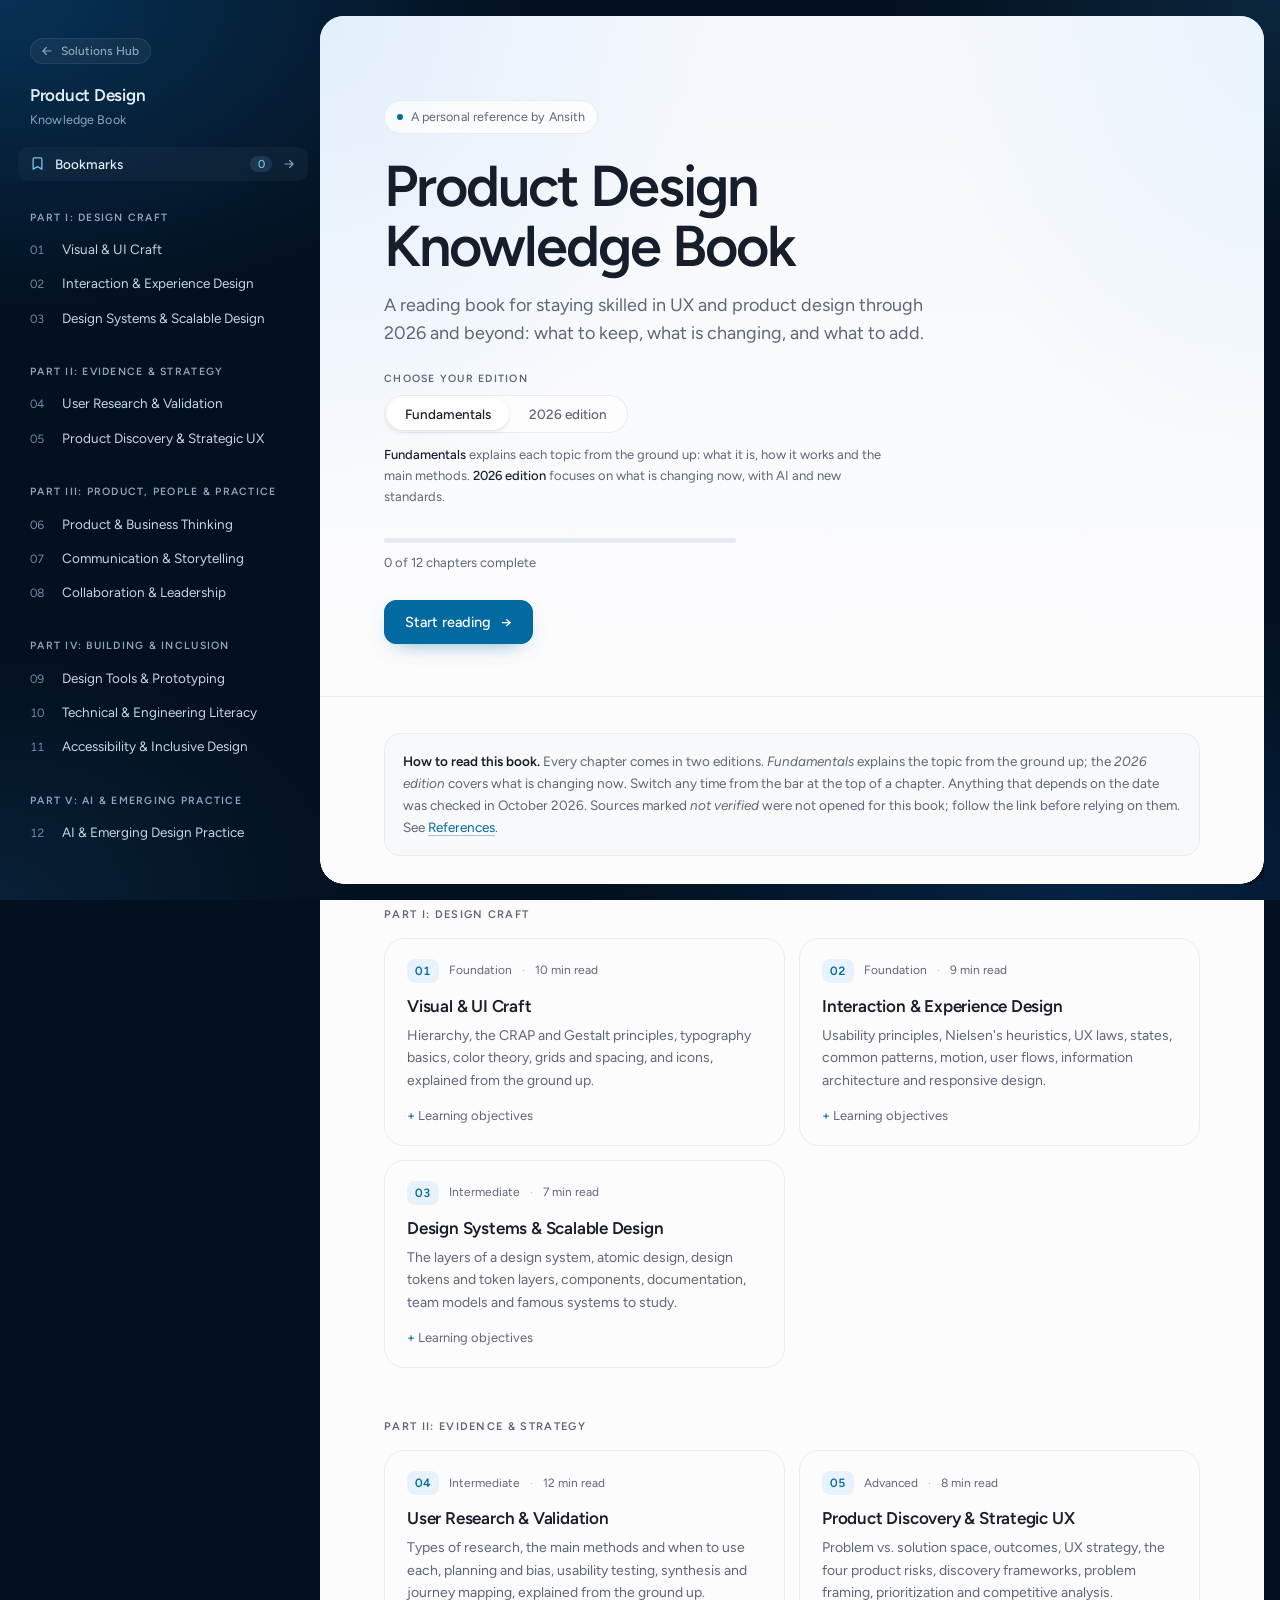
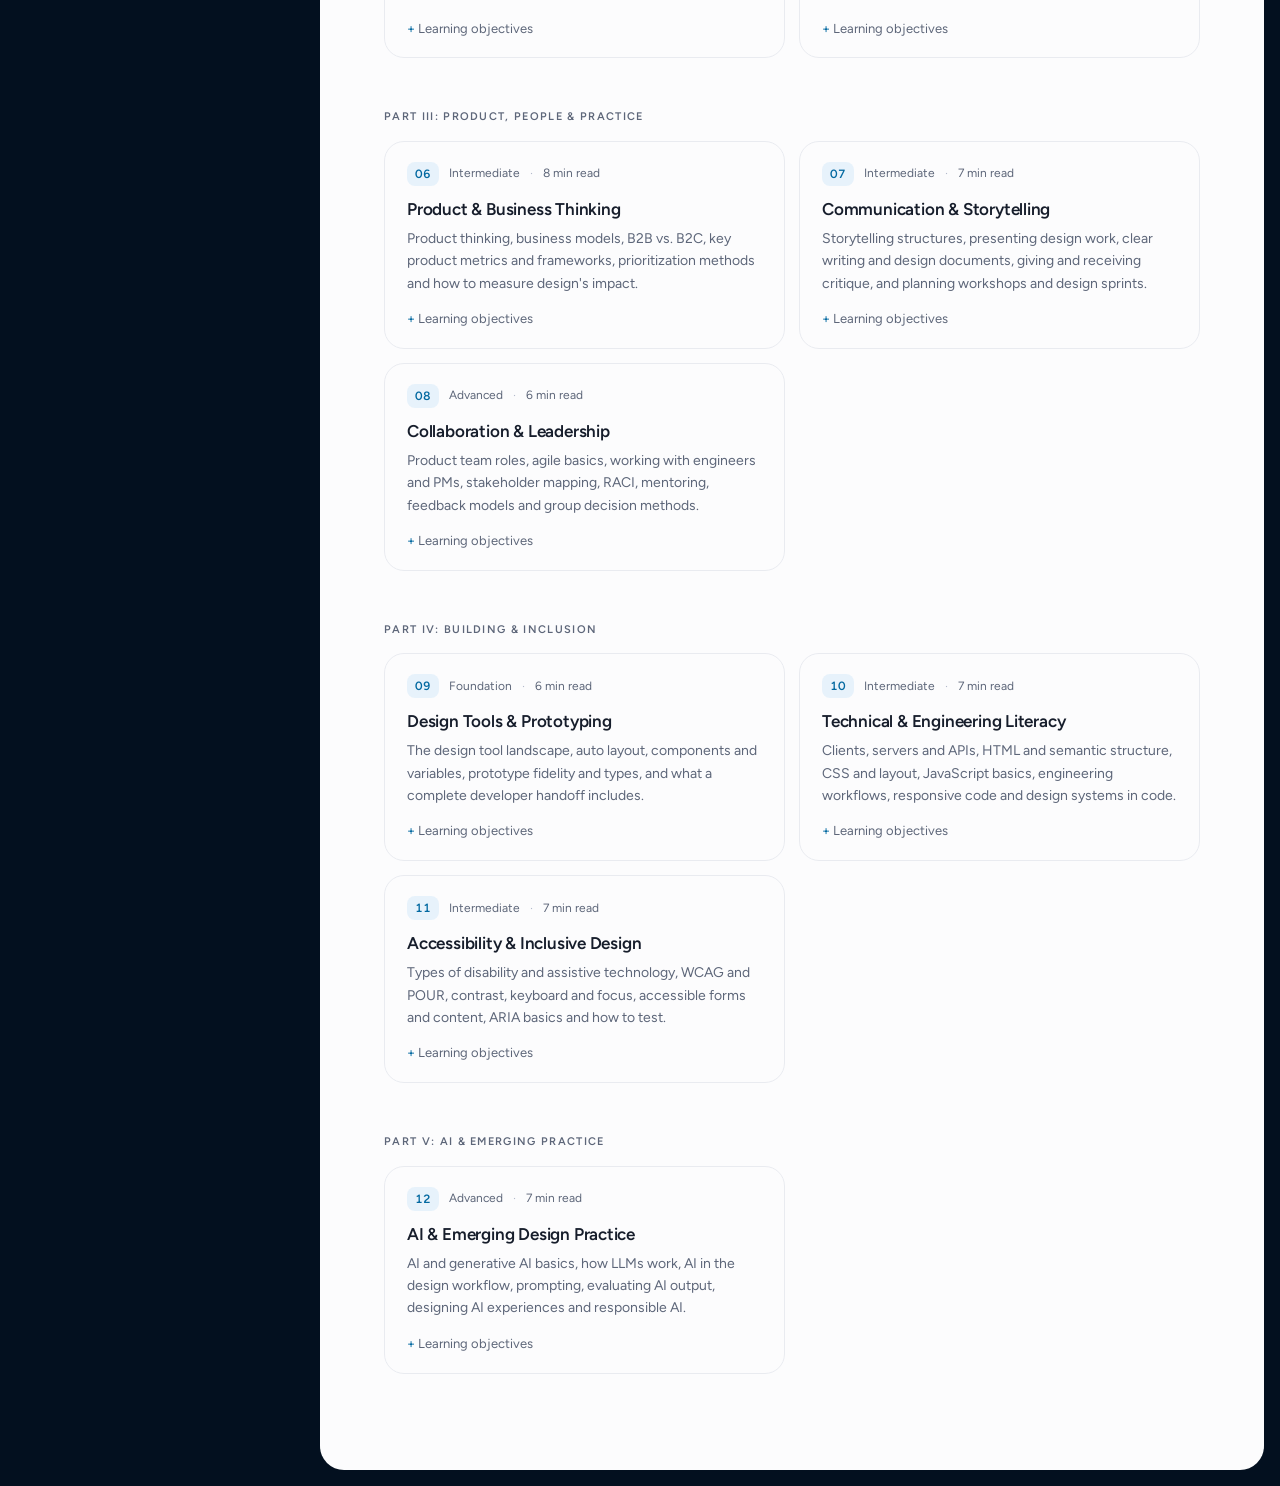
==== Product Design Workbook/product-design.html @ cf9ffddc "Add files via upload" ====
<!doctype html>
<html lang="en">
<head>
<meta charset="utf-8">
<meta name="viewport" content="width=device-width, initial-scale=1">
<title>Product Design Knowledge Book</title>
<meta name="description" content="A personal, research-backed reference for growing from strong execution to senior product design judgment.">
<link rel="preconnect" href="https://fonts.googleapis.com">
<link rel="preconnect" href="https://fonts.gstatic.com" crossorigin>
<link href="https://fonts.googleapis.com/css2?family=Figtree:ital,wght@0,300..800;1,300..800&display=swap" rel="stylesheet">
  <script type="module">(function(){const e=document.createElement("link").relList;if(e&&e.supports&&e.supports("modulepreload"))return;for(const i of document.querySelectorAll('link[rel="modulepreload"]'))s(i);new MutationObserver(i=>{for(const o of i)if(o.type==="childList")for(const r of o.addedNodes)r.tagName==="LINK"&&r.rel==="modulepreload"&&s(r)}).observe(document,{childList:!0,subtree:!0});function t(i){const o={};return i.integrity&&(o.integrity=i.integrity),i.referrerPolicy&&(o.referrerPolicy=i.referrerPolicy),i.crossOrigin==="use-credentials"?o.credentials="include":i.crossOrigin==="anonymous"?o.credentials="omit":o.credentials="same-origin",o}function s(i){if(i.ep)return;i.ep=!0;const o=t(i);fetch(i.href,o)}})();/*CH_START*/const CH_MD={"./content/modules/01-visual-ui-craft.md":`Here's a test. Open the last screen you designed and ask yourself: *could someone generate this in thirty seconds?*

In 2026 the honest answer is often yes. Anyone with an AI tool can now produce a clean, tidy, perfectly aligned interface. NN/g's 2026 outlook puts it bluntly: decent-looking UI is getting cheap, so surface polish is easy to replace, and what's harder to automate is taste, context, critical thinking and judgment.[[ref:nng-state-ux-2026]]

That doesn't make visual design less important. It changes what you're being paid for. Nobody needs you to nudge pixels. They need you to look at five good-looking options and know *which one is right for this product and why*, then direct the work until it is.

So this chapter isn't a tour of visual design basics (you know those). It's about turning what you already do by feel into something you can explain, repeat and teach. We'll go through the five skills in your list: composition, typography, color, layout and icons. For each: how the pros think, what's shifting in 2026, and one thing to try.

:::pull
Production is getting cheap. Judgment is not. Learn the craft well enough to direct it, critique it and defend it.
:::

:::definition Craft vs. taste
**Craft** is executing: aligning, spacing, building a palette that holds up. **Taste** is judging: knowing which of five acceptable options is right here, and being able to say why. AI is catching up on craft fast. Taste is the part you train on purpose.
:::

## 1. Composition: hierarchy

Most "this looks off" feedback is really "I don't know where to look." Fixing that isn't about styling. It's about deciding what matters most, then making the screen agree with you.

### The five-pass method

Try this on any screen, yours or inherited.

1. **Write the job.** One sentence: what is the person here to do? For a billing page: *"See what I owe and pay it."* If you can't write it, the problem isn't visual yet.
2. **Rank everything.** Sort every element into three tiers. Tier 1 is what they came for (one or two things, max). Tier 2 supports the decision. Tier 3 is everything else: metadata, help, rarely used controls.
3. **Give weight to match the rank.** Use the levers in order of strength: size and position, then weight and contrast, then space, then color, then containers. Color comes late because it works best when everything else is quiet.
4. **Squint and subtract.** Blur the screen. What stands out? Now remove one thing (a border, a divider, a shadow) and look again. Keep going until it gets worse, then put the last thing back.
5. **Stress it.** Long names, empty values, errors, another language. A hierarchy that only survives perfect sample data isn't one.

:::example Before and after: an invoices table (hypothetical)
**Before.** A 14px title. Six equally loud filter dropdowns. Two filled buttons ("Export" and "New invoice") fighting each other. Bold column headers, borders on every row, and five saturated status colors. Everything is Tier 1, so nothing is.

**After, in order.** (1) Title up to 28px. (2) One filled button, "New invoice"; "Export" becomes a text button. (3) Six dropdowns collapse into search plus one "Filters" control. (4) Row borders go; 12px of padding and one hairline under the header do the work. (5) Headers become small, regular and muted. (6) Status becomes a dot plus a label, with color only for *overdue*. (7) Amounts right-aligned with tabular numerals.

Nothing was added. About twenty lines of decoration were removed, and the overdue rows now pop because they're the only colored thing on the page.
:::

### Grouping rules to work by

- **2:1 spacing.** Space *between* groups should be roughly double the space *inside* a group. A label 4px above its input means the gap between fields should be 16 to 24px. This one rule fixes a huge share of "messy" forms.
- **Labels belong to the nearest control.** A label equidistant from two fields is ambiguous.
- **Look-alikes promise the same behavior.** If two items look identical and one navigates while the other opens a menu, you've made a false promise.
- **Containers are noise.** Every card or border is something the eye has to process. Add one only when spacing and alignment can't do the job.

:::warning Common trap: more emphasis, not less
When something feels unclear, the instinct is to make it bolder, bigger or more colorful. Nine times out of ten the fix is to *demote everything else*. If you want one thing to stand out, make the others quieter.
:::

### Density is a decision

| Context | What people need | So you design for |
| --- | --- | --- |
| Checkout, onboarding | Confidence, few mistakes | Low density, one decision per view, big targets |
| Daily pro tools (inbox, console) | Speed, scanning | Compact rows, keyboard shortcuts, persistent context |
| Data analysis | Comparing many values | Dense tables, aligned numbers, minimal decoration |
| Reading | Comprehension | Narrow column, generous line height |

If your users vary a lot, offer a density setting and define it in tokens (say 40px rows vs 32px) so the whole system shifts together.

### 2026 shift: sameness

Shared component libraries and generative tools pull everyone toward the same safe look. NN/g notes UI is getting cheaper to produce partly *because* of design systems and standard components, so differentiation moves elsewhere.[[ref:nng-state-ux-2026]] Your edge is specificity: a point of view about density, tone and behavior that fits one product.

Meanwhile, platform styles are moving. Apple introduced Liquid Glass in 2025 (a translucent material across iOS 26 and sibling platforms) and Google introduced Material 3 Expressive.[[ref:apple-hig-materials]][[ref:material3]] Early reaction to Liquid Glass focused on legibility over busy backgrounds. As I understand Apple's guidance (confirm it in the HIG), glass belongs to the floating control layer, not to content, and you should test legibility over real backgrounds in light and dark.

:::exercise Try it: rebuild five, critique five (a weekend)
Pick five interfaces you admire. Recreate each from scratch, measuring spacing and type as you go. Then write three sentences per screen: the first, second and third read; one decision you wouldn't have made; one you'd steal. Recreating forces you to see decisions you'd otherwise skim past.
:::

## 2. Typography: a system

Type is most of your interface, so a small typographic system does more than any amount of tweaking.

### Build the scale first

Choose a handful of sizes related by a ratio (1.2 or 1.25 are friendly) and name them by role, not by pixel.

| Step | Ratio 1.2 | Ratio 1.25 | Typical role |
| --- | --- | --- | --- |
| -1 | 13.3px | 12.8px | Caption, helper text |
| 0 | 16px | 16px | Body |
| 1 | 19.2px | 20px | Lead, small heading |
| 2 | 23px | 25px | Section heading |
| 3 | 27.6px | 31.3px | Page heading |
| 4 | 33.2px | 39.1px | Display |

Dense tools usually compress this (12, 13, 14, 16, 20, 24, 32). The right scale is the smallest one that gives you the roles you need. Ship it as tokens so nobody types a raw size.

\`\`\`css
:root {
  --text-caption: 0.8125rem;  /* 13px */
  --text-body:    1rem;       /* 16px */
  --text-h3:      1.5rem;     /* 24px */
  --text-h1:      2.5rem;     /* 40px */
  --leading-tight: 1.15;
  --leading-body:  1.6;
}
\`\`\`

### The numbers worth memorizing

- **Line length:** about 45 to 75 characters for reading. Longer and the eye gets lost on the return.
- **Line height:** around 1.5 to 1.7 for body, 1.1 to 1.3 for headings. Big text needs tighter leading because the gaps look bigger.
- **Heading spacing:** roughly twice as much space above a heading as below, so it clearly belongs to what follows.
- **Weights:** separate levels with weight (regular, medium, semibold) before adding more sizes. Avoid thin weights for small text.
- **Numbers in data:** use tabular figures (\`font-variant-numeric: tabular-nums\`) and right-align numeric columns, or comparisons turn into guesswork.

### Fluid type, with the math

Fluid type scales smoothly between a minimum and maximum. To go from 16px at a 320px viewport to 18px at 1,280px:

- Slope = (18 − 16) ÷ (1280 − 320) = 0.2083vw
- Intercept = 16 − (0.002083 × 320) = 15.333px ≈ 0.958rem
- Result: \`font-size: clamp(1rem, 0.958rem + 0.208vw, 1.125rem);\`

Quick check: at 320px you get 15.333 + 0.667 = 16px; at 1,280px, 15.333 + 2.667 = 18px. Keep the bounds and intercept in \`rem\` so users' text-size settings still work, which WCAG expects (text resizable to 200 percent, SC 1.4.4).[[ref:wcag22]]

:::warning Common trap: fixed-height text boxes
WCAG 2.2 also needs content to reflow at 320 CSS px (SC 1.4.10) and survive user text-spacing overrides (SC 1.4.12: line height 1.5, paragraph spacing 2×, letter spacing 0.12em, word spacing 0.16em).[[ref:wcag22]] Fixed heights on text containers are what break first. Let things grow, and test at 200% zoom.
:::

### Choosing a typeface

Skip "I like it." Score candidates on: legibility at 12 to 14px (can you tell I, l and 1 apart?), weights available, tabular figures, language coverage, personality, file size, and licensing. For product UI a single neutral sans with a good range is usually enough. If you're unsure, use the system font and put brand expression into color, spacing and voice. Custom fonts also cost bytes and layout shift: load only what you use, prefer a variable font, use \`font-display: swap\`, and pick a fallback with similar metrics.

### 2026 shift: type tech

- One **variable font** file gives you many weights and widths, which fits fluid type neatly.
- CSS keeps getting better at wrapping (\`text-wrap: balance\` for headings, \`text-wrap: pretty\` for paragraphs). Support moves quickly, so check Baseline before relying on anything.[[ref:webdev-baseline]]
- **Localization is typography.** Translations often run 20 to 40 percent longer; CJK scripts need more line height; Arabic and Hebrew mirror the layout. Use logical properties (start/end, not left/right) and test with pseudo-localized strings.

:::exercise Try it: stress-test your type (half a day)
Write your type tokens, then break them four ways: 200% zoom, WCAG text-spacing overrides, strings 40% longer, and a right-to-left layout. Fix the rule behind each failure, not just the screen.
:::

## 3. Color: roles and contrast

If you pick colors as swatches, you'll fight them forever. Pick them as **roles** and the rest gets easier.

### Think in roles

Name colors by what they do (\`text-muted\`, \`surface-raised\`, \`accent\`, \`danger\`), not what they look like (\`gray-200\`, \`blue-600\`). Roles let you theme, add dark mode and rebrand without redesigning every screen. A solid product palette is mostly neutrals, one accent for actions and location, and status colors that are always paired with an icon or label. In the Design Tokens format a role looks like this (shape only; tools vary):[[ref:dtcg-2025]]

\`\`\`json
{ "color": { "text": {
    "primary": { "$type": "color", "$value": "{color.neutral.900}" },
    "muted":   { "$type": "color", "$value": "{color.neutral.600}" } } } }
\`\`\`

### Contrast with real numbers

WCAG 2 wants 4.5:1 for normal text, 3:1 for large text and for UI components (SC 1.4.3 and 1.4.11), and never color alone to carry meaning (SC 1.4.1).[[ref:wcag22]] Intuition fails here, so check. I computed these against white:

| Color | Ratio | Text (4.5:1)? | UI or large (3:1)? |
| --- | --- | --- | --- |
| #1e2533 (near-black) | 15.3:1 | Yes | Yes |
| #5b6478 (muted gray) | 5.9:1 | Yes | Yes |
| #767676 (lightest neutral gray that passes) | 4.5:1 | Barely | Yes |
| #9ca3af | 2.5:1 | **No** | **No** |
| #e4e4e7 (common divider) | 1.3:1 | No | No |
| #16a34a (typical "success" green) | 3.3:1 | **No** | Yes |
| #15803d (darker green) | 5.0:1 | Yes | Yes |
| #d97706 (amber) | 3.2:1 | **No** | Yes |
| #b45309 (darker amber) | 5.0:1 | Yes | Yes |

Three takeaways. Popular mid-tones (bright green, amber) often fail as text on white, so you need darker variants for text. A decorative divider can sit below 3:1, but a border that *defines* an input is a component and needs 3:1. And ratios depend on the pair: a color that passes on white can fail on a tinted surface, so always check the real background.

:::warning Common trap: "APCA is replacing WCAG 2 contrast"
It isn't, as of this writing. The W3C's WCAG 3.0 draft (dated 10 September 2026) says WCAG 3 does not replace WCAG 2 and still marks the contrast method as to be determined.[[ref:wcag3-draft]] Adrian Roselli's April 2026 summary says APCA was removed from the July 2023 draft and nothing is decided; his advice is to keep meeting WCAG 2 and document any exception with legal advice.[[ref:roselli-wcag3]] Build to WCAG 2.2; treat APCA as an extra check.
:::

### Build scales in OKLCH

HSL lies about brightness: two colors with the same HSL lightness can look wildly different. **OKLCH** (lightness, chroma, hue) keeps lightness perceptually even, so step 600 of every hue has similar contrast. That makes systematic scales practical, and the Design Tokens spec supports OKLCH and Display P3 directly.[[ref:dtcg-2025]]

A workable recipe: pick a hue and chroma; set 10 lightness steps (say 97% down to 25%); reduce chroma at the extremes; check contrast against *your actual surfaces*; then map steps to roles.

\`\`\`css
:root {
  --accent-100: oklch(0.95 0.04 260);
  --accent-600: oklch(0.55 0.20 260);
  --accent-700: oklch(0.48 0.20 260);
  --color-accent-solid: var(--accent-600);
  --color-accent-text:  var(--accent-700);
  --color-accent-subtle: var(--accent-100);
}
\`\`\`

Those values show the structure; always verify real ratios with a checker.

### Dark mode, status, data

- **Dark mode is its own palette.** Use dark grays (not pure black), build elevation with *lighter* surfaces, reduce accent saturation a bit, and recheck contrast. Inverting a light palette looks bad.
- **Status colors** need an icon and label, and not too many of them. Keep the normal state neutral so exceptions stand out.
- **Color blindness:** roughly 8 percent of men of Northern European descent have some form, mostly red-green. Differences in *lightness* survive best. If the design still works in grayscale, it works for most people.
- **Text over images or glass** is the classic failure. Put text on a solid or scrimmed panel and test against the worst-case background.
- **Charts:** use 5 to 8 distinct categorical colors, a steady lightness ramp for sequential data, and gray out everything except what you want people to notice. Label directly when you can.

:::exercise Try it: audit a palette (1 to 2 hours)
List every text and component color in a product and every surface it sits on. Compute a ratio for each pair in a spreadsheet. Count failures by role. Fix the roles, not the screens, then re-run and compare.
:::

## 4. Layout and grids

### One spacing scale

Pick a base unit (4 or 8px) and allow only a few steps.

| Token | Value | Use |
| --- | --- | --- |
| space-1 | 4px | Icon to label |
| space-2 | 8px | Inside compact controls |
| space-3 | 12px | Control padding |
| space-4 | 16px | Default gap, card padding |
| space-5 | 24px | Between groups |
| space-6 | 32px | Between sections |
| space-7 | 48px | Page padding |

Two habits make it stick: use the same token for the same relationship every time, and separate *inset* (padding inside a container) from *stack* (gaps between siblings) in your naming. That stops the bug where changing one padding silently shifts a gap somewhere else.

### Grids, intrinsically

On a 1,200px area with a 12-column grid and 24px gutters, each column is (1200 − 11×24) ÷ 12 = 78px. Nine columns is 894px; three is 282px. You rarely compute this by hand since CSS Grid does it, but the numbers expose designs that only work at one width.

\`\`\`css
/* responsive cards, no breakpoints */
.cards { display: grid; gap: var(--space-4);
         grid-template-columns: repeat(auto-fill, minmax(18rem, 1fr)); }

/* app shell: nav | main | optional panel */
.shell { display: grid; min-height: 100vh;
         grid-template-columns: 17rem minmax(0, 1fr); }
.shell:has(.panel) { grid-template-columns: 17rem minmax(0, 1fr) 20rem; }
\`\`\`

\`minmax(0, 1fr)\` is the quiet hero: it stops wide content (a table, a long word) from blowing out the column.

### Container-aware components

Instead of asking "how wide is the screen?", ask "how much room does *this component* have?"

\`\`\`css
.card-wrap { container-type: inline-size; }
.card { display: grid; gap: var(--space-3); }
@container (min-width: 28rem) { .card { grid-template-columns: 8rem 1fr; } }
\`\`\`

The same card goes two-column in a wide area and stacks in a sidebar. When you spec a component now, list its *container* width ranges the way you used to list breakpoints. (Container style queries reached Baseline Newly available in May 2026 per web.dev's digest.[[ref:webdev-baseline]])

### Tables that work

- **Align** text left, numbers right, and only fixed-width things (checkboxes, icons) centered.
- **Row height:** about 32px compact, 40 default, 48 to 56 comfortable; offer a density toggle for heavy users.
- **Separate** with whitespace and a single hairline under the header before you reach for a full grid of borders.
- **Sticky header and first column** for large data.
- **Never** hide the only way to do something behind hover; it fails on touch and keyboard.
- **States:** empty, loading (skeleton rows that match the layout), error, "no results" (offer to clear filters).
- **Small screens:** scroll horizontally with a sticky identifier column if people compare; use stacked cards if they look things up.

### Forms and small screens

One column beats two for almost every form. Labels go above fields, errors next to or under them (and linked in code). On phones, remember thumb reach (primary actions low), keyboards that cover half the screen, safe-area insets, and WCAG 2.2's 24 by 24 CSS px minimum target (platform guidance for touch is bigger, often 44 to 48).[[ref:wcag22]]

:::exercise Try it: spec a layout in words and code (2 hours)
Take a dense screen. Write its grid, spacing tokens, container width ranges and what changes at each. Build it with Grid and one container query. Test at 320, 768, 1,280 and 1,920px, with longer text and at 200% zoom. Note what your spec missed.
:::

## 5. Icons and illustration

### Icons as a family

If you maintain a set, specify these so they behave like one:

| Property | Typical spec |
| --- | --- |
| Grid | 24px canvas, 2px safe margin |
| Stroke | One weight (1.5 or 2px), one cap and join style |
| Corners | One or two radii, used consistently |
| States | Outline by default, filled for active |
| Sizes | 16, 20, 24, 32; redraw detail rather than scaling |

Prefer familiar metaphors (magnifier, house, gear), test unfamiliar ones with five people ("what does this mean?"), and add a label when they fail. Icon-only buttons need an accessible name, and a visible tooltip on hover *and* keyboard focus. Even a 20px icon should have a target of at least 24 by 24 CSS px.

\`\`\`html
<button type="button" aria-label="Delete invoice 1042">
  <svg aria-hidden="true" focusable="false" width="20" height="20">…</svg>
</button>
\`\`\`

**Icon, label or both?** Universal actions (close, search) can be icon-only. Most other actions want both. Navigation wants labels first. Status always wants icon plus text.

### Art direction

For product work, spot illustrations (empty states, onboarding, confirmations) earn their keep. A one-page art direction brief should answer: what job the image does, exact palette, line weight and shape language, perspective, how people are depicted, tone (three words and three anti-words), and five dos and don'ts. For empty states let the drawing clarify, but put the value in the words: what will appear here, why it matters, what to do first.

### 2026 shift: generated art

Generating one image is trivial; generating a hundred that feel like one brand is hard. The skill becomes **art direction**: define the style tightly, then reject what drifts. Set rules early: where generated assets are allowed, log the tool, prompt, date and license for each, decide when you disclose, review for stereotypes, and always write alt text that conveys function. Also avoid defaulting to sparkles for anything AI; NN/g notes users are tired of low-value AI features, and generic AI iconography signals exactly that.[[ref:nng-state-ux-2026]]

:::exercise Try it: write a style guide a model could follow (2 hours)
Write a one-page art direction guide, use it to generate ten images, and count how many you'd ship. Revise the guide until at least seven of ten work. The guide is the deliverable.
:::

## Putting it together

Here's how the five skills combine on a B2B "Access and permissions" page. It starts with an 18px title, bordered cells, six role badges in six colors, two filled buttons, light-gray icon-only row actions (#9ca3af, 2.5:1) and 56px rows showing 9 users.

1. **Composition.** Job: find a person and change their access. One filled button ("Invite"); export goes in a menu; add search.
2. **Type.** Title to 28px; table text 14px at 1.4; headers 13px, muted; numbers right-aligned and tabular.
3. **Color.** Six badge colors become one neutral style, with a tint for "Admin" only (the risky role). Row icons move from 2.5:1 to a muted text color at 5.9:1, with visible focus.
4. **Layout.** 44px rows (32px compact option), no cell borders, sticky header; now 13 rows fit instead of 9.
5. **Icons.** "Edit" and "Remove" get labels; the rest hide in a menu, with names like "Remove Dana Whitfield".
6. **States.** Empty, loading, no results, error, each designed.
7. **Check.** Contrast audit, keyboard-only pass, 200% zoom, 320px width (cards below 640px).

No new library, no new style. The gains came from hierarchy, density and contrast. That's the pattern you'll see in most good redesigns.

## Where to go deeper

- **Accessibility as craft.** Contrast, target size, focus visibility, reflow and motion are visual decisions. WCAG 2.2 added minimum target size (SC 2.5.8) and focus-not-obscured (SC 2.4.11). Chapter [[ch:11]] goes deep.
- **Front-end literacy.** If you can write \`clamp()\` and a grid template, you can spec precisely. Figma's State of the Designer 2026 reports designers' participation in development rising, though I only saw that through secondary coverage of a gated report.[[ref:figma-sotd-2026]] See [[ch:10]].
- **A weekly critique habit.** Write one short critique a week. It's the fastest way to turn taste into something explainable.

## Your next four weeks

| Week | Focus | You'll have |
| --- | --- | --- |
| 1 | Rebuild five interfaces, critique them | Five short write-ups |
| 2 | Type scale and an OKLCH palette | Tokens in CSS, light and dark, with a contrast table |
| 3 | One dense table and one container-query component | A prototype tested at three widths |
| 4 | Redesign one real screen end to end | Before and after with a decision log |

## Quick check

:::check Knowledge check 1
A stakeholder wants a translucent glass panel behind body text because a competitor has one. What do you check first?
---
Legibility and contrast over the *range* of backgrounds that can appear behind the text, in light and dark, against WCAG ratios (4.5:1 for normal text), not just one screenshot. Also whether the content sits in the functional layer or the content layer (platform guidance, as I understand it, reserves glass for floating controls and navigation; confirm in the HIG). If it can't be reliably legible, propose a solid or lightly tinted surface and explain the cost.
:::

:::check Knowledge check 2
A teammate says "WCAG 3 uses APCA now, so we can drop 4.5:1." What's wrong?
---
As of the 10 September 2026 Working Draft, WCAG 3 does not replace WCAG 2 and its contrast method is still undecided; APCA was removed from the July 2023 draft. WCAG 2.2 is what you can be held to, so keep meeting it and treat APCA as an additional check, with documented decisions.
:::

## Further reading

:::reading Sources to open next
- NN/g, *State of UX 2026* for the taste-and-judgment argument.[[ref:nng-state-ux-2026]]
- W3C, *WCAG 2.2* for the normative contrast, target-size, reflow and text-spacing criteria.[[ref:wcag22]]
- W3C *WCAG 3.0 draft* and Adrian Roselli's April 2026 summary for the contrast status.[[ref:wcag3-draft]][[ref:roselli-wcag3]]
- Apple HIG (materials), Material 3 and web.dev Baseline for platform guidance.[[ref:apple-hig-materials]][[ref:material3]][[ref:webdev-baseline]]
:::
`,"./content/fundamentals/01-visual-ui-craft.md":`Some screens feel calm and obvious. Others feel cluttered even when you can't say why. The difference is rarely talent or taste. It's a small set of principles that good visual designers apply, often without thinking.

This edition explains those principles from the ground up: composition and hierarchy, typography, color, layout and grids, and icons and illustration. You've used most of these for years; the goal here is to give you the *vocabulary and reasons* behind them, so you can apply them on purpose and explain them to others.

:::pull
Visual design isn't decoration. It's how a screen tells people what matters, what belongs together and what to do next.
:::

## What visual design does

Visual design in a product has four jobs:

1. **Guide attention:** make the most important thing noticeable first.
2. **Show structure:** make it obvious which things belong together.
3. **Communicate meaning:** use color, shape and type consistently so they carry information (this is a button, that's an error).
4. **Set the tone:** calm or energetic, serious or playful, premium or friendly.

When a design "looks good" but people can't find what they need, it has done job 4 and failed jobs 1 to 3.

## Composition: the core principles

### Hierarchy

**Hierarchy** is the order in which people notice things. Every screen has one, whether you designed it or not. The tools for creating it:

| Lever | How it creates emphasis |
| --- | --- |
| Size | Bigger things are seen first |
| Weight | Bold text stands out from regular |
| Color and contrast | High-contrast or colorful elements pop against muted ones |
| Position | Top and left (in left-to-right languages) are seen early |
| Space | An element with lots of space around it draws the eye |
| Shape and style | A filled button stands out from outlined ones |

A useful exercise: for any screen, write down the **first, second and third read**. If you can't, or if five things compete for first place, the hierarchy needs work.

### Contrast

**Contrast** is difference. Differences in size, weight, color, shape or space are what make hierarchy visible. Without contrast, everything looks equally important, which means nothing is. The trick is to use *strong* contrast for the few things that matter and *little* contrast everywhere else.

### Alignment

**Alignment** means placing elements along shared edges or centers. Aligned elements feel organized and intentional; misaligned ones feel careless, even if people can't say why. Most interfaces use left alignment for text and controls, because it gives the eye a consistent starting point for each line.

### Proximity

**Proximity** means items placed close together look related. It's the cheapest way to group things: no boxes, no lines, just space. A rule of thumb: the space between groups should be clearly bigger than the space within a group.

### Repetition and consistency

**Repetition** means using the same styles for the same kinds of things. If every primary button looks the same, people learn the pattern once and recognize it everywhere. Inconsistency forces people to re-learn.

:::definition The CRAP principles
A popular memory aid from Robin Williams's *The Non-Designer's Design Book*: **C**ontrast, **R**epetition, **A**lignment, **P**roximity. Four principles that fix most layout problems.
:::

### Balance and whitespace

**Balance** is how visual weight is distributed. *Symmetrical* balance (mirrored) feels formal and stable; *asymmetrical* balance (different elements with equal visual weight) feels more dynamic and is common in interfaces.

**Whitespace** (or negative space) is the empty space between and around elements. It's not wasted space. It improves readability, creates grouping and makes important things stand out. *Micro* whitespace is between lines and letters; *macro* whitespace is between sections.

### Gestalt principles

Gestalt psychology describes how people perceive groups and patterns. The most useful in UI:

| Principle | What it means | UI example |
| --- | --- | --- |
| Proximity | Close items look related | A label right above its input |
| Similarity | Similar-looking items look related | All links share one color |
| Common region | Items in a shared container look related | A card groups its content |
| Continuity | The eye follows lines and curves | A row of aligned icons reads as a set |
| Closure | We complete incomplete shapes | Icons that suggest a shape with few lines |
| Figure–ground | We separate objects from background | A modal over a dimmed page |
| Common fate | Things moving together look related | Items that animate together |

:::exercise Try it: name the reads (15 minutes)
Pick three apps you use daily. For one screen in each, write the first, second and third thing your eye lands on, and which lever (size, weight, color, position, space) causes each. You'll start seeing hierarchy everywhere.
:::

## Typography

Most interfaces are mostly text, so typography is a big part of visual design.

### Anatomy and vocabulary

- **Typeface vs. font:** a typeface is the design (for example Helvetica); a font is a specific style and weight of it (Helvetica Bold 16).
- **Baseline:** the invisible line letters sit on.
- **x-height:** the height of lowercase letters like "x." A taller x-height makes text look bigger and read better at small sizes.
- **Ascenders and descenders:** the parts that rise above (b, d, h) or drop below (g, p, y).
- **Leading (line height):** the vertical space between lines.
- **Tracking:** uniform spacing between all letters; **kerning:** spacing between specific pairs.
- **Measure:** line length.

### Kinds of typefaces

| Classification | Features | Typical use |
| --- | --- | --- |
| Serif | Small strokes at the ends of letters | Editorial, long reading, traditional brands |
| Sans-serif | No serifs, cleaner forms | Interfaces, modern brands |
| Monospace | Every character the same width | Code, data |
| Display | Decorative, expressive | Headlines, branding only |

Most product interfaces use a sans-serif for clarity at small sizes on screens.

### Legibility vs. readability

- **Legibility** is how easily individual letters can be told apart (is that an "l" or an "I"?).
- **Readability** is how easily blocks of text can be read, which depends on size, line length, line height, contrast and layout.

You can have a legible typeface set in an unreadable way: tiny, light gray, with lines 150 characters long.

### The settings that matter

- **Size:** body text on screens is commonly around 16px; smaller for captions, larger for headings.
- **Line height:** about 1.4 to 1.7 times the font size for body text; tighter for headings.
- **Line length:** roughly 45 to 75 characters per line for comfortable reading.
- **Weight:** use a few weights (regular, medium, bold) to create levels. Very thin weights are hard to read at small sizes.
- **Alignment:** left-aligned text is easiest to read in most languages. Centered text works for short headlines, not paragraphs. Justified text can create uneven gaps on screens.

### Type scales

A **type scale** is a set of predefined sizes, often based on a ratio (each step is, for example, 1.25 times the previous). It keeps sizes consistent and creates clear levels:

| Role | Example size |
| --- | --- |
| Caption | 13px |
| Body | 16px |
| Subheading | 20px |
| Heading | 25px |
| Page title | 31px |
| Display | 39px |

### Pairing typefaces

If you use two typefaces, they should be clearly different (for example a serif heading with a sans-serif body) but share some quality (similar proportions or mood). Most products are best with one family in a few weights. More than two families usually looks messy.

## Color

### The basics of color

Every color can be described by three properties:

- **Hue:** the color itself (red, blue, green).
- **Saturation (chroma):** how intense or muted it is.
- **Value (lightness):** how light or dark it is.

Lightness differences matter most for readability and hierarchy. Two colors with different hues but similar lightness can be hard to tell apart, especially for people with color vision deficiencies.

### Color models you'll meet

| Model | What it is | Where you see it |
| --- | --- | --- |
| RGB / HEX | Mixes red, green and blue light | Screens, CSS (\`#3451d1\`) |
| HSL | Hue, saturation, lightness | Easier to reason about in CSS |
| OKLCH | Perceptual lightness, chroma, hue | Modern CSS; lightness steps look even |
| CMYK | Cyan, magenta, yellow, black ink | Print |

### Color harmonies

The **color wheel** arranges hues in a circle. Harmonies are combinations that tend to look pleasing:

- **Monochromatic:** shades of one hue. Calm and cohesive.
- **Analogous:** neighbors on the wheel (blue, blue-green, green). Harmonious, low contrast.
- **Complementary:** opposites (blue and orange). High contrast, energetic; use one as the accent.
- **Split-complementary:** one hue plus the two neighbors of its complement. Contrast with less tension.
- **Triadic:** three evenly spaced hues. Vibrant; hard to balance in UI.

In product design you usually build from **neutrals** (grays) plus **one primary/accent color**, plus **status colors** for success, warning, error and info.

### The 60-30-10 rule

A classic guideline from interior design: about 60 percent dominant color (often a neutral background), 30 percent secondary (surfaces, text), 10 percent accent (buttons, highlights). It's a rule of thumb, not a law, but it stops interfaces from becoming rainbows.

### Meaning and culture

Colors carry associations (red for danger or error, green for success), but meanings vary by culture and context. Never rely on color alone to communicate something: pair it with text, an icon or a pattern.

### Contrast and accessibility

Text needs enough contrast against its background. The Web Content Accessibility Guidelines (WCAG) require a contrast ratio of at least **4.5:1** for normal text and **3:1** for large text and for important interface elements like input borders and icons.[[ref:wcag22]] Black on white is 21:1; a light gray like #9ca3af on white is only about 2.5:1, which fails.

:::warning Common trap: light gray text
Light gray text looks elegant in a mockup and becomes unreadable on a real screen in sunlight. Keep body text dark and secondary text at least 4.5:1.
:::

### Building a UI palette

1. Start with a **neutral scale** (8 to 10 grays from near-white to near-black).
2. Choose a **primary color** for actions and the current location.
3. Add **status colors**: success, warning, error, info, each with a strong and a subtle version.
4. Define colors by **role** (background, surface, text, muted text, border, primary, danger) rather than by appearance, so you can change a theme later.
5. **Test contrast** for every text–background pair.

## Layout and grids

### What a grid is

A **grid** is an invisible structure of columns and spaces that helps you align elements consistently. Its parts:

- **Columns:** vertical sections where content sits.
- **Gutters:** the spaces between columns.
- **Margins:** the space between the outer columns and the edge of the screen.
- **Rows and modules:** horizontal divisions and the cells they create (in modular grids).

### Types of grids

| Grid | Description | Good for |
| --- | --- | --- |
| Manuscript | One large column | Articles, long reading |
| Column | Several equal columns (12 is common because it divides into 2, 3, 4 and 6) | Most websites and apps |
| Modular | Columns plus rows, creating cells | Galleries, dashboards, card layouts |
| Hierarchical | Irregular, based on content importance | Editorial and marketing pages |
| Baseline | Horizontal lines that text sits on | Consistent vertical rhythm |

### Spacing systems

Most design systems use a **base unit**, commonly 4 or 8 pixels, and only use multiples of it (4, 8, 12, 16, 24, 32...). This "8-point grid" makes spacing consistent and easy to hand off. Instead of debating whether something should be 13 or 15 pixels apart, you choose between 12 and 16.

### Responsive layout

Screens vary from narrow phones to wide monitors. **Responsive design** adapts the layout to the available space:

- **Breakpoints:** widths at which the layout changes (for example from one column to two).
- **Fluid layouts:** elements stretch and shrink between breakpoints.
- **Mobile-first:** design the smallest screen first, then add complexity for larger ones. It forces you to prioritize.

### Reading patterns

Eye-tracking research has described common scanning patterns, such as the **F-pattern** (people scan the top and left of text-heavy pages) and the **Z-pattern** (on sparse pages, the eye zigzags from top left to bottom right). Treat these as tendencies, not rules: good hierarchy shapes how people scan.

## Icons and illustration

### Kinds of icons

- **Outlined (line) icons:** light, modern; common in interfaces.
- **Filled (solid) icons:** heavier, easier to see small; often used for the "selected" state.
- **Two-tone and duotone:** two colors or shades for depth.
- **Glyphs:** simple symbols, often in a font or system set.

### Principles for good icons

1. **Recognizable:** use familiar metaphors (magnifier for search, trash can for delete).
2. **Consistent:** same size, stroke width, corner style and level of detail across the set.
3. **Simple:** remove details that disappear at small sizes.
4. **Labeled when unclear:** many icons are ambiguous. Pair them with text unless the meaning is universal.
5. **Accessible:** icon-only buttons need a text label for screen readers.

Icons usually sit on a pixel grid (24 by 24 is common) with "keylines" (guide shapes) so circles, squares and rectangles look equally heavy.

### Illustration

Illustration in products is used for **empty states** (nothing here yet), **onboarding**, **errors** and **marketing**. Good illustration clarifies or sets tone; it doesn't just fill space. Common styles include flat, line, isometric (3D-looking on a diagonal grid), hand-drawn and abstract. Whatever the style, consistency matters more than which style you pick.

## A quick visual critique

When reviewing a screen, walk through:

1. **Hierarchy:** is the most important thing seen first?
2. **Grouping:** do related things sit together, separated from unrelated things?
3. **Alignment:** are edges lined up?
4. **Consistency:** do similar things look the same?
5. **Contrast:** is text readable, and do important actions stand out?
6. **Color:** is color used with purpose, and never as the only signal?
7. **Typography:** sensible sizes, line lengths and line heights?
8. **Whitespace:** is there room to breathe?

## Key terms

| Term | Plain meaning |
| --- | --- |
| Hierarchy | The order in which things are noticed |
| Whitespace | Empty space that separates and emphasizes |
| Gestalt | How people perceive groups and patterns |
| x-height | Height of lowercase letters; affects apparent size |
| Leading | Line height |
| Measure | Line length |
| Type scale | A set of consistent font sizes |
| Hue, saturation, value | The three properties of a color |
| Contrast ratio | A measure of text readability against its background |
| Gutter | Space between grid columns |
| 8-point grid | Spacing in multiples of 8 (or 4) |

## Quick check

:::check Knowledge check 1
A form looks messy, but nothing is misaligned. What's the most likely culprit?
---
Proximity. If labels sit the same distance from the field above as from their own field, and gaps between fields equal gaps within a field, grouping is unclear. Make the space between groups clearly larger than within groups.
:::

:::check Knowledge check 2
Why is the 12-column grid so common?
---
Twelve divides evenly into 2, 3, 4 and 6, so you can create halves, thirds, quarters and sixths, which gives lots of layout flexibility.
:::

:::check Knowledge check 3
Your error messages use red text only. What's wrong?
---
Color alone carries the meaning, so people with color vision deficiencies (and anyone in poor lighting) may miss it. Add an icon and clear text, and check the red meets contrast requirements.
:::

## Further reading

:::reading Sources to open next
- W3C, *WCAG 2.2* for contrast and text requirements.[[ref:wcag22]]
- Material Design 3 for a complete example of a type, color and layout system.[[ref:material3]]
- NN/g, *10 Usability Heuristics*, especially consistency and aesthetic design.[[ref:nng-heuristics]]
- Robin Williams, *The Non-Designer's Design Book*, and Ellen Lupton, *Thinking with Type* (books).
:::
`,"./content/modules/02-interaction-experience-design.md":`Think about the last feature you shipped. How many screens did you design? Now count the *states*: empty, loading, partial, error, offline, no permission, first use, returning use.

If you're like most of us, the screens are in the portfolio and the states are in the backlog as "edge cases." But real users meet your product in the edges far more often than in the happy path.

That's the secret of interaction design: **the quality of a product lives in the parts nobody screenshots.** And in 2026 there's a second reason this matters. More products now include AI that acts on someone's behalf, so the "interface" increasingly includes delegating, waiting, approving and undoing. NN/g's outlook says experience now spans content, system behavior and logic, not just the screen.[[ref:nng-state-ux-2026]]

This chapter covers patterns and states, motion, flows, information architecture and responsive design. Then it adds the skill that's missing from most skill lists: designing AI interactions.

:::pull
A screen is a snapshot. A product is everything that happens between snapshots.
:::

## 1. Patterns and states

### The ideas that never expire

A few concepts from decades of HCI research still explain most usability problems:

- **Mental models.** People guess how something works from how it looks and behaves. When the product's model and theirs differ, the "user error" is your design's fault.
- **Signifiers.** An affordance is what something *allows*; a signifier is the cue that says so. A flat, borderless element can be clickable, but is anything telling people? Most "unclear UI" is missing signifiers.
- **Feedback.** Every action needs a visible, timely response. No response means people repeat the action or assume it failed.
- **Recoverability.** Prefer undo to confirmation dialogs. A confirm dialog interrupts everyone to protect against rare mistakes; undo protects without costing the careful majority anything.

NN/g's ten heuristics are a handy checklist for all this, with their own caveat: rules of thumb from expert evaluation, not laws.[[ref:nng-heuristics]] The same goes for the "Laws of UX" collection. Fitts's law is a well-supported model of pointing time; Miller's "7 plus or minus 2" is routinely misused to justify menu sizes it was never about.[[ref:laws-of-ux]]

### The state checklist

Every component and screen has more states than the happy path. Keep this list near your canvas:

:::framework The state checklist
**Empty** (nothing yet) · **loading** (including slow and partial) · **populated** · **stale or partial** (some data failed) · **error** (with a way forward) · **success** (with a next step) · **disabled** (with a reason) · **no permission** · **offline** · **first use vs. returning use**. For forms add **pristine, focused, valid, invalid, submitting**.
:::

:::example A purchase-order table, six states
*Empty:* explains what an order is and offers "Create order." *Loading:* a skeleton shaped like the final rows. *Partial:* rows that loaded plus a banner for the part that didn't. *Error:* says what failed and offers retry. *No permission:* names the role that can see this and how to request access. *Offline:* cached rows with a "last updated" time. Six decisions, none of them in the typical mockup.
:::

### Choosing patterns well

Know the standard patterns well enough to **adopt** them (usually), **adapt** them (when context changes the trade-offs) and **reject** them (rarely, with evidence). Familiar patterns carry learning your users already paid for.

- **Navigation.** Side nav scales to many destinations; tabs suit a few peer views; a command palette serves expert keyboard users and complements (never replaces) visible navigation.
- **Forms.** Visible labels, validation *after* a field is finished, errors that say what to do, smart defaults. Fewer fields beat prettier fields.
- **Progressive disclosure.** Show what most people need first. Great when done well; terrible when it hides what people need.
- **Selection controls.** Radios for few exclusive options, checkboxes for independent ones, dropdowns for long lists, toggles for *immediate* effects only.
- **Feedback surfaces.** Inline for local issues, toasts for brief confirmation (with undo), banners for page-level states, modals only when you truly must block.

:::decision Adopt, adapt or reject?
Adopt the standard unless you can name the specific reason it fails here. Adapt when volume, expertise, device or regulation changes the trade-offs, and write down *which* trade-off changed. Reject only with evidence from your own users.
:::

:::warning Common trap: dark patterns
Defaults, wording and visual weight can steer people against their interests (forced continuity, hidden cancel buttons, confirmshaming). Beyond being unethical, it's increasingly regulated and it burns trust. A quick test: could you comfortably explain this choice to the person it affects?
:::

:::exercise Try it: complete the matrix (1 hour)
Take one feature you know. List every state from the checklist and describe what the person sees and can do. Circle the three that have no design at all, and design them.
:::

## 2. Motion

Motion earns its place by doing one of four jobs:

- **Orientation:** shows where something came from or went.
- **Feedback:** confirms an action registered.
- **Continuity:** keeps the mental model intact across a change (a card expanding into its detail view).
- **Attention:** points at an important change, sparingly.

Decoration is a fifth job, and the one to be suspicious of.

A micro-interaction has four parts: a trigger, a rule, feedback and a loop or end state (tap a heart; the count changes, the icon fills, you can undo). Useful starting points: most UI transitions feel right between roughly 100 and 300ms; ease-out for things entering, ease-in for things leaving; shorter for small elements, longer for big ones. Tune by eye on real devices, not by law.

### Motion and accessibility

Motion can genuinely harm. WCAG 2.2 says auto-moving content lasting over five seconds needs pause/stop/hide (SC 2.2.2), nothing should flash more than three times a second (SC 2.3.1), and at AAA, interaction-triggered motion should be disableable (SC 2.3.3).[[ref:wcag22]] In practice: respect the OS reduced-motion setting (swap big movement for a fade or nothing), and never use animation as the *only* way to convey something.

### 2026 shifts

- **The browser can do more natively.** Same-document view transitions, scroll-driven animations and richer CSS animation are shipping, with uneven support. web.dev's January 2026 digest notes \`:active-view-transition\` reaching Baseline Newly available.[[ref:webdev-baseline]] Page-to-page continuity is getting cheap, so the question becomes *should we*, not *can we*.
- **Waiting is a design problem.** Streaming text, long-running agent tasks and "thinking" states need honest feedback. Fake typing delays and spinning sparkles feel modern but hide whether the system is working. Show real progress and what the system is doing.

:::exercise Try it: motion with a reason (1 hour)
List five animations in a product you use. For each, name which of the four jobs it does and whether it still works with reduced motion. Cut any that do no job. Then spec one micro-interaction (trigger, rule, feedback, end state, duration, easing, reduced-motion version) in a sentence a developer can build from.
:::

## 3. User flows

A **task flow** is the steps to finish a task (system view). A **user flow** adds the person's decisions and entry points. A **wireflow** places screens along the path. A **service blueprint** adds everything behind the screen. Pick the lightest one that answers your question.

A flow is only useful if it goes beyond the happy path:

- **Entry points:** link, notification, search, empty state?
- **Decision points:** where do they choose, and what do they need to know?
- **Failure and recovery:** what if a step fails, times out or is declined?
- **Exits and re-entry:** can they leave and come back without losing work?
- **Roles:** does someone else have to act?

:::framework Flow review questions
Is there one clear goal? Is the shortest path the one most people take? What's the first thing that can go wrong, and then what? Where does the person need info they don't have yet? What happens to work in progress if they stop? What do they see when they return? Which step could disappear entirely?
:::

### 2026 shifts

- **Flows now contain AI steps,** which fail in new ways: confident wrong answers, refusals, timeouts, answers to the wrong question. Draw those branches and decide what people can do (edit, retry, escalate, ignore).
- **Flows are less linear.** People start in a chat or search box and land deep in the product, so key destinations need to work as entry points with enough context.
- **Handoffs between agent and person are the design:** what's pre-filled, what needs checking, what the person sees on arrival.

:::exercise Try it: the unhappy flow (1 hour)
Take a flow with an approval step. Draw the happy path in one color and every failure, rejection and timeout in another. Count them. Design the screen for the most likely failure and write the one sentence the person sees.
:::

## 4. Information architecture

IA is how things are organized, grouped and labeled so people can find and understand them. Four ingredients get confused constantly: **organization** (how things group), **labeling** (the words), **navigation** (how you move) and **search** (how you retrieve without browsing).

Start from people's mental models, not the org chart. Three methods cover most needs: **card sorting** (how do people group these?), **tree testing** (can they find things in this proposed structure with the visuals stripped away?) and **first-click testing**. Tree testing is the most direct way to check a structure before you build it. Most findability problems turn out to be labeling problems.

### 2026 shifts

- **Content is read by people *and* models.** Clear headings, consistent labels and structured content help both. IA blends into content strategy: what are the entities, and how do they relate?
- **Asking joins browsing.** A search or command box that understands intent doesn't remove the need for structure; it exposes structural problems faster, because people ask for the things your navigation hides.
- **Complex products need IA the most.** In enterprise software, deciding what the objects are, how they relate and what they're called shapes the entire product. Get the model wrong and no UI fixes it.

:::exercise Try it: test a structure (half a day)
Write 12 realistic tasks ("Where would you find last month's invoices?"). Run a tree test with at least 15 people. Record success, directness and where people went wrong. Fix the three worst labels and test again.
:::

## 5. Responsive design

Responsive makes one layout flex across sizes; adaptive changes the experience for the context (device, input, connection, preferences). The ideas that carry most of the weight:

- **Content-driven breakpoints** over device presets.
- **Input modes are not screen sizes.** Touch has no hover, pointer is precise, keyboard needs visible focus.
- **Target size.** WCAG 2.2 sets a 24 by 24 CSS px minimum (SC 2.5.8); touch guidance is larger, often 44 to 48px.[[ref:wcag22]]
- **Progressive enhancement:** the core works everywhere; extras layer on.

WCAG 2.2 also added requirements that touch interaction design directly: dragging needs a non-drag alternative (SC 2.5.7), focus must not be completely hidden by sticky content (SC 2.4.11), don't make people re-enter information (SC 3.3.7), and don't require a cognitive test to log in (SC 3.3.8).[[ref:wcag22]]

### 2026 shifts

- **Components adapt to their container.** Container queries let one component work in a sidebar, a modal and a full page, so design component behavior at several container widths, not only page widths.[[ref:webdev-baseline]]
- **Preferences are context.** Reduced motion, contrast, color scheme, text size and forced-colors modes are all signals to respect.
- **Adaptive can mean generated.** If parts of an interface get assembled on the fly, the components and rules underneath matter more than any single layout (see [[ch:03]]).

:::exercise Try it: three inputs (1 hour)
Take a screen with a hover interaction. Redesign it so it works for touch (no hover), keyboard (clear focus, logical order) and pointer. Document each in a small table, then test with keyboard only and with a phone.
:::

## 6. Designing AI interactions

If your skills list was written a few years ago, this is the missing row. NN/g calls 2026 a year of AI fatigue: users are tired of low-value AI features, companies using AI thoughtfully are expected to beat those adding it everywhere, and trust is named as a major design problem, built through transparency, user control, consistency and support when the system fails.[[ref:nng-state-ux-2026]] That reads like a brief.

| User's question | What they need | Design levers |
| --- | --- | --- |
| Is it right? | Calibrated trust | Citations, uncertainty cues, easy verification |
| What's it doing? | Visibility | Progress, plans shown before acting, activity logs |
| Can I stop or change it? | Control | Stop, pause, edit, undo, approval before risky actions |
| What if it fails? | Recovery | Clear errors, manual fallback, escalation to a person |
| Who's responsible? | Clarity | Show what was generated and what was changed |

### Patterns worth knowing

- **Suggest by default; act with permission,** and make the scope of any action obvious.
- **Approval checkpoints.** Practitioner writing frames agent work as a loop of delegate, monitor, approve, interrupt, refine, with approval at the *risky* moments (not every step) and a stop control always within reach.[[ref:agent-ux-practitioner]] Treat that as one useful framing, not a standard.
- **Show the plan, then the result,** with a way to roll back.
- **Citations and provenance** wherever answers come from sources.
- **Honest limits:** say what it can't do and offer the next best thing.

### Generative interfaces

Some products let an AI choose or assemble UI at runtime. One practitioner taxonomy sorts this into three degrees: picking from a pre-built component set (predictable, testable), emitting a declarative description the product renders (flexible but inspectable), and generating arbitrary UI code (powerful, needs sandboxing and a clear security model).[[ref:agent-ux-practitioner]] Protocols for connecting agents to tools and interfaces are young and vendor-driven, so learn the concepts and watch which ones settle. The design consequence is the same either way: a constrained, accessible component library is the guardrail.

### Evals: designing behavior

You can't judge an AI feature from a mockup. You judge it across many inputs. That's why "evals" (structured tests of output quality against a rubric) became part of product work. Product Talk frames AI evals as a new discovery habit, moving teams from vibe checks to systematic quality control.[[ref:product-talk]] You can contribute by writing the rubric: what does a good answer look like for this user and task, what failures are unacceptable, what tone fits. A rubric is a design artifact.

:::decision Should this feature use AI at all?
Can occasional errors be tolerated or recovered from? Is there enough variety that fixed rules would fail? Would a person actually choose this over a simple control? Can we show, check or undo the result? If most answers are no, a deterministic design is the better product.
:::

:::warning Common trap: bolt-on AI
A chat box added because competitors have one rarely solves a problem. Start from the user's task, find where it's slow, error-prone or tedious, and apply AI *there*, with the control and recovery patterns above.
:::

:::exercise Try it: design an agent approval flow (half a day)
A user says "clean up my overdue invoices." Design (1) the plan shown first, (2) which actions need explicit approval and why, (3) progress while it runs, (4) the summary afterward, (5) how they reverse a mistake. Then write a five-line rubric for judging the assistant's work.
:::

## Case: a delete action

Let's put the chapter together on one deceptively small feature. A SaaS app lets admins delete a project. The first design is a red button and a confirmation dialog that says "Are you sure?" Here's how a more careful pass goes.

**Step 1: What's actually at stake?** Deleting a project removes tasks, files and comments for 14 people. It's high-impact. But is it irreversible? That's a product decision, and it changes everything. If the team can keep deleted projects for 30 days, you can design for *recovery* instead of *fear*.

**Step 2: Choose the pattern.** With a 30-day recovery window you can drop the scary dialog entirely. Delete moves the project to a "Recently deleted" area and shows a toast: *"Project 'Q4 Launch' deleted. Undo."* The toast stays long enough to read and act (several seconds, and it's keyboard reachable). Fewer interruptions, same safety.

**Step 3: If it truly is irreversible**, the dialog earns its place, but make it informative: *"Delete 'Q4 Launch'? This permanently removes 312 tasks, 48 files and 14 members' access. This can't be undone."* The button says **Delete project**, not "Yes" or "OK". For very high stakes, ask the person to type the project name, which is friction on purpose, only here.

**Step 4: Draw the states.**

| State | What the person sees |
| --- | --- |
| Default | Delete in an overflow menu, not next to Save |
| No permission | Delete hidden or disabled with "Only owners can delete projects" |
| Loading | Button shows progress and is disabled so a double-click can't fire twice |
| Partial failure | "Deleted 310 of 312 tasks. 2 couldn't be removed. Retry?" |
| Error | Says what failed and what to do next |
| Offline | Delete is disabled with an explanation, or queued with a clear label |
| Success | Toast with Undo; focus moves somewhere sensible (not lost) |

**Step 5: Motion and keyboard.** The deleted row collapses over ~200ms (not instantly, so people see what changed), respecting reduced motion by fading instead. After deletion, keyboard focus lands on the next item in the list. If focus vanishes, a keyboard user has to start from the top of the page.

**Step 6: Write the words.** Labels, toast and error text are interaction design. "Couldn't delete 2 tasks because they're locked by an integration. Retry or unlock them in Settings" beats "Something went wrong."

Notice what happened: one "simple" button became a decision about reversibility, a pattern choice, seven states, a focus rule and microcopy. That's the real job.

## Mistakes to memorize

| Mistake | What happens | Fix |
| --- | --- | --- |
| Confirm everything | People click through without reading | Undo for reversible actions; confirm only the irreversible |
| Disabled buttons with no reason | People are stuck and guess | Explain why, or keep it enabled and show the error |
| Validate on every keystroke | Errors appear before people finish typing | Validate on blur or submit |
| Placeholders as labels | The label disappears while typing | Visible labels, placeholders for examples |
| Hover-only controls | Fails on touch and keyboard | Show on focus too; never hide the only path |
| Toasts for critical info | Gone before it's read | Use inline or banner messages for anything important |
| Infinite scroll for goals | People can't reach the footer or return to a spot | Pagination or "load more" when location matters |
| Modals stacked on modals | Focus and context get lost | One layer; use a page or side panel for complex tasks |
| Custom widgets that look native | Keyboard and screen readers break | Use native elements or follow the ARIA patterns |

## A 20-minute flow review

Take any flow and ask these in order:

1. **What's the goal, in one sentence?** If there are two, it's two flows.
2. **How many steps does the *typical* person take?** Count clicks, fields and decisions.
3. **Where do people need information they don't have yet?** Move that information earlier.
4. **What can go wrong at each step?** Write the message for the most likely failure.
5. **What happens if they stop halfway?** Is work saved? Can they resume?
6. **Who else must act, and how do they find out?** Notifications, assignments, permissions.
7. **Which step could be removed or automated?** Defaults and smart prefill beat extra fields.
8. **What does the person see after success?** A next step, not a dead end.

## Where to go deeper

- **Content design / UX writing.** Labels, errors, empty states and AI responses are all words.
- **Accessible interaction patterns:** keyboard operation, focus management and the ARIA Authoring Practices patterns for tabs, comboboxes and dialogs (see [[ch:11]]).[[ref:aria-apg]]
- **Prototyping real behavior,** including with AI coding tools (see [[ch:09]]).
- **Evaluating AI behavior:** rubrics, failure cases, small evals (see [[ch:04]]).

## Your next four weeks

| Week | Focus | You'll have |
| --- | --- | --- |
| 1 | States and patterns: matrix plus a form audit | A matrix for one real feature |
| 2 | Flows with failure paths, plus an IA tree test | Annotated flows and a test report |
| 3 | Motion and responsive behavior with keyboard and reduced-motion support | A small prototype that passes a keyboard-only test |
| 4 | One AI feature with approvals and an eval rubric | A prototype, a rubric and a one-page rationale |

## Quick check

:::check Knowledge check 1
A teammate wants a confirmation dialog on every delete. What do you suggest?
---
Undo for reversible deletes (a short-lived "Deleted. Undo" message), and a confirmation dialog only for irreversible or high-impact actions with clear wording about what will be lost. Confirming everything trains people to click through without reading and adds friction for the careful majority.
:::

:::check Knowledge check 2
An AI assistant can send emails for the user. Where do you put approval, and why not everywhere?
---
Before any externally visible, hard-to-reverse action (sending, deleting, paying), with the full content and recipients shown first, and a stop control always available. Not at every low-risk step, because constant approvals train people to click through and defeat the point of delegating. Scale oversight to risk and reversibility.
:::

## Further reading

:::reading Sources to open next
- NN/g, *State of UX 2026* on trust as a design problem for AI.[[ref:nng-state-ux-2026]]
- NN/g, *10 Usability Heuristics* for evaluation.[[ref:nng-heuristics]]
- W3C, *WCAG 2.2* and the *ARIA Authoring Practices Guide* for accessible interaction.[[ref:wcag22]][[ref:aria-apg]]
- Product Talk on evals and discovery with AI.[[ref:product-talk]]
:::
`,"./content/fundamentals/02-interaction-experience-design.md":`You press a button and nothing happens. You press it again. Now you've ordered two pizzas.

That tiny failure is an interaction design problem. Interaction design (IxD) is about how a product *behaves*: what happens when people act, how the system responds, and how they find their way around. Visual design decides how a button looks; interaction design decides what it does, what it says while it's doing it, and what happens if it fails.

This edition covers the foundations: the principles behind usable interactions, common patterns, motion, user flows, information architecture and responsive design.

:::pull
Good interaction design is invisible. People only notice it when it's missing.
:::

## What interaction design is

Interaction design shapes the dialogue between a person and a product. Every interaction is a little loop: the person **acts**, the system **responds**, the person **interprets** the response and decides what to do next. Interaction design makes each step of that loop clear.

It's closely related to **user experience (UX) design**, which covers the whole experience (including research, content and service), and **UI design**, which focuses on the visual interface. In practice the roles overlap, but the question interaction design asks is always: *how does it work, and does that make sense to people?*

### The five dimensions

A common framework describes interaction design in five dimensions:

1. **Words:** labels, instructions, messages.
2. **Visual representations:** icons, images, typography.
3. **Physical objects or space:** the device and how it's held or used (mouse, touch, voice).
4. **Time:** animation, sound, how long things take.
5. **Behavior:** how the system reacts to actions.

## Principles of usable design

Most of these come from Don Norman's *The Design of Everyday Things* and Jakob Nielsen's usability heuristics.[[ref:nng-heuristics]]

### Affordances and signifiers

An **affordance** is what an object allows you to do: a button affords pressing, a slider affords dragging. A **signifier** is the cue that tells you so: a raised shape, an underline, a cursor change. Many usability problems happen because something *can* be done but nothing *signals* it.

### Feedback

Every action should get a clear, timely response. Clicked a button? It should change state. Submitted a form? Show progress, then confirmation. Without feedback, people repeat actions or assume something broke.

### Mapping

**Mapping** is the relationship between controls and their effects. Good mapping feels natural: a volume slider that goes up to increase volume, a scroll direction that matches the content movement.

### Constraints

**Constraints** limit what people can do to prevent errors. Disabling a "Next" button until required fields are filled, or only allowing dates in the future for a booking, are constraints.

### Consistency

Similar things should look and behave the same, inside your product and with platform conventions. **Jakob's law** puts it simply: people spend most of their time on *other* products, so they expect yours to work the same way.

### Conceptual models

A **conceptual model** is how the product works, as the designer intended. A **mental model** is how users *think* it works. Good design makes these match. When they don't, users make "mistakes" that are really design failures.

### Nielsen's ten heuristics

A widely used checklist for evaluating interfaces:

| Heuristic | In plain language |
| --- | --- |
| Visibility of system status | Always show what's happening |
| Match with the real world | Use familiar words and concepts |
| User control and freedom | Provide undo and easy exits |
| Consistency and standards | Follow conventions |
| Error prevention | Stop mistakes before they happen |
| Recognition over recall | Show options instead of making people remember |
| Flexibility and efficiency | Shortcuts for experts, simplicity for beginners |
| Aesthetic and minimalist design | Remove what doesn't help |
| Help with errors | Clear messages that explain how to fix it |
| Help and documentation | Easy to find when needed |

### Laws worth knowing

| Law | What it says | Design implication |
| --- | --- | --- |
| Fitts's law | Time to hit a target depends on its size and distance | Make important targets large and close |
| Hick's law | More choices take longer to decide | Reduce or group options |
| Jakob's law | Users expect your product to work like others | Follow familiar patterns |
| Miller's law | Working memory is limited | Chunk information (but "7±2" is often misused) |
| Tesler's law | Complexity can't be removed, only moved | Decide who handles it: the system or the user |

The Laws of UX site collects these with sources.[[ref:laws-of-ux]] Treat them as helpful rules of thumb, not physics.

## Designing every state

Every component and screen exists in several **states**. Designers often draw only the "populated, everything works" version, but users spend lots of time in the others.

| State | Example |
| --- | --- |
| Empty | No projects yet |
| Loading | Fetching data |
| Partial | Some data loaded, some failed |
| Error | Something went wrong |
| Success | Action completed |
| Disabled | Not available right now (say why) |
| Hover / focus / active | Interactive feedback |
| No permission | User can't access this |
| Offline | No connection |

Designing all the states is one of the clearest signs of a thorough interaction designer.

## Common interaction patterns

**Design patterns** are reusable solutions to common problems. Using familiar patterns means people already know how to use your product.

### Navigation patterns

- **Top navigation bar:** a few main sections, common on websites.
- **Sidebar navigation:** many sections, common in apps and dashboards.
- **Tabs:** switch between a few related views on the same page.
- **Bottom tab bar:** main destinations on mobile apps.
- **Breadcrumbs:** show where you are in a hierarchy and let you go back up.
- **Hamburger menu:** hides navigation behind an icon; saves space but reduces discoverability.
- **Search:** essential when there's lots of content.

### Input and form patterns

- **Text fields** with visible labels (placeholders disappear when typing, so they shouldn't be labels).
- **Radio buttons** for one choice from a few; **checkboxes** for multiple independent choices.
- **Dropdowns** for long lists; **segmented controls** for a few views.
- **Toggles** for on/off settings that take effect immediately.
- **Steppers and sliders** for numbers within a range.
- **Inline validation:** check input after the user finishes a field, and explain how to fix errors.

### Feedback patterns

- **Inline messages:** next to the thing they're about.
- **Toasts / snackbars:** brief messages that disappear, good for confirming an action (with Undo).
- **Banners:** page-level messages that stay until dismissed.
- **Modals (dialogs):** block the page until the user responds; use sparingly.
- **Progress indicators:** spinners for short waits, progress bars for longer, skeleton screens to show the shape of content while loading.

### Disclosure patterns

- **Progressive disclosure:** show the basics first and reveal advanced options when needed.
- **Accordions:** expandable sections.
- **Tooltips:** short help on hover or focus.

### Error prevention and recovery

- **Undo** is usually better than "Are you sure?" dialogs.
- **Confirmation dialogs** are for irreversible, high-impact actions.
- **Good error messages** say what happened, why and how to fix it, in plain language.

:::example Writing a good error message
Bad: "Error 422." Better: "Something went wrong." Best: "That email is already registered. Log in instead, or use a different email."
:::

## Motion and micro-interactions

### Why motion matters

Animation isn't just decoration. It helps people understand what's happening:

- **Feedback:** a button press animation confirms the tap.
- **Orientation:** a panel sliding in from the right shows where it came from.
- **Continuity:** a thumbnail expanding into a full image keeps context.
- **Attention:** a subtle pulse highlights something new.

### Micro-interactions

A **micro-interaction** is a small, single-purpose interaction, like liking a post or toggling a setting. Dan Saffer's model breaks it into four parts:

1. **Trigger:** what starts it (a tap, or a system event).
2. **Rules:** what happens.
3. **Feedback:** how the user knows what happened.
4. **Loops and modes:** what happens over time or on repeat.

### Timing and easing

- Most interface animations feel right between roughly **100 and 300 milliseconds**. Faster feels instant; slower feels sluggish.
- **Easing** describes acceleration. *Ease-out* (fast start, slow end) feels natural for things appearing; *ease-in* for things leaving. *Linear* movement often feels mechanical.
- Bigger movements can be a little longer than small ones.

### Motion and accessibility

Some people get dizzy or distracted by motion. Respect the operating system's "reduce motion" setting, avoid flashing content, and never rely on animation alone to communicate something.[[ref:wcag22]]

## User flows

### What a user flow is

A **user flow** is the path a user takes to complete a task: the steps, screens and decisions from start to finish.

| Type | Shows | Use it for |
| --- | --- | --- |
| Task flow | A single linear path | Simple tasks |
| User flow | Paths including decisions and branches | Most features |
| Wireflow | Flow plus wireframes of each screen | Communicating with teams |
| Screen flow | Sequence of actual screens | Detailed handoff |

### Flow diagram basics

Common notation: **rectangles** for screens or steps, **diamonds** for decisions, **arrows** for movement, and start/end points. Start with the user's **entry point** (where do they come from?), mark the **decisions**, and include the **failure paths** (what if payment fails?).

### Good flows

- Have one clear goal.
- Use the fewest steps that still feel safe.
- Ask for information when it's needed, not all up front.
- Let users go back without losing work.
- End with clear confirmation and a next step.

## Information architecture

### What IA is

**Information architecture (IA)** is how content and features are organized, structured and labeled so people can find and understand them. If interaction design is how things work, IA is where things live and what they're called.

IA has four main parts:

1. **Organization systems:** how content is grouped.
2. **Labeling systems:** the words used.
3. **Navigation systems:** how people move around.
4. **Search systems:** how people find things directly.

### Ways to organize content

- **Alphabetical, chronological, geographical:** objective, good for known items.
- **By topic or subject:** most common.
- **By task:** organized around what users want to do ("Pay a bill").
- **By audience:** "For students," "For teachers."
- **Hybrid:** combinations, which can get confusing if not handled carefully.

### Hierarchies: broad vs. deep

A **broad** structure has many top-level items and few levels; a **deep** one has few top-level items and many levels. Too broad overwhelms; too deep hides things. Most products aim for a balance.

### Labels

Most findability problems are labeling problems. Use the words your users use, not internal jargon. "Billing" beats "Revenue operations."

### IA research methods

- **Card sorting:** users group content into categories (open: they name groups; closed: you provide them).
- **Tree testing:** users try to find items in a text-only hierarchy.
- **First-click testing:** where do users click first for a task?

### Sitemaps

A **sitemap** is a diagram of the product's structure: pages and how they nest. It's the IA's blueprint, made before designing individual screens.

## Responsive and adaptive design

### Responsive vs. adaptive

- **Responsive design** uses one flexible layout that adjusts fluidly to any screen size.
- **Adaptive design** uses several fixed layouts designed for specific screen sizes or contexts.

Most modern web products are responsive with a few breakpoints.

### Key ideas

- **Breakpoints:** where the layout changes. Choose them based on when *content* stops fitting, not on specific devices.
- **Mobile-first:** design for small screens first; it forces you to prioritize.
- **Fluid grids and flexible images:** sizes in percentages or relative units.
- **Touch vs. mouse:** touch targets need to be larger (at least 24 by 24 CSS pixels per WCAG, and platform guides recommend about 44 to 48 for touch), and hover doesn't exist on touch screens.[[ref:wcag22]]
- **Content priority:** on smaller screens, decide what to show, hide, collapse or move.

### Common responsive patterns

- **Mostly fluid:** columns reflow and stack at narrower widths.
- **Column drop:** columns stack one by one as the screen narrows.
- **Layout shifter:** the layout changes more substantially at breakpoints.
- **Off-canvas:** navigation or panels slide in from the side on small screens.

## Key terms

| Term | Plain meaning |
| --- | --- |
| Affordance | What an object lets you do |
| Signifier | The cue that shows what's possible |
| Feedback | The system's response to an action |
| Mental model | How users think something works |
| Design pattern | A reusable solution to a common problem |
| Progressive disclosure | Showing advanced options only when needed |
| Micro-interaction | A small, single-purpose interaction |
| Easing | How an animation accelerates and decelerates |
| User flow | The path to complete a task |
| Information architecture | How content is organized and labeled |
| Breakpoint | A width where the layout changes |

## Quick check

:::check Knowledge check 1
A "Save" button gives no response when clicked. Which principle is broken, and what's the fix?
---
Feedback (and visibility of system status). Show a pressed state, a progress indicator while saving and a confirmation when done, or an error with a way to retry.
:::

:::check Knowledge check 2
When should you use a confirmation dialog instead of undo?
---
For irreversible, high-impact actions where undo isn't possible (like permanently deleting an account). For reversible actions, undo is better because it doesn't interrupt everyone.
:::

:::check Knowledge check 3
What's the difference between card sorting and tree testing?
---
Card sorting helps *create* a structure by learning how users group content. Tree testing *evaluates* a structure by checking whether users can find items in it.
:::

## Further reading

:::reading Sources to open next
- NN/g, *10 Usability Heuristics*.[[ref:nng-heuristics]]
- Laws of UX for the psychological principles behind patterns.[[ref:laws-of-ux]]
- W3C, *ARIA Authoring Practices Guide* for accessible interaction patterns.[[ref:aria-apg]]
- Don Norman, *The Design of Everyday Things*, and Dan Saffer, *Microinteractions* (books).
:::
`,"./content/modules/03-design-systems-scalable-design.md":`Picture a product with 400 screens and a designer who needs a button. If there's no system, they open the last file and copy one. That one was copied from another one, which was tweaked by someone in a hurry. Six months later you have 14 almost-identical buttons, three grays that are *nearly* the same, and nobody dares touch any of it.

A design system is how you stop that from happening, and it's the main thing that separates "designs great screens" from "makes a product that stays great as it grows." It's also where mid-level designers become senior ones, because the work shifts from drawing the thing to designing the *decisions behind* the thing.

2026 adds a twist. NN/g's outlook says UI is getting cheaper to produce thanks to design systems and standard components, which pushes differentiation elsewhere.[[ref:nng-state-ux-2026]] And your system now has a new kind of user: AI tools that read your docs and generate UI from them. We'll get to that. First, the fundamentals.

:::pull
A design system is a product. Its customers are the people who build your product, and it needs users, a roadmap, quality and support like any other.
:::

## 1. Thinking in systems

### What's in a design system

People use the term loosely. Here's a useful breakdown:

- **Foundations and tokens:** the smallest decisions (color, type, spacing, radius, elevation, motion) stored as named values.
- **Components:** reusable building blocks (button, input, table, dialog) with defined states, behavior and accessibility.
- **Patterns:** component combinations that solve a recurring problem (filter bar, settings page, empty state).
- **Guidelines:** when to use what, voice, accessibility rules, do and don't.
- **Code and tooling:** libraries, design files and pipelines.
- **Governance and people:** who decides, who contributes, how change happens.

A system without that last one is a style guide that's quietly going out of date.

:::definition Atomic thinking
Brad Frost's *Atomic Design* describes UI as atoms (a label, an input), molecules (a labeled input), organisms (a form section), templates and pages.[[ref:atomic-design]] Use it as a mental model for composition, not a rigid folder structure. Arguing over whether something is a molecule or an organism is a time sink.
:::

### Habits of system thinkers

- **Hunt for accidental variation.** Audit a real product: how many button styles, grays and spacing values exist? The audit *is* your business case.
- **Name things by purpose.** \`color-text-danger\` survives a rebrand; \`red-500\` doesn't.
- **Prefer a few strong components to many weak ones.** Every component is something you must maintain, document, test and support.
- **Design for composition.** Components with slots and variants outlast components that try to anticipate every case.
- **Optimize for adoption.** The system wins when teams choose it because it's the fastest *good* option.

:::exercise Try it: audit before you design (2 hours)
Screenshot ten screens from one product. Catalogue every distinct button, text style, gray and spacing value. Group the duplicates. Write one page: what the variation costs, and what to standardize first.
:::

## 2. Building and maintaining

### Tokens in three layers

Design tokens are named, platform-neutral decisions. They work best layered:

- **Primitive** tokens: raw values, like \`blue-600\` or \`space-4\`.
- **Semantic** tokens: meaning, referencing primitives, like \`color-action-primary\`.
- **Component** tokens: specific to one component, like \`button-primary-background\`.

Components should use semantic or component tokens, never primitives. That's what lets you retheme, add dark mode and support multiple brands without touching a component.

\`\`\`json
{
  "color": {
    "action": { "primary": { "$type": "color", "$value": "{color.blue.600}" } }
  }
}
\`\`\`

**There's now a standard format.** The Design Tokens Community Group (a W3C Community Group) published the first stable Design Tokens Specification, 2025.10, on 28 October 2025: a vendor-neutral format with theming and multi-brand support, color support including Display P3 and Oklch, and relationships like aliases and inheritance. Reference implementations include Style Dictionary, Tokens Studio and Terrazzo, and the announcement names support or work in Figma, Sketch, Penpot, Framer, Supernova, zeroheight and others.[[ref:dtcg-2025]] One nuance: its own report says it's a community group spec, not a W3C Standard on the Standards Track. Read "standard" as "stable shared format."

:::decision Where to start with tokens
Start with semantic color roles, a spacing scale, a type scale and radii. Add motion and elevation later. Don't tokenize every number: a token earns its place by being reused and needing to change in one place.
:::

### Reusable components

- **A clear API.** Props and variants that map to real decisions, with few boolean flags. If a component needs a long list of options, it's probably two components.
- **Every state designed *and* built:** default, hover, focus, active, disabled, loading, error, empty.
- **Accessibility inside.** Keyboard behavior, focus management, roles and names, contrast, reduced motion. If the component ships without these, every team using it pays.
- **Docs people actually read:** purpose, anatomy, variants, usage rules, live examples.
- **Tests:** visual regression and accessibility checks so a change doesn't silently break forty screens.

Many teams build on headless primitives (libraries that supply behavior and accessibility without styling) or on a copy-in model where components live in your repo. Both trade control against upgrade effort, so choose based on your engineering capacity.

### Governance

Three operating models, popularized in writing by Nathan Curtis and others: **solitary** (one person builds for themselves), **centralized** (a dedicated team owns it) and **federated** (a core team plus contributors across product teams). Most mature systems end up hybrid. Whatever you choose, you need a clear way to **request and contribute**, **versioning and deprecation** (so teams can plan), and a **decision record** so debates don't repeat.

:::framework How to measure a system
Track adoption and outcomes, not component count. Useful signals: share of product UI built from system components; detached or overridden instances; time to build a new screen; accessibility defects; contribution requests and time to resolve; team satisfaction. Pair numbers with stories, like "this release removed a month of duplicate work."
:::

### Build, adopt or extend?

Mature systems like Material, Carbon, Polaris, Primer, Spectrum and Fluent show good patterns. Adopting is fast but constraining; building is slow but fits. A common middle path: adopt a solid foundation, then layer your tokens and a few product-specific components on top.

### 2026 shifts

- **Tokens are becoming portable.** With a stable shared format and growing tool support, a token file moves between design tools and code with less custom glue. Learn how a pipeline works end to end (source of truth, transformation, output per platform).[[ref:dtcg-2025]]
- **Design files and code are converging.** Variables with modes in design tools mirror tokens with themes in code. The closer your file mirrors your code, the less gets lost.
- **Documentation is now a product feature.** Docs need to be accurate and structured, because tools read them too.

:::exercise Try it: a mini system in a week
Define semantic tokens (at least eight color roles, plus spacing, type and radius). Build three components (button, text input, alert) with all states in your design tool *and* in code or a prototype. Document each in a page. Rebrand by changing only the primitive layer and log what broke.
:::

## 3. Strategic craft decisions

This is the judgment part, and the part NN/g's outlook expects to matter more: discernment and strategy over artifact production.[[ref:nng-state-ux-2026]]

| Decision | Case for consistency | Case for flexibility |
| --- | --- | --- |
| Add a variant or component | Fewer things to learn and maintain | A real, recurring need is unmet |
| Allow overrides | Everything stays aligned | Teams ship without waiting |
| Strict accessibility rules | Fewer defects and less legal risk | Some bespoke interactions need judgment |
| Opinionated defaults | Fast adoption | Harder to fit unusual products |

### Breaking the system well

1. **State the need.** What user problem does the standard component not solve?
2. **Look for an existing answer.** Is there a variant or pattern that nearly fits?
3. **Estimate the full cost.** Design, build, test, document, maintain, plus the confusion of a second way to do the same thing.
4. **Decide scope.** One-off, product-specific, or promoted to the system?
5. **Record it.** A short decision note ends repeat debates and shows which exceptions deserve to become features.

:::example A hypothetical decision
A team needs a date range picker with comparison periods; the system only has a single-date picker. Option one: a one-off. Option two: contribute a range picker. Three other products will need it within a year, so they contribute it, with accessibility and keyboard behavior done once. The decision note records why, so the next "similar but not quite" request starts from the same logic.
:::

### Thinking at scale

- **A decision multiplied across a thousand screens is a big decision.** Default spacing or corner radius is a product-wide change; review it like one.
- **Constraints are features.** A system that allows anything protects nothing.
- **Maintenance is the cost people forget.** When generating variants becomes cheap, the *maintenance* cost of those variants doesn't shrink.

:::exercise Try it: write a decision record (1 hour)
Pick a component request. Write one page: need, alternatives, cost estimate, decision, scope and review date. Show it to someone and see if they'd have decided the same.
:::

## 4. Systems in the age of AI

AI tools generate UI quickly, and teams increasingly point them at their design system. That creates a new type of consumer, and a new failure mode.

### What goes wrong

A PayPal engineering post describes AI-generated components with invented prop names and hardcoded hex values where a token belonged.[[ref:paypal-ai-docs]] That's what you should expect from a model that doesn't *know* your system: output that looks plausible and quietly breaks consistency, accessibility and theming.

### What makes a system AI-ready

- **Semantic, consistent naming.** A model follows \`color-text-danger\` far more reliably than \`red-3\`.
- **Constraints you can check:** lint rules, type definitions and tests that fail on hardcoded values or invented props.
- **Machine-readable docs.** Structured descriptions of components, props, rules and anti-patterns in formats tools can fetch. Emerging approaches include Model Context Protocol (MCP) servers that let an agent query tokens and components before writing code, \`llms.txt\`-style files and agent instruction files. A July 2026 study, which I only saw through a German-language secondary source, reportedly found MCP servers in 19 of 20 design systems examined, instruction files in 18 and an \`llms.txt\` in 14. Treat those figures as indicative.[[ref:drweb-ds-agents]]
- **Great examples.** Complete, correct usage examples are among the most effective context you can provide.
- **Accessible by default.** If the component is accessible, generated usage inherits it; if not, generation multiplies the defect.

:::warning Common trap: letting speed erase the system
When a screen takes seconds to produce, it's tempting to skip the system and generate bespoke UI. The bill arrives later as inconsistency, accessibility debt and maintenance. The system is the guardrail that lets teams move fast without drifting.
:::

Your new responsibilities: write docs as if a tool will read them; define rules as *checks*, not just guidelines; review generated output against the system and log repeat mistakes as doc or constraint fixes; and understand the toolchain well enough to talk to engineers about how the system is exposed to tools.

:::exercise Try it: test your system with an AI tool (half a day)
Give an AI coding or design tool your mini system's docs and ask for five screens. Record every deviation: invented props, hardcoded values, missing states, accessibility failures. For each, decide whether the fix is better docs, a stricter constraint or a missing component. Update the system and run it again.
:::

## Case: building a button

A button looks trivial, which is exactly why it's the best way to see what a system really involves.

**1. Decide the API before the look.** What decisions does a button actually vary on? Usually: *emphasis* (primary, secondary, tertiary), *size* (small, medium, large), *tone* (default, danger), and *state*. Notice what's *not* a prop: color, because color comes from tone and emphasis through tokens. A clean API might be:

\`\`\`tsx
<Button emphasis="primary" size="md" tone="default" loading={false} disabled={false}>
  Save changes
</Button>
\`\`\`

**2. Count the states.** Default, hover, focus, active, disabled, loading. Each needs a visual treatment *and* a behavior. Loading, for example, should keep the button's width (no layout jump), announce the change to assistive tech and prevent double submission.

**3. Wire it to tokens.**

| Part | Token it uses |
| --- | --- |
| Background (primary) | \`button-primary-background\` → \`color-action-primary\` → \`blue-600\` |
| Text on primary | \`button-primary-text\` → \`color-text-on-action\` |
| Focus ring | \`focus-ring-color\`, \`focus-ring-offset\` (checked on every surface) |
| Padding (md) | \`space-inset-control-md\` |
| Radius | \`radius-control\` |
| Disabled | Reduced contrast *plus* \`cursor: not-allowed\` and an explanation elsewhere |

If you rebrand by editing only \`blue-600\`, every primary button changes and nothing else is touched. That's the payoff of three token layers.

**4. Bake in accessibility.** It's a real \`button\`; Enter and Space work; the focus ring has at least 3:1 contrast against its surroundings; the minimum target is 24 by 24 CSS px (usually much more); an icon-only variant requires an \`aria-label\`; and the loading state announces itself.

**5. Document it for humans and machines.** One page covering: purpose ("Use for the main action on a screen"), anatomy, variants with live examples, **when not to use it** ("Don't place two primary buttons in one view"), content guidance ("Start with a verb: *Save changes*, not *OK*"), accessibility notes and the changelog. Add a machine-readable description of props and allowed values so tools can't invent new ones.

**6. Test it.** Visual regression across states and themes, an automated accessibility check, a keyboard test and a quick test in a screen reader. These checks run on every change, so a "small tweak" to padding can't silently break forty screens.

**7. Decide how it will change.** Add a variant? Open a request with the problem, not the pixels. Deprecate one? Publish a migration note and a date. A button has a lifecycle, like any product.

That's one component. Now multiply by thirty and you see why a system is a product with a team, not a Figma page.

## System smells

| Smell | What it usually means | What to do |
| --- | --- | --- |
| Teams detach components constantly | The component doesn't fit real needs | Interview the teams; add the missing variant or slot |
| Nobody knows which button to use | Docs say *what*, not *when* | Add usage rules and a decision guide |
| 30 colors named \`gray-something\` | No semantic layer | Introduce roles and migrate gradually |
| A "temporary" override is three years old | No process for exceptions | Add a review date and an owner to every override |
| Design file and code disagree | No single source of truth | Pick one source (often tokens in code) and sync from it |
| Contributions pile up unreviewed | No clear bar or owner | Publish a contribution guide and a review SLA |
| System releases break products | Weak versioning and tests | Semantic versioning, visual tests, migration notes |
| AI tools invent props | Docs aren't machine-readable | Provide structured specs and lint rules |

## Selling the system

Systems often fail politically, not technically. A short case that lands with leadership:

1. **The cost today:** the audit result (e.g. "we have 14 button styles and 3 date pickers"), plus the time teams spend rebuilding.
2. **The risk:** inconsistency, accessibility defects and slow onboarding for new designers and engineers.
3. **The proposal:** a small first version covering the 10 most-used components and the tokens behind them.
4. **The measure:** time to build a new screen, accessibility defects, share of UI built from the system.
5. **The ask:** a named owner, a small team and a quarter to prove it.

Start small, ship something useful quickly and let adoption make your case. Systems built in isolation for a year before anyone uses them rarely survive.

## Where to go deeper

- **Front-end fluency.** HTML, CSS custom properties and enough of a component framework to read a component's API (see [[ch:10]]).
- **Accessibility engineering:** keyboard patterns, focus management, roles and names (see [[ch:11]]).
- **Documentation and writing.** Usage guidance is most of the daily work of a system.
- **Product thinking for internal products:** roadmaps, adoption metrics and a business case (see [[ch:06]]).
- **Automation:** token pipelines, visual regression, release pipelines.

## Your next four weeks

| Week | Focus | You'll have |
| --- | --- | --- |
| 1 | Audit a product and make the case | A one-page audit with counts and a plan |
| 2 | Token architecture in the DTCG format | A token file and a rebrand test |
| 3 | Three accessible components with docs | Components in design and code, keyboard-tested |
| 4 | Governance plus an AI test | A contribution guide, two decision records, and before/after deviation counts |

## Quick check

:::check Knowledge check 1
Why should components use semantic tokens rather than primitives?
---
Semantic tokens carry meaning and point to primitives, so you can change a theme, add dark mode or rebrand by changing the mapping, without editing components. A component using \`blue-600\` directly is tied to one appearance and must be edited everywhere if the brand changes.
:::

:::check Knowledge check 2
A team asks for a bespoke component the system doesn't have. What do you do before saying yes or no?
---
Clarify the user need, check whether an existing variant nearly fits, estimate the full cost (design, build, test, document, maintain, plus the confusion of a second way), decide whether it's a one-off, product-specific or system-level, and record the decision. If other teams will need it, contribute it once, properly designed and tested.
:::

## Further reading

:::reading Sources to open next
- Design Tokens Community Group, the 2025.10 announcement and format module.[[ref:dtcg-2025]]
- Brad Frost, *Atomic Design*.[[ref:atomic-design]]
- Style Dictionary docs for how a token pipeline works.[[ref:style-dictionary]]
- NN/g, *State of UX 2026* on why systems and judgment matter now.[[ref:nng-state-ux-2026]]
- PayPal Engineering on AI-generated components and documentation.[[ref:paypal-ai-docs]]
:::
`,"./content/fundamentals/03-design-systems-scalable-design.md":`Imagine ten designers and forty engineers building one product without any shared rules. Within a year you'd have a dozen button styles, five ways to show an error and three slightly different blues. Users would feel it as "this product is a bit messy," and every new screen would take longer than the last.

A **design system** is the fix: a shared set of decisions, components and guidelines that lets many people build one coherent product. This edition explains what a design system is, what it contains, how tokens and components work, how systems are run, and what the famous examples teach.

:::pull
A design system turns a thousand small decisions into a few shared ones, so teams can spend their energy on problems that are actually new.
:::

## What a design system is

A design system is a **single source of truth** for how a product looks and behaves, made of reusable parts and the rules for using them. It serves two audiences: designers (in a design tool) and engineers (in code), and it works best when those two stay in sync.

### Guide, library or system?

| Term | What it is |
| --- | --- |
| Brand guidelines | Logo, brand colors, tone for marketing |
| Style guide | Visual rules: colors, type, spacing |
| Component / pattern library | A collection of reusable UI pieces (in design and/or code) |
| Design system | All of the above plus principles, documentation, code, governance and the team that maintains it |

A design system is more than a component library because it includes *how and why* to use things, and *who* keeps it alive.

### Why teams build one

- **Consistency:** the product feels like one product.
- **Speed:** teams assemble screens from tested parts instead of starting from scratch.
- **Quality:** accessibility and edge cases are solved once, in the component.
- **Shared language:** designers and engineers say "secondary button" and mean the same thing.
- **Easier change:** update a color once and it changes everywhere.

## The layers of a design system

### 1. Principles

Short statements that guide decisions when rules run out. For example: "Clarity over cleverness," "Accessible by default." Good principles help people choose between two valid options.

### 2. Foundations

The basic visual building blocks: color, typography, spacing, grid, elevation (shadows), radius (corner roundness), iconography, motion. These are usually stored as **design tokens**.

### 3. Components

Reusable UI elements: buttons, inputs, checkboxes, cards, modals, tables, navigation. Each component has variants, states, behavior and accessibility built in.

### 4. Patterns

Combinations of components that solve common problems: a login form, a search with filters, an empty state, a settings page.

### 5. Documentation and guidelines

When and how to use each piece, with examples and "do and don't."

### 6. Tools and code

The design library (for example in Figma) and the code library (for example in React), plus the pipelines that keep them in sync.

### 7. Governance

The processes and people: who owns the system, how changes are proposed and approved, how releases work.

## Atomic design

Brad Frost's **Atomic Design** is a popular way to think about building interfaces from small to large, borrowing terms from chemistry:[[ref:atomic-design]]

| Level | Description | Example |
| --- | --- | --- |
| Atoms | The smallest elements | A label, an input, a button |
| Molecules | Simple groups of atoms | A search field (label + input + button) |
| Organisms | Complex sections | A header (logo + navigation + search) |
| Templates | Page-level layouts with placeholders | A product page layout |
| Pages | Templates with real content | The actual product page |

It's a mental model, not a strict rule. Its main lesson: build small, reusable pieces and compose them into bigger ones.

## Design tokens

### What tokens are

**Design tokens** are named values that store design decisions: a color, a font size, a spacing amount, a shadow. Instead of writing \`#3451d1\` everywhere, you use a name like \`color-primary\`.

\`\`\`css
:root {
  --color-primary: #3451d1;
  --space-4: 16px;
  --radius-md: 8px;
}
.button { background: var(--color-primary); padding: var(--space-4); border-radius: var(--radius-md); }
\`\`\`

Tokens let design and code share the same values, and they let you change a decision in one place.

### Token layers

Most mature systems use three layers:

| Layer | Also called | Example | Purpose |
| --- | --- | --- | --- |
| Primitive | Global, core, base | \`blue-600: #3451d1\` | The raw palette of available values |
| Semantic | Alias, purpose | \`color-action-primary: {blue-600}\` | What a value is *for* |
| Component | Specific | \`button-primary-bg: {color-action-primary}\` | What a specific component uses |

Why bother with layers? Imagine a rebrand from blue to green. If buttons use \`blue-600\` directly, you must find and change every usage. If they use \`color-action-primary\`, you change one mapping and everything updates. The same mechanism powers **themes** like dark mode: the semantic names stay, the values they point to change.

### Naming tokens

Good token names describe purpose, not appearance. \`text-danger\` is better than \`red-text\`, because the color might change but the purpose won't. A common naming structure is *category–property–variant–state*, for example \`color-background-surface-hover\`.

### Tokens across platforms

Tools such as Style Dictionary transform a single token file into outputs for different platforms (CSS for web, Swift for iOS, Kotlin for Android).[[ref:style-dictionary]] The Design Tokens Community Group publishes a shared format so tokens can move between tools.[[ref:dtcg-2025]]

## Components in depth

### Anatomy

Every component has parts. A button might have a container, label, optional icon and focus ring. Documenting the anatomy helps everyone talk about the same parts.

### Variants

Variants are different versions for different purposes:

- **Emphasis / hierarchy:** primary, secondary, tertiary (text).
- **Size:** small, medium, large.
- **Tone / intent:** default, danger, success.

### States

Interactive components need designed states: default, hover, focus, pressed (active), disabled, loading, and where relevant selected, error and read-only.

### Properties (props)

In code and in modern design tools, components have **properties** you set: \`variant="primary"\`, \`size="md"\`, \`disabled\`. Well-designed components have properties that map to real decisions, and not too many of them.

### Accessibility built in

Components should handle keyboard use, focus visibility, screen reader labels and color contrast, so every team that uses them gets accessibility for free.

### Composition and slots

Flexible components allow content to be placed inside them (**slots**), so one card component can hold text, an image or a list, instead of needing a separate component for every combination.

## Documentation

Documentation is where many systems succeed or fail. A typical component page includes:

1. **Overview:** what it is and when to use it.
2. **When not to use it** (and what to use instead).
3. **Anatomy.**
4. **Variants and states,** with live examples.
5. **Behavior:** interactions, responsiveness.
6. **Content guidelines:** how to write labels and messages.
7. **Accessibility notes.**
8. **Do and don't examples.**
9. **Code usage and properties.**
10. **Changelog.**

## Running a design system

### Team models

Nathan Curtis and others describe common ways teams organize:

| Model | How it works | Pros | Cons |
| --- | --- | --- | --- |
| Solitary | One team builds a system for itself | Fast, simple | Others may not adopt it |
| Centralized | A dedicated team owns and builds it | High quality, clear ownership | Can become a bottleneck |
| Federated | Designers from many teams contribute | Broad input, shared ownership | Slower decisions, needs coordination |
| Hybrid | A core team plus contributors | Balance of quality and reach | Needs clear processes |

### Contribution

Teams should be able to propose new components or changes. A good process: describe the problem, check whether something existing fits, review with the system team, design and build to the system's standards, document, release.

### Versioning and releases

Systems in code usually use **semantic versioning**: \`MAJOR.MINOR.PATCH\`. A *patch* fixes bugs, a *minor* release adds features without breaking things, a *major* release includes breaking changes and needs a migration guide.

### Measuring success

- **Adoption:** how much of the product uses system components.
- **Consistency:** fewer one-off styles and detached components.
- **Efficiency:** time to design and build new features.
- **Quality:** fewer accessibility and UI bugs.
- **Satisfaction:** do designers and engineers like using it?

## Famous design systems to study

| System | Company | Known for |
| --- | --- | --- |
| Material Design | Google | Comprehensive guidance, motion, theming |
| Human Interface Guidelines | Apple | Platform conventions for iOS, macOS and more |
| Carbon | IBM | Enterprise, data-heavy interfaces |
| Polaris | Shopify | Merchant-focused admin, strong content guidance |
| Fluent | Microsoft | Cross-platform consistency |
| Primer | GitHub | Developer-focused UI |
| Spectrum | Adobe | Creative tools, accessibility |
| Lightning | Salesforce | Enterprise CRM, early token pioneer |

Studying how these document components and explain decisions is one of the best ways to learn.[[ref:material3]]

## When (and when not) to build one

**Build or formalize a system when:** several teams build the same product, inconsistency is slowing you down, or you're rebuilding the product anyway.

**Start small when:** you're a small team or early product. A few tokens and five well-built components beat a giant system nobody uses.

**Adopt an existing one when:** speed matters more than uniqueness, or you lack people to maintain your own. Many teams start with an existing system and customize the tokens.

## Key terms

| Term | Plain meaning |
| --- | --- |
| Design system | Shared decisions, components, guidelines and the team that maintains them |
| Design token | A named value for a design decision |
| Primitive token | A raw value like \`blue-600\` |
| Semantic token | A value named by purpose, like \`color-action-primary\` |
| Component | A reusable UI element |
| Variant | A version of a component for a purpose |
| Slot | A place inside a component where other content goes |
| Atomic design | Building UI from atoms to pages |
| Governance | How a system is owned and changed |
| Semantic versioning | MAJOR.MINOR.PATCH release numbering |

## Quick check

:::check Knowledge check 1
Why do components use semantic tokens instead of primitive ones?
---
So you can change the underlying value (for a rebrand or dark mode) by changing one mapping, without editing every component. Semantic names describe purpose, which stays stable while appearance changes.
:::

:::check Knowledge check 2
What's the difference between a component library and a design system?
---
A component library is a collection of reusable UI pieces. A design system also includes principles, foundations, documentation, code, governance and the people who maintain it.
:::

:::check Knowledge check 3
In atomic design, is a search bar (label, input and button) an atom, molecule or organism?
---
A molecule: a simple group of atoms working together. A whole header containing the search bar, logo and navigation would be an organism.
:::

## Further reading

:::reading Sources to open next
- Brad Frost, *Atomic Design*.[[ref:atomic-design]]
- Design Tokens Community Group, the stable token format.[[ref:dtcg-2025]]
- Style Dictionary documentation.[[ref:style-dictionary]]
- Material Design 3 as a complete reference system.[[ref:material3]]
:::
`,"./content/modules/04-user-research-validation.md":`Here's a research story that happens every week somewhere. A team runs five interviews. Every participant says "yes, I'd definitely use that." The team ships. Almost nobody uses it.

What went wrong? The participants weren't lying. People are just bad at predicting their own behavior, and the team asked questions that invited polite agreement. The research *felt* like evidence and wasn't.

Good research is mostly about *not fooling yourself*. And in 2026 there's a new way to fool yourself: AI tools that transcribe, tag and summarize in minutes, and even "synthetic users" who answer questions for you without existing. NN/g's January 2026 outlook argues research becomes *more* important in an AI-heavy world, partly because user insight shapes how AI systems are trained and customized.[[ref:nng-state-ux-2026]]

This chapter takes you through methods, usability testing, synthesis and journey mapping, then adds two skills your list doesn't have: using AI in research responsibly, and researching AI products.

:::pull
Research isn't a phase you finish. It's the habit of finding out you're wrong as cheaply and early as possible.
:::

## 1. Choosing the right method

The most common research mistake is picking the method first. Start with the question and the decision it will inform. NN/g's classic framing puts methods on two axes: **attitudinal vs. behavioral** (what people say vs. what they do) and **qualitative vs. quantitative** (why and how vs. how many).[[ref:nng-methods]]

| Your question | Reach for |
| --- | --- |
| What problems and needs exist, and why? | Interviews, field studies, diary studies |
| How many people, how big is it? | Surveys, analytics |
| Can people use this? | Usability testing |
| Does the structure make sense? | Card sorting, tree testing |
| Which version performs better? | A/B tests |
| What do people actually do at scale? | Product analytics, session data |

### Interviews

The principles popularized by Rob Fitzpatrick's *The Mom Test* are worth tattooing somewhere: ask about their life, not your idea; ask about specific past events, not opinions about the future; and talk less.[[ref:mom-test]]

- Prefer "Tell me about the last time you..." to "Would you ever...?"
- Follow up on concrete examples.
- Treat compliments and "I'd definitely use that" as noise.
- Record with consent and note what you *saw* as well as what was said.
- If nothing surprised you, you probably asked about what you already believed.

### Surveys and their limits

Common failures: leading questions, double-barreled questions ("fast and reliable?"), unbalanced scales and unrepresentative samples. Pilot everything, keep it short, and decide beforehand which decision each question informs.

### Sampling and bias

Who you talk to caps what you can claim. Name your target group, recruit for the *behaviors* that define it, and be honest about who's missing. The usual suspects: confirmation bias (seeing what fits your belief), leading questions and social desirability (answers people think you want), sampling and survivorship bias (only hearing from people who stayed or are easy to reach) and researcher effects (your tone and reactions).

:::warning Common trap: "five users is enough"
NN/g's argument is about iterative qualitative testing with a small group of one user type, but it often gets stretched into a license for one small study about everything.[[ref:nng-five-users]] Use small samples to find problems iteratively, bigger ones to *measure*, and more groups when you have more kinds of users.
:::

### Ethics and privacy

Get informed consent that says what you record, how it's stored and who sees it. Minimize personal data and pay people fairly. If you use AI tools for transcription or analysis, you're sending participant data to a third party: check your policy, your consent wording and local law first.

:::exercise Try it: a one-page research plan (1 hour)
For a real question, write: the decision this informs, research questions, method and why, participants (who, how many, how recruited), interview guide or tasks, analysis approach, risks and report date. Then ask yourself: if the result came back the opposite, would we do anything differently? If not, rewrite the question.
:::

## 2. Usability testing

Usability testing watches real people try realistic tasks to find where the design fails. A solid test has:

- **Tasks written as goals**, not instructions: "You want to know what you owe this month," not "Click Billing."
- **Think-aloud** with minimal prompting in moderated sessions.
- **Success criteria defined beforehand.**
- **Observation first, interpretation later.**

Moderated sessions give depth and let you probe; unmoderated ones give scale and speed with less context.

### What to measure

- **Task success** (with or without help).
- **Time and errors**, when you need comparison.
- **Severity** of problems, usually by frequency, impact and persistence.
- **Standardized questionnaires** like the System Usability Scale (SUS) and Single Ease Question (SEQ), read against benchmarks and your own baseline, not as pass/fail.

### Turning findings into action

A list of observations isn't a result. Keep three layers separate: **observation** ("three of five missed the filter"), **interpretation** ("it doesn't look like a button") and **recommendation** ("make it a labeled control").

### 2026 shifts

- **Unmoderated and AI-moderated testing is cheaper.** Great for narrow, well-specified tasks. Check what the moderation actually did; a script that can't follow up misses the "why."
- **Prototypes are more realistic.** A working prototype is quick to build now, which improves validity, but a polished one invites feedback on polish and hides weak ideas.
- **You're testing behavior, not screens.** For AI features a test needs varied inputs and bad outcomes, not one demo path.

:::exercise Try it: five sessions (a week)
Write four tasks, run moderated sessions with five people from your target group, record with consent and write observations only after each. Afterwards group by task, rate severity and present the top three problems with evidence and a recommendation each.
:::

## 3. Synthesis

Synthesis is turning raw material into something decision-ready. A useful chain:

**Observation** → **Pattern** (across people) → **Insight** (why it matters) → **Recommendation.**

Skip steps and you get the classic failure: a deck of quotes and a list of opinions. A good insight is specific, backed by multiple pieces of evidence, explains behavior and implies a decision.

### Methods worth knowing

- **Affinity mapping:** group observations bottom-up. Resist sorting into categories you already had.
- **Thematic analysis:** a more rigorous way to code data and develop themes. Braun and Clarke's *reflexive* approach treats the researcher's interpretation as part of the method.
- **Jobs to be done:** frame needs as progress someone wants to make in a circumstance, not demographics or features.
- **Personas, carefully:** useful when built from real patterns, fiction when invented from assumptions.

:::framework Label the strength of every insight
**Strong:** observed across multiple participants *and* corroborated by a second source (analytics, another method). **Moderate:** across several participants in one method. **Weak:** one or two participants, or stated opinion. Say it in the deck. It's the single best habit for keeping stakeholders honest about what you know.
:::

:::exercise Try it: an evidence trail (2 hours)
Take your five sessions and produce five insights. Link each to the exact quotes or clips behind it and label its strength. Give them to a colleague and ask them to challenge one. Revise.
:::

## 4. Journey mapping

A journey map shows a person's experience over time as they pursue a goal: stages, actions, thoughts, emotions, touchpoints, and where the problems and opportunities lie. NN/g describes it as organizing user actions into a timeline with a lane of thoughts and emotions.[[ref:nng-journey-mapping]] Cousins include empathy maps, experience maps and **service blueprints**, which add the back-stage actions and systems behind each step.

What makes a map *useful*:

- **It's grounded in research.** If the emotions line is invented, the map is decoration.
- **It has one actor and a defined scope.** "The customer's journey" is too broad to act on.
- **It ends in decisions:** prioritized opportunities with owners.
- **It stays alive.** A map printed once and hung on a wall has already expired.

### 2026 shifts

Journeys now include chats, assistants and tools where your product is one step. Map those, and map where control moves between person and system. Also calibrate emotional low points with quantitative data (drop-off, support volume) rather than guessing.

:::exercise Try it: map one real journey (a day)
Pick one goal and one actor. Use at least five real sources (interviews, support tickets, analytics). Build the map and mark the evidence for each emotion. Choose the top three opportunities and say what you'd test first.
:::

## 5. Using AI in research

### Where AI helps

Transcription, first-pass coding and tagging, summarizing long transcripts, drafting interview guides, finding examples across large sets of notes. For well-defined, deductive tasks (apply this codebook to these transcripts), evidence points to moderate-to-good agreement with human coders. A 2026 systematic review of 30 studies, which I saw only in a secondary summary, reported agreement ranging from moderate to substantial (Cohen's kappa roughly 0.40 to 0.91, median about 0.72) and big time savings, with trouble on cultural nuance and context-dependent coding.[[ref:llm-coding-evidence]] Treat those numbers as indicative: the evidence base is small. The same summary found agreement lower for open-ended, inductive coding than for coding against a fixed codebook, and that humans still produced richer codes and theme synthesis. (Human coders also often agree with each other only moderately, so the benchmark isn't perfect either.)

### Where it fails

Some vendors sell "synthetic users": AI-generated participants who answer your questions. NN/g tested this directly by re-running three earlier studies, using ChatGPT and a dedicated synthetic-user product. What they found:

- Synthetic users were **overly agreeable** (they said they'd finished courses real learners hadn't).
- They produced **long lists of needs with no priority** ("synthetic users seem to care about everything").
- Their concept feedback was **favorable but vague**.
- Value was mostly limited to desk-research-style questions like describing a typical workday.

NN/g's recommendations: use them only to *supplement* real research (desk research, preparing studies, piloting an interview guide, drafting proto-personas), treat the output as hypotheses, disclose when findings are synthetic, avoid them for niche populations and low-maturity organizations that might mistake them for the real thing.[[ref:nng-synthetic-users]]

:::warning The risk is organizational, not technical
The danger isn't that a synthetic user is wrong. It's that a cheap, instant, confident answer replaces the slower, more uncomfortable work of talking to real people, especially in teams that already struggle to fund research.
:::

### A responsible protocol

1. **Decide what AI may do.** Transcription and first-pass tagging: usually fine. Final insights and decisions: no.
2. **Protect participants.** Check consent language, data handling and vendor terms; strip identifiers where possible.
3. **Keep the evidence trail.** Every AI theme must link back to underlying quotes, or it's unverified.
4. **Verify.** Spot-check quotes against recordings; models can paraphrase, merge or invent.
5. **Pilot and compare.** Code a sample both ways and note where they differ.
6. **Watch for sycophancy and sameness.** Models drift toward agreeable, average answers. Hunt for the outlier and the contradiction.
7. **Disclose** what AI did and what humans did.

:::exercise Try it: the comparison experiment (half a day)
Take five transcripts. Code them yourself first, no AI. Then have an AI tool code the same ones with the same codebook. Compare: what did it miss, add or get wrong, and where were its quotes inaccurate? Write a one-page protocol for how your team will and won't use AI in analysis.
:::

## 6. Researching AI products

AI features change what research needs to look at:

- **Trust and calibration.** Do people over-trust or under-trust it? Do they check its work? Study the behavior, not the stated attitude.
- **Failure modes.** Collect and categorize real failures: wrong, refused, unsafe, right for a different question, slow. Decide which matter most to users.
- **Wizard-of-Oz tests.** Simulate the feature with a person or scripted prototype before building it, to learn whether the interaction is worthwhile.
- **Longitudinal behavior.** Novelty fades. Does use persist past week one, and where does it quietly stop?
- **Evals as research.** Systematic evaluation against a rubric is becoming a core product habit; Product Talk frames AI evals as a new discovery habit.[[ref:product-talk]] Researchers are well placed to write the rubric, collect representative inputs and review results with real users.

## Case: five onboarding sessions

Let's follow a small study from question to insight so you can see how the pieces connect.

**The decision.** A product team is deciding whether to ship a new in-app onboarding checklist or keep the old product tour. Time to decide: two weeks.

**The questions.** (1) Can new admins complete setup without help? (2) Where do they hesitate? (3) Does the checklist change what they do first?

**The plan.** Moderated usability sessions with five new admins from the target segment (recruited from a waitlist, not colleagues), 40 minutes each, with a prototype that has real data. Tasks are goals: *"You've just signed up for your team. Get your first project ready for two colleagues."* Success is defined beforehand: invites sent and one project created without hints.

**What happens.** Sessions are recorded with consent. The note-taker logs observations in a shared sheet: time, what happened, and a direct quote if there is one. No interpretations yet.

| Observation | Participants | Strength so far |
| --- | --- | --- |
| Skipped "Connect calendar" without reading it | 4 of 5 | Moderate |
| Said "I'll do that later" about integrations, then forgot | 3 of 5 | Moderate |
| Completed "Invite team" in under 30 seconds | 5 of 5 | Strong for this task |
| Looked for progress indicator, found none | 3 of 5 | Moderate |
| Asked "what happens if I skip this?" | 4 of 5 | Moderate |

**From observation to insight.** The team groups observations and writes insights, each with a recommendation and a strength:

1. *Admins treat optional-looking steps as skippable and rarely return to them.* (Moderate; supported by skipping, "later" quotes and no revisits within the session.) → Mark the two steps that affect core value as required, and say *why*.
2. *People can't tell how much is left.* (Moderate.) → Add a visible progress indicator and a "~3 min left" estimate.
3. *Inviting teammates is easy and satisfying.* (Strong for this task.) → Keep it early, it creates momentum.

**What they don't claim.** Five people can't tell you what percentage of all admins will skip calendar connection. The report says so: *"These are qualitative findings. To measure the effect, we recommend an A/B test with activation as the primary metric."* That sentence is what makes the research trustworthy.

**The outcome.** The team ships the checklist with required steps and progress, plus an experiment. One decision, informed by evidence, with honest limits.

## A research plan template

\`\`\`text
Decision this informs:   [what will we do differently depending on the answer?]
Research questions:      [2 to 4, specific and answerable]
Method and why:          [method; why it fits these questions]
Participants:            [who, how many, how recruited, who is excluded]
Materials:               [prototype, guide, tasks, consent form]
Success measures:        [what counts as success, defined in advance]
Analysis plan:           [how you will code and synthesize; who reviews]
Risks and limits:        [bias, sample, prototype fidelity, AI tools used]
Timeline and owner:      [dates; who reports to whom]
What would change my mind: [the result that would make us choose differently]
\`\`\`

That last line is the underrated one. If nothing could change your mind, you're not researching, you're confirming.

## Better interview questions

| Instead of... | Ask... | Why |
| --- | --- | --- |
| "Would you use a feature that does X?" | "Tell me about the last time you needed to do X." | Past behavior beats predictions |
| "Do you like this design?" | "What would you do next? What did you expect to happen?" | Opinions are cheap; expectations are informative |
| "Is the navigation clear?" | "Where would you look to find your invoices?" | Tasks reveal problems; ratings hide them |
| "Don't you think it's too complicated?" | "How did that feel?" | Leading questions get agreement |
| "How much would you pay?" | "What are you paying for this today, and what else did you consider?" | Hypothetical pricing is unreliable |
| (silence is awkward, so you fill it) | (wait three more seconds) | People often say the real thing after a pause |

## Common research mistakes

- **Recruiting friends and colleagues.** They're polite and they know too much. Recruit the real segment.
- **Testing with a prototype that only has one path.** People stay on the rails; real use doesn't. Add realistic data and dead ends.
- **Helping too soon.** If they're stuck, wait. Where they struggle is the finding.
- **Reporting opinions as findings.** "People hated it" isn't a finding. "Four of five abandoned at step 3 and said X" is.
- **Skipping the evidence trail.** Every insight should link to quotes and clips.
- **Presenting too many findings.** Five clear, prioritized insights beat thirty. Rank by severity and decision impact.
- **Treating research as a one-off.** Even one hour a week of customer contact beats a big study once a year.

## Where to go deeper

- **Quant literacy:** sampling, confidence intervals, effect size, and why a small difference in a big sample might not matter.
- **Product analytics:** funnels, retention and event data (see [[ch:06]]).
- **Research operations:** recruitment, consent, repositories, tooling, so research can happen weekly, not just in crisis.
- **Facilitation and storytelling:** evidence only changes decisions when stakeholders feel it (see [[ch:07]]).
- **Accessibility research:** include people who use assistive technology as participants (see [[ch:11]]).

## Your next four weeks

| Week | Focus | You'll have |
| --- | --- | --- |
| 1 | A research plan and five interviews | Plan plus evidence-linked insights |
| 2 | Five usability sessions | Severity-rated findings and recommendations |
| 3 | Synthesis with strength labels, then a journey map | An insight deck and an evidence-backed map |
| 4 | The AI comparison experiment, plus a failure taxonomy for an AI feature | A one-page protocol and a rubric |

## Quick check

:::check Knowledge check 1
A stakeholder wants to replace the next round of interviews with synthetic users to save time. What do you say?
---
Explain the evidence: NN/g's re-runs found synthetic users overly agreeable, shallow and unreliable on concept feedback, and they recommend them only as a supplement for desk research, preparation, piloting guides and proto-personas, with disclosure. Offer a cheaper real alternative (fewer, shorter, targeted interviews), and use synthetic users to sharpen hypotheses that you then test with people.
:::

:::check Knowledge check 2
Your AI tool produced the theme "Users are frustrated by onboarding." What do you do before it goes in a report?
---
Trace it to evidence: find the actual quotes and behaviors, verify them against recordings, check how many participants it covers and look for contradictions. Then rewrite it as a specific insight (what happened, for whom, why it matters), label its strength and note that AI produced the first-pass theme.
:::

## Further reading

:::reading Sources to open next
- NN/g, *When to Use Which UX Research Methods*.[[ref:nng-methods]]
- NN/g, *Why You Only Need to Test with 5 Users* (and its caveats).[[ref:nng-five-users]]
- NN/g, the article testing synthetic users against three real studies.[[ref:nng-synthetic-users]]
- NN/g, *Journey Mapping 101*.[[ref:nng-journey-mapping]]
- Rob Fitzpatrick, *The Mom Test*.[[ref:mom-test]]
- Product Talk for continuous discovery and AI evals.[[ref:product-talk]]
:::
`,"./content/fundamentals/04-user-research-validation.md":`Every product decision is a bet about people. *They'll understand this label. They need this feature. They'll pay for this plan.* User research is how you check those bets before you spend months building on them.

This edition explains user research from the ground up: what it is, the different kinds, the main methods and when to use each, how to run a usability test, how to turn notes into insights, and what journey maps are for. If you want what's changing in 2026 (AI in research, synthetic users and so on), flip to the *2026 edition* at the top.

:::pull
Research doesn't tell you what to build. It tells you what's true about the people you're building for, so your decisions stop being guesses.
:::

## What user research is

User research is the systematic study of the people who use (or might use) a product: their goals, behaviors, contexts, needs and frustrations. "Systematic" is the key word. Chatting with a friend about your app is not research. Deciding what you need to learn, choosing a method that can answer it, talking to the right people and analyzing what you find honestly: that's research.

It answers three big kinds of question:

- **What's the problem?** Who are our users, what are they trying to do, and where does it hurt? (*generative* or *exploratory* research)
- **Does our solution work?** Can people use this design, and where do they get stuck? (*evaluative* research)
- **How much, how many, how often?** How common is this behavior, and did our change make a difference? (*quantitative* or *measurement* research)

:::definition User research vs. market research
**Market research** asks who will buy and how many (segments, demand, pricing). **User research** asks how people behave and why (tasks, mental models, pain points). They overlap, but a market survey saying "70 percent want faster checkout" won't tell you *why* checkout feels slow.
:::

## Four ways to classify methods

There are dozens of research methods. You don't need to memorize them all. You need to understand the dimensions they vary on, so you can pick the right one. NN/g's well-known landscape uses two axes, and a couple more are worth adding.[[ref:nng-methods]]

### 1. Attitudinal vs. behavioral

- **Attitudinal** methods capture what people *say*: their opinions, beliefs and stated preferences. Surveys and interviews are mostly attitudinal.
- **Behavioral** methods capture what people *do*. Usability tests, analytics and field observation are behavioral.

This distinction matters because people's words and actions often differ. Someone may say they always read the terms before signing up, then click "accept" in half a second. When the two disagree, behavior usually wins.

### 2. Qualitative vs. quantitative

- **Qualitative** research gathers rich, non-numerical data from a small number of people to understand *why* and *how*. Output: observations, quotes, themes.
- **Quantitative** research gathers numerical data from many people to understand *how many* and *how much*. Output: percentages, averages, comparisons.

Qualitative tells you the story; quantitative tells you how big the story is. Good teams use both.

### 3. Generative vs. evaluative

- **Generative** research happens early. You don't have a solution yet; you're exploring the problem space.
- **Evaluative** research tests something that exists: a sketch, prototype or live product.

### 4. Context of use

- **Natural** context: watching people in their real environment (field studies, analytics).
- **Scripted** context: you give people specific tasks (usability tests).
- **Decontextualized:** questions without the product in front of them (interviews, surveys).

:::framework Choosing a method in one sentence
Ask: *Do I need to know what people do or what they think? Do I need depth or numbers? Am I exploring a problem or testing a solution?* The answers point to the method.
:::

## The core methods, explained

### User interviews

**What:** a one-on-one conversation (usually 30 to 60 minutes) to understand someone's experiences, goals and pain points.

**When:** early, to understand a problem space, and any time you need to know *why*.

**How it works:** you prepare a discussion guide with open questions, then follow the conversation where it's interesting. The best questions ask about real past events: "Tell me about the last time you planned a trip." Avoid hypothetical futures ("Would you use...?") because people are poor at predicting their own behavior. Rob Fitzpatrick's *The Mom Test* is a short, practical guide to this.[[ref:mom-test]]

**Watch out for:** leading questions, talking too much, and treating compliments as evidence.

### Field studies

**What:** observing and interviewing people *where they actually do the work*: at their desk, in a warehouse, in a clinic.

**When:** you need to understand workflows, workarounds and environment, especially in complex or professional settings.

**Why it's powerful:** you see the sticky note on the monitor with a password, the spreadsheet that really runs the process, the interruption every four minutes. People rarely mention these in interviews because they've stopped noticing them.

### Diary studies

**What:** participants record experiences over days or weeks, through short entries, photos or prompts.

**When:** the behavior happens over time or at unpredictable moments (a habit, a recurring task, a long purchase decision).

**Trade-off:** rich longitudinal data, but participants drop off and need nudging.

### Surveys

**What:** a structured set of questions sent to many people.

**When:** you need to measure how common something is, or compare groups. Not great for discovering problems you haven't thought of.

**How to do it well:** keep it short; ask one thing per question; use balanced scales; pilot it with a few people first; and decide in advance what decision each question informs. A badly worded survey produces precise-looking nonsense.

### Card sorting

**What:** participants group topics or features into categories that make sense to them.

**Types:** *open* (participants create and name the groups) and *closed* (you provide the categories).

**When:** designing or restructuring navigation and information architecture.

### Tree testing

**What:** participants try to find items in a text-only version of your navigation (the "tree"), without any visual design.

**When:** after card sorting or before building navigation, to check whether a structure works.

**Why it's useful:** it isolates the structure and labels from visual design, so you know whether problems come from the words and hierarchy.

### Usability testing

**What:** watching people attempt realistic tasks with a design to find where it fails. It's the most common evaluative method, so it gets its own section below.

### A/B testing

**What:** showing two versions to different random groups of real users and comparing a metric (like completion rate).

**When:** you have enough traffic and want to measure which version performs better.

**Limitation:** it tells you *which* version won, not *why*. Pair it with qualitative research.

### Analytics

**What:** data on how people actually use a live product: page views, funnels, retention, events.

**When:** to find *where* problems are (where people drop off) and to measure change over time.

**Limitation:** it shows what happened, never why. A drop-off is a question, not an answer.

### Heuristic evaluation

**What:** experts review an interface against established usability principles, such as NN/g's ten heuristics.[[ref:nng-heuristics]]

**When:** a quick, cheap check before user testing. It finds obvious problems but isn't a substitute for watching real users.

| Method | Says/Does | Qual/Quant | Best moment |
| --- | --- | --- | --- |
| Interviews | Says | Qual | Early, understanding the problem |
| Field studies | Does + says | Qual | Early, complex workflows |
| Diary studies | Does + says | Qual | Behavior over time |
| Surveys | Says | Quant | Measuring prevalence |
| Card sorting | Says | Both | Designing navigation |
| Tree testing | Does | Quant | Validating navigation |
| Usability testing | Does | Mostly qual | Testing a design |
| A/B testing | Does | Quant | Comparing versions live |
| Analytics | Does | Quant | Finding and measuring problems |

## Planning a study

Most research goes wrong before the first session, at the planning stage. A good plan answers:

1. **What decision will this inform?** If no decision depends on it, don't run it.
2. **What are the research questions?** Specific and answerable: "Why do new admins abandon setup at the integration step?" not "What do users think?"
3. **Which method, and why?** Match it to the questions using the dimensions above.
4. **Who are the participants?** Recruit people who match the behaviors you care about, not just whoever's available. Colleagues and friends are almost always the wrong participants: they're polite and know too much.
5. **How many?** For qualitative problem-finding, small numbers (often five to eight per distinct user group) reveal most major issues. NN/g's well-known argument for testing with five users is about *iterative* qualitative testing of one group, not a rule for every study.[[ref:nng-five-users]] For measurement, you need far more.
6. **What will you do with the results,** and by when?

### Bias: the enemy of good research

Research can mislead you in predictable ways:

- **Confirmation bias:** noticing evidence that supports what you already believe.
- **Leading questions:** "Don't you find this confusing?" invites a yes.
- **Social desirability:** people give the answers they think are "good."
- **Sampling bias:** you only hear from people who are easy to reach or already love the product.
- **The observer effect:** people behave differently when watched.

You can't remove bias entirely, but naming it and designing around it (neutral questions, the right participants, more than one method) reduces it a lot.

### Ethics and consent

Participants are doing you a favor. Tell them what you're recording and why, how the data will be stored, and that they can stop at any time. Get written consent, pay them fairly, and protect personal information.

## Usability testing in depth

Usability testing is the workhorse of design research, so it's worth understanding properly.

### The basic setup

A participant tries to complete realistic tasks with your design while you observe. In a **moderated** test you're present (in person or remote) and can ask follow-up questions. In an **unmoderated** test, software gives the tasks and records the session, which is faster and cheaper but loses the chance to ask "why."

### Writing good tasks

Tasks should be **goals**, not instructions:

- Bad: "Click on Settings, then Billing, then Download invoice."
- Good: "Your accountant needs last month's invoice. Get it for them."

The bad version tests whether people can follow directions. The good one tests whether your design makes sense.

### Think-aloud

Ask participants to say what they're thinking as they work. "I'm looking for... I expected this to... hmm, that's not what I wanted." It's the closest you get to seeing inside someone's head. Your job is mostly to stay quiet. When they get stuck, resist helping; where they struggle *is* the finding.

### What to measure

- **Task success:** did they complete it, with or without help?
- **Time on task and errors:** useful when comparing versions.
- **Severity:** how bad is each problem? A common way to rate it combines frequency (how many hit it), impact (how badly it blocks them) and persistence (does it keep happening).
- **Questionnaires:** standard ones like the System Usability Scale (SUS, a 10-question score) and the Single Ease Question (SEQ, "How easy was this task?" on a 1 to 7 scale) let you compare over time.

### Reporting findings

Keep three things separate:

- **Observation:** "Four of five participants didn't notice the filter button."
- **Interpretation:** "It doesn't look clickable."
- **Recommendation:** "Make it a labeled button."

Mixing them up ("users hate the filter") makes findings easy to argue with and hard to act on.

:::example A tiny usability test, start to finish
**Goal:** check if new users can create their first project. **Tasks:** two goal-based tasks. **Participants:** five people who recently signed up for similar tools. **Sessions:** 30 minutes, moderated, recorded with consent. **Finding:** four of five looked for "New project" in the sidebar, but it's only in the top-right corner. **Recommendation:** add the action to the sidebar where people expect it. Total cost: one day. Value: fixed a problem every new user would have hit.
:::

## Synthesis: notes to insights

After sessions you have pages of notes, quotes and recordings. **Synthesis** turns that pile into something you can act on.

### The chain

**Observation** (what happened) → **Pattern** (it happened across several people) → **Insight** (why it matters) → **Recommendation** (what to do).

An *insight* isn't just a summary. "Users found onboarding confusing" is a summary. "New users skip optional-looking steps and rarely return, so the two steps that unlock core value get missed" is an insight: specific, explains behavior, implies a decision.

### Common synthesis methods

- **Affinity mapping:** write each observation on a note, then group similar notes and name the groups. Bottom-up: let the groups emerge instead of forcing your existing categories.
- **Thematic analysis:** a more rigorous version where you "code" the data (label each relevant bit) and develop themes from the codes.
- **Personas:** fictional-but-research-based profiles representing key user types. Useful when they're built from real patterns; misleading when invented from assumptions.
- **Jobs to be done (JTBD):** frames needs as the progress someone is trying to make in a situation. "When I'm closing the month, I want to see what's unpaid so I can chase it before the deadline."

:::framework How confident are we?
Label each insight: **strong** (seen across many participants and backed by another source like analytics), **moderate** (several participants, one method) or **weak** (one or two people, or stated opinion). Being honest about confidence makes people trust your research more, not less.
:::

## Journey mapping

A **customer journey map** shows the end-to-end experience of someone trying to achieve a goal, over time.[[ref:nng-journey-mapping]]

### What's in one

- **Actor:** whose journey (one persona or user type).
- **Scenario and goal:** what they're trying to do.
- **Phases:** the big stages (for example: discover, sign up, set up, use, renew).
- **Actions:** what they do in each phase.
- **Thoughts and emotions:** what they're thinking and feeling, often drawn as a line going up and down.
- **Touchpoints:** where they interact with you (website, email, support, app).
- **Opportunities:** where you could make things better.

### Related maps

| Map | What it shows | Use it for |
| --- | --- | --- |
| Empathy map | What a user says, thinks, does and feels | Building shared understanding quickly |
| Journey map | One person's experience over time | Finding pain points across a journey |
| Experience map | A general human experience, not tied to a product | Seeing the bigger context |
| Service blueprint | The journey plus everything behind the scenes (staff, systems) | Fixing operational and handoff problems |

### Making maps useful

A journey map based on guesses is a nice poster and nothing more. Build it from research (interviews, support tickets, analytics), keep the scope narrow (one actor, one goal), and end with prioritized opportunities and owners.

## A research cycle

1. **Frame:** what decision, what questions?
2. **Choose:** method, participants, sample size.
3. **Prepare:** guide or tasks, consent, prototype.
4. **Collect:** run sessions; take notes on what you see, not what you conclude.
5. **Synthesize:** observations → patterns → insights → recommendations.
6. **Share:** short, prioritized, with evidence and confidence labels.
7. **Act and measure:** change the design, then check whether it helped.

Then repeat. The most effective teams don't do one big study a year; they talk to users a little, often.

## Key terms

| Term | Plain meaning |
| --- | --- |
| Generative research | Exploring a problem before you have a solution |
| Evaluative research | Testing a solution that exists |
| Attitudinal | What people say |
| Behavioral | What people do |
| Moderated test | A researcher is present during the session |
| Think-aloud | Participants narrate their thoughts while working |
| Affinity mapping | Grouping observations to find patterns |
| Persona | A research-based profile of a user type |
| Journey map | A timeline of someone's experience toward a goal |
| SUS | A standard 10-question usability score |

## Quick check

:::check Knowledge check 1
You want to know why people abandon your signup form. Which methods would you combine, and why?
---
Analytics to see *where* they drop off (behavioral, quantitative), then usability tests or interviews to understand *why* (qualitative). Analytics finds the problem; qualitative research explains it.
:::

:::check Knowledge check 2
What's wrong with the task "Click the Billing tab and download your invoice"?
---
It's an instruction, not a goal, so it tests whether people can follow directions rather than whether the design is understandable. Rewrite it as a goal: "Your accountant needs last month's invoice. Get it for them."
:::

:::check Knowledge check 3
Card sorting or tree testing: which do you use to *check* a navigation structure you've already drafted?
---
Tree testing. Card sorting helps you *create* groupings from users' mental models; tree testing checks whether people can find things in a structure you've already proposed.
:::

## Further reading

:::reading Sources to open next
- NN/g, *When to Use Which User-Experience Research Methods*.[[ref:nng-methods]]
- NN/g, *Why You Only Need to Test with 5 Users* (and what it doesn't mean).[[ref:nng-five-users]]
- NN/g, *Journey Mapping 101*.[[ref:nng-journey-mapping]]
- Rob Fitzpatrick, *The Mom Test*.[[ref:mom-test]]
- NN/g, *10 Usability Heuristics*.[[ref:nng-heuristics]]
:::
`,"./content/modules/05-product-discovery-strategic-ux.md":`A designer spends six weeks on a beautiful onboarding flow. It ships and metrics barely move. Turns out nobody was dropping off at onboarding. They were leaving two weeks later, when they hit the first real task and couldn't figure out how to do it.

The craft was great. The *problem* was wrong.

That's what discovery and strategy are for: deciding what's worth designing *before* you pay to design it. It's also the least automatable part of the job. NN/g's 2026 outlook says the practitioners who'll do best are "deep thinkers" who understand user problems and link them to business goals, and it warns against "design theater" that produces artifacts without results.[[ref:nng-state-ux-2026]]

This chapter covers UX strategy, continuous discovery, competitive analysis and market awareness, then adds three things your skill list leaves out: metrics fluency, strategy for AI products and the art of making your case. (Flows, journey maps and IA are taught in depth in [[ch:04]] and [[ch:02]]; here we focus on how to use them *strategically*.)

:::pull
A beautiful solution to the wrong problem is the most expensive kind of design.
:::

## 1. UX strategy

### Strategy is a plan

A strategy isn't a list of goals or a vision statement. Richard Rumelt's *Good Strategy / Bad Strategy* gives it a "kernel" of three parts: a **diagnosis** of the challenge, a **guiding policy** for dealing with it, and **coherent actions** that carry out the policy. For UX: what's actually going wrong or possible (diagnosis), what approach will we take *and what will we refuse to do* (policy), and what specific work follows (actions).

In practice, a UX strategy is a short, argued document that answers: who is this for, what problem are we solving for them, why will our approach win, how will we know, and what are we *not* doing.

:::framework A one-page UX strategy
**Context** (what we know and how). **Diagnosis** (the core problem, in a sentence). **Target users and their job.** **Approach** (guiding policy, including what we won't do). **Bets** (3 to 5 pieces of work, ordered, each tied to an outcome). **Measures** (leading and lagging). **Risks and assumptions** (what must be true, and how we'll test it). A strategy that can't say what it excludes isn't one yet.
:::

### Discovery vs. delivery

**Discovery** decides what to build and why: find problems, frame them, test ideas cheaply. **Delivery** builds and ships. Teams that only deliver ship fast in the wrong direction; teams that only discover never ship. Run them in parallel.

Marty Cagan's four risks give you a lens for any idea: **value** (will people want it?), **usability** (can they use it?), **feasibility** (can we build it?) and **viability** (does it work for the business?). Discovery exists to cut those risks before you commit.[[ref:svpg-risks]] Designers own usability and lean heavily into value, but strong ones help the team face all four.

### Continuous discovery

Teresa Torres's *Continuous Discovery Habits* describes a **product trio** (typically PM, designer, engineer) talking to customers *every week* and keeping an **opportunity solution tree** current: a desired outcome at the top, customer opportunities (needs, pains, desires) beneath it, then solutions, then assumption tests that decide which solution to pursue.[[ref:product-talk]] Its power is making learning a habit instead of a project. The cadence is the hard part; one vendor claim that fewer than one in five teams sustain a weekly rhythm is unverified, but it matches common experience.

:::definition Outcome vs. output
An **output** is something you make (a feature, a screen). An **outcome** is a change in behavior or result that matters (more people finish setup, fewer support contacts). Strategy and discovery organize around outcomes; roadmaps made of outputs ask the team to deliver, not learn.
:::

### Framing and prioritizing

- **Write the problem without the solution.** "Users need a dashboard" is a solution; "New admins can't tell whether setup is complete" is a problem.
- **Ask why until you hit something a user would recognize.**
- **Use "how might we"** to open the space without assuming an answer.
- **Describe the situation:** who, in what circumstance, trying to achieve what.
- **Write down the assumptions** in your framing and test the riskiest first.

Frameworks like RICE or impact-effort give you a shared vocabulary, not an answer. Their weakness is false precision: scores are guesses. Use them to make assumptions visible, and always ask what you're *not* doing.

:::exercise Try it: write a strategy memo (2 hours)
For a product you know, write one page using the framework above, including one thing the team should stop or not start. Share it with a PM or engineer and ask where they disagree. The disagreement is the useful part.
:::

:::exercise Try it: build an opportunity solution tree (2 hours)
Pick an outcome. List five opportunities drawn from *research*, not ideas. Under the top one, add three solutions. For the most promising, list the assumptions that must be true and design the cheapest test for the riskiest.
:::

## 2. Competitive analysis

### It's not a feature checklist

Competitive analysis answers: how do people solve this today, what do they like and dislike, where are the gaps, and where do we want to differ. Competitors include **direct** rivals, **indirect** ones (different approach, same job) and **substitutes**, including spreadsheets, email and doing nothing. For many B2B products, the biggest competitor is the existing workflow.

### A method that works

1. **Define the question.** "How do competitors handle admin onboarding?" is answerable; "analyze competitors" isn't.
2. **Choose the set:** a handful of direct, two or three indirect, and the status quo.
3. **Collect consistently:** walkthroughs, heuristics, pricing and packaging, positioning, reviews, support content.
4. **Capture what they do *and* why you think they do it.**
5. **End with implications:** what's table stakes, where's the gap, what do we copy, adapt or ignore?

:::warning Common trap: copying a feature isn't copying a strategy
A competitor's feature is the visible end of decisions about customers, pricing, data and architecture that you can't see. Ask what problem it solves for *them*, and whether you share it.
:::

AI tools can summarize competitor sites, reviews and release notes in minutes. That makes collection cheap and interpretation valuable. Verify what AI says against the source, because summaries can be wrong, stale or invented, and use the time you save to walk through their product yourself and talk to their customers.

:::exercise Try it: a teardown with implications (half a day)
Pick one competitor and one flow. Walk it end to end, capturing screenshots and decisions. Write a page: what they do, why you think so, where it works and fails, three implications for you. Mark which statements are observed and which are your inference.
:::

## 3. Market awareness

A designer who understands the business makes better decisions and gets taken more seriously. The essentials:

- **Customers and segments.** In B2B the user, buyer and decision-maker are often three different people. A design for "users" in general serves nobody well.
- **Positioning.** What category are we in, what do we do better, for whom? April Dunford's *Obviously Awesome* is a clear treatment.
- **Business model and pricing:** free trials, seats, usage-based pricing and upgrade paths all shape design.
- **Go-to-market.** Product-led (try it yourself) and sales-led (guided) need different onboarding, proof and interfaces.
- **Unit economics, at a basic level:** acquisition cost, retention, lifetime value, and why a small change in activation or churn can beat a new feature.
- **Industry dynamics:** regulation, procurement, integrations, incumbents.

### The 2026 job market

NN/g's State of UX 2026 describes a boom after the pandemic, a sharp contraction around 2023 and 2024 and an uneven stabilization since, with senior and generalist roles recovering faster than entry-level ones and organizations demanding "breadth and judgment, not just artifacts."[[ref:nng-state-ux-2026]] A small sample of job postings I reviewed in October 2026 showed some segments asking for designers who can build working prototypes, often with AI coding tools, and favoring senior hires. Job boards are noisy, so treat that as a signal to investigate, not a statistic.

Also be careful with numbers repeated across blogs about 2026 design careers. Several are attributed inconsistently across articles and come from gated reports, so trace them to the original or discount them.[[ref:figma-sotd-2026]]

## 4. Flows, journeys and IA

You learned these as craft in [[ch:04]] and [[ch:02]]. Their *strategic* uses are different:

- **Journey maps at strategy level** show where the experience breaks across the whole relationship, including parts you don't own (sales, support, billing). The best discoveries often sit *between* teams.
- **Service blueprints** expose operational cost: every manual step behind a screen is a cost, a risk and an opportunity.
- **IA for complex products** is domain modeling. Deciding what the objects are, how they relate and what they're called shapes the whole product. Get the model wrong and no interface fixes it.

## 5. Metrics fluency

### Metrics design can move

- **Activation:** share of new users reaching first meaningful value.
- **Task success and time:** how well the product supports a key job.
- **Retention and engagement:** whether people come back, and how deeply.
- **Support contacts and error rates:** often the most honest signal of design problems.
- **Satisfaction (SUS, SEQ, NPS):** used carefully and in context.

Google's HEART framework (happiness, engagement, adoption, retention, task success) is a common way to connect product goals to user-centered metrics. Pair a **leading** measure (behavior you can move fast) with a **lagging** one (the business result).

### Experiments

A/B tests compare versions with real users and can settle what opinion can't. They need enough traffic, a clear hypothesis, a primary metric chosen in advance and patience. They tell you *what* performed better, never *why*, so pair them with qualitative work.

### Talking in business terms

State the problem in terms the business already tracks, the evidence, the change, the expected effect and how you'll check. "This step loses 30 percent of people and users tell us pricing is unclear; we'll simplify the summary and measure completion and support contacts" beats "the page is confusing." (That 30 percent is illustrative, not real data.)

:::exercise Try it: turn a design change into a measurable bet (1 hour)
Pick an improvement you believe in. Write the hypothesis ("If we..., then..., because..."), the primary metric and its baseline, how long you'd run it, what would make you stop and what you'll do if it fails. If you can't name the baseline, finding it is step one.
:::

## 6. Strategy for AI products

AI features aren't just features with a smarter engine. They change the strategy:

- **Quality is probabilistic.** A feature can be good on average and terrible for one user or case. Define "good enough" and measure it.
- **Cost scales with use.** Each interaction can carry real cost, which affects pricing, limits and defaults.
- **Models are shared infrastructure.** If your edge is model access, competitors can match it. Durable advantage tends to come from data, workflow integration, distribution, trust and design.
- **Trust is the product.** NN/g says it's built through transparency, user control, consistency and support when systems fail.[[ref:nng-state-ux-2026]]
- **Fatigue is real.** NN/g calls 2026 a year of AI fatigue, with users tired of low-value AI features and "AI slop."[[ref:nng-state-ux-2026]]

:::decision An AI feature checklist
**Problem:** is there a real, frequent, painful user problem, or are we adding AI because we can? **Fit:** is a probabilistic answer acceptable, and can people check or undo it? **Quality:** how will we measure good output (rubric, eval set, human review)? **Risk:** what's the worst plausible failure and who bears it? **Cost:** what does each use cost and does pricing support it? **Differentiation:** what makes it hard to copy? **Fallback:** what does the person do when it fails?
:::

Product Talk treats AI evals as part of continuous discovery: moving from informal vibe checks to systematic evaluation so teams can see whether a change helped or hurt quality.[[ref:product-talk]] As a designer, help define the rubric, the representative inputs and the review process, and treat failure cases as discovery material.

### Prototype fast, validate well

AI coding and design tools let you build a convincing prototype in hours. That's a real advantage for discovery. It's also a trap: a polished prototype can draw enthusiastic reactions to an unvalidated idea, because people respond to finish, not value. Test whether people would *use* it, *pay* for it or *change behavior*, not whether it looks good.

:::warning Fast is not the same as validated
Speed of building doesn't shrink what you don't know about users. It lets you ask your questions earlier, but you still have to ask them, and get answers from real people.
:::

## 7. Making your case

Strategy nobody understands changes nothing.

- **Write.** Short decision memos (context, options, recommendation, risks) travel further than decks.
- **Tell it with evidence.** Combine a number, a quote and a clip. Each persuades a different person.
- **Know the decision-maker's problem** and frame your recommendation as a solution to *their* goal.
- **Offer options.** Two or three paths with trade-offs and a recommendation beat a single proposal to accept or reject.
- **Be explicit about uncertainty:** what you know, believe and are guessing. It builds credibility over time.

## Case: from request to bet

Let's walk one idea through the whole chapter. The request from the VP of Sales: *"Customers keep asking for a dashboard. Can design build one?"*

**Step 1: Turn the solution into a problem.** "A dashboard" is a solution. Ask: what are customers trying to do when they ask for it? In five short calls with customers and two with account managers, a pattern emerges: *admins can't quickly tell which teams haven't adopted the product, so they can't justify the renewal to their own boss.*

**Step 2: Write the diagnosis.** *"Admins have no fast way to see adoption by team, which makes renewal conversations hard and hides at-risk accounts."* That's a sentence a team can argue with, which is exactly what makes it useful.

**Step 3: Pick the outcome.** Not "ship a dashboard," but *"increase the share of admins who can show adoption to their stakeholders, measured by exports or shares of the adoption view per account per quarter."* Plus a business tie: renewal rate for accounts that use the view.

**Step 4: Map the opportunity solution tree.**

\`\`\`text
Outcome: more admins can demonstrate adoption to stakeholders
├── Opportunity A: "I can't see which teams are inactive"
│   ├── Solution 1: Adoption-by-team table with last-active dates
│   └── Solution 2: Weekly email summary to admins
├── Opportunity B: "My boss wants a number, not a tool"
│   └── Solution 3: One-click exportable adoption report
└── Opportunity C: "I find out about drop-off too late"
    └── Solution 4: Alert when a team goes inactive for 14 days
\`\`\`

**Step 5: Surface assumptions for the most promising solution (Solution 3).** What must be true? *Desirability:* admins actually share reports. *Usability:* they can find and generate it. *Feasibility:* we have clean adoption data per team. *Viability:* it improves renewals enough to justify the work.

**Step 6: Test the riskiest assumption cheaply.** The riskiest is probably desirability: *would admins really share this?* A quick test: build a static, hand-made version of the report for five customers and email it. Measure whether they forward it or reply with changes. Cost: two days. If three of five share it within a week, move on. If none do, the dashboard would have been a costly miss.

**Step 7: Decide and write it down.** The memo says: problem, evidence, three options with trade-offs, recommendation (ship the exportable report first, defer the live dashboard) and what we'll measure. The VP gets an answer to their *goal*, not just their request.

Notice what design contributed: framing, talking to users, structuring options, designing a minimum test and writing the case. Not a single screen was drawn until step 6.

## A strategy memo template

\`\`\`text
TITLE:           [what this memo decides]
CONTEXT:         [what we know; 3 to 5 bullets, with sources]
DIAGNOSIS:       [the core problem or opportunity, one sentence]
WHO IT'S FOR:    [target users and their job to be done]
APPROACH:        [guiding policy; what we will NOT do]
BETS:            [1. ...  2. ...  3. ...  each with the outcome it moves]
MEASURES:        [leading and lagging, with baselines]
RISKS:           [assumptions and how we'll test them]
OPTIONS:         [A, B, C with trade-offs; recommendation]
DECISION NEEDED: [who decides, by when]
\`\`\`

## Positioning in one table

When you synthesize a teardown, put it in a form people can use:

| Dimension | Us | Competitor A | Competitor B | The status quo (spreadsheets) |
| --- | --- | --- | --- | --- |
| Who it's built for | Admins at mid-size teams | Enterprise IT | Individuals | Anyone |
| Time to first value | ~10 min | Days (needs setup) | Minutes | Hours, manual |
| Where they're strong | Ease, speed | Governance | Price | Familiarity, flexibility |
| Where they're weak | Reporting depth | Complexity | No team features | Errors, no history |
| What it means for us | Lean into speed; close the reporting gap | Don't compete on governance yet | Watch if they add teams | Easiest "competitor" to beat on reliability |

The last row is the whole point: every comparison should end in a decision.

## Discovery questions

- "Tell me about the last time you tried to [do the job]. What happened?"
- "What did you do before you found this?" (the real competitor)
- "What's the worst part of how you do this today?"
- "If this problem went away tomorrow, what would change for you?"
- "Who else is involved, and who has to say yes?"
- "What have you tried that didn't work?" (reveals what *not* to build)
- "What would make you stop using this?" (reveals risk)

## Where to go deeper

- **Product sense:** judging, with reasons, whether an idea is valuable, feasible and viable. Practice by critiquing products out loud.
- **Technical literacy:** knowing what's cheap, expensive or impossible, including what AI models can and can't do (see [[ch:10]]).
- **Financial literacy:** the unit economics of your products (see [[ch:06]]).
- **Writing and facilitation,** the most leveraged soft skills (see [[ch:07]]).
- **Ethics:** dark patterns, bias, privacy and safety are part of strategy now (see [[ch:12]]).

## Your next four weeks

| Week | Focus | You'll have |
| --- | --- | --- |
| 1 | Problem framing and a one-page strategy | A memo reviewed by a PM |
| 2 | An opportunity solution tree plus a competitive teardown | A tree with one test designed, and a marked-up teardown |
| 3 | Metrics and a measurable bet | A hypothesis with baseline and decision rule |
| 4 | An AI product bet with an eval rubric | A memo: problem, risks, rubric, test plan |

## Quick check

:::check Knowledge check 1
A stakeholder wants an AI chat assistant "because everyone has one." How do you respond?
---
Reframe from solution to problem: which user task is painful, frequent and suited to a probabilistic answer? Ask what would make it valuable and hard to copy, how quality would be measured, how users could check, correct or recover from errors, and what each use costs. If the case is weak, propose a smaller test or a non-AI improvement. NN/g notes users are experiencing fatigue from low-value AI features, which supports being selective.
:::

:::check Knowledge check 2
Your AI-assisted prototype got enthusiastic reactions in five sessions. Is the idea validated?
---
Not necessarily. People may be reacting to polish, and stated enthusiasm is weak evidence of behavior. Check whether participants match the real target group, whether they did something that cost them (switched, paid, committed time, gave real data) and what they did unprompted. Design a test of the riskiest assumption about value and viability, and label the current evidence moderate or weak.
:::

## Further reading

:::reading Sources to open next
- NN/g, *State of UX 2026* for the market and AI context.[[ref:nng-state-ux-2026]]
- Teresa Torres and Product Talk on continuous discovery and AI evals.[[ref:product-talk]]
- SVPG, *The Four Big Risks*.[[ref:svpg-risks]]
- Richard Rumelt, *Good Strategy / Bad Strategy* and April Dunford, *Obviously Awesome* (books).
- NN/g, *When to Use Which UX Research Methods*.[[ref:nng-methods]]
:::
`,"./content/fundamentals/05-product-discovery-strategic-ux.md":`Most failed products weren't badly designed. They were well-designed answers to questions nobody was asking.

**Product discovery** is the work of figuring out *what* to build before you build it. **UX strategy** is the plan that connects what users need with what the business is trying to achieve. Together they decide whether all the design work that follows is pointed in the right direction.

This edition explains the foundations: what strategy and discovery are, the frameworks teams use, how to frame problems, how to analyze competitors and markets, and how journeys and information architecture feed into strategy.

:::pull
Design answers "how should this work?" Strategy and discovery answer the earlier, harder questions: "should this exist, and for whom?"
:::

## Key ideas first

### Problem space vs. solution space

- The **problem space** is everything about the users, their needs and the situation, independent of any solution.
- The **solution space** is all the ways you might address those needs.

Teams often jump straight into the solution space ("let's build a dashboard") without understanding the problem space. Discovery keeps you there long enough to understand what you're solving.

### Outputs, outcomes and impact

| Term | What it is | Example |
| --- | --- | --- |
| Output | Something you make | A new onboarding flow |
| Outcome | A change in user behavior | More new users complete setup |
| Impact | A business result | Higher retention and revenue |

Good strategy is organized around **outcomes**, because outputs only matter if they change something.

### Discovery vs. delivery

**Discovery** is learning what to build: research, framing, ideation and testing ideas cheaply. **Delivery** is building and shipping. Modern teams run them in parallel ("dual-track"), so learning feeds building continuously.

## What UX strategy is

UX strategy is a plan that aligns user needs, business goals and design decisions over time. Jaime Levy's work on UX strategy describes it as combining business strategy, value innovation, validated user research and killer UX design. In practice, a UX strategy answers:

1. **Who** are we designing for?
2. **What** problems or goals do they have?
3. **Why** will our approach work better than alternatives?
4. **How** will we measure success?
5. **What** are we deliberately *not* doing?

### The kernel of good strategy

Richard Rumelt's *Good Strategy / Bad Strategy* describes three parts every good strategy has:

- **Diagnosis:** what's actually going on and why it matters.
- **Guiding policy:** the overall approach to dealing with it.
- **Coherent actions:** specific steps that work together.

"Bad strategy" is often just a list of goals ("increase engagement!") with no diagnosis or plan.

### Vision, strategy, roadmap

| Term | Time frame | Answers |
| --- | --- | --- |
| Vision | Years | Where are we going and why? |
| Strategy | Months to a year | How will we get there? |
| Roadmap | Weeks to months | What will we work on, in what order? |

## The four product risks

Marty Cagan's framework says every product idea carries four risks:[[ref:svpg-risks]]

| Risk | Question | Usually owned by |
| --- | --- | --- |
| Value | Will people want it, buy it or use it? | Product, design |
| Usability | Can people figure out how to use it? | Design |
| Feasibility | Can we build it with our time, skills and tech? | Engineering |
| Viability | Does it work for the business (cost, legal, sales)? | Product, business |

Discovery is the process of reducing these risks *before* committing to build.

## Discovery frameworks

### The Double Diamond

The Design Council's **Double Diamond** shows two rounds of diverging (exploring widely) and converging (narrowing down):

1. **Discover:** research to understand the problem broadly.
2. **Define:** narrow down to a clear problem statement.
3. **Develop:** generate many possible solutions.
4. **Deliver:** test, refine and ship the best one.

### Design thinking

Stanford d.school's design thinking process has five stages: **Empathize, Define, Ideate, Prototype, Test.** It's not strictly linear; teams loop back as they learn.

### Continuous discovery

Teresa Torres's *Continuous Discovery Habits* argues discovery should happen every week, not as a big project.[[ref:product-talk]] Key practices:

- A **product trio** (product manager, designer, engineer) shares discovery work.
- The trio **talks to customers weekly.**
- Work is organized around a clear **desired outcome.**
- Teams map what they learn in an **opportunity solution tree.**
- Ideas are tested through small **assumption tests.**

### The opportunity solution tree

\`\`\`text
Desired outcome (e.g. increase week-2 retention)
├── Opportunity: users don't see value quickly
│   ├── Solution: guided first project
│   └── Solution: templates
└── Opportunity: users forget to come back
    ├── Solution: weekly digest email
    └── Solution: reminders for unfinished work
\`\`\`

**Opportunities** are user needs, pain points or desires (from research). **Solutions** are ideas that address them. Below solutions you list the **assumptions** each depends on and how you'll test them.

### Jobs to be done (JTBD)

JTBD says people "hire" products to make progress in a particular situation. A job statement often looks like: *"When [situation], I want to [motivation], so I can [outcome]."* For example: "When I'm preparing for a client meeting, I want to see the latest project status, so I can answer questions confidently." JTBD helps you see that your real competition may be a spreadsheet, a phone call or doing nothing.

### Lean UX and assumptions

**Lean UX** (Jeff Gothelf and Josh Seiden) treats ideas as hypotheses to test quickly:

> *We believe that [doing this] for [these people] will achieve [this outcome]. We'll know we're right when we see [this signal].*

## Framing problems well

### Problem statements

A good problem statement describes the user, the need and the insight, without proposing a solution:

> *New admins (user) need to know whether their setup is complete (need) because they can't invite their team until it is, and they don't know what's left (insight).*

### "How might we" questions

Turn problems into open questions that invite ideas: *"How might we help new admins see what's left in setup?"* Not too broad ("How might we improve onboarding?") and not too narrow ("How might we add a progress bar?").

### The five whys

Ask "why?" repeatedly to get from a symptom to a root cause. "Users don't finish setup." Why? "They get stuck at integrations." Why? "They don't know which account to connect." That's something you can design for.

## Prioritization basics

Teams always have more ideas than capacity. Common frameworks:

| Framework | How it works |
| --- | --- |
| Impact vs. effort | Plot ideas on a 2×2; start with high impact, low effort |
| RICE | Reach × Impact × Confidence ÷ Effort |
| MoSCoW | Must have, Should have, Could have, Won't have (now) |
| Kano model | Classifies features as basic expectations, performance features or delighters |
| Value vs. complexity | Similar to impact/effort, with business value |

These don't give you the answer. They make your assumptions visible so the team can discuss them.

## Competitive analysis

### Why do it

To understand how people solve the problem today, what competitors do well and badly, where the gaps are, and how to position your product.

### Types of competitors

- **Direct:** same solution for the same users (two project management tools).
- **Indirect:** different solution for the same need (a project tool vs. a shared spreadsheet).
- **Substitutes:** completely different ways of getting the job done, including doing nothing.

### Methods

- **Feature comparison matrix:** what each product offers.
- **UX teardown:** walk through key flows and document the experience step by step.
- **Heuristic review:** evaluate competitors against usability principles.
- **SWOT:** Strengths, Weaknesses, Opportunities, Threats.
- **Review mining:** read app store reviews, forums and social posts to learn what users love and hate.
- **Positioning map:** plot competitors on two dimensions (for example "simple ↔ powerful" and "individuals ↔ teams") to find gaps.

### A simple process

1. Define what you want to learn.
2. Choose 3 to 6 competitors, including at least one indirect.
3. Gather information consistently (same tasks, same criteria).
4. Summarize patterns: what's standard, what's missing, what's done well.
5. End with **implications** for your product. Analysis without implications is just a report.

## Market and customer awareness

### Market basics

- **TAM, SAM, SOM:** Total addressable market (everyone who could use something like this), serviceable addressable market (those you can reach), serviceable obtainable market (those you can realistically win).
- **Segments:** groups of customers with similar needs or traits (by company size, industry, role, behavior).
- **Personas and segments** are related: segments are business groupings; personas are research-based portraits of user types.

### Positioning

**Positioning** is how you want your product to be understood relative to alternatives: for whom, solving what, and why better. April Dunford's *Obviously Awesome* lays out a practical process: identify competitive alternatives, your unique attributes, the value they enable, the customers who care most and the market category that makes your value obvious.

### Business models (briefly)

How a product makes money shapes design: **subscription** (monthly or yearly), **freemium** (free tier plus paid upgrades), **usage-based** (pay per use), **transactional** (fee per purchase), **advertising** (free for users, paid by advertisers). [[ch:06]] goes deeper.

## Journeys and IA in strategy

### Journey maps as strategic tools

A journey map shows a user's experience across phases, touchpoints and emotions. Strategically, maps reveal **where the biggest pain points are across the whole experience**, including parts your team doesn't own (sales, support, billing). They help teams prioritize.

### Service blueprints

A **service blueprint** extends a journey map with layers for what happens behind the scenes: frontstage actions (what employees do that customers see), backstage actions (what they don't see) and support processes (systems). It's essential for products where the experience depends on operations.

### IA as strategy

For complex products, information architecture is a strategic decision: what are the core objects (projects, tasks, invoices), how do they relate, and what do we call them? Getting this model right early makes everything after easier.

## A discovery cycle

1. **Set the outcome:** what change are we trying to create?
2. **Understand:** research users, data and competitors.
3. **Frame:** write problem statements and opportunities.
4. **Ideate:** generate multiple solutions.
5. **Identify assumptions:** what must be true for each idea?
6. **Test cheaply:** prototypes, interviews, fake doors, small experiments.
7. **Decide:** build, change or drop.
8. **Measure:** did the outcome move?

## Key terms

| Term | Plain meaning |
| --- | --- |
| Problem space | Understanding users and needs before solutions |
| Outcome | A change in behavior you want to create |
| Product trio | PM, designer and engineer doing discovery together |
| Opportunity solution tree | A map from outcome to opportunities to solutions to tests |
| Jobs to be done | The progress people want to make in a situation |
| How might we | An open question that invites solutions |
| RICE | A prioritization score: reach, impact, confidence, effort |
| Positioning | How your product is understood relative to alternatives |
| Service blueprint | A journey map plus behind-the-scenes processes |

## Quick check

:::check Knowledge check 1
"Add a dashboard" is a request from sales. Is that a problem or a solution, and what do you do?
---
It's a solution. Find the underlying problem by asking what users are trying to do and why. You might learn that admins can't see team adoption, and a dashboard is only one of several ways to solve that.
:::

:::check Knowledge check 2
Which of Cagan's four risks is about whether people can figure out how to use the product?
---
Usability risk. Value is whether they want it; feasibility is whether we can build it; viability is whether it works for the business.
:::

:::check Knowledge check 3
Why include indirect competitors and substitutes in a competitive analysis?
---
Because users often solve the problem in other ways (spreadsheets, email, doing nothing). Your real competition is whatever they use today, not just products that look like yours.
:::

## Further reading

:::reading Sources to open next
- SVPG, *The Four Big Risks*.[[ref:svpg-risks]]
- Teresa Torres and Product Talk on continuous discovery.[[ref:product-talk]]
- NN/g, *When to Use Which User-Experience Research Methods*.[[ref:nng-methods]]
- Richard Rumelt, *Good Strategy / Bad Strategy*; April Dunford, *Obviously Awesome*; Jeff Gothelf and Josh Seiden, *Lean UX* (books).
:::
`,"./content/modules/06-product-business-thinking.md":`In a design review, someone asks: "How will this help the business?" The room goes quiet, and the designer says something like "it'll improve the experience."

That answer is true and useless. Compare it with: "Setup completion is 62 percent today and most drop-offs happen at the integration step. This change targets that step. If it works, activation goes up, which is what we're measured on this quarter."

Same design, completely different conversation. The second designer understands the chain **design → product → business → outcome**, and that fluency is one of the biggest things separating a UI/UX designer from a strong *product* designer. You don't need to become a PM or an accountant. You need to follow the money and the metric from your pixel to the result, and say where you're guessing.

This chapter builds on [[ch:05]] (strategy and discovery) and goes deeper on the numbers: product thinking, business models, metrics, prioritization, proving design's impact and positioning yourself.

:::pull
You don't need to own the business. You need to speak it well enough that your design decisions are part of the conversation, not a footnote to it.
:::

## 1. Product thinking

Product thinking starts from the outcome and the problem, not the feature. A product thinker asks: Who has this problem, and how do we know? What behavior would change if we solved it? What would that do for the business? What's the smallest thing we could do to find out?

It shows up in small moments. You push back on "add a filter" with "what are people trying to find?" You propose a metric before building. You notice the exciting feature solves a problem nobody reported.

### Build product sense out loud

"Product sense" is the knack for judging quickly, with reasons, whether an idea is valuable, usable, feasible and viable (the four risks from [[ch:05]]). Practice with products you use:

1. Who is it for, and what job do they hire it for?
2. How does it make money? What makes customers pay, stay or leave?
3. What's the riskiest assumption behind its latest feature?
4. What would you test first?

:::framework A product-thinking checklist for any feature request
**Who** has the problem, and how do we know? **What** behavior are we trying to change? **Why now,** and why this over the alternatives (including doing nothing)? **How will we know** it worked (metric plus baseline)? **What's the smallest test?** **What does it cost** (build, maintain, complexity), and what are we *not* doing to afford it?
:::

### 2026 shifts

- **Building is cheaper, so deciding is scarcer.** AI tools make working software faster to produce, which raises the cost of building the *wrong* thing, because teams can now build a lot of it.
- **Roles overlap more.** One secondary survey summary reported that 65 percent of designers say they do more work overlapping with product or engineering; I couldn't verify the original report, so treat it as a signal.[[ref:musemind-ai-ux]] NN/g says organizations will ask more of each role, demanding "breadth and judgment, not just artifacts."[[ref:nng-state-ux-2026]]
- **"Design theater" is the failure mode.** NN/g warns against artifacts without results.[[ref:nng-state-ux-2026]] The antidote: tie every artifact to a decision and an outcome.

:::exercise Try it: rewrite three requests as problems (1 hour)
Take three backlog items. For each: write the problem without the solution, the behavior to change, the metric to watch and the cheapest test. Ask a PM which one they would've pushed back on anyway.
:::

## 2. How the money works

You should be able to explain, in a few sentences, for your own product:

- **Who pays** (user, buyer, advertiser) and **how** (subscription, usage, transaction, license, ads).
- **What grows revenue:** more customers, higher price, more usage, more products per customer.
- **What drives cost:** acquisition, delivery, support, infrastructure and, for AI features, the cost of each model call.
- **How customers arrive and stay:** self-serve, sales-led, partners.

### The vocabulary of the room

| Term | Meaning | Why a designer cares |
| --- | --- | --- |
| Activation | Share of new users reaching first value | Onboarding is design's biggest growth lever |
| Retention | Share who keep coming back | A product people leave can't grow |
| Churn | Customers or revenue lost over time | Usability and unmet needs show up here |
| ARR / MRR | Annual / monthly recurring revenue | How subscription businesses are measured |
| Net revenue retention | Revenue from existing customers incl. expansion and loss | In B2B, expansion depends on adoption |
| CAC / LTV | Cost to acquire / lifetime value of a customer | Clear value and onboarding lower CAC; retention raises LTV |
| Gross margin | Revenue minus cost of delivering it | Crucial for AI features with real per-use cost |

### B2B vs. B2C: who decides?

In B2B the **user**, **buyer** and **decision-maker** are often different people. A gorgeous experience for people who don't choose the product, or a feature only the buyer sees in a demo, can both fail. Procurement, security reviews, integrations and admin controls are *product features* that win or lose deals. In consumer products the user usually decides, so attention and habit matter more.

### 2026 shifts

- **AI changes unit economics.** Each use of an AI feature can have real cost, which shapes pricing, limits and defaults. A design that encourages heavy, low-value use of an expensive feature can hurt margin. Ask engineering what a typical interaction costs.
- **Pricing is shifting toward usage and outcomes** in many products, which makes design choices (what's metered, how usage is shown, what happens at a limit) part of the business model.

:::exercise Try it: draw your product's money map (1 hour)
On one page, show how money enters and leaves: who pays for what, how customers arrive, where they leave, and the three costs that matter most. Mark where design decisions influence each arrow, then check it with someone in product or finance.
:::

## 3. Metrics and analytics

### What to be able to read

- **Funnels:** the steps to a goal and where people drop. A drop is a *question*, not an answer.
- **Cohorts and retention curves:** compare people who started at the same time. A curve that flattens means a core finds lasting value; one that falls to zero doesn't.
- **Events:** what the product records. Design the events you'll want to know about when you design the feature, not after.
- **Segments:** averages hide what matters. Split by new vs. returning, small vs. large customers, device, plan.
- **Distributions:** a few heavy users can distort a mean. Medians and percentiles are often more honest.

### Don't get fooled

- **Correlation isn't causation.** People who use feature X retain better, but they may be the more engaged people who'd have stayed anyway.
- **Small samples are noisy.** Small differences in small groups are often chance.
- **Pick the metric before the test.** Hunting for one that moved after the fact finds noise.
- **Significant isn't important.** A tiny effect in a huge sample can be significant and still not matter.

### Experiments and traps

A/B tests are the strongest tool for measuring a change, with classic pitfalls: stopping when the result looks good ("peeking"), running too short, ignoring novelty effects, testing many metrics until one moves. A test tells you *what* happened, not *why*, so pair it with qualitative work.

:::warning Common trap: numbers that look precise
Dashboards present tidy numbers built on definitions, filters and tracking that can be wrong. Before you quote a metric, ask how it's defined, when tracking was last verified, who's excluded and what the sample is.
:::

### 2026 shifts

- **AI can query and summarize your data fast.** That lowers the cost of getting an answer and raises the risk of a confident wrong one. Check the logic behind AI analysis and compare against a number you already trust.
- **AI products need quality metrics, not only usage:** accepted vs. edited vs. rejected outputs, task success, complaints, plus structured evaluations (see [[ch:02]] and [[ch:04]]).

:::exercise Try it: interrogate a metric (1 hour)
Pick a number your team cites constantly. Find out how it's defined, tracked and what it excludes. Write down one thing it can't tell you, then one qualitative question that would explain a movement in it.
:::

## 4. Prioritization frameworks

| Framework | How it works | Best for | Main weakness |
| --- | --- | --- | --- |
| Impact vs. effort | Plot on a 2x2 | Quick team alignment | Subjective axes |
| ICE | Impact, confidence, ease | Ranking experiments fast | Scores are guesses |
| RICE | Reach, impact, confidence, effort | Comparing bigger initiatives | False precision |
| Kano | Basic, performance or delight | Understanding expectations | Needs research input |
| MoSCoW | Must / should / could / won't | Scoping a fixed release | Everything becomes a "must" |
| Cost of delay | What waiting costs per unit time | Time-sensitive calls | Hard to estimate |

The key insight: frameworks don't produce answers, they make assumptions **visible and arguable**. The conversation about *why* reach is high or confidence is low is where the value lives.

- **Anchor on an outcome.** You can't rank work without knowing what you're trying to achieve.
- **Make confidence honest.** Low confidence means the next step is discovery, not building.
- **Count the cost of complexity.** Every feature has a maintenance cost and a cognitive cost for users.
- **Keep a "not now" list.** A priority list without one is a wish list.
- **Record the decision and why.**

:::exercise Try it: rank with the assumptions showing (1 hour)
Take six backlog items and score them with RICE. Then rewrite each score as a sentence stating the assumption behind reach, impact and confidence. Find the two scores you trust least and design a cheap test for each.
:::

## 5. Proving design's impact

### The famous claim, with care

The most-cited evidence is the McKinsey Design Index (2018): an analysis of financial data and design actions across about 300 public companies, in which top-quartile design performers outperformed industry benchmarks on growth, in McKinsey's summary by as much as two to one.[[ref:mckinsey-design]] Use it carefully. It's a correlation, parts of the data were self-reported, and well-run companies may simply invest in design *and* everything else. A 2019 Fortune piece discusses the debate, including that design sits on the balance sheet as a cost, not an investment.[[ref:fortune-design-value]] Exact figures differ between summaries, so check the original before quoting.

You'll persuade more by showing *your own* contribution credibly.

### Measuring your impact

1. **Start with a baseline.** Before changing anything, record the current number (completion, time on task, support contacts, error rate, conversion).
2. **Pick the right kind of measure:** behavioral, efficiency, quality, satisfaction or commercial.
3. **Compare fairly.** Before/after, or better, test vs. control. Note anything else that changed.
4. **Convert to money where credible:** time saved × people × loaded hourly cost; support contacts avoided × cost per contact; conversion lift on a known base. State your assumptions.
5. **Be honest about attribution.** Many things move a metric. Say what you contributed, with what confidence, and what you don't know.

:::example A hypothetical impact statement (numbers are illustrative)
"Task success for integration setup rose from 62 percent to 81 percent in moderated tests with eight participants. Support contacts about setup fell by roughly a third over the next quarter, but a documentation update shipped in the same period, so I attribute part, not all, of that to the redesign. At about 400 setups a month and an estimated cost per support contact of X, the saving is Y a month; assumptions are listed below."
:::

Also know your organization's design maturity. NN/g's UX maturity model describes stages from ignored to integrated. In a low-maturity organization, your first win is often small and measurable, one that builds trust, not a transformation.

NN/g notes that UI is getting cheaper to produce, so surface-level work is easily replaceable and judgment, context and critical thinking are what's harder to automate.[[ref:nng-state-ux-2026]] Showing impact makes that judgment *visible*. Expect more pressure to justify design headcount with evidence tied to outcomes.

:::exercise Try it: write one impact case (1 hour)
Choose a past project. Write half a page: problem and baseline, what you did, how you measured, the change, what else may have contributed, and the money translation with assumptions. No baseline? Write how you'd get one next time.
:::

## 6. Strategic positioning

Positioning is how you frame your work and yourself so that others understand its value and scope. It happens at three levels: the **discipline** (explain design in outcomes the business cares about, not process), the **work** (introduce each project with problem, stakes and result, not artifacts) and **you** (your scope, your point of view, your visibility).

### How scope grows

Levels differ less in craft than in the kind of problem and the amount of ambiguity. A rough pattern, which varies by company:

| Level | Typical scope | What changes |
| --- | --- | --- |
| Early career | A well-defined task or component | Executes with guidance |
| Mid-level | A feature or flow, end to end | Works independently within a feature |
| Senior | A problem area across features | Frames the problem, aligns people, defines success |
| Staff and principal | An area of the product or a cross-team problem | Shapes strategy, raises the bar for others |

Uxcel's skills article, as you summarized it, associates product thinking and business fluency with senior roles and progression. That's plausible and matches common experience, but it's a vendor's own analysis, so treat it as supporting rather than proof.

### Practical moves

- **Volunteer for the ambiguous problem,** not just the well-specified one.
- **Write the decision memo** others will use.
- **Connect every update to an outcome.**
- **Teach and share.** Credibility comes from helping others.
- **Keep an impact log** with numbers and dates. You'll need it for reviews and portfolios.

:::exercise Try it: your positioning statement (30 minutes)
In three sentences: who you help, what problem you solve for them, what you're known for. Then rewrite three recent projects as problem, action and measured result. Ask a colleague whether the statement matches how they'd describe you.
:::

## Case: design to money

Let's follow one change from a design idea to a number a finance person would respect. All figures are illustrative.

**The situation.** A B2B tool has a self-serve trial. 1,000 teams start a trial each month. 40 percent complete setup; of those, 25 percent convert to a paid plan at $100 per month. The design team believes the integration step in setup is confusing.

**Step 1: Build the funnel.** Draw it with numbers:

| Stage | Teams per month | Conversion from previous |
| --- | --- | --- |
| Start trial | 1,000 | — |
| Complete setup | 400 | 40% |
| Become paying | 100 | 25% |

At $100 a month, that's $10,000 of new monthly recurring revenue per month.

**Step 2: Find the leak.** Analytics shows 35 percent of people who start setup stop at the integration step, and user tests show why (they don't know which account to connect). So the leak is specific and the cause has evidence.

**Step 3: Write the hypothesis.** *"If we clarify the integration step with account previews and examples, then setup completion will rise from 40 to 46 percent, because fewer people will stall at integration."*

**Step 4: Estimate the prize.** 6 percentage points more completing setup is 60 more teams. At the same 25 percent paid conversion that's 15 more paying teams, or $1,500 of new MRR per month. Over a year, a cohort that keeps paying could bring roughly $18,000 in annual run-rate per month of cohort (before churn). The exact model isn't the point; stating assumptions is.

**Step 5: Count the cost.** Two weeks of design and engineering. Compare cost to benefit. Is a payback of a few months reasonable? Is there a cheaper test?

**Step 6: Run a test.** An experiment with half the traffic on the new step, setup completion as the primary metric and trial-to-paid conversion as a guardrail. Decide in advance: *"We ship if completion rises by at least 3 points with no drop in conversion; otherwise we iterate."*

**Step 7: Report honestly.** "Completion rose from 40 to 45 percent (95 percent confidence interval 43 to 47); conversion was flat within noise; shipping to everyone. Estimated added MRR: about $1,250 per month, with the assumptions listed." If the result is flat, say so, and what you learned.

You didn't need to be a finance expert. You needed a funnel, one hypothesis, a plain estimate and honesty.

## Interrogating a metric

For any number someone shows you, ask:

1. **What exactly is counted?** (users, sessions, accounts, events)
2. **Over what time window, and compared to what?**
3. **Who's excluded?** (internal users, free tier, certain regions)
4. **How is it tracked, and when was that last checked?**
5. **What's the sample size?**
6. **What else changed during that time?** (releases, campaigns, seasonality)
7. **What decision would this number change?** If none, why are we looking at it?

## Prioritizing in practice

Imagine six candidates and you're asked to rank them. A good conversation goes:

1. **State the outcome** you're optimizing this quarter (say, activation).
2. **List candidates** with the assumption behind each ("Reach: all new users. Impact: moderate. Confidence: low, based on one interview.").
3. **Score together,** and note disagreements, which are the most valuable output.
4. **Mark low-confidence items for discovery,** not building.
5. **Ask what's missing:** something small and high-leverage that wasn't on the list?
6. **Agree on a "not now" list** and say why.
7. **Write it down** and revisit when evidence changes.

## Showing your impact

A simple structure that works:

| Part | What to write |
| --- | --- |
| Problem | What was wrong, for whom, with evidence |
| Baseline | The number before (and where it came from) |
| What I did | Your specific contribution, not "we" for everything |
| Result | The change, with how it was measured |
| Attribution | What else contributed; your honest share |
| What I'd do next | Shows judgment and humility |

Use numbers where you can, and say "estimated" where you're estimating.

## Where to go deeper

- **Finance basics:** how a budget, a forecast and a P&L work, enough to read them.
- **Pricing and packaging:** how plans, limits and trials shape experience.
- **Data fluency:** reading simple queries and dashboards, and asking sharper questions of data teams.
- **Writing for decisions:** one-page memos with options and a recommendation (see [[ch:07]]).

## Your next four weeks

| Week | Focus | You'll have |
| --- | --- | --- |
| 1 | Rewrite requests as problems; draw the money map | Three rewrites reviewed by a PM; a one-page map |
| 2 | Interrogate a metric; read a funnel and a cohort | A note on what the metric can't tell you |
| 3 | Rank with assumptions visible | A ranked list with a not-now list and two tests |
| 4 | An impact case and a positioning statement | A one-page case and a statement agreed with your manager |

## Quick check

:::check Knowledge check 1
A teammate says "users who use feature X retain better, so push everyone to use it." What's the problem?
---
It's correlation, not causation: more engaged people may both use X and retain. Test causation with an experiment (promote X to a random subset and compare retention), check whether the relationship holds in comparable segments, and use qualitative research to learn why X helps those who use it. Don't make a big product change based on correlation alone.
:::

:::check Knowledge check 2
You're asked to prove a redesign "worked," but you have no baseline. What now?
---
Be honest about what you can and can't show. Reconstruct a baseline if possible (old analytics, support tickets, archived test results), run a comparison with the old version if it still exists, and set up measurement now for the future. Present what you know with its limits and don't claim credit for changes you can't attribute.
:::

## Further reading

:::reading Sources to open next
- NN/g, *State of UX 2026* on roles and expectations.[[ref:nng-state-ux-2026]]
- McKinsey's *The Business Value of Design*, read with the caveats above, and the Fortune piece on the debate.[[ref:mckinsey-design]][[ref:fortune-design-value]]
- Product Talk for assumption testing, experiments and AI evals.[[ref:product-talk]]
- SVPG on product risks.[[ref:svpg-risks]]
:::
`,"./content/fundamentals/06-product-business-thinking.md":`A great interface that doesn't help the business survive won't be around long, and neither will the team that built it. Product designers who understand how the business works make better decisions, get invited into earlier conversations and can explain why their work matters.

This edition explains the basics from the ground up: what product thinking is, how companies make money, the metrics that matter, how teams prioritize, how to measure design's impact and how to position your work.

:::pull
Design → product → business → outcome. A strong product designer can trace a line through all four.
:::

## Product thinking

### What it is

**Product thinking** is approaching design as a way to solve real problems that create value for users *and* the business. It means asking:

- **Who** is this for, and what problem do they have?
- **Why** does it matter to them, and to us?
- **What** outcome are we trying to change?
- **How** will we know if it worked?
- **What** should we *not* build?

A UI designer focused only on the screen asks, "How should this look?" A product thinker first asks, "Should this exist, and what should it achieve?"

### The product triangle

Good products sit where three things overlap:

- **Desirable:** users want it.
- **Viable:** the business can sustain it.
- **Feasible:** the team can build it.

Designers are often strongest on desirability. Product thinking means caring about the other two as well.

### Features vs. outcomes

A **feature** is something the product does. An **outcome** is a change in what users do (or in business results). Teams that celebrate shipping features ("we launched 12 things!") without checking outcomes often build a lot that nobody uses.

### The product lifecycle

Products go through stages, and good design decisions differ by stage:

| Stage | Focus | Design priority |
| --- | --- | --- |
| Introduction | Finding product–market fit | Learning fast, core value |
| Growth | Acquiring and activating users | Onboarding, scalability |
| Maturity | Retaining and expanding | Efficiency, depth, polish |
| Decline | Managing or reinventing | Simplification, migration |

## How businesses make money

### Business models

| Model | How it works | Design implications |
| --- | --- | --- |
| Subscription (SaaS) | Recurring monthly or yearly fee | Retention is everything; onboarding and ongoing value matter |
| Freemium | Free tier plus paid upgrades | Clear upgrade moments without annoying free users |
| Usage-based | Pay for what you use | Usage visibility, limits, cost predictability |
| Transactional | Fee or margin per sale | Conversion and trust at checkout |
| Marketplace | Commission between buyers and sellers | Trust and value for both sides |
| Advertising | Free to users, paid by advertisers | Engagement, balanced against user trust |
| License / one-time | Pay once | Strong first impression, upgrade paths |

### B2B vs. B2C

- **B2C (business to consumer):** individuals choose, pay and use. Emotional appeal and simplicity matter a lot.
- **B2B (business to business):** companies buy for their employees. The **buyer** (who pays), the **decision-maker** (who approves) and the **user** (who uses it daily) are often different people. Admin tools, permissions, security and integrations matter as much as the core experience.

### Go-to-market

- **Product-led growth (PLG):** users discover, try and adopt the product themselves (free trials, freemium). Design drives growth.
- **Sales-led growth:** sales teams find and close customers, often with demos. Design supports trust, evaluation and onboarding after purchase.

### Unit economics basics

- **CAC (customer acquisition cost):** how much it costs to win a customer.
- **LTV (lifetime value):** how much revenue a customer brings over time.
- A healthy business usually needs LTV comfortably higher than CAC.
- **Gross margin:** revenue minus the direct cost of delivering the product.

Design affects all of these: clear value lowers CAC (more conversions), and good experiences raise LTV (customers stay longer).

## Metrics and analytics literacy

### Why metrics matter for designers

Metrics turn "I think this is better" into "this improved completion by 8 percent." They help you find problems, prioritize and prove impact.

### Common product metrics

| Metric | What it measures |
| --- | --- |
| Acquisition | How many new users or signups arrive |
| Activation | How many reach a first meaningful moment of value |
| Retention | How many keep coming back over time |
| Churn | How many leave (the opposite of retention) |
| Engagement | How often and how deeply people use the product |
| Conversion rate | Percentage who complete a goal (sign up, buy) |
| ARPU | Average revenue per user |
| MRR / ARR | Monthly or annual recurring revenue |
| NPS | Net Promoter Score: how likely users are to recommend |
| CSAT | Customer satisfaction score |
| Task success / time on task | Usability measures |

### Frameworks for choosing metrics

**AARRR ("pirate metrics")** by Dave McClure tracks the customer lifecycle: **Acquisition, Activation, Retention, Referral, Revenue.**

**HEART** from Google is designed for user experience:

| Dimension | Example signal |
| --- | --- |
| Happiness | Satisfaction surveys |
| Engagement | Sessions per week |
| Adoption | New users of a feature |
| Retention | Users still active after 30 days |
| Task success | Completion rate, errors |

HEART is paired with **Goals → Signals → Metrics**: define the goal, the behavior that would show it, then the number you'll track.

**North Star metric:** one key metric that best captures the value users get (for example "weekly active teams creating projects"). It aligns teams around one direction.

### Reading data

- **Funnels** show the steps to a goal and where people drop off.
- **Cohorts** group users by when they started, to compare behavior over time.
- **Retention curves** show what percentage of a cohort is still active over time. A curve that flattens means some users found lasting value.
- **Segments** split data by user type, plan, device or region.

### Leading vs. lagging indicators

- **Lagging** metrics show results after the fact (revenue, churn).
- **Leading** metrics predict them earlier (activation, weekly engagement).

Design work usually moves leading metrics first.

### Avoiding common mistakes

- **Correlation isn't causation.** Two things moving together doesn't mean one caused the other.
- **Vanity metrics** (total signups, page views) look good but don't show real value.
- **Averages hide differences.** Look at segments and distributions.
- **Small samples are noisy.**

### A/B testing basics

An **A/B test** shows version A to one random group and version B to another, then compares a metric. Key ideas: define a hypothesis and primary metric first, run until you have enough data, and don't stop the test the moment it looks good. A test tells you *which* version performed better, not *why*.

## Prioritization frameworks

| Framework | How it works | Good for |
| --- | --- | --- |
| Impact / effort matrix | Plot on a 2×2: quick wins, big bets, fill-ins, money pits | Fast team alignment |
| RICE | (Reach × Impact × Confidence) ÷ Effort | Comparing many ideas |
| ICE | Impact × Confidence × Ease | Fast scoring of experiments |
| MoSCoW | Must, Should, Could, Won't | Scoping a release |
| Kano | Basic, performance and delight features | Understanding user expectations |
| Cost of delay | What waiting costs | Time-sensitive decisions |
| Opportunity scoring | Importance vs. current satisfaction | Finding underserved needs |

### How RICE works

- **Reach:** how many people it affects in a time period (for example 500 users per month).
- **Impact:** how much it affects each person (often scored 0.25, 0.5, 1, 2, 3).
- **Confidence:** how sure you are (100%, 80%, 50%).
- **Effort:** person-months of work.

Score = (Reach × Impact × Confidence) ÷ Effort. Higher means a better bet. The value is less in the number and more in discussing the assumptions behind it.

### The Kano model

| Category | If present | If absent |
| --- | --- | --- |
| Basic (must-be) | Expected, little delight | Strong dissatisfaction |
| Performance | More is better | Less is worse |
| Delighters | Pleasant surprise | Not missed |

Over time, delighters become expected basics (think of how mobile check-in moved from novelty to standard).

## Design ROI and impact

### Why measure design's impact

Design is often seen as a cost. Showing its impact helps secure investment, prioritize work and earn a seat in decisions.

### What design can improve

- **Revenue:** higher conversion, upgrades, retention.
- **Cost:** fewer support tickets, less rework, faster development with a design system.
- **Efficiency:** time saved for users (especially in internal and B2B tools).
- **Risk:** fewer errors, better accessibility compliance.
- **Satisfaction:** higher NPS, CSAT and usability scores.

### A simple way to calculate impact

1. **Baseline:** measure before the change (for example, 40% complete setup).
2. **Change:** measure after (for example, 46%).
3. **Translate to value:** 6 extra points × 1,000 trials a month = 60 more activated users; if 25% of activated users pay $100 a month, that's 15 new customers, or $1,500 a month in new recurring revenue (illustrative numbers).
4. **Compare with cost:** design and build time.
5. **Be honest about attribution:** what else changed at the same time?

### Evidence from industry

McKinsey's 2018 "Business Value of Design" research analyzed about 300 public companies and reported that those with strong design practices outperformed industry benchmarks on growth.[[ref:mckinsey-design]] It's widely cited, but it shows correlation, not proof that design caused the growth, so use it as supporting context rather than your main argument.

### UX maturity

Organizations differ in how much they value and use design. NN/g describes stages from "absent" (UX is ignored) to "user-driven" (UX is part of every decision). Knowing where your organization is helps you choose realistic goals.

## Strategic positioning

### Positioning your work

Present your work in terms of problems and outcomes, not just deliverables:

- Weak: "I redesigned the settings page."
- Strong: "Support tickets about permissions were our top category; I redesigned the permissions page, and tickets dropped by about a third."

### Positioning yourself

As you grow, your scope expands:

| Level | Typical scope |
| --- | --- |
| Junior | Tasks and screens, with guidance |
| Mid-level | Features and flows, independently |
| Senior | Problem areas across features; shapes direction |
| Staff / principal | Product areas or cross-team problems; influences strategy |

Positioning yourself means being clear about the problems you solve, the impact you've had and the kind of work you want to grow into.

## Key terms

| Term | Plain meaning |
| --- | --- |
| Product thinking | Designing for user and business outcomes, not just screens |
| Business model | How a company makes money |
| B2B / B2C | Selling to businesses / to consumers |
| PLG | Growth driven by the product itself |
| CAC / LTV | Cost to win a customer / value of a customer over time |
| Activation | Reaching a first meaningful moment of value |
| Retention / churn | Staying / leaving |
| HEART | Google's UX metrics framework |
| North Star metric | The single key metric for user value |
| RICE | A prioritization score |
| Kano model | Basic, performance and delight features |
| ROI | Return on investment |

## Quick check

:::check Knowledge check 1
Total signups went up 50%, but revenue didn't change. What might be happening?
---
Signups may be a vanity metric here. New users might not be activating or converting to paid. Look at activation, retention and conversion for the new signups, and check where the extra traffic came from.
:::

:::check Knowledge check 2
In B2B, why might a beautiful experience for daily users still fail to win a deal?
---
Because the buyer and decision-maker are often different people with different needs (security, admin controls, integrations, price). The product has to satisfy them too.
:::

:::check Knowledge check 3
A feature scores high on reach and impact but has 30% confidence. What should you do?
---
Low confidence means you're mostly guessing. Before building, run discovery or a cheap test to raise confidence. Then re-score.
:::

## Further reading

:::reading Sources to open next
- McKinsey, *The Business Value of Design* (read with care: correlational).[[ref:mckinsey-design]]
- SVPG on product risks.[[ref:svpg-risks]]
- Product Talk on outcomes and discovery.[[ref:product-talk]]
- Kerry Rodden et al.'s HEART framework paper (Google), and *Lean Analytics* by Alistair Croll and Benjamin Yoskovitz (books and papers).
:::
`,"./content/modules/07-communication-storytelling.md":`Two designers pitch the same idea in the same meeting. Designer A walks through a ten-slide double diamond: research, ideation, wireframes, iterations. Designer B opens with "I need a decision today: A or B? Here's the evidence, here's what I recommend, here's what could go wrong."

Same idea. B gets the green light in fifteen minutes. A gets "let's circle back."

Communication isn't a soft add-on to design. It's how your thinking becomes other people's action, and a good designer who explains decisions clearly will often have more influence than a great one who can't. Decisions get made in meetings, documents and chat threads you may not even be in. Your words have to work without you.

We'll cover presenting, writing, critique and facilitation. And we'll deal with something new: how to communicate well when AI can draft anything, and your audience may wonder who made what.

:::pull
In any presentation, document or critique, your job is to make the next decision easier for the other person. If it doesn't, it isn't finished.
:::

## 1. Presenting

### Know what it's for

Every presentation does one of a few jobs: **inform**, **align**, **get a decision**, **get feedback** or **inspire**. Decide which before you open the slides, and say it in the first thirty seconds: "I need a decision today on A vs. B" changes how everyone listens.

### A structure for decisions

1. **Context and goal:** what we're trying to achieve and why now.
2. **The problem, with evidence:** a number, a quote or a short clip.
3. **Options considered:** two or three, with trade-offs.
4. **Recommendation and why,** in terms the audience cares about.
5. **Risks and unknowns,** and how we'd learn.
6. **The ask and next steps:** the decision you need, who does what, by when.

This follows the "answer first" habit, often called the pyramid principle: lead with the conclusion, then support it, instead of making people wait through your journey.

:::framework Present decisions, not process
Portfolio habit says show the whole process. Stakeholders mostly want the **decision and its reasoning**. Show process only where it makes the recommendation credible (the evidence that changed your mind). Keep the full story for people who ask.
:::

### Storytelling with evidence

A story is a person with a goal, an obstacle and a result. Use it to *carry* evidence, not replace it.

- **Combine a number, a quote and a visual.** Number for scale, quote for a person, visual for the problem. Each persuades a different listener.
- **Show a person, not a persona.** Ninety seconds of one participant struggling beats a slide of statistics.
- **Name the stakes.** What happens if we do nothing?
- **Be honest about uncertainty.** Say the strength of the evidence (see [[ch:04]]) and what would change your mind.

### Delivery

Lead with the point. Fewer slides, fewer words (if the slide could be read, put it in a document). Rehearse the first minute and answers to the three hardest questions. Invite disagreement early: "What would make this a bad idea?" Remote: share one link in advance and check in every few minutes.

### 2026 shifts

- **Anyone can make a polished deck.** Polish no longer signals thinking. Clarity of the problem and quality of the recommendation do.
- **Meeting notes and summaries are automatic,** so your words get compressed. Say your key point plainly and repeat it.
- **Say what's generated.** If you include AI-generated imagery, summaries or prototypes, flag it where it matters, especially where the audience could mistake generated content for observed fact.

:::exercise Try it: the two-minute decision brief (30 minutes)
Pick a design decision. Record yourself giving it in two minutes using the six parts above. Play it back and write the one sentence the audience should remember. Can't find it? Rewrite. Then deliver it to a colleague and ask what they'd have asked next.
:::

## 2. Written communication

Teams are more distributed, work is more asynchronous and written records outlast conversations. Good writing scales: one clear memo informs ten people and is still there next quarter.

### Principles

- **Start with what you need.** First line: purpose and ask.
- **One point per paragraph, short sentences, plain words.**
- **Write for someone who wasn't there.**
- **Make it skimmable:** headings, short lists, bold for the decision (not decoration).
- **Link, don't paste,** and say what to look at.

### The documents you'll write

| Document | Purpose | Key contents |
| --- | --- | --- |
| Decision memo | Get or record a decision | Context, options, recommendation, risks, decider |
| Spec or handoff note | Let others build | Behavior, states, edge cases, content, acceptance criteria |
| Project brief | Align before work starts | Problem, users, goals, constraints, success measures, timeline |
| Research summary | Share findings | Question, method, findings with strength, recommendations |
| Status update | Keep people informed | What changed, what's next, what's blocked, what you need |
| Chat message | Ask or answer quickly | A complete, self-contained ask |

:::example A good chat ask
"Can you confirm by Thursday whether the export limit is 10,000 or 50,000 rows? It decides whether we need pagination in the design (draft: link). If you don't know, who would?" It names the question, deadline, reason and fallback, and saves a round trip.
:::

**Async etiquette:** state urgency, use threads, don't send a lone "hi" and wait. When a conversation reaches a decision, write it up and tag the people it affects.

### 2026 shifts

- **First drafts are instant and sameness is common.** Generated text is fluent and generic, and readers notice. Use AI to structure, shorten and check, but write the core argument yourself so it carries your reasoning and voice.
- **Verify facts and numbers.** Models state wrong things confidently, including details of a competitor's product or a statistic.
- **Mind confidentiality.** Don't paste sensitive material into tools you aren't authorized to use.
- **Machines read your docs too.** Specific, well-structured documents are what tools use when they act on your behalf (see [[ch:03]]).

:::exercise Try it: cut a document in half (1 hour)
Take a spec or update you wrote. Rewrite it at half the length without losing a decision, with the ask in the first line. Ask a reader who wasn't involved what they think it's asking for.
:::

## 3. Critique

A design critique is a structured conversation to improve work against its goals. It's not a vote, an approval meeting or a place to share taste. Good critique has four ingredients: **goals**, **specific observations**, **reasoning** and **actionable direction**.

### Structures that help

- **"I like, I wish, what if."** Attributed to Stanford's d.school: say what works, what falls short, and offer an alternative as a question. It makes criticism collaborative and easier to hear.[[ref:i-like-i-wish]]
- **Observation, impact, suggestion.** "Primary and secondary buttons have the same weight (observation), so it's unclear which action moves forward (impact); could the secondary be an outline style (suggestion)?"
- **Actionable vs. preference.** "I don't like green" is preference. "The green on white fails contrast at 3:1" is actionable.
- **Talk about the work, not the person.** Go easy on "you."

### Giving critique

1. Restate the goal first and critique against *it*.
2. Be specific: point to the element.
3. Say the effect on the user or goal.
4. Offer a direction, not a mandate.
5. Ask when unsure ("What led you to this layout?").
6. Say what's working, so people know what to keep.

### Receiving critique

- Listen first, defend later, and write it down.
- Ask clarifying questions. The concern behind a suggestion is often more useful than the suggestion.
- You decide what to act on. Be ready to explain what you didn't take, and why.
- Look for patterns: three people stumbling in the same place matters even if each suggests a different fix.

### Running a good session

State the goal and the *kind* of feedback you want ("only the flow, not the visual style yet"). Share materials beforehand. Give the designer a few minutes to frame it, then let people write silently before discussing so louder voices don't dominate. Capture feedback in one place and end with what the designer will take away.

### 2026 shifts

- **AI critique tools exist.** They can catch inconsistencies, contrast failures and missing states, so they make a fast first pass. They don't know your users or strategy, and they tend to be agreeable. Use them for mechanical checks, never as validation.
- **Critiquing generated work is a core skill.** When a tool makes ten options in a minute, value moves to judging them well. The vocabulary in [[ch:01]] applies directly.
- **Remote critique needs structure.** Written, asynchronous critique with time to think often beats a rushed call.

:::exercise Try it: run a structured critique (30 minutes)
Ask for ten minutes of critique on work in progress. State the goal and the type of feedback you want, use "I like, I wish, what if," then sort feedback into actionable vs. preference and write what you'll change and what you won't, with reasons.
:::

## 4. Facilitation

Facilitation is guiding a group to a result it couldn't easily reach alone, without imposing your own answer. The facilitator owns the **process**, not the content.

### Design the session first

1. **Purpose:** why are we meeting, what will be different after?
2. **Outcome:** a concrete result (ranked list, decision, shared map).
3. **Participants:** who must be there?
4. **Agenda with timing,** alternating **diverging** (many options) and **converging** (choosing).
5. **Methods** that fit the outcome.
6. **Decision rule:** consensus, vote, named decider?
7. **Follow-up:** who does what, by when, where results live.

| Goal | Activities |
| --- | --- |
| Align on a problem | Problem framing, "how might we," assumption mapping |
| Generate ideas | Silent brainstorming, crazy eights, "worst idea" |
| Choose | Dot voting, impact/effort mapping, criteria scoring |
| Understand an experience | Journey mapping, service blueprinting |
| Plan | Story mapping, roadmapping |

The **design sprint**, developed by Jake Knapp and colleagues at Google Ventures, compresses problem definition, sketching, decision, prototyping and testing into one week.[[ref:gv-sprint]] It's great for high-stakes ideas when you can gather the right people, and overused when a smaller exercise would do.

### Techniques that work

- **Silent writing before discussion** equalizes participation and stops anchoring on the first voice.
- **Timebox visibly.**
- **Make quiet people count:** ask directly, use rounds and written input.
- **Park off-topic items** in a visible list.
- **Name the decision rule before the debate,** not after.
- **Redirect dominant voices** kindly: "Thanks, let me hear from others first."

:::warning Common trap: workshops aren't research
A room of colleagues generating ideas builds alignment and energy. It can't produce knowledge about users who aren't in the room. Use workshops to align and generate; use research to verify.
:::

### 2026 shifts

- **Remote and hybrid are normal.** Fewer activities, pre-reads and shorter sessions work better.
- **AI notes reduce the load on a note-taker,** freeing you to facilitate. Review the summary before it circulates, because it can flatten disagreement or misattribute decisions.
- **AI as a participant:** models can widen the option set or play devil's advocate. Use them to broaden, then bring the group's judgment to choose.

:::exercise Try it: plan and run a 60-minute session (half a day)
Pick a real question ("What should we fix first in onboarding?"). Write purpose, outcome, agenda with times, activities and decision rule on one page. Run it with four to six colleagues, then note what you'd change.
:::

## Case: one update, three ways

The same project update can land very differently. Here's a status message about a delayed redesign.

**Version A: the diary.**
> "Hey! Quick update. This week we continued exploring layouts, had a few good sessions with engineering, looked at a bunch of options, and we're still iterating. Should have more soon!"

Nothing to act on, nothing to decide, no sense of risk. The reader learns only that work is happening.

**Version B: the apology.**
> "Sorry, we're running late. There were some unexpected issues and it's taking longer than we thought. We'll try to catch up."

Honest, but it hands the reader a worry without a plan.

**Version C: the useful update.**
> **Status: yellow. Release moves from 12 Nov to 19 Nov unless we cut scope.**
> **Why:** engineering found that the new table can't support inline editing with our current data layer (est. +4 days).
> **Options:** (1) ship with read-only table on 12 Nov, add inline editing in the next release; (2) keep inline editing and ship 19 Nov.
> **Recommendation:** option 1, because 80% of usage in research was read-only.
> **I need from you:** a decision by Thursday so we can plan QA.

Same facts, but C names the status, the cause, the options, a recommendation and the exact ask. A reader can respond in ten seconds.

## A decision memo template

\`\`\`text
DECISION NEEDED:  [one sentence, with a date]
CONTEXT:          [3 to 5 lines: what's happening and why now]
OPTIONS:
  A. [what it is]  → pros / cons / cost
  B. [what it is]  → pros / cons / cost
RECOMMENDATION:   [A or B, and the reason in one or two lines]
EVIDENCE:         [numbers, quotes, links; label strength]
RISKS / UNKNOWNS: [what could go wrong, how we'd find out]
NEXT STEPS:       [who does what by when once decided]
\`\`\`

Keep it to one page. If it doesn't fit, you probably haven't decided what you're recommending.

## A deck, slide by slide

For a 15-minute readout of a research study, a tight structure looks like this:

| Slide | Content | Time |
| --- | --- | --- |
| 1 | The decision we need today and what we recommend | 1 min |
| 2 | What we did and how confident we are (method, who, strength of evidence) | 1 min |
| 3 to 5 | Top three findings, each as: claim, evidence (number plus quote or clip), implication | 6 min |
| 6 | What we're *not* sure about | 1 min |
| 7 | Options and recommendation | 2 min |
| 8 | Next steps and owners | 1 min |
| Rest | Discussion | 3 min |

Notice the answer is on slide 1. The rest justifies it.

## Critique phrases

| Instead of... | Say... |
| --- | --- |
| "I don't like it." | "The goal is X; I think this weakens it because Y." |
| "Make it pop." | "Which action should stand out most? Right now two compete." |
| "It's too busy." | "I count five competing focal points; which two matter most?" |
| "This is wrong." | "What led you to this choice? I'd have expected X." |
| "You should..." | "What if we tried...?" |
| "Looks good!" (and nothing else) | "The grouping works well because... one thing I'd test is..." |

## A 90-minute workshop

| Time | Activity | Output |
| --- | --- | --- |
| 0:00 | Frame: goal, constraints, decision rule (5 min) | Shared understanding |
| 0:05 | Review evidence in silence (10 min) | Everyone has read the same facts |
| 0:15 | Silent writing: "problems I see" (10 min) | A pile of individual notes |
| 0:25 | Cluster notes together (15 min) | Named themes |
| 0:40 | Dot vote on themes (5 min) | Ranked list |
| 0:45 | Break (5 min) | |
| 0:50 | For the top three themes: "how might we..." (15 min) | Open-ended questions |
| 1:05 | Impact and effort plotting (15 min) | A shortlist |
| 1:20 | Decide: who owns what, by when (10 min) | Decisions and owners |

Send the outcome to everyone within 24 hours. A workshop that ends without next steps was a very nice meeting.

## Where to go deeper

- **Visual communication:** simple diagrams, annotated screenshots and short walkthrough videos often beat prose.
- **Difficult conversations and negotiation** (see [[ch:08]]).
- **Writing for executives:** short, outcome-oriented, one clear ask.
- **Cross-timezone communication:** plain language and written decisions, without assuming shared context.
- **Communicating AI-assisted work honestly:** disclose when it matters, verify, keep a record.

## Your next four weeks

| Week | Focus | You'll have |
| --- | --- | --- |
| 1 | Two two-minute decision briefs | Recordings and a one-sentence takeaway for each |
| 2 | Cut documents in half; write a decision memo | Before and after versions |
| 3 | Run and receive structured critique | A sorted feedback log with decisions |
| 4 | Plan and run a workshop; write your personal AI-communication rules | A one-page plan and retro, plus a one-page policy |

## Quick check

:::check Knowledge check 1
A stakeholder says "I don't like the layout, make it pop." How do you respond?
---
Ask what they're trying to achieve and what they notice, to turn preference into a goal ("Is the concern that the main action isn't prominent enough?"). Restate the project goal and offer one or two concrete options tied to it. This moves from taste to purpose and gives you something to act on and test.
:::

:::check Knowledge check 2
An AI note-taker's summary says your workshop *decided* something that was only discussed. What do you do?
---
Correct it before it circulates. Check against what actually happened, mark items as decided, open or proposed, name an owner and date, and send the corrected version. Treat AI summaries as drafts: they can flatten disagreement and misattribute decisions.
:::

## Further reading

:::reading Sources to open next
- A short guide to "I like, I wish, what if."[[ref:i-like-i-wish]]
- Google Ventures on the design sprint method.[[ref:gv-sprint]]
- Barbara Minto, *The Pyramid Principle* (book).
- NN/g, *State of UX 2026* on why judgment differentiates.[[ref:nng-state-ux-2026]]
:::
`,"./content/fundamentals/07-communication-storytelling.md":`Designers often say "the work should speak for itself." It rarely does. A design gets built, changed or killed based on how well people understand the thinking behind it, and that understanding comes from how you present, write, give feedback and run sessions.

This edition explains the foundations of design communication: storytelling, presenting, writing, critique and facilitation.

:::pull
Your design is only as strong as people's understanding of it.
:::

## Why communication matters

Designers communicate with many audiences, each needing something different:

| Audience | What they care about | What to emphasize |
| --- | --- | --- |
| Product managers | Outcomes, scope, timelines | Problem, trade-offs, impact |
| Engineers | Feasibility, details, edge cases | Behavior, states, constraints |
| Executives | Business results, risk | The decision, the evidence, the ask |
| Other designers | Craft, consistency, rationale | Reasoning, system fit |
| Users and stakeholders | Their own needs | Clarity, benefits |

Good communication means adapting the same idea for different people.

## Storytelling

### Why stories work

People remember stories far better than lists of facts. A story gives information a shape: someone wants something, something gets in the way, something changes. That structure helps listeners follow, care and remember.

### Basic story structure

The classic three-act structure fits design presentations well:

1. **Setup:** the context and the person. "Priya manages a team of 12 and needs to know who's overloaded."
2. **Conflict:** the problem. "Today she checks five tools and still guesses."
3. **Resolution:** the change your design creates. "With the workload view, she sees it at a glance and rebalances in minutes."

### Other useful structures

- **Situation, Complication, Resolution (SCR):** from consulting; quick and logical.
- **Before, After, Bridge:** what life is like now, what it could be, how your design gets there.
- **The hero's journey (simplified):** the user is the hero; your product is the guide, not the hero.

### Making data persuasive

Combine three kinds of evidence:

- **A number** shows scale ("40% abandon at this step").
- **A quote** shows a person ("I just gave up and called support").
- **A visual or clip** shows the problem happening.

Each convinces a different kind of listener.

## Presenting design work

### Know your goal

Before any presentation, decide what you need:

- **Inform:** share progress or results.
- **Get feedback:** on specific parts.
- **Align:** get everyone on the same page.
- **Get a decision:** choose between options.

Say it at the start: "Today I need a decision between these two directions."

### A reliable structure

1. **Goal and context:** what we're solving and why.
2. **Users and problem:** who is affected, with evidence.
3. **Approach:** what you explored, briefly.
4. **The design:** walk through it as a user would experience it.
5. **Rationale:** why this solution, linked to goals and evidence.
6. **Trade-offs and open questions.**
7. **Next steps and the ask.**

### The pyramid principle

Barbara Minto's **pyramid principle** says: lead with the main point, then the supporting arguments, then the details. Busy audiences get the answer immediately and can dig deeper if they want.

### Presenting tips

- Walk through flows from the user's point of view, not screen by screen.
- Use real content, not "lorem ipsum."
- Show the important states (empty, error), not just the perfect one.
- Explain *why*, not just *what*.
- Prepare for the hardest three questions.
- Pause and invite questions; silence is fine.
- Remote: share links in advance, keep slides simple and check in often.

### Handling tough feedback

- **Listen fully** before responding.
- **Ask clarifying questions:** "What concerns you about it?"
- **Connect back to goals:** "We chose this because it reduces errors, which was our main goal."
- **It's okay to say** "Good point, let me look into it."

## Written communication

### Why writing matters

Teams increasingly work across time zones and asynchronously. Clear writing lets decisions happen without meetings and leaves a record.

### Principles of clear writing

1. **Lead with the point.** State the main message or ask first.
2. **Know your reader.** What do they already know? What do they need?
3. **Use plain language.** Short sentences, common words, no jargon.
4. **Structure for scanning.** Headings, bullets, bold key phrases.
5. **Be specific.** "Increase setup completion from 40% to 50%" beats "improve onboarding."
6. **Edit ruthlessly.** Most first drafts can lose a third of their words.

### Common design documents

| Document | Purpose | Typical contents |
| --- | --- | --- |
| Design brief | Align before starting | Problem, goals, users, constraints, success metrics |
| Design spec / handoff | Explain how something works | Flows, states, behavior, edge cases |
| Research report | Share findings | Questions, method, findings, recommendations |
| Decision record | Record why a choice was made | Context, options, decision, reasoning |
| Release notes | Tell users what changed | What's new, why it helps |
| Status update | Keep people informed | Progress, risks, next steps, needs |

### Chat and email

- Make messages **self-contained**: include context, the question and any deadline.
- Don't just say "hi" and wait; ask your question directly.
- Use threads to keep conversations organized.
- Summarize decisions in writing so everyone knows what was agreed.

### UX writing vs. design writing

**UX writing** (or content design) is the text inside the product: buttons, labels, error messages, onboarding. **Design writing** is how you communicate about your work. Both use the same core principle: clarity first.

## Critique

### What critique is (and isn't)

A **design critique** is a structured conversation to improve a design against its goals. It is *not*:

- A vote on what people like.
- An approval meeting.
- A place to redesign someone's work for them.

### Roles in a critique

- **Presenter:** shares the work, the goals and what feedback is needed.
- **Critics:** give focused, constructive feedback.
- **Facilitator:** keeps time, keeps the discussion on track and makes sure everyone is heard.

### Giving good feedback

Good feedback is:

- **Tied to goals:** "Since the goal is speed, the extra step might slow people down."
- **Specific:** point to the exact element.
- **Explained:** say *why* it matters.
- **Actionable:** suggest a direction, not a mandate.
- **Balanced:** mention what works as well as what doesn't.

Useful formats:

- **I like, I wish, what if:** what works, what could be better, an idea to explore.[[ref:i-like-i-wish]]
- **Observation, impact, suggestion:** what you see, why it matters, what might help.
- **Question first:** "What led you to this layout?" before suggesting changes.

### Actionable vs. preference

| Preference (less useful) | Actionable (more useful) |
| --- | --- |
| "I don't like the blue." | "The blue link has low contrast against the gray background." |
| "It feels cluttered." | "Five elements compete for attention at the top; the main action gets lost." |
| "Make it pop." | "The primary action doesn't stand out from the secondary ones." |

### Receiving feedback well

- **Listen without defending** at first.
- **Take notes.**
- **Ask questions** to understand the concern behind a suggestion.
- **Separate yourself from the work:** feedback is about the design, not you.
- **You decide what to act on,** but explain your reasoning.

## Facilitation and workshops

### What facilitation is

**Facilitation** is guiding a group to reach a goal together. The facilitator manages the *process* (time, activities, participation), not the *content*.

### Planning a workshop

1. **Purpose:** why are we meeting?
2. **Outcome:** what will we have at the end (a list, a decision, a map)?
3. **Participants:** who needs to be there?
4. **Agenda:** activities with timings.
5. **Materials:** boards, templates, pre-reads.
6. **Follow-up:** how results will be shared and used.

### Diverge, then converge

Good workshops alternate between:

- **Diverging:** generating many ideas without judging.
- **Converging:** evaluating, grouping and choosing.

Mixing the two at the same time ("let's brainstorm, but only good ideas") kills creativity.

### Common workshop activities

| Activity | What it does |
| --- | --- |
| Icebreaker | Warms up the group |
| How might we | Turns problems into opportunities |
| Crazy 8s | Each person sketches 8 ideas in 8 minutes |
| Affinity mapping | Groups ideas or findings into themes |
| Dot voting | Each person gets a few votes to prioritize |
| Impact/effort matrix | Prioritizes ideas visually |
| Journey mapping | Maps a user's experience together |
| Lightning demos | Quick sharing of inspiring examples |
| Rose, thorn, bud | Reflection: what's good, bad, promising |

### Design sprints

The **design sprint**, created at Google Ventures, is a five-day process to answer a critical question through design, prototyping and testing:[[ref:gv-sprint]]

| Day | Focus |
| --- | --- |
| Monday | Map the problem and pick a target |
| Tuesday | Sketch competing solutions |
| Wednesday | Decide on the best ideas |
| Thursday | Build a realistic prototype |
| Friday | Test with real users |

It works best for big, risky questions where a small team can commit fully for a week.

### Facilitation techniques

- **Silent work first:** individuals write ideas before discussing, which prevents the loudest voice from dominating.
- **Timeboxing:** keep activities to fixed times.
- **Parking lot:** capture off-topic ideas for later.
- **Round robin:** go around so everyone speaks.
- **Clear decision rules:** decide in advance how decisions are made (vote, consensus, decider).

### Remote facilitation

- Use a shared online whiteboard.
- Send instructions and links in advance.
- Keep sessions shorter and take breaks.
- Use chat and reactions for quieter participants.
- Summarize outcomes in writing afterwards.

## Key terms

| Term | Plain meaning |
| --- | --- |
| Pyramid principle | Lead with the main point, then support it |
| SCR | Situation, Complication, Resolution |
| Design critique | Structured feedback against goals |
| Actionable feedback | Specific, goal-linked, explained |
| Facilitation | Guiding a group's process toward a goal |
| Diverge / converge | Generate ideas / narrow them down |
| Dot voting | Simple group prioritization |
| Design sprint | A five-day process to test an idea |
| Decision record | A written record of a decision and why |

## Quick check

:::check Knowledge check 1
An executive has five minutes. How should you structure your update?
---
Lead with the answer or decision you need (pyramid principle), then the key evidence and impact, then risks and next steps. Keep details available if they ask.
:::

:::check Knowledge check 2
Turn "I don't like this page" into actionable feedback.
---
Make it specific and goal-linked, for example: "Since the goal is to get users to upgrade, the upgrade button is hard to find because it looks the same as the secondary links. Could it be more prominent?"
:::

:::check Knowledge check 3
Why do workshops separate diverging from converging?
---
Judging ideas while generating them makes people self-censor and reduces creativity. Generating first and evaluating later produces more and better options.
:::

## Further reading

:::reading Sources to open next
- Google Ventures on the design sprint.[[ref:gv-sprint]]
- A guide to "I like, I wish, what if."[[ref:i-like-i-wish]]
- Barbara Minto, *The Pyramid Principle*; Dan Roam, *The Back of the Napkin*; Adam Connor and Aaron Irizarry, *Discussing Design* (books).
:::
`,"./content/modules/08-collaboration-leadership.md":`Here's a pattern you'll recognize. The designer finishes a gorgeous flow. Engineering says it's three sprints of work. Product says the deadline is in two. A VP who saw an early sketch has opinions. Nobody is wrong, and nothing ships the way it was drawn.

No design file can fix that. Only collaboration, expectations and decisions can.

As you grow, your impact depends less on how well you draw and more on how well you get good decisions made across an organization, including decisions in rooms you're not in. This chapter covers working across functions, managing stakeholders, mentoring others and deciding as a group, plus what's changing as AI reshapes teams.

:::pull
Influence isn't authority. Most of the time you have the first and not the second, and that's a skill you can learn.
:::

## 1. Working across functions

### Who you work with

| Partner | What they care about | What helps them |
| --- | --- | --- |
| Product manager | Outcomes, priorities, timelines, stakeholder demands | Evidence, trade-offs, clear recommendations |
| Engineer | Feasibility, quality, maintainability, estimates | Early involvement, clear specs, realistic scope, respect for constraints |
| Researcher | Rigor, evidence, impact | Time and access to users, shared questions |
| Content designer | Clarity, voice, consistency | Involvement before layout is fixed |
| Data analyst | Valid measurement | Clear questions and defined events |
| Legal, security | Risk | Early notice and plain explanations |
| Support, sales | Customer reality | Being heard, and seeing that feedback matters |

### Principles that make it work

- **Involve people early.** The best time to discover a technical constraint is *before* you design around it.
- **Share the problem, not only the solution.** People who understand why solve it better than people handed a spec.
- **Make decisions visible.** Where is the decision recorded, and who made it?
- **Define decision rights.** Disagreement is more manageable when it's clear whose call it is.
- **Work in the open.** Share work in progress. It builds trust and catches problems early.
- **Ask about constraints.** "What makes this hard?" gets further than "why can't we?"

### The engineer relationship

A strong designer–engineer relationship is often the biggest single lever on the quality of what ships. What helps:

- **Pair early** on feasibility and approach, before the design is locked.
- **Learn the stack** well enough to discuss constraints (see [[ch:10]]).
- **Agree what "done" means,** including states, accessibility and responsive behavior.
- **Review the build together** and treat differences as shared issues, not blame.
- **Make trade-offs explicit.** If something has to be cut, decide together what the user loses.

:::framework A working agreement
Write a short agreement on how you work together: how and when each discipline gets involved; where decisions are recorded; how design and engineering review work in progress; what "ready to build" and "done" mean; how you handle disagreement and escalation; how you use AI tools. Revisit it every quarter.
:::

### 2026 shifts

- **Roles are blurring.** Designers prototype in code, engineers use AI for interface work, PMs generate prototypes. One secondary survey summary says many designers do more work overlapping with product and engineering, and Figma's State of the Designer 2026, as relayed through secondary coverage, reports designers' participation in development doubling in a year. Neither figure is verified here.[[ref:musemind-ai-ux]][[ref:figma-sotd-2026]] The practical implication is clarity about who owns the quality of what: when anyone can build a prototype, who's accountable for the shipped result?
- **Smaller teams do more.** NN/g reports team sizes holding steady or possibly growing, but more asked of each role.[[ref:nng-state-ux-2026]] Breadth helps, but depth in your craft is why you're trusted.
- **Agree how the team uses AI:** who uses which tools, what data may go into them, how generated work is reviewed and who's accountable. Decide it together, not alone.

:::exercise Try it: a working agreement (1 hour)
Draft a one-page agreement covering involvement, decisions, done, disagreement and AI use. Share it and ask each partner what they'd change. Revisit in a month.
:::

## 2. Stakeholder management

Stakeholders are anyone who can affect or is affected by your work: executives, product leaders, sales, support, legal, other teams. They differ in power (can they stop the work?), interest (do they care?) and incentives (what are they measured on?).

### A simple method

1. **Map them.** List who they are, their interest, influence and what they're measured on. Who decides? Who must be consulted? Who needs to be informed?
2. **Understand their problem.** A feature request is usually a solution to a problem you haven't heard yet.
3. **Set expectations early and often.** Surprise is what damages trust.
4. **Bring evidence and options,** not opinion contests.
5. **Give people a role** at the right moment and explain how their input was used.
6. **Close the loop,** especially when you didn't take their suggestion.

### Saying no, well

A pattern that works: **acknowledge the goal** ("You want to cut the time people spend on this report"), **state the trade-off** ("All twelve filters would delay release by three weeks and make the page harder to scan"), **offer an alternative** ("Launch with the three most used and measure the rest"), and **say what you need** ("If you want all twelve, which other item do we drop?").

### Conflict and loud voices

- **Separate the person from the position** and look for the concern behind a demand.
- **Escalate by deciding who decides,** not by going around people. If two stakeholders disagree, bring them together with the evidence and a recommendation, or ask the decision owner.
- **Use shared goals:** "We both want fewer support tickets; here's what the data says."
- **Disagree and commit.** Once decided, support it, and record your concern so the team can learn from the result.

:::warning Common trap: surprising people in public
Introducing a major change for the first time in a big meeting forces defensive reactions. Pre-wire: talk to key people one-to-one first so the meeting is for deciding, not first reactions.
:::

:::exercise Try it: map stakeholders for a project (1 hour)
List every stakeholder, what they're measured on, what they want, their influence and current support. Pick the two most important relationships and plan one conversation for each: what you'll ask and what you'll offer.
:::

## 3. Mentoring

Mentoring is helping someone grow faster than they would alone. It differs from managing (which includes performance and accountability) but uses similar skills, and at senior levels it's part of the expectation.

### Doing it well

- **Start with their goals.** What do they want to be able to do in a year?
- **Coach more than you advise.** Ask questions that help them think ("What are you noticing? What options do you see?"). Offer your view when asked or when it saves real pain.
- **Give specific, timely feedback** in the structures from [[ch:07]].
- **Teach judgment, not just steps.** Explain why you chose something and what you looked at.
- **Stretch with support.** Give a bit more scope than is comfortable, and stay available.
- **Share your mistakes.** It makes learning normal.
- **Make a growth plan** with two or three concrete goals, reviewed monthly.

When you delegate, define the outcome, constraints and check-in points, not the method. Resist taking the work back when it's not done your way.

### 2026 shifts

- **Entry-level roles are scarce.** NN/g's State of UX 2026 says senior and generalist roles are recovering faster than entry-level positions, which stay scarce and competitive.[[ref:nng-state-ux-2026]] That makes every junior designer's development more valuable.
- **AI is a shortcut and a risk for learning.** A junior can produce plausible work without understanding why it works. Ask them to explain decisions, critique generated options against stated criteria (see [[ch:01]] and [[ch:12]]) and do some work the slow way to build the underlying skill.
- **Teach what AI doesn't replace:** problem framing, research, critical thinking, communication and taste. Pair juniors on research and stakeholder conversations, not just production.
- **Mentor both ways.** Juniors are often more fluent with new tools. Learn from them, and say so.

:::exercise Try it: a growth conversation (1 hour)
Meet a colleague who wants to grow. Ask what they want to be doing in a year, what feels hard and what they want from you. Agree two goals and a monthly review. Afterwards note when you were coaching and when you were advising.
:::

## 4. Group decisions

[[ch:07]] covers facilitation as a craft. In leadership, the question is *how decisions actually get made.*

### Decision rights

Most friction comes from not knowing who decides. Frameworks like DACI (driver, approver, contributors, informed) and RAPID give a vocabulary, and their value is forcing the team to name roles, not the acronym. Before any significant decision: name the decider, state the rule, set a deadline, record the outcome and reasoning.

:::decision Choosing a decision rule
Use **consensus** rarely, for decisions that need everyone's full support. Use **consent** (anyone can object with a reason; otherwise we proceed) for most team decisions. Use **a named decider after input** when speed matters or responsibility is clear. Use a **vote** to prioritize many options, not to settle contested principles.
:::

### Decision records

A short written record (context, options, choice, reasons, date) saves repeated debate, helps new people understand why things are the way they are and protects you when a choice is questioned later.

### Leading without authority

You can lead a decision without being the manager: **frame the problem** so others see it the same way, **prepare the options** and trade-offs, **facilitate** so quieter perspectives are heard, **propose a recommendation** and ask for objections, and **follow through** (write it up, assign next steps, check progress).

Growth can mean deeper craft and wider influence (senior, staff, principal) or leading people (manager, director). They're different jobs, so try the early parts of each (mentoring, leading a project, running a team ritual) before choosing.

### 2026 shifts

- **Decisions move faster with less context.** With generated options and summaries it's tempting to decide quickly on plausible material. Slow down for high-impact or hard-to-reverse choices and check the evidence.
- **Accountability for AI-assisted decisions stays with people.** If a tool proposed it and a person approved it, the person owns it. Record what the tool was asked and what you verified.

:::exercise Try it: write a decision record (30 minutes)
Take a recent product decision. Write half a page: context, options, choice, reasons, who decided and the date. Ask someone who wasn't involved whether they could explain the decision from it alone.
:::

## Case: a disagreement, resolved

Here's a situation you'll live through several times a year. You've designed an inline-editing table. The engineering lead says it's too expensive for this release and proposes a modal editor instead. You think the modal will hurt the core workflow. The conversation gets tense.

**What not to do.** Defend the design harder, escalate to the PM, or quietly redesign around the engineer's back.

**A better path.**

1. **Get curious about the constraint.** "Help me understand what makes inline editing expensive here." You learn the data layer can't validate per cell, so each edit would need custom plumbing, about nine days.
2. **Restate the shared goal.** "We both want people to update many records quickly without errors."
3. **Separate the need from the solution.** The need: fast, low-error bulk edits. Inline editing is one way. A modal is another. Are there others?
4. **Generate options together.** (A) Modal editor, 2 days, slower for bulk edits. (B) Inline editing, 9 days. (C) Inline editing for the two most-edited columns only, 4 days, modal for the rest. (D) Bulk edit panel with multi-select, 5 days.
5. **Use evidence.** From research: 70 percent of edits touch two columns. That makes C attractive.
6. **Decide with a clear rule.** The PM, as decider, picks C after hearing both sides. You commit.
7. **Record it.** A short decision note: context, options, choice, reasons, plus "revisit after we see usage data in six weeks."
8. **Close the loop.** Share the result with the engineer. Credit the idea that came from the conversation.

The outcome is better than either starting position, and the relationship is stronger. That's the pattern: curiosity, shared goal, options, evidence, a clear decider and a record.

## Stakeholder map, filled in

Here's what a real map looks like for a hypothetical "redesign billing" project:

| Stakeholder | Measured on | What they want | Influence | Current stance | Plan |
| --- | --- | --- | --- | --- | --- |
| VP Product | Revenue growth | Fewer plan-change drop-offs | High | Supportive | Weekly 10-min update with metrics |
| Head of Finance | Billing accuracy, audits | No errors in invoices | High | Cautious | Walk through edge cases early; get sign-off on invoice layout |
| Support lead | Ticket volume | Fewer "why was I charged" tickets | Medium | Eager | Co-review copy; share ticket themes |
| Engineering lead | Delivery, stability | Small, safe scope | High | Neutral | Pair on feasibility in week one |
| Legal | Compliance | Correct tax and terms wording | Medium | Unknown | Ask for requirements before the design is final |

The "Plan" column is the useful part. The map isn't for filing; it's for deciding who you talk to this week.

## A script for saying no

> "Thanks for flagging this. I want to make sure I understand the goal: [restate their goal]. Here's what I see: adding all twelve filters would push the release by about three weeks and make the page harder to scan for most people. What I'd suggest is launching with the three filters that cover most use, measuring the rest and adding them if the data shows demand. If twelve is a hard requirement, tell me which other item we should defer, and I'll update the plan."

Why it works: it opens with the goal, states a concrete trade-off, offers a path, and puts the choice back with the person who owns it.

## A growth conversation

Use this for a 45-minute one-to-one with a designer you mentor:

| Segment | Prompts |
| --- | --- |
| Where you are (10 min) | "What's going well? What's frustrating? What are you proud of lately?" |
| Where you want to go (10 min) | "In a year, what do you want to be doing? What would make you feel you've grown?" |
| Gaps and options (15 min) | "What skills would get you there? What opportunities exist on current projects?" |
| Commitments (10 min) | "Two goals for the next quarter. What support do you need from me? When do we check in?" |

Afterward, write a short summary and send it. The act of writing makes it real.

## Team AI norms

If your team hasn't talked about AI use, start with a one-pager:

- **Allowed tools:** which are approved, and for what kinds of work.
- **Data rules:** what may never be pasted (customer data, unreleased plans, personal information).
- **Review rules:** generated work is reviewed like anyone's work, and the person who ships it owns it.
- **Disclosure:** when we say AI was used (client work, research, imagery).
- **Learning:** we share what worked and what failed, monthly.
- **Review date:** we revisit this in three months, because tools change.

## Where to go deeper

- **Difficult conversations:** state the facts, the impact, your intent and an invitation.
- **Feedback to people more senior than you:** frame around shared goals, be specific.
- **Managing up:** make your manager's job easier with clear priorities, risks and asks.
- **Design operations:** the rituals, tools and processes that help a team run smoothly, including how AI tools are chosen and governed.
- **Inclusion in teams:** whose voice isn't being heard, and what could change that.

## Your next four weeks

| Week | Focus | You'll have |
| --- | --- | --- |
| 1 | A working agreement and a stakeholder map | A shared one-pager and two planned conversations |
| 2 | Saying no with the four-part pattern, for a real request | A written response |
| 3 | Two mentoring or growth conversations | Goals and a review cadence agreed |
| 4 | A decision record plus a team AI-use agreement | Two records and a short policy trialled |

## Quick check

:::check Knowledge check 1
A senior executive asks for a feature you think is wrong. What do you do?
---
Find the goal behind the request, share your evidence, and show options and trade-offs including what the feature costs in time and in the experience. Offer an alternative that serves their goal and a small test to learn more. If the decision goes against your advice, disagree and commit, record your concern and agree how you'll measure the result so the team learns either way.
:::

:::check Knowledge check 2
A junior designer brings a polished AI-generated concept but can't explain why it works. How do you coach them?
---
Ask them to evaluate it against stated criteria (hierarchy, grouping, accessibility, consistency, task fit), name the decisions and the alternatives they rejected and test it with a user or colleague. Then have them do part of the next piece without the tool to build the underlying skill. The aim is to build judgment, which tools don't supply.
:::

## Further reading

:::reading Sources to open next
- NN/g, *State of UX 2026* on the market, expectations and scarce entry-level roles.[[ref:nng-state-ux-2026]]
- SVPG on how product teams work with designers and engineers.[[ref:svpg-risks]]
- Kim Scott, *Radical Candor*, and Patrick Lencioni, *The Five Dysfunctions of a Team* (books).
- Product Talk on how trios share discovery.[[ref:product-talk]]
:::
`,"./content/fundamentals/08-collaboration-leadership.md":`You can be the most talented designer on the team and still see your work watered down, delayed or ignored. Product design is a team sport. Designs get built through engineers, prioritized by product managers, approved by stakeholders and improved by everyone's input.

This edition explains the foundations of collaboration and leadership for designers: how cross-functional teams work, how to manage stakeholders, how to mentor and grow others, and how groups make good decisions.

:::pull
Your influence comes less from your title than from how well you help other people make good decisions.
:::

## Cross-functional collaboration

### What a product team looks like

Most product teams include:

| Role | Main responsibility | How designers work with them |
| --- | --- | --- |
| Product manager (PM) | What to build and why; priorities | Shape problems, define success together |
| Engineer | How to build it; technical quality | Feasibility, details, edge cases |
| Designer | How it works and looks for users | Research, flows, interaction, visuals |
| Researcher | Understanding users | Plan studies, share insights |
| Content designer | Words in the product | Labels, messages, tone |
| Data analyst | Measuring behavior | Define metrics, read results |
| QA / test engineer | Quality before release | Test cases, edge cases |

### The product trio

Many teams center on a **trio**: product manager, designer and tech lead. They share ownership of discovery and decisions, which leads to better ideas and fewer surprises.

### How teams work: agile basics

Most software teams use **agile** methods: work happens in short cycles with frequent feedback.

- **Scrum:** work is planned in **sprints** (usually 1 to 4 weeks), with rituals like sprint planning, daily stand-ups, reviews and retrospectives.
- **Kanban:** work flows continuously across a board (To do → In progress → Done), with limits on work in progress.
- **User stories:** short descriptions of needs: "As a [user], I want [goal], so that [benefit]."
- **Backlog:** a prioritized list of work.
- **Definition of done:** what must be true for work to count as finished.

Designers usually work slightly **ahead** of engineering (designing next sprint's work) while supporting the current sprint.

### Principles of good collaboration

1. **Involve others early.** Show engineers rough ideas before polishing.
2. **Share problems, not just solutions.** People who understand *why* contribute better ideas.
3. **Be clear about roles and decisions.** Who decides what?
4. **Over-communicate.** Share work in progress openly.
5. **Respect constraints.** Ask why something is hard instead of assuming people are being difficult.
6. **Give credit generously.**

### Working well with engineers

- Learn the basics of how your product is built.
- Walk engineers through designs before handoff, not just after.
- Design all states and edge cases.
- Be available during the build; questions will come up.
- Review the built product together and fix differences collaboratively.

### Working with PMs

- Align on the problem and success metrics before designing.
- Bring research and evidence, not just opinions.
- Discuss trade-offs openly (scope, time, quality).
- Help PMs communicate the user's perspective to stakeholders.

## Stakeholder management

### Who stakeholders are

**Stakeholders** are anyone who affects or is affected by your work: executives, other teams, sales, support, legal, marketing and sometimes customers.

### Stakeholder mapping

A common tool is the **power/interest grid**:

| | Low interest | High interest |
| --- | --- | --- |
| **High power** | Keep satisfied | Manage closely |
| **Low power** | Monitor | Keep informed |

Plot your stakeholders, then decide how often and how deeply to involve each.

### RACI: who does what

**RACI** clarifies roles for a task or decision:

- **R**esponsible: does the work.
- **A**ccountable: owns the outcome (one person).
- **C**onsulted: gives input before decisions.
- **I**nformed: kept updated.

### Managing expectations

- **Align early:** agree on goals, scope and timeline at the start.
- **Share progress regularly:** no surprises.
- **Explain trade-offs:** "If we add this, the release moves two weeks."
- **Flag risks early.**
- **Document decisions.**

### Handling disagreement

1. **Listen** to understand their concern.
2. **Find the underlying goal:** what are they really trying to achieve?
3. **Bring evidence:** research, data, examples.
4. **Offer options** with trade-offs.
5. **Agree on how to decide:** test it, ask the decider or prototype both.
6. **Disagree and commit:** once decided, support the decision.

### Saying no constructively

Instead of "no," try: "Yes, if..." or "Not now, because..." For example: "We can add that, but it would delay launch by two weeks. Should we prioritize it over X, or plan it for the next release?"

## Mentoring and developing others

### Why it matters

Helping others grow multiplies your impact, strengthens the team and is expected as you become more senior. It also deepens your own understanding: teaching forces clarity.

### Mentor, coach or manage?

| Approach | What it means |
| --- | --- |
| Mentoring | Sharing experience and advice |
| Coaching | Asking questions to help someone find their own answers |
| Sponsoring | Using your influence to create opportunities for someone |
| Managing | Responsibility for someone's work, performance and growth |

### Good mentoring practices

- **Start with their goals**, not yours for them.
- **Ask more than you tell.** "What options do you see?"
- **Give specific feedback:** what they did, its effect, what to try next.
- **Share your reasoning,** not just your answers.
- **Give stretch opportunities** with support.
- **Celebrate progress.**
- **Be consistent:** regular check-ins beat occasional long sessions.

### The feedback model: SBI

A simple way to give feedback:

- **Situation:** "In yesterday's review..."
- **Behavior:** "...you explained the trade-offs clearly with data..."
- **Impact:** "...which helped the PM decide quickly."

It works for both positive and constructive feedback.

### Growth plans

A simple growth plan includes: current strengths, two or three areas to develop, specific actions, support needed, and a time to review.

### Career frameworks

Many companies use **career ladders** that describe expectations at each level (junior, mid, senior, staff) across skills like craft, collaboration, impact and leadership. Understanding your company's ladder helps you and your mentees know what growth looks like.

## Leadership without authority

You don't need a manager title to lead. Leadership means helping a group move forward. Designers lead by:

- **Framing problems** so everyone understands them.
- **Bringing evidence** that changes minds.
- **Making things visible:** prototypes, maps and diagrams align people quickly.
- **Facilitating** discussions and decisions.
- **Setting standards** through the quality of their own work.
- **Following through** on commitments.

### The IC and manager paths

| Individual contributor (IC) | Manager |
| --- | --- |
| Deep craft and expertise | People development and team health |
| Leads through work and influence | Leads through people and process |
| Senior, staff, principal designer | Design manager, head of design, director |

Both are valid leadership paths.

## Group decision-making

### Common decision methods

| Method | How it works | Best when |
| --- | --- | --- |
| Consensus | Everyone agrees | Small groups, high-stakes alignment |
| Consent | Proceed unless someone has a serious objection | Teams that need speed and inclusion |
| Majority vote | Most votes win | Many options, low risk |
| Decider after input | One person decides after hearing everyone | Clear ownership, speed |
| Delegation | Hand the decision to a person or team | Expertise sits elsewhere |

### DACI

Another role framework for decisions:

- **D**river: drives the process.
- **A**pprover: makes the final call.
- **C**ontributors: give input.
- **I**nformed: told the outcome.

### Avoiding common traps

- **HiPPO** (highest paid person's opinion) dominating: bring evidence and structured methods.
- **Groupthink:** invite dissent; ask "what would make this fail?"
- **Endless debate:** set a deadline and a decision rule.
- **Unclear outcomes:** write down what was decided and who owns next steps.

### Team health

Google's Project Aristotle research found **psychological safety** (feeling safe to take risks and speak up) was the most important factor in effective teams. Leaders build it by admitting mistakes, inviting input and responding to ideas with curiosity rather than judgment.

## Key terms

| Term | Plain meaning |
| --- | --- |
| Product trio | PM, designer and tech lead sharing ownership |
| Agile | Working in short cycles with frequent feedback |
| Sprint | A fixed time period of work in Scrum |
| User story | "As a…, I want…, so that…" |
| Stakeholder | Anyone who affects or is affected by the work |
| Power/interest grid | A map for prioritizing stakeholders |
| RACI / DACI | Frameworks for roles in tasks or decisions |
| SBI | Situation–Behavior–Impact feedback |
| Psychological safety | Feeling safe to speak up and take risks |
| Disagree and commit | Supporting a decision after voicing concerns |

## Quick check

:::check Knowledge check 1
A stakeholder has high power but low interest in your project. How should you involve them?
---
Keep them satisfied: brief, occasional updates focused on what matters to them, and involve them more closely if decisions start to affect their area.
:::

:::check Knowledge check 2
Rewrite this feedback using SBI: "Good job on the presentation."
---
"In today's stakeholder review (situation), you opened with the decision and backed it with the usability data (behavior), which got us a yes in ten minutes (impact)."
:::

:::check Knowledge check 3
What's the difference between consensus and consent?
---
Consensus requires everyone to agree. Consent means the group proceeds unless someone has a serious, reasoned objection, which is faster while still respecting concerns.
:::

## Further reading

:::reading Sources to open next
- SVPG on how strong product teams work.[[ref:svpg-risks]]
- Product Talk on product trios.[[ref:product-talk]]
- Kim Scott, *Radical Candor*; Patrick Lencioni, *The Five Dysfunctions of a Team*; Julie Zhuo, *The Making of a Manager* (books).
:::
`,"./content/modules/09-design-tools-prototyping.md":`A few years ago, "I'm fast in Figma" was a real career edge. Today, an AI agent can generate a screen in the time it takes you to find the right frame. And a decent prototype can be built in real code from a text description.

So what's left of tool skill? Quite a lot, but it's changed shape. The durable skill isn't mastering any one canvas. It's knowing **which tool and which fidelity answer which question**, building files that people and agents can both use, and getting your intent to the people who build it without losing anything on the way.

This chapter covers tool proficiency, prototyping and developer handoff, reframed for now. Tool features change monthly, so treat specifics as a snapshot (checked October 2026) and go to the vendor's pages for current details.

:::pull
Tools change every year. The questions they answer don't: what do we need to learn, how real does this need to be to learn it, and how does it reach the people who'll build it?
:::

## 1. Tool proficiency

### What proficient means

Not knowing every feature. It means producing files that are **fast to work in, easy for others to understand, and consistent with the product's system**. Marks of a well-built file:

- **Components and variants** for everything reused, with properly defined properties.
- **Auto layout** (or its equivalent) so content, language and viewport changes don't break designs.
- **Variables and modes** for color, spacing, type and theme, mirroring the code's tokens (see [[ch:03]]).
- **Sensible structure and naming:** layers, pages and frames another person can navigate.
- **States designed, not implied:** hover, focus, disabled, error, loading, empty.
- **Notes in the file:** annotations for behavior, edge cases and links to specs.

### Habits that save hours

- Learn the shortcuts for your ten most frequent actions.
- Use libraries and templates before rebuilding.
- Keep a clear file structure: cover, working pages, ready for development, archive.
- Name versions and keep a changelog for shared work.
- Test components with long text, narrow widths, right-to-left and zoom.

### What changed at Config 2026

Figma's Config keynote was on 24 June 2026. According to Figma's own recap, these are in **open beta** for paid plans: a Figma agent that can generate and remix designs, automate repetitive tasks and give design feedback (chats are visible to collaborators); generative plugins the agent builds from a description; custom WebGPU shader effects; and Figma Motion for animation. **Coming soon** (waitlist): code layers, which let you work with code on the canvas including by cloning a repository, plus the agent in FigJam and Slides and 3D transforms.[[ref:figma-config-2026]] That recap didn't cover Figma Make, Dev Mode or design systems, so details on those come from other coverage I haven't verified.

Two points matter more than any feature list:

1. **Agents work better on well-structured files.** One that reads a file with consistent components, variables and names produces far better output than one that reads a heap of detached shapes. The structure habits above are now also the *input* to your tools.
2. **Tools are converging on code.** Design tools add code; code tools add design views. Understanding both sides (see [[ch:10]]) is becoming worth more than mastering one canvas.

:::warning Common trap: letting the tool define "finished"
Generated screens *look* finished. Check them against your system, accessibility needs and the state list from [[ch:02]]. A convincing frame can hide an inaccessible, off-system or incomplete design.
:::

:::exercise Try it: rebuild a file the right way (2 hours)
Take a messy file. Restructure it: turn repeats into components with variants, replace hardcoded values with variables, add auto layout, name layers, add states. Time a small change (new theme, longer labels, new state) before and after.
:::

## 2. Prototyping

### Match fidelity to the question

A prototype exists to answer a question. The usual mistake is making it more realistic than the question needs, or less.

| Fidelity | Looks like | Good for | Misleads when |
| --- | --- | --- | --- |
| Paper or sketch | Hand-drawn screens | Exploring ideas, early flow checks | You need visual or interaction detail |
| Low-fi wireframe | Gray boxes and labels | Structure, content, flow | People react to missing polish |
| Click-through | Linked static screens | Navigation and flow comprehension | Behavior depends on data or states |
| High-fi interactive | Realistic visuals and transitions | Usability, stakeholder alignment | People critique the look, not the concept |
| Coded prototype | Real code with sample data | Realistic behavior, performance, data states | It hides unresolved engineering problems |
| Wizard of Oz | A person simulates the system | Testing AI or complex behavior before building | You can't scale or repeat it |

Some questions can't be answered with static screens: how a table behaves with 5,000 rows, how long a streaming response *feels*, how validation works, how an agent asks for approval. For those, use a coded or AI-assisted prototype.

### 2026 shifts

- **Designers can prototype in code now.** AI coding tools turn a description or a design into a working prototype in hours. Job postings I reviewed in October 2026 for design engineer, rapid prototyping and AI prototyping roles asked for exactly this, though job boards are noisy and some listings are enriched by aggregators, so this is a signal, not a statistic.
- **The risk went up, not down.** A prototype that behaves like a product invites feedback on polish and convinces stakeholders the work is nearly done. Be explicit about what's real and what's simulated, and test the riskiest assumption (value, trust, comprehension), not the visual finish.
- **Prototype debt is real.** A generated prototype can become the thing engineers are told to "just ship." Decide up front whether it's disposable or the start of production, and say so out loud.
- **Test AI with varied inputs.** A single scripted demo path hides the failures that matter. Include messy inputs, wrong outputs and recovery (see [[ch:02]] and [[ch:04]]).

:::decision Which prototype should I build?
Ask what you need to learn, and who needs to learn it. Is the *idea* wanted? Use the cheapest thing people can honestly react to. Does the *interaction* work? Build clickable or coded with realistic states. Does the *system* behave well (AI quality, performance, data)? Build coded or Wizard-of-Oz with varied inputs. Build the least that answers the question.
:::

:::exercise Try it: answer one question three ways (half a day)
Pick a design question. Build the cheapest prototype that can answer it, then a higher-fidelity version. Test both with the same five people. Compare what each taught you and what each hid, and note which fidelity you'll choose next time for this kind of question.
:::

## 3. Developer handoff

"Handoff" implies a single moment. In reality it's a continuous conversation, and the file is only part of it. The goal: engineers can build what you intend without guessing, and you can see where you disagree *early*.

### A complete handoff

- **Every state:** default, hover, focus, active, disabled, loading, error, empty, success, partial or offline where relevant (see [[ch:02]]).
- **Behavior:** what happens on click, how things animate, when validation runs, keyboard behavior, focus order.
- **Responsive rules:** how layout changes with width, container, text length and input type.
- **Real content,** including long and short extremes and truncation rules.
- **Accessibility annotations:** headings, landmarks, accessible names, focus order, contrast, motion preferences (see [[ch:11]]).
- **Data and constraints:** what data the screen needs, how it loads, limits and error cases.
- **Tokens and components by name,** not raw values.
- **Acceptance criteria:** a short list of conditions that mean "built correctly."
- **Open questions,** with owners.

Dev Mode and similar tools help with measurements and tokens, but they can't show behavior, edge cases or intent, so annotate what the inspector can't.

### Design QA

After the build, review it in a real browser and on a real device against the design and acceptance criteria. Log differences with screenshots, rank them by severity and agree a fix schedule. Keep it collaborative: bring the differences that *matter*, not every pixel.

:::framework A short handoff checklist
**States** all designed. **Behavior** written down. **Responsive** rules stated. **Content** realistic. **Accessibility** annotated. **Tokens and components** named. **Data** and error cases covered. **Acceptance criteria** written. **Open questions** listed with owners. **A walkthrough** held with the engineer *before* they start.
:::

### 2026 shifts

- **Shared context between design and code is improving.** Tools now connect design files to coding agents so the agent can see components, variables and layout. Figma's recap mentions exporting generated shaders via MCP, and secondary coverage describes broader MCP support for external agents (not verified here).[[ref:figma-config-2026]] The practical effect: your file's structure and naming flow into generated code, so file quality matters more.
- **Acceptance criteria become the contract.** When more of the implementation is generated, a clear list of conditions the result must meet is what you review against.
- **Handoff happens earlier and more often,** because designers and engineers can collaborate on the same coded artifact. Agree on conventions (naming, tokens, branches) to avoid conflicting changes.

:::exercise Try it: acceptance criteria and a build review (half a day)
For something you're about to hand off, write ten acceptance criteria (states, behavior, responsive, accessibility). After it's built, review it in a real browser and on a phone, log differences, agree on priorities with the engineer and track them to done.
:::

## Case: a prototype in an afternoon

You want to test whether admins will trust an AI-generated weekly summary of team activity. Here's one way to go from idea to test in an afternoon, choosing fidelity deliberately.

**Hour 1: Decide what you need to learn.** The riskiest question isn't "does the summary look good?" It's "do admins read it, trust it and act on it?" That points to a realistic, content-driven prototype, not a pixel-perfect one.

**Hour 2: Create realistic content, not lorem ipsum.** Use real anonymized data from last month to write three summaries by hand (or generate drafts and then edit them heavily, checking every number). Include one summary that's wrong on purpose, to see if people notice. Trust can only be tested with content that can fail.

**Hour 3: Build the minimum.** A simple page in your design tool or a quick coded page with three states: the summary email, the in-app view with "Show sources" and a "Report a problem" control. Make the prototype *honest*: label what's simulated.

**Hour 4: Prepare the test.** Tasks: "You open this on Monday morning. What do you do?" Observation targets: Do they check sources? Do they catch the error? Do they forward it? Success criteria written before the sessions.

**What you deliberately skipped:** visual polish, settings, empty states, responsive layouts. They matter later, but not for this question. Saying so up front stops stakeholders from judging the prototype on things it was never meant to answer.

**After the test:** if three of five admins missed the wrong number, that's a design insight (add visible sources and confidence cues) *and* a product insight (maybe summaries need review before sending). Either is worth far more than a polished mockup.

## File-health checklist

Open a file and check:

- [ ] Frames use auto layout (or the equivalent) rather than manually spaced layers.
- [ ] Spacing, color and type come from variables or styles, not raw values.
- [ ] Components have properties (text, icon, variant) instead of copies of the same shape.
- [ ] Layer and page names describe things ("Invoice row / hover"), not "Rectangle 24."
- [ ] Every component has its states; none is "just in my head."
- [ ] Text layers use real content (long, short, empty and international examples tested).
- [ ] Constraints and resizing behavior are set, and you've tested by resizing.
- [ ] A "Ready for dev" page contains only final, annotated frames.
- [ ] Old explorations are archived, not mixed with final work.
- [ ] Notes explain behavior the picture can't (what's clickable, what loads, what happens on error).

A fast self-test: ask someone else to change the primary color, add a theme and lengthen a label. If it takes more than a few minutes, the file is fighting you.

## Useful annotations

| Annotation | Why it helps |
| --- | --- |
| "Table scrolls inside its container; header and first column are sticky" | Prevents a whole-page scroll bug |
| "Row action buttons appear on hover **and** focus; always visible on touch" | Avoids hover-only controls |
| "Validation runs on blur; error message appears below the field and is linked via \`aria-describedby\`" | Removes guesswork on timing and accessibility |
| "Empty state shows if the list has no items after loading; skeleton while loading" | Defines the two empty-looking states |
| "Truncate at 2 lines with ellipsis; full text in tooltip on hover **and** focus" | Defines overflow behavior |
| "Animation: 200ms ease-out; replaced by a fade when reduced motion is on" | Covers motion and accessibility together |
| "Max 50 items per page; server-side sorting" | Sets data expectations early |

## Prototype pitfalls

| Pitfall | What goes wrong | Fix |
| --- | --- | --- |
| Testing the happy path only | You find nothing | Include errors, empties, slow responses |
| Perfect data | Hides layout and content problems | Use real, messy, long content |
| Over-polish | Feedback is about color, not value | Match fidelity to the question |
| Under-polish | People can't take it seriously | Add enough realism to make the task believable |
| No stated limits | Stakeholders assume it's nearly done | Label what's real and what's simulated |
| Generated prototype becomes production | Hidden quality and accessibility debt | Decide up front: throwaway or foundation |
| One-off tool | Nobody can reuse or maintain it | Use your system's tokens and components where possible |

## Where to go deeper

- **Version control basics:** branches, commits and pull requests, enough to follow and contribute.
- **Prototyping with AI coding tools:** clear instructions, constrain to your design system, review the output, know what you can't judge.
- **Motion and interaction specs:** duration, easing, triggers and reduced-motion alternatives.
- **File governance:** libraries, publishing, permissions and update processes.
- **Documentation:** short guides and annotated recordings that make your work understandable without you.

## Your next four weeks

| Week | Focus | You'll have |
| --- | --- | --- |
| 1 | Restructure a file: components, variables, auto layout | Before/after timings |
| 2 | Answer one question at two fidelities | A comparison write-up |
| 3 | A coded prototype with real states | A working prototype with sample data and a test |
| 4 | A full handoff plus design QA | A package reviewed by an engineer, and a prioritized difference list |

## Quick check

:::check Knowledge check 1
Your AI-built prototype impresses stakeholders, who say "ship it." What do you do?
---
Clarify what it is and isn't: what's real, what's simulated, which states, accessibility and edge cases are missing. Review it with engineering for quality and feasibility, and decide explicitly whether to rebuild properly or harden it. Agree a plan and acceptance criteria. Polish isn't production readiness.
:::

:::check Knowledge check 2
You need to know whether people understand a new approval flow. Which prototype?
---
A clickable or coded prototype with realistic states and content, because the question is about comprehension of an interaction and static screens may miss behavior. A paper sketch is too coarse for the detail, and a fully coded system is more than the question needs. Test with representative users on tasks.
:::

## Further reading

:::reading Sources to open next
- Figma, *Everything announced at Config 2026* (the vendor's own account).[[ref:figma-config-2026]]
- web.dev for platform features your prototypes can rely on.[[ref:webdev-baseline]]
- W3C WAI for accessibility annotations and patterns.[[ref:aria-apg]]
- NN/g, *State of UX 2026* on changing roles and expectations.[[ref:nng-state-ux-2026]]
:::
`,"./content/fundamentals/09-design-tools-prototyping.md":`Tools don't make you a good designer, but clumsy tool use can make a good designer slow, inconsistent and hard to work with. And prototyping, done well, is one of the most powerful things a designer can do: it turns ideas into something people can react to before anyone writes production code.

This edition explains the foundations: the main kinds of design tools, how to work well in a design tool like Figma, the different kinds and fidelities of prototypes, and how to hand off work to engineers.

:::pull
A prototype is a question you can hold in your hand. The better the question, the more useful the answer.
:::

## The design tool landscape

| Category | What it's for | Examples |
| --- | --- | --- |
| Interface design | Designing screens, components and systems | Figma, Sketch, Penpot |
| Prototyping | Interactive simulations | Figma prototyping, ProtoPie, Framer |
| Whiteboarding | Workshops, mapping, brainstorming | FigJam, Miro, Mural |
| Research | Testing, recording, analysis | Maze, Lookback, Dovetail |
| Motion | Animation design | After Effects, Rive, Lottie |
| Handoff and docs | Specs, design system docs | Figma Dev Mode, Storybook, zeroheight |
| Code-based tools | Building real interfaces | Code editors, Framer, Webflow |

Figma has become the most common interface design tool in product teams, so the examples below use its terms. The principles apply to most tools.

## Working well in a design tool

### Frames and layout

- **Frames** are containers (screens, sections, components). Unlike simple groups, frames can have their own layout rules, clipping and constraints.
- **Constraints** control how elements behave when a frame resizes (pin to left, stretch, center).
- **Auto layout** arranges children automatically in a row or column with consistent spacing and padding, like CSS Flexbox. When content changes (longer text, extra items), the layout adjusts.

Auto layout is the single biggest skill that separates fast, flexible files from fragile ones.

### Components and instances

- A **component** is a reusable master element (for example a button).
- An **instance** is a copy that stays linked to the component; when the component changes, instances update.
- **Variants** group related versions of a component (primary/secondary, small/large, default/hover/disabled) into one component set.
- **Component properties** let you change text, swap icons or toggle parts of an instance without detaching it.

### Styles and variables

- **Styles** store reusable colors, text styles, effects and grids.
- **Variables** store values (colors, numbers, strings, booleans) that can have different **modes**, such as light and dark themes. Variables map closely to design tokens in code.

### Libraries

A **library** shares components, styles and variables across files and teams. Updating the library lets every file adopt changes.

### File organization

A clean file structure helps everyone:

- **Cover page:** name, status, owner, last updated.
- **Working pages:** explorations and drafts.
- **Ready for development:** final, annotated designs.
- **Archive:** old ideas, kept separate.
- **Clear naming:** "Checkout / Payment / Error" instead of "Frame 237."

### Efficiency habits

- Learn keyboard shortcuts for common actions.
- Use plugins for repetitive tasks (renaming, content, accessibility checks).
- Build with real content to find problems early.
- Use the system's components instead of drawing from scratch.

## Prototyping

### What a prototype is

A **prototype** is a simulation of a product or feature, made to explore, communicate or test an idea before building the real thing. Prototypes can be as simple as paper sketches or as realistic as coded apps.

### Why prototype

- **Explore** ideas quickly and compare options.
- **Communicate** how something should work, which is often clearer than a static screen or a document.
- **Test** with users to find problems early, when changes are cheap.
- **Align** stakeholders around a shared picture.
- **Check feasibility** with engineers.

### Fidelity

**Fidelity** describes how closely a prototype resembles the final product. It has dimensions: visual polish, interactivity, content realism and data.

| Fidelity | What it looks like | Strengths | Weaknesses |
| --- | --- | --- | --- |
| Low (paper, sketches) | Rough drawings | Very fast; invites honest feedback on the concept | Can't test detailed interactions or visuals |
| Medium (wireframes, click-throughs) | Simple gray layouts with links | Tests structure and flow | Less realistic; people may miss subtle issues |
| High (polished interactive) | Looks and feels real | Tests usability, visual design, details | Slower; people comment on polish, not concept |
| Coded | Real code, often with sample data | Realistic behavior, data and performance | Most effort; can be mistaken for "nearly done" |

**Rule of thumb:** use the lowest fidelity that can answer your question.

### Types of prototypes

| Type | Description | Good for |
| --- | --- | --- |
| Paper prototype | Hand-drawn screens moved by a person | Very early concepts |
| Clickable wireframe | Linked wireframes | Flows and navigation |
| Interactive mockup | Realistic screens with transitions | Usability testing, stakeholder demos |
| Wizard of Oz | A human secretly performs the "system" responses | Testing complex or AI features before building |
| Concierge | The service is delivered manually to real customers | Testing value before automating |
| Fake door | A button or link for a feature that doesn't exist yet, to measure interest | Testing demand |
| Coded prototype | Built in code | Complex interactions, real data |
| Video prototype | A video showing the experience | Communicating a vision |

### Prototyping interactions

Most design tools let you connect screens with:

- **Triggers:** on click/tap, hover, drag, after a delay, key press.
- **Actions:** navigate to, open overlay, swap, scroll to, go back.
- **Animations:** instant, dissolve, move in, push, smart animate (animates matching layers between screens).

Advanced prototyping uses **variables and conditions** (for example, a cart count that increases), letting prototypes behave more like real products.

### Prototyping tips

- **Decide the question first.** "Can users find the export option?" drives a very different prototype than "Does the brand feel premium?"
- **Prototype the critical path,** not every screen.
- **Use realistic content.** Fake text hides real problems.
- **Include errors and edge cases** when they matter.
- **Tell participants what's real** and what isn't.

## Developer handoff

### What handoff means

**Handoff** is giving engineers what they need to build the design correctly. It's really an ongoing collaboration, not a one-time delivery.

### What engineers need

| Item | Why it matters |
| --- | --- |
| Final designs for all screens | The baseline |
| All states | Empty, loading, error, disabled, success, hover, focus |
| Responsive behavior | How layouts change at different widths |
| Interactions and animations | What happens, with timings |
| Content rules | Real text, maximum lengths, truncation |
| Spacing, type and color | Using tokens and system components |
| Assets | Icons and images in the right formats |
| Accessibility notes | Focus order, labels, roles, contrast |
| Edge cases | Long names, no data, errors, permissions |
| Acceptance criteria | What "done correctly" means |

### Specs and annotations

**Specs** describe measurements and properties; modern tools (like Figma's Dev Mode) let engineers inspect them directly. **Annotations** explain what can't be seen: behavior, logic, accessibility and edge cases. Good annotations answer questions before they're asked.

### Assets

- **SVG** for icons and simple illustrations (scalable, small).
- **PNG** for images that need transparency.
- **JPG / WebP / AVIF** for photos (smaller file sizes).
- Provide images at the right resolution (often 1x, 2x and 3x for different screens).

### The handoff process

1. **Walkthrough:** explain the design and flows to engineers, ideally before final polish.
2. **Questions and adjustments:** refine based on feasibility feedback.
3. **Documentation:** link designs, specs and decisions in one place.
4. **Build support:** stay available during development.
5. **Design QA:** review the built product against the design.
6. **Fix and iterate.**

### Design QA

**Design QA** (quality assurance) is checking the built product against the design before release. Check: layout and spacing, typography, colors, states, interactions, responsive behavior, accessibility and content. Log issues with screenshots and priority, and fix the important ones first.

## Key terms

| Term | Plain meaning |
| --- | --- |
| Frame | A container with its own layout rules |
| Auto layout | Automatic spacing and arrangement, like Flexbox |
| Component / instance | A reusable master and its linked copy |
| Variant | A version of a component |
| Variables / modes | Stored values with alternate sets, like light and dark |
| Library | Shared components and styles across files |
| Fidelity | How realistic a prototype is |
| Wizard of Oz | A human secretly simulates the system |
| Fake door | Measuring interest in a feature that doesn't exist yet |
| Handoff | Giving engineers what they need to build |
| Design QA | Checking the built product against the design |

## Quick check

:::check Knowledge check 1
You want to know whether users understand a new navigation structure. What fidelity of prototype do you build?
---
A low-to-medium fidelity click-through (or even a tree test) is enough. The question is about structure and labels, not visual polish.
:::

:::check Knowledge check 2
What's the difference between a component and an instance?
---
A component is the master definition. An instance is a linked copy used in designs; it updates when the component changes, and you can adjust its properties without breaking the link.
:::

:::check Knowledge check 3
Name four things a good handoff includes beyond the main screens.
---
Any four of: all states (empty, loading, error, disabled), responsive behavior, interaction details and timings, content rules, accessibility notes, edge cases, assets and acceptance criteria.
:::

## Further reading

:::reading Sources to open next
- Figma's announcements, to see where tools are heading.[[ref:figma-config-2026]]
- W3C, *ARIA Authoring Practices Guide* for accessibility notes in handoff.[[ref:aria-apg]]
- Todd Zaki Warfel, *Prototyping: A Practitioner's Guide*, and Carolyn Snyder, *Paper Prototyping* (books).
:::
`,"./content/modules/10-technical-engineering-literacy.md":`You hand off a beautiful design. An engineer replies: "This table needs to load 50,000 rows. We'll have to paginate and drop the live sorting."

If you don't speak the language, you nod, or you push back and lose. If you do, you ask: "What if we sort on the server and load rows in chunks as you scroll? Would that keep the feel?"

That's the point of technical literacy. You're not trying to become an engineer. You're trying to understand the *material* your designs are made of well enough to design things that can be built, to talk to engineers as a peer, and to know what's cheap, expensive or impossible. The designers who get the best results from engineering are almost always the ones who respect its craft and constraints.

This chapter covers HTML and CSS, how the web works, developer workflow, design systems in code and responsive implementation, plus a layer designers didn't need a few years ago: how AI systems behave. (Handoff is in [[ch:09]]; responsive layout from the design side is in [[ch:01]] and [[ch:02]].)

:::pull
The goal isn't writing production code. It's closing the gap between what you intend and what ships.
:::

## 1. HTML and CSS

### HTML says what things *are*

HTML describes the meaning of content, not how it looks. That one idea is the foundation of accessibility, search and maintainability.

- **Semantic elements** (\`header\`, \`nav\`, \`main\`, \`section\`, \`button\`, \`a\`, \`ul\`, \`table\`, \`form\`, \`label\`) tell browsers and assistive tech what things are. A \`button\` is focusable, activates with Enter and Space and is announced as a button. A clickable \`div\` is none of these unless someone adds a lot of code.
- **Headings** form an outline that screen-reader users navigate by. Pick levels by structure, not by size.
- **Forms** need real labels linked to inputs, the right input types and native validation hooks.
- **Links go places; buttons do things.** Mixing them confuses people and breaks expectations.

### How CSS works

- **The box model:** every element is content, padding, border and margin. Most "why is there extra space?" questions are box-model questions.
- **The cascade and specificity:** several rules can hit one element; the browser resolves them by origin, specificity and order. Cascade layers help manage this at scale.
- **Layout:** Flexbox for one dimension, Grid for two. Understanding \`gap\`, alignment and how items grow and shrink explains most behavior.
- **Custom properties** (CSS variables) hold design tokens and enable themes.
- **Units:** \`rem\` and \`em\` scale with text size; \`px\` is fixed; \`%\`, \`vw\` and container units respond to surroundings. Picking units is an accessibility decision.
- **Logical properties** (inline/block, start/end) support right-to-left languages.
- **Modern features:** container queries, \`clamp()\`, \`:has()\`, nesting, view transitions. Support varies and moves fast, so check Baseline before designing around a feature.[[ref:webdev-baseline]]

:::definition The box model in one sentence
Every element is a rectangle made of content, padding, border and margin. Knowing which of the four a gap belongs to is half of CSS debugging.
:::

**How to learn it:** build small things. Recreate a page from a screenshot in plain HTML and CSS, no framework. Open dev tools on sites you admire and watch structure, computed styles and responses to resizing. MDN Web Docs is the standard reference.[[ref:mdn]]

:::exercise Try it: build one page by hand (a day)
Take a screen you designed. Build it with semantic HTML and CSS only: a real button, a labeled form, a heading outline, custom properties for tokens, Grid or Flexbox for layout. Resize from 320px up. Note what was easy and what you'd have specified differently in your design.
:::

## 2. How the web works

- **Client and server.** The browser asks a server for pages and data. Some work happens in the browser, some on the server.
- **APIs.** Apps fetch and send data through APIs. Data takes time, can fail, can be partial and can be huge. Design for loading, error and empty states (see [[ch:02]]).
- **State.** What the interface currently knows (typed form, selected filter, fetched data). Much of front-end engineering is managing state. A design that implies several screens share live state has a cost.
- **Rendering.** Pages can be assembled on the server, in the browser or both, which affects load time, search visibility and feel.
- **Performance.** Google's Core Web Vitals measure loading (Largest Contentful Paint), responsiveness (Interaction to Next Paint) and visual stability (Cumulative Layout Shift).[[ref:web-vitals]] Big images, heavy fonts and layout shift are often design decisions.
- **Components.** Modern front ends are built from components (as in React) that take inputs (props) and manage state. That maps neatly to design components, which is why shared structure and naming help.

### Questions to ask first

- Where does this data come from, and how long can it take?
- What happens when it fails, is empty or is huge?
- Is there an existing component for this?
- What would make this expensive, and is there a cheaper version with 80 percent of the value?
- Does it need to work offline, on slow networks and small devices?

## 3. Developer workflow

Knowing how work moves from idea to users helps you plan and collaborate.

- **Git and pull requests.** Changes are recorded in commits, grouped on branches and proposed through pull requests (PRs) that others review before merging. You don't need to be an expert, but being able to read a PR, comment and open a branch preview is a strong skill.
- **Environments.** Code moves through development, staging and production. Preview links per branch let you review the real build.
- **Code review.** Engineers review each other's changes; treat design review of a build the same way: specific, kind, tied to acceptance criteria.
- **Continuous integration.** Automated checks (tests, linting, accessibility checks, visual regression) run on every change. The more of your standards a machine can check, the less depends on memory.
- **Feature flags and staged rollouts** let teams ship behind a switch and turn features on gradually, which changes how you plan experiments.
- **Sprints and estimates.** Teams plan in short cycles with rough estimates. Estimates are uncertain, so early conversations help.
- **Definition of done:** agree what it means, including accessibility, states and design review.

### 2026: agents in the loop

AI coding agents now write, test and propose changes inside this workflow. Figma's Config 2026 announcements about code on the canvas and cloning a repository into a design tool point the same way.[[ref:figma-config-2026]] For you, more changes arrive as pull requests that were partly or wholly generated. Your review job: check behavior, states, accessibility and system consistency, and don't assume generated code is correct or accessible.

:::warning Common trap: generated code isn't reviewed code
Models produce plausible code with invented props, hardcoded values, missing states and accessibility problems (see [[ch:03]]). The 2026 WebAIM Million analysis found accessibility failures on 95.9 percent of home pages, and pages using ARIA averaged *more* errors than those without.[[ref:webaim-million]] That shows how easy it is to ship code that looks fine and isn't. Review generated output as rigorously as any other.
:::

:::exercise Try it: read a pull request (1 hour)
Ask an engineer for a recent PR that changes the interface. Read the description, files changed and preview. Write three comments: one question, one observation about behavior, one about accessibility or consistency. Ask which were useful and why.
:::

## 4. Design systems in code

[[ch:03]] covers design systems; here's the implementation side.

- **Tokens become CSS custom properties** (and platform variables). A pipeline like Style Dictionary transforms a token source into outputs per platform.[[ref:style-dictionary]]
- **Components have APIs.** A button takes props like variant, size and disabled; its states and accessibility are implemented once and reused.
- **Libraries are versioned and published.** Teams consume them as packages, so changes need release notes and deprecation paths.
- **Docs and tests live beside the code.** Tools like Storybook (a workshop for building and documenting components in isolation) are common, along with visual regression and accessibility tests.
- **Headless primitives and copy-in components** give you behavior and accessibility with your own styling, each with trade-offs in control, upgrades and maintenance.

Being able to open your design system's code, find a component and read how its props, tokens and states work is a high-value skill. It lets you propose changes that fit, spot drift and speak the same language as the team.

## 5. Responsive implementation

From the technical side:

- **Fluid layout** (Grid, Flexbox, \`minmax\`, \`clamp\`) so layouts adapt without a breakpoint per device.
- **Container queries** where components live in different-sized spaces.
- **Relative units** so text and layout respect user settings.
- **Real devices and emulation:** sizes, input types, reduced motion, forced colors, slow networks.
- **Input modes:** touch, keyboard and pointer don't behave alike (focus and hover especially).

## 6. How AI systems behave

To design AI features and use AI tools well, you need a working mental model. No maths required.

- **They generate probable output, not guaranteed facts.** The same prompt can give different answers, and quality varies by case. Design for variability, verification and recovery (see [[ch:02]]).
- **Context is limited.** A model works from what's in its context: the conversation, retrieved documents, instructions. If it isn't there, it can't reliably be used. A lot of AI product design is deciding what context to provide and showing people what the system is using.
- **Retrieval and grounding.** Many products fetch relevant documents and give them to the model to answer from (often called retrieval-augmented generation). It improves relevance and enables citations, and it's only as good as what's retrieved.
- **Latency and cost scale with use.** Longer inputs and outputs take more time and money. Streaming makes waiting feel shorter but changes how people read and act on partial answers.
- **Tools and agents.** Models can be given tools (search, code, internal systems) and chain steps, which introduces actions with side effects and the approval and recovery design from [[ch:02]].
- **Instructions are interface.** The text a product sends the model (system prompts, templates) is part of the design: it sets tone, limits and behavior. Designers should help write and test it (see [[ch:12]]).
- **Evaluation matters.** Behavior is judged across many inputs with a rubric, not by a demo (see [[ch:02]] and [[ch:04]]).

:::example One question for every AI feature review
"What exactly goes into the model for this request, where does it come from, and what does the person see of it?" The answer reveals most privacy, trust and quality issues.
:::

### Working with AI coding tools

- **Be specific:** give design system rules, tokens, components, accessibility needs and expected states.
- **Work in small steps** and review each one. Big generated changes are hard to check.
- **Ask for explanations,** and read the code that handles states and accessibility first.
- **Run the checks:** lint, tests, accessibility tools. Test by keyboard and with a screen reader.
- **Know your limit.** If you can't judge a piece of generated code, ask an engineer to review it before anyone relies on it.

:::exercise Try it: trace one AI feature end to end (1 hour)
Pick an AI feature you use or design. Write down what goes into the model, where each piece comes from, what the person sees of it, how long it takes, what it costs per use and what happens when it's wrong. Mark the three design decisions that depend on those answers.
:::

## Case: a card, design to code

Let's see what's in a small piece of UI so the terms stop being abstract. You designed a "project card": title, status badge, a short description and an action button. Here's the same thing in code.

\`\`\`html
<article class="card">
  <header class="card__header">
    <h3 class="card__title">Q4 launch</h3>
    <span class="badge badge--success">On track</span>
  </header>
  <p class="card__body">Cross-team launch plan for the new billing flow.</p>
  <button type="button" class="btn btn--primary">Open project</button>
</article>
\`\`\`

\`\`\`css
.card {
  display: grid;
  gap: var(--space-3);
  padding: var(--space-inset-card);
  background: var(--color-surface-raised);
  border: 1px solid var(--color-border-subtle);
  border-radius: var(--radius-lg);
}
.card__header { display: flex; justify-content: space-between; align-items: start; gap: var(--space-2); }
.card__title  { margin: 0; font-size: var(--text-h3); line-height: var(--leading-tight); }
.card__body   { margin: 0; color: var(--color-text-muted); }
\`\`\`

**What a designer can learn from reading this:**

- It's an \`article\` with a heading, so screen-reader users can navigate by heading and the card has meaning.
- The action is a real \`button\`, so keyboard and focus work for free.
- Every visual value comes from a token (\`--space-3\`, \`--color-surface-raised\`). Change the token and every card changes.
- \`display: grid; gap\` is how spacing between children is handled, so no margin hacks.
- The header is \`flex\` with \`justify-content: space-between\` which is why the badge sits on the right, and \`align-items: start\` is why a two-line title doesn't stretch the badge.
- What's missing tells you things too: there's no hover or focus style here, no loading or empty state, and no rule for a title that's three lines long. Those are exactly the questions to take back to design.

## Debugging layout

When something looks wrong in the browser, ask in this order:

1. **Is it the right element?** Inspect it. Is that the box you think it is?
2. **Which rule won?** Dev tools show every rule that applies, and which were overridden.
3. **What's the box model doing?** Padding vs. margin vs. border, as the "box" diagram shows.
4. **What's the parent doing?** Most layout surprises come from the container's \`display\` (block, flex, grid) and size.
5. **What changes with viewport or content?** Resize, add a long word, set zoom to 200 percent.

Being able to answer these in a conversation ("it looks like the parent is \`flex\` without \`min-width: 0\`, so the text can't shrink") makes you a collaborator, not a spec-thrower.

## What engineers wish you knew

| Topic | The thing worth knowing |
| --- | --- |
| Data takes time | Show loading, handle failure, plan for partial data |
| Edge cases are the work | The happy path is maybe 30 percent of the code |
| "Small" changes can be huge | Moving a field might touch data models, permissions and tests |
| Consistency is cheaper | Reusing a component beats a one-off, for build and for maintenance |
| Performance is a feature | Big images and heavy animations cost real users on real devices |
| Browsers and devices differ | A thing that works in one place may break in another |
| Estimates are guesses | Ask early, and expect ranges, not promises |
| Reviews are a gift | Early feedback on a build is cheaper than late rework |

## A mini-glossary

| Term | In plain language |
| --- | --- |
| Component | A reusable piece of UI with its own inputs and behavior |
| Props | The inputs you pass to a component (variant, size, label) |
| State | What the UI currently remembers (what's typed, which tab is open) |
| API | How the front end asks a server for data or sends data back |
| Endpoint | One specific address on the API (for example, "get invoices") |
| Latency | How long a request takes |
| Pagination | Loading data in chunks instead of all at once |
| Cache | Stored data reused to avoid asking again |
| Branch | A separate line of work in version control |
| Pull request (PR) | A proposal to merge a branch, reviewed by others |
| CI | Automated checks that run on every change |
| Feature flag | A switch to turn a feature on or off without redeploying |
| Regression | Something that used to work and broke |
| Refactor | Changing code structure without changing behavior |
| Tech debt | Shortcuts that make future changes slower |
| Token (design) | A named design decision (spacing, color) |
| Token (AI) | A chunk of text a model processes; cost and limits are measured in tokens |

## Where to go deeper

- **A little JavaScript and TypeScript,** enough to read a component and follow state and events.
- **Browser dev tools:** layout, accessibility tree, network and performance.
- **APIs and data modeling:** how objects and relationships are represented, which shapes enterprise design (see [[ch:02]]).
- **Security and privacy basics:** authentication, permissions, personal data and what's risky to paste into tools.
- **Automated accessibility and visual testing:** what they catch and miss (see [[ch:11]]).

## Your next four weeks

| Week | Focus | You'll have |
| --- | --- | --- |
| 1 | HTML and CSS: build a page by hand | A responsive, accessible page, no framework |
| 2 | How a screen's data flows | A diagram and a list of states |
| 3 | Workflow and your design system in code | Comments on three PRs, plus a note tracing one component |
| 4 | AI behavior and AI coding tools | A trace of an AI feature, and a log of what a coding tool got right and wrong |

## Quick check

:::check Knowledge check 1
An engineer proposes a custom clickable \`div\` "for speed." What do you ask?
---
Ask what the \`div\` provides that a real \`button\` or link doesn't, and what it costs. A \`button\` already gives keyboard focus, activation via Enter and Space, a role and an accessible name, and it's announced correctly by assistive tech. A \`div\` needs all of that added. Unless there's a specific reason, use the native element and style it.
:::

:::check Knowledge check 2
A proposed AI summary feature "reads the user's documents." What do you ask before designing it?
---
What exactly goes into the model, from where and with what permissions; what the person sees of it; whether sources can be shown; how long it takes and what it costs per use; what happens when it's wrong or the documents are sensitive; and how quality will be evaluated. Those answers shape the design far more than the layout of the summary.
:::

## Further reading

:::reading Sources to open next
- MDN Web Docs for HTML, CSS and JavaScript.[[ref:mdn]]
- web.dev for Baseline status and Core Web Vitals.[[ref:webdev-baseline]][[ref:web-vitals]]
- Style Dictionary docs for how tokens flow into code.[[ref:style-dictionary]]
- WebAIM Million for the state of accessibility in production code.[[ref:webaim-million]]
:::
`,"./content/fundamentals/10-technical-engineering-literacy.md":`You don't need to write production code to be a great product designer. But you do need to understand the material you're designing with. A furniture designer who understands wood designs chairs that can be built and last. A product designer who understands the web designs interfaces that can be built, perform well and work for everyone.

This edition explains the technical foundations in plain language: how the web works, HTML and CSS, JavaScript basics, how engineering teams work, how responsive design is built and how design systems become code.

:::pull
Technical literacy isn't about writing code. It's about having better conversations with the people who do.
:::

## How the web works

### Clients and servers

When you open a website:

1. Your **browser** (the client) sends a **request** to a **server** over the internet.
2. The server sends back a **response**: HTML, CSS, JavaScript, images and data.
3. The browser **renders** (draws) the page.

Apps work similarly, with the app as the client.

### Front end and back end

| Part | What it does | Typical technologies |
| --- | --- | --- |
| Front end | Everything users see and interact with | HTML, CSS, JavaScript, frameworks like React |
| Back end | Logic, data storage, security, integrations | Servers, databases, languages like Python, Java, Node.js |
| API | The bridge between front end and back end | REST, GraphQL |
| Database | Where data is stored | PostgreSQL, MySQL, MongoDB |

### APIs

An **API** (Application Programming Interface) is how different parts of software talk to each other. When a screen shows your recent orders, the front end asks an API, "Give me this user's orders," and the API returns data.

For designers, APIs matter because:

- Data **takes time** to arrive, so you need loading states.
- Requests can **fail**, so you need error states.
- Data may be **missing or empty**, so you need empty states.
- What you can show depends on **what data exists.**

### Performance

How fast a page feels affects users and business. Google's **Core Web Vitals** measure three things:[[ref:web-vitals]]

- **LCP (Largest Contentful Paint):** how fast the main content appears.
- **INP (Interaction to Next Paint):** how quickly the page responds to interactions.
- **CLS (Cumulative Layout Shift):** how much the layout jumps around while loading.

Design choices affect these: huge images, many fonts and elements that load late and push content around all hurt performance.

## HTML: structure and meaning

### What HTML is

**HTML** (HyperText Markup Language) defines the structure and meaning of content using **elements** written as tags:

\`\`\`html
<h1>Your orders</h1>
<p>You have 3 orders in progress.</p>
<button type="button">Track order</button>
\`\`\`

### Semantic HTML

**Semantic** elements describe *what* content is, not how it looks:

| Element | Meaning |
| --- | --- |
| \`<header>\`, \`<footer>\` | Page or section header and footer |
| \`<nav>\` | Navigation |
| \`<main>\` | Main content |
| \`<section>\`, \`<article>\` | Grouped or standalone content |
| \`<h1>\`–\`<h6>\` | Headings in a hierarchy |
| \`<p>\` | Paragraph |
| \`<ul>\`, \`<ol>\`, \`<li>\` | Lists |
| \`<a>\` | Link (goes somewhere) |
| \`<button>\` | Button (does something) |
| \`<form>\`, \`<label>\`, \`<input>\` | Forms |
| \`<table>\` | Tabular data |

Semantics matter because browsers, search engines and assistive technologies (like screen readers) rely on them. A real \`<button>\` works with the keyboard and screen readers automatically; a \`<div>\` styled to look like a button doesn't.

### The DOM

The browser turns HTML into the **DOM** (Document Object Model): a tree of elements that JavaScript can read and change. When a page updates without reloading, JavaScript is changing the DOM.

## CSS: presentation and layout

### What CSS is

**CSS** (Cascading Style Sheets) controls how HTML looks: colors, fonts, spacing, layout and animation.

\`\`\`css
.button {
  background: #3451d1;
  color: white;
  padding: 12px 20px;
  border-radius: 8px;
}
\`\`\`

### Key concepts

- **Selectors** choose which elements to style (\`.button\`, \`h1\`, \`#header\`).
- **The cascade** decides which rule wins when several apply, based on importance, specificity and order.
- **Inheritance:** some properties (like font and color) pass from parent to child elements.

### The box model

Every element is a rectangular box made of:

1. **Content:** the text or image.
2. **Padding:** space inside the border.
3. **Border:** the edge.
4. **Margin:** space outside, separating it from other boxes.

Understanding this explains most spacing questions in implementation.

### Layout systems

- **Normal flow:** elements stack top to bottom (block) or sit in lines (inline).
- **Flexbox:** arranges items in one direction (row or column), with control over alignment, spacing and wrapping. Great for toolbars, nav bars and card rows. Design tools' auto layout works similarly.
- **Grid:** arranges items in rows *and* columns. Great for page layouts and galleries.
- **Positioning:** \`relative\`, \`absolute\`, \`fixed\`, \`sticky\` for special placement (like a sticky header).

### Units

| Unit | What it is | Use for |
| --- | --- | --- |
| \`px\` | Pixels | Borders, small fixed details |
| \`rem\` | Relative to the root font size | Font sizes and spacing that respect user settings |
| \`em\` | Relative to the element's font size | Spacing tied to text |
| \`%\` | Percentage of the parent | Fluid widths |
| \`vw\` / \`vh\` | Percentage of the viewport | Full-screen sections |

### CSS custom properties

**Custom properties** (CSS variables) store values for reuse, which is how design tokens show up in code:

\`\`\`css
:root { --color-primary: #3451d1; }
.link { color: var(--color-primary); }
\`\`\`

## JavaScript basics

### What JavaScript does

**JavaScript** makes pages interactive: responding to clicks, validating forms, fetching data, updating content without reloading and animating elements.

### Key concepts in plain words

- **Events:** things that happen (click, input, scroll) that code can respond to.
- **State:** the current data the interface is showing or remembering (what's in the cart, which tab is open).
- **Rendering:** drawing or updating the interface based on state.
- **Asynchronous code:** work that finishes later (like waiting for an API), which is why loading states exist.

### Frameworks and components

Most modern front ends use **frameworks** like React, Vue, Angular or Svelte. They organize interfaces into **components**: reusable pieces with their own structure, style and behavior. A component receives **props** (inputs) and may hold **state**.

This maps directly to design components: a \`Button\` component in Figma with variants matches a \`Button\` component in React with props.

## How engineering teams work

### The development workflow

1. **Planning:** work is broken into tickets or user stories.
2. **Development:** engineers write code on a **branch** (a separate copy of the code).
3. **Version control:** **Git** tracks changes; platforms like GitHub host code.
4. **Pull request (PR):** a request to merge changes into the main code. Teammates review it.
5. **Code review:** feedback on quality, bugs and consistency.
6. **Testing:** automated tests and manual QA.
7. **CI/CD:** Continuous Integration / Continuous Deployment automatically tests and releases code.
8. **Environments:** code moves from development to staging (testing) to production (live).
9. **Release:** sometimes behind **feature flags** that turn features on for some users first.

### Words you'll hear

| Term | Meaning |
| --- | --- |
| Ticket / story | A unit of work |
| Story points / estimate | Rough measure of effort |
| Sprint | A fixed period of work (often two weeks) |
| Branch / merge | A separate line of work / combining it back |
| Bug | Something not working as intended |
| Regression | Something that used to work and broke |
| Tech debt | Shortcuts that make future work slower |
| Refactor | Improving code without changing behavior |
| Deploy | Releasing code to an environment |
| Feature flag | A switch to turn a feature on or off |
| Edge case | An unusual situation the code must handle |

### What makes things hard

- It needs **new data** that doesn't exist yet.
- It changes **shared components** used in many places.
- It requires **complex state** (many things changing together).
- It has **performance** concerns (lots of data, heavy animations).
- It needs **integration** with other systems.
- It must work across **many browsers and devices.**

Asking "what makes this hard?" is one of the most useful questions a designer can ask.

## Responsive design in code

### Media queries

**Media queries** apply styles at certain screen sizes:

\`\`\`css
.cards { display: grid; grid-template-columns: 1fr; }
@media (min-width: 768px) {
  .cards { grid-template-columns: 1fr 1fr; }
}
\`\`\`

### Container queries

**Container queries** apply styles based on the size of the *container*, not the whole screen, so components adapt wherever they're placed.

### Responsive images

Using \`srcset\` and modern formats lets browsers load the right image size for each screen, saving data and time.

### The viewport

The **viewport** is the visible area of the page. The \`viewport\` meta tag tells mobile browsers to use the device width instead of zooming out a desktop layout.

## Design systems in code

### From design to code

1. **Tokens** become CSS custom properties or platform variables.
2. **Components** become coded components with props matching design variants.
3. **Documentation** often lives in tools like **Storybook**, which shows each component in isolation with its states and code.
4. **Packages:** the system is published as a package that product teams install.
5. **Versioning:** updates are released with version numbers so teams can upgrade safely.

### Keeping design and code in sync

- Use the same names for components, variants and tokens in both.
- Agree on a source of truth for tokens.
- Review changes together.
- Document differences and fix them.

## Key terms

| Term | Plain meaning |
| --- | --- |
| Front end / back end | What users see / the logic and data behind it |
| API | How software parts talk to each other |
| HTML | Structure and meaning of content |
| Semantic HTML | Elements that describe what content is |
| DOM | The browser's tree of elements |
| CSS | Styling and layout |
| Box model | Content, padding, border, margin |
| Flexbox / Grid | One-dimensional / two-dimensional layout |
| rem | A font-size-relative unit |
| JavaScript | The language that makes pages interactive |
| State | Current data the interface remembers |
| Component / props | Reusable UI piece / its inputs |
| Git / PR | Version control / request to merge code |
| CI/CD | Automated testing and deployment |
| Core Web Vitals | Google's performance metrics |

## Quick check

:::check Knowledge check 1
Why does a designer need to design loading and error states for a list of orders?
---
Because the data comes from an API: it takes time to arrive (loading), can fail (error) and may be empty (empty state). The interface needs to handle each.
:::

:::check Knowledge check 2
What's the difference between Flexbox and Grid?
---
Flexbox lays out items in one direction (a row or a column). Grid lays out items in two dimensions (rows and columns at once).
:::

:::check Knowledge check 3
Why should a clickable element be a \`<button>\` rather than a styled \`<div>\`?
---
A real button is keyboard-focusable, works with Enter and Space and is announced as a button by screen readers. A div needs extra code to do any of that.
:::

## Further reading

:::reading Sources to open next
- MDN Web Docs, the standard reference for HTML, CSS and JavaScript.[[ref:mdn]]
- web.dev, *Core Web Vitals*.[[ref:web-vitals]]
- Style Dictionary, for how tokens become code.[[ref:style-dictionary]]
- Jon Duckett, *HTML and CSS: Design and Build Websites* (book).
:::
`,"./content/modules/11-accessibility-inclusive-design.md":`Try this for five minutes: unplug your mouse, open your own product and complete your main task using only the keyboard.

Most designers who do this for the first time find the same things. Focus disappears. Tab order jumps around. A dropdown can be opened but not closed. A beautiful modal traps you with no way out. Then they turn on a screen reader and find out their "Submit" button is announced as "button" and their icon-only controls are announced as nothing at all.

That experience is how a lot of people use your product every day. The 2026 WebAIM Million analysis of one million home pages found automatically detectable WCAG 2 failures on 95.9 percent of them (up from 94.8 percent the year before), with 56.1 detected errors per page on average.[[ref:webaim-million]] The industry isn't getting better by default.

I made accessibility its own chapter, as you suggested. It covers implementation, accessible color and accessible interaction, then the legal picture in 2026, testing and inclusive design beyond disability. (This isn't legal advice; confirm obligations with qualified counsel for your product and markets. Facts were checked October 2026.)

:::pull
Accessibility isn't a layer you add at the end. It's a set of design constraints that, applied early, make the product better for everyone and cheaper to build.
:::

## 1. Why it matters

### A spectrum, not a niche

Accessibility helps people with **permanent** disabilities (a person who is blind), **temporary** ones (a broken arm) and **situational** ones (bright sunlight, a noisy room, a baby in your arms). Microsoft's inclusive design materials describe this spectrum, and the principle that solving for people with disabilities often produces designs that serve everyone.[[ref:inclusive-microsoft]] Captions, keyboard access, clear language and strong contrast help many people who'd never call themselves disabled.

### The legal picture

Rules vary by country and sector and are changing. Points below mix primary and secondary sources; confirm details for your case.

- **United States, ADA Title II (state and local governments).** The DOJ rule requires web content and mobile apps, including contractor-provided content, to meet **WCAG 2.1 Level AA**. ADA.gov lists compliance dates of **26 April 2027** for entities with a population of 50,000 or more and **26 April 2028** for smaller entities and special districts, following an interim final rule in April 2026 that extended the earlier deadlines.[[ref:ada-title-ii]] Private businesses are generally covered through other provisions and case law, and website lawsuits are common; that area is separate and unsettled.
- **European Union, European Accessibility Act.** Directive (EU) 2019/882 set accessibility requirements for a range of products and services (e-commerce, banking services, e-books and more), applying from **28 June 2025**. Commentary I found says services already on the market have a transition until 2030, which I didn't verify in the legal text. The Directive sets functional requirements; the standard commonly used to show conformity, EN 301 549, draws on WCAG, so check which WCAG version your market's edition references.[[ref:eaa-directive]]
- **Elsewhere:** Section 508 for US federal agencies, Canada's and Ontario's rules, the UK Equality Act and public sector regulations, and more. If you ship internationally, ask legal which apply.
- **WCAG 2.2 remains the practical baseline.** WCAG 3.0 is a working draft that says it doesn't replace WCAG 2.[[ref:wcag3-draft]] Build to WCAG 2.2 AA and follow the legal reference your markets name.

:::warning Common trap: accessibility overlays
Widgets sold as a one-line "accessibility fix" claim to repair a site automatically. Accessibility professionals widely criticize them, and they can't fix underlying structure, labels or interaction problems. I believe US regulators have acted against at least one vendor over such claims, but I haven't verified that. Don't rely on an overlay for compliance.
:::

## 2. WCAG in practice

WCAG is organized under four principles, **POUR**: **Perceivable**, **Operable**, **Understandable**, **Robust**. Success criteria are graded A, AA and AAA, and most laws target AA.[[ref:wcag22]]

### What WCAG 2.2 added

| Criterion | Level | What it asks |
| --- | --- | --- |
| 2.4.11 Focus Not Obscured (Min) | AA | A focused element isn't entirely hidden by sticky headers or overlays |
| 2.5.7 Dragging Movements | AA | Anything done by dragging has a non-drag alternative |
| 2.5.8 Target Size (Minimum) | AA | Targets at least 24 by 24 CSS pixels, with exceptions |
| 3.2.6 Consistent Help | A | Help appears in a consistent place |
| 3.3.7 Redundant Entry | A | Don't make people re-enter information already provided |
| 3.3.8 Accessible Authentication (Min) | AA | No cognitive test (like transcribing characters) to log in |

### Common failures

The 2026 WebAIM Million found these on the share of home pages shown: low-contrast text (83.9 percent), missing image alt text (53.1), missing form labels (51), empty links (46.3), empty buttons (30.6) and missing document language (13.5). It also reported that 82.7 percent of pages used ARIA and that pages with ARIA averaged 59.1 errors against 42 for pages without.[[ref:webaim-million]] That shows association, not that ARIA *causes* errors, but it matches the old guidance: incorrect or unnecessary ARIA makes things worse, and the first rule of ARIA is to use a native HTML element if one exists.[[ref:using-aria]]

Notice how many of these are design and content decisions: contrast, labels, link and button names, alt text. They're cheap to prevent early and expensive to fix late.

## 3. Implementation

### Semantics first

Assistive tech reads the page's **accessibility tree**, built from HTML semantics. A native \`button\`, a real \`label\`, a proper heading outline and landmarks (\`main\`, \`nav\`) give you structure for free, and bad structure can't be repaired with decoration. See [[ch:10]].

### Keyboard and focus

- Everything a mouse can do must work by keyboard, in a logical order.
- **Focus must be visible** with enough contrast, and not hidden by sticky elements (SC 2.4.11).
- Manage focus deliberately in dialogs, menus and when content changes: move it in, trap it while a modal is open, return it when closed.
- Provide a skip link for repeated navigation.
- The ARIA Authoring Practices Guide documents keyboard behavior and roles for complex widgets like tabs, comboboxes and dialogs.[[ref:aria-apg]]

### Names, roles and states

Every interactive control needs an **accessible name** (what it is), a **role** (what kind of thing) and **state** (expanded, selected, invalid). Icon-only buttons need a name. Fields need labels, and errors need to be linked to their fields and announced.

### Content, forms, motion

- **Content:** plain language, descriptive headings, link text that makes sense out of context ("View invoice 1042," not "Click here"), meaningful alt text, captions and transcripts, a declared page language.
- **Forms:** visible labels, clear instructions, errors that say what to do and are linked to the field, no data loss on error, no needless re-entry (SC 3.3.7).
- **Motion and timing:** respect the reduced-motion preference, avoid flashing, give control over moving content (see [[ch:02]]), allow enough time or let people extend limits.

:::exercise Try it: audit one flow by keyboard and screen reader (2 hours)
Unplug the mouse and complete a core task by keyboard, noting every place focus is lost, hidden or illogical. Then turn on a screen reader (VoiceOver on Mac or iOS, NVDA on Windows, TalkBack on Android) and do it again with the screen off. List every problem with its WCAG criterion and a fix.
:::

## 4. Accessible color

[[ch:01]] covers the fundamentals. The accessibility essentials:

- **Text contrast:** 4.5:1 for normal text, 3:1 for large text (SC 1.4.3). **Non-text:** 3:1 for UI components and meaningful graphics (SC 1.4.11).
- **Never color alone** to convey meaning (SC 1.4.1). Add an icon, label, pattern or position.
- **Test the states,** not just the default: hover, focus, disabled, selected, error, and text over images or gradients.
- **Test themes:** dark mode, high contrast and forced-colors modes.
- **Consider color vision deficiency** in charts and status. Use differences in lightness, direct labels and patterns.
- **Bake it into the system:** define text, surface and border roles that are pre-checked in both themes, so teams can't pick failing combinations by accident (see [[ch:03]]).
- **Know the standards situation:** WCAG 2.2 ratios are what you can be held to; WCAG 3's contrast method is still undecided.[[ref:wcag3-draft]][[ref:roselli-wcag3]]

## 5. Accessible interaction

[[ch:02]] covers patterns. The accessibility lens adds:

- **Choose patterns with known accessible behavior** and implement them as documented, rather than inventing new ones.
- **Make targets big enough and spaced** (WCAG 2.2: 24 by 24 CSS pixels minimum; platform guidance for touch is larger).
- **Offer alternatives to gestures** like dragging, multi-finger or path-based actions.
- **Give feedback in more than one way** (visual, text, and sometimes sound or vibration) and announce dynamic changes to assistive tech.
- **Avoid time limits and interruptions** that disadvantage people who need more time.
- **Reduce cognitive load:** consistent patterns, clear language, progressive disclosure, no needless memory demands (SC 3.3.7, 3.3.8).
- **Respect system preferences** for text size, motion, contrast and color scheme.

### Accessible AI interfaces

New interaction types create new barriers:

- **Streaming text** can overwhelm a screen reader if every token is announced. Announce completion or let people read the result when ready.
- **Chat interfaces** need keyboard access, logical focus and clear labels, and shouldn't hide actions in unlabeled icons.
- **Approvals and stop controls** must be reachable and operable without a mouse, with state announced.
- **Generated content** may lack alt text or structure. If you present it, you're responsible for it.
- **Voice and multimodal input** helps many and excludes others, so offer more than one way.

:::exercise Try it: annotate a design for accessibility (2 hours)
Take a screen and add heading levels, landmarks, accessible names for every control, tab order, focus states, error messaging, motion behavior and contrast checks. Give it to an engineer and ask which annotations changed how they'd build it.
:::

## 6. Testing

No single method is enough.

| Method | Catches | Misses |
| --- | --- | --- |
| Automated checks (linters, scanners, CI) | Structural problems: missing labels, contrast failures, invalid ARIA | Most problems of meaning, flow and usability |
| Manual checks (keyboard, zoom, reflow, reduced motion) | Focus, order, resizing, operability | Experience with assistive tech |
| Screen reader testing | Names, structure, announcements, flow | Wider usability |
| Testing with disabled people | The real experience | Needs recruitment, budget and care |

Automated tools are valuable (especially in CI), and the WebAIM data shows the same few errors recur widely. But they're the floor, not the target.

**Make it part of the process:** check contrast and target sizes in design; run automated checks and component tests in build; do manual keyboard and screen reader passes before release; keep a feedback channel and audit regularly after release; include disabled participants in research (see [[ch:04]]), compensate them fairly and plan accessible materials and sessions.

## 7. Inclusive design

Standards are necessary but not sufficient. Inclusive design asks who is excluded by the assumptions in the product.

- **Language and reading level:** plain language helps non-native speakers, people with cognitive differences and everyone in a hurry. Design for translation and longer text.
- **Culture and context:** names, addresses, dates, units, payment methods, imagery and metaphors vary. Avoid one default.
- **Neurodiversity:** reduce needless stimulation, give control over motion and sound, make structure predictable, avoid dense, unstructured content.
- **Age:** larger text, clear targets and forgiving flows serve older users and everyone else.
- **Connectivity and devices:** low bandwidth, older and shared devices. Performance is accessibility (see [[ch:10]]).
- **Safety:** consider how features could be misused or harm vulnerable people (location sharing, notifications, reminders of difficult events).
- **Bias in AI:** models can perform worse for some groups or languages. Test across them and make failures recoverable (see [[ch:12]]).

:::framework Ask before you ship
Who might be unable to perceive this? Operate it? Understand it? Who might be harmed? Who isn't in our research? What happens on a poor connection, small screen, noisy place, second language? Can the person recover, ask for help or choose another way?
:::

## Case: fixing a modal

Here's a very common component, and what "accessible" actually involves. The original: a div overlay with a close icon, opened by a styled div that says "Edit profile."

**What's wrong (found with a keyboard and a screen reader):**

| Problem | Effect |
| --- | --- |
| The trigger is a \`div\`, not a \`button\` | Can't be reached or activated by keyboard; not announced as a control |
| The modal appears but focus stays behind it | Keyboard users keep tabbing through the page *under* the overlay |
| No role or name | A screen reader doesn't announce "dialog" or what it's for |
| Close icon has no accessible name | Announced as "button" or nothing |
| Escape doesn't close it | Keyboard users can get stuck |
| Focus doesn't return after closing | The person loses their place |
| Gray helper text is 2.8:1 | Fails contrast |
| Error text is red only | Color alone conveys the error |

**The fix, in order:**

\`\`\`html
<button type="button" id="edit-btn">Edit profile</button>

<div role="dialog" aria-modal="true" aria-labelledby="dlg-title" hidden>
  <h2 id="dlg-title">Edit profile</h2>
  <label for="name">Full name</label>
  <input id="name" type="text" aria-describedby="name-err" />
  <p id="name-err" role="alert">Enter your full name.</p>
  <button type="button" aria-label="Close dialog">×</button>
  <button type="submit">Save changes</button>
</div>
\`\`\`

1. Use a real \`button\` to open it.
2. On open, **move focus** into the dialog (to the first field or the heading) and **keep it inside** until it closes.
3. Give it \`role="dialog"\`, \`aria-modal="true"\` and a name via \`aria-labelledby\`.
4. Make **Escape** close it, and **return focus** to the trigger.
5. Give the icon button an **accessible name**.
6. Fix text contrast to 4.5:1 and add an **icon and text** to errors.
7. Link the error to its field (\`aria-describedby\`) and announce it.

Modern browsers also provide a native \`dialog\` element with built-in focus handling, which is often the simplest accurate answer. The lesson: accessible components are built from the right *semantics*, plus a handful of *behaviors* you can write down, test and reuse.

## A 15-minute review

Do this on any screen before it goes to development:

1. **Zoom to 200 percent.** Does anything overlap or get cut off? (WCAG 1.4.4, 1.4.10)
2. **Tab through it.** Is focus always visible and in a logical order? (2.4.3, 2.4.7, 2.4.11)
3. **Check contrast** of text, icons, borders on inputs and focus rings. (1.4.3, 1.4.11)
4. **Turn the color off** (grayscale). Is anything only communicated by color? (1.4.1)
5. **Read it as a list:** headings, links, buttons. Do the names make sense out of context?
6. **Look at forms:** labels visible, errors specific, no re-entering known info. (3.3.x)
7. **Check targets:** at least 24 by 24 CSS px, with space between them. (2.5.8)
8. **Check motion:** does it respect reduced motion? Is anything flashing or auto-playing?
9. **Ask:** what happens with a screen reader, voice control, a switch device?

## Writing alt text

| Image type | What to write |
| --- | --- |
| Informative photo | Describe what matters in context: "A nurse checks a patient's blood pressure." |
| Icon that is the only content of a button | Describe the action: "Delete invoice" (not "trash can") |
| Decorative image | Empty alt (\`alt=""\`) so it's skipped |
| Chart or diagram | Short alt plus a longer description or table nearby |
| Logo linking home | "Company name, home" |
| Image of text | Avoid; if unavoidable, repeat the text |

Good alt text answers "what would I need to know if I couldn't see this, *in this context*?" Don't start with "image of" and don't repeat the surrounding text.

## Common accessibility myths

- **"Our product is B2B so it doesn't matter."** Employees with disabilities use B2B tools, and many contracts require accessibility.
- **"Automated tools cover it."** They catch some structural issues, not meaning or usability.
- **"It makes design ugly."** Constraints often improve clarity and hierarchy.
- **"We'll do it in a later phase."** Retrofitting is far costlier than building it in.
- **"A few users won't notice."** Situational limits affect almost everyone sometimes.
- **"ARIA fixes things."** Native HTML first; ARIA only to fill gaps, and wrong ARIA does harm.

## Where to go deeper

- **Assistive tech fluency:** learn the basics of at least one screen reader, plus magnifiers, voice control and switch devices.
- **Alt text and plain language** as content skills.
- **Specs and annotations** as part of handoff (see [[ch:09]]).
- **Legal and policy literacy:** know which rules apply, what a conformance report is and how to talk to legal and procurement.
- **Advocacy:** accessibility is often won by someone explaining cost and benefit clearly (see [[ch:07]] and [[ch:08]]).

## Your next four weeks

| Week | Focus | You'll have |
| --- | --- | --- |
| 1 | WCAG 2.2 AA for design, plus a keyboard and screen reader audit | A one-page checklist and an audit with criteria and fixes |
| 2 | A color system with checked roles in two themes | A tokenized palette with a contrast table |
| 3 | Accessible components: names, roles, states, focus | Annotated specs for three components |
| 4 | An accessible AI interface and a research plan with disabled participants | A design, a test plan and a recruitment plan |

## Quick check

:::check Knowledge check 1
A teammate proposes an accessibility overlay widget to meet the regulation. What do you say?
---
Overlays can't fix underlying structure, labeling, keyboard and interaction problems, and accessibility professionals widely criticize them. The reliable route is building to WCAG 2.2 AA through semantics, tested components and manual and assistive-technology testing, and confirming the applicable legal standard with counsel. An overlay may just give false confidence.
:::

:::check Knowledge check 2
Your automated scanner reports zero errors on a screen. Is it accessible?
---
Not necessarily. Automated tools detect only a portion of issues: they can't judge whether alt text is meaningful, focus order is logical, labels make sense, errors help or the flow is usable. Test by keyboard and screen reader, check reflow and zoom and, where possible, test with people who use assistive tech.
:::

## Further reading

:::reading Sources to open next
- WebAIM, *The WebAIM Million*.[[ref:webaim-million]]
- W3C, *WCAG 2.2* and the *ARIA Authoring Practices Guide*.[[ref:wcag22]][[ref:aria-apg]]
- ADA.gov, the Title II web rule page for current dates.[[ref:ada-title-ii]]
- Microsoft, *Inclusive Design*.[[ref:inclusive-microsoft]]
- W3C, *Using ARIA* for when and when not to use ARIA.[[ref:using-aria]]
:::
`,"./content/fundamentals/11-accessibility-inclusive-design.md":`Around the world, more than a billion people live with some form of disability, according to the World Health Organization. Add people with temporary injuries, older adults, people on old phones or slow connections, and anyone using a phone in bright sunlight, and "accessibility" stops sounding like a niche. It's simply designing for how people actually are.

This edition explains accessibility and inclusive design from the ground up: what they mean, the types of disability and the assistive technologies people use, the WCAG guidelines, accessible color, interaction and content, and how to test.

:::pull
Accessibility is not a feature for a few users. It's a quality of the product for everyone.
:::

## What accessibility means

- **Accessibility (often written a11y)** means people with disabilities can perceive, understand, navigate and interact with a product. It's often measured against standards like WCAG.
- **Inclusive design** is a broader approach: designing for the full range of human diversity, including ability, age, language, culture, gender, income and context.
- **Universal design** aims to make one design usable by as many people as possible, without special adaptation.

Accessibility sets the minimum bar; inclusive design aims higher.

### Why it matters

- **People:** it's about equal access to information and services.
- **Law:** many countries require digital accessibility (see the 2026 edition for current details).
- **Business:** more customers, better search visibility, better usability for everyone.
- **Quality:** accessible products are usually clearer and more robust.

### The curb-cut effect

Curb cuts (the ramps at sidewalk edges) were made for wheelchair users, but they help people with strollers, suitcases and bikes. Similarly, captions help people in noisy places, good contrast helps everyone in sunlight, and keyboard shortcuts help power users.

### Permanent to situational

Microsoft's inclusive design toolkit describes a helpful spectrum:[[ref:inclusive-microsoft]]

| | Permanent | Temporary | Situational |
| --- | --- | --- | --- |
| Touch | One arm | Arm injury | Holding a baby |
| See | Blind | Cataract | Bright sunlight |
| Hear | Deaf | Ear infection | Noisy place |
| Speak | Non-verbal | Laryngitis | Heavy accent |

Designing for the permanent case often helps many more people in the other columns.

## Disability and assistive tech

### Visual

Includes blindness, low vision, color vision deficiency and age-related vision changes.

**Assistive technologies and strategies:**

- **Screen readers** read on-screen content aloud or to a braille display: VoiceOver (Apple), TalkBack (Android), NVDA and JAWS (Windows).
- **Screen magnifiers** and browser zoom.
- **High contrast modes** and custom colors.

### Hearing

Includes deafness and hard of hearing. Needs: **captions** for video, **transcripts** for audio, and visual alternatives to sound alerts.

### Motor (physical)

Includes limited dexterity, tremors, paralysis and repetitive strain injury.

**Assistive technologies:** keyboard-only navigation, **switch devices** (one or two buttons), **voice control**, eye tracking, mouth sticks. Needs: full keyboard access, large targets, no time pressure and alternatives to complex gestures.

### Cognitive and neurological

Includes learning disabilities, dyslexia, ADHD, autism, memory issues and anxiety. Needs: clear language, consistent layouts, help with errors, fewer distractions and no unnecessary memory demands.

### Speech

Includes people who can't speak or are hard to understand. Needs: alternatives to voice-only interfaces.

## WCAG: the guidelines

### What WCAG is

The **Web Content Accessibility Guidelines (WCAG)** are published by the World Wide Web Consortium (W3C) and are the most widely used accessibility standard. The current version is **WCAG 2.2**.[[ref:wcag22]]

### POUR: the four principles

Everything in WCAG fits under four principles:

| Principle | Meaning | Examples |
| --- | --- | --- |
| **P**erceivable | People can perceive the content | Alt text, captions, contrast |
| **O**perable | People can operate the interface | Keyboard access, enough time, no seizure-causing flashes |
| **U**nderstandable | People can understand content and behavior | Clear language, predictable navigation, help with errors |
| **R**obust | Content works with many technologies, including assistive ones | Valid, semantic code |

### Levels of conformance

- **Level A:** the minimum; failing these blocks some users completely.
- **Level AA:** the standard most organizations and laws aim for.
- **Level AAA:** the highest; not required for whole sites but useful where possible.

### Key success criteria

| Criterion | Level | In plain language |
| --- | --- | --- |
| 1.1.1 Non-text content | A | Images have text alternatives |
| 1.2.2 Captions | A | Videos have captions |
| 1.3.1 Info and relationships | A | Structure (headings, lists, labels) is in the code |
| 1.4.1 Use of color | A | Color isn't the only way to convey meaning |
| 1.4.3 Contrast (minimum) | AA | Text contrast at least 4.5:1 (3:1 for large text) |
| 1.4.4 Resize text | AA | Text can zoom to 200% without breaking |
| 1.4.10 Reflow | AA | Works at narrow widths without horizontal scrolling |
| 1.4.11 Non-text contrast | AA | UI components and graphics at least 3:1 |
| 2.1.1 Keyboard | A | Everything works with a keyboard |
| 2.4.3 Focus order | A | Tab order is logical |
| 2.4.7 Focus visible | AA | You can see where keyboard focus is |
| 2.5.8 Target size (minimum) | AA | Targets at least 24×24 CSS pixels (new in 2.2) |
| 3.3.1 Error identification | A | Errors are clearly described |
| 3.3.2 Labels or instructions | A | Inputs have labels |
| 4.1.2 Name, role, value | A | Components expose what they are to assistive tech |

## Accessible color and contrast

### Contrast ratio

**Contrast ratio** compares the lightness of text and background, from 1:1 (no contrast) to 21:1 (black on white).

- Normal text: at least **4.5:1**.
- Large text (about 18pt, or 14pt bold): at least **3:1**.
- Interface components and meaningful graphics: at least **3:1**.

### Don't rely on color alone

About 1 in 12 men and 1 in 200 women have some form of color vision deficiency. Common types: **protanopia** and **deuteranopia** (red–green), and the rarer **tritanopia** (blue–yellow). Always combine color with something else: text, icons, patterns, underlines.

### Practical tips

- Check every text and background combination with a contrast checker.
- Make links distinguishable by more than color (underline them in body text).
- Use patterns or labels in charts, not just colors.
- Test designs in grayscale.

## Accessible interaction

### Keyboard accessibility

Many people use only a keyboard (or devices that act like one).

- **Tab** moves focus forward; **Shift+Tab** backward.
- **Enter** activates links and buttons; **Space** activates buttons and checkboxes.
- **Arrow keys** move within components like menus, tabs and radio groups.
- **Escape** closes dialogs and menus.

Every interactive element must be reachable and usable by keyboard, in a logical order.

### Focus indicators

The **focus indicator** shows which element is selected. Never remove it without replacing it with something equally visible. A clear outline or ring with good contrast works well.

### Target size

Small targets are hard to hit for people with motor impairments (and anyone on a bumpy bus). WCAG 2.2 sets a minimum of 24×24 CSS pixels; platform guidelines recommend larger, around 44 to 48, for touch.

### Motion and time

- Respect "reduce motion" settings.
- Avoid content that flashes more than three times per second.
- Let users pause, stop or hide moving content.
- Give enough time to read and act, or let users extend time limits.

### Accessible forms

- Every input has a visible **label**.
- Required fields are clearly marked (not only with color).
- **Errors** are described in text, near the field, with how to fix them.
- Group related fields (like address) with clear headings.
- Don't clear the form when there's an error.

### Accessible components

Complex components (tabs, menus, dialogs, accordions, comboboxes) have expected keyboard behavior and roles. The **ARIA Authoring Practices Guide** documents these patterns.[[ref:aria-apg]]

### ARIA basics

**ARIA** (Accessible Rich Internet Applications) is a set of attributes that add accessibility information to HTML, such as \`aria-label\` (a name), \`aria-expanded\` (open or closed) and roles like \`role="dialog"\`. The first rule of ARIA: **if a native HTML element does the job, use it instead**.[[ref:using-aria]] Incorrect ARIA can make things worse.

## Accessible content

### Text alternatives

- Informative images need **alt text** that describes their purpose.
- Decorative images should have **empty alt text** (\`alt=""\`) so screen readers skip them.
- Complex images (charts) need a longer description or data table.
- Icon-only buttons need an accessible name ("Close," "Search").

### Headings and structure

Screen reader users often navigate by headings. Use one \`h1\` per page and nest headings logically (h2, then h3), based on structure, not size.

### Links and buttons

Link text should make sense out of context: "Download the 2026 report" rather than "Click here."

### Plain language

- Short sentences and common words.
- Explain or avoid jargon.
- One idea per paragraph.
- Use lists for steps.
- Front-load important information.

### Media

Provide captions for video, transcripts for audio, and audio descriptions when important visual information isn't spoken.

## Testing accessibility

### Automated testing

Tools like axe, WAVE and Lighthouse scan pages for common issues (missing alt text, low contrast, missing labels). They're fast but catch only part of the problems.

### Manual testing

- **Keyboard test:** unplug the mouse and complete key tasks.
- **Zoom test:** zoom to 200% and check that nothing breaks.
- **Screen reader test:** try VoiceOver or NVDA on key flows.
- **Color test:** check contrast and view in grayscale.
- **Content review:** headings, labels, link text, alt text.

### Testing with disabled users

The most valuable testing involves people with disabilities using their own assistive technology. Recruit through disability organizations, pay fairly and make sessions accessible.

### In the design process

| Stage | What to do |
| --- | --- |
| Research | Include people with disabilities |
| Design | Check contrast, target sizes, focus states, structure |
| Handoff | Annotate headings, labels, focus order, alt text |
| Build | Use semantic HTML and accessible components |
| Test | Automated + manual + user testing |
| Maintain | Fix issues and monitor regularly |

## Beyond disability

- **Age:** larger text options, clear navigation, patient flows.
- **Language and literacy:** plain language, translations, icons with labels.
- **Culture:** names, dates, addresses, images and colors vary across cultures.
- **Gender and identity:** inclusive options and language in forms.
- **Economic situation:** older devices, slow connections, limited data.
- **Context:** one-handed use, noise, glare, distraction.

## Key terms

| Term | Plain meaning |
| --- | --- |
| a11y | Short for accessibility (11 letters between a and y) |
| Assistive technology | Tools like screen readers, magnifiers and switches |
| Screen reader | Software that reads content aloud or to braille |
| WCAG | The main web accessibility standard |
| POUR | Perceivable, Operable, Understandable, Robust |
| AA conformance | The standard most organizations aim for |
| Contrast ratio | Lightness difference between text and background |
| Focus indicator | Visual marker of keyboard focus |
| ARIA | Attributes that add accessibility information |
| Alt text | Text alternative for images |
| Curb-cut effect | Accessibility features that help everyone |

## Quick check

:::check Knowledge check 1
A design uses a red border only to show an input error. What's the accessibility issue, and the fix?
---
Color alone conveys meaning, which fails people with color vision deficiencies and screen reader users. Add a text error message near the field (and an icon), and make sure it's announced to assistive technology.
:::

:::check Knowledge check 2
What should the alt text be for a purely decorative background image?
---
Empty alt text (\`alt=""\`), so screen readers skip it.
:::

:::check Knowledge check 3
Name three quick manual accessibility tests you can do yourself.
---
Navigate key tasks with only the keyboard; zoom to 200% and check the layout; check color contrast (and view in grayscale); try a screen reader on a key flow.
:::

## Further reading

:::reading Sources to open next
- W3C, *WCAG 2.2*.[[ref:wcag22]]
- W3C, *ARIA Authoring Practices Guide* and *Using ARIA*.[[ref:aria-apg]][[ref:using-aria]]
- Microsoft, *Inclusive Design*.[[ref:inclusive-microsoft]]
- WebAIM, *The WebAIM Million*, for the most common real-world failures.[[ref:webaim-million]]
- Sarah Horton and Whitney Quesenbery, *A Web for Everyone* (book).
:::
`,"./content/modules/12-ai-emerging-design-practice.md":`Ask ten designers whether AI will replace them and you'll get ten confident answers. Here's a more useful question: *what would you still need to be good at if AI could generate any screen in seconds?*

The answer is surprisingly stable. Framing the right problem. Judging output against real users and real constraints. Knowing when *not* to use AI at all. Taking responsibility for what ships. NN/g's State of UX 2026 says it plainly: 2025 was the year of "post-hype AI," 2026 is "the year of AI fatigue," and the harder-to-automate strengths are curated taste, research-informed context, critical thinking and judgment.[[ref:nng-state-ux-2026]]

This chapter is about *your own practice*: AI-assisted workflows, prompting, evaluating and directing outputs, and responsible AI. Other chapters cover designing AI interactions ([[ch:02]]), researching with and about AI ([[ch:04]]), AI product strategy ([[ch:05]]) and how AI systems behave technically ([[ch:10]]). This is the fastest-moving topic in the book, so treat every tool and date as a snapshot (checked October 2026).

:::pull
Use AI as a multiplier of your judgment, not a substitute for it. The better your judgment, the more it multiplies. The worse, the faster you ship confident mistakes.
:::

## 1. AI in your workflow

### Where AI helps and hurts

| Task type | AI is often useful for | Watch out for |
| --- | --- | --- |
| **Exploring** (ideas, angles, analogies) | Widening the option set fast | Sameness: everyone gets the same ideas |
| **Drafting** (copy, first layouts, boilerplate) | A fast first version to react to | Generic output; accepting the first draft |
| **Transforming** (reformatting, summarizing, translating) | Mechanical changes at volume | Dropped detail, shifts in meaning |
| **Checking** (consistency, contrast, missing states, typos) | A fast second pair of eyes | False confidence, missed context |
| **Deciding** (what to build, what's right for users) | Little; it can structure options | Delegating judgment you should keep |

### A workflow, end to end

- **Discovery:** summarize background reading, draft interview guides, find questions to ask. Don't replace participants (see [[ch:04]] on synthetic users).
- **Framing:** stress-test a problem statement, list assumptions, generate counterarguments.
- **Ideation:** produce wide starting points, then choose deliberately.
- **Design:** generate layout and copy variations within your system, build prototypes (see [[ch:09]]), create sample data.
- **Review:** run mechanical checks (states, contrast, labels), draft test scripts and acceptance criteria.
- **Communication:** structure and tighten documents; keep your voice and verify facts (see [[ch:07]]).

### What surveys say

Surveys point the same way: heavy, rising use. Figma's State of the Designer 2026, as relayed by secondary coverage of a gated report, reports that 72 percent of surveyed designers use generative AI and that heavy users say it improves quality and speed. Another survey summary says 91 percent of designers use AI at least weekly. I couldn't verify either report, the two come from different surveys and are often confused, and both are self-reported by people who chose to respond.[[ref:figma-sotd-2026]] Read them as evidence that adoption is widespread, not as measurements of benefit.

### Your operating principles

1. **Start from the problem, not the tool.**
2. **Keep the decisions.** Let the tool produce options; you choose and can say why.
3. **Verify.** Facts, numbers, citations and behavior must be checked.
4. **Constrain.** Give the tool your system, tokens, content rules and accessibility requirements.
5. **Keep a record** of what you asked, what it produced and what you changed.
6. **Protect people's data.** Don't put confidential or personal data into tools you aren't authorized to use.
7. **Keep practicing the underlying skill.** Do some work without the tool so your judgment doesn't atrophy.

:::exercise Try it: map your own workflow (1 hour)
List what you did last week. Mark each task as exploring, drafting, transforming, checking or deciding. For each, note whether you used AI, what it saved and what you had to fix. Choose one task to hand more to AI and one to keep entirely yours, and say why.
:::

## 2. Prompting for design

### What it really is

Prompting is writing a clear brief for a system that has no context beyond what you give it. It's much closer to writing a good ticket or design brief than to finding a magic phrase. Model vendors publish guidance for their own models, and the common elements are consistent.[[ref:prompt-guide]]

:::framework A prompt that works
**Goal:** what you want and what it's for. **Context:** users, product, situation, constraints. **Inputs:** the material to work from, clearly separated. **Constraints:** what must and must not happen (tokens, accessibility rules, tone, length). **Output format:** the shape you want. **Examples:** one or two of good (and sometimes bad). **Criteria:** how you'll judge it, which the model can also use to check itself.
:::

### Techniques that help

- **Be specific about outcome and audience.** "A settings page for a finance admin who changes permissions weekly" beats "a settings page."
- **Provide the system:** tokens, component names, content guidelines, accessibility requirements.
- **Show examples** of the style or structure you want.
- **Break big tasks into steps.** Ask for a plan, review it, then ask for the next piece.
- **Ask for alternatives and trade-offs,** not one answer.
- **Ask it to check against your criteria** and say what it's unsure about.
- **Iterate on the brief,** not just the output. If results are consistently off, the brief is usually the problem.
- **Keep a library** of prompts that work, with context and date, since models change.

### Prompts in the product

When a product uses a model, the instructions it sends (system prompts, templates, examples) are part of the design. They set tone, scope, refusals and behavior. Designers should help write and test them with the same care as copy and states: version them, test them across varied inputs and document why they say what they say.

### 2026 shift

Models increasingly handle underspecified requests and longer, multi-step tasks, and agents can act across tools. That moves the skill from clever phrasing to **good specification and good review**: say what "done" means, give constraints, check the result. Tool-specific tricks expire quickly; a clear brief doesn't.

:::exercise Try it: write a brief, then improve it (1 hour)
Pick a design task (say, a tokenized empty state for a table). Write a one-line prompt and save the result. Then write a full brief using the framework and compare. Change one element at a time (add the system, an example, criteria) and note which helped most.
:::

## 3. Evaluating and directing

When producing options is cheap, **judging them well** is the job. Use the vocabulary from [[ch:01]] and the states thinking from [[ch:02]].

### A rubric for generated work

| Dimension | Questions |
| --- | --- |
| **Fit to the problem** | Does it solve the user's task? Is anything missing or invented? |
| **Hierarchy and clarity** | What's the first read? Is it the right one? |
| **System consistency** | Real tokens and components, or hardcoded and invented ones? |
| **States and edge cases** | Empty, loading, error, long text, other languages? |
| **Accessibility** | Contrast, keyboard, labels, focus, motion? (See [[ch:11]]) |
| **Content accuracy** | Are facts, numbers and labels correct? |
| **Behavior** | For code and prototypes: does it work, and for which inputs? |
| **Originality** | Specific to us, or generic? |

### How generated work fails

- **Plausible and wrong:** fluent text with incorrect facts, UI that looks right and doesn't work.
- **Sameness:** generic layouts and stock phrases. NN/g notes decent-looking UI is easy for anyone to make, so your edge is elsewhere.[[ref:nng-state-ux-2026]]
- **Invented structure:** props, components, tokens or behaviors that don't exist in your system (see [[ch:03]]).
- **Missing the unhappy paths:** generated designs tend to show success.
- **Inaccessible output:** poor structure, missing labels, low contrast. The industry baseline is already poor (see [[ch:11]]), and models learn from it.
- **Sycophancy:** models tend to agree with you, which undermines asking one to critique your work.
- **Confident numbers and citations:** check any statistic or reference against the original.

:::warning Common trap: fluency isn't accuracy
Because generated text and interfaces look finished, it's easy to skip checks you'd do on a colleague's draft. Apply at least that scrutiny, and more where the output asserts facts or will reach users unreviewed.
:::

### Directing

Directing is turning critique into a better next attempt:

1. **Name the problem specifically** ("the secondary action competes with the primary because both are filled").
2. **Say what to keep.**
3. **Give a constraint or example** that points the way.
4. **Change one thing at a time** so you learn what works.
5. **Know when to stop and do it by hand.** Past a point, directing costs more than doing.

For features that use models, evaluation is systematic: build a set of representative inputs (including hard ones), write a rubric for acceptable and unacceptable output, review samples with real users and track failure categories over time. Product Talk presents AI evals as a core discovery habit.[[ref:product-talk]] See also [[ch:02]] and [[ch:04]].

:::exercise Try it: score five generated options (2 hours)
Generate five versions of a screen with a tool. Score each on the rubric, noting the most serious problem in each. Choose one, direct two rounds of improvement with specific critiques and write what you had to fix by hand. Record how long each step took.
:::

## 4. Responsible AI

### Why designers are involved

Designers decide what a product asks of people, what it shows, how it explains itself and what happens when it fails. Those choices determine whether an AI feature is understandable, fair, safe and under the user's control. Responsible AI isn't only an engineering or legal concern.

| Area | What can go wrong | Design responses |
| --- | --- | --- |
| **Bias and fairness** | Worse performance or harm for some groups, languages or contexts | Test across groups; include diverse users; make failure recoverable; avoid sensitive attributes without need |
| **Privacy and data** | Personal data used or exposed without consent | Minimize and explain data use; real consent; control and deletion |
| **Safety and misuse** | Harmful or false output; abuse by bad actors | Limits, warnings where useful, escalation, abuse reporting |
| **Transparency** | People don't know they're dealing with AI or how it reached a result | Clear disclosure, explanation, sources |
| **Oversight and accountability** | No one is responsible; people can't intervene | Approval points, stop controls, audit trails, named owners (see [[ch:02]]) |
| **Manipulation** | Persuasive, sycophantic or dependency-forming design | Avoid dark patterns; test for overreliance; offer ways out |
| **IP** | Training data, generated output or imitation of creators | Provenance, licensing, clear asset policy |
| **Environmental and economic cost** | Heavy compute for low-value features | Ask whether it's worth it (see [[ch:05]]) |

### Regulation in 2026

This area is moving, and this isn't legal advice. Verify with counsel.

- **EU AI Act.** Obligations phase in over several years. Secondary legal analyses I found (law firm and compliance sources, not the legal text) say the Article 50 transparency duties, covering disclosure of chatbot interaction and labeling of AI-generated content and deepfakes, still apply from **2 August 2026**. They also report that an agreement to postpone high-risk deadlines was endorsed in June 2026, moving the main high-risk deadline from August 2026 to December 2027 and some product-related categories to August 2028. One source noted Official Journal publication was unconfirmed. Check the current legal position before relying on any date.[[ref:eu-ai-act-omnibus]]
- **NIST AI Risk Management Framework.** NIST published the voluntary Generative AI Profile (NIST AI 600-1) in July 2024 as a companion to its AI RMF, identifying risks specific to generative AI with suggested actions, including recording who provides human oversight and planning how to halt a system posing unacceptable risk.[[ref:nist-ai-600-1]] It's written mostly for governance, development and evaluation teams, not designers, but it's a useful vocabulary for talking to them.
- **Sector and local rules** on automated decisions, health, finance, employment and children's data vary widely.

:::framework Before you ship an AI feature
**Who** could be harmed or excluded, and how? **What data** is used, with what consent, and where does it go? **What's the worst plausible failure,** and can the person notice and recover? **Can the person tell** it's AI and what it used? **Who's accountable,** and how can people reach them? **How do we monitor** after release, and who acts? **Is the benefit worth the cost?** Record the answers with the date and decision owner.
:::

### Responsible use

- Follow your organization's policy on tools and data.
- Don't present generated content as human-made research or testimonials. Label synthetic content as synthetic (see [[ch:04]]).
- Respect others' intellectual property and check licenses for generated assets.
- Be honest with colleagues, clients and users about where AI was used when it matters to them.

:::exercise Try it: run a risk review (1 hour)
Take an AI feature (yours or one you use). Walk through the framework above and write answers. Identify the two highest risks and propose a design change for each. Present them to an engineer or PM and note what they'd change.
:::

## 5. Staying current

### What's emerging

- **Agents** that perform multi-step tasks with tools, and the approval and visibility patterns they need (see [[ch:02]]).
- **Interfaces generated at runtime,** and the systems and constraints that keep them coherent (see [[ch:03]]).
- **Design and code converging,** with design tools adding agents and code layers (see [[ch:09]]).
- **Voice, multimodal and ambient interaction,** where the screen is one channel among several.
- **Spatial and wearable computing,** niche for most product teams but shaping platform direction.
- **Evaluation as a design material,** with rubrics and eval sets as artifacts.

Each may or may not matter for your product. Your skill is judging which do.

### A method for tracking change

1. **Read primary sources:** vendor docs, standards bodies, regulators, original research. This book marks which sources were opened and which weren't.
2. **Keep a dated log:** what changed, the source, why it might matter. Revisit it quarterly.
3. **Run small experiments:** give a few hours to a new tool on a real task and write down results, rather than reading ten opinions.
4. **Be skeptical of statistics:** trace numbers to the original. Many figures about AI and design circulate without a source, get attributed to the wrong report or come from vendor surveys.
5. **Talk to peers.** What a colleague tried last month beats a headline.
6. **Separate durable from perishable.** Principles (problem framing, critique, accessibility, trust, ethics) last. Tool names and features expire.

### What it means for your career

NN/g reports a field that contracted and then stabilized unevenly, with senior and generalist roles recovering faster than entry-level and organizations expecting breadth and judgment.[[ref:nng-state-ux-2026]] What you can show matters: a portfolio that demonstrates your reasoning, measured outcomes (see [[ch:06]]), accessible and well-evaluated AI work, and the ability to build working prototypes. A small number of job postings I reviewed asked explicitly for prototyping in code with AI tools; job boards are noisy, so check what the roles you want actually request.

## Case: a prompt in three rounds

Let's watch a vague request become a useful one. The task: an empty state for an invoices table in a B2B finance tool.

**Round 1: the one-liner.**
> "Design an empty state for an invoices table."

The result: a cartoon of a clipboard, a cheery headline ("Nothing here yet!") and a button saying "Get started". Generic, no guidance, and the cartoon doesn't match your product's tone.

**Round 2: add context and constraints.**
> "You're designing for a finance admin at a mid-size company who has not created any invoices yet. Tone: calm and professional, no cartoons. Use only these tokens: \`color-text-primary\`, \`color-text-muted\`, \`space-4\`, \`space-6\`, \`radius-lg\`; the button component is \`Button\` with \`emphasis="primary"\`. The empty state must say what will appear here, why it's useful and what to do first. Return HTML and CSS."

Better: the structure is right and it uses your tokens. But the copy is still vague and there's no secondary path (import existing invoices).

**Round 3: add criteria and ask it to check itself.**
> "Same task. Additional requirements: the primary action is 'Create invoice'; offer a secondary text link 'Import from CSV'. The headline must be a statement, not an exclamation. Body copy: 2 sentences max, no jargon. Meet WCAG 2.2 AA: contrast 4.5:1, a heading element, a real button. After the code, list any assumptions you made and any requirement you couldn't meet."

Now the result is something you can review quickly, and its "assumptions" list tells you where to look (for example, it assumed a heading level).

**Then you review it against the rubric**, because the tool's answer is a draft: Does the copy match your voice? Is the heading level right for the page? Does the secondary link have a clear focus style? What would a first-time user think "Import from CSV" means?

What changed between rounds wasn't magic wording. It was *specification*: audience, constraints, tokens, content rules, acceptance criteria and a request for self-checking.

## A paste-ready rubric

\`\`\`text
FIT:            Does it solve the user's task? (1 to 5)  notes:
HIERARCHY:      First read is the right one?            notes:
SYSTEM:         Real tokens/components, none invented?  notes:
STATES:         Empty/loading/error/long text covered?  notes:
ACCESSIBILITY:  Contrast, keyboard, labels, focus?      notes:
ACCURACY:       Facts, numbers, labels verified?        notes:
BEHAVIOR:       Works for varied inputs?                notes:
ORIGINALITY:    Specific to us, or generic?             notes:
VERDICT:        ship / fix / redo      what I changed by hand:
\`\`\`

Fill it in for five generated options and you'll start seeing patterns in what tools get wrong, which lets you write better briefs.

## Prompt patterns worth trying

| Pattern | Example |
| --- | --- |
| **Act as a critic** | "Review this onboarding flow against NN/g's heuristics. List the three biggest risks and the evidence in the design for each. Don't suggest fixes yet." |
| **Generate options with trade-offs** | "Give me three approaches to bulk editing in a table. For each, list one advantage, one risk and what research would settle it." |
| **Stress test** | "Here's my problem statement. List five assumptions that might be false and a cheap test for each." |
| **Transform with rules** | "Rewrite this error message in the voice described below. Keep under 20 words. Say what happened and what to do." |
| **Checklist check** | "Here's the component spec. Which of these states are missing: loading, error, empty, disabled, long text, RTL?" |
| **Explain your reasoning** | "Before answering, state the three assumptions you're making about the users." |

A caution: models tend to agree with you. Ask for *disagreement*, "what's the strongest argument against this?", to get something useful.

## A personal AI policy

Write yours down; it keeps you honest. Example:

- **I use AI for:** first drafts, mechanical checks, summarizing my own notes, generating options to react to.
- **I don't use AI for:** final research insights, claims about users I haven't verified, anything with confidential data unless approved.
- **I always:** verify facts and numbers, check output against my system and accessibility needs, keep a record of what I asked and changed.
- **I disclose AI use when:** it affects trust in research, imagery or authorship, or when a client or policy requires it.
- **I practice without it:** one task a week done by hand, so my judgment doesn't fade.
- **I review this policy:** every three months, because tools and rules change.

## Where to go deeper

- **Evaluation design:** rubrics, eval sets and review processes.
- **AI literacy:** how models behave and fail (see [[ch:10]]).
- **Policy and governance literacy:** your organization's rules and the regulations that apply.
- **Critical reading** of research and vendor claims.
- **Teaching others:** helping your team adopt tools well, with norms and checks (see [[ch:08]]).

## Your next four weeks

| Week | Focus | You'll have |
| --- | --- | --- |
| 1 | Map your workflow and set personal rules | A one-page operating policy |
| 2 | Prompting and evaluation: briefs scored against a rubric | A tested prompt library and scored comparisons |
| 3 | A prototype built with AI under your system's constraints | A prototype and a list of what it got wrong |
| 4 | A responsible-AI risk review, plus a dated change log | A completed review with design changes, and a log with one tool experiment |

## Quick check

:::check Knowledge check 1
A tool generates a clean settings page in seconds. What do you check before it goes to design review?
---
Check against the problem and rubric: does it fit the user's task; is the hierarchy right; does it use your system's real tokens and components; are states and edge cases covered; does it meet accessibility requirements; is every label and fact accurate? Note what you had to fix, and say in the review which parts were generated.
:::

:::check Knowledge check 2
Your team wants to launch an AI feature that summarizes customer support tickets. What responsible-AI questions do you raise?
---
Who could be harmed or misled by wrong summaries; what data is used, with what permissions and retention; how people can see what a summary is based on; how errors are noticed and corrected; who's accountable and reviews quality; whether people are told it's AI; how quality is monitored after launch; and whether the benefit justifies the cost and risk. Record the answers and owners.
:::

## Further reading

:::reading Sources to open next
- NN/g, *State of UX 2026* for the career and AI context.[[ref:nng-state-ux-2026]]
- A model vendor's official prompting guide for the model you use; re-read it when the model changes.[[ref:prompt-guide]]
- NIST, *Generative AI Profile (AI 600-1)* for a risk vocabulary.[[ref:nist-ai-600-1]]
- Product Talk for evals and AI-era discovery.[[ref:product-talk]]
- Legal analyses of the EU AI Act timeline, read with the caveats above, and the Act itself.[[ref:eu-ai-act-omnibus]]
:::
`,"./content/fundamentals/12-ai-emerging-design-practice.md":`"AI" gets used to mean everything from a spell-checker to a self-driving car. Before you can use it well in your design work (or design good AI features), you need a clear picture of what these systems are, how they work, what they're good and bad at, and what responsible use looks like.

This edition explains the foundations: what AI and generative AI are, how large language models work in plain terms, how designers use AI in their workflow, how prompting works, how to evaluate AI output, and the basics of ethical and responsible AI.

:::pull
AI doesn't replace judgment. It makes judgment the most valuable thing you bring.
:::

## What AI is

### The family tree

| Term | What it means |
| --- | --- |
| Artificial intelligence (AI) | The broad field of making computers do tasks that usually need human intelligence |
| Machine learning (ML) | AI systems that learn patterns from data rather than following hand-written rules |
| Deep learning | Machine learning using large neural networks with many layers |
| Generative AI | AI that creates new content: text, images, audio, video, code |
| Large language model (LLM) | A generative AI model trained on huge amounts of text to understand and produce language |

### Traditional vs. generative AI

- **Traditional (predictive) AI** classifies or predicts: Is this email spam? What will sales be next month? Which product will this user like?
- **Generative AI** produces new content: write a paragraph, generate an image, draft code, summarize a document.

### What "learning" means

ML models learn by looking at many examples and adjusting internal settings (called **parameters** or **weights**) to get better at a task. They don't "understand" like people do; they find statistical patterns that are often remarkably useful.

## How LLMs work

### Tokens

LLMs work with **tokens**: chunks of text, roughly parts of words. "Unbelievable" might be split into "un," "believ" and "able." Costs and limits are measured in tokens.

### Predicting the next token

At its core, an LLM predicts what token is likely to come next, given everything before it. Repeating that prediction produces sentences, paragraphs and code. Training on vast amounts of text, followed by further training to follow instructions and be helpful, makes these predictions surprisingly capable.

### Context window

The **context window** is how much text the model can consider at once: your prompt, any documents you give it and the conversation so far. Information outside the context isn't available to it unless it's provided or retrieved.

### Training vs. inference

- **Training** is the expensive process of creating the model from data.
- **Inference** is using the trained model to respond to a prompt.

### Key behaviors to understand

| Behavior | What it means | Design implication |
| --- | --- | --- |
| Probabilistic | The same prompt can produce different answers | Allow regeneration; don't assume consistency |
| Hallucination | It can confidently state false information | Verify facts; show sources where possible |
| Knowledge cutoff | Training data ends at a point in time | It may not know recent events unless given them |
| Sensitivity to wording | Small prompt changes can change results | Prompts are design material |
| Bias | It can reflect biases in training data | Test across groups; review outputs |

### Ways AI products add knowledge

- **Retrieval-augmented generation (RAG):** the system searches relevant documents and gives them to the model, so answers are based on specific sources.
- **Fine-tuning:** further training a model on specific examples.
- **Tools and agents:** the model can call tools (search, calculators, other software) and take multi-step actions.

### Multimodal AI

**Multimodal** models work with several types of input and output: text, images, audio, video. Some can look at a screenshot and describe it, or generate an image from a description.

## AI in the design workflow

### Where designers use AI

| Stage | Example uses |
| --- | --- |
| Research | Summarizing articles, drafting interview guides, transcribing sessions, first-pass tagging |
| Ideation | Generating many ideas, alternative approaches, "what if" variations |
| Content | Drafting UX copy, error messages, placeholder content, translations |
| Visual design | Generating images, icons, mood boards, layout variations |
| Prototyping | Turning descriptions or sketches into interactive prototypes or code |
| Review | Checking consistency, finding missing states, spotting accessibility issues |
| Documentation | Drafting specs, summaries, release notes |

### Kinds of AI design tools

- **Chat assistants:** general-purpose helpers for writing, thinking and analysis.
- **AI features inside design tools:** generating layouts, renaming layers, creating variants.
- **Image generators:** creating visuals from text descriptions.
- **AI coding and prototyping tools:** building working interfaces from descriptions.
- **Research tools:** transcription, summarization, clustering of feedback.

### Human in the loop

A healthy workflow keeps people in charge: AI generates options or drafts, and humans decide, edit and take responsibility. Think of AI as a fast, tireless junior collaborator whose work always needs review.

## Prompting

### What a prompt is

A **prompt** is the instruction and context you give an AI model. Better prompts produce better results, mostly because they give the model the information it needs.

### Parts of a good prompt

| Part | Example |
| --- | --- |
| Role or perspective | "Act as a UX writer for a banking app." |
| Task | "Write three error messages for a failed transfer." |
| Context | "Users are often anxious about money; our tone is calm and clear." |
| Constraints | "Under 20 words each. No technical jargon." |
| Format | "Return a table with message and reasoning." |
| Examples | "Here's a message we like: …" |

### Prompting techniques

- **Be specific:** vague prompts get generic answers.
- **Give examples** (few-shot prompting): show what good looks like.
- **Break tasks into steps:** ask for an outline first, then details.
- **Ask for options:** "Give me five different approaches."
- **Ask for reasoning:** "Explain why you chose this."
- **Iterate:** refine the prompt based on what you get.
- **Ask it to critique:** "What's weak about this draft?"

Model providers publish prompting guides for their own models, which are worth reading.[[ref:prompt-guide]]

### Image prompts

For image generation, describe the **subject**, **style**, **composition**, **lighting**, **color palette** and **mood**, and mention what to avoid.

## Evaluating AI output

### Why evaluation matters

AI output often *looks* polished, which makes it easy to trust too quickly. Evaluation is where your expertise matters most.

### What to check

| Check | Questions |
| --- | --- |
| Accuracy | Are facts, numbers and claims correct? |
| Relevance | Does it solve the actual problem and fit the users? |
| Quality | Is the hierarchy, clarity and craft good? |
| Consistency | Does it match the brand, design system and tone? |
| Accessibility | Does it meet contrast, structure and labeling needs? |
| Originality | Is it generic, or specific to this product? |
| Bias | Does it stereotype or exclude anyone? |
| Rights | Can you legally use it (images, text, code)? |

### Directing AI

1. Say specifically what's wrong ("The headline is too long and too formal").
2. Say what to keep.
3. Give a direction or example.
4. Change one thing at a time.
5. Know when to finish it yourself.

### Evaluating AI features

When designing AI features, teams use **evaluations ("evals")**: sets of test inputs plus criteria for good and bad outputs. Instead of checking one demo, they check many cases to see how often the feature succeeds or fails.[[ref:product-talk]]

## Designing AI experiences

When AI is part of the product itself, a few principles help:

- **Set expectations:** explain what the AI can and can't do.
- **Show it's AI:** make it clear when content is generated.
- **Explain where answers come from:** sources, data used, confidence where possible.
- **Keep users in control:** easy to edit, undo, regenerate or turn off.
- **Design for errors:** graceful failure, easy correction, a way to reach a human.
- **Collect feedback:** thumbs up/down, corrections, reports.
- **Earn trust gradually:** start with suggestions before automating actions.

Google's People + AI Research (PAIR) guidebook and Microsoft's Guidelines for Human-AI Interaction are well-known resources for these patterns.

## Ethical and responsible AI

### Core principles

| Principle | What it means |
| --- | --- |
| Fairness | Doesn't disadvantage people based on characteristics like race, gender or age |
| Transparency | People know when AI is used and roughly how it works |
| Privacy | Personal data is protected and used with consent |
| Safety | Harmful outputs are prevented or minimized |
| Accountability | Humans are responsible for AI systems and their effects |
| Human oversight | People can review, override and stop AI actions |
| Inclusivity | Works well for diverse users and languages |

### Common risks

- **Bias:** models trained on biased data can produce biased results (for example in hiring or lending).
- **Misinformation:** confident but false answers.
- **Privacy leaks:** sensitive data shared with tools or exposed in outputs.
- **Intellectual property:** unclear rights for generated content or training data.
- **Over-reliance:** people trusting AI too much and not checking.
- **Manipulation:** using AI to persuade users against their interests.
- **Environmental cost:** training and running large models uses significant energy.

### Frameworks and regulation

- The **NIST AI Risk Management Framework** (US) gives organizations a voluntary structure for managing AI risks.[[ref:nist-ai-600-1]]
- The **EU AI Act** classifies AI systems by risk and sets obligations accordingly (see the 2026 edition for current dates).[[ref:eu-ai-act-omnibus]]
- Many companies publish their own **responsible AI principles.**

### Responsible use in your own work

- Don't paste confidential or personal data into tools you're not authorized to use.
- Check rights and licenses for generated images and content.
- Disclose AI use when it matters (in research, imagery, client work).
- Never present AI-generated "user feedback" as real research.
- Always review and take responsibility for what you ship.

## Emerging design practice

A few areas designers increasingly encounter:

- **Conversational interfaces:** chat and voice experiences.
- **Agents:** AI that performs multi-step tasks on a user's behalf.
- **Generative UI:** interfaces partly created by AI at runtime.
- **Multimodal experiences:** combining voice, image, text and gesture.
- **Spatial computing:** augmented and virtual reality interfaces.

The fundamentals of good design (understanding users, clear interaction, accessibility, trust) apply to all of them.

## Key terms

| Term | Plain meaning |
| --- | --- |
| Machine learning | Systems that learn patterns from data |
| Generative AI | AI that creates new content |
| LLM | A large model trained on text to generate language |
| Token | A chunk of text the model processes |
| Context window | How much text a model can consider at once |
| Hallucination | Confident but false output |
| RAG | Giving the model retrieved documents to answer from |
| Agent | AI that takes multi-step actions with tools |
| Prompt | The instructions and context given to a model |
| Few-shot prompting | Including examples in a prompt |
| Eval | A structured test of AI output quality |
| Human in the loop | People review and control AI outputs |
| Responsible AI | Fair, transparent, private, safe, accountable AI |

## Quick check

:::check Knowledge check 1
Why can the same prompt give different answers?
---
LLMs are probabilistic: they generate text by predicting likely next tokens, with some randomness. Design for this by allowing regeneration and not assuming identical output.
:::

:::check Knowledge check 2
What is a hallucination, and how should a product handle the risk?
---
A confident but false output. Reduce the risk by grounding answers in sources (for example RAG), showing citations, encouraging verification and making it easy to report or correct errors.
:::

:::check Knowledge check 3
Name four parts of a strong prompt.
---
Any four of: role, task, context, constraints, output format and examples.
:::

## Further reading

:::reading Sources to open next
- A model provider's official prompting guide.[[ref:prompt-guide]]
- NIST, *Generative AI Profile* (AI 600-1).[[ref:nist-ai-600-1]]
- Product Talk on AI evals.[[ref:product-talk]]
- Google PAIR, *People + AI Guidebook*, and Microsoft, *Guidelines for Human-AI Interaction* (online guides).
:::
`}/*CH_END*/,da="ENTRIES",Yi="KEYS",Ki="VALUES",V="";class an{constructor(e,t){const s=e._tree,i=Array.from(s.keys());this.set=e,this._type=t,this._path=i.length>0?[{node:s,keys:i}]:[]}next(){const e=this.dive();return this.backtrack(),e}dive(){if(this._path.length===0)return{done:!0,value:void 0};const{node:e,keys:t}=Ne(this._path);if(Ne(t)===V)return{done:!1,value:this.result()};const s=e.get(Ne(t));return this._path.push({node:s,keys:Array.from(s.keys())}),this.dive()}backtrack(){if(this._path.length===0)return;const e=Ne(this._path).keys;e.pop(),!(e.length>0)&&(this._path.pop(),this.backtrack())}key(){return this.set._prefix+this._path.map(({keys:e})=>Ne(e)).filter(e=>e!==V).join("")}value(){return Ne(this._path).node.get(V)}result(){switch(this._type){case Ki:return this.value();case Yi:return this.key();default:return[this.key(),this.value()]}}[Symbol.iterator](){return this}}const Ne=n=>n[n.length-1],ha=(n,e,t)=>{const s=new Map;if(e===void 0)return s;const i=e.length+1,o=i+t,r=new Uint8Array(o*i).fill(t+1);for(let c=0;c<i;++c)r[c]=c;for(let c=1;c<o;++c)r[c*i]=c;return Ji(n,e,t,s,r,1,i,""),s},Ji=(n,e,t,s,i,o,r,c)=>{const d=o*r;e:for(const h of n.keys())if(h===V){const g=i[d-1];g<=t&&s.set(c,[n.get(h),g])}else{let g=o;for(let y=0;y<h.length;++y,++g){const m=h[y],k=r*g,w=k-r;let v=i[k];const T=Math.max(0,g-t-1),S=Math.min(r-1,g+t);for(let C=T;C<S;++C){const Y=m!==e[C],B=i[w+C]+ +Y,U=i[w+C+1]+1,N=i[k+C]+1,D=i[k+C+1]=Math.min(B,U,N);D<v&&(v=D)}if(v>t)continue e}Ji(n.get(h),e,t,s,i,g,r,c+h)}};class xe{constructor(e=new Map,t=""){this._size=void 0,this._tree=e,this._prefix=t}atPrefix(e){if(!e.startsWith(this._prefix))throw new Error("Mismatched prefix");const[t,s]=St(this._tree,e.slice(this._prefix.length));if(t===void 0){const[i,o]=Rn(s);for(const r of i.keys())if(r!==V&&r.startsWith(o)){const c=new Map;return c.set(r.slice(o.length),i.get(r)),new xe(c,e)}}return new xe(t,e)}clear(){this._size=void 0,this._tree.clear()}delete(e){return this._size=void 0,ua(this._tree,e)}entries(){return new an(this,da)}forEach(e){for(const[t,s]of this)e(t,s,this)}fuzzyGet(e,t){return ha(this._tree,e,t)}get(e){const t=kn(this._tree,e);return t!==void 0?t.get(V):void 0}has(e){const t=kn(this._tree,e);return t!==void 0&&t.has(V)}keys(){return new an(this,Yi)}set(e,t){if(typeof e!="string")throw new Error("key must be a string");return this._size=void 0,on(this._tree,e).set(V,t),this}get size(){if(this._size)return this._size;this._size=0;const e=this.entries();for(;!e.next().done;)this._size+=1;return this._size}update(e,t){if(typeof e!="string")throw new Error("key must be a string");this._size=void 0;const s=on(this._tree,e);return s.set(V,t(s.get(V))),this}fetch(e,t){if(typeof e!="string")throw new Error("key must be a string");this._size=void 0;const s=on(this._tree,e);let i=s.get(V);return i===void 0&&s.set(V,i=t()),i}values(){return new an(this,Ki)}[Symbol.iterator](){return this.entries()}static from(e){const t=new xe;for(const[s,i]of e)t.set(s,i);return t}static fromObject(e){return xe.from(Object.entries(e))}}const St=(n,e,t=[])=>{if(e.length===0||n==null)return[n,t];for(const s of n.keys())if(s!==V&&e.startsWith(s))return t.push([n,s]),St(n.get(s),e.slice(s.length),t);return t.push([n,e]),St(void 0,"",t)},kn=(n,e)=>{if(e.length===0||n==null)return n;for(const t of n.keys())if(t!==V&&e.startsWith(t))return kn(n.get(t),e.slice(t.length))},on=(n,e)=>{const t=e.length;e:for(let s=0;n&&s<t;){for(const o of n.keys())if(o!==V&&e[s]===o[0]){const r=Math.min(t-s,o.length);let c=1;for(;c<r&&e[s+c]===o[c];)++c;const d=n.get(o);if(c===o.length)n=d;else{const h=new Map;h.set(o.slice(c),d),n.set(e.slice(s,s+c),h),n.delete(o),n=h}s+=c;continue e}const i=new Map;return n.set(e.slice(s),i),i}return n},ua=(n,e)=>{const[t,s]=St(n,e);if(t!==void 0){if(t.delete(V),t.size===0)Qi(s);else if(t.size===1){const[i,o]=t.entries().next().value;Xi(s,i,o)}}},Qi=n=>{if(n.length===0)return;const[e,t]=Rn(n);if(e.delete(t),e.size===0)Qi(n.slice(0,-1));else if(e.size===1){const[s,i]=e.entries().next().value;s!==V&&Xi(n.slice(0,-1),s,i)}},Xi=(n,e,t)=>{if(n.length===0)return;const[s,i]=Rn(n);s.set(i+e,t),s.delete(i)},Rn=n=>n[n.length-1],qn="or",Zi="and",pa="and_not";class Ue{constructor(e){if(e?.fields==null)throw new Error('MiniSearch: option "fields" must be provided');const t=e.autoVacuum==null||e.autoVacuum===!0?ln:e.autoVacuum;this._options={...cn,...e,autoVacuum:t,searchOptions:{...Ti,...e.searchOptions||{}},autoSuggestOptions:{...ya,...e.autoSuggestOptions||{}}},this._index=new xe,this._documentCount=0,this._documentIds=new Map,this._idToShortId=new Map,this._fieldIds={},this._fieldLength=new Map,this._avgFieldLength=[],this._nextId=0,this._storedFields=new Map,this._dirtCount=0,this._currentVacuum=null,this._enqueuedVacuum=null,this._enqueuedVacuumConditions=Tn,this.addFields(this._options.fields)}add(e){const{extractField:t,stringifyField:s,tokenize:i,processTerm:o,fields:r,idField:c}=this._options,d=t(e,c);if(d==null)throw new Error(`MiniSearch: document does not have ID field "${c}"`);if(this._idToShortId.has(d))throw new Error(`MiniSearch: duplicate ID ${d}`);const h=this.addDocumentId(d);this.saveStoredFields(h,e);for(const g of r){const y=t(e,g);if(y==null)continue;const m=i(s(y,g),g),k=this._fieldIds[g],w=new Set(m).size;this.addFieldLength(h,k,this._documentCount-1,w);for(const v of m){const T=o(v,g);if(Array.isArray(T))for(const S of T)this.addTerm(k,h,S);else T&&this.addTerm(k,h,T)}}}addAll(e){for(const t of e)this.add(t)}addAllAsync(e,t={}){const{chunkSize:s=10}=t,i={chunk:[],promise:Promise.resolve()},{chunk:o,promise:r}=e.reduce(({chunk:c,promise:d},h,g)=>(c.push(h),(g+1)%s===0?{chunk:[],promise:d.then(()=>new Promise(y=>setTimeout(y,0))).then(()=>this.addAll(c))}:{chunk:c,promise:d}),i);return r.then(()=>this.addAll(o))}remove(e){const{tokenize:t,processTerm:s,extractField:i,stringifyField:o,fields:r,idField:c}=this._options,d=i(e,c);if(d==null)throw new Error(`MiniSearch: document does not have ID field "${c}"`);const h=this._idToShortId.get(d);if(h==null)throw new Error(`MiniSearch: cannot remove document with ID ${d}: it is not in the index`);for(const g of r){const y=i(e,g);if(y==null)continue;const m=t(o(y,g),g),k=this._fieldIds[g],w=new Set(m).size;this.removeFieldLength(h,k,this._documentCount,w);for(const v of m){const T=s(v,g);if(Array.isArray(T))for(const S of T)this.removeTerm(k,h,S);else T&&this.removeTerm(k,h,T)}}this._storedFields.delete(h),this._documentIds.delete(h),this._idToShortId.delete(d),this._fieldLength.delete(h),this._documentCount-=1}removeAll(e){if(e)for(const t of e)this.remove(t);else{if(arguments.length>0)throw new Error("Expected documents to be present. Omit the argument to remove all documents.");this._index=new xe,this._documentCount=0,this._documentIds=new Map,this._idToShortId=new Map,this._fieldLength=new Map,this._avgFieldLength=[],this._storedFields=new Map,this._nextId=0}}discard(e){const t=this._idToShortId.get(e);if(t==null)throw new Error(`MiniSearch: cannot discard document with ID ${e}: it is not in the index`);this._idToShortId.delete(e),this._documentIds.delete(t),this._storedFields.delete(t),(this._fieldLength.get(t)||[]).forEach((s,i)=>{this.removeFieldLength(t,i,this._documentCount,s)}),this._fieldLength.delete(t),this._documentCount-=1,this._dirtCount+=1,this.maybeAutoVacuum()}maybeAutoVacuum(){if(this._options.autoVacuum===!1)return;const{minDirtFactor:e,minDirtCount:t,batchSize:s,batchWait:i}=this._options.autoVacuum;this.conditionalVacuum({batchSize:s,batchWait:i},{minDirtCount:t,minDirtFactor:e})}discardAll(e){const t=this._options.autoVacuum;try{this._options.autoVacuum=!1;for(const s of e)this.discard(s)}finally{this._options.autoVacuum=t}this.maybeAutoVacuum()}replace(e){const{idField:t,extractField:s}=this._options,i=s(e,t);this.discard(i),this.add(e)}vacuum(e={}){return this.conditionalVacuum(e)}conditionalVacuum(e,t){return this._currentVacuum?(this._enqueuedVacuumConditions=this._enqueuedVacuumConditions&&t,this._enqueuedVacuum!=null?this._enqueuedVacuum:(this._enqueuedVacuum=this._currentVacuum.then(()=>{const s=this._enqueuedVacuumConditions;return this._enqueuedVacuumConditions=Tn,this.performVacuuming(e,s)}),this._enqueuedVacuum)):this.vacuumConditionsMet(t)===!1?Promise.resolve():(this._currentVacuum=this.performVacuuming(e),this._currentVacuum)}async performVacuuming(e,t){const s=this._dirtCount;if(this.vacuumConditionsMet(t)){const i=e.batchSize||xn.batchSize,o=e.batchWait||xn.batchWait;let r=1;for(const[c,d]of this._index){for(const[h,g]of d)for(const[y]of g)this._documentIds.has(y)||(g.size<=1?d.delete(h):g.delete(y));this._index.get(c).size===0&&this._index.delete(c),r%i===0&&await new Promise(h=>setTimeout(h,o)),r+=1}this._dirtCount-=s}await null,this._currentVacuum=this._enqueuedVacuum,this._enqueuedVacuum=null}vacuumConditionsMet(e){if(e==null)return!0;let{minDirtCount:t,minDirtFactor:s}=e;return t=t||ln.minDirtCount,s=s||ln.minDirtFactor,this.dirtCount>=t&&this.dirtFactor>=s}get isVacuuming(){return this._currentVacuum!=null}get dirtCount(){return this._dirtCount}get dirtFactor(){return this._dirtCount/(1+this._documentCount+this._dirtCount)}has(e){return this._idToShortId.has(e)}getStoredFields(e){const t=this._idToShortId.get(e);if(t!=null)return this._storedFields.get(t)}search(e,t={}){const{searchOptions:s}=this._options,i={...s,...t},o=this.executeQuery(e,t),r=[];for(const[c,{score:d,terms:h,match:g}]of o){const y=h.length||1,m={id:this._documentIds.get(c),score:d*y,terms:Object.keys(g),queryTerms:h,match:g};Object.assign(m,this._storedFields.get(c)),(i.filter==null||i.filter(m))&&r.push(m)}return e===Ue.wildcard&&i.boostDocument==null||r.sort(Si),r}autoSuggest(e,t={}){t={...this._options.autoSuggestOptions,...t};const s=new Map;for(const{score:o,terms:r}of this.search(e,t)){const c=r.join(" "),d=s.get(c);d!=null?(d.score+=o,d.count+=1):s.set(c,{score:o,terms:r,count:1})}const i=[];for(const[o,{score:r,terms:c,count:d}]of s)i.push({suggestion:o,terms:c,score:r/d});return i.sort(Si),i}get documentCount(){return this._documentCount}get termCount(){return this._index.size}static loadJSON(e,t){if(t==null)throw new Error("MiniSearch: loadJSON should be given the same options used when serializing the index");return this.loadJS(JSON.parse(e),t)}static async loadJSONAsync(e,t){if(t==null)throw new Error("MiniSearch: loadJSON should be given the same options used when serializing the index");return this.loadJSAsync(JSON.parse(e),t)}static getDefault(e){if(cn.hasOwnProperty(e))return rn(cn,e);throw new Error(`MiniSearch: unknown option "${e}"`)}static loadJS(e,t){const{index:s,documentIds:i,fieldLength:o,storedFields:r,serializationVersion:c}=e,d=this.instantiateMiniSearch(e,t);d._documentIds=yt(i),d._fieldLength=yt(o),d._storedFields=yt(r);for(const[h,g]of d._documentIds)d._idToShortId.set(g,h);for(const[h,g]of s){const y=new Map;for(const m of Object.keys(g)){let k=g[m];c===1&&(k=k.ds),y.set(parseInt(m,10),yt(k))}d._index.set(h,y)}return d}static async loadJSAsync(e,t){const{index:s,documentIds:i,fieldLength:o,storedFields:r,serializationVersion:c}=e,d=this.instantiateMiniSearch(e,t);d._documentIds=await bt(i),d._fieldLength=await bt(o),d._storedFields=await bt(r);for(const[g,y]of d._documentIds)d._idToShortId.set(y,g);let h=0;for(const[g,y]of s){const m=new Map;for(const k of Object.keys(y)){let w=y[k];c===1&&(w=w.ds),m.set(parseInt(k,10),await bt(w))}++h%1e3===0&&await es(0),d._index.set(g,m)}return d}static instantiateMiniSearch(e,t){const{documentCount:s,nextId:i,fieldIds:o,averageFieldLength:r,dirtCount:c,serializationVersion:d}=e;if(d!==1&&d!==2)throw new Error("MiniSearch: cannot deserialize an index created with an incompatible version");const h=new Ue(t);return h._documentCount=s,h._nextId=i,h._idToShortId=new Map,h._fieldIds=o,h._avgFieldLength=r,h._dirtCount=c||0,h._index=new xe,h}executeQuery(e,t={}){if(e===Ue.wildcard)return this.executeWildcardQuery(t);if(typeof e!="string"){const m={...t,...e,queries:void 0},k=e.queries.map(w=>this.executeQuery(w,m));return this.combineResults(k,m.combineWith)}const{tokenize:s,processTerm:i,searchOptions:o}=this._options,r={tokenize:s,processTerm:i,...o,...t},{tokenize:c,processTerm:d}=r,y=c(e).flatMap(m=>d(m)).filter(m=>!!m).map(wa(r)).map(m=>this.executeQuerySpec(m,r));return this.combineResults(y,r.combineWith)}executeQuerySpec(e,t){const s={...this._options.searchOptions,...t},i=(s.fields||this._options.fields).reduce((v,T)=>({...v,[T]:rn(s.boost,T)||1}),{}),{boostDocument:o,weights:r,maxFuzzy:c,bm25:d}=s,{fuzzy:h,prefix:g}={...Ti.weights,...r},y=this._index.get(e.term),m=this.termResults(e.term,e.term,1,e.termBoost,y,i,o,d);let k,w;if(e.prefix&&(k=this._index.atPrefix(e.term)),e.fuzzy){const v=e.fuzzy===!0?.2:e.fuzzy,T=v<1?Math.min(c,Math.round(e.term.length*v)):v;T&&(w=this._index.fuzzyGet(e.term,T))}if(k)for(const[v,T]of k){const S=v.length-e.term.length;if(!S)continue;w?.delete(v);const C=g*v.length/(v.length+.3*S);this.termResults(e.term,v,C,e.termBoost,T,i,o,d,m)}if(w)for(const v of w.keys()){const[T,S]=w.get(v);if(!S)continue;const C=h*v.length/(v.length+S);this.termResults(e.term,v,C,e.termBoost,T,i,o,d,m)}return m}executeWildcardQuery(e){const t=new Map,s={...this._options.searchOptions,...e};for(const[i,o]of this._documentIds){const r=s.boostDocument?s.boostDocument(o,"",this._storedFields.get(i)):1;t.set(i,{score:r,terms:[],match:{}})}return t}combineResults(e,t=qn){if(e.length===0)return new Map;const s=t.toLowerCase(),i=ma[s];if(!i)throw new Error(`Invalid combination operator: ${t}`);return e.reduce(i)||new Map}toJSON(){const e=[];for(const[t,s]of this._index){const i={};for(const[o,r]of s)i[o]=Object.fromEntries(r);e.push([t,i])}return{documentCount:this._documentCount,nextId:this._nextId,documentIds:Object.fromEntries(this._documentIds),fieldIds:this._fieldIds,fieldLength:Object.fromEntries(this._fieldLength),averageFieldLength:this._avgFieldLength,storedFields:Object.fromEntries(this._storedFields),dirtCount:this._dirtCount,index:e,serializationVersion:2}}termResults(e,t,s,i,o,r,c,d,h=new Map){if(o==null)return h;for(const g of Object.keys(r)){const y=r[g],m=this._fieldIds[g],k=o.get(m);if(k==null)continue;let w=k.size;const v=this._avgFieldLength[m];for(const T of k.keys()){if(!this._documentIds.has(T)){this.removeTerm(m,T,t),w-=1;continue}const S=c?c(this._documentIds.get(T),t,this._storedFields.get(T)):1;if(!S)continue;const C=k.get(T),Y=this._fieldLength.get(T)[m],B=ga(C,w,this._documentCount,Y,v,d),U=s*i*y*S*B,N=h.get(T);if(N){N.score+=U,ba(N.terms,e);const D=rn(N.match,t);D?D.push(g):N.match[t]=[g]}else h.set(T,{score:U,terms:[e],match:{[t]:[g]}})}}return h}addTerm(e,t,s){const i=this._index.fetch(s,_i);let o=i.get(e);if(o==null)o=new Map,o.set(t,1),i.set(e,o);else{const r=o.get(t);o.set(t,(r||0)+1)}}removeTerm(e,t,s){if(!this._index.has(s)){this.warnDocumentChanged(t,e,s);return}const i=this._index.fetch(s,_i),o=i.get(e);o==null||o.get(t)==null?this.warnDocumentChanged(t,e,s):o.get(t)<=1?o.size<=1?i.delete(e):o.delete(t):o.set(t,o.get(t)-1),this._index.get(s).size===0&&this._index.delete(s)}warnDocumentChanged(e,t,s){for(const i of Object.keys(this._fieldIds))if(this._fieldIds[i]===t){this._options.logger("warn",`MiniSearch: document with ID ${this._documentIds.get(e)} has changed before removal: term "${s}" was not present in field "${i}". Removing a document after it has changed can corrupt the index!`,"version_conflict");return}}addDocumentId(e){const t=this._nextId;return this._idToShortId.set(e,t),this._documentIds.set(t,e),this._documentCount+=1,this._nextId+=1,t}addFields(e){for(let t=0;t<e.length;t++)this._fieldIds[e[t]]=t}addFieldLength(e,t,s,i){let o=this._fieldLength.get(e);o==null&&this._fieldLength.set(e,o=[]),o[t]=i;const c=(this._avgFieldLength[t]||0)*s+i;this._avgFieldLength[t]=c/(s+1)}removeFieldLength(e,t,s,i){if(s===1){this._avgFieldLength[t]=0;return}const o=this._avgFieldLength[t]*s-i;this._avgFieldLength[t]=o/(s-1)}saveStoredFields(e,t){const{storeFields:s,extractField:i}=this._options;if(s==null||s.length===0)return;let o=this._storedFields.get(e);o==null&&this._storedFields.set(e,o={});for(const r of s){const c=i(t,r);c!==void 0&&(o[r]=c)}}}Ue.wildcard=Symbol("*");const rn=(n,e)=>Object.prototype.hasOwnProperty.call(n,e)?n[e]:void 0,ma={[qn]:(n,e)=>{for(const t of e.keys()){const s=n.get(t);if(s==null)n.set(t,e.get(t));else{const{score:i,terms:o,match:r}=e.get(t);s.score=s.score+i,s.match=Object.assign(s.match,r),Ai(s.terms,o)}}return n},[Zi]:(n,e)=>{const t=new Map;for(const s of e.keys()){const i=n.get(s);if(i==null)continue;const{score:o,terms:r,match:c}=e.get(s);Ai(i.terms,r),t.set(s,{score:i.score+o,terms:i.terms,match:Object.assign(i.match,c)})}return t},[pa]:(n,e)=>{for(const t of e.keys())n.delete(t);return n}},fa={k:1.2,b:.7,d:.5},ga=(n,e,t,s,i,o)=>{const{k:r,b:c,d}=o;return Math.log(1+(t-e+.5)/(e+.5))*(d+n*(r+1)/(n+r*(1-c+c*s/i)))},wa=n=>(e,t,s)=>{const i=typeof n.fuzzy=="function"?n.fuzzy(e,t,s):n.fuzzy||!1,o=typeof n.prefix=="function"?n.prefix(e,t,s):n.prefix===!0,r=typeof n.boostTerm=="function"?n.boostTerm(e,t,s):1;return{term:e,fuzzy:i,prefix:o,termBoost:r}},cn={idField:"id",extractField:(n,e)=>n[e],stringifyField:(n,e)=>n.toString(),tokenize:n=>n.split(va),processTerm:n=>n.toLowerCase(),fields:void 0,searchOptions:void 0,storeFields:[],logger:(n,e)=>{typeof console?.[n]=="function"&&console[n](e)},autoVacuum:!0},Ti={combineWith:qn,prefix:!1,fuzzy:!1,maxFuzzy:6,boost:{},weights:{fuzzy:.45,prefix:.375},bm25:fa},ya={combineWith:Zi,prefix:(n,e,t)=>e===t.length-1},xn={batchSize:1e3,batchWait:10},Tn={minDirtFactor:.1,minDirtCount:20},ln={...xn,...Tn},ba=(n,e)=>{n.includes(e)||n.push(e)},Ai=(n,e)=>{for(const t of e)n.includes(t)||n.push(t)},Si=({score:n},{score:e})=>e-n,_i=()=>new Map,yt=n=>{const e=new Map;for(const t of Object.keys(n))e.set(parseInt(t,10),n[t]);return e},bt=async n=>{const e=new Map;let t=0;for(const s of Object.keys(n))e.set(parseInt(s,10),n[s]),++t%1e3===0&&await es(0);return e},es=n=>new Promise(e=>setTimeout(e,n)),va=/[\n\r\p{Z}\p{P}]+/u,/*DATA_START*/ts=["Part I: Design Craft", "Part II: Evidence & Strategy", "Part III: Product, People & Practice", "Part IV: Building & Inclusion", "Part V: AI & Emerging Practice"],F=ts,ie=[{"id": "01", "slug": "visual-ui-craft", "part": "Part I: Design Craft", "title": "Visual & UI Craft", "subtitle": "Taste, typography, color, layout and icons when production is cheap", "description": "Composition, typography, color, layout and iconography, with what is changing in 2026 and how to build judgment that tools do not replace.", "objectives": ["Critique an interface against named criteria instead of preference.", "Set a type scale, a semantic color system and a spacing scale for a product.", "Meet WCAG 2.2 contrast, reflow and target-size requirements and explain the status of WCAG 3.", "Specify a responsive layout precisely enough to implement without guesswork."], "difficulty": "Foundation", "prerequisites": [], "related": ["02", "03"], "status": "written", "file": "01-visual-ui-craft"}, {"id": "02", "slug": "interaction-experience-design", "part": "Part I: Design Craft", "title": "Interaction & Experience Design", "subtitle": "Patterns, states, motion, flows, IA, responsive behavior and AI interactions", "description": "How products behave: patterns, states, motion, flows, information architecture and responsive design, plus the new skill of designing AI interactions.", "objectives": ["Design the full state matrix for a feature, including empty, error and partial states.", "Choose, adapt or reject a pattern using stated criteria.", "Draw flows with failure and recovery paths, and validate a structure with a tree test.", "Design an AI feature with approval, stop, recovery and an evaluation rubric."], "difficulty": "Foundation", "prerequisites": ["01"], "related": ["03", "04"], "status": "written", "file": "02-interaction-experience-design"}, {"id": "03", "slug": "design-systems-scalable-design", "part": "Part I: Design Craft", "title": "Design Systems & Scalable Design", "subtitle": "Tokens, components, governance and making a system AI-ready", "description": "Thinking in systems, building and maintaining one, making strategic exceptions, and preparing a design system for use by AI tools.", "objectives": ["Structure tokens in primitive, semantic and component layers.", "Specify an accessible, documented, testable component.", "Decide when to break the system and record why.", "Make a design system's documentation and constraints usable by AI tools."], "difficulty": "Intermediate", "prerequisites": ["01", "02"], "related": ["01", "02"], "status": "written", "file": "03-design-systems-scalable-design"}, {"id": "04", "slug": "user-research-validation", "part": "Part II: Evidence & Strategy", "title": "User Research & Validation", "subtitle": "Methods, testing, synthesis, journey maps and using AI without fooling yourself", "description": "Research methods, usability testing, synthesis and journey mapping, with a protocol for AI-assisted research and guidance on researching AI products.", "objectives": ["Match a research method to a question and name its limits.", "Plan and run a usability test and report findings with severity.", "Synthesize evidence into labeled, traceable insights.", "Use AI in analysis with consent, verification and disclosure, and explain why synthetic users supplement but do not replace participants."], "difficulty": "Intermediate", "prerequisites": ["02"], "related": ["05", "02"], "status": "written", "file": "04-user-research-validation"}, {"id": "05", "slug": "product-discovery-strategic-ux", "part": "Part II: Evidence & Strategy", "title": "Product Discovery & Strategic UX", "subtitle": "Strategy, discovery, competitive analysis, metrics and AI product bets", "description": "Deciding what is worth designing: UX strategy, continuous discovery, competitive and market awareness, metrics, and strategy for AI products.", "objectives": ["Write a one-page UX strategy that says what the team will not do.", "Build an opportunity solution tree and design the cheapest test of the riskiest assumption.", "Run a competitive teardown that separates observation from inference.", "Evaluate an AI feature idea on problem, quality, risk, cost and differentiation."], "difficulty": "Advanced", "prerequisites": ["04"], "related": ["04", "02"], "status": "written", "file": "05-product-discovery-strategic-ux"}, {"id": "06", "slug": "product-business-thinking", "part": "Part III: Product, People & Practice", "title": "Product & Business Thinking", "subtitle": "Outcomes, money, metrics, prioritization, design ROI and positioning", "description": "Connecting design to product, business and outcomes: product thinking, business models, metrics, prioritization, honest impact measurement and positioning.", "objectives": ["Rewrite a feature request as a problem with a metric and a cheap test.", "Describe how your product makes money and where design moves each part of it.", "Read funnels and cohorts without confusing correlation with causation.", "Write an impact case with a baseline, honest attribution and stated assumptions."], "difficulty": "Intermediate", "prerequisites": ["05"], "related": ["05", "07"], "status": "written", "file": "06-product-business-thinking"}, {"id": "07", "slug": "communication-storytelling", "part": "Part III: Product, People & Practice", "title": "Communication & Storytelling", "subtitle": "Presenting, writing, critique and facilitation, including with AI in the loop", "description": "Presenting decisions, writing clearly, giving and receiving critique, and facilitating groups, with guidance on communicating AI-assisted work honestly.", "objectives": ["Present a decision using an answer-first structure with evidence.", "Write a decision memo and a self-contained chat ask.", "Run and receive a structured critique that separates actionable feedback from preference.", "Design and facilitate a workshop with a purpose, outcome and decision rule."], "difficulty": "Intermediate", "prerequisites": ["04"], "related": ["08", "01"], "status": "written", "file": "07-communication-storytelling"}, {"id": "08", "slug": "collaboration-leadership", "part": "Part III: Product, People & Practice", "title": "Collaboration & Leadership", "subtitle": "Cross-functional work, stakeholders, mentoring and group decisions", "description": "Getting good decisions made across an organization: working with partners, managing stakeholders, mentoring others and deciding as a group, as teams are reshaped by AI.", "objectives": ["Write a working agreement with product and engineering, including how AI tools are used.", "Map stakeholders and plan conversations around their incentives.", "Say no with the goal, trade-off, alternative and ask.", "Run a decision with a named decider, a decision rule and a record."], "difficulty": "Advanced", "prerequisites": ["06", "07"], "related": ["07", "06"], "status": "written", "file": "08-collaboration-leadership"}, {"id": "09", "slug": "design-tools-prototyping", "part": "Part IV: Building & Inclusion", "title": "Design Tools & Prototyping", "subtitle": "Tool structure, fidelity choices, coded prototypes and handoff", "description": "Building well-structured files, choosing prototype fidelity to match the question, prototyping in code with AI, and handing off complete, buildable work.", "objectives": ["Structure a design file with components, variables and auto layout that people and agents can use.", "Choose the fidelity and tool that answers a given question.", "Describe the risks of an AI-built prototype and how to manage them.", "Write a complete handoff with states, behavior, accessibility and acceptance criteria."], "difficulty": "Foundation", "prerequisites": ["03"], "related": ["10", "03"], "status": "written", "file": "09-design-tools-prototyping"}, {"id": "10", "slug": "technical-engineering-literacy", "part": "Part IV: Building & Inclusion", "title": "Technical & Engineering Literacy", "subtitle": "HTML, CSS, workflow, design systems in code and how AI systems behave", "description": "The technical environment your designs live in: HTML and CSS, how the web works, developer workflow, design systems in code and how AI systems behave.", "objectives": ["Build a responsive page by hand with semantic HTML and CSS.", "Read a pull request and comment usefully on behavior and accessibility.", "Trace how a design system component is implemented from tokens to props.", "Explain what goes into a model for an AI feature and why it matters for design."], "difficulty": "Intermediate", "prerequisites": ["09"], "related": ["09", "11"], "status": "written", "file": "10-technical-engineering-literacy"}, {"id": "11", "slug": "accessibility-inclusive-design", "part": "Part IV: Building & Inclusion", "title": "Accessibility & Inclusive Design", "subtitle": "WCAG 2.2, color, interaction, testing, the 2026 legal picture and inclusive design", "description": "Accessibility as its own discipline: standards, implementation, accessible color and interaction, testing, legal context in 2026 and inclusive design beyond disability.", "objectives": ["Audit a flow by keyboard and screen reader and map problems to WCAG criteria.", "Apply the WCAG 2.2 additions that affect design, such as target size, focus and redundant entry.", "Explain why overlays and automated scanners are not enough.", "Design accessible AI and agent interfaces and plan research with disabled participants."], "difficulty": "Intermediate", "prerequisites": ["01", "02"], "related": ["01", "02", "10"], "status": "written", "file": "11-accessibility-inclusive-design"}, {"id": "12", "slug": "ai-emerging-design-practice", "part": "Part V: AI & Emerging Practice", "title": "AI & Emerging Design Practice", "subtitle": "Workflows, prompting, evaluating outputs, responsible AI and staying current", "description": "Using AI as a multiplier of judgment: workflows, prompting as specification, evaluating and directing outputs, responsible AI and tracking change without hype.", "objectives": ["Map your own workflow and set personal rules for using AI.", "Write a design brief for a model with goal, context, constraints, format and criteria.", "Evaluate generated output against a rubric and direct improvements.", "Run a responsible-AI risk review for a feature and record owners and mitigations."], "difficulty": "Advanced", "prerequisites": ["02", "04"], "related": ["02", "04", "05"], "status": "written", "file": "12-ai-emerging-design-practice"}],/*DATA_END*/Ee=n=>ie.find(e=>e.slug===n),oe=n=>ie.find(e=>e.id===n),/*DATA2_START*/_t=[{"key": "nng-state-ux-2026", "org": "Nielsen Norman Group", "title": "State of UX 2026: Design Deeper to Differentiate", "date": "16 January 2026", "url": "https://www.nngroup.com/articles/state-of-ux-2026/", "tier": 1, "kind": "research", "annotation": "Opened and read for this book. Source for the 2026 job market summary, AI fatigue, trust as a design problem, and the argument that taste and judgment differentiate.", "chapters": ["01", "02", "03", "05"], "verified": true}, {"key": "nng-synthetic-users", "org": "Nielsen Norman Group", "title": "Article on synthetic users re-run against three real studies", "url": "https://www.nngroup.com/articles/synthetic-users/", "tier": 1, "kind": "research", "annotation": "Opened and read. NN/g re-ran three studies with ChatGPT and a synthetic-user product and found responses overly agreeable and shallow. I did not capture the exact article title; open the page for it.", "chapters": ["04"], "verified": true}, {"key": "dtcg-2025", "org": "Design Tokens Community Group (W3C Community Group)", "title": "Design Tokens specification reaches first stable version (2025.10)", "date": "28 October 2025", "url": "https://www.w3.org/community/design-tokens/2025/10/28/design-tokens-specification-reaches-first-stable-version/", "tier": 1, "kind": "standard", "annotation": "Opened and read. Community group specification, not a W3C Standard on the Standards Track.", "chapters": ["01", "03"], "verified": true}, {"key": "wcag3-draft", "org": "W3C", "title": "Web Content Accessibility Guidelines (WCAG) 3.0 (Working Draft)", "date": "10 September 2026 draft", "url": "https://www.w3.org/TR/wcag-3.0/", "tier": 1, "kind": "standard", "annotation": "Opened; only the first part of a very long page was read. Says WCAG 3 does not replace WCAG 2 and that the contrast algorithm is yet to be determined.", "chapters": ["01"], "verified": true}, {"key": "roselli-wcag3", "org": "Adrian Roselli", "title": "WCAG3 Contrast as of April 2026", "date": "April 2026", "url": "https://adrianroselli.com/2026/04/wcag3-contrast-as-of-april-2026.html", "tier": 2, "kind": "expert commentary", "annotation": "Opened and read. Expert summary of the state of contrast methods and practical advice. Opinion from a respected practitioner, not a standard.", "chapters": ["01"], "verified": true}, {"key": "wcag22", "org": "W3C", "title": "Web Content Accessibility Guidelines (WCAG) 2.2", "date": "2023", "url": "https://www.w3.org/TR/WCAG22/", "tier": 1, "kind": "standard", "annotation": "The normative accessibility standard. Cited from my knowledge of its success criteria; not re-opened for this book. Use the criteria text when making conformance claims.", "chapters": ["01", "02"], "verified": false}, {"key": "webdev-baseline", "org": "web.dev (Google)", "title": "Baseline monthly digests, 2026", "url": "https://web.dev/blog/baseline-digest-may-2026", "tier": 1, "kind": "official guidance", "annotation": "Seen only as search results. Feature status claims (container style queries, :active-view-transition, contrast-color) come from those snippets; confirm current support before relying on them.", "chapters": ["01", "02"], "verified": false}, {"key": "figma-sotd-2026", "org": "Figma", "title": "State of the Designer 2026", "url": "https://www.figma.com/reports/state-of-the-designer-2026/", "tier": 3, "kind": "vendor survey", "annotation": "The report is behind a form; figures in this book come from secondary coverage and are not verified. A vendor survey with its own interests.", "chapters": ["01", "05"], "verified": false}, {"key": "apple-hig-materials", "org": "Apple", "title": "Human Interface Guidelines: Materials", "url": "https://developer.apple.com/design/human-interface-guidelines/materials", "tier": 1, "kind": "official guidance", "annotation": "The page text could not be retrieved when checking. Statements about where Liquid Glass should and should not be used are from general knowledge; confirm on the page.", "chapters": ["01"], "verified": false}, {"key": "material3", "org": "Google", "title": "Material Design 3", "url": "https://m3.material.io/", "tier": 1, "kind": "official guidance", "annotation": "Not read in detail for this book. Primary source for Material 3 and Material 3 Expressive.", "chapters": ["01"], "verified": false}, {"key": "nng-heuristics", "org": "Nielsen Norman Group", "title": "10 Usability Heuristics for User Interface Design", "url": "https://www.nngroup.com/articles/ten-usability-heuristics/", "tier": 1, "kind": "research", "annotation": "Heuristics from expert evaluation; rules of thumb, not experimental laws. Not re-opened for this book.", "chapters": ["02"], "verified": false}, {"key": "laws-of-ux", "org": "Jon Yablonski", "title": "Laws of UX", "url": "https://lawsofux.com/", "tier": 2, "kind": "collection", "annotation": "A useful vocabulary collection. Several entries are over-applied, so read the underlying research before relying on them.", "chapters": ["02"], "verified": false}, {"key": "aria-apg", "org": "W3C WAI", "title": "ARIA Authoring Practices Guide", "url": "https://www.w3.org/WAI/ARIA/apg/", "tier": 1, "kind": "official guidance", "annotation": "Patterns for accessible widgets such as tabs, dialogs and comboboxes. Not re-opened for this book.", "chapters": ["02"], "verified": false}, {"key": "agent-ux-practitioner", "org": "Practitioner blogs (Zylos and others)", "title": "Agentic UX: Frontend Design Patterns for AI Agents in 2026", "date": "28 May 2026", "url": "https://zylos.ai/research/2026-05-28-agentic-ux-frontend-design-patterns-ai-agents/", "tier": 3, "kind": "practitioner blog", "annotation": "Seen only as a search result summary. Source of the delegate-monitor-approve-interrupt-refine framing and a taxonomy of generative UI. One practitioner perspective, not a standard.", "chapters": ["02"], "verified": false}, {"key": "product-talk", "org": "Product Talk (Teresa Torres)", "title": "Product Talk: continuous discovery and AI evals", "url": "https://www.producttalk.org/", "tier": 2, "kind": "expert practice", "annotation": "The home page listing was read, showing a September 2026 article on AI evals. Individual articles were not opened.", "chapters": ["02", "04", "05"], "verified": false}, {"key": "atomic-design", "org": "Brad Frost", "title": "Atomic Design", "url": "https://atomicdesign.bradfrost.com/", "tier": 2, "kind": "book", "annotation": "A mental model for composing interfaces. Not re-opened for this book.", "chapters": ["03"], "verified": false}, {"key": "style-dictionary", "org": "Style Dictionary", "title": "Style Dictionary documentation", "url": "https://styledictionary.com/", "tier": 2, "kind": "tool documentation", "annotation": "A widely used token transformation tool, named as a reference implementation in the Design Tokens announcement. Not read in detail.", "chapters": ["03"], "verified": false}, {"key": "paypal-ai-docs", "org": "PayPal Engineering", "title": "Post on giving AI more documentation", "url": "https://developer.paypal.com/community/blog/stopgivingaimoredocumentation", "tier": 3, "kind": "company blog", "annotation": "Seen only as a search result summary: describes invented prop names and hardcoded values in AI-generated components. Not opened; confirm the details.", "chapters": ["03"], "verified": false}, {"key": "drweb-ds-agents", "org": "Dr. Web (secondary report)", "title": "Design systems and AI agents study (German-language report)", "url": "https://www.drweb.de/design-systeme-ki-agenten-studie/", "tier": 3, "kind": "secondary report", "annotation": "Not opened. Reports figures from a July 2026 study. The figures here are secondary and unverified.", "chapters": ["03"], "verified": false}, {"key": "nng-methods", "org": "Nielsen Norman Group", "title": "When to Use Which User-Experience Research Methods", "url": "https://www.nngroup.com/articles/which-ux-research-methods/", "tier": 1, "kind": "research", "annotation": "The attitudinal/behavioral and qualitative/quantitative landscape. Not re-opened for this book.", "chapters": ["04", "05"], "verified": false}, {"key": "nng-five-users", "org": "Nielsen Norman Group", "title": "Why You Only Need to Test with 5 Users", "url": "https://www.nngroup.com/articles/why-you-only-need-to-test-with-5-users/", "tier": 1, "kind": "research", "annotation": "Often oversimplified. The argument concerns iterative qualitative testing of one user group, not a license for a single study. Not re-opened for this book.", "chapters": ["04"], "verified": false}, {"key": "nng-journey-mapping", "org": "Nielsen Norman Group", "title": "Journey Mapping 101", "url": "https://www.nngroup.com/articles/journey-mapping-101/", "tier": 1, "kind": "research", "annotation": "Definition and components of journey maps. Not re-opened for this book.", "chapters": ["04"], "verified": false}, {"key": "mom-test", "org": "Rob Fitzpatrick", "title": "The Mom Test", "url": "https://www.momtestbook.com/", "tier": 2, "kind": "book", "annotation": "Practical guidance for asking about past behavior instead of opinions. Not re-opened for this book.", "chapters": ["04"], "verified": false}, {"key": "llm-coding-evidence", "org": "Secondary research summary", "title": "Studies of LLM versus human qualitative coding (2025 to 2026)", "url": "https://formative.jmir.org/2026/1/e85572/PDF", "tier": 3, "kind": "secondary summary", "annotation": "Seen only as search snippets, not opened. The kappa figures quoted in chapter 4 are from a summary of a systematic review and are unverified. Check the original studies before citing.", "chapters": ["04"], "verified": false}, {"key": "svpg-risks", "org": "Silicon Valley Product Group (Marty Cagan)", "title": "The Four Big Risks", "url": "https://www.svpg.com/four-big-risks/", "tier": 2, "kind": "expert practice", "annotation": "Value, usability, feasibility and viability risk. Not re-opened for this book.", "chapters": ["05"], "verified": false}, {"date": "24 June 2026", "key": "figma-config-2026", "org": "Figma", "title": "Everything announced at Config 2026 (Figma forum)", "url": "https://forum.figma.com/product-updates-3/everything-announced-at-config-2026-55221", "tier": 1, "kind": "official vendor", "annotation": "Opened and read. Lists open beta (agent, generative plugins, shaders, Motion) and coming soon (code layers, agent in FigJam and Slides, 3D transforms). Does not cover Figma Make or Dev Mode.", "chapters": ["09", "10"], "verified": true}, {"date": "2026", "key": "webaim-million", "org": "WebAIM", "title": "The WebAIM Million (2026 analysis)", "url": "https://webaim.org/projects/million/", "tier": 1, "kind": "research", "annotation": "Opened and read. February 2026 scan of one million home pages: 95.9% with detectable WCAG 2 failures, 56.1 errors per page, ARIA pages averaged more errors. Automated detection only, so it understates real failures.", "chapters": ["10", "11"], "verified": true}, {"key": "ada-title-ii", "org": "U.S. Department of Justice (ADA.gov)", "title": "ADA Title II web rule: first steps", "url": "https://www.ada.gov/resources/web-rule-first-steps/", "tier": 1, "kind": "official guidance", "annotation": "Opened and read. WCAG 2.1 AA for state and local governments; compliance 26 April 2027 (population 50,000 or more) and 26 April 2028 (smaller and special districts) after an April 2026 interim final rule. The page does not show the earlier dates.", "chapters": ["11"], "verified": true}, {"key": "eaa-directive", "org": "European Union", "title": "Directive (EU) 2019/882 (European Accessibility Act)", "url": "https://eur-lex.europa.eu/eli/dir/2019/882/oj", "tier": 1, "kind": "law", "annotation": "Not opened. The applicability date of 28 June 2025 and the 2030 transition for existing services come from secondary commentary and need checking against the legal text and national laws.", "chapters": ["11"], "verified": false}, {"key": "using-aria", "org": "W3C", "title": "Using ARIA", "url": "https://www.w3.org/TR/using-aria/", "tier": 1, "kind": "official guidance", "annotation": "Not re-opened. Source of the guidance to prefer native HTML over ARIA where possible.", "chapters": ["11"], "verified": false}, {"key": "inclusive-microsoft", "org": "Microsoft", "title": "Inclusive Design", "url": "https://inclusive.microsoft.design/", "tier": 2, "kind": "expert practice", "annotation": "Not re-opened. Source of the permanent, temporary and situational spectrum.", "chapters": ["11"], "verified": false}, {"key": "mdn", "org": "Mozilla", "title": "MDN Web Docs", "url": "https://developer.mozilla.org/", "tier": 1, "kind": "reference", "annotation": "Standard reference for HTML, CSS and JavaScript. Not opened for a specific claim.", "chapters": ["10"], "verified": false}, {"key": "web-vitals", "org": "Google (web.dev)", "title": "Core Web Vitals", "url": "https://web.dev/articles/vitals", "tier": 1, "kind": "official guidance", "annotation": "Not re-opened. LCP, INP and CLS as the loading, responsiveness and visual stability measures.", "chapters": ["10"], "verified": false}, {"date": "2018", "key": "mckinsey-design", "org": "McKinsey & Company", "title": "The Business Value of Design", "url": "https://www.mckinsey.com/capabilities/growth-marketing-and-sales/our-insights/the-business-value-of-design", "tier": 2, "kind": "industry research", "annotation": "Seen only through search summaries (about 300 public companies; top performers outperformed benchmarks by as much as two to one). Correlational, partly self-reported; check the original before quoting figures.", "chapters": ["06"], "verified": false}, {"date": "2019", "key": "fortune-design-value", "org": "Fortune", "title": "The controversial debate over the value of design", "url": "https://fortune.com/2019/11/19/the-controversial-debate-over-the-values-of-design", "tier": 3, "kind": "journalism", "annotation": "Seen only through a search summary. Discusses the debate and that design appears on the balance sheet as a cost.", "chapters": ["06"], "verified": false}, {"key": "musemind-ai-ux", "org": "Musemind", "title": "AI in UX design", "url": "https://musemind.agency/blog/ai-in-ux-design", "tier": 3, "kind": "agency blog", "annotation": "Seen only through a search summary. Source of a reported 65% of designers doing more work overlapping with product or engineering. Agency marketing content; figure unverified.", "chapters": ["06", "08"], "verified": false}, {"key": "i-like-i-wish", "org": "Third Way", "title": "I Like, I Wish, What If", "url": "https://www.thirdway.org/thinking-tool/i-like-i-wish-what-if", "tier": 2, "kind": "practice guide", "annotation": "Seen through a search summary, which attributes the method to the Stanford d.school. Not opened.", "chapters": ["07"], "verified": false}, {"key": "gv-sprint", "org": "Google Ventures", "title": "The Design Sprint", "url": "https://www.gv.com/sprint/", "tier": 2, "kind": "expert practice", "annotation": "Not re-opened. Five-day process developed by Jake Knapp and colleagues.", "chapters": ["07"], "verified": false}, {"key": "prompt-guide", "org": "Anthropic", "title": "Prompt engineering overview (Claude documentation)", "url": "https://docs.anthropic.com/en/docs/build-with-claude/prompt-engineering/overview", "tier": 1, "kind": "official guidance", "annotation": "Not re-opened for this book. Use the current guide for whichever model you use, and re-read it when the model changes. Other vendors publish their own.", "chapters": ["12"], "verified": false}, {"key": "eu-ai-act-omnibus", "org": "Gibson Dunn (law firm)", "title": "EU AI Act Omnibus Agreement: postponed high-risk deadlines and other key changes", "url": "https://www.gibsondunn.com/eu-ai-act-omnibus-agreement-postponed-high-risk-deadlines-and-other-key-changes/", "tier": 3, "kind": "legal analysis", "annotation": "Seen through search summaries only. Reports Article 50 transparency from 2 August 2026 and postponed high-risk deadlines; Official Journal publication unconfirmed. Not the legal text. Verify with counsel.", "chapters": ["12"], "verified": false}, {"date": "July 2024", "key": "nist-ai-600-1", "org": "NIST", "title": "Artificial Intelligence Risk Management Framework: Generative AI Profile (NIST AI 600-1)", "url": "https://doi.org/10.6028/NIST.AI.600-1", "tier": 1, "kind": "official guidance", "annotation": "Seen through search summaries. Voluntary profile published July 2024. Not read in full.", "chapters": ["12"], "verified": false}],Dn=[{"term": "Visual hierarchy", "definition": "The order in which attention moves through a screen, controlled by size, weight, contrast, space, position and motion.", "why": "If you cannot name the first, second and third read, the screen has decoration, not hierarchy.", "chapters": ["01"]}, {"term": "Taste", "definition": "The ability to judge which acceptable option is right for this product, user and moment, and to explain why.", "why": "Execution is increasingly automated; judgment is the harder-to-automate part.", "contrast": "Craft is the ability to execute; taste is the ability to judge.", "chapters": ["01"]}, {"term": "Type scale", "definition": "A small, named set of font sizes related by a consistent ratio.", "why": "It replaces ad hoc sizes with decisions a team can reuse.", "chapters": ["01"]}, {"term": "Semantic color", "definition": "Naming colors by role (text-muted, accent, danger) rather than appearance (gray-200, blue-600).", "why": "Roles let you theme, support dark mode and rebrand without redesigning screens.", "chapters": ["01"]}, {"term": "OKLCH", "definition": "A color model with lightness, chroma and hue designed so equal lightness steps look perceptually even.", "why": "Makes tonal scales with predictable contrast far easier than HSL.", "chapters": ["01"]}, {"term": "Contrast ratio", "definition": "A measure of luminance difference between two colors. WCAG 2.2 requires 4.5:1 for normal text and 3:1 for large text and UI components.", "why": "It is the contrast standard you can be held to today.", "chapters": ["01"]}, {"term": "APCA", "definition": "Advanced Perceptual Contrast Algorithm, an exploratory contrast method removed from the July 2023 WCAG 3 draft.", "why": "Often misreported as the replacement for WCAG 2 contrast. It is not, as of the September 2026 WCAG 3 draft.", "chapters": ["01"]}, {"term": "WCAG 2.2", "definition": "The current normative W3C accessibility guideline set, with Level A, AA and AAA success criteria.", "why": "The basis for most accessibility requirements and legal references.", "chapters": ["01", "02"]}, {"term": "Container query", "definition": "A CSS feature that lets a component change styles based on the size of its container rather than the viewport.", "why": "Makes components reusable across layouts in a design system.", "chapters": ["01", "02"]}, {"term": "Affordance", "definition": "What an object allows a person to do.", "why": "Distinguish from signifiers, which communicate the affordance.", "contrast": "A signifier is the cue that tells you the affordance exists.", "chapters": ["02"]}, {"term": "Signifier", "definition": "A perceivable cue that communicates what can be done and how.", "why": "Most unclear UI is missing signifiers.", "chapters": ["02"]}, {"term": "State matrix", "definition": "A table of every state a component or screen can be in (empty, loading, partial, error, success, disabled, offline) and its design.", "why": "Most late rework comes from undesigned states.", "chapters": ["02"]}, {"term": "Progressive disclosure", "definition": "Showing what most people need first and revealing the rest on demand.", "why": "Reduces overload when done well and hides necessary things when done badly.", "chapters": ["02"]}, {"term": "Information architecture", "definition": "How content and functions are organized, grouped and labeled so people can find and understand them.", "why": "In complex products it is domain modeling that shapes the entire product.", "chapters": ["02", "05"]}, {"term": "Tree testing", "definition": "Testing whether people can find items in a proposed structure with the visual design removed.", "why": "The most direct check of an IA before you build it.", "chapters": ["02"]}, {"term": "Human-in-the-loop", "definition": "A design in which a person reviews or approves an automated system's actions at chosen points.", "why": "Scale oversight to risk and reversibility.", "chapters": ["02"]}, {"term": "Generative UI", "definition": "Interfaces assembled or chosen by an AI at runtime, rather than fully predefined.", "why": "Makes the underlying component library and constraints the guardrail for coherence and accessibility.", "chapters": ["02"]}, {"term": "Evals", "definition": "Structured tests of AI output quality against a rubric across many inputs.", "why": "You judge an AI feature by behavior over many cases, not by a mockup.", "chapters": ["02", "04", "05"]}, {"term": "Design token", "definition": "A named, platform-neutral design decision, such as a color or spacing value.", "why": "One place to change a decision across design and code.", "chapters": ["03"]}, {"term": "Semantic token", "definition": "A token named by meaning that references a primitive token.", "why": "Components that use semantic tokens survive theming and rebranding.", "chapters": ["03"]}, {"term": "Design Tokens Specification 2025.10", "definition": "The first stable version of the Design Tokens Community Group's vendor-neutral token format, announced 28 October 2025.", "why": "A shared format for moving tokens between design tools and code. A community group specification, not a W3C Standard.", "chapters": ["03"]}, {"term": "Design system governance", "definition": "The decision-making, contribution and versioning processes that keep a system healthy.", "why": "A system without governance becomes a style guide that is going out of date.", "chapters": ["03"]}, {"term": "Synthetic users", "definition": "AI-generated stand-ins for research participants.", "why": "NN/g found them overly agreeable and shallow in re-run studies; use only as a supplement, with disclosure.", "chapters": ["04"]}, {"term": "Reflexive thematic analysis", "definition": "A rigorous qualitative method of coding data and developing themes that treats the researcher's interpretation as part of the method.", "why": "A model for the kind of interpretation AI first-pass coding cannot replace.", "chapters": ["04"]}, {"term": "Journey map", "definition": "A visualization of a person's experience over time as they try to achieve a goal, with actions, thoughts, emotions and touchpoints.", "why": "Only useful when grounded in research and tied to decisions.", "chapters": ["04", "05"]}, {"term": "Service blueprint", "definition": "A journey map extended with the back-stage actions, systems and people that support each step.", "why": "Exposes operational cost and handoffs behind the screen.", "chapters": ["04", "05"]}, {"term": "Opportunity solution tree", "definition": "A map from a desired outcome to customer opportunities, solutions and assumption tests, from Teresa Torres's continuous discovery approach.", "why": "Makes learning visible and ties solutions to evidence.", "chapters": ["05"]}, {"term": "Product trio", "definition": "A product manager, a designer and an engineer who do discovery together.", "why": "Shared understanding of the problem and shared ownership of risk.", "chapters": ["05"]}, {"term": "Four product risks", "definition": "Value, usability, feasibility and viability, per Marty Cagan.", "why": "Discovery exists to reduce these before committing to build.", "chapters": ["05"]}, {"term": "Outcome versus output", "definition": "An outcome is a change in behavior or result; an output is something you ship.", "why": "Strategy and discovery are organized around outcomes.", "chapters": ["05"]}, {"term": "Design engineer", "definition": "A role that combines design craft with front-end building, often including AI-assisted prototyping.", "why": "A direction in job postings reviewed in October 2026, though job-board data is noisy.", "chapters": ["02", "05"]}, {"term": "Product sense", "definition": "The ability to judge quickly, and with reasons, whether an idea is valuable, usable, feasible and viable.", "why": "Built by critiquing products out loud: who it is for, what job it does, how it makes money, what to test.", "chapters": ["06"]}, {"term": "Activation", "definition": "The share of new users who reach their first meaningful value.", "why": "Onboarding is design's biggest lever on growth.", "chapters": ["06"]}, {"term": "Retention", "definition": "The share of users who keep coming back over time.", "why": "A product people leave cannot grow; a flattening curve means a core finds lasting value.", "chapters": ["06"]}, {"term": "Net revenue retention", "definition": "Revenue from existing customers over time, including expansion and loss.", "why": "In B2B, expansion depends on adoption and satisfaction.", "chapters": ["06"]}, {"term": "Unit economics", "definition": "The revenue and cost of a single customer or transaction.", "why": "Shows whether growth is profitable and why AI per-use cost matters.", "chapters": ["06"]}, {"term": "RICE", "definition": "A prioritization score from reach, impact, confidence and effort.", "why": "Makes assumptions visible; the score is a guess, not an answer.", "chapters": ["06"]}, {"term": "McKinsey Design Index", "definition": "A 2018 McKinsey analysis linking design performance to financial results across about 300 public companies.", "why": "Correlational and partly self-reported; use it with caveats.", "chapters": ["06"]}, {"term": "Pyramid principle", "definition": "Leading with the answer or recommendation and then supporting it.", "why": "Helps busy audiences decide faster.", "chapters": ["07"]}, {"term": "Design critique", "definition": "A structured conversation to improve work against its goals.", "why": "Not a vote, an approval or a place for preference.", "chapters": ["07"], "contrast": "Feedback gathered informally or a stakeholder review."}, {"term": "I like, I wish, what if", "definition": "A feedback structure attributed to Stanford's d.school: what works, what falls short, and an alternative as a question.", "why": "Frames criticism as collaboration.", "chapters": ["07"]}, {"term": "Design sprint", "definition": "A five-day process for defining, sketching, deciding, prototyping and testing an idea.", "why": "Useful for high-stakes ideas; overused when a smaller exercise would do.", "chapters": ["07"]}, {"term": "Decision record", "definition": "A short written account of an important decision, its options and reasons.", "why": "Prevents repeated debate and shows the reasoning later.", "chapters": ["08"]}, {"term": "DACI", "definition": "A decision role framework: driver, approver, contributors, informed.", "why": "Its value is forcing the team to name who decides.", "chapters": ["08"]}, {"term": "Working agreement", "definition": "A short team agreement on how disciplines work together and decide.", "why": "Reduces friction from unstated expectations.", "chapters": ["08"]}, {"term": "Fidelity", "definition": "How closely a prototype resembles the final product in look, behavior or content.", "why": "Match fidelity to the question you need to answer.", "chapters": ["09"]}, {"term": "Wizard of Oz prototype", "definition": "A prototype in which a person secretly simulates the system's behavior.", "why": "Tests an AI or complex interaction before building it.", "chapters": ["09"]}, {"term": "Acceptance criteria", "definition": "A list of conditions that mean something is built correctly.", "why": "The contract you review generated or built work against.", "chapters": ["09"]}, {"term": "Design QA", "definition": "Reviewing the built product against the design and acceptance criteria.", "why": "Catches differences that matter before release.", "chapters": ["09"]}, {"term": "Semantic HTML", "definition": "Using elements that describe what content is, such as button, nav and label.", "why": "The foundation for accessibility, search and maintainability.", "chapters": ["10", "11"]}, {"term": "Box model", "definition": "The model in which every element is content, padding, border and margin.", "why": "Most spacing bugs are box model questions.", "chapters": ["10"]}, {"term": "Core Web Vitals", "definition": "Google's measures of loading (LCP), responsiveness (INP) and visual stability (CLS).", "why": "Performance is part of the experience.", "chapters": ["10"]}, {"term": "Pull request", "definition": "A proposed code change that others review before it is merged.", "why": "A place designers can review behavior, accessibility and consistency.", "chapters": ["10"]}, {"term": "Context window", "definition": "The amount of text a model can consider at once.", "why": "What is not in context cannot reliably be used.", "chapters": ["10", "12"]}, {"term": "Retrieval-augmented generation", "definition": "Fetching relevant documents and giving them to a model to answer from.", "why": "Enables citations; only as good as what is retrieved.", "chapters": ["10"]}, {"term": "POUR", "definition": "WCAG's four principles: perceivable, operable, understandable, robust.", "why": "A quick structure for thinking about accessibility.", "chapters": ["11"]}, {"term": "Accessible name", "definition": "The text assistive technology uses to identify a control.", "why": "Icon-only buttons and unlabeled fields fail without one.", "chapters": ["11"]}, {"term": "Accessibility tree", "definition": "The structure browsers expose to assistive technology, built from semantics.", "why": "Bad structure cannot be repaired with visual styling.", "chapters": ["11"]}, {"term": "Accessibility overlay", "definition": "A widget sold as an automatic accessibility fix for a site.", "why": "Widely criticized; cannot fix underlying structure or interaction problems.", "chapters": ["11"]}, {"term": "Inclusive design", "definition": "Designing with attention to who is excluded by a product's assumptions.", "why": "Goes beyond standards to language, culture, context and safety.", "chapters": ["11"]}, {"term": "Prompt", "definition": "The instructions and context given to a model.", "why": "Best treated as a clear brief with goal, context, constraints, format and criteria.", "chapters": ["12"]}, {"term": "Sycophancy", "definition": "A model's tendency to agree with or flatter the user.", "why": "Makes AI critique of your own work unreliable.", "chapters": ["04", "12"]}, {"term": "EU AI Act", "definition": "European regulation phasing in obligations for AI systems, including transparency duties.", "why": "Dates have been changing; verify the current legal position.", "chapters": ["12"]}, {"term": "NIST AI 600-1", "definition": "NIST's voluntary Generative AI Profile of its AI Risk Management Framework, July 2024.", "why": "A risk vocabulary for talking to governance and engineering teams.", "chapters": ["12"]}],Ii=[{n:1,name:"Foundation",desc:"Explains and applies core concepts with guidance."},{n:2,name:"Independent practitioner",desc:"Delivers independently in familiar problem spaces."},{n:3,name:"Senior practitioner",desc:"Leads ambiguous problems, makes defensible trade-offs, influences cross-functional decisions, connects work to outcomes."},{n:4,name:"Strategic leader",desc:"Shapes direction across teams, establishes scalable practices, influences organizational priorities."}],Pn=[],ka=[],_=["Core craft","Research and strategy","Collaboration","Business and product","Technical","AI"],dn=[],xa=[],Ta=[]/*DATA2_END*/;function Wn(){return{async:!1,breaks:!1,extensions:null,gfm:!0,hooks:null,pedantic:!1,renderer:null,silent:!1,tokenizer:null,walkTokens:null}}var De=Wn();function ns(n){De=n}var ot={exec:()=>null};function R(n,e=""){let t=typeof n=="string"?n:n.source;const s={replace:(i,o)=>{let r=typeof o=="string"?o:o.source;return r=r.replace(J.caret,"$1"),t=t.replace(i,r),s},getRegex:()=>new RegExp(t,e)};return s}var J={codeRemoveIndent:/^(?: {1,4}| {0,3}\t)/gm,outputLinkReplace:/\\([\[\]])/g,indentCodeCompensation:/^(\s+)(?:```)/,beginningSpace:/^\s+/,endingHash:/#$/,startingSpaceChar:/^ /,endingSpaceChar:/ $/,nonSpaceChar:/[^ ]/,newLineCharGlobal:/\n/g,tabCharGlobal:/\t/g,multipleSpaceGlobal:/\s+/g,blankLine:/^[ \t]*$/,doubleBlankLine:/\n[ \t]*\n[ \t]*$/,blockquoteStart:/^ {0,3}>/,blockquoteSetextReplace:/\n {0,3}((?:=+|-+) *)(?=\n|$)/g,blockquoteSetextReplace2:/^ {0,3}>[ \t]?/gm,listReplaceTabs:/^\t+/,listReplaceNesting:/^ {1,4}(?=( {4})*[^ ])/g,listIsTask:/^\[[ xX]\] /,listReplaceTask:/^\[[ xX]\] +/,anyLine:/\n.*\n/,hrefBrackets:/^<(.*)>$/,tableDelimiter:/[:|]/,tableAlignChars:/^\||\| *$/g,tableRowBlankLine:/\n[ \t]*$/,tableAlignRight:/^ *-+: *$/,tableAlignCenter:/^ *:-+: *$/,tableAlignLeft:/^ *:-+ *$/,startATag:/^<a /i,endATag:/^<\/a>/i,startPreScriptTag:/^<(pre|code|kbd|script)(\s|>)/i,endPreScriptTag:/^<\/(pre|code|kbd|script)(\s|>)/i,startAngleBracket:/^</,endAngleBracket:/>$/,pedanticHrefTitle:/^([^'"]*[^\s])\s+(['"])(.*)\2/,unicodeAlphaNumeric:/[\p{L}\p{N}]/u,escapeTest:/[&<>"']/,escapeReplace:/[&<>"']/g,escapeTestNoEncode:/[<>"']|&(?!(#\d{1,7}|#[Xx][a-fA-F0-9]{1,6}|\w+);)/,escapeReplaceNoEncode:/[<>"']|&(?!(#\d{1,7}|#[Xx][a-fA-F0-9]{1,6}|\w+);)/g,unescapeTest:/&(#(?:\d+)|(?:#x[0-9A-Fa-f]+)|(?:\w+));?/ig,caret:/(^|[^\[])\^/g,percentDecode:/%25/g,findPipe:/\|/g,splitPipe:/ \|/,slashPipe:/\\\|/g,carriageReturn:/\r\n|\r/g,spaceLine:/^ +$/gm,notSpaceStart:/^\S*/,endingNewline:/\n$/,listItemRegex:n=>new RegExp(`^( {0,3}${n})((?:[	 ][^\\n]*)?(?:\\n|$))`),nextBulletRegex:n=>new RegExp(`^ {0,${Math.min(3,n-1)}}(?:[*+-]|\\d{1,9}[.)])((?:[ 	][^\\n]*)?(?:\\n|$))`),hrRegex:n=>new RegExp(`^ {0,${Math.min(3,n-1)}}((?:- *){3,}|(?:_ *){3,}|(?:\\* *){3,})(?:\\n+|$)`),fencesBeginRegex:n=>new RegExp(`^ {0,${Math.min(3,n-1)}}(?:\`\`\`|~~~)`),headingBeginRegex:n=>new RegExp(`^ {0,${Math.min(3,n-1)}}#`),htmlBeginRegex:n=>new RegExp(`^ {0,${Math.min(3,n-1)}}<(?:[a-z].*>|!--)`,"i")},Aa=/^(?:[ \t]*(?:\n|$))+/,Sa=/^((?: {4}| {0,3}\t)[^\n]+(?:\n(?:[ \t]*(?:\n|$))*)?)+/,_a=/^ {0,3}(`{3,}(?=[^`\n]*(?:\n|$))|~{3,})([^\n]*)(?:\n|$)(?:|([\s\S]*?)(?:\n|$))(?: {0,3}\1[~`]* *(?=\n|$)|$)/,rt=/^ {0,3}((?:-[\t ]*){3,}|(?:_[ \t]*){3,}|(?:\*[ \t]*){3,})(?:\n+|$)/,Ia=/^ {0,3}(#{1,6})(?=\s|$)(.*)(?:\n+|$)/,Ln=/(?:[*+-]|\d{1,9}[.)])/,is=/^(?!bull |blockCode|fences|blockquote|heading|html|table)((?:.|\n(?!\s*?\n|bull |blockCode|fences|blockquote|heading|html|table))+?)\n {0,3}(=+|-+) *(?:\n+|$)/,ss=R(is).replace(/bull/g,Ln).replace(/blockCode/g,/(?: {4}| {0,3}\t)/).replace(/fences/g,/ {0,3}(?:`{3,}|~{3,})/).replace(/blockquote/g,/ {0,3}>/).replace(/heading/g,/ {0,3}#{1,6}/).replace(/html/g,/ {0,3}<[^\n>]+>\n/).replace(/\|table/g,"").getRegex(),Ca=R(is).replace(/bull/g,Ln).replace(/blockCode/g,/(?: {4}| {0,3}\t)/).replace(/fences/g,/ {0,3}(?:`{3,}|~{3,})/).replace(/blockquote/g,/ {0,3}>/).replace(/heading/g,/ {0,3}#{1,6}/).replace(/html/g,/ {0,3}<[^\n>]+>\n/).replace(/table/g,/ {0,3}\|?(?:[:\- ]*\|)+[\:\- ]*\n/).getRegex(),On=/^([^\n]+(?:\n(?!hr|heading|lheading|blockquote|fences|list|html|table| +\n)[^\n]+)*)/,Ea=/^[^\n]+/,$n=/(?!\s*\])(?:\\.|[^\[\]\\])+/,Ra=R(/^ {0,3}\[(label)\]: *(?:\n[ \t]*)?([^<\s][^\s]*|<.*?>)(?:(?: +(?:\n[ \t]*)?| *\n[ \t]*)(title))? *(?:\n+|$)/).replace("label",$n).replace("title",/(?:"(?:\\"?|[^"\\])*"|'[^'\n]*(?:\n[^'\n]+)*\n?'|\([^()]*\))/).getRegex(),qa=R(/^( {0,3}bull)([ \t][^\n]+?)?(?:\n|$)/).replace(/bull/g,Ln).getRegex(),Rt="address|article|aside|base|basefont|blockquote|body|caption|center|col|colgroup|dd|details|dialog|dir|div|dl|dt|fieldset|figcaption|figure|footer|form|frame|frameset|h[1-6]|head|header|hr|html|iframe|legend|li|link|main|menu|menuitem|meta|nav|noframes|ol|optgroup|option|p|param|search|section|summary|table|tbody|td|tfoot|th|thead|title|tr|track|ul",Mn=/<!--(?:-?>|[\s\S]*?(?:-->|$))/,Da=R("^ {0,3}(?:<(script|pre|style|textarea)[\\s>][\\s\\S]*?(?:</\\1>[^\\n]*\\n+|$)|comment[^\\n]*(\\n+|$)|<\\?[\\s\\S]*?(?:\\?>\\n*|$)|<![A-Z][\\s\\S]*?(?:>\\n*|$)|<!\\[CDATA\\[[\\s\\S]*?(?:\\]\\]>\\n*|$)|</?(tag)(?: +|\\n|/?>)[\\s\\S]*?(?:(?:\\n[ 	]*)+\\n|$)|<(?!script|pre|style|textarea)([a-z][\\w-]*)(?:attribute)*? */?>(?=[ \\t]*(?:\\n|$))[\\s\\S]*?(?:(?:\\n[ 	]*)+\\n|$)|</(?!script|pre|style|textarea)[a-z][\\w-]*\\s*>(?=[ \\t]*(?:\\n|$))[\\s\\S]*?(?:(?:\\n[ 	]*)+\\n|$))","i").replace("comment",Mn).replace("tag",Rt).replace("attribute",/ +[a-zA-Z:_][\w.:-]*(?: *= *"[^"\n]*"| *= *'[^'\n]*'| *= *[^\s"'=<>`]+)?/).getRegex(),as=R(On).replace("hr",rt).replace("heading"," {0,3}#{1,6}(?:\\s|$)").replace("|lheading","").replace("|table","").replace("blockquote"," {0,3}>").replace("fences"," {0,3}(?:`{3,}(?=[^`\\n]*\\n)|~{3,})[^\\n]*\\n").replace("list"," {0,3}(?:[*+-]|1[.)]) ").replace("html","</?(?:tag)(?: +|\\n|/?>)|<(?:script|pre|style|textarea|!--)").replace("tag",Rt).getRegex(),Pa=R(/^( {0,3}> ?(paragraph|[^\n]*)(?:\n|$))+/).replace("paragraph",as).getRegex(),zn={blockquote:Pa,code:Sa,def:Ra,fences:_a,heading:Ia,hr:rt,html:Da,lheading:ss,list:qa,newline:Aa,paragraph:as,table:ot,text:Ea},Ci=R("^ *([^\\n ].*)\\n {0,3}((?:\\| *)?:?-+:? *(?:\\| *:?-+:? *)*(?:\\| *)?)(?:\\n((?:(?! *\\n|hr|heading|blockquote|code|fences|list|html).*(?:\\n|$))*)\\n*|$)").replace("hr",rt).replace("heading"," {0,3}#{1,6}(?:\\s|$)").replace("blockquote"," {0,3}>").replace("code","(?: {4}| {0,3}	)[^\\n]").replace("fences"," {0,3}(?:`{3,}(?=[^`\\n]*\\n)|~{3,})[^\\n]*\\n").replace("list"," {0,3}(?:[*+-]|1[.)]) ").replace("html","</?(?:tag)(?: +|\\n|/?>)|<(?:script|pre|style|textarea|!--)").replace("tag",Rt).getRegex(),Wa={...zn,lheading:Ca,table:Ci,paragraph:R(On).replace("hr",rt).replace("heading"," {0,3}#{1,6}(?:\\s|$)").replace("|lheading","").replace("table",Ci).replace("blockquote"," {0,3}>").replace("fences"," {0,3}(?:`{3,}(?=[^`\\n]*\\n)|~{3,})[^\\n]*\\n").replace("list"," {0,3}(?:[*+-]|1[.)]) ").replace("html","</?(?:tag)(?: +|\\n|/?>)|<(?:script|pre|style|textarea|!--)").replace("tag",Rt).getRegex()},La={...zn,html:R(`^ *(?:comment *(?:\\n|\\s*$)|<(tag)[\\s\\S]+?</\\1> *(?:\\n{2,}|\\s*$)|<tag(?:"[^"]*"|'[^']*'|\\s[^'"/>\\s]*)*?/?> *(?:\\n{2,}|\\s*$))`).replace("comment",Mn).replace(/tag/g,"(?!(?:a|em|strong|small|s|cite|q|dfn|abbr|data|time|code|var|samp|kbd|sub|sup|i|b|u|mark|ruby|rt|rp|bdi|bdo|span|br|wbr|ins|del|img)\\b)\\w+(?!:|[^\\w\\s@]*@)\\b").getRegex(),def:/^ *\[([^\]]+)\]: *<?([^\s>]+)>?(?: +(["(][^\n]+[")]))? *(?:\n+|$)/,heading:/^(#{1,6})(.*)(?:\n+|$)/,fences:ot,lheading:/^(.+?)\n {0,3}(=+|-+) *(?:\n+|$)/,paragraph:R(On).replace("hr",rt).replace("heading",` *#{1,6} *[^
]`).replace("lheading",ss).replace("|table","").replace("blockquote"," {0,3}>").replace("|fences","").replace("|list","").replace("|html","").replace("|tag","").getRegex()},Oa=/^\\([!"#$%&'()*+,\-./:;<=>?@\[\]\\^_`{|}~])/,$a=/^(`+)([^`]|[^`][\s\S]*?[^`])\1(?!`)/,os=/^( {2,}|\\)\n(?!\s*$)/,Ma=/^(`+|[^`])(?:(?= {2,}\n)|[\s\S]*?(?:(?=[\\<!\[`*_]|\b_|$)|[^ ](?= {2,}\n)))/,qt=/[\p{P}\p{S}]/u,Fn=/[\s\p{P}\p{S}]/u,rs=/[^\s\p{P}\p{S}]/u,za=R(/^((?![*_])punctSpace)/,"u").replace(/punctSpace/g,Fn).getRegex(),cs=/(?!~)[\p{P}\p{S}]/u,Fa=/(?!~)[\s\p{P}\p{S}]/u,Na=/(?:[^\s\p{P}\p{S}]|~)/u,ja=/\[[^[\]]*?\]\((?:\\.|[^\\\(\)]|\((?:\\.|[^\\\(\)])*\))*\)|`[^`]*?`|<[^<>]*?>/g,ls=/^(?:\*+(?:((?!\*)punct)|[^\s*]))|^_+(?:((?!_)punct)|([^\s_]))/,Ba=R(ls,"u").replace(/punct/g,qt).getRegex(),Ua=R(ls,"u").replace(/punct/g,cs).getRegex(),ds="^[^_*]*?__[^_*]*?\\*[^_*]*?(?=__)|[^*]+(?=[^*])|(?!\\*)punct(\\*+)(?=[\\s]|$)|notPunctSpace(\\*+)(?!\\*)(?=punctSpace|$)|(?!\\*)punctSpace(\\*+)(?=notPunctSpace)|[\\s](\\*+)(?!\\*)(?=punct)|(?!\\*)punct(\\*+)(?!\\*)(?=punct)|notPunctSpace(\\*+)(?=notPunctSpace)",Ha=R(ds,"gu").replace(/notPunctSpace/g,rs).replace(/punctSpace/g,Fn).replace(/punct/g,qt).getRegex(),Va=R(ds,"gu").replace(/notPunctSpace/g,Na).replace(/punctSpace/g,Fa).replace(/punct/g,cs).getRegex(),Ga=R("^[^_*]*?\\*\\*[^_*]*?_[^_*]*?(?=\\*\\*)|[^_]+(?=[^_])|(?!_)punct(_+)(?=[\\s]|$)|notPunctSpace(_+)(?!_)(?=punctSpace|$)|(?!_)punctSpace(_+)(?=notPunctSpace)|[\\s](_+)(?!_)(?=punct)|(?!_)punct(_+)(?!_)(?=punct)","gu").replace(/notPunctSpace/g,rs).replace(/punctSpace/g,Fn).replace(/punct/g,qt).getRegex(),Ya=R(/\\(punct)/,"gu").replace(/punct/g,qt).getRegex(),Ka=R(/^<(scheme:[^\s\x00-\x1f<>]*|email)>/).replace("scheme",/[a-zA-Z][a-zA-Z0-9+.-]{1,31}/).replace("email",/[a-zA-Z0-9.!#$%&'*+/=?^_`{|}~-]+(@)[a-zA-Z0-9](?:[a-zA-Z0-9-]{0,61}[a-zA-Z0-9])?(?:\.[a-zA-Z0-9](?:[a-zA-Z0-9-]{0,61}[a-zA-Z0-9])?)+(?![-_])/).getRegex(),Ja=R(Mn).replace("(?:-->|$)","-->").getRegex(),Qa=R("^comment|^</[a-zA-Z][\\w:-]*\\s*>|^<[a-zA-Z][\\w-]*(?:attribute)*?\\s*/?>|^<\\?[\\s\\S]*?\\?>|^<![a-zA-Z]+\\s[\\s\\S]*?>|^<!\\[CDATA\\[[\\s\\S]*?\\]\\]>").replace("comment",Ja).replace("attribute",/\s+[a-zA-Z:_][\w.:-]*(?:\s*=\s*"[^"]*"|\s*=\s*'[^']*'|\s*=\s*[^\s"'=<>`]+)?/).getRegex(),It=/(?:\[(?:\\.|[^\[\]\\])*\]|\\.|`[^`]*`|[^\[\]\\`])*?/,Xa=R(/^!?\[(label)\]\(\s*(href)(?:(?:[ \t]*(?:\n[ \t]*)?)(title))?\s*\)/).replace("label",It).replace("href",/<(?:\\.|[^\n<>\\])+>|[^ \t\n\x00-\x1f]*/).replace("title",/"(?:\\"?|[^"\\])*"|'(?:\\'?|[^'\\])*'|\((?:\\\)?|[^)\\])*\)/).getRegex(),hs=R(/^!?\[(label)\]\[(ref)\]/).replace("label",It).replace("ref",$n).getRegex(),us=R(/^!?\[(ref)\](?:\[\])?/).replace("ref",$n).getRegex(),Za=R("reflink|nolink(?!\\()","g").replace("reflink",hs).replace("nolink",us).getRegex(),Nn={_backpedal:ot,anyPunctuation:Ya,autolink:Ka,blockSkip:ja,br:os,code:$a,del:ot,emStrongLDelim:Ba,emStrongRDelimAst:Ha,emStrongRDelimUnd:Ga,escape:Oa,link:Xa,nolink:us,punctuation:za,reflink:hs,reflinkSearch:Za,tag:Qa,text:Ma,url:ot},eo={...Nn,link:R(/^!?\[(label)\]\((.*?)\)/).replace("label",It).getRegex(),reflink:R(/^!?\[(label)\]\s*\[([^\]]*)\]/).replace("label",It).getRegex()},An={...Nn,emStrongRDelimAst:Va,emStrongLDelim:Ua,url:R(/^((?:ftp|https?):\/\/|www\.)(?:[a-zA-Z0-9\-]+\.?)+[^\s<]*|^email/,"i").replace("email",/[A-Za-z0-9._+-]+(@)[a-zA-Z0-9-_]+(?:\.[a-zA-Z0-9-_]*[a-zA-Z0-9])+(?![-_])/).getRegex(),_backpedal:/(?:[^?!.,:;*_'"~()&]+|\([^)]*\)|&(?![a-zA-Z0-9]+;$)|[?!.,:;*_'"~)]+(?!$))+/,del:/^(~~?)(?=[^\s~])((?:\\.|[^\\])*?(?:\\.|[^\s~\\]))\1(?=[^~]|$)/,text:/^([`~]+|[^`~])(?:(?= {2,}\n)|(?=[a-zA-Z0-9.!#$%&'*+\/=?_`{\|}~-]+@)|[\s\S]*?(?:(?=[\\<!\[`*~_]|\b_|https?:\/\/|ftp:\/\/|www\.|$)|[^ ](?= {2,}\n)|[^a-zA-Z0-9.!#$%&'*+\/=?_`{\|}~-](?=[a-zA-Z0-9.!#$%&'*+\/=?_`{\|}~-]+@)))/},to={...An,br:R(os).replace("{2,}","*").getRegex(),text:R(An.text).replace("\\b_","\\b_| {2,}\\n").replace(/\{2,\}/g,"*").getRegex()},vt={normal:zn,gfm:Wa,pedantic:La},Xe={normal:Nn,gfm:An,breaks:to,pedantic:eo},no={"&":"&amp;","<":"&lt;",">":"&gt;",'"':"&quot;","'":"&#39;"},Ei=n=>no[n];function he(n,e){if(e){if(J.escapeTest.test(n))return n.replace(J.escapeReplace,Ei)}else if(J.escapeTestNoEncode.test(n))return n.replace(J.escapeReplaceNoEncode,Ei);return n}function Ri(n){try{n=encodeURI(n).replace(J.percentDecode,"%")}catch{return null}return n}function qi(n,e){const t=n.replace(J.findPipe,(o,r,c)=>{let d=!1,h=r;for(;--h>=0&&c[h]==="\\";)d=!d;return d?"|":" |"}),s=t.split(J.splitPipe);let i=0;if(s[0].trim()||s.shift(),s.length>0&&!s.at(-1)?.trim()&&s.pop(),e)if(s.length>e)s.splice(e);else for(;s.length<e;)s.push("");for(;i<s.length;i++)s[i]=s[i].trim().replace(J.slashPipe,"|");return s}function Ze(n,e,t){const s=n.length;if(s===0)return"";let i=0;for(;i<s&&n.charAt(s-i-1)===e;)i++;return n.slice(0,s-i)}function io(n,e){if(n.indexOf(e[1])===-1)return-1;let t=0;for(let s=0;s<n.length;s++)if(n[s]==="\\")s++;else if(n[s]===e[0])t++;else if(n[s]===e[1]&&(t--,t<0))return s;return t>0?-2:-1}function Di(n,e,t,s,i){const o=e.href,r=e.title||null,c=n[1].replace(i.other.outputLinkReplace,"$1");s.state.inLink=!0;const d={type:n[0].charAt(0)==="!"?"image":"link",raw:t,href:o,title:r,text:c,tokens:s.inlineTokens(c)};return s.state.inLink=!1,d}function so(n,e,t){const s=n.match(t.other.indentCodeCompensation);if(s===null)return e;const i=s[1];return e.split(`
`).map(o=>{const r=o.match(t.other.beginningSpace);if(r===null)return o;const[c]=r;return c.length>=i.length?o.slice(i.length):o}).join(`
`)}var Ct=class{options;rules;lexer;constructor(n){this.options=n||De}space(n){const e=this.rules.block.newline.exec(n);if(e&&e[0].length>0)return{type:"space",raw:e[0]}}code(n){const e=this.rules.block.code.exec(n);if(e){const t=e[0].replace(this.rules.other.codeRemoveIndent,"");return{type:"code",raw:e[0],codeBlockStyle:"indented",text:this.options.pedantic?t:Ze(t,`
`)}}}fences(n){const e=this.rules.block.fences.exec(n);if(e){const t=e[0],s=so(t,e[3]||"",this.rules);return{type:"code",raw:t,lang:e[2]?e[2].trim().replace(this.rules.inline.anyPunctuation,"$1"):e[2],text:s}}}heading(n){const e=this.rules.block.heading.exec(n);if(e){let t=e[2].trim();if(this.rules.other.endingHash.test(t)){const s=Ze(t,"#");(this.options.pedantic||!s||this.rules.other.endingSpaceChar.test(s))&&(t=s.trim())}return{type:"heading",raw:e[0],depth:e[1].length,text:t,tokens:this.lexer.inline(t)}}}hr(n){const e=this.rules.block.hr.exec(n);if(e)return{type:"hr",raw:Ze(e[0],`
`)}}blockquote(n){const e=this.rules.block.blockquote.exec(n);if(e){let t=Ze(e[0],`
`).split(`
`),s="",i="";const o=[];for(;t.length>0;){let r=!1;const c=[];let d;for(d=0;d<t.length;d++)if(this.rules.other.blockquoteStart.test(t[d]))c.push(t[d]),r=!0;else if(!r)c.push(t[d]);else break;t=t.slice(d);const h=c.join(`
`),g=h.replace(this.rules.other.blockquoteSetextReplace,`
    $1`).replace(this.rules.other.blockquoteSetextReplace2,"");s=s?`${s}
${h}`:h,i=i?`${i}
${g}`:g;const y=this.lexer.state.top;if(this.lexer.state.top=!0,this.lexer.blockTokens(g,o,!0),this.lexer.state.top=y,t.length===0)break;const m=o.at(-1);if(m?.type==="code")break;if(m?.type==="blockquote"){const k=m,w=k.raw+`
`+t.join(`
`),v=this.blockquote(w);o[o.length-1]=v,s=s.substring(0,s.length-k.raw.length)+v.raw,i=i.substring(0,i.length-k.text.length)+v.text;break}else if(m?.type==="list"){const k=m,w=k.raw+`
`+t.join(`
`),v=this.list(w);o[o.length-1]=v,s=s.substring(0,s.length-m.raw.length)+v.raw,i=i.substring(0,i.length-k.raw.length)+v.raw,t=w.substring(o.at(-1).raw.length).split(`
`);continue}}return{type:"blockquote",raw:s,tokens:o,text:i}}}list(n){let e=this.rules.block.list.exec(n);if(e){let t=e[1].trim();const s=t.length>1,i={type:"list",raw:"",ordered:s,start:s?+t.slice(0,-1):"",loose:!1,items:[]};t=s?`\\d{1,9}\\${t.slice(-1)}`:`\\${t}`,this.options.pedantic&&(t=s?t:"[*+-]");const o=this.rules.other.listItemRegex(t);let r=!1;for(;n;){let d=!1,h="",g="";if(!(e=o.exec(n))||this.rules.block.hr.test(n))break;h=e[0],n=n.substring(h.length);let y=e[2].split(`
`,1)[0].replace(this.rules.other.listReplaceTabs,S=>" ".repeat(3*S.length)),m=n.split(`
`,1)[0],k=!y.trim(),w=0;if(this.options.pedantic?(w=2,g=y.trimStart()):k?w=e[1].length+1:(w=e[2].search(this.rules.other.nonSpaceChar),w=w>4?1:w,g=y.slice(w),w+=e[1].length),k&&this.rules.other.blankLine.test(m)&&(h+=m+`
`,n=n.substring(m.length+1),d=!0),!d){const S=this.rules.other.nextBulletRegex(w),C=this.rules.other.hrRegex(w),Y=this.rules.other.fencesBeginRegex(w),B=this.rules.other.headingBeginRegex(w),U=this.rules.other.htmlBeginRegex(w);for(;n;){const N=n.split(`
`,1)[0];let D;if(m=N,this.options.pedantic?(m=m.replace(this.rules.other.listReplaceNesting,"  "),D=m):D=m.replace(this.rules.other.tabCharGlobal,"    "),Y.test(m)||B.test(m)||U.test(m)||S.test(m)||C.test(m))break;if(D.search(this.rules.other.nonSpaceChar)>=w||!m.trim())g+=`
`+D.slice(w);else{if(k||y.replace(this.rules.other.tabCharGlobal,"    ").search(this.rules.other.nonSpaceChar)>=4||Y.test(y)||B.test(y)||C.test(y))break;g+=`
`+m}!k&&!m.trim()&&(k=!0),h+=N+`
`,n=n.substring(N.length+1),y=D.slice(w)}}i.loose||(r?i.loose=!0:this.rules.other.doubleBlankLine.test(h)&&(r=!0));let v=null,T;this.options.gfm&&(v=this.rules.other.listIsTask.exec(g),v&&(T=v[0]!=="[ ] ",g=g.replace(this.rules.other.listReplaceTask,""))),i.items.push({type:"list_item",raw:h,task:!!v,checked:T,loose:!1,text:g,tokens:[]}),i.raw+=h}const c=i.items.at(-1);if(c)c.raw=c.raw.trimEnd(),c.text=c.text.trimEnd();else return;i.raw=i.raw.trimEnd();for(let d=0;d<i.items.length;d++)if(this.lexer.state.top=!1,i.items[d].tokens=this.lexer.blockTokens(i.items[d].text,[]),!i.loose){const h=i.items[d].tokens.filter(y=>y.type==="space"),g=h.length>0&&h.some(y=>this.rules.other.anyLine.test(y.raw));i.loose=g}if(i.loose)for(let d=0;d<i.items.length;d++)i.items[d].loose=!0;return i}}html(n){const e=this.rules.block.html.exec(n);if(e)return{type:"html",block:!0,raw:e[0],pre:e[1]==="pre"||e[1]==="script"||e[1]==="style",text:e[0]}}def(n){const e=this.rules.block.def.exec(n);if(e){const t=e[1].toLowerCase().replace(this.rules.other.multipleSpaceGlobal," "),s=e[2]?e[2].replace(this.rules.other.hrefBrackets,"$1").replace(this.rules.inline.anyPunctuation,"$1"):"",i=e[3]?e[3].substring(1,e[3].length-1).replace(this.rules.inline.anyPunctuation,"$1"):e[3];return{type:"def",tag:t,raw:e[0],href:s,title:i}}}table(n){const e=this.rules.block.table.exec(n);if(!e||!this.rules.other.tableDelimiter.test(e[2]))return;const t=qi(e[1]),s=e[2].replace(this.rules.other.tableAlignChars,"").split("|"),i=e[3]?.trim()?e[3].replace(this.rules.other.tableRowBlankLine,"").split(`
`):[],o={type:"table",raw:e[0],header:[],align:[],rows:[]};if(t.length===s.length){for(const r of s)this.rules.other.tableAlignRight.test(r)?o.align.push("right"):this.rules.other.tableAlignCenter.test(r)?o.align.push("center"):this.rules.other.tableAlignLeft.test(r)?o.align.push("left"):o.align.push(null);for(let r=0;r<t.length;r++)o.header.push({text:t[r],tokens:this.lexer.inline(t[r]),header:!0,align:o.align[r]});for(const r of i)o.rows.push(qi(r,o.header.length).map((c,d)=>({text:c,tokens:this.lexer.inline(c),header:!1,align:o.align[d]})));return o}}lheading(n){const e=this.rules.block.lheading.exec(n);if(e)return{type:"heading",raw:e[0],depth:e[2].charAt(0)==="="?1:2,text:e[1],tokens:this.lexer.inline(e[1])}}paragraph(n){const e=this.rules.block.paragraph.exec(n);if(e){const t=e[1].charAt(e[1].length-1)===`
`?e[1].slice(0,-1):e[1];return{type:"paragraph",raw:e[0],text:t,tokens:this.lexer.inline(t)}}}text(n){const e=this.rules.block.text.exec(n);if(e)return{type:"text",raw:e[0],text:e[0],tokens:this.lexer.inline(e[0])}}escape(n){const e=this.rules.inline.escape.exec(n);if(e)return{type:"escape",raw:e[0],text:e[1]}}tag(n){const e=this.rules.inline.tag.exec(n);if(e)return!this.lexer.state.inLink&&this.rules.other.startATag.test(e[0])?this.lexer.state.inLink=!0:this.lexer.state.inLink&&this.rules.other.endATag.test(e[0])&&(this.lexer.state.inLink=!1),!this.lexer.state.inRawBlock&&this.rules.other.startPreScriptTag.test(e[0])?this.lexer.state.inRawBlock=!0:this.lexer.state.inRawBlock&&this.rules.other.endPreScriptTag.test(e[0])&&(this.lexer.state.inRawBlock=!1),{type:"html",raw:e[0],inLink:this.lexer.state.inLink,inRawBlock:this.lexer.state.inRawBlock,block:!1,text:e[0]}}link(n){const e=this.rules.inline.link.exec(n);if(e){const t=e[2].trim();if(!this.options.pedantic&&this.rules.other.startAngleBracket.test(t)){if(!this.rules.other.endAngleBracket.test(t))return;const o=Ze(t.slice(0,-1),"\\");if((t.length-o.length)%2===0)return}else{const o=io(e[2],"()");if(o===-2)return;if(o>-1){const c=(e[0].indexOf("!")===0?5:4)+e[1].length+o;e[2]=e[2].substring(0,o),e[0]=e[0].substring(0,c).trim(),e[3]=""}}let s=e[2],i="";if(this.options.pedantic){const o=this.rules.other.pedanticHrefTitle.exec(s);o&&(s=o[1],i=o[3])}else i=e[3]?e[3].slice(1,-1):"";return s=s.trim(),this.rules.other.startAngleBracket.test(s)&&(this.options.pedantic&&!this.rules.other.endAngleBracket.test(t)?s=s.slice(1):s=s.slice(1,-1)),Di(e,{href:s&&s.replace(this.rules.inline.anyPunctuation,"$1"),title:i&&i.replace(this.rules.inline.anyPunctuation,"$1")},e[0],this.lexer,this.rules)}}reflink(n,e){let t;if((t=this.rules.inline.reflink.exec(n))||(t=this.rules.inline.nolink.exec(n))){const s=(t[2]||t[1]).replace(this.rules.other.multipleSpaceGlobal," "),i=e[s.toLowerCase()];if(!i){const o=t[0].charAt(0);return{type:"text",raw:o,text:o}}return Di(t,i,t[0],this.lexer,this.rules)}}emStrong(n,e,t=""){let s=this.rules.inline.emStrongLDelim.exec(n);if(!s||s[3]&&t.match(this.rules.other.unicodeAlphaNumeric))return;if(!(s[1]||s[2]||"")||!t||this.rules.inline.punctuation.exec(t)){const o=[...s[0]].length-1;let r,c,d=o,h=0;const g=s[0][0]==="*"?this.rules.inline.emStrongRDelimAst:this.rules.inline.emStrongRDelimUnd;for(g.lastIndex=0,e=e.slice(-1*n.length+o);(s=g.exec(e))!=null;){if(r=s[1]||s[2]||s[3]||s[4]||s[5]||s[6],!r)continue;if(c=[...r].length,s[3]||s[4]){d+=c;continue}else if((s[5]||s[6])&&o%3&&!((o+c)%3)){h+=c;continue}if(d-=c,d>0)continue;c=Math.min(c,c+d+h);const y=[...s[0]][0].length,m=n.slice(0,o+s.index+y+c);if(Math.min(o,c)%2){const w=m.slice(1,-1);return{type:"em",raw:m,text:w,tokens:this.lexer.inlineTokens(w)}}const k=m.slice(2,-2);return{type:"strong",raw:m,text:k,tokens:this.lexer.inlineTokens(k)}}}}codespan(n){const e=this.rules.inline.code.exec(n);if(e){let t=e[2].replace(this.rules.other.newLineCharGlobal," ");const s=this.rules.other.nonSpaceChar.test(t),i=this.rules.other.startingSpaceChar.test(t)&&this.rules.other.endingSpaceChar.test(t);return s&&i&&(t=t.substring(1,t.length-1)),{type:"codespan",raw:e[0],text:t}}}br(n){const e=this.rules.inline.br.exec(n);if(e)return{type:"br",raw:e[0]}}del(n){const e=this.rules.inline.del.exec(n);if(e)return{type:"del",raw:e[0],text:e[2],tokens:this.lexer.inlineTokens(e[2])}}autolink(n){const e=this.rules.inline.autolink.exec(n);if(e){let t,s;return e[2]==="@"?(t=e[1],s="mailto:"+t):(t=e[1],s=t),{type:"link",raw:e[0],text:t,href:s,tokens:[{type:"text",raw:t,text:t}]}}}url(n){let e;if(e=this.rules.inline.url.exec(n)){let t,s;if(e[2]==="@")t=e[0],s="mailto:"+t;else{let i;do i=e[0],e[0]=this.rules.inline._backpedal.exec(e[0])?.[0]??"";while(i!==e[0]);t=e[0],e[1]==="www."?s="http://"+e[0]:s=e[0]}return{type:"link",raw:e[0],text:t,href:s,tokens:[{type:"text",raw:t,text:t}]}}}inlineText(n){const e=this.rules.inline.text.exec(n);if(e){const t=this.lexer.state.inRawBlock;return{type:"text",raw:e[0],text:e[0],escaped:t}}}},fe=class Sn{tokens;options;state;tokenizer;inlineQueue;constructor(e){this.tokens=[],this.tokens.links=Object.create(null),this.options=e||De,this.options.tokenizer=this.options.tokenizer||new Ct,this.tokenizer=this.options.tokenizer,this.tokenizer.options=this.options,this.tokenizer.lexer=this,this.inlineQueue=[],this.state={inLink:!1,inRawBlock:!1,top:!0};const t={other:J,block:vt.normal,inline:Xe.normal};this.options.pedantic?(t.block=vt.pedantic,t.inline=Xe.pedantic):this.options.gfm&&(t.block=vt.gfm,this.options.breaks?t.inline=Xe.breaks:t.inline=Xe.gfm),this.tokenizer.rules=t}static get rules(){return{block:vt,inline:Xe}}static lex(e,t){return new Sn(t).lex(e)}static lexInline(e,t){return new Sn(t).inlineTokens(e)}lex(e){e=e.replace(J.carriageReturn,`
`),this.blockTokens(e,this.tokens);for(let t=0;t<this.inlineQueue.length;t++){const s=this.inlineQueue[t];this.inlineTokens(s.src,s.tokens)}return this.inlineQueue=[],this.tokens}blockTokens(e,t=[],s=!1){for(this.options.pedantic&&(e=e.replace(J.tabCharGlobal,"    ").replace(J.spaceLine,""));e;){let i;if(this.options.extensions?.block?.some(r=>(i=r.call({lexer:this},e,t))?(e=e.substring(i.raw.length),t.push(i),!0):!1))continue;if(i=this.tokenizer.space(e)){e=e.substring(i.raw.length);const r=t.at(-1);i.raw.length===1&&r!==void 0?r.raw+=`
`:t.push(i);continue}if(i=this.tokenizer.code(e)){e=e.substring(i.raw.length);const r=t.at(-1);r?.type==="paragraph"||r?.type==="text"?(r.raw+=`
`+i.raw,r.text+=`
`+i.text,this.inlineQueue.at(-1).src=r.text):t.push(i);continue}if(i=this.tokenizer.fences(e)){e=e.substring(i.raw.length),t.push(i);continue}if(i=this.tokenizer.heading(e)){e=e.substring(i.raw.length),t.push(i);continue}if(i=this.tokenizer.hr(e)){e=e.substring(i.raw.length),t.push(i);continue}if(i=this.tokenizer.blockquote(e)){e=e.substring(i.raw.length),t.push(i);continue}if(i=this.tokenizer.list(e)){e=e.substring(i.raw.length),t.push(i);continue}if(i=this.tokenizer.html(e)){e=e.substring(i.raw.length),t.push(i);continue}if(i=this.tokenizer.def(e)){e=e.substring(i.raw.length);const r=t.at(-1);r?.type==="paragraph"||r?.type==="text"?(r.raw+=`
`+i.raw,r.text+=`
`+i.raw,this.inlineQueue.at(-1).src=r.text):this.tokens.links[i.tag]||(this.tokens.links[i.tag]={href:i.href,title:i.title});continue}if(i=this.tokenizer.table(e)){e=e.substring(i.raw.length),t.push(i);continue}if(i=this.tokenizer.lheading(e)){e=e.substring(i.raw.length),t.push(i);continue}let o=e;if(this.options.extensions?.startBlock){let r=1/0;const c=e.slice(1);let d;this.options.extensions.startBlock.forEach(h=>{d=h.call({lexer:this},c),typeof d=="number"&&d>=0&&(r=Math.min(r,d))}),r<1/0&&r>=0&&(o=e.substring(0,r+1))}if(this.state.top&&(i=this.tokenizer.paragraph(o))){const r=t.at(-1);s&&r?.type==="paragraph"?(r.raw+=`
`+i.raw,r.text+=`
`+i.text,this.inlineQueue.pop(),this.inlineQueue.at(-1).src=r.text):t.push(i),s=o.length!==e.length,e=e.substring(i.raw.length);continue}if(i=this.tokenizer.text(e)){e=e.substring(i.raw.length);const r=t.at(-1);r?.type==="text"?(r.raw+=`
`+i.raw,r.text+=`
`+i.text,this.inlineQueue.pop(),this.inlineQueue.at(-1).src=r.text):t.push(i);continue}if(e){const r="Infinite loop on byte: "+e.charCodeAt(0);if(this.options.silent){console.error(r);break}else throw new Error(r)}}return this.state.top=!0,t}inline(e,t=[]){return this.inlineQueue.push({src:e,tokens:t}),t}inlineTokens(e,t=[]){let s=e,i=null;if(this.tokens.links){const c=Object.keys(this.tokens.links);if(c.length>0)for(;(i=this.tokenizer.rules.inline.reflinkSearch.exec(s))!=null;)c.includes(i[0].slice(i[0].lastIndexOf("[")+1,-1))&&(s=s.slice(0,i.index)+"["+"a".repeat(i[0].length-2)+"]"+s.slice(this.tokenizer.rules.inline.reflinkSearch.lastIndex))}for(;(i=this.tokenizer.rules.inline.anyPunctuation.exec(s))!=null;)s=s.slice(0,i.index)+"++"+s.slice(this.tokenizer.rules.inline.anyPunctuation.lastIndex);for(;(i=this.tokenizer.rules.inline.blockSkip.exec(s))!=null;)s=s.slice(0,i.index)+"["+"a".repeat(i[0].length-2)+"]"+s.slice(this.tokenizer.rules.inline.blockSkip.lastIndex);let o=!1,r="";for(;e;){o||(r=""),o=!1;let c;if(this.options.extensions?.inline?.some(h=>(c=h.call({lexer:this},e,t))?(e=e.substring(c.raw.length),t.push(c),!0):!1))continue;if(c=this.tokenizer.escape(e)){e=e.substring(c.raw.length),t.push(c);continue}if(c=this.tokenizer.tag(e)){e=e.substring(c.raw.length),t.push(c);continue}if(c=this.tokenizer.link(e)){e=e.substring(c.raw.length),t.push(c);continue}if(c=this.tokenizer.reflink(e,this.tokens.links)){e=e.substring(c.raw.length);const h=t.at(-1);c.type==="text"&&h?.type==="text"?(h.raw+=c.raw,h.text+=c.text):t.push(c);continue}if(c=this.tokenizer.emStrong(e,s,r)){e=e.substring(c.raw.length),t.push(c);continue}if(c=this.tokenizer.codespan(e)){e=e.substring(c.raw.length),t.push(c);continue}if(c=this.tokenizer.br(e)){e=e.substring(c.raw.length),t.push(c);continue}if(c=this.tokenizer.del(e)){e=e.substring(c.raw.length),t.push(c);continue}if(c=this.tokenizer.autolink(e)){e=e.substring(c.raw.length),t.push(c);continue}if(!this.state.inLink&&(c=this.tokenizer.url(e))){e=e.substring(c.raw.length),t.push(c);continue}let d=e;if(this.options.extensions?.startInline){let h=1/0;const g=e.slice(1);let y;this.options.extensions.startInline.forEach(m=>{y=m.call({lexer:this},g),typeof y=="number"&&y>=0&&(h=Math.min(h,y))}),h<1/0&&h>=0&&(d=e.substring(0,h+1))}if(c=this.tokenizer.inlineText(d)){e=e.substring(c.raw.length),c.raw.slice(-1)!=="_"&&(r=c.raw.slice(-1)),o=!0;const h=t.at(-1);h?.type==="text"?(h.raw+=c.raw,h.text+=c.text):t.push(c);continue}if(e){const h="Infinite loop on byte: "+e.charCodeAt(0);if(this.options.silent){console.error(h);break}else throw new Error(h)}}return t}},Et=class{options;parser;constructor(n){this.options=n||De}space(n){return""}code({text:n,lang:e,escaped:t}){const s=(e||"").match(J.notSpaceStart)?.[0],i=n.replace(J.endingNewline,"")+`
`;return s?'<pre><code class="language-'+he(s)+'">'+(t?i:he(i,!0))+`</code></pre>
`:"<pre><code>"+(t?i:he(i,!0))+`</code></pre>
`}blockquote({tokens:n}){return`<blockquote>
${this.parser.parse(n)}</blockquote>
`}html({text:n}){return n}heading({tokens:n,depth:e}){return`<h${e}>${this.parser.parseInline(n)}</h${e}>
`}hr(n){return`<hr>
`}list(n){const e=n.ordered,t=n.start;let s="";for(let r=0;r<n.items.length;r++){const c=n.items[r];s+=this.listitem(c)}const i=e?"ol":"ul",o=e&&t!==1?' start="'+t+'"':"";return"<"+i+o+`>
`+s+"</"+i+`>
`}listitem(n){let e="";if(n.task){const t=this.checkbox({checked:!!n.checked});n.loose?n.tokens[0]?.type==="paragraph"?(n.tokens[0].text=t+" "+n.tokens[0].text,n.tokens[0].tokens&&n.tokens[0].tokens.length>0&&n.tokens[0].tokens[0].type==="text"&&(n.tokens[0].tokens[0].text=t+" "+he(n.tokens[0].tokens[0].text),n.tokens[0].tokens[0].escaped=!0)):n.tokens.unshift({type:"text",raw:t+" ",text:t+" ",escaped:!0}):e+=t+" "}return e+=this.parser.parse(n.tokens,!!n.loose),`<li>${e}</li>
`}checkbox({checked:n}){return"<input "+(n?'checked="" ':"")+'disabled="" type="checkbox">'}paragraph({tokens:n}){return`<p>${this.parser.parseInline(n)}</p>
`}table(n){let e="",t="";for(let i=0;i<n.header.length;i++)t+=this.tablecell(n.header[i]);e+=this.tablerow({text:t});let s="";for(let i=0;i<n.rows.length;i++){const o=n.rows[i];t="";for(let r=0;r<o.length;r++)t+=this.tablecell(o[r]);s+=this.tablerow({text:t})}return s&&(s=`<tbody>${s}</tbody>`),`<table>
<thead>
`+e+`</thead>
`+s+`</table>
`}tablerow({text:n}){return`<tr>
${n}</tr>
`}tablecell(n){const e=this.parser.parseInline(n.tokens),t=n.header?"th":"td";return(n.align?`<${t} align="${n.align}">`:`<${t}>`)+e+`</${t}>
`}strong({tokens:n}){return`<strong>${this.parser.parseInline(n)}</strong>`}em({tokens:n}){return`<em>${this.parser.parseInline(n)}</em>`}codespan({text:n}){return`<code>${he(n,!0)}</code>`}br(n){return"<br>"}del({tokens:n}){return`<del>${this.parser.parseInline(n)}</del>`}link({href:n,title:e,tokens:t}){const s=this.parser.parseInline(t),i=Ri(n);if(i===null)return s;n=i;let o='<a href="'+n+'"';return e&&(o+=' title="'+he(e)+'"'),o+=">"+s+"</a>",o}image({href:n,title:e,text:t,tokens:s}){s&&(t=this.parser.parseInline(s,this.parser.textRenderer));const i=Ri(n);if(i===null)return he(t);n=i;let o=`<img src="${n}" alt="${t}"`;return e&&(o+=` title="${he(e)}"`),o+=">",o}text(n){return"tokens"in n&&n.tokens?this.parser.parseInline(n.tokens):"escaped"in n&&n.escaped?n.text:he(n.text)}},jn=class{strong({text:n}){return n}em({text:n}){return n}codespan({text:n}){return n}del({text:n}){return n}html({text:n}){return n}text({text:n}){return n}link({text:n}){return""+n}image({text:n}){return""+n}br(){return""}},ge=class _n{options;renderer;textRenderer;constructor(e){this.options=e||De,this.options.renderer=this.options.renderer||new Et,this.renderer=this.options.renderer,this.renderer.options=this.options,this.renderer.parser=this,this.textRenderer=new jn}static parse(e,t){return new _n(t).parse(e)}static parseInline(e,t){return new _n(t).parseInline(e)}parse(e,t=!0){let s="";for(let i=0;i<e.length;i++){const o=e[i];if(this.options.extensions?.renderers?.[o.type]){const c=o,d=this.options.extensions.renderers[c.type].call({parser:this},c);if(d!==!1||!["space","hr","heading","code","table","blockquote","list","html","paragraph","text"].includes(c.type)){s+=d||"";continue}}const r=o;switch(r.type){case"space":{s+=this.renderer.space(r);continue}case"hr":{s+=this.renderer.hr(r);continue}case"heading":{s+=this.renderer.heading(r);continue}case"code":{s+=this.renderer.code(r);continue}case"table":{s+=this.renderer.table(r);continue}case"blockquote":{s+=this.renderer.blockquote(r);continue}case"list":{s+=this.renderer.list(r);continue}case"html":{s+=this.renderer.html(r);continue}case"paragraph":{s+=this.renderer.paragraph(r);continue}case"text":{let c=r,d=this.renderer.text(c);for(;i+1<e.length&&e[i+1].type==="text";)c=e[++i],d+=`
`+this.renderer.text(c);t?s+=this.renderer.paragraph({type:"paragraph",raw:d,text:d,tokens:[{type:"text",raw:d,text:d,escaped:!0}]}):s+=d;continue}default:{const c='Token with "'+r.type+'" type was not found.';if(this.options.silent)return console.error(c),"";throw new Error(c)}}}return s}parseInline(e,t=this.renderer){let s="";for(let i=0;i<e.length;i++){const o=e[i];if(this.options.extensions?.renderers?.[o.type]){const c=this.options.extensions.renderers[o.type].call({parser:this},o);if(c!==!1||!["escape","html","link","image","strong","em","codespan","br","del","text"].includes(o.type)){s+=c||"";continue}}const r=o;switch(r.type){case"escape":{s+=t.text(r);break}case"html":{s+=t.html(r);break}case"link":{s+=t.link(r);break}case"image":{s+=t.image(r);break}case"strong":{s+=t.strong(r);break}case"em":{s+=t.em(r);break}case"codespan":{s+=t.codespan(r);break}case"br":{s+=t.br(r);break}case"del":{s+=t.del(r);break}case"text":{s+=t.text(r);break}default:{const c='Token with "'+r.type+'" type was not found.';if(this.options.silent)return console.error(c),"";throw new Error(c)}}}return s}},Tt=class{options;block;constructor(n){this.options=n||De}static passThroughHooks=new Set(["preprocess","postprocess","processAllTokens"]);preprocess(n){return n}postprocess(n){return n}processAllTokens(n){return n}provideLexer(){return this.block?fe.lex:fe.lexInline}provideParser(){return this.block?ge.parse:ge.parseInline}},ps=class{defaults=Wn();options=this.setOptions;parse=this.parseMarkdown(!0);parseInline=this.parseMarkdown(!1);Parser=ge;Renderer=Et;TextRenderer=jn;Lexer=fe;Tokenizer=Ct;Hooks=Tt;constructor(...n){this.use(...n)}walkTokens(n,e){let t=[];for(const s of n)switch(t=t.concat(e.call(this,s)),s.type){case"table":{const i=s;for(const o of i.header)t=t.concat(this.walkTokens(o.tokens,e));for(const o of i.rows)for(const r of o)t=t.concat(this.walkTokens(r.tokens,e));break}case"list":{const i=s;t=t.concat(this.walkTokens(i.items,e));break}default:{const i=s;this.defaults.extensions?.childTokens?.[i.type]?this.defaults.extensions.childTokens[i.type].forEach(o=>{const r=i[o].flat(1/0);t=t.concat(this.walkTokens(r,e))}):i.tokens&&(t=t.concat(this.walkTokens(i.tokens,e)))}}return t}use(...n){const e=this.defaults.extensions||{renderers:{},childTokens:{}};return n.forEach(t=>{const s={...t};if(s.async=this.defaults.async||s.async||!1,t.extensions&&(t.extensions.forEach(i=>{if(!i.name)throw new Error("extension name required");if("renderer"in i){const o=e.renderers[i.name];o?e.renderers[i.name]=function(...r){let c=i.renderer.apply(this,r);return c===!1&&(c=o.apply(this,r)),c}:e.renderers[i.name]=i.renderer}if("tokenizer"in i){if(!i.level||i.level!=="block"&&i.level!=="inline")throw new Error("extension level must be 'block' or 'inline'");const o=e[i.level];o?o.unshift(i.tokenizer):e[i.level]=[i.tokenizer],i.start&&(i.level==="block"?e.startBlock?e.startBlock.push(i.start):e.startBlock=[i.start]:i.level==="inline"&&(e.startInline?e.startInline.push(i.start):e.startInline=[i.start]))}"childTokens"in i&&i.childTokens&&(e.childTokens[i.name]=i.childTokens)}),s.extensions=e),t.renderer){const i=this.defaults.renderer||new Et(this.defaults);for(const o in t.renderer){if(!(o in i))throw new Error(`renderer '${o}' does not exist`);if(["options","parser"].includes(o))continue;const r=o,c=t.renderer[r],d=i[r];i[r]=(...h)=>{let g=c.apply(i,h);return g===!1&&(g=d.apply(i,h)),g||""}}s.renderer=i}if(t.tokenizer){const i=this.defaults.tokenizer||new Ct(this.defaults);for(const o in t.tokenizer){if(!(o in i))throw new Error(`tokenizer '${o}' does not exist`);if(["options","rules","lexer"].includes(o))continue;const r=o,c=t.tokenizer[r],d=i[r];i[r]=(...h)=>{let g=c.apply(i,h);return g===!1&&(g=d.apply(i,h)),g}}s.tokenizer=i}if(t.hooks){const i=this.defaults.hooks||new Tt;for(const o in t.hooks){if(!(o in i))throw new Error(`hook '${o}' does not exist`);if(["options","block"].includes(o))continue;const r=o,c=t.hooks[r],d=i[r];Tt.passThroughHooks.has(o)?i[r]=h=>{if(this.defaults.async)return Promise.resolve(c.call(i,h)).then(y=>d.call(i,y));const g=c.call(i,h);return d.call(i,g)}:i[r]=(...h)=>{let g=c.apply(i,h);return g===!1&&(g=d.apply(i,h)),g}}s.hooks=i}if(t.walkTokens){const i=this.defaults.walkTokens,o=t.walkTokens;s.walkTokens=function(r){let c=[];return c.push(o.call(this,r)),i&&(c=c.concat(i.call(this,r))),c}}this.defaults={...this.defaults,...s}}),this}setOptions(n){return this.defaults={...this.defaults,...n},this}lexer(n,e){return fe.lex(n,e??this.defaults)}parser(n,e){return ge.parse(n,e??this.defaults)}parseMarkdown(n){return(t,s)=>{const i={...s},o={...this.defaults,...i},r=this.onError(!!o.silent,!!o.async);if(this.defaults.async===!0&&i.async===!1)return r(new Error("marked(): The async option was set to true by an extension. Remove async: false from the parse options object to return a Promise."));if(typeof t>"u"||t===null)return r(new Error("marked(): input parameter is undefined or null"));if(typeof t!="string")return r(new Error("marked(): input parameter is of type "+Object.prototype.toString.call(t)+", string expected"));o.hooks&&(o.hooks.options=o,o.hooks.block=n);const c=o.hooks?o.hooks.provideLexer():n?fe.lex:fe.lexInline,d=o.hooks?o.hooks.provideParser():n?ge.parse:ge.parseInline;if(o.async)return Promise.resolve(o.hooks?o.hooks.preprocess(t):t).then(h=>c(h,o)).then(h=>o.hooks?o.hooks.processAllTokens(h):h).then(h=>o.walkTokens?Promise.all(this.walkTokens(h,o.walkTokens)).then(()=>h):h).then(h=>d(h,o)).then(h=>o.hooks?o.hooks.postprocess(h):h).catch(r);try{o.hooks&&(t=o.hooks.preprocess(t));let h=c(t,o);o.hooks&&(h=o.hooks.processAllTokens(h)),o.walkTokens&&this.walkTokens(h,o.walkTokens);let g=d(h,o);return o.hooks&&(g=o.hooks.postprocess(g)),g}catch(h){return r(h)}}}onError(n,e){return t=>{if(t.message+=`
Please report this to https://github.com/markedjs/marked.`,n){const s="<p>An error occurred:</p><pre>"+he(t.message+"",!0)+"</pre>";return e?Promise.resolve(s):s}if(e)return Promise.reject(t);throw t}}},qe=new ps;function q(n,e){return qe.parse(n,e)}q.options=q.setOptions=function(n){return qe.setOptions(n),q.defaults=qe.defaults,ns(q.defaults),q};q.getDefaults=Wn;q.defaults=De;q.use=function(...n){return qe.use(...n),q.defaults=qe.defaults,ns(q.defaults),q};q.walkTokens=function(n,e){return qe.walkTokens(n,e)};q.parseInline=qe.parseInline;q.Parser=ge;q.parser=ge.parse;q.Renderer=Et;q.TextRenderer=jn;q.Lexer=fe;q.lexer=fe.lex;q.Tokenizer=Ct;q.Hooks=Tt;q.parse=q;q.options;q.setOptions;q.use;q.walkTokens;q.parseInline;ge.parse;fe.lex;function Pi(n,e){(e==null||e>n.length)&&(e=n.length);for(var t=0,s=Array(e);t<e;t++)s[t]=n[t];return s}function ao(n){if(Array.isArray(n))return n}function oo(n,e){var t=n==null?null:typeof Symbol<"u"&&n[Symbol.iterator]||n["@@iterator"];if(t!=null){var s,i,o,r,c=[],d=!0,h=!1;try{if(o=(t=t.call(n)).next,e!==0)for(;!(d=(s=o.call(t)).done)&&(c.push(s.value),c.length!==e);d=!0);}catch(g){h=!0,i=g}finally{try{if(!d&&t.return!=null&&(r=t.return(),Object(r)!==r))return}finally{if(h)throw i}}return c}}function ro(){throw new TypeError(`Invalid attempt to destructure non-iterable instance.
In order to be iterable, non-array objects must have a [Symbol.iterator]() method.`)}function co(n,e){return ao(n)||oo(n,e)||lo(n,e)||ro()}function lo(n,e){if(n){if(typeof n=="string")return Pi(n,e);var t={}.toString.call(n).slice(8,-1);return t==="Object"&&n.constructor&&(t=n.constructor.name),t==="Map"||t==="Set"?Array.from(n):t==="Arguments"||/^(?:Ui|I)nt(?:8|16|32)(?:Clamped)?Array$/.test(t)?Pi(n,e):void 0}}const ms=Object.entries,Wi=Object.setPrototypeOf,ho=Object.isFrozen,fs=Object.getPrototypeOf,gs=Object.getOwnPropertyDescriptor;let j=Object.freeze,G=Object.seal,je=Object.create,ws=typeof Reflect<"u"&&Reflect,In=ws.apply,Cn=ws.construct;j||(j=function(e){return e});G||(G=function(e){return e});In||(In=function(e,t){for(var s=arguments.length,i=new Array(s>2?s-2:0),o=2;o<s;o++)i[o-2]=arguments[o];return e.apply(t,i)});Cn||(Cn=function(e){for(var t=arguments.length,s=new Array(t>1?t-1:0),i=1;i<t;i++)s[i-1]=arguments[i];return new e(...s)});const pe=O(Array.prototype.forEach),uo=O(Array.prototype.lastIndexOf),Li=O(Array.prototype.pop),et=O(Array.prototype.push),po=O(Array.prototype.slice),mo=O(Array.prototype.splice),He=Array.isArray,hn=ys(Set),un=O(Set.prototype.add),tt=O(Set.prototype.has),Ce=O(String.prototype.toLowerCase),pn=O(String.prototype.toString),Oi=O(String.prototype.match),nt=O(String.prototype.replace),$i=O(String.prototype.indexOf),fo=O(String.prototype.trim),go=O(Number.prototype.toString),wo=O(Boolean.prototype.toString),Mi=typeof BigInt>"u"?null:O(BigInt.prototype.toString),zi=typeof Symbol>"u"?null:O(Symbol.prototype.toString),te=O(Object.prototype.hasOwnProperty),it=O(Object.prototype.toString),H=O(RegExp.prototype.test),me=ys(TypeError);function O(n){return function(e){e instanceof RegExp&&(e.lastIndex=0);for(var t=arguments.length,s=new Array(t>1?t-1:0),i=1;i<t;i++)s[i-1]=arguments[i];return In(n,e,s)}}function ys(n){return function(){for(var e=arguments.length,t=new Array(e),s=0;s<e;s++)t[s]=arguments[s];return Cn(n,t)}}function E(n,e){let t=arguments.length>2&&arguments[2]!==void 0?arguments[2]:Ce;if(Wi&&Wi(n,null),!He(e))return n;let s=e.length;for(;s--;){let i=e[s];if(typeof i=="string"){const o=t(i);o!==i&&(ho(e)||(e[s]=o),i=o)}n[i]=!0}return n}function yo(n){for(let e=0;e<n.length;e++)te(n,e)||(n[e]=null);return n}function ne(n){const e=je(null);for(const s of ms(n)){var t=co(s,2);const i=t[0],o=t[1];te(n,i)&&(He(o)?e[i]=yo(o):o&&typeof o=="object"&&o.constructor===Object?e[i]=ne(o):e[i]=o)}return e}function bo(n){switch(typeof n){case"string":return n;case"number":return go(n);case"boolean":return wo(n);case"bigint":return Mi?Mi(n):"0";case"symbol":return zi?zi(n):"Symbol()";case"undefined":return it(n);case"function":case"object":{if(n===null)return it(n);const e=n,t=se(e,"toString");if(typeof t=="function"){const s=t(e);return typeof s=="string"?s:it(s)}return it(n)}default:return it(n)}}function se(n,e){for(;n!==null;){const s=gs(n,e);if(s){if(s.get)return O(s.get);if(typeof s.value=="function")return O(s.value)}n=fs(n)}function t(){return null}return t}function vo(n,e){for(;n!==null;){const t=gs(n,e);if(t)return t.get?O(t.get):null;n=fs(n)}return null}function ko(n){try{return H(n,""),!0}catch{return!1}}const Fi=j(["a","abbr","acronym","address","area","article","aside","audio","b","bdi","bdo","big","blink","blockquote","body","br","button","canvas","caption","center","cite","code","col","colgroup","content","data","datalist","dd","decorator","del","details","dfn","dialog","dir","div","dl","dt","element","em","fieldset","figcaption","figure","font","footer","form","h1","h2","h3","h4","h5","h6","head","header","hgroup","hr","html","i","img","input","ins","kbd","label","legend","li","main","map","mark","marquee","menu","menuitem","meter","nav","nobr","ol","optgroup","option","output","p","picture","pre","progress","q","rp","rt","ruby","s","samp","search","section","select","shadow","slot","small","source","spacer","span","strike","strong","style","sub","summary","sup","table","tbody","td","template","textarea","tfoot","th","thead","time","tr","track","tt","u","ul","var","video","wbr"]),mn=j(["svg","a","altglyph","altglyphdef","altglyphitem","animatecolor","animatemotion","animatetransform","circle","clippath","defs","desc","ellipse","enterkeyhint","exportparts","filter","font","g","glyph","glyphref","hkern","image","inputmode","line","lineargradient","marker","mask","metadata","mpath","part","path","pattern","polygon","polyline","radialgradient","rect","stop","style","switch","symbol","text","textpath","title","tref","tspan","view","vkern"]),fn=j(["feBlend","feColorMatrix","feComponentTransfer","feComposite","feConvolveMatrix","feDiffuseLighting","feDisplacementMap","feDistantLight","feDropShadow","feFlood","feFuncA","feFuncB","feFuncG","feFuncR","feGaussianBlur","feImage","feMerge","feMergeNode","feMorphology","feOffset","fePointLight","feSpecularLighting","feSpotLight","feTile","feTurbulence"]),xo=j(["animate","color-profile","cursor","discard","font-face","font-face-format","font-face-name","font-face-src","font-face-uri","foreignobject","hatch","hatchpath","mesh","meshgradient","meshpatch","meshrow","missing-glyph","script","set","solidcolor","unknown","use"]),gn=j(["math","menclose","merror","mfenced","mfrac","mglyph","mi","mlabeledtr","mmultiscripts","mn","mo","mover","mpadded","mphantom","mroot","mrow","ms","mspace","msqrt","mstyle","msub","msup","msubsup","mtable","mtd","mtext","mtr","munder","munderover","mprescripts"]),To=j(["maction","maligngroup","malignmark","mlongdiv","mscarries","mscarry","msgroup","mstack","msline","msrow","semantics","annotation","annotation-xml","mprescripts","none"]),Ni=j(["#text"]),ji=j(["accept","action","align","alt","autocapitalize","autocomplete","autopictureinpicture","autoplay","background","bgcolor","border","capture","cellpadding","cellspacing","checked","cite","class","clear","color","cols","colspan","command","commandfor","controls","controlslist","coords","crossorigin","datetime","decoding","default","dir","disabled","disablepictureinpicture","disableremoteplayback","download","draggable","enctype","enterkeyhint","exportparts","face","for","headers","height","hidden","high","href","hreflang","id","inert","inputmode","integrity","ismap","kind","label","lang","list","loading","loop","low","max","maxlength","media","method","min","minlength","multiple","muted","name","nonce","noshade","novalidate","nowrap","open","optimum","part","pattern","placeholder","playsinline","popover","popovertarget","popovertargetaction","poster","preload","pubdate","radiogroup","readonly","rel","required","rev","reversed","role","rows","rowspan","spellcheck","scope","selected","shape","size","sizes","slot","span","srclang","start","src","srcset","step","style","summary","tabindex","title","translate","type","usemap","valign","value","width","wrap","xmlns"]),wn=j(["accent-height","accumulate","additive","alignment-baseline","amplitude","ascent","attributename","attributetype","azimuth","basefrequency","baseline-shift","begin","bias","by","class","clip","clippathunits","clip-path","clip-rule","color","color-interpolation","color-interpolation-filters","color-profile","color-rendering","cx","cy","d","dx","dy","diffuseconstant","direction","display","divisor","dominant-baseline","dur","edgemode","elevation","end","exponent","fill","fill-opacity","fill-rule","filter","filterunits","flood-color","flood-opacity","font-family","font-size","font-size-adjust","font-stretch","font-style","font-variant","font-weight","fx","fy","g1","g2","glyph-name","glyphref","gradientunits","gradienttransform","height","href","id","image-rendering","in","in2","intercept","k","k1","k2","k3","k4","kerning","keypoints","keysplines","keytimes","lang","lengthadjust","letter-spacing","kernelmatrix","kernelunitlength","lighting-color","local","marker-end","marker-mid","marker-start","markerheight","markerunits","markerwidth","maskcontentunits","maskunits","max","mask","mask-type","media","method","mode","min","name","numoctaves","offset","operator","opacity","order","orient","orientation","origin","overflow","paint-order","path","pathlength","patterncontentunits","patterntransform","patternunits","pointer-events","points","preservealpha","preserveaspectratio","primitiveunits","r","rx","ry","radius","refx","refy","repeatcount","repeatdur","restart","result","rotate","scale","seed","shape-rendering","slope","specularconstant","specularexponent","spreadmethod","startoffset","stddeviation","stitchtiles","stop-color","stop-opacity","stroke-dasharray","stroke-dashoffset","stroke-linecap","stroke-linejoin","stroke-miterlimit","stroke-opacity","stroke","stroke-width","style","surfacescale","systemlanguage","tabindex","tablevalues","targetx","targety","transform","transform-origin","text-anchor","text-decoration","text-orientation","text-rendering","textlength","type","u1","u2","unicode","values","vector-effect","viewbox","visibility","version","vert-adv-y","vert-origin-x","vert-origin-y","width","word-spacing","wrap","writing-mode","xchannelselector","ychannelselector","x","x1","x2","xmlns","y","y1","y2","z","zoomandpan"]),Bi=j(["accent","accentunder","align","bevelled","close","columnalign","columnlines","columnspacing","columnspan","denomalign","depth","dir","display","displaystyle","encoding","fence","frame","height","href","id","largeop","length","linethickness","lquote","lspace","mathbackground","mathcolor","mathsize","mathvariant","maxsize","minsize","movablelimits","notation","numalign","open","rowalign","rowlines","rowspacing","rowspan","rspace","rquote","scriptlevel","scriptminsize","scriptsizemultiplier","selection","separator","separators","stretchy","subscriptshift","supscriptshift","symmetric","voffset","width","xmlns"]),kt=j(["xlink:href","xml:id","xlink:title","xml:space","xmlns:xlink"]),Ao=G(/{{[\w\W]*|^[\w\W]*}}/g),So=G(/<%[\w\W]*|^[\w\W]*%>/g),_o=G(/\${[\w\W]*/g),Io=G(/^data-[\-\w.\u00B7-\uFFFF]+$/),Co=G(/^aria-[\-\w]+$/),Ui=G(/^(?:(?:(?:f|ht)tps?|mailto|tel|callto|sms|cid|xmpp|matrix):|[^a-z]|[a-z+.\-]+(?:[^a-z+.\-:]|$))/i),Eo=G(/^(?:\w+script|data):/i),Ro=G(/[\u0000-\u0020\u00A0\u1680\u180E\u2000-\u2029\u205F\u3000]/g),qo=G(/^html$/i),Do=G(/^[a-z][.\w]*(-[.\w]+)+$/i),yn=G(/<[/\w!]/g),Hi=G(/<[/\w]/g),Po=G(/<\/no(script|embed|frames)/i),Vi=G(/\/>/i),M={element:1,attribute:2,text:3,cdataSection:4,entityReference:5,entityNode:6,processingInstruction:7,comment:8,document:9,documentType:10,documentFragment:11,notation:12},Wo=j(E({},["style","script","xmp","iframe","noembed","noframes","plaintext","noscript"])),Lo=function(){return typeof window>"u"?null:window},Oo=function(e,t){if(typeof e!="object"||typeof e.createPolicy!="function")return null;let s=null;const i="data-tt-policy-suffix";t&&t.hasAttribute(i)&&(s=t.getAttribute(i));const o="dompurify"+(s?"#"+s:"");try{return e.createPolicy(o,{createHTML(r){return r},createScriptURL(r){return r}})}catch{return console.warn("TrustedTypes policy "+o+" could not be created."),null}},Gi=function(){return{afterSanitizeAttributes:[],afterSanitizeElements:[],afterSanitizeShadowDOM:[],beforeSanitizeAttributes:[],beforeSanitizeElements:[],beforeSanitizeShadowDOM:[],uponSanitizeAttribute:[],uponSanitizeElement:[],uponSanitizeShadowNode:[]}},ke=function(e,t,s,i){return te(e,t)&&He(e[t])?E(i.base?ne(i.base):{},e[t],i.transform):s},bn=function(e,t,s){const i=te(e,t)?e[t]:void 0;return i&&typeof i=="object"?ne(i):s()};function bs(){let n=arguments.length>0&&arguments[0]!==void 0?arguments[0]:Lo();const e=f=>bs(f);if(e.version="3.4.17",e.removed=[],!n||!n.document||n.document.nodeType!==M.document||!n.Element)return e.isSupported=!1,e;let t=n.document;const s=t,i=s.currentScript;n.DocumentFragment;const o=n.HTMLTemplateElement,r=n.Node,c=n.Element,d=n.NodeFilter;n.NamedNodeMap===void 0&&(n.NamedNodeMap||n.MozNamedAttrMap),n.HTMLFormElement;const h=n.DOMParser,g=n.trustedTypes,y=c.prototype,m=se(y,"cloneNode"),k=se(y,"remove"),w=se(y,"removeAttributeNode"),v=se(y,"nextSibling"),T=se(y,"childNodes"),S=se(y,"parentNode"),C=se(y,"shadowRoot"),Y=se(y,"attributes"),B=r&&r.prototype?se(r.prototype,"nodeType"):null,U=r&&r.prototype?se(r.prototype,"nodeName"):null,N=r&&r.prototype?se(r.prototype,"ownerDocument"):null,D=function(a){return B?B(a):a.nodeType},Ve=function(a){return U?U(a):a.nodeName},Un=vo(y,"namespaceURI"),Pt=function(a){return Un?Un(a):a.namespaceURI};if(typeof o=="function"){const f=t.createElement("template");f.content&&f.content.ownerDocument&&(t=f.content.ownerDocument)}let X,Te="",Wt,Hn=!1,Ge=0;const Vn=function(){if(Ge>0)throw me('A configured TRUSTED_TYPES_POLICY callback (createHTML or createScriptURL) must not call DOMPurify.sanitize, as that causes infinite recursion. Do not pass a policy whose callbacks wrap DOMPurify as TRUSTED_TYPES_POLICY; see the "DOMPurify and Trusted Types" section of the README.')},Pe=function(a){Vn(),Ge++;try{return X.createHTML(a)}finally{Ge--}},_s=function(a){Vn(),Ge++;try{return X.createScriptURL(a)}finally{Ge--}},Is=function(){return Hn||(Wt=Oo(g,i),Hn=!0),Wt},ct=t,Lt=ct.implementation,Gn=ct.createNodeIterator,Cs=ct.createDocumentFragment,Es=ct.getElementsByTagName,Rs=s.importNode;let P=Gi();e.isSupported=typeof ms=="function"&&typeof S=="function"&&Lt&&Lt.createHTMLDocument!==void 0;const qs=Ao,Ds=So,Ps=_o,Ws=Io,Ls=Co,Os=Eo,Yn=Ro,$s=Do;let Kn=Ui,W=null;const Ot=E({},[...Fi,...mn,...fn,...gn,...Ni]);let L=null;const $t=E({},[...ji,...wn,...Bi,...kt]);let ce=Object.seal(je(null,{tagNameCheck:{writable:!0,configurable:!1,enumerable:!0,value:null},attributeNameCheck:{writable:!0,configurable:!1,enumerable:!0,value:null},allowCustomizedBuiltInElements:{writable:!0,configurable:!1,enumerable:!0,value:!1}})),Ye=null,Jn=null;const ye=Object.seal(je(null,{tagCheck:{writable:!0,configurable:!1,enumerable:!0,value:null},attributeCheck:{writable:!0,configurable:!1,enumerable:!0,value:null}}));let Qn=!0,Mt=!0,Xn=!1,zt=!0,ue=!1,Ae=!0,Se=!1,Ft=!1,lt=null,dt=null,Nt=!1,We=!1,ht=!1,ut=!1,Zn=!0,ei=!1;const ti="user-content-";let jt=!0,Bt=!1,_e=null,Le={},Ie=null;const ni=E({},["annotation-xml","audio","colgroup","desc","foreignobject","head","iframe","math","mi","mn","mo","ms","mtext","noembed","noframes","noscript","plaintext","script","selectedcontent","style","svg","template","thead","title","video","xmp"]);let ii=null;const si=E({},["audio","video","img","source","image","track"]);let ai=null;const oi=E({},["alt","class","for","id","label","name","pattern","placeholder","role","summary","title","value","style","xmlns"]),pt="http://www.w3.org/1998/Math/MathML",mt="http://www.w3.org/2000/svg",le="http://www.w3.org/1999/xhtml";let Oe=le,Ut=!1,Ht=null;const Ms=E({},[pt,mt,le],pn),ri=j(["mi","mo","mn","ms","mtext"]);let Vt=E({},ri);const ci=j(["annotation-xml"]);let Gt=E({},ci);const zs=E({},["title","style","font","a","script"]);let Ke=null;const Fs=["application/xhtml+xml","text/html"],Ns="text/html";let $=null,$e=null;const js=t.createElement("form"),li=function(a){return a instanceof RegExp||a instanceof Function},Yt=function(){let a=arguments.length>0&&arguments[0]!==void 0?arguments[0]:{};if($e&&$e===a)return;(!a||typeof a!="object")&&(a={}),a=ne(a),Ke=Fs.indexOf(a.PARSER_MEDIA_TYPE)===-1?Ns:a.PARSER_MEDIA_TYPE,$=Ke==="application/xhtml+xml"?pn:Ce,W=ke(a,"ALLOWED_TAGS",Ot,{transform:$}),L=ke(a,"ALLOWED_ATTR",$t,{transform:$}),Ht=ke(a,"ALLOWED_NAMESPACES",Ms,{transform:pn}),ai=ke(a,"ADD_URI_SAFE_ATTR",oi,{transform:$,base:oi}),ii=ke(a,"ADD_DATA_URI_TAGS",si,{transform:$,base:si}),Ie=ke(a,"FORBID_CONTENTS",ni,{transform:$}),Ye=ke(a,"FORBID_TAGS",ne({}),{transform:$}),Jn=ke(a,"FORBID_ATTR",ne({}),{transform:$}),Le=te(a,"USE_PROFILES")?a.USE_PROFILES&&typeof a.USE_PROFILES=="object"?ne(a.USE_PROFILES):a.USE_PROFILES:!1,Qn=a.ALLOW_ARIA_ATTR!==!1,Mt=a.ALLOW_DATA_ATTR!==!1,Xn=a.ALLOW_UNKNOWN_PROTOCOLS||!1,zt=a.ALLOW_SELF_CLOSE_IN_ATTR!==!1,ue=a.SAFE_FOR_TEMPLATES||!1,Ae=a.SAFE_FOR_XML!==!1,Se=a.WHOLE_DOCUMENT||!1,We=a.RETURN_DOM||!1,ht=a.RETURN_DOM_FRAGMENT||!1,ut=a.RETURN_TRUSTED_TYPE||!1,Nt=a.FORCE_BODY||!1,Zn=a.SANITIZE_DOM!==!1,ei=a.SANITIZE_NAMED_PROPS||!1,jt=a.KEEP_CONTENT!==!1,Bt=a.IN_PLACE||!1,Kn=ko(a.ALLOWED_URI_REGEXP)?a.ALLOWED_URI_REGEXP:Ui,Oe=typeof a.NAMESPACE=="string"?a.NAMESPACE:le,Vt=bn(a,"MATHML_TEXT_INTEGRATION_POINTS",()=>E({},ri)),Gt=bn(a,"HTML_INTEGRATION_POINTS",()=>E({},ci));const l=bn(a,"CUSTOM_ELEMENT_HANDLING",()=>je(null));if(ce=je(null),te(l,"tagNameCheck")&&li(l.tagNameCheck)&&(ce.tagNameCheck=l.tagNameCheck),te(l,"attributeNameCheck")&&li(l.attributeNameCheck)&&(ce.attributeNameCheck=l.attributeNameCheck),te(l,"allowCustomizedBuiltInElements")&&typeof l.allowCustomizedBuiltInElements=="boolean"&&(ce.allowCustomizedBuiltInElements=l.allowCustomizedBuiltInElements),G(ce),ue&&(Mt=!1),ht&&(We=!0),Le&&(W=E({},Ni),L=je(null),Le.html===!0&&(E(W,Fi),E(L,ji)),Le.svg===!0&&(E(W,mn),E(L,wn),E(L,kt)),Le.svgFilters===!0&&(E(W,fn),E(L,wn),E(L,kt)),Le.mathMl===!0&&(E(W,gn),E(L,Bi),E(L,kt))),ye.tagCheck=null,ye.attributeCheck=null,te(a,"ADD_TAGS")&&(typeof a.ADD_TAGS=="function"?ye.tagCheck=a.ADD_TAGS:He(a.ADD_TAGS)&&(W===Ot&&(W=ne(W)),E(W,a.ADD_TAGS,$))),te(a,"ADD_ATTR")&&(typeof a.ADD_ATTR=="function"?ye.attributeCheck=a.ADD_ATTR:He(a.ADD_ATTR)&&(L===$t&&(L=ne(L)),E(L,a.ADD_ATTR,$))),te(a,"ADD_FORBID_CONTENTS")&&He(a.ADD_FORBID_CONTENTS)&&(Ie===ni&&(Ie=ne(Ie)),E(Ie,a.ADD_FORBID_CONTENTS,$)),jt&&(W["#text"]=!0),Se&&E(W,["html","head","body"]),W.table&&(E(W,["tbody"]),delete Ye.tbody),a.TRUSTED_TYPES_POLICY){if(typeof a.TRUSTED_TYPES_POLICY.createHTML!="function")throw me('TRUSTED_TYPES_POLICY configuration option must provide a "createHTML" hook.');if(typeof a.TRUSTED_TYPES_POLICY.createScriptURL!="function")throw me('TRUSTED_TYPES_POLICY configuration option must provide a "createScriptURL" hook.');const u=X;X=a.TRUSTED_TYPES_POLICY;try{Te=Pe("")}catch(p){throw X=u,p}}else a.TRUSTED_TYPES_POLICY===null?(X=void 0,Te=""):(X===void 0&&(X=Is()),X&&typeof Te=="string"&&(Te=Pe("")));j&&j(a),$e=a},di=E({},[...mn,...fn,...xo]),hi=E({},[...gn,...To]),Bs=function(a,l,u){return l.namespaceURI===le?a==="svg":l.namespaceURI===pt?a==="svg"&&(u==="annotation-xml"||Vt[u]):!!di[a]},Us=function(a,l,u){return l.namespaceURI===le?a==="math":l.namespaceURI===mt?a==="math"&&Gt[u]:!!hi[a]},Hs=function(a,l,u){return l.namespaceURI===mt&&!Gt[u]||l.namespaceURI===pt&&!Vt[u]?!1:!hi[a]&&(zs[a]||!di[a])},Vs=function(a){const l=Pt(a),u=Ce(Ve(a)),p=S(a);let x,A;return p&&D(p)===M.element?(x={namespaceURI:Pt(p)},A=Ce(Ve(p))):(x={namespaceURI:Oe},A="template"),Ht[l]?l===mt?Bs(u,x,A):l===pt?Us(u,x,A):l===le?Hs(u,x,A):!!(Ke==="application/xhtml+xml"&&Ht[l]):!1},be=function(a){et(e.removed,{element:a});try{S(a).removeChild(a)}catch{if(k(a),!S(a))throw me("a node selected for removal could not be detached from its tree and cannot be safely returned; refusing to sanitize in place")}},ui=function(a,l,u){try{w(a,l)}catch{try{a.removeAttribute(u)}catch{}}},Kt=function(a){Qt(a);const l=T(a);l&&pe(po(l),p=>{try{k(p)}catch{}});const u=D(a)===M.element?Y(a):null;if(u)for(let p=u.length-1;p>=0;--p){const x=u[p],A=x&&x.name;typeof A=="string"&&ui(a,x,A)}},Me=function(a,l,u){if(!u)try{u=l.getAttributeNode(a)}catch{u=null}et(e.removed,{attribute:u||null,from:l});try{u?w(l,u):l.removeAttribute(a)}catch{try{l.removeAttribute(a)}catch{}}if(a==="is")if(We||ht)try{be(l)}catch{}else try{l.setAttribute(a,"")}catch{}},pi=function(a){const l=Y(a);if(l)for(let u=l.length-1;u>=0;--u){const p=l[u],x=p&&p.name;typeof x!="string"||L[$(x)]||ui(a,p,x)}},Jt=function(a,l){let u=arguments.length>2&&arguments[2]!==void 0?arguments[2]:!1;const p=[a];for(;p.length>0;){const x=p.pop();if(l(x)===!1)continue;if(u&&D(x)===M.element){const I=C(x);ve(I)&&p.push(I)}const A=T(x);if(A)for(let I=A.length-1;I>=0;--I)p.push(A[I])}},Qt=function(a){Jt(a,l=>{D(l)===M.element&&pi(l)})},Xt=function(a){const l=[];return Jt(a,u=>{l.push(u)},!0),l},Gs=function(a,l){const u=hn();pe(Xt(a),p=>{D(p)===M.element&&un(u,p)}),pe(l,p=>{D(p)===M.element&&!tt(u,p)&&pi(p)})},mi=function(a,l){let u=!1;return pe(e.removed,p=>{p.element&&(u=u||p.element===a,Qt(p.element))}),Gs(a,l),u},Ys=8,Ks=function(a,l){const u=_e;let p=null;const x=()=>(p||(p=hn(),pe(l,A=>{un(p,A)})),p);for(let A=0;;A++){const I=Xt(a),z=[a];let de=!1;if(pe(I,K=>{D(K)===M.documentFragment?et(z,K):!de&&!tt(u,K)&&(de=tt(x(),K))}),!de)return;if(A>=Ys)throw me("the tree kept changing during in-place sanitization; refusing to return it");pe(z,(K,Z)=>{Js(K,Z>0,a,x())})}},Js=function(a,l,u,p){const x=Zt(a);let A;for(;A=x.nextNode();)!tt(p,A)||tt(_e,A)||(l&&ae(P.uponSanitizeShadowNode,A,null),tn(A,u),nn(A,u),ve(A.content)&&Qe(A.content))},Qs=function(a){_e&&un(_e,a)},fi=function(a,l){return Ae?a==="patchsrc"?!0:a==="for"&&l!=="label"&&l!=="output":!1},Xs=function(a){Ae&&Jt(a,l=>{const u=D(l);if(u===M.processingInstruction||u===M.comment&&H(Hi,l.data)){try{k(l)}catch{}return!1}if(u===M.element){const p=l,x=$(Ve(l));try{p.hasAttribute&&p.hasAttribute("patchsrc")&&p.removeAttribute("patchsrc"),p.hasAttribute&&p.hasAttribute("for")&&fi("for",x)&&p.removeAttribute("for")}catch{}}return!0})},gi=function(a){let l=null,u=null;if(Nt)a="<remove></remove>"+a;else{const A=Oi(a,/^[\r\n\t ]+/);u=A&&A[0]}Ke==="application/xhtml+xml"&&Oe===le&&(a='<html xmlns="http://www.w3.org/1999/xhtml"><head></head><body>'+a+"</body></html>");const p=X?Pe(a):a;if(Oe===le)try{l=new h().parseFromString(p,Ke)}catch{}if(!l||!l.documentElement){l=Lt.createDocument(Oe,"template",null);try{l.documentElement.innerHTML=Ut?Te:p}catch{}}const x=l.body||l.documentElement;return a&&u&&x.insertBefore(t.createTextNode(u),x.childNodes[0]||null),Oe===le?Es.call(l,Se?"html":"body")[0]:Se?l.documentElement:x},Zt=function(a){const l=N?N(a):a.ownerDocument;return Gn.call(l||a,a,d.SHOW_ELEMENT|d.SHOW_COMMENT|d.SHOW_TEXT|d.SHOW_PROCESSING_INSTRUCTION|d.SHOW_CDATA_SECTION,null)},ft=function(a){return a=nt(a,qs," "),a=nt(a,Ds," "),a=nt(a,Ps," "),a},en=function(a){var l;wi(a);const u=(l=a.querySelectorAll)===null||l===void 0?void 0:l.call(a,"template");u&&pe(u,p=>{ve(p.content)&&en(p.content)})},wi=function(a){a.normalize();const l=N?N(a):a.ownerDocument,u=Gn.call(l||a,a,d.SHOW_TEXT|d.SHOW_COMMENT|d.SHOW_CDATA_SECTION|d.SHOW_PROCESSING_INSTRUCTION,null);let p=u.nextNode();for(;p;)p.data=ft(p.data),p=u.nextNode()},gt=function(a){const l=U?U(a):null;return typeof l!="string"||$(l)!=="form"?!1:typeof a.nodeName!="string"||typeof a.textContent!="string"||typeof a.removeChild!="function"||a.attributes!==Y(a)||typeof a.removeAttribute!="function"||typeof a.removeAttributeNode!="function"||typeof a.getAttributeNode!="function"||typeof a.setAttribute!="function"||typeof a.namespaceURI!="string"||typeof a.insertBefore!="function"||typeof a.hasChildNodes!="function"||a.nodeType!==B(a)||a.childNodes!==T(a)},ve=function(a){if(!B||typeof a!="object"||a===null)return!1;try{return B(a)===M.documentFragment}catch{return!1}},Je=function(a){if(!B||typeof a!="object"||a===null)return!1;try{return typeof B(a)=="number"}catch{return!1}};function ae(f,a,l){f.length!==0&&pe(f,u=>{u.call(e,a,l,$e)})}const Zs=function(a,l){return!!(Ae&&a.hasChildNodes()&&!Je(a.firstElementChild)&&H(yn,a.textContent)&&H(yn,a.innerHTML)||Ae&&Wo[l]&&D(a)===M.element&&Pt(a)===le&&(Je(a.firstElementChild)||typeof a.textContent=="string"&&H(yn,a.textContent))||a.nodeType===M.processingInstruction||Ae&&a.nodeType===M.comment&&H(Hi,a.data))},wt=function(a,l){if(a instanceof RegExp)return H(a,l);if(a instanceof Function){for(var u=arguments.length,p=new Array(u>2?u-2:0),x=2;x<u;x++)p[x-2]=arguments[x];return!!a(l,...p)}return!1},ea=function(a,l,u){if(!Ye[l]&&vi(l)&&wt(ce.tagNameCheck,l))return!1;if(jt&&!Ie[l]&&!Ie[Ce(l)]){const p=S(a),x=T(a);if(x&&p){const A=x.length;for(let I=A-1;I>=0;--I){const z=a===u?m(x[I],!0):x[I];p.insertBefore(z,v(a))}}}return be(a),!0},yi=function(a,l,u,p){return a.length===0?l:l===u||l===p?ne(l):l},ze=function(a,l){return a===l||S(a)!==null?!1:(Bt&&Qt(a),!0)},tn=function(a,l){if(Qs(a),ae(P.beforeSanitizeElements,a,null),ze(a,l))return!0;if(gt(a))return be(a),!0;const u=$(Ve(a));if(W=yi(P.uponSanitizeElement,W,Ot,lt),ae(P.uponSanitizeElement,a,{tagName:u,allowedTags:W}),ze(a,l))return!0;if(Zs(a,u))return be(a),!0;if(Ye[u]||!(ye.tagCheck instanceof Function&&ye.tagCheck(u))&&!W[u]){const p=ea(a,u,l);return p===!1&&(ae(P.afterSanitizeElements,a,null),ze(a,l))?!0:p}if(D(a)===M.element&&!Vs(a)||(u==="noscript"||u==="noembed"||u==="noframes")&&H(Po,a.innerHTML))return be(a),!0;if(ue&&a.nodeType===M.text){const p=ft(a.textContent);a.textContent!==p&&(et(e.removed,{element:a.cloneNode()}),a.textContent=p)}return ae(P.afterSanitizeElements,a,null),ze(a,l)},bi=function(a,l,u){if(Jn[l]||fi(l,a)||Zn&&(l==="id"||l==="name")&&(u in t||u in js))return!1;const p=L[l]||ye.attributeCheck instanceof Function&&ye.attributeCheck(l,a);return Mt&&H(Ws,l)||Qn&&H(Ls,l)?!0:p?ai[l]||H(Kn,nt(u,Yn,""))||(l==="src"||l==="xlink:href"||l==="href")&&a!=="script"&&$i(u,"data:")===0&&ii[a]||Xn&&!H(Os,nt(u,Yn,""))?!0:!u:vi(a)&&wt(ce.tagNameCheck,a)&&wt(ce.attributeNameCheck,l,a)||l==="is"&&ce.allowCustomizedBuiltInElements&&wt(ce.tagNameCheck,u)},ta=E({},["annotation-xml","color-profile","font-face","font-face-format","font-face-name","font-face-src","font-face-uri","missing-glyph"]),vi=function(a){return!ta[Ce(a)]&&H($s,a)},na=function(a,l,u,p){if(X&&typeof g=="object"&&typeof g.getAttributeType=="function"&&!u)switch(g.getAttributeType(a,l)){case"TrustedHTML":return Pe(p);case"TrustedScriptURL":return _s(p)}return p},ia=function(a,l,u,p){try{return u?a.setAttributeNS(u,l,p):a.setAttribute(l,p),gt(a)?(be(a),!1):!0}catch{return Me(l,a),!1}},ki=function(a,l){return Ae&&H(/((--!?|])>)|<\/(style|script|title|xmp|textarea|noscript|iframe|noembed|noframes)/i,l)?!0:Ce(a)==="attributename"&&Oi(l,"href")!==null},nn=function(a,l){if(ae(P.beforeSanitizeAttributes,a,null),ze(a,l))return;const u=a.attributes;if(!u||gt(a))return;L=yi(P.uponSanitizeAttribute,L,$t,dt);const p={attrName:"",attrValue:"",keepAttr:!0,allowedAttributes:L,forceKeepAttr:void 0};let x=u.length;const A=$(a.nodeName);for(;x--;){const I=u[x],z=I.name,de=I.namespaceURI,K=I.value,Z=$(z),Fe=K;let ee=z==="value"?Fe:fo(Fe),xi=!1;if(p.attrName=Z,p.attrValue=ee,p.keepAttr=!0,p.forceKeepAttr=void 0,ae(P.uponSanitizeAttribute,a,p),ee=p.attrValue,ei&&(Z==="id"||Z==="name")&&$i(ee,ti)!==0&&(Me(z,a,I),ee=ti+ee,xi=!0),ki(z,ee)){Me(z,a,I);continue}if(!p.forceKeepAttr){if(!p.keepAttr){Me(z,a,I);continue}if(!zt&&H(Vi,ee)){Me(z,a,I);continue}if(ue&&(ee=ft(ee)),!bi(A,Z,ee)){Me(z,a,I);continue}ee=na(A,Z,de,ee),ee!==Fe&&ia(a,z,de,ee)&&xi&&Li(e.removed)}}ae(P.afterSanitizeAttributes,a,null),ze(a,l)},Qe=function(a){let l=null;const u=Zt(a);for(ae(P.beforeSanitizeShadowDOM,a,null);l=u.nextNode();)if(ae(P.uponSanitizeShadowNode,l,null),tn(l,a),nn(l,a),ve(l.content)&&Qe(l.content),D(l)===M.element){const p=C(l);ve(p)&&(sn(p),Qe(p))}ue&&wi(a),ae(P.afterSanitizeShadowDOM,a,null)},sn=function(a){const l=[{node:a,shadow:null}];for(;l.length>0;){const u=l.pop();if(u.shadow){Qe(u.shadow);continue}const p=u.node,x=D(p)===M.element,A=T(p);if(A)for(let I=A.length-1;I>=0;--I)l.push({node:A[I],shadow:null});if(x){const I=U?U(p):null;if(typeof I=="string"&&$(I)==="template"){const z=p.content;ve(z)&&l.push({node:z,shadow:null})}}if(x){const I=C(p);ve(I)&&l.push({node:null,shadow:I},{node:I,shadow:null})}}};return e.sanitize=function(f){let a=arguments.length>1&&arguments[1]!==void 0?arguments[1]:{},l=null,u=null,p=null,x=null;if(Ut=!f,Ut&&(f="<!-->"),typeof f!="string"&&!Je(f)&&(f=bo(f),typeof f!="string"))throw me("dirty is not a string, aborting");if(!e.isSupported)return f;Ft?(W=lt,L=dt):Yt(a),(P.uponSanitizeElement.length>0||P.uponSanitizeAttribute.length>0)&&(W=ne(W)),P.uponSanitizeAttribute.length>0&&(L=ne(L)),e.removed=[];const A=Bt&&typeof f!="string"&&Je(f);let I=[];const z=_e;if(A){Xs(f);const Z=Ve(f);if(typeof Z=="string"){const Fe=$(Z);if(!W[Fe]||Ye[Fe])throw Kt(f),me("root node is forbidden and cannot be sanitized in-place")}if(gt(f))throw Kt(f),me("root node is clobbered and cannot be sanitized in-place");I=Xt(f),_e=hn()}else if(Je(f))l=gi("<!---->"),u=l.ownerDocument.importNode(f,!0),u.nodeType===M.element&&u.nodeName==="BODY"||u.nodeName==="HTML"?l=u:l.appendChild(u),sn(l);else{if(!We&&!ue&&!Se&&f.indexOf("<")===-1)return X&&ut?Pe(f):f;if(l=gi(f),!l)return We?null:ut?Te:""}l&&Nt&&be(l.firstChild);const de=A?f:l;try{A&&sn(f);const Z=Zt(de);for(;p=Z.nextNode();)tn(p,de),nn(p,de),ve(p.content)&&Qe(p.content);A&&Ks(f,I)}catch(Z){throw A&&(Kt(f),mi(f,I)),Z}finally{_e=z}if(A){if(mi(f,I))throw me("a node selected for removal could not be safely returned; refusing to sanitize in place");return ue&&en(f),f}if(We){if(ue&&en(l),ht)for(x=Cs.call(l.ownerDocument);l.firstChild;)x.appendChild(l.firstChild);else x=l;return(L.shadowroot||L.shadowrootmode)&&(x=Rs.call(s,x,!0)),x}let K=Se?l.outerHTML:l.innerHTML;return Se&&W["!doctype"]&&l.ownerDocument&&l.ownerDocument.doctype&&l.ownerDocument.doctype.name&&H(qo,l.ownerDocument.doctype.name)&&(K="<!DOCTYPE "+l.ownerDocument.doctype.name+`>
`+K),ue&&(K=ft(K)),X&&ut?Pe(K):K},e.setConfig=function(){let f=arguments.length>0&&arguments[0]!==void 0?arguments[0]:{};Yt(f),Ft=!0,lt=W,dt=L},e.clearConfig=function(){$e=null,Ft=!1,lt=null,dt=null,X=Wt,Te=""},e.isValidAttribute=function(f,a,l){$e||Yt({});const u=$(f),p=$(a);return typeof l=="string"&&(ki(a,l)||!zt&&H(Vi,l))?!1:bi(u,p,l)},e.addHook=function(f,a){typeof a=="function"&&te(P,f)&&et(P[f],a)},e.removeHook=function(f,a){if(te(P,f)){if(a!==void 0){const l=uo(P[f],a);return l===-1?void 0:mo(P[f],l,1)[0]}return Li(P[f])}},e.removeHooks=function(f){te(P,f)&&(P[f]=[])},e.removeAllHooks=function(){P=Gi()},e}var $o=bs();const Mo=n=>n.toLowerCase().replace(/<[^>]+>/g,"").replace(/[^a-z0-9\s-]/g,"").trim().replace(/\s+/g,"-").slice(0,64)||"section",zo=n=>{const e=document.createElement("textarea");return e.innerHTML=n,e.value},b=n=>n.replace(/[&<>"']/g,e=>({"&":"&amp;","<":"&lt;",">":"&gt;",'"':"&quot;","'":"&#39;"})[e]),Fo={concept:"Key concept",definition:"Definition",evidence:"Research evidence",example:"Practical example",case:"Worked case (hypothetical)",framework:"Framework",decision:"Decision guide",warning:"Watch out",checklist:"Checklist",exercise:"Exercise",check:"Knowledge check",reading:"Further reading",scenario:"Senior decision scenario",pull:"",objectives:"Learning objectives"};function xt(n){return n.replace(/\[\[ref:([\w-]+)\]\]/g,(e,t)=>{const s=_t.findIndex(i=>i.key===t);return s<0?`<mark>[missing ref ${b(t)}]</mark>`:`<sup class="cite"><a href="#/references/${t}" aria-label="Reference: ${b(_t[s].title)}">[${s+1}]</a></sup>`}).replace(/\[\[ch:(\d+)(?:#([\w-]+))?\]\]/g,(e,t,s)=>{const i=oe(t);return i?`<a href="#/m/${i.slug}${s?"/"+s:""}">Chapter ${i.id}: ${b(i.title)}</a>`:`<mark>[missing chapter ${t}]</mark>`})}function No(n){const e=[],t=[{id:"",heading:"Introduction",text:""}],s=new Map,i=new ps({gfm:!0,breaks:!1});i.use({renderer:{heading({tokens:w,depth:v}){const T=this.parser.parseInline(w),S=zo(T.replace(/<[^>]+>/g,""));let C=Mo(S);const Y=s.get(C)??0;return s.set(C,Y+1),Y&&(C+="-"+Y),v>=2&&v<=3&&(e.push({level:v,id:C,text:S}),t.push({id:C,heading:S,text:""})),`<h${v} id="${C}">${T}<a class="anchor" href="#/m/__SLUG__/${C}" aria-label="Link to section: ${b(S)}">#</a></h${v}>`},table({header:w,rows:v}){const T=(S,C)=>`<${C}${S.align?` style="text-align:${S.align}"`:""}>${this.parser.parseInline(S.tokens)}</${C}>`;return`<div class="table-wrap" tabindex="0" role="region" aria-label="Scrollable table"><table><thead><tr>${w.map(S=>T(S,"th")).join("")}</tr></thead><tbody>${v.map(S=>`<tr>${S.map(C=>T(C,"td")).join("")}</tr>`).join("")}</tbody></table></div>`},code({text:w,lang:v}){return`<pre class="code${v==="diagram"?" diagram":""}" tabindex="0"><code>${b(w)}</code></pre>`}}});const o=[],r=n.split(`
`);for(let w=0;w<r.length;w++){const v=r[w].match(/^:::(\w+)\s*(.*)$/);if(!v){o.push(r[w]);continue}const T=[];for(w++;w<r.length&&r[w].trim()!==":::";w++)T.push(r[w]);const[S,C]=[v[1],v[2].trim()],Y=Fo[S]??S;let B=T.join(`
`),U;if(S==="check"){const[N,D=""]=B.split(/\n---\n/);U=`<div class="q">${i.parse(xt(N))}</div><details><summary>Show answer and explanation</summary>${i.parse(xt(D))}</details>`}else U=i.parse(xt(B));o.push(`<aside class="box box-${S}"><p class="box-label">${b(Y)}${C?`<span>${b(C)}</span>`:""}</p>${U}</aside>`)}const c=[],d=o.join(`
`).replace(/<aside class="box[\s\S]*?<\/aside>/g,w=>(c.push(w),`

<div data-stash="${c.length-1}"></div>

`));let h=i.parse(xt(d));h=h.replace(/<div data-stash="(\d+)"><\/div>/g,(w,v)=>c[+v]);const g=$o.sanitize(h,{ADD_ATTR:["open","tabindex"],FORBID_TAGS:["style","script"]}),y=document.createElement("div");y.innerHTML=g,y.querySelectorAll("input[type=checkbox]").forEach(w=>w.removeAttribute("disabled"));let m=t[0];Array.from(y.children).forEach(w=>{/^H[23]$/.test(w.tagName)?m=t.find(v=>v.id===w.id)??m:m.text+=" "+(w.textContent??"")});const k=(y.textContent??"").trim().split(/\s+/).length;return{html:y.innerHTML,toc:e,sections:t,words:k}}const vs="pdbook:v1",At=()=>({done:{},bookmarks:{},notes:{},recent:[],assess:{},ws:{takeaways:"",questions:"",frameworks:"",next:""},exercises:{},fontScale:1});let Be=null,Dt=!0;function we(){if(Be)return Be;try{const n=localStorage.getItem(vs);Be=n?{...At(),...JSON.parse(n)}:At()}catch{Dt=!1,Be=At()}return Be}function Re(n){const e=we();n(e);try{localStorage.setItem(vs,JSON.stringify(e))}catch{Dt=!1}}const jo=()=>JSON.stringify(we(),null,2);function Bo(n){const e=JSON.parse(n);if(typeof e!="object"||!e)throw new Error("Not a valid export");Be={...At(),...e},Re(()=>{})}const Uo=Object.assign(CH_MD),vn=new Map;function Bn(n){if(n.status!=="written"||!n.file)return null;const V=window.__pdVer?window.__pdVer():"modules",K=n.slug+"|"+V;if(!vn.has(K)){const e=Uo[`./content/${V}/${n.file}.md`]||Uo[`./content/modules/${n.file}.md`];if(!e)return null;const t=No(e);t.html=t.html.replaceAll("__SLUG__",n.slug),vn.set(K,t)}return vn.get(K)}const ks=n=>{const e=Bn(n);return e?Math.max(1,Math.round(e.words/220)):0},Q=(n,e=document)=>e.querySelector(n),Ho=Q("#app");let st=null;const at=[];function Vo(){return st||(ie.forEach(n=>{const e=Bn(n);at.push({id:"m"+n.id,type:"Chapter",title:`${n.id}. ${n.title}`,text:n.description+" "+n.objectives.join(" "),href:`#/m/${n.slug}`,module:n.id}),e?.sections.forEach((t,s)=>at.push({id:`s${n.id}-${s}`,type:"Section",title:`${n.title}: ${t.heading}`,text:t.text,href:`#/m/${n.slug}${t.id?"/"+t.id:""}`,module:n.id}))}),Dn.forEach((n,e)=>at.push({id:"g"+e,type:"Glossary",title:n.term,text:n.definition+" "+n.why+" "+(n.contrast??""),href:`#/glossary/${n.term.toLowerCase().replace(/\W+/g,"-")}`,module:n.chapters[0]??""})),_t.forEach(n=>at.push({id:"r"+n.key,type:"Reference",title:n.title,text:`${n.org} ${n.annotation}`,href:`#/references/${n.key}`,module:n.chapters[0]??""})),st=new Ue({fields:["title","text"],storeFields:["type","title","text","href","module"],searchOptions:{boost:{title:3},prefix:!0,fuzzy:.15}}),st.addAll(at),st)}function Go(n,e){const t=e.toLowerCase().split(/\s+/).filter(Boolean),s=n.toLowerCase();let i=-1;for(const d of t)if(i=s.indexOf(d),i>=0)break;const o=Math.max(0,i-70),r=n.slice(o,o+220).trim();let c=b((o>0?"…":"")+r+(o+220<n.length?"…":""));for(const d of t)c=c.replace(new RegExp(`(${d.replace(/[.*+?^${}()|[\]\\]/g,"\\$&")})`,"ig"),"<mark>$1</mark>");return c}const Yo=[["","Home"],["search","Search"],["glossary","Glossary"],["references","References"],["framework","Competencies"],["roadmap","Roadmap"],["audit","Audit"],["workspace","My workspace"]];function xs(){const n=ie.filter(t=>t.status==="written");return{d:n.filter(t=>we().done[t.slug]).length,w:n.length,t:ie.length}}function re(n,e="",t=""){const s=xs();Ho.innerHTML=`
  <header class="top">
    <button class="menu" aria-expanded="false" aria-controls="sidenav">Menu</button>
    <a class="brand" href="#/">Product Design<br><span>Knowledge Book</span></a>
    <form class="quick" role="search" id="quick"><label class="sr" for="q">Search the book</label><input id="q" type="search" placeholder="Search the book" autocomplete="off"></form>
  </header>
  <div class="layout">
    <nav id="sidenav" class="side" aria-label="Book navigation">
      <a class="side-brand" href="#/">Product Design<span>Knowledge Book</span></a>
      ${ts.map(o=>`<p class="side-h">${b(o)}</p><ol class="chapters">${ie.filter(r=>r.part===o).map(i=>`<li><a href="#/m/${i.slug}" ${t===i.slug?'aria-current="page"':""} class="${i.status}"><span class="n">${i.id}</span>${b(i.title)}${i.status==="planned"?"<em> (planned)</em>":we().done[i.slug]?' <span class="tick" aria-label="completed">✓</span>':""}</a></li>`).join("")}</ol>`).join("")}
    </nav>
    <main id="main" tabindex="-1">${n}</main>
    ${e?`<aside class="right" aria-label="On this page">${e}</aside>`:""}
  </div>`,Q(".menu").addEventListener("click",i=>{const o=i.currentTarget,r=document.body.classList.toggle("nav-open");o.setAttribute("aria-expanded",String(r))}),Q("#sidenav").addEventListener("click",i=>{i.target.closest("a")&&document.body.classList.remove("nav-open")}),Q("#quick").addEventListener("submit",i=>{i.preventDefault(),location.hash="#/search?q="+encodeURIComponent(Q("#q").value)})}function Ko(){const n=we(),e=xs(),t=n.recent[0],s=e.w?Math.round(e.d/e.w*100):0,i=t&&Ee(t.slug)?`<a class="btn" href="#/m/${t.slug}">Resume: ${b(Ee(t.slug).title)}</a>`:`<a class="btn" href="#/m/${ie.find(o=>o.status==="written").slug}">Start reading</a>`;re(`
  <section class="hero"><p class="eyebrow">A personal reference by Ansith</p><h1>Product Design Knowledge Book</h1>
  <p class="lede">A reading book for staying skilled in UX and product design through 2026 and beyond: what to keep, what is changing, and what to add.</p>
  <div class="progress-row"><div class="bar" role="progressbar" aria-valuemin="0" aria-valuemax="100" aria-valuenow="${s}" aria-label="Overall reading progress"><i style="width:${s}%"></i></div><p>${e.d} of ${e.w} chapters complete</p></div>
  ${i}</section>
  <section class="notice"><strong>How to read this book.</strong> Every chapter comes in two editions. <em>Fundamentals</em> explains the topic from the ground up; the <em>2026 edition</em> covers what is changing now. Switch any time from the bar at the top of a chapter. Anything that depends on the date was checked in October 2026. Sources marked <em>not verified</em> were not opened for this book; follow the link before relying on them. See <a href="#/references">References</a>.</section>
  ${ts.map(o=>`<section class="part"><h2>${b(o)}</h2><div class="cards">${ie.filter(r=>r.part===o).map(r=>`
    <article class="card ${r.status}"><p class="meta"><span class="num">${r.id}</span><span>${r.difficulty}</span>${r.status==="written"?`<span>${ks(r)} min read</span>`:'<span class="pill">Not yet written</span>'}${n.done[r.slug]?'<span class="pill ok">Marked done</span>':""}</p>
    <h3>${r.status==="written"?`<a href="#/m/${r.slug}">${b(r.title)}</a>`:b(r.title)}</h3><p>${b(r.description)}</p>
    <details><summary>Learning objectives</summary><ul>${r.objectives.map(c=>`<li>${b(c)}</li>`).join("")}</ul></details></article>`).join("")}</div></section>`).join("")}
  ${n.recent.length?`<section class="part"><h2>Recently read</h2><ul class="plain">${n.recent.slice(0,5).map(o=>Ee(o.slug)?`<li><a href="#/m/${o.slug}">${b(Ee(o.slug).title)}</a></li>`:"").join("")}</ul></section>`:""}`,"","")}function En(n,e){const t=Ee(n);if(!t)return As();const s=Bn(t),i=we(),o=ie.indexOf(t),r=ie[o-1],c=ie[o+1],d=(m,k="")=>m?`<a href="#/m/${m.slug}" class="pn"><small>${k}</small>${m.id}. ${b(m.title)}${m.status==="planned"?" (planned)":""}</a>`:"<span></span>",h=t.related.map(m=>oe(m)).filter(Boolean);if(!s){re(`<article class="chapter"><p class="eyebrow">${b(t.part)} · Chapter ${t.id}</p><h1>${b(t.title)}</h1><p class="sub">${b(t.subtitle)}</p>
    <aside class="box box-warning"><p class="box-label">Not yet written</p><p>This chapter is registered in the curriculum but has no body text yet. No placeholder content is shown on purpose.</p></aside>
    <h2 class="plain-h">Intended description</h2><p>${b(t.description)}</p><h2 class="plain-h">Planned learning objectives</h2><ul>${t.objectives.map(m=>`<li>${b(m)}</li>`).join("")}</ul>
    <nav class="pager">${d(r,"Previous")}${d(c,"Next")}</nav></article>`,"",n);return}i.recent=i.recent.filter(m=>m.slug!==n),Re(m=>{m.recent=[{slug:n,at:Date.now()},...i.recent].slice(0,10)});const g=n,y=i.bookmarks;re(`<article class="chapter"><p class="eyebrow">${b(t.part)} · Chapter ${t.id} · ${ks(t)} min · ${t.difficulty}</p><h1>${b(t.title)}</h1><p class="sub">${b(t.subtitle)}</p>
    <aside class="box box-objectives"><p class="box-label">Learning objectives</p><ul>${t.objectives.map(m=>`<li>${b(m)}</li>`).join("")}</ul></aside>
    <div class="prose">${s.html}</div>
    <section class="after"><h2 class="plain-h">Related chapters</h2><ul class="plain">${h.map(m=>`<li><a href="#/m/${m.slug}">${m.id}. ${b(m.title)}</a>${m.status==="planned"?" (planned)":""}</li>`).join("")}</ul>
    <h2 class="plain-h">Your notes on this chapter</h2><label class="sr" for="note">Notes</label><textarea id="note" rows="5" placeholder="Saved in this browser only.">${b(i.notes[g]??"")}</textarea>
    <p class="hint">${Dt?"Notes, progress and bookmarks are stored in this browser (localStorage). Clearing site data removes them; use Workspace to export a backup.":"Storage is unavailable here, so changes will be lost when you leave."}</p>
    <div class="actions"><button id="done" class="btn" aria-pressed="${!!i.done[n]}">${i.done[n]?"Marked complete (undo)":"Mark chapter complete"}</button><button class="btn ghost" id="bm" aria-pressed="${!!y[n]}">${y[n]?"Remove bookmark":"Bookmark chapter"}</button><a class="btn ghost" href="#top" id="totop">Back to top</a><button class="btn ghost" onclick="window.print()">Print / save as PDF</button></div></section>
    <nav class="pager" aria-label="Chapter navigation">${d(r,"Previous")}${d(c,"Next")}</nav></article>`,`<p class="side-h">On this page</p><ol class="toc">${s.toc.map(m=>`<li class="l${m.level}"><a href="#/m/${n}/${m.id}" data-id="${m.id}">${b(m.text)}</a></li>`).join("")}</ol><div class="bar small" aria-hidden="true"><i id="rp"></i></div>`,n),Q("#note").addEventListener("input",m=>Re(k=>{k.notes[g]=m.target.value})),Q("#done").addEventListener("click",()=>{Re(m=>{m.done[n]=!m.done[n]}),En(n)}),Q("#bm").addEventListener("click",()=>{Re(m=>{m.bookmarks[n]?delete m.bookmarks[n]:m.bookmarks[n]=t.title}),En(n)}),Q("#totop").addEventListener("click",m=>{m.preventDefault(),window.scrollTo({top:0,behavior:Jo()?"auto":"smooth"})}),e?requestAnimationFrame(()=>document.getElementById(e)?.scrollIntoView({block:"start",behavior:"instant"})):window.scrollTo(0,0),Qo()}const Jo=()=>matchMedia("(prefers-reduced-motion: reduce)").matches;function Qo(){const n=Array.from(document.querySelectorAll(".prose h2[id], .prose h3[id]")),e=Array.from(document.querySelectorAll(".toc a")),t=()=>{let s="";for(const o of n)o.getBoundingClientRect().top<120&&(s=o.id);e.forEach(o=>s&&o.dataset.id===s?o.setAttribute("aria-current","location"):o.removeAttribute("aria-current"));const i=document.getElementById("rp");i&&(i.style.width=Math.min(100,Math.round(scrollY/Math.max(1,document.body.scrollHeight-innerHeight)*100))+"%")};removeEventListener("scroll",window.__spy),window.__spy=t,addEventListener("scroll",t,{passive:!0}),t()}function Xo(n,e,t){const s=Vo(),i=n?s.search(n).filter(r=>(!e||r.type===e)&&(!t||r.module===t)).slice(0,40):[],o=["Chapter","Section","Glossary","Reference"];re(`<h1>Search and index</h1><form id="sf" class="filters"><label>Query <input name="q" type="search" value="${b(n)}"></label>
  <label>Type <select name="type"><option value="">All</option>${o.map(r=>`<option ${r===e?"selected":""}>${r}</option>`).join("")}</select></label>
  <label>Chapter <select name="mod"><option value="">All</option>${ie.map(r=>`<option value="${r.id}" ${r.id===t?"selected":""}>${r.id}. ${b(r.title)}</option>`).join("")}</select></label><button class="btn">Search</button></form>
  ${n?`<p aria-live="polite">${i.length} result${i.length===1?"":"s"} for “${b(n)}”.</p><ol class="results">${i.map(r=>`<li><a href="${r.href}"><span class="pill">${r.type}</span> ${b(r.title)}</a><p>${Go(r.text,n)}</p></li>`).join("")}</ol>`:"<p>Search chapter sections, glossary terms and references. Only written chapters have searchable body text.</p>"}
  <h2>Key term index</h2><ul class="index">${[...Dn].sort((r,c)=>r.term.localeCompare(c.term)).map(r=>`<li><a href="#/glossary/${r.term.toLowerCase().replace(/\W+/g,"-")}">${b(r.term)}</a></li>`).join("")}</ul>`,"","search"),Q("#sf").addEventListener("submit",r=>{r.preventDefault();const c=new FormData(r.target);location.hash=`#/search?q=${encodeURIComponent(String(c.get("q")))}&type=${c.get("type")}&mod=${c.get("mod")}`})}function Zo(n){const e=[...Dn].sort((t,s)=>t.term.localeCompare(s.term));re(`<h1>Glossary</h1><p class="sub">Definitions are the book's own working definitions. Where a source defines a term formally, the chapter cites it.</p>
  <dl class="gloss">${e.map(t=>`<div id="${t.term.toLowerCase().replace(/\W+/g,"-")}"><dt>${b(t.term)}</dt><dd>${b(t.definition)}<p><strong>In practice:</strong> ${b(t.why)}</p>${t.contrast?`<p class="contrast"><strong>Often confused:</strong> ${b(t.contrast)}</p>`:""}<p class="links">${t.chapters.map(i=>oe(i)?`<a href="#/m/${oe(i).slug}">Chapter ${i}</a>`:"").join(" · ")}</p></dd></div>`).join("")}</dl>`,"","glossary"),n&&document.getElementById(n)?.scrollIntoView()}function er(n){re(`<h1>References</h1><p class="sub">Every source is labelled. “Verified” means it was opened and read for this book; “Not verified” means it wasn’t, so follow the link before relying on it.</p>
  <ol class="refs">${_t.map(e=>`<li id="${e.key}"><p><strong>${b(e.title)}</strong>${e.date?` (${b(e.date)})`:""}<br>${b(e.org)} · Tier ${e.tier} · ${e.kind} ${e.verified?'<span class="pill ok">Verified</span>':'<span class="pill">Not verified</span>'}</p>
  <p>${b(e.annotation)}</p><p class="links">${e.url?`<a href="${e.url}" rel="noopener noreferrer" target="_blank">${b(e.url)}</a> · `:""}${e.chapters.map(t=>oe(t)?`<a href="#/m/${oe(t).slug}">Chapter ${t}</a>`:"").join(", ")}</p></li>`).join("")}</ol>`,"","references"),n&&document.getElementById(n)?.scrollIntoView()}function tr(){const n=we();re(`<h1>Competency framework</h1><p class="sub">A learning framework from this book's author-side synthesis, not an industry standard. Levels describe scope and judgment, not titles. Rate yourself only with evidence from real work.</p>
  <table><thead><tr><th>Level</th><th>Description</th></tr></thead><tbody>${Ii.map(t=>`<tr><td>${t.n}. ${t.name}</td><td>${t.desc}</td></tr>`).join("")}</tbody></table>
  ${Pn.map(t=>{const s=n.assess[t.id];return`<section class="comp"><h2>${b(t.name)}</h2><p class="meta">${t.chapters.map(i=>oe(i)?`<a href="#/m/${oe(i).slug}">Chapter ${i}</a>`:"").join(" · ")}</p>
  <ul>${t.behaviors.map(i=>`<li>${b(i)}</li>`).join("")}</ul><p><strong>Evidence of competence:</strong> ${b(t.evidence)}</p><p><strong>Common gap:</strong> ${b(t.gap)}</p><p><strong>Readiness exercise:</strong> ${b(t.nextLevelExercise)}</p>
  <div class="assess"><label>Your level <select data-c="${t.id}" class="lv"><option value="">Not rated</option>${Ii.map(i=>`<option value="${i.n}" ${s?.level===i.n?"selected":""}>${i.n}. ${i.name}</option>`).join("")}</select></label>
  <label>Evidence from your work <textarea data-c="${t.id}" class="ev" rows="2" placeholder="Link or describe real work. Leave blank if none.">${b(s?.evidence??"")}</textarea></label></div></section>`}).join("")}`,"","framework");const e=t=>Re(s=>{s.assess[t]={level:+(Q(`.lv[data-c="${t}"]`).value||0),evidence:Q(`.ev[data-c="${t}"]`).value}});document.querySelectorAll(".lv,.ev").forEach(t=>t.addEventListener("input",()=>e(t.dataset.c)))}function nr(){const n=we(),e=Object.values(n.assess).filter(t=>t.level).length;re(`<h1>Personal learning roadmap</h1><p class="sub">${e?`You have rated ${e} competencies.`:"You have not completed the self-assessment yet."} These are starting hypotheses. Complete the <a href="#/framework">self-assessment</a> and reorder by your lowest-rated competencies.</p>
  ${ka.map(t=>`<section><h2>${b(t.name)}</h2><p>${b(t.focus)}</p>${t.items.map(s=>{const i=Pn.find(r=>r.id===s.competency),o=n.assess[i.id];return`<div class="box box-framework"><p class="box-label">${b(i.name)}<span>${o?.level?"Your rating: "+o.level:"Not rated"}</span></p><dl class="rm"><dt>Why it matters</dt><dd>${b(s.why)}</dd><dt>Chapter</dt><dd><a href="#/m/${oe(s.chapter).slug}">Chapter ${s.chapter}</a>${oe(s.chapter).status==="planned"?" (planned)":""}</dd><dt>Exercise</dt><dd>${b(s.exercise)}</dd><dt>Evidence</dt><dd>${b(s.evidence)}</dd><dt>Apply at work</dt><dd>${b(s.apply)}</dd><dt>Evaluate progress</dt><dd>${b(s.measure)}</dd></dl></div>`}).join("")}</section>`).join("")}
  <p class="hint">Dependencies: framing (05) feeds research (06) and metrics (13). Accessibility (04) and states (10) can run in parallel with either.</p>`,"","roadmap")}function ir(){const n=dn.reduce((s,i)=>(s[i.decision]=(s[i.decision]??0)+1,s),{}),e=s=>{const i=oe(s);return i?`<a href="#/m/${i.slug}">${s}</a>${i.status==="planned"?"*":""}`:s},t=ie.map(s=>({m:s,s:dn.filter(i=>i.dest.includes(s.id))})).filter(s=>s.s.length);re(`<h1>Curriculum audit and skill map</h1>
  <p class="sub">Source: Uxcel, "Top 40 Product Designer Skills for 2026" (updated April 2026), <a href="https://uxcel.com/blog/product-designer-skills" rel="noopener noreferrer" target="_blank">uxcel.com/blog/product-designer-skills</a>. The article text was supplied by the book's author because the host was blocked; it was not fetched independently. Decisions are this book's judgment.</p>
  <p>${Object.entries(n).map(([s,i])=>`${s}: ${i}`).join(" · ")}. An asterisk marks a destination chapter that is not yet written.</p>
  <h2>Skill by skill</h2><div class="table-wrap" tabindex="0" role="region" aria-label="Scrollable table"><table><thead><tr><th>#</th><th>Skill and source category</th><th>Destination</th><th>Decision</th><th>Reason</th><th>Extra depth required</th></tr></thead><tbody>${dn.map(s=>`<tr><td>${s.n}</td><td><strong>${b(s.name)}</strong><br><small>${b(s.cat)} · source level: ${b(s.level)}</small></td><td>${s.dest.map(e).join(", ")}</td><td>${s.decision}</td><td>${b(s.reason)}</td><td>${b(s.depth)}</td></tr>`).join("")}</tbody></table></div>
  <h2>Cross-reference map by chapter</h2><div class="table-wrap" tabindex="0" role="region" aria-label="Scrollable table"><table><thead><tr><th>Chapter</th><th>Original skills covered</th></tr></thead><tbody>${t.map(s=>`<tr><td>${e(s.m.id)}. ${b(s.m.title)}</td><td>${s.s.map(i=>i.n+" "+b(i.name)).join("; ")}</td></tr>`).join("")}</tbody></table></div>
  <h2>Competencies the article does not cover</h2><ul>${xa.map(s=>`<li><strong>${b(s[0])}.</strong> ${b(s[1])}</li>`).join("")}</ul>
  <h2>Claims in the article treated with caution</h2><ul>${Ta.map(s=>`<li>${b(s)}</li>`).join("")}</ul>
  <h2>Structural verdict on the 19 modules</h2><p>No module was removed. Two overlaps in the source were merged (skills 8 and 32; skills 13, 24 and 27 into strategy and business). Skill 30 is excluded as a standalone topic. The proposed structure is kept because every module has a distinct purpose.</p>`,"","audit")}function Ts(){const n=we(),e=Object.keys(n.bookmarks);re(`<h1>My learning workspace</h1><p class="sub">${Dt?"Everything here is saved in this browser only (localStorage). Nothing is sent anywhere. Clearing site data or switching browsers loses it, so export a backup.":"Browser storage is unavailable, so nothing here will persist."}</p>
  ${["takeaways","questions","frameworks","next"].map(t=>`<section><h2>${{takeaways:"Key takeaways",questions:"Questions to revisit",frameworks:"Important frameworks",next:"Skills to improve next"}[t]}</h2><label class="sr" for="ws-${t}">${t}</label><textarea id="ws-${t}" data-k="${t}" rows="5">${b(n.ws[t])}</textarea></section>`).join("")}
  <section><h2>Bookmarks</h2>${e.length?`<ul>${e.map(t=>`<li><a href="#/m/${t}">${b(n.bookmarks[t])}</a></li>`).join("")}</ul>`:"<p>None yet.</p>"}</section>
  <section><h2>Chapter notes</h2>${Object.keys(n.notes).filter(t=>n.notes[t]).map(t=>`<h3>${b(Ee(t)?.title??t)}</h3><p class="note">${b(n.notes[t])}</p>`).join("")||"<p>None yet.</p>"}</section>
  <section><h2>Self-assessment</h2><p>${Object.values(n.assess).filter(t=>t.level).length} of ${Pn.length} competencies rated. <a href="#/framework">Open the framework</a>.</p></section>
  <section><h2>Backup</h2><div class="actions"><button class="btn" id="exp">Download JSON</button><label class="btn ghost">Import JSON<input type="file" id="imp" accept="application/json" hidden></label></div></section>`,"","workspace"),document.querySelectorAll("textarea[data-k]").forEach(t=>t.addEventListener("input",()=>Re(s=>{s.ws[t.dataset.k]=t.value}))),Q("#exp").addEventListener("click",()=>{const t=document.createElement("a");t.href=URL.createObjectURL(new Blob([jo()],{type:"application/json"})),t.download="pd-book-workspace.json",t.click()}),Q("#imp").addEventListener("change",async t=>{const s=t.target.files?.[0];if(s)try{Bo(await s.text()),Ts()}catch{alert("That file could not be imported.")}})}function As(){re('<h1>Page not found</h1><p><a href="#/">Return to the book home</a>.</p>',"","")}function Ss(){document.body.classList.remove("nav-open");const[n,e=""]=location.hash.replace(/^#\/?/,"").split("?"),t=n.split("/"),s=new URLSearchParams(e),i=t[0];i===""?Ko():i==="m"?En(t[1],t[2]):i==="search"?Xo(s.get("q")??"",s.get("type")??"",s.get("mod")??""):i==="glossary"?Zo(t[1]):i==="references"?er(t[1]):i==="framework"?tr():i==="roadmap"?nr():i==="audit"?ir():i==="workspace"?Ts():As(),i!=="m"&&!(i==="glossary"&&t[1])&&!(i==="references"&&t[1])&&window.scrollTo(0,0),document.title=(i==="m"?(Ee(t[1])?.title??"Chapter")+" · ":"")+"Product Design Knowledge Book",Q("#main").focus({preventScroll:!0})}addEventListener("hashchange",Ss);Ss();
</script>
  <style>/* ============================================================
   Product Design Knowledge Book — "Calm night" theme
   ============================================================ */

/* ---------- tokens ---------- */
:root{
  --font:"Figtree",system-ui,-apple-system,"Segoe UI",sans-serif;
  --sans:var(--font);--serif:var(--font);
  --mono:ui-monospace,"SF Mono",SFMono-Regular,Menlo,Consolas,monospace;

  /* frame */
  --night:#03101f;
  --aur:radial-gradient(60% 50% at 0% 0%,rgba(14,116,190,.34),transparent 70%),
        radial-gradient(45% 40% at 100% 0%,rgba(56,170,240,.14),transparent 70%),
        radial-gradient(55% 50% at 85% 100%,rgba(10,88,170,.26),transparent 70%),
        radial-gradient(40% 40% at 0% 100%,rgba(40,150,220,.12),transparent 70%);
  --nav-text:#c3d6e8;--nav-strong:#e3eef8;--nav-muted:#8ea6bf;--nav-accent:#7cc4f0;

  /* paper */
  --paper:#fcfcfd;--wash:#f4f5f8;--wash-2:#f8f9fb;
  --ink:#161d2b;--body:#353e50;--muted:#5d6679;
  --line:#e9ebf0;--line-2:#dde1ea;
  --accent:#0369a1;--accent-2:#075985;--tint:#e7f2fb;

  /* aliases used by app markup */
  --ink-soft:var(--muted);--rule:var(--line);--edge:var(--line-2);
  --terracotta:var(--accent);--brand-deep:var(--accent-2);

  /* geometry */
  --gap:16px;--r:24px;--side:20rem;--toc:18rem;--bar:60px;
  --measure:39rem;--home:54rem;--pad:clamp(24px,5vw,72px);
  --ease:cubic-bezier(.2,.7,.2,1);
  color-scheme:light;
}

/* ---------- base ---------- */
*{box-sizing:border-box}
html{scroll-behavior:smooth;scroll-padding-top:calc(var(--bar) + var(--gap) + 28px);-webkit-text-size-adjust:100%;scrollbar-color:#1c3550 var(--night)}
body{margin:0;min-height:100vh;font:400 16px/1.6 var(--font);font-optical-sizing:auto;color:var(--body);
  background-color:var(--night);background-image:var(--aur);background-attachment:fixed;background-repeat:no-repeat;
  -webkit-font-smoothing:antialiased;-moz-osx-font-smoothing:grayscale;text-rendering:optimizeLegibility}
::selection{background:#cfe5f6;color:var(--ink)}
a{color:var(--accent);text-decoration-thickness:1px;text-underline-offset:.22em;text-decoration-color:color-mix(in srgb,currentColor 35%,transparent);transition:color .2s,text-decoration-color .2s}
a:hover{color:var(--accent-2);text-decoration-color:currentColor}
:focus-visible{outline:2px solid var(--accent);outline-offset:2px;border-radius:6px}
h1,h2,h3,h4{font-family:var(--font);color:var(--ink);font-weight:600;line-height:1.2;letter-spacing:-.02em;text-wrap:balance}
img,svg{max-width:100%}
.skip{position:absolute;left:-999px;top:8px;z-index:100;background:var(--paper);color:var(--ink);padding:10px 14px;border-radius:10px}
.skip:focus{left:8px}
.sr{position:absolute;width:1px;height:1px;overflow:hidden;clip:rect(0 0 0 0);white-space:nowrap}

/* ---------- frame: covers + rounded corners that survive scrolling ---------- */
body::before,body::after{content:"";position:fixed;left:0;right:0;height:var(--gap);background:inherit;background-attachment:fixed;z-index:21;pointer-events:none}
body::before{top:0}body::after{bottom:0}
.layout::before,.layout::after,#readbar::before,#readbar::after{content:"";position:absolute;width:var(--r);height:var(--r);background:var(--aur) fixed,var(--night);pointer-events:none;z-index:2}
.layout::before,.layout::after{position:fixed;bottom:var(--gap);z-index:23}
.layout::before{left:var(--side);-webkit-mask:radial-gradient(circle at 100% 0,transparent calc(var(--r) - .5px),#000 var(--r));mask:radial-gradient(circle at 100% 0,transparent calc(var(--r) - .5px),#000 var(--r))}
.layout::after{right:var(--gap);-webkit-mask:radial-gradient(circle at 0 0,transparent calc(var(--r) - .5px),#000 var(--r));mask:radial-gradient(circle at 0 0,transparent calc(var(--r) - .5px),#000 var(--r))}
#readbar::before{top:0;left:0;-webkit-mask:radial-gradient(circle at 100% 100%,transparent calc(var(--r) - .5px),#000 var(--r));mask:radial-gradient(circle at 100% 100%,transparent calc(var(--r) - .5px),#000 var(--r))}
#readbar::after{top:0;right:0;-webkit-mask:radial-gradient(circle at 0 100%,transparent calc(var(--r) - .5px),#000 var(--r));mask:radial-gradient(circle at 0 100%,transparent calc(var(--r) - .5px),#000 var(--r))}

/* ---------- top bar (mobile only) ---------- */
.top{display:none}
.brand,.quick{display:none}
.menu{font:500 14px var(--font);color:#fff;background:var(--ink);border:0;border-radius:999px;padding:9px 16px;cursor:pointer;box-shadow:0 6px 20px -6px rgba(7,11,22,.5)}

/* ---------- layout ---------- */
.layout{display:grid;grid-template-columns:var(--side) minmax(0,1fr) var(--toc);align-items:start;min-height:100vh;padding:var(--gap) var(--gap) var(--gap) 0}

/* ---------- left nav (no container) ---------- */
.side{position:sticky;top:var(--gap);height:calc(100vh - var(--gap)*2);overflow:auto;padding:22px 12px 28px 18px;color:var(--nav-text);font-size:13.5px;line-height:1.35;scrollbar-width:thin;scrollbar-color:rgba(255,255,255,.14) transparent}
.side ol,.side ul{list-style:none;margin:0;padding:0}
.side a.side-brand{display:block;padding:4px 12px 0;margin:0 0 34px;color:var(--nav-strong);text-decoration:none;font:600 17px/1.15 var(--font);letter-spacing:-.015em}
.side a.side-brand span{display:block;margin-top:6px;font:400 12.5px/1.2 var(--font);letter-spacing:.01em;color:var(--nav-muted)}
.side-h{margin:30px 12px 8px;font:600 10.5px/1.3 var(--font);letter-spacing:.12em;text-transform:uppercase;color:var(--nav-muted)}
.side a.side-brand + .side-h{margin-top:0}
.side .chapters a{display:flex;gap:12px;align-items:baseline;padding:8px 12px;border-radius:10px;color:var(--nav-text);text-decoration:none;transition:background .2s var(--ease),color .2s var(--ease)}
.side .chapters a:hover{background:rgba(255,255,255,.045);color:var(--nav-strong)}
.side .chapters a[aria-current]{background:rgba(124,196,240,.11);color:#fff}
.side .n{flex:none;width:20px;font-size:12px;font-variant-numeric:tabular-nums;color:#6f8aa6;transition:color .2s}
.side a[aria-current] .n{color:var(--nav-accent)}
.side em{display:none}
.side .tick{color:var(--nav-accent);margin-left:auto}
.side a:focus-visible{outline:2px solid var(--nav-accent);outline-offset:-2px}

/* ---------- reading card ---------- */
main{min-width:0;min-height:calc(100vh - var(--gap)*2);background:var(--paper);border-radius:var(--r) 0 0 var(--r);padding:56px var(--pad) 96px;overflow:clip}
.layout:not(:has(.right)) main{grid-column:2/-1;border-radius:var(--r)}
body.reading main{padding-top:calc(var(--bar) + 48px)}
main:focus,main:focus-visible{outline:none}
main>*{max-width:var(--measure);margin-left:auto;margin-right:auto}
@media (prefers-reduced-motion:no-preference){
  main>*{animation:rise .6s var(--ease) both}
  main>*:nth-child(2){animation-delay:.05s}
  main>*:nth-child(3){animation-delay:.1s}
  main>*:nth-child(n+4){animation-delay:.15s}
  .right{animation:fade .6s var(--ease) both .1s}
}
@keyframes rise{from{opacity:0;transform:translateY(8px)}to{opacity:1;transform:none}}
@keyframes fade{from{opacity:0}to{opacity:1}}

/* ---------- contents panel ---------- */
.right{position:sticky;top:var(--gap);height:calc(100vh - var(--gap)*2);overflow:auto;background:var(--paper);border-left:1px solid var(--line);border-radius:0 0 var(--r) 0;padding:calc(var(--bar) + 26px) 18px 32px;font-size:13px;scrollbar-width:thin;scrollbar-color:#dde1ea transparent}
.right .side-h{margin:0 10px 12px;font:600 10.5px/1.3 var(--font);letter-spacing:.12em;text-transform:uppercase;color:var(--muted)}
.right .bar{display:none}
.toc{list-style:none;margin:0;padding:0}
.toc a{display:block;padding:6px 10px;border-radius:8px;color:var(--muted);text-decoration:none;white-space:nowrap;overflow:hidden;text-overflow:ellipsis;line-height:1.45;transition:background .18s,color .18s}
.toc .l2 a{color:#465064}
.toc .l3 a{padding-left:22px;font-size:12.5px}
.toc a:hover{background:var(--wash);color:var(--ink)}
.toc a[aria-current]{background:var(--tint);color:var(--accent);font-weight:500}

/* ---------- reading bar ---------- */
#readbar{display:none;position:fixed;z-index:22;top:var(--gap);left:var(--side);right:var(--gap);height:var(--bar);background:var(--paper);border-radius:var(--r) var(--r) 0 0;box-shadow:inset 0 -1px 0 var(--line)}
body.reading #readbar{display:block}
#readbar .in{height:100%;display:flex;align-items:center;gap:20px;padding:0 28px 0 var(--pad)}
#readbar .now{flex:1;min-width:0;display:flex;align-items:center}
#readbar .ch{display:none}
#readbar .sec{font:600 14.5px/1.3 var(--font);color:var(--ink);letter-spacing:-.005em;white-space:nowrap;overflow:hidden;text-overflow:ellipsis}
#readbar .eta{flex:none;display:flex;align-items:center;gap:12px;font-size:12.5px;color:var(--muted);font-variant-numeric:tabular-nums;white-space:nowrap}
#readbar .ring{order:2;display:block}
#readbar .trk{fill:none;stroke:var(--line-2);stroke-width:4}
#readbar .arc{fill:none;stroke:var(--accent);stroke-width:4;stroke-linecap:round;stroke-dasharray:94.25;stroke-dashoffset:94.25;transition:stroke-dashoffset .2s linear}
#readbar .pct{display:none}
#readbar .line{position:absolute;left:0;bottom:0;height:2px;width:100%;background:linear-gradient(90deg,#38a6e8,var(--accent));transform-origin:0 50%;transform:scaleX(0);transition:transform .15s linear;border-radius:0 2px 2px 0}

/* ---------- chapter header ---------- */
.eyebrow{margin-block:0 14px;font-size:13px;color:var(--muted);letter-spacing:.005em}
.chapter h1{margin:0 0 14px;font-size:clamp(2rem,1.5rem + 1.8vw,2.65rem);line-height:1.1;letter-spacing:-.03em}
.sub,.lede{margin-block:0 36px;font-size:17.5px;line-height:1.55;color:var(--muted)}

/* ---------- prose ---------- */
.prose{font-size:16px;line-height:1.78;color:var(--body)}
.prose>*{max-width:none}
.prose p{margin:0 0 1.2em}
.prose h2{margin:68px 0 16px;font-size:1.6rem;letter-spacing:-.022em;scroll-margin-top:calc(var(--bar) + var(--gap) + 24px)}
.prose h3{margin:40px 0 10px;font-size:1.17rem;letter-spacing:-.012em}
.prose h2+h3{margin-top:22px}
.prose ul,.prose ol{margin:0 0 1.3em;padding-left:1.3em}
.prose li{margin:.45em 0;padding-left:.2em}
.prose li::marker{color:#9aa3b6}
.prose ol>li::marker{color:var(--muted);font-variant-numeric:tabular-nums}
.prose strong{color:var(--ink);font-weight:600}
.prose em{color:var(--ink)}
.prose hr{border:0;height:1px;background:var(--line);margin:56px 0}
.prose blockquote{margin:28px 0;padding:2px 0 2px 20px;border-left:3px solid #b8d6ef;color:var(--ink);font-size:17px}
.anchor{margin-left:8px;opacity:0;text-decoration:none;font-weight:400;color:#a0a8ba;transition:opacity .2s}
h2:hover .anchor,h3:hover .anchor,.anchor:focus{opacity:1}
.cite a{text-decoration:none;font:600 .68em var(--font);color:var(--accent);vertical-align:super;line-height:0;padding:0 1px}

/* inline + block code */
code{font:500 .86em/1 var(--mono);background:#f0f2f7;color:#26304a;padding:.18em .42em;border-radius:6px}
pre.code{margin:28px 0;padding:18px 22px;background:#0f1626;color:#dce4fb;border-radius:16px;overflow:auto;font:400 12.75px/1.7 var(--mono);scrollbar-width:thin;scrollbar-color:#2c3756 transparent}
pre.code code{background:none;color:inherit;padding:0;font:inherit}

/* tables */
.table-wrap{margin:30px 0;overflow-x:auto;border:1px solid var(--line);border-radius:16px;background:var(--paper)}
table{width:100%;min-width:30rem;border-collapse:collapse;font-size:13.5px;line-height:1.5}
th,td{padding:12px 16px;text-align:left;vertical-align:top;border-bottom:1px solid var(--line)}
th{background:var(--wash-2);font:600 11px/1.4 var(--font);letter-spacing:.07em;text-transform:uppercase;color:var(--muted)}
tbody tr:last-child td{border-bottom:0}
td strong{font-weight:600}
tbody tr{transition:background .15s}
tbody tr:hover{background:#fafbfd}

/* ---------- callouts ---------- */
.box{--c:#5d6679;margin:32px 0;padding:20px 22px 18px;background:color-mix(in srgb,var(--c) 4%,var(--paper));border:1px solid var(--line);border-radius:18px;font-size:14.5px;line-height:1.7;color:var(--body)}
.box>*:last-child{margin-bottom:0}
.box p,.box li{font-size:14.5px;line-height:1.7}
.box p{margin:0 0 .8em}
.box ul,.box ol{margin:0 0 .8em;padding-left:1.2em}
.box li{margin:.35em 0}
.box li::marker{color:var(--c)}
.box strong{color:var(--ink)}
.box a{color:var(--c)}
.box-label{position:relative;display:flex;align-items:center;flex-wrap:wrap;gap:4px 10px;min-height:28px;margin:0 0 12px!important;padding-left:38px;font:600 11.5px/1.3 var(--font);letter-spacing:.09em;text-transform:uppercase;color:var(--c)}
.box-label::before{content:"";position:absolute;left:0;top:0;width:28px;height:28px;border-radius:9px;background:color-mix(in srgb,var(--c) 12%,#fff)}
.box-label::after{content:"";position:absolute;left:7px;top:7px;width:14px;height:14px;background:var(--c);-webkit-mask:var(--i) center/contain no-repeat;mask:var(--i) center/contain no-repeat}
.box-label span{font:500 13.5px/1.3 var(--font);letter-spacing:0;text-transform:none;color:var(--ink)}
.box-label span::before{content:"·";margin-right:8px;color:#a3abbd}
.box details{margin-top:14px;padding-top:14px;border-top:1px solid var(--line)}
.box summary{display:inline-flex;align-items:center;gap:6px;padding:6px 12px;border-radius:999px;background:color-mix(in srgb,var(--c) 10%,#fff);color:var(--c);font:600 12.5px var(--font);cursor:pointer;list-style:none;transition:background .2s}
.box summary::-webkit-details-marker{display:none}
.box summary::after{content:"↓";font-size:12px;transition:transform .2s}
.box details[open] summary::after{transform:rotate(180deg)}
.box summary:hover{background:color-mix(in srgb,var(--c) 16%,#fff)}
.box details[open]>*:not(summary){animation:fade .35s var(--ease)}
.box details>p:first-of-type{margin-top:14px}
.box .q p:last-child{margin-bottom:0}
.box ul:has(input){list-style:none;padding-left:0}
.box input[type=checkbox],.prose input[type=checkbox]{accent-color:var(--accent);width:15px;height:15px;margin:0 8px 0 0;vertical-align:-2px}
.prose ul:has(input){list-style:none;padding-left:0}
.box-pull{background:none;border:0;border-radius:0;padding:4px 0 4px 22px;margin:40px 0;border-left:3px solid var(--accent)}
.box-pull .box-label{display:none}
.box-pull p{font-size:21px;line-height:1.45;font-weight:500;letter-spacing:-.015em;color:var(--ink)}

/* ---------- end of chapter ---------- */
.after{margin-top:72px}
.after textarea,.after .hint,.after .actions,.after .plain-h:not(:first-child),.after label{display:none}
.after .plain-h{margin:0 0 14px;font:600 11px/1.3 var(--font);letter-spacing:.12em;text-transform:uppercase;color:var(--muted)}
.after .plain{display:flex;flex-wrap:wrap;gap:8px;list-style:none;padding:0;margin:0}
.after .plain li{margin:0;font-size:13.5px;color:var(--muted)}
.after .plain a{display:inline-block;padding:7px 14px;border:1px solid var(--line);border-radius:999px;color:var(--ink);text-decoration:none;transition:border-color .2s,background .2s}
.after .plain a:hover{border-color:var(--line-2);background:var(--wash-2)}
.pager{display:grid;grid-template-columns:1fr 1fr;gap:14px;margin:40px auto 0;max-width:var(--measure)}
.pn{display:block;padding:18px 20px;border:1px solid var(--line);border-radius:18px;text-decoration:none;color:var(--ink);font-size:15px;font-weight:500;line-height:1.35;transition:border-color .25s var(--ease),background .25s var(--ease),transform .25s var(--ease)}
.pn small{display:block;margin-bottom:6px;font:600 10.5px var(--font);letter-spacing:.12em;text-transform:uppercase;color:var(--muted)}
.pn:first-child small::before{content:"← "}
.pn:last-child{text-align:right}
.pn:last-child small::after{content:" →"}
.pn:hover{border-color:var(--line-2);background:var(--wash-2);color:var(--ink);transform:translateY(-1px)}

/* ---------- home ---------- */
main>.hero,main>.part,main>.notice{max-width:var(--home)}
.hero{position:relative;max-width:none!important;margin:-56px calc(var(--pad)*-1) 0;padding:84px max(var(--pad),calc((100% - var(--home))/2)) 52px;
  background:radial-gradient(70% 120% at 0% 0%,#e2effb 0%,transparent 60%),radial-gradient(55% 110% at 100% 0%,#e8f3fb 0%,transparent 62%),linear-gradient(180deg,#f5f8fc,var(--paper));border-bottom:1px solid var(--line)}
.hero>*{max-width:40rem}
.hero .eyebrow{display:inline-flex;align-items:center;gap:8px;margin:0 0 22px;padding:6px 12px;border-radius:999px;background:rgba(255,255,255,.75);border:1px solid var(--line);font-size:12.5px;color:var(--muted)}
.hero .eyebrow::before{content:"";width:6px;height:6px;border-radius:50%;background:var(--accent)}
.hero h1{margin:0 0 16px;font-size:clamp(2.4rem,1.6rem + 3vw,3.6rem);line-height:1.04;letter-spacing:-.035em}
.hero .lede{margin:0 0 30px;font-size:18px;max-width:34rem}
.progress-row{max-width:22rem!important;margin-bottom:26px}
.bar{height:5px;margin:0 0 10px;background:#e2eaf3;border-radius:999px;overflow:hidden}
.bar i{display:block;height:100%;width:0;background:linear-gradient(90deg,#38a6e8,var(--accent));border-radius:999px;transition:width .6s var(--ease)}
.progress-row p{margin:0;font-size:13px;color:var(--muted)}
.btn{display:inline-flex;align-items:center;gap:10px;padding:12px 20px;border-radius:12px;border:1px solid var(--accent);background:var(--accent);color:#fff;font:500 14.5px var(--font);text-decoration:none;cursor:pointer;transition:background .25s var(--ease),transform .25s var(--ease),box-shadow .25s var(--ease);box-shadow:0 8px 22px -12px rgba(3,105,161,.7)}
.btn::after{content:"→";transition:transform .25s var(--ease)}
.btn:hover{background:var(--accent-2);color:#fff;transform:translateY(-1px)}
.btn:hover::after{transform:translateX(3px)}
.btn.ghost{background:var(--paper);color:var(--ink);border-color:var(--line-2);box-shadow:none}
.btn.ghost::after{content:none}
.actions{display:flex;flex-wrap:wrap;gap:10px}
.notice{margin:36px auto 0;padding:16px 18px;border:1px solid var(--line);border-radius:16px;background:var(--wash-2);font-size:13.5px;line-height:1.65;color:var(--muted)}
.notice strong{color:var(--ink);font-weight:600}
.part{margin-top:52px}
.part h2{margin:0 0 16px;font:600 11px/1.3 var(--font);letter-spacing:.12em;text-transform:uppercase;color:var(--muted)}
.cards{display:grid;grid-template-columns:repeat(auto-fill,minmax(min(100%,22rem),1fr));gap:14px}
.card{position:relative;display:flex;flex-direction:column;padding:20px 22px 18px;border:1px solid var(--line);border-radius:20px;background:var(--paper);transition:border-color .3s var(--ease),background .3s var(--ease),transform .3s var(--ease),box-shadow .3s var(--ease)}
.card:hover{border-color:var(--line-2);background:#fff;transform:translateY(-2px);box-shadow:0 18px 40px -28px rgba(22,29,43,.35)}
.card .meta{order:-1;display:flex;flex-wrap:wrap;align-items:center;gap:6px 10px;margin:0 0 12px;font-size:12px;color:var(--muted)}
.card .meta span{display:inline}
.card .meta .num{display:inline-grid;place-items:center;min-width:30px;height:24px;padding:0 8px;border-radius:8px;background:var(--tint);color:var(--accent);font:600 12px var(--font);font-variant-numeric:tabular-nums}
.card .meta span:not(.num):not(.pill)+span:not(.pill)::before{content:"·";margin-right:10px;color:#b3bacb}
.card h3{margin:0 0 8px;font-size:17px;line-height:1.3;letter-spacing:-.012em}
.card h3 a{color:var(--ink);text-decoration:none}
.card h3 a::after{content:"";position:absolute;inset:0;border-radius:20px}
.card p{margin:0;font-size:14px;line-height:1.6;color:var(--muted)}
.card details{position:relative;z-index:1;margin-top:14px;font-size:13px}
.card summary{width:max-content;cursor:pointer;color:var(--muted);list-style:none;transition:color .2s}
.card summary::-webkit-details-marker{display:none}
.card summary::before{content:"+ ";color:var(--accent)}
.card details[open] summary::before{content:"– "}
.card summary:hover{color:var(--ink)}
.card details ul{margin:10px 0 0;padding-left:1.1em;color:var(--muted);line-height:1.6}
.card details li{margin:.3em 0}
.pill{display:inline-block;padding:2px 9px;border-radius:999px;background:var(--wash);color:var(--muted);font:500 11.5px/1.6 var(--font)}
.pill.ok{background:#e8f5ee;color:#1d7046}
.plain{list-style:none;padding:0}
.part .plain li{margin:8px 0}

/* ---------- glossary, references, search, other pages ---------- */
main>h1{margin:8px auto 12px;font-size:clamp(2rem,1.5rem + 1.6vw,2.5rem);letter-spacing:-.03em}
main>h2{margin-top:48px;font-size:1.35rem}
main>p{font-size:15px;line-height:1.7}
.gloss{margin:28px auto 0}
.gloss div{padding:22px 0;border-top:1px solid var(--line)}
.gloss dt{font:600 17px/1.3 var(--font);color:var(--ink);letter-spacing:-.01em}
.gloss dd{margin:8px 0 0;font-size:15px;line-height:1.7}
.gloss p{margin:8px 0 0;font-size:14px;color:var(--muted)}
.contrast{padding:10px 14px;border-radius:12px;background:var(--wash-2)}
.links{font-size:13px;color:var(--muted);word-break:break-word}
.refs{padding-left:1.4em;margin-top:28px}
.refs li{margin:0;padding:18px 0;border-top:1px solid var(--line)}
.refs li::marker{color:var(--muted);font-size:13px}
.refs p{margin:4px 0;font-size:14.5px;line-height:1.65}
.refs strong{color:var(--ink);font-weight:600}
.index{columns:2;column-gap:32px;list-style:none;padding:0}
.filters{display:flex;flex-wrap:wrap;align-items:end;gap:12px;max-width:var(--measure)}
.filters label{flex:1 1 10rem;font-size:12.5px;color:var(--muted)}
textarea,select,input[type=search],input[type=text]{width:100%;margin-top:6px;padding:11px 14px;font:inherit;font-size:14.5px;color:var(--ink);background:#fff;border:1px solid var(--line-2);border-radius:12px;transition:border-color .2s,box-shadow .2s}
textarea:focus,select:focus,input:focus{outline:none;border-color:var(--accent);box-shadow:0 0 0 4px rgba(3,105,161,.14)}
.results{padding-left:1.3em}
.results li{margin:16px 0}
.results p{margin:4px 0;font-size:14px;color:var(--muted)}
mark{background:#fff1bf;color:inherit;padding:0 .15em;border-radius:3px}
.rm{display:grid;grid-template-columns:9rem 1fr;gap:6px 16px;margin:0;font-size:14px}
.rm dt{color:var(--muted)}.rm dd{margin:0}
.comp{border-top:1px solid var(--line)}
.assess{display:grid;gap:10px;margin-top:12px}
.note{white-space:pre-wrap}
.plain-h{font-size:1.1rem}
.hint{font-size:13px;color:var(--muted)}

/* ---------- callout palette + icons ---------- */
.box-objectives{--c:#0369a1}.box-concept{--c:#0369a1}.box-framework{--c:#3348b8}
.box-definition{--c:#5146c9}.box-decision{--c:#4a40b8}
.box-evidence{--c:#0e7490}.box-check{--c:#0b6aa0}
.box-example,.box-case,.box-scenario,.box-reading{--c:#4f5b72}
.box-warning{--c:#a8540a}
.box-exercise,.box-checklist{--c:#0f7a55}

/* ---------- responsive ---------- */
@media (max-width:1240px){
  .layout{grid-template-columns:var(--side) minmax(0,1fr)}
  .right{display:none}
  main,.layout:not(:has(.right)) main{border-radius:var(--r)}
}
@media (max-width:860px){
  :root{--gap:8px;--r:18px;--bar:56px;--pad:20px}
  .layout{grid-template-columns:minmax(0,1fr);padding:var(--gap)}
  .layout::before{left:var(--gap)}
  main,.layout:not(:has(.right)) main{margin:0;border-radius:var(--r);padding:72px var(--pad) 72px}
  body.reading main{padding-top:calc(var(--bar) + 36px)}
  .top{display:block;position:fixed;top:calc(var(--gap) + 9px);right:calc(var(--gap) + 10px);z-index:40;padding:0;background:none;border:0;height:auto}
  .side{display:none;position:fixed;inset:0;z-index:30;height:auto;padding:72px 22px 40px;background:var(--night);background-image:var(--aur)}
  body.nav-open .side{display:block}
  .side .chapters a{padding:11px 12px;font-size:15.5px}
  #readbar{left:var(--gap);right:var(--gap)}
  #readbar .in{padding:0 120px 0 var(--pad)}
  .hero{margin:-72px calc(var(--pad)*-1) 0;padding:96px var(--pad) 40px}
  .hero h1{font-size:2.3rem}
  .cards{grid-template-columns:1fr}
  .pager{grid-template-columns:1fr}
  .index{columns:1}
  .rm{grid-template-columns:1fr}
}

/* ---------- motion + print ---------- */
@media (prefers-reduced-motion:reduce){
  html{scroll-behavior:auto}
  *,*::before,*::after{animation:none!important;transition:none!important}
}
@media print{
  body{background:#fff!important;color:#000}
  body::before,body::after,.layout::before,.layout::after,#readbar,.top,.side,.right,.pager,.anchor,.after{display:none!important}
  .layout{display:block;padding:0}
  main{border-radius:0;padding:0;min-height:0}
  .box{break-inside:avoid;background:none}
  .box details:not([open])>*:not(summary){display:block}
  .prose a[href^=http]::after{content:" (" attr(href) ")";font-size:.8em}
}

/* callout icons */
.box{--i:url("data:image/svg+xml,%3Csvg xmlns='http://www.w3.org/2000/svg' viewBox='0 0 24 24' fill='none' stroke='black' stroke-width='2.2' stroke-linecap='round' stroke-linejoin='round'%3E%3Cpath d='M12 22a10 10 0 1 0 0-20 10 10 0 0 0 0 20z'/%3E%3Cpath d='M12 16v-4'/%3E%3Cpath d='M12 8h.01'/%3E%3C/svg%3E")}
.box-objectives{--i:url("data:image/svg+xml,%3Csvg xmlns='http://www.w3.org/2000/svg' viewBox='0 0 24 24' fill='none' stroke='black' stroke-width='2.2' stroke-linecap='round' stroke-linejoin='round'%3E%3Ccircle cx='12' cy='12' r='10'/%3E%3Ccircle cx='12' cy='12' r='6'/%3E%3Ccircle cx='12' cy='12' r='2'/%3E%3C/svg%3E")}
.box-concept{--i:url("data:image/svg+xml,%3Csvg xmlns='http://www.w3.org/2000/svg' viewBox='0 0 24 24' fill='none' stroke='black' stroke-width='2.2' stroke-linecap='round' stroke-linejoin='round'%3E%3Cpath d='M12 22a10 10 0 1 0 0-20 10 10 0 0 0 0 20z'/%3E%3Cpath d='M12 16v-4'/%3E%3Cpath d='M12 8h.01'/%3E%3C/svg%3E")}
.box-definition{--i:url("data:image/svg+xml,%3Csvg xmlns='http://www.w3.org/2000/svg' viewBox='0 0 24 24' fill='none' stroke='black' stroke-width='2.2' stroke-linecap='round' stroke-linejoin='round'%3E%3Cpath d='M4 19.5A2.5 2.5 0 0 1 6.5 17H20'/%3E%3Cpath d='M6.5 2H20v20H6.5A2.5 2.5 0 0 1 4 19.5v-15A2.5 2.5 0 0 1 6.5 2z'/%3E%3C/svg%3E")}
.box-evidence{--i:url("data:image/svg+xml,%3Csvg xmlns='http://www.w3.org/2000/svg' viewBox='0 0 24 24' fill='none' stroke='black' stroke-width='2.2' stroke-linecap='round' stroke-linejoin='round'%3E%3Cpath d='M3 3v18h18'/%3E%3Cpath d='M7 14v4'/%3E%3Cpath d='M12 9v9'/%3E%3Cpath d='M17 5v13'/%3E%3C/svg%3E")}
.box-example{--i:url("data:image/svg+xml,%3Csvg xmlns='http://www.w3.org/2000/svg' viewBox='0 0 24 24' fill='none' stroke='black' stroke-width='2.2' stroke-linecap='round' stroke-linejoin='round'%3E%3Cpath d='M14 3H6a2 2 0 0 0-2 2v14a2 2 0 0 0 2 2h12a2 2 0 0 0 2-2V9z'/%3E%3Cpath d='M14 3v6h6'/%3E%3Cpath d='M8 13h8'/%3E%3Cpath d='M8 17h5'/%3E%3C/svg%3E")}
.box-case{--i:url("data:image/svg+xml,%3Csvg xmlns='http://www.w3.org/2000/svg' viewBox='0 0 24 24' fill='none' stroke='black' stroke-width='2.2' stroke-linecap='round' stroke-linejoin='round'%3E%3Cpath d='M14 3H6a2 2 0 0 0-2 2v14a2 2 0 0 0 2 2h12a2 2 0 0 0 2-2V9z'/%3E%3Cpath d='M14 3v6h6'/%3E%3Cpath d='M8 13h8'/%3E%3Cpath d='M8 17h5'/%3E%3C/svg%3E")}
.box-scenario{--i:url("data:image/svg+xml,%3Csvg xmlns='http://www.w3.org/2000/svg' viewBox='0 0 24 24' fill='none' stroke='black' stroke-width='2.2' stroke-linecap='round' stroke-linejoin='round'%3E%3Cpath d='M14 3H6a2 2 0 0 0-2 2v14a2 2 0 0 0 2 2h12a2 2 0 0 0 2-2V9z'/%3E%3Cpath d='M14 3v6h6'/%3E%3Cpath d='M8 13h8'/%3E%3Cpath d='M8 17h5'/%3E%3C/svg%3E")}
.box-warning{--i:url("data:image/svg+xml,%3Csvg xmlns='http://www.w3.org/2000/svg' viewBox='0 0 24 24' fill='none' stroke='black' stroke-width='2.2' stroke-linecap='round' stroke-linejoin='round'%3E%3Cpath d='M10.3 3.9 1.8 18a2 2 0 0 0 1.7 3h17a2 2 0 0 0 1.7-3L13.7 3.9a2 2 0 0 0-3.4 0z'/%3E%3Cpath d='M12 9v4'/%3E%3Cpath d='M12 17h.01'/%3E%3C/svg%3E")}
.box-exercise{--i:url("data:image/svg+xml,%3Csvg xmlns='http://www.w3.org/2000/svg' viewBox='0 0 24 24' fill='none' stroke='black' stroke-width='2.2' stroke-linecap='round' stroke-linejoin='round'%3E%3Cpath d='M12 20h9'/%3E%3Cpath d='M16.5 3.5a2.1 2.1 0 0 1 3 3L7 19l-4 1 1-4z'/%3E%3C/svg%3E")}
.box-check{--i:url("data:image/svg+xml,%3Csvg xmlns='http://www.w3.org/2000/svg' viewBox='0 0 24 24' fill='none' stroke='black' stroke-width='2.2' stroke-linecap='round' stroke-linejoin='round'%3E%3Cpath d='M22 11.1V12a10 10 0 1 1-5.9-9.1'/%3E%3Cpath d='M22 4 12 14l-3-3'/%3E%3C/svg%3E")}
.box-framework{--i:url("data:image/svg+xml,%3Csvg xmlns='http://www.w3.org/2000/svg' viewBox='0 0 24 24' fill='none' stroke='black' stroke-width='2.2' stroke-linecap='round' stroke-linejoin='round'%3E%3Cpath d='M3 3h7v7H3z'/%3E%3Cpath d='M14 3h7v7h-7z'/%3E%3Cpath d='M14 14h7v7h-7z'/%3E%3Cpath d='M3 14h7v7H3z'/%3E%3C/svg%3E")}
.box-decision{--i:url("data:image/svg+xml,%3Csvg xmlns='http://www.w3.org/2000/svg' viewBox='0 0 24 24' fill='none' stroke='black' stroke-width='2.2' stroke-linecap='round' stroke-linejoin='round'%3E%3Ccircle cx='6' cy='6' r='3'/%3E%3Ccircle cx='18' cy='18' r='3'/%3E%3Cpath d='M6 9v3a6 6 0 0 0 6 6h3'/%3E%3C/svg%3E")}
.box-reading{--i:url("data:image/svg+xml,%3Csvg xmlns='http://www.w3.org/2000/svg' viewBox='0 0 24 24' fill='none' stroke='black' stroke-width='2.2' stroke-linecap='round' stroke-linejoin='round'%3E%3Cpath d='M2 3h6a4 4 0 0 1 4 4v14a3 3 0 0 0-3-3H2z'/%3E%3Cpath d='M22 3h-6a4 4 0 0 0-4 4v14a3 3 0 0 1 3-3h7z'/%3E%3C/svg%3E")}
.box-checklist{--i:url("data:image/svg+xml,%3Csvg xmlns='http://www.w3.org/2000/svg' viewBox='0 0 24 24' fill='none' stroke='black' stroke-width='2.2' stroke-linecap='round' stroke-linejoin='round'%3E%3Cpath d='M22 11.1V12a10 10 0 1 1-5.9-9.1'/%3E%3Cpath d='M22 4 12 14l-3-3'/%3E%3C/svg%3E")}

/*FEATURES_CSS*/
/* ===== features: edition switcher + bookmarks ===== */

/* edition switch */
.ver{display:inline-flex;align-items:center;gap:2px;padding:3px;border-radius:999px;background:#eef0f5;box-shadow:inset 0 0 0 1px #e3e6ee}
.ver button{position:relative;padding:6px 14px;border:0;border-radius:999px;background:none;color:var(--muted);font:500 12.5px/1.2 var(--font);cursor:pointer;white-space:nowrap;transition:background .25s var(--ease),color .25s var(--ease),box-shadow .25s var(--ease)}
.ver button:hover{color:var(--ink)}
.ver button[aria-checked=true]{background:#fff;color:var(--ink);box-shadow:0 1px 2px rgba(22,29,43,.08),0 2px 8px -2px rgba(22,29,43,.10)}
.ver button[aria-checked=true][data-ver=modules]{color:var(--accent)}
.ver--bar{flex:none}
.ver-block{margin:-6px 0 30px}
.ver-label{margin:0 0 10px!important;font:600 10.5px/1.3 var(--font);letter-spacing:.12em;text-transform:uppercase;color:var(--muted)}
.ver--hero{background:rgba(255,255,255,.7);box-shadow:inset 0 0 0 1px var(--line)}
.ver--hero button{padding:8px 18px;font-size:13.5px}
.ver-help{max-width:32rem;margin:12px 0 0!important;font-size:13px;line-height:1.6;color:var(--muted)}
.ver-help b{color:var(--ink);font-weight:500}
.ed-tag{display:inline-block;margin-right:10px;padding:2px 9px;border-radius:999px;background:var(--tint);color:var(--accent);font:600 11px/1.6 var(--font);letter-spacing:.02em;vertical-align:1px}
html[data-edition=fundamentals] .ed-tag{background:#eef3e8;color:#3f6b22}

/* saved + flashed passages */
::highlight(bm-saved){background-color:rgba(3,105,161,.09);text-decoration-line:underline;text-decoration-color:rgba(3,105,161,.45);text-decoration-thickness:2px}
::highlight(bm-flash){background-color:rgba(255,204,77,.5);color:var(--ink)}
.prose ::selection{background:#cfe5f6}

/* selection toolbar */
.bm-tip{position:fixed;z-index:60;top:0;left:0;display:flex;align-items:center;gap:2px;padding:4px;border-radius:12px;background:#0a1b2e;box-shadow:0 14px 34px -12px rgba(7,11,22,.6),inset 0 0 0 1px rgba(255,255,255,.06);opacity:0;transform:translateY(4px) scale(.97);transform-origin:var(--ax,50%) 100%;pointer-events:none;transition:opacity .16s var(--ease),transform .2s var(--ease)}
.bm-tip.below{transform-origin:var(--ax,50%) 0}
.bm-tip.show{opacity:1;transform:none;pointer-events:auto}
.bm-tip::after{content:"";position:absolute;left:var(--ax,50%);bottom:-4px;width:9px;height:9px;background:#0a1b2e;transform:translateX(-50%) rotate(45deg);border-radius:2px}
.bm-tip.below::after{bottom:auto;top:-4px}
.bm-tip button{display:inline-flex;align-items:center;gap:7px;padding:7px 11px;border:0;border-radius:9px;background:none;color:#e6eaf5;font:500 13px var(--font);cursor:pointer;transition:background .15s}
.bm-tip button:hover,.bm-tip button:focus-visible{background:rgba(255,255,255,.09);outline:none}
.bm-tip button[data-state=saved]{color:#7cc4f0}
.bm-sep{width:1px;height:18px;background:rgba(255,255,255,.12)}

/* nav section */
.bm-nav{margin:-14px 0 6px}
.bm-head>svg:last-child{color:var(--nav-muted);transition:transform .25s var(--ease),color .2s}
.bm-head:hover>svg:last-child{transform:translateX(3px);color:var(--nav-strong)}
.bm-head{display:flex;align-items:center;gap:10px;width:100%;padding:9px 12px;border:0;border-radius:10px;background:rgba(255,255,255,.035);color:var(--nav-strong);font:500 13.5px var(--font);cursor:pointer;transition:background .2s}
.bm-head:hover{background:rgba(255,255,255,.06)}
.bm-head-l{display:flex;flex:1;align-items:center;gap:10px;text-align:left}
.bm-head-l svg{color:var(--nav-accent)}
.bm-count{min-width:22px;padding:1px 7px;border-radius:999px;background:rgba(124,196,240,.14);color:var(--nav-accent);font-size:11.5px;font-variant-numeric:tabular-nums;text-align:center}
.bm-chev{color:var(--nav-muted);transition:transform .25s var(--ease)}
.bm-head[aria-expanded=true] .bm-chev{transform:rotate(180deg)}
.bm-list{display:grid;gap:2px;margin-top:6px;animation:fade .3s var(--ease)}
.bm-item{position:relative;display:block;width:100%;padding:9px 12px 9px 18px;border:0;border-radius:10px;background:none;color:var(--nav-text);text-align:left;cursor:pointer;transition:background .2s}
.bm-item::before{content:"";position:absolute;left:8px;top:11px;bottom:11px;width:2px;border-radius:2px;background:rgba(124,196,240,.35)}
.bm-item:hover{background:rgba(255,255,255,.045)}
.bm-q{display:-webkit-box;-webkit-line-clamp:2;-webkit-box-orient:vertical;overflow:hidden;font:400 13px/1.45 var(--font);color:#d3daec}
.bm-m{display:block;margin-top:4px;overflow:hidden;white-space:nowrap;text-overflow:ellipsis;font-size:11.5px;color:var(--nav-muted)}
.bm-all{display:inline-flex;align-items:center;gap:6px;margin-top:2px;padding:8px 12px;border:0;border-radius:8px;background:none;color:var(--nav-accent);font:500 12.5px var(--font);cursor:pointer;transition:background .2s,gap .2s}
.bm-all:hover{background:rgba(255,255,255,.04);gap:9px}
.bm-empty{margin:8px 12px 0;font-size:12.5px;line-height:1.55;color:var(--nav-muted)}
.bm-empty b{color:var(--nav-text);font-weight:500}

/* drawer */
.bm-drawer[hidden]{display:none}
.bm-drawer{position:fixed;inset:0;z-index:70}
.bm-scrim{position:absolute;inset:0;background:rgba(5,8,18,.42);-webkit-backdrop-filter:blur(2px);backdrop-filter:blur(2px);opacity:0;transition:opacity .25s}
.bm-panel{position:absolute;top:var(--gap);right:var(--gap);bottom:var(--gap);display:flex;flex-direction:column;width:min(460px,calc(100vw - var(--gap)*2));background:var(--paper);border-radius:var(--r);box-shadow:0 30px 80px -30px rgba(0,0,0,.6);opacity:0;transform:translateX(28px);transition:transform .32s var(--ease),opacity .32s var(--ease)}
.bm-drawer.open .bm-scrim{opacity:1}
.bm-drawer.open .bm-panel{opacity:1;transform:none}
.bm-top{display:flex;align-items:flex-start;justify-content:space-between;gap:12px;padding:26px 24px 14px}
.bm-top h2{margin:0;font-size:22px;letter-spacing:-.02em}
.bm-sub{margin:4px 0 0;font-size:13px;color:var(--muted)}
.bm-x{display:grid;place-items:center;width:36px;height:36px;border:0;border-radius:50%;background:var(--wash);color:var(--muted);cursor:pointer;transition:background .2s,color .2s}
.bm-x:hover{background:#e9ecf3;color:var(--ink)}
.bm-search{padding:0 24px 8px}
.bm-search input{margin:0;padding-left:14px;background:var(--wash-2)}
.bm-body{flex:1;overflow:auto;padding:4px 24px 28px;scrollbar-width:thin}
.bm-group{margin-top:20px}
.bm-group h3{margin:0 0 10px;font:600 10.5px/1.4 var(--font);letter-spacing:.12em;text-transform:uppercase;color:var(--muted)}
.bm-card{position:relative;margin-bottom:10px;border:1px solid var(--line);border-radius:16px;transition:border-color .2s,background .2s,transform .2s var(--ease)}
.bm-card:hover{border-color:var(--line-2);background:var(--wash-2)}
.bm-go{display:block;width:100%;padding:14px 16px 12px;border:0;border-radius:16px;background:none;color:inherit;font:inherit;text-align:left;cursor:pointer}
.bm-go blockquote{display:-webkit-box;-webkit-line-clamp:6;-webkit-box-orient:vertical;overflow:hidden;margin:0;padding:0 56px 0 0;font-size:14px;line-height:1.6;color:var(--ink)}
.bm-meta{display:flex;flex-wrap:wrap;align-items:center;gap:8px;margin-top:10px;font-size:12px;color:var(--muted)}
.bm-ed{padding:1px 8px;border-radius:999px;background:var(--wash);font-size:11px;font-weight:500;color:var(--muted)}
.bm-acts{position:absolute;top:10px;right:10px;display:flex;gap:4px;opacity:0;transition:opacity .2s}
.bm-card:hover .bm-acts,.bm-card:focus-within .bm-acts{opacity:1}
.bm-acts button{display:grid;place-items:center;width:30px;height:30px;border:0;border-radius:8px;background:var(--paper);color:var(--muted);box-shadow:0 0 0 1px var(--line);cursor:pointer}
.bm-acts button:hover{color:var(--ink)}
.bm-acts [data-del]:hover{color:#b42318}
.bm-none{padding:56px 12px;text-align:center;color:var(--muted);font-size:14px;line-height:1.6}
.bm-none p{margin:6px 0}
.bm-none b{color:var(--ink);font-weight:500}
.bm-none-i{display:inline-grid;place-items:center;width:48px;height:48px;margin-bottom:8px;border-radius:14px;background:var(--tint);color:var(--accent)}
kbd{padding:1px 6px;border-radius:5px;background:var(--wash);box-shadow:inset 0 -1px 0 var(--line-2);font:500 12px var(--mono);color:var(--ink)}

/* toast */
.bm-toast{position:fixed;left:50%;bottom:calc(var(--gap) + 22px);z-index:80;display:flex;align-items:center;gap:14px;padding:10px 10px 10px 16px;border-radius:12px;background:#0a1b2e;color:#e6eaf5;font:500 13.5px var(--font);box-shadow:0 18px 40px -16px rgba(0,0,0,.6);opacity:0;transform:translate(-50%,12px);pointer-events:none;transition:opacity .2s,transform .3s var(--ease)}
.bm-toast:not(:has(button)){padding-right:16px}
.bm-toast.show{opacity:1;transform:translate(-50%,0);pointer-events:auto}
.bm-toast button{padding:6px 11px;border:0;border-radius:8px;background:rgba(124,196,240,.16);color:#cfe6fb;font:600 12.5px var(--font);cursor:pointer}
.bm-toast button:hover{background:rgba(124,196,240,.26)}

@media (max-width:1100px){#readbar .eta>span.txt{display:none}}
@media (max-width:860px){
  .ver--bar button{padding:6px 10px;font-size:12px}
  #readbar .now{display:none}
  #readbar .in{padding:0 112px 0 14px;justify-content:space-between}
  .bm-panel{top:var(--gap);left:var(--gap);width:auto}
}
@media print{.bm-tip,.bm-drawer,.bm-toast,.ver,.ver-block,.bm-nav{display:none!important}}

/* reading bar: title | centred edition switch | progress */
#readbar .in{display:grid;grid-template-columns:minmax(0,1fr) auto minmax(0,1fr);align-items:center;gap:20px}
#readbar .now{min-width:0}
#readbar .ver--bar{justify-self:center}
#readbar .eta{justify-self:end}
@media (max-width:860px){#readbar .in{grid-template-columns:auto 1fr;}#readbar .ver--bar{justify-self:start}}

/* link back to the hub */
.hub-back{display:inline-flex;align-items:center;gap:7px;margin:0 0 18px 12px;padding:5px 11px 5px 9px;border-radius:999px;background:rgba(255,255,255,.05);border:1px solid rgba(255,255,255,.08);color:var(--nav-muted);font:500 12px var(--font);text-decoration:none;transition:color .2s,background .2s,gap .2s}
.hub-back:hover{color:var(--nav-strong);background:rgba(255,255,255,.09);gap:9px}

/*END_FEATURES_CSS*/
</style>
</head>
<body>
<a class="skip" href="#main">Skip to content</a>
<div id="app"></div>
<script>(function(){function f(){var a=document.querySelector('#sidenav a[aria-current]');if(a){var n=document.getElementById('sidenav'),r=a.getBoundingClientRect(),q=n.getBoundingClientRect();if(r.top<q.top+40||r.bottom>q.bottom-40)n.scrollTop+=r.top-q.top-q.height/3}}addEventListener('hashchange',function(){setTimeout(f,50)});addEventListener('load',function(){setTimeout(f,150)})})()</script>
<script>(function(){
var bar,now,left,fill,words=0,wpm=220,heads=[],prose=null,raf=0;
function mk(){bar=document.createElement('div');bar.id='readbar';bar.setAttribute('aria-hidden','true');bar.innerHTML='<div class="in"><div class="now"><span class="ch"></span><b class="sec"></b></div><div class="eta"><span class="txt"></span><svg class="ring" viewBox="0 0 36 36" width="22" height="22"><circle class="trk" cx="18" cy="18" r="15"/><circle class="arc" cx="18" cy="18" r="15" transform="rotate(-90 18 18)"/></svg><span class="pct"></span></div></div><i class="line"></i>';document.body.appendChild(bar);now=bar.querySelector('.sec');left=bar.querySelector('.txt');fill=bar.querySelector('.arc');bar.ch=bar.querySelector('.ch');bar.pct=bar.querySelector('.pct');bar.line=bar.querySelector('.line')}
function setup(){
 var p=document.querySelector('.chapter .prose');
 if(p===prose)return;
 prose=p;
 if(!p){document.body.classList.remove('reading');return}
 if(!bar)mk();
 document.body.classList.add('reading');
 heads=[].slice.call(p.querySelectorAll('h2,h3'));
 words=(p.textContent||'').trim().split(/\s+/).length;
 var m=(document.querySelector('.chapter .eyebrow')||{}).textContent||'';m=m.match(/(\d+)\s*min/);
 wpm=m?Math.max(120,words/+m[1]):220;
 update();
}
function clean(h){return (h.textContent||'').replace(/#|¶/g,'').replace(/^\s*\d+\.\s*/,'').trim()}
function update(){
 raf=0;
 if(!prose)return;
 var r=prose.getBoundingClientRect(),vh=innerHeight,total=r.height-vh*0.6;
 var pr=Math.min(1,Math.max(0,(-r.top+vh*0.25)/Math.max(1,r.height-vh*0.5)));
 var cur=null;for(var i=0;i<heads.length;i++){if(heads[i].getBoundingClientRect().top<140)cur=heads[i];else break}
 var t=document.querySelector('.chapter h1'),ey=(document.querySelector('.chapter .eyebrow')||{}).textContent||'',cn=ey.match(/Chapter\s+\d+/);
 bar.ch.textContent=(cn?cn[0].replace(/\s+/,' ')+' · ':'')+((t&&t.textContent)||'');
 now.textContent=cur?clean(cur):'Introduction';
 var mins=Math.ceil(words*(1-pr)/wpm);
 left.textContent=pr>=0.98?'Finished':(mins<=1?'< 1 min left':mins+' min left');
 bar.pct.textContent=Math.round(pr*100)+'%';bar.line.style.transform='scaleX('+pr+')';
 fill.style.strokeDashoffset=94.25*(1-pr);
 var tc=document.querySelector('.right'),ta=tc&&tc.querySelector('a[aria-current]');if(ta){var a1=ta.getBoundingClientRect(),b1=tc.getBoundingClientRect();if(a1.top<b1.top+40||a1.bottom>b1.bottom-40)tc.scrollTop+=a1.top-b1.top-b1.height/3}
}
function sched(){if(!raf)raf=requestAnimationFrame(update)}
addEventListener('scroll',sched,{passive:true});addEventListener('resize',sched);
addEventListener('hashchange',function(){setTimeout(function(){prose=undefined;setup()},80)});
setInterval(function(){setup();sched()},500);
})()</script>
<script id="pd-features">window.__pdFund={"visual-ui-craft": {"subtitle": "The principles behind good-looking, easy-to-use screens", "description": "Hierarchy, the CRAP and Gestalt principles, typography basics, color theory, grids and spacing, and icons, explained from the ground up.", "objectives": ["Explain hierarchy, contrast, alignment, proximity and Gestalt principles with examples.", "Describe type anatomy, classifications and the settings that make text readable.", "Use hue, saturation, value, color harmonies and contrast to build a UI palette.", "Explain grid anatomy, grid types and spacing systems."]}, "interaction-experience-design": {"subtitle": "How products behave, and how people find their way", "description": "Usability principles, Nielsen's heuristics, UX laws, states, common patterns, motion, user flows, information architecture and responsive design.", "objectives": ["Explain affordances, signifiers, feedback, mapping and constraints.", "Apply Nielsen's heuristics and common UX laws to a design.", "Choose standard patterns for navigation, input and feedback.", "Describe user flows, IA methods and responsive design approaches."]}, "design-systems-scalable-design": {"subtitle": "What design systems are and how they work", "description": "The layers of a design system, atomic design, design tokens and token layers, components, documentation, team models and famous systems to study.", "objectives": ["Explain the difference between a style guide, a component library and a design system.", "Describe primitive, semantic and component tokens and why layers matter.", "Describe a component's anatomy, variants, states and properties.", "Compare design system team models and how systems are versioned."]}, "user-research-validation": {"subtitle": "What user research is and the main methods", "description": "Types of research, the main methods and when to use each, planning and bias, usability testing, synthesis and journey mapping, explained from the ground up.", "objectives": ["Classify methods as attitudinal or behavioral, qualitative or quantitative, generative or evaluative.", "Choose the right method for a research question.", "Plan and run a basic usability test with goal-based tasks.", "Turn observations into insights and build an evidence-based journey map."]}, "product-discovery-strategic-ux": {"subtitle": "How teams decide what to build", "description": "Problem vs. solution space, outcomes, UX strategy, the four product risks, discovery frameworks, problem framing, prioritization and competitive analysis.", "objectives": ["Explain outputs, outcomes and impact, and discovery vs. delivery.", "Describe the Double Diamond, design thinking, continuous discovery and JTBD.", "Write a problem statement and 'how might we' questions.", "Run a basic competitive analysis that ends in implications."]}, "product-business-thinking": {"subtitle": "How products create value for users and the business", "description": "Product thinking, business models, B2B vs. B2C, key product metrics and frameworks, prioritization methods and how to measure design's impact.", "objectives": ["Explain product thinking and the desirable–viable–feasible balance.", "Describe common business models and unit economics basics.", "Use AARRR, HEART and North Star metrics to choose measures.", "Apply RICE and Kano, and estimate the value of a design change."]}, "communication-storytelling": {"subtitle": "How designers explain, write, critique and facilitate", "description": "Storytelling structures, presenting design work, clear writing and design documents, giving and receiving critique, and planning workshops and design sprints.", "objectives": ["Structure a presentation using story frameworks and the pyramid principle.", "Write clear briefs, specs and decision records.", "Give actionable, goal-linked critique and receive feedback well.", "Plan a workshop that separates diverging from converging."]}, "collaboration-leadership": {"subtitle": "How designers work with teams and lead without authority", "description": "Product team roles, agile basics, working with engineers and PMs, stakeholder mapping, RACI, mentoring, feedback models and group decision methods.", "objectives": ["Describe product team roles and agile ways of working.", "Map stakeholders and use RACI or DACI to clarify roles.", "Give feedback using the SBI model and mentor effectively.", "Choose a decision method and build psychological safety."]}, "design-tools-prototyping": {"subtitle": "Working well in design tools, prototypes and handoff", "description": "The design tool landscape, auto layout, components and variables, prototype fidelity and types, and what a complete developer handoff includes.", "objectives": ["Use frames, auto layout, components, variants and variables well.", "Choose the right prototype fidelity and type for a question.", "Prepare a complete handoff with states, behavior and annotations.", "Run design QA on a built feature."]}, "technical-engineering-literacy": {"subtitle": "How the web works, explained for designers", "description": "Clients, servers and APIs, HTML and semantic structure, CSS and layout, JavaScript basics, engineering workflows, responsive code and design systems in code.", "objectives": ["Explain front end, back end, APIs and why they create loading and error states.", "Read basic HTML and CSS, including the box model, Flexbox and Grid.", "Describe how engineering teams build, review and release code.", "Explain how tokens and components move from design to code."]}, "accessibility-inclusive-design": {"subtitle": "Designing for everyone, from the ground up", "description": "Types of disability and assistive technology, WCAG and POUR, contrast, keyboard and focus, accessible forms and content, ARIA basics and how to test.", "objectives": ["Describe types of disability and the assistive technologies people use.", "Explain WCAG's POUR principles and conformance levels.", "Apply contrast, keyboard, focus and target-size requirements.", "Test accessibility with automated tools, manual checks and users."]}, "ai-emerging-design-practice": {"subtitle": "What AI is and how to use it well in design", "description": "AI and generative AI basics, how LLMs work, AI in the design workflow, prompting, evaluating AI output, designing AI experiences and responsible AI.", "objectives": ["Explain AI, machine learning, generative AI and LLMs in plain terms.", "Describe tokens, context windows, hallucination and RAG.", "Write effective prompts and evaluate AI output critically.", "Apply responsible AI principles to design work."]}};
/* Knowledge Book features: edition switcher + text bookmarks.
   Injected into preview.html by build.py (between the FEATURES markers). */
(function () {
  "use strict";

  /* ---------------- storage ---------------- */
  var VER_KEY = "pdbook:edition", BM_KEY = "pdbook:bookmarks:v1", NAV_KEY = "pdbook:bm-open";
  function get(k, d) { try { var v = localStorage.getItem(k); return v === null ? d : v; } catch (e) { return d; } }
  function set(k, v) { try { localStorage.setItem(k, v); } catch (e) {} }

  /* ---------------- edition ---------------- */
  var EDITIONS = [
    { id: "fundamentals", label: "Fundamentals" },
    { id: "modules", label: "2026 edition" }
  ];
  function ver() { var v = get(VER_KEY, "fundamentals"); return v === "modules" ? "modules" : "fundamentals"; }
  window.__pdVer = ver;

  function setVer(v, opts) {
    if (v === ver()) return;
    set(VER_KEY, v);
    syncSwitches();
    window.dispatchEvent(new HashChangeEvent("hashchange"));
    if (!(opts && opts.keepScroll)) window.scrollTo(0, 0);
    if (!(opts && opts.silent)) toast(v === "modules" ? "Showing the 2026 edition" : "Showing Fundamentals");
  }

  function switchHTML(extra) {
    var v = ver();
    return '<div class="ver ' + (extra || "") + '" role="radiogroup" aria-label="Edition">' +
      EDITIONS.map(function (e) {
        return '<button type="button" role="radio" data-ver="' + e.id + '" aria-checked="' + (e.id === v) + '">' + e.label + "</button>";
      }).join("") + "</div>";
  }
  function syncSwitches() {
    var v = ver();
    document.querySelectorAll(".ver [data-ver]").forEach(function (b) { b.setAttribute("aria-checked", String(b.dataset.ver === v)); });
    document.documentElement.setAttribute("data-edition", v);
  }

  function mountSwitches() {
    var bar = document.querySelector("#readbar .in");
    if (bar && !bar.querySelector(".ver")) {
      var eta = bar.querySelector(".eta");
      var w = document.createElement("div");
      w.innerHTML = switchHTML("ver--bar");
      bar.insertBefore(w.firstChild, eta);
    }
    var hero = document.querySelector(".hero");
    if (hero && !hero.querySelector(".ver-block")) {
      var lede = hero.querySelector(".lede");
      var blk = document.createElement("div");
      blk.className = "ver-block";
      blk.innerHTML = '<p class="ver-label">Choose your edition</p>' + switchHTML("ver--hero") +
        '<p class="ver-help"><b>Fundamentals</b> explains each topic from the ground up: what it is, how it works and the main methods. ' +
        "<b>2026 edition</b> focuses on what is changing now, with AI and new standards.</p>";
      if (lede && lede.nextSibling) hero.insertBefore(blk, lede.nextSibling); else hero.appendChild(blk);
    }
    var eb = document.querySelector(".chapter > .eyebrow");
    if (eb && !eb.querySelector(".ed-tag")) {
      var t = document.createElement("span");
      t.className = "ed-tag";
      t.textContent = ver() === "modules" ? "2026 edition" : "Fundamentals";
      eb.insertBefore(t, eb.firstChild);
    }
    applyEditionMeta();
    syncSwitches();
  }

  /* Fundamentals has its own subtitle, description and objectives per chapter. */
  function applyEditionMeta() {
    var F = window.__pdFund || {};
    if (ver() !== "fundamentals") return;
    var s = slug(), meta = s && F[s];
    var chap = document.querySelector(".chapter");
    if (meta && chap && chap.dataset.ed !== "fundamentals") {
      chap.dataset.ed = "fundamentals";
      var sub = chap.querySelector(":scope > .sub");
      if (sub && meta.subtitle) sub.textContent = meta.subtitle;
      var ul = chap.querySelector(":scope > .box-objectives ul");
      if (ul && meta.objectives) ul.innerHTML = meta.objectives.map(function (o) { return "<li>" + esc(o) + "</li>"; }).join("");
    }
    document.querySelectorAll(".card").forEach(function (card) {
      if (card.dataset.ed === "fundamentals") return;
      var a = card.querySelector("h3 a"); if (!a) return;
      var m = F[(a.getAttribute("href") || "").replace("#/m/", "")]; if (!m) return;
      card.dataset.ed = "fundamentals";
      var p = card.querySelector(":scope > p:not(.meta)");
      if (p && m.description) p.textContent = m.description;
      var ul2 = card.querySelector("details ul");
      if (ul2 && m.objectives) ul2.innerHTML = m.objectives.map(function (o) { return "<li>" + esc(o) + "</li>"; }).join("");
    });
  }

  /* ---------------- helpers ---------------- */
  function esc(s) { return String(s).replace(/[&<>"']/g, function (c) { return { "&": "&amp;", "<": "&lt;", ">": "&gt;", '"': "&quot;", "'": "&#39;" }[c]; }); }
  function slug() { var m = location.hash.match(/^#\/m\/([^/?]+)/); return m ? decodeURIComponent(m[1]) : null; }
  function prose() { return document.querySelector(".chapter .prose"); }
  function textNodes(root) { var w = document.createTreeWalker(root, NodeFilter.SHOW_TEXT, null), a = [], n; while ((n = w.nextNode())) a.push(n); return a; }
  function fullText(root) { return textNodes(root).map(function (n) { return n.data; }).join(""); }
  function offsetOf(root, node, off) { var r = document.createRange(); r.setStart(root, 0); r.setEnd(node, off); return r.toString().length; }
  function rangeAt(root, start, len) {
    var nodes = textNodes(root), pos = 0, r = document.createRange(), started = false;
    for (var i = 0; i < nodes.length; i++) {
      var L = nodes[i].data.length;
      if (!started && start <= pos + L) { r.setStart(nodes[i], start - pos); started = true; }
      if (started && start + len <= pos + L) { r.setEnd(nodes[i], start + len - pos); return r; }
      pos += L;
    }
    return null;
  }
  function locate(root, b, full) {
    full = full || fullText(root);
    var t = b.text, best = -1, bestScore = -Infinity, i = full.indexOf(t);
    while (i !== -1) {
      var sc = 0;
      if (b.prefix && full.slice(Math.max(0, i - b.prefix.length), i) === b.prefix) sc += 2;
      if (b.suffix && full.substr(i + t.length, b.suffix.length) === b.suffix) sc += 2;
      sc -= Math.abs(i - (b.start || 0)) / 1e6;
      if (sc > bestScore) { bestScore = sc; best = i; }
      i = full.indexOf(t, i + 1);
    }
    return best < 0 ? null : rangeAt(root, best, t.length);
  }
  function sectionFor(root, range) {
    var hs = root.querySelectorAll("h2,h3"), cur = null;
    for (var i = 0; i < hs.length; i++) { if (range.comparePoint(hs[i], 0) <= 0) cur = hs[i]; else break; }
    if (!cur) return { id: "", title: "Introduction" };
    return { id: cur.id, title: cur.textContent.replace(/#\s*$/, "").trim() };
  }
  function ago(ts) {
    var s = (Date.now() - ts) / 1000;
    if (s < 60) return "just now";
    if (s < 3600) return Math.floor(s / 60) + " min ago";
    if (s < 86400) return Math.floor(s / 3600) + " h ago";
    if (s < 86400 * 7) return Math.floor(s / 86400) + " d ago";
    return new Date(ts).toLocaleDateString(undefined, { day: "numeric", month: "short" });
  }
  function trunc(s, n) { s = s.replace(/\s+/g, " ").trim(); return s.length > n ? s.slice(0, n - 1).trimEnd() + "…" : s; }

  var I = {
    bm: '<svg viewBox="0 0 24 24" width="15" height="15" fill="none" stroke="currentColor" stroke-width="2" stroke-linecap="round" stroke-linejoin="round" aria-hidden="true"><path d="M19 21l-7-4-7 4V5a2 2 0 0 1 2-2h10a2 2 0 0 1 2 2z"/></svg>',
    bmFill: '<svg viewBox="0 0 24 24" width="15" height="15" fill="currentColor" stroke="currentColor" stroke-width="2" stroke-linejoin="round" aria-hidden="true"><path d="M19 21l-7-4-7 4V5a2 2 0 0 1 2-2h10a2 2 0 0 1 2 2z"/></svg>',
    copy: '<svg viewBox="0 0 24 24" width="15" height="15" fill="none" stroke="currentColor" stroke-width="2" stroke-linecap="round" stroke-linejoin="round" aria-hidden="true"><rect x="9" y="9" width="12" height="12" rx="2"/><path d="M5 15H4a2 2 0 0 1-2-2V4a2 2 0 0 1 2-2h9a2 2 0 0 1 2 2v1"/></svg>',
    trash: '<svg viewBox="0 0 24 24" width="15" height="15" fill="none" stroke="currentColor" stroke-width="2" stroke-linecap="round" stroke-linejoin="round" aria-hidden="true"><path d="M3 6h18"/><path d="M8 6V4h8v2"/><path d="M19 6l-1 14H6L5 6"/></svg>',
    x: '<svg viewBox="0 0 24 24" width="16" height="16" fill="none" stroke="currentColor" stroke-width="2" stroke-linecap="round" aria-hidden="true"><path d="M18 6 6 18M6 6l12 12"/></svg>',
    chev: '<svg class="bm-chev" viewBox="0 0 24 24" width="14" height="14" fill="none" stroke="currentColor" stroke-width="2" stroke-linecap="round" stroke-linejoin="round" aria-hidden="true"><path d="m6 9 6 6 6-6"/></svg>',
    arrow: '<svg viewBox="0 0 24 24" width="14" height="14" fill="none" stroke="currentColor" stroke-width="2" stroke-linecap="round" stroke-linejoin="round" aria-hidden="true"><path d="M5 12h14M13 6l6 6-6 6"/></svg>'
  };

  /* ---------------- bookmarks: data ---------------- */
  function loadBms() { try { var a = JSON.parse(get(BM_KEY, "[]")); return Array.isArray(a) ? a : []; } catch (e) { return []; } }
  var bms = loadBms();
  function saveBms() { set(BM_KEY, JSON.stringify(bms)); renderNav(); renderDrawer(); paint(); }
  function edLabel(v) { return v === "modules" ? "2026 edition" : "Fundamentals"; }

  /* ---------------- highlights ---------------- */
  var HL = !!(window.CSS && CSS.highlights && window.Highlight);
  function paint() {
    if (!HL) return;
    var root = prose(), s = slug(), h = new Highlight();
    if (root && s) {
      var full = fullText(root);
      bms.forEach(function (b) { if (b.slug === s && (b.ver || "modules") === ver()) { var r = locate(root, b, full); if (r) h.add(r); } });
    }
    CSS.highlights.set("bm-saved", h);
  }
  var flashT;
  function flash(r) {
    if (HL) {
      CSS.highlights.set("bm-flash", new Highlight(r));
      clearTimeout(flashT);
      flashT = setTimeout(function () { CSS.highlights.delete("bm-flash"); }, 2600);
    } else {
      var s = getSelection(); s.removeAllRanges(); s.addRange(r);
    }
  }

  /* ---------------- selection toolbar ---------------- */
  var tip = document.createElement("div");
  tip.className = "bm-tip";
  tip.setAttribute("role", "toolbar");
  tip.setAttribute("aria-label", "Selection actions");
  tip.innerHTML = '<button type="button" data-a="save" title="Bookmark (B)">' + I.bm + "<span>Bookmark</span></button>" +
    '<span class="bm-sep" aria-hidden="true"></span><button type="button" data-a="copy" title="Copy">' + I.copy + "<span>Copy</span></button>";
  var cur = null;

  function selInfo() {
    var s = getSelection();
    if (!s || !s.rangeCount || s.isCollapsed) return null;
    var r = s.getRangeAt(0), root = prose();
    if (!root || !root.contains(r.commonAncestorContainer)) return null;
    var t = r.toString();
    if (t.trim().length < 3) return null;
    return { r: r.cloneRange(), root: root, t: t };
  }
  function existing(info) {
    var t = info.t.trim(), s = slug(), v = ver();
    for (var i = 0; i < bms.length; i++) if (bms[i].slug === s && (bms[i].ver || "modules") === v && bms[i].text === t) return bms[i];
    return null;
  }
  function placeTip() {
    if (!cur) return;
    var rects = cur.r.getClientRects(), rect = rects.length ? rects[0] : cur.r.getBoundingClientRect();
    var all = cur.r.getBoundingClientRect();
    if (all.bottom < 0 || all.top > innerHeight) { tip.classList.remove("show"); return; }
    var w = tip.offsetWidth || 190, h = tip.offsetHeight || 40;
    var cx = rect.left + Math.min(rect.width, 240) / 2;
    var left = Math.max(10, Math.min(innerWidth - w - 10, cx - w / 2));
    var top = rect.top - h - 12, below = false;
    var barBottom = (document.getElementById("readbar") || { getBoundingClientRect: function () { return { bottom: 0 }; } }).getBoundingClientRect().bottom;
    if (top < barBottom + 6) { top = all.bottom + 12; below = true; }
    tip.style.left = left + "px";
    tip.style.top = top + "px";
    tip.style.setProperty("--ax", Math.max(14, Math.min(w - 14, cx - left)) + "px");
    tip.classList.toggle("below", below);
    tip.classList.add("show");
  }
  function showTip() {
    var info = selInfo();
    if (!info) { hideTip(); return; }
    cur = info;
    var saved = existing(info), btn = tip.querySelector('[data-a="save"]');
    btn.innerHTML = (saved ? I.bmFill + "<span>Saved</span>" : I.bm + "<span>Bookmark</span>");
    btn.dataset.state = saved ? "saved" : "";
    placeTip();
  }
  function hideTip() { cur = null; tip.classList.remove("show"); }

  function saveSel() {
    if (!cur) return;
    var info = cur, dup = existing(info);
    if (dup) { getSelection().removeAllRanges(); hideTip(); toast("Already in your bookmarks", "View", openDrawer); return; }
    var raw = info.r.toString(), lead = raw.length - raw.replace(/^\s+/, "").length;
    var start = offsetOf(info.root, info.r.startContainer, info.r.startOffset) + lead;
    var text = raw.trim().slice(0, 4000);
    var full = fullText(info.root);
    var sec = sectionFor(info.root, info.r);
    var h1 = document.querySelector(".chapter h1");
    var eb = (document.querySelector(".chapter > .eyebrow") || {}).textContent || "";
    var no = (eb.match(/Chapter\s+(\d+)/) || [])[1] || "";
    var b = {
      id: Date.now().toString(36) + Math.random().toString(36).slice(2, 6),
      slug: slug(), ver: ver(), chapterNo: no, chapter: h1 ? h1.textContent.trim() : "",
      section: sec.title, sectionId: sec.id, text: text,
      prefix: full.slice(Math.max(0, start - 40), start), suffix: full.substr(start + text.length, 40),
      start: start, created: Date.now()
    };
    bms.unshift(b);
    saveBms();
    getSelection().removeAllRanges();
    hideTip();
    toast("Saved to bookmarks", "View all", openDrawer);
  }
  function copySel() {
    if (!cur) return;
    var t = cur.t.trim();
    (navigator.clipboard ? navigator.clipboard.writeText(t) : Promise.reject()).then(function () { toast("Copied"); }, function () { toast("Couldn't copy"); });
    hideTip();
  }

  tip.addEventListener("mousedown", function (e) { e.preventDefault(); });
  tip.addEventListener("click", function (e) {
    var b = e.target.closest("button"); if (!b) return;
    if (b.dataset.a === "save") saveSel(); else copySel();
  });
  var selT;
  document.addEventListener("mouseup", function (e) { if (tip.contains(e.target)) return; setTimeout(showTip, 10); });
  document.addEventListener("touchend", function () { setTimeout(showTip, 300); });
  document.addEventListener("keyup", function (e) { if (e.shiftKey || e.key === "Shift" || e.key.indexOf("Arrow") === 0) showTip(); });
  document.addEventListener("selectionchange", function () { clearTimeout(selT); selT = setTimeout(function () { var s = getSelection(); if (!s || s.isCollapsed) hideTip(); }, 60); });
  document.addEventListener("keydown", function (e) {
    if (e.key === "Escape") { hideTip(); if (drawerOpen) closeDrawer(); }
    var tag = (document.activeElement && document.activeElement.tagName) || "";
    if ((e.key === "b" || e.key === "B") && !e.metaKey && !e.ctrlKey && !e.altKey && tag !== "INPUT" && tag !== "TEXTAREA" && cur) { e.preventDefault(); saveSel(); }
  });
  var rafS;
  addEventListener("scroll", function () { if (!cur) return; cancelAnimationFrame(rafS); rafS = requestAnimationFrame(placeTip); }, { passive: true });
  addEventListener("resize", function () { if (cur) placeTip(); });

  /* ---------------- go to a bookmark ---------------- */
  function go(b) {
    closeDrawer();
    document.body.classList.remove("nav-open");
    var doIt = function () {
      var root = prose(); if (!root) return;
      var r = locate(root, b);
      if (!r) { toast("Couldn't find that passage. The chapter may have changed."); return; }
      var d = r.startContainer.parentElement && r.startContainer.parentElement.closest("details");
      if (d && !d.open) d.open = true;
      var rect = r.getBoundingClientRect();
      window.scrollTo({ top: rect.top + scrollY - innerHeight * 0.32, behavior: "smooth" });
      setTimeout(function () { flash(r); }, 250);
    };
    var bv = b.ver || "modules";
    if (bv !== ver()) { set(VER_KEY, bv); syncSwitches(); }
    if (slug() === b.slug && prose() && bv === ver() && !go.switched) {
      if (location.hash.indexOf("#/m/" + b.slug) === 0 && document.documentElement.dataset.renderedVer === bv) { doIt(); return; }
    }
    var target = "#/m/" + b.slug;
    if (location.hash === target) window.dispatchEvent(new HashChangeEvent("hashchange")); else location.hash = target;
    var n = 0;
    (function wait() {
      var p = prose();
      if (p && slug() === b.slug && document.documentElement.dataset.renderedVer === bv) { setTimeout(doIt, 160); return; }
      if (++n < 80) setTimeout(wait, 60);
    })();
  }

  /* ---------------- left nav section ---------------- */
  function navOpen() { return get(NAV_KEY, "1") === "1"; }
  function renderNav() {
    var side = document.getElementById("sidenav"); if (!side) return;
    var sec = side.querySelector("#bm-nav");
    if (!sec) {
      sec = document.createElement("section");
      sec.id = "bm-nav"; sec.className = "bm-nav";
      var brand = side.querySelector(".side-brand");
      if (brand) brand.insertAdjacentElement("afterend", sec); else side.prepend(sec);
    }
    if (!side.querySelector(".hub-back")) {
      var hb = document.createElement("a");
      hb.className = "hub-back"; hb.href = "index.html";
      hb.innerHTML = '<svg viewBox="0 0 24 24" width="14" height="14" fill="none" stroke="currentColor" stroke-width="2" stroke-linecap="round" stroke-linejoin="round" aria-hidden="true"><path d="M19 12H5M11 18l-6-6 6-6"/></svg>Solutions Hub';
      side.prepend(hb);
    }
    sec.innerHTML = '<button type="button" class="bm-head" aria-haspopup="dialog">' +
      '<span class="bm-head-l">' + I.bm + "Bookmarks</span>" +
      '<span class="bm-count">' + bms.length + "</span>" + I.arrow + "</button>";
  }

  /* ---------------- drawer ---------------- */
  var drawer = document.createElement("div");
  drawer.className = "bm-drawer";
  drawer.hidden = true;
  drawer.innerHTML =
    '<div class="bm-scrim" data-close></div>' +
    '<aside class="bm-panel" role="dialog" aria-modal="true" aria-labelledby="bm-title">' +
    '<header class="bm-top"><div><h2 id="bm-title">Bookmarks</h2><p class="bm-sub"></p></div>' +
    '<button type="button" class="bm-x" data-close aria-label="Close bookmarks">' + I.x + "</button></header>" +
    '<div class="bm-search"><input type="search" placeholder="Search your bookmarks" aria-label="Search bookmarks"></div>' +
    '<div class="bm-body"></div></aside>';
  var drawerOpen = false, lastFocus = null, query = "";
  function renderDrawer() {
    if (drawer.hidden) return;
    drawer.querySelector(".bm-sub").textContent = bms.length ? bms.length + (bms.length === 1 ? " saved passage" : " saved passages") : "Nothing saved yet";
    var body = drawer.querySelector(".bm-body"), q = query.trim().toLowerCase();
    var items = bms.filter(function (b) { return !q || (b.text + " " + b.section + " " + b.chapter).toLowerCase().indexOf(q) !== -1; });
    if (!bms.length) {
      body.innerHTML = '<div class="bm-none"><span class="bm-none-i">' + I.bm + "</span><p><b>No bookmarks yet</b></p><p>Select any passage while reading and choose <b>Bookmark</b>, or press <kbd>B</kbd>.</p></div>";
      return;
    }
    if (!items.length) { body.innerHTML = '<div class="bm-none"><p>No bookmarks match “' + esc(query) + "”.</p></div>"; return; }
    var groups = {}, order = [];
    items.forEach(function (b) { var k = b.slug; if (!groups[k]) { groups[k] = []; order.push(k); } groups[k].push(b); });
    order.sort(function (a, b) { return (groups[a][0].chapterNo || "99").localeCompare(groups[b][0].chapterNo || "99"); });
    body.innerHTML = order.map(function (k) {
      var g = groups[k];
      return '<section class="bm-group"><h3>' + esc((g[0].chapterNo ? g[0].chapterNo + " · " : "") + g[0].chapter) + "</h3>" +
        g.map(function (b) {
          return '<article class="bm-card" data-id="' + b.id + '">' +
            '<button type="button" class="bm-go"><blockquote>' + esc(b.text) + "</blockquote>" +
            '<span class="bm-meta"><span class="bm-ed">' + edLabel(b.ver || "modules") + "</span>" + esc(b.section) + " · " + ago(b.created) + "</span></button>" +
            '<div class="bm-acts"><button type="button" data-copy aria-label="Copy text">' + I.copy + '</button><button type="button" data-del aria-label="Delete bookmark">' + I.trash + "</button></div></article>";
        }).join("") + "</section>";
    }).join("");
  }
  function openDrawer() {
    hideTip();
    lastFocus = document.activeElement;
    drawer.hidden = false;
    drawerOpen = true;
    renderDrawer();
    requestAnimationFrame(function () { drawer.classList.add("open"); });
    setTimeout(function () { var i = drawer.querySelector("input"); if (i) i.focus(); }, 60);
    document.documentElement.style.overflow = "hidden";
  }
  function closeDrawer() {
    if (!drawerOpen) return;
    drawerOpen = false;
    drawer.classList.remove("open");
    document.documentElement.style.overflow = "";
    setTimeout(function () { if (!drawerOpen) drawer.hidden = true; }, 260);
    if (lastFocus && lastFocus.focus) lastFocus.focus();
  }
  drawer.addEventListener("input", function (e) { if (e.target.matches("input")) { query = e.target.value; renderDrawer(); } });
  drawer.addEventListener("keydown", function (e) {
    if (e.key !== "Tab") return;
    var f = drawer.querySelectorAll("button,input"), a = f[0], z = f[f.length - 1];
    if (e.shiftKey && document.activeElement === a) { e.preventDefault(); z.focus(); }
    else if (!e.shiftKey && document.activeElement === z) { e.preventDefault(); a.focus(); }
  });
  drawer.addEventListener("click", function (e) {
    if (e.target.closest("[data-close]")) { closeDrawer(); return; }
    var card = e.target.closest(".bm-card"); if (!card) return;
    var b = bms.filter(function (x) { return x.id === card.dataset.id; })[0]; if (!b) return;
    if (e.target.closest("[data-del]")) { removeBm(b); return; }
    if (e.target.closest("[data-copy]")) {
      (navigator.clipboard ? navigator.clipboard.writeText(b.text) : Promise.reject()).then(function () { toast("Copied"); }, function () { toast("Couldn't copy"); });
      return;
    }
    if (e.target.closest(".bm-go")) go(b);
  });
  function removeBm(b) {
    var idx = bms.indexOf(b); if (idx < 0) return;
    bms.splice(idx, 1); saveBms();
    toast("Bookmark removed", "Undo", function () { bms.splice(idx, 0, b); saveBms(); });
  }

  /* ---------------- toast ---------------- */
  var tst = document.createElement("div");
  tst.className = "bm-toast"; tst.setAttribute("role", "status"); tst.setAttribute("aria-live", "polite");
  var tstT;
  function toast(msg, label, fn) {
    tst.innerHTML = "<span>" + esc(msg) + "</span>" + (label ? '<button type="button">' + esc(label) + "</button>" : "");
    var b = tst.querySelector("button");
    if (b) b.onclick = function () { tst.classList.remove("show"); fn(); };
    tst.classList.add("show");
    clearTimeout(tstT);
    tstT = setTimeout(function () { tst.classList.remove("show"); }, label ? 5000 : 2200);
  }

  /* ---------------- global clicks ---------------- */
  document.addEventListener("click", function (e) {
    var vb = e.target.closest(".ver [data-ver]");
    if (vb) { setVer(vb.dataset.ver); return; }
    if (e.target.closest(".bm-head")) { document.body.classList.remove("nav-open"); openDrawer(); return; }
    var it = e.target.closest(".bm-item");
    if (it) { var b = bms.filter(function (x) { return x.id === it.dataset.id; })[0]; if (b) go(b); return; }
    if (e.target.closest(".bm-all")) { openDrawer(); return; }
  });

  /* ---------------- keep in sync with the app's renders ---------------- */
  function boot() {
    document.body.appendChild(tip);
    document.body.appendChild(drawer);
    document.body.appendChild(tst);
    var app = document.getElementById("app");
    var lastProse = null, pend = 0;
    var mo = new MutationObserver(function () {
      if (pend) return;
      pend = requestAnimationFrame(function () {
        pend = 0;
        if (!document.getElementById("bm-nav")) renderNav();
        mountSwitches();
        var p = prose();
        if (p !== lastProse) { lastProse = p; document.documentElement.dataset.renderedVer = ver(); hideTip(); paint(); }
      });
    });
    if (app) mo.observe(app, { childList: true, subtree: true });
    setInterval(mountSwitches, 700);
    syncSwitches();
  }
  if (document.readyState === "loading") document.addEventListener("DOMContentLoaded", boot); else boot();
})();
</script>
</body>
</html>
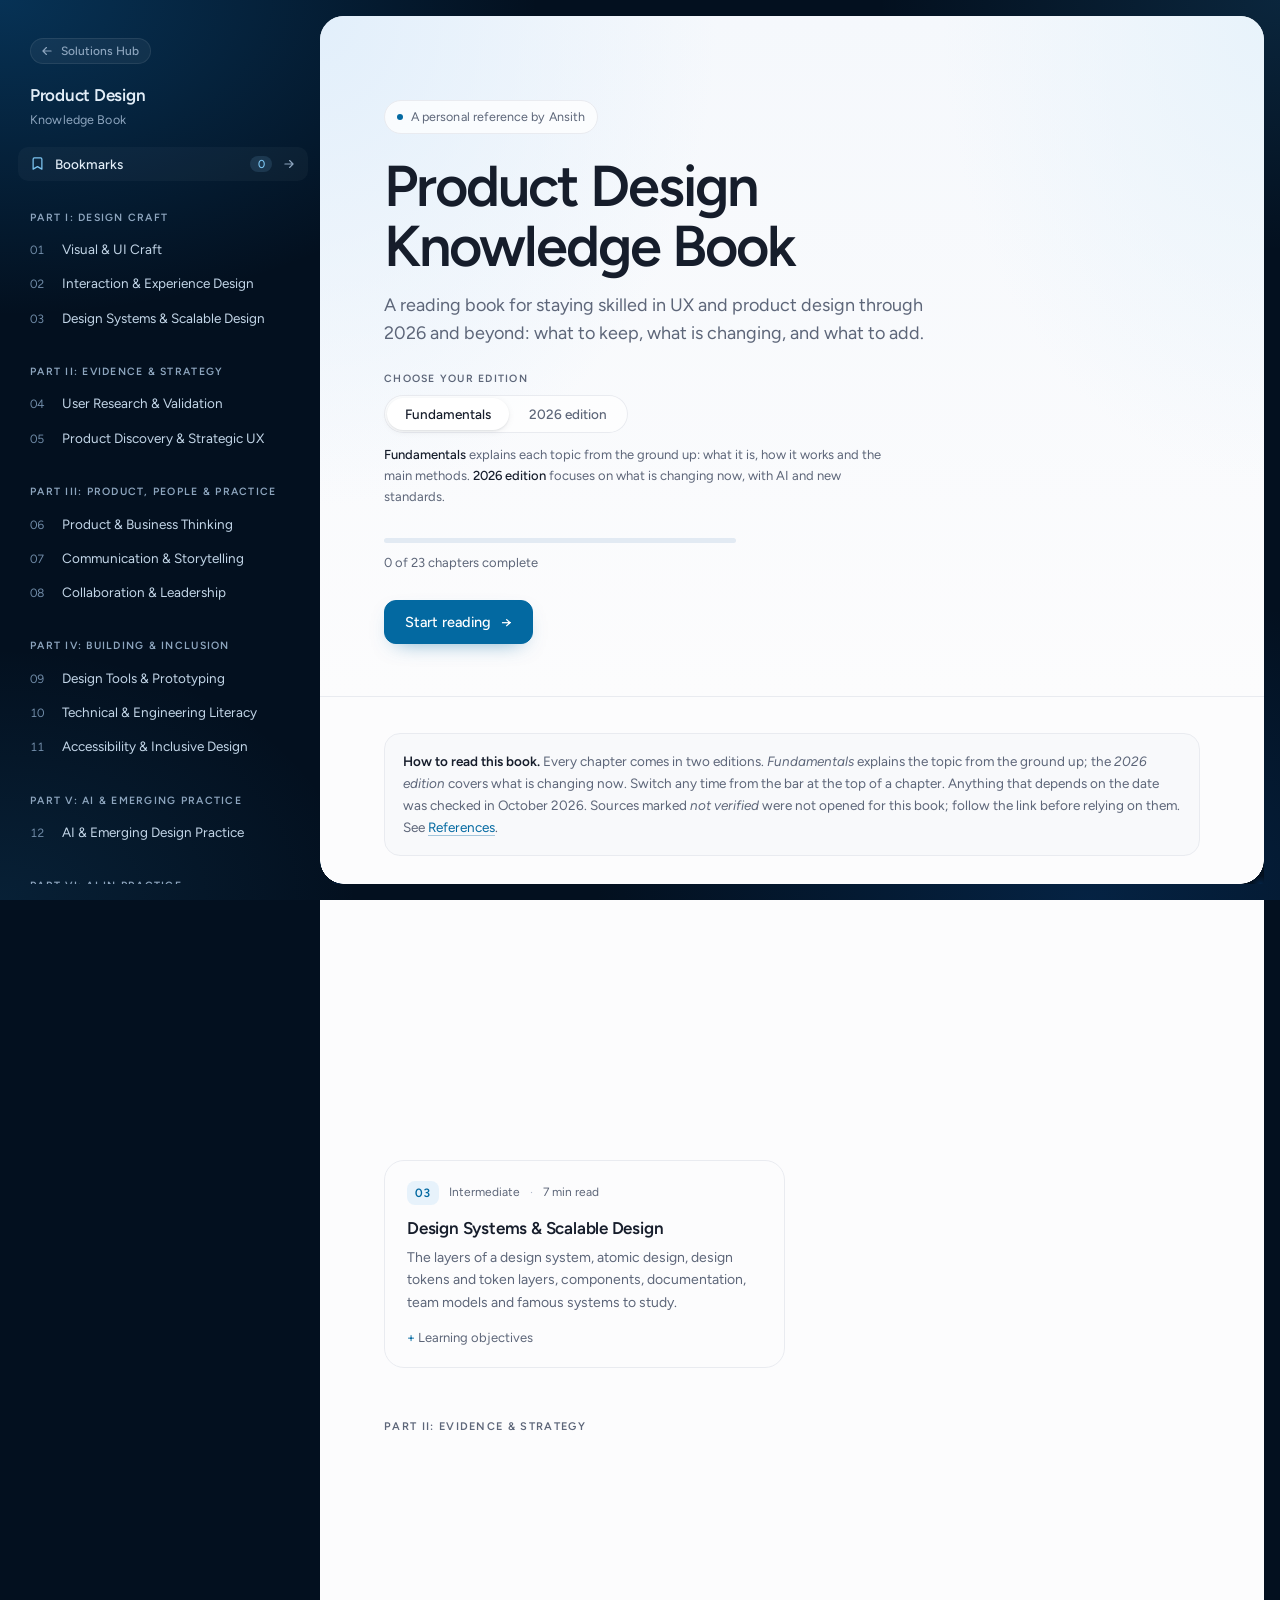
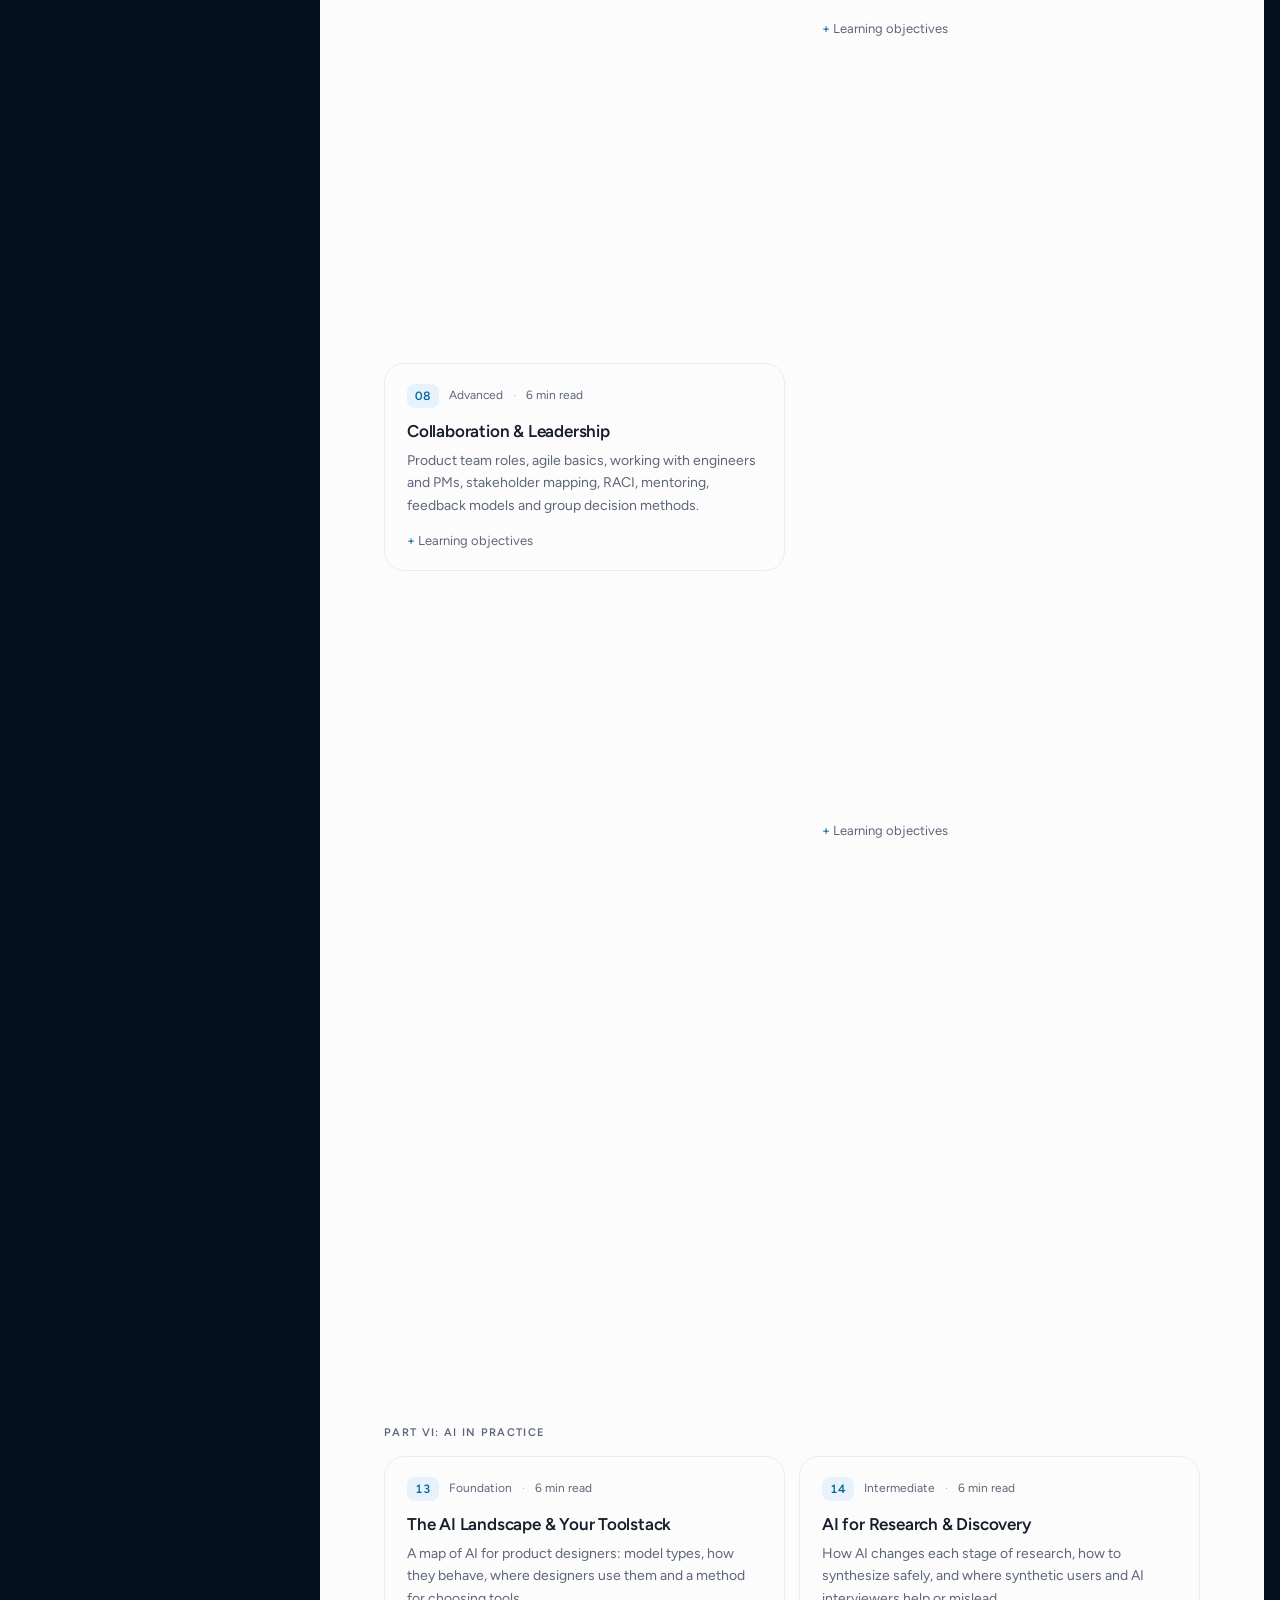
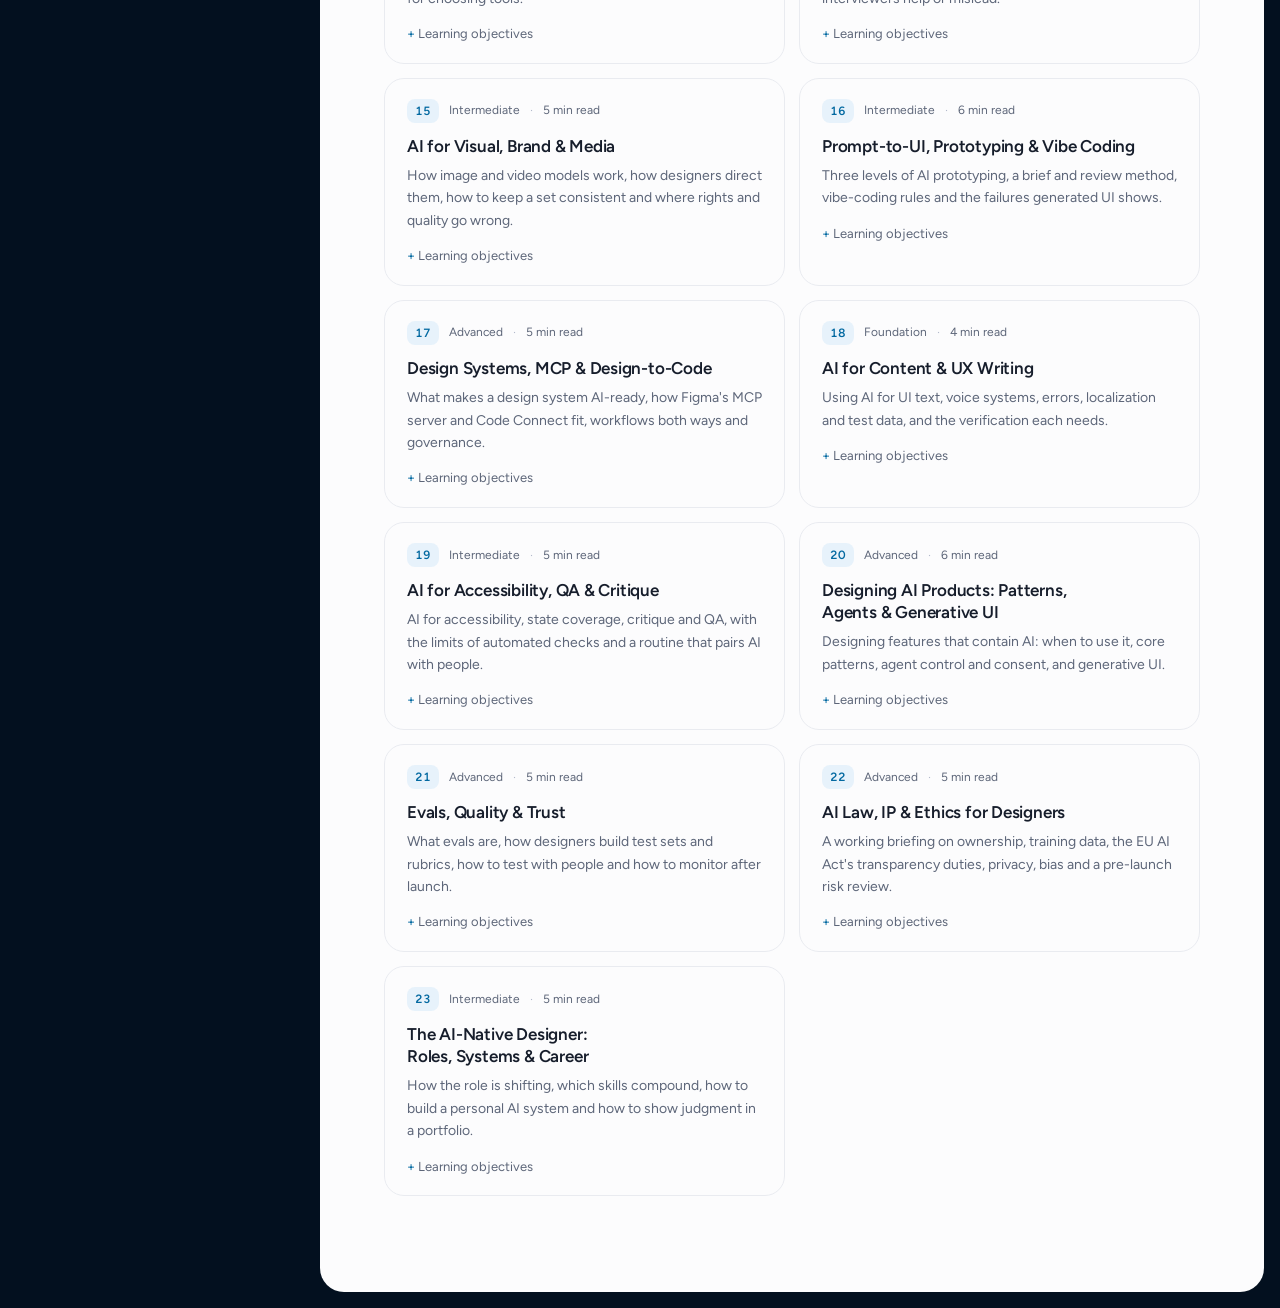
==== commit 16aa08ff: "Add chapters on AI in UX writing, accessibility, product design, evaluation, legal considerations, a" ====
--- a/Product Design Workbook/product-design.html
+++ b/Product Design Workbook/product-design.html
@@ -6676,7 +6676,1210 @@
 - Product Talk on AI evals.[[ref:product-talk]]
 - Google PAIR, *People + AI Guidebook*, and Microsoft, *Guidelines for Human-AI Interaction* (online guides).
 :::
-`}/*CH_END*/,da="ENTRIES",Yi="KEYS",Ki="VALUES",V="";class an{constructor(e,t){const s=e._tree,i=Array.from(s.keys());this.set=e,this._type=t,this._path=i.length>0?[{node:s,keys:i}]:[]}next(){const e=this.dive();return this.backtrack(),e}dive(){if(this._path.length===0)return{done:!0,value:void 0};const{node:e,keys:t}=Ne(this._path);if(Ne(t)===V)return{done:!1,value:this.result()};const s=e.get(Ne(t));return this._path.push({node:s,keys:Array.from(s.keys())}),this.dive()}backtrack(){if(this._path.length===0)return;const e=Ne(this._path).keys;e.pop(),!(e.length>0)&&(this._path.pop(),this.backtrack())}key(){return this.set._prefix+this._path.map(({keys:e})=>Ne(e)).filter(e=>e!==V).join("")}value(){return Ne(this._path).node.get(V)}result(){switch(this._type){case Ki:return this.value();case Yi:return this.key();default:return[this.key(),this.value()]}}[Symbol.iterator](){return this}}const Ne=n=>n[n.length-1],ha=(n,e,t)=>{const s=new Map;if(e===void 0)return s;const i=e.length+1,o=i+t,r=new Uint8Array(o*i).fill(t+1);for(let c=0;c<i;++c)r[c]=c;for(let c=1;c<o;++c)r[c*i]=c;return Ji(n,e,t,s,r,1,i,""),s},Ji=(n,e,t,s,i,o,r,c)=>{const d=o*r;e:for(const h of n.keys())if(h===V){const g=i[d-1];g<=t&&s.set(c,[n.get(h),g])}else{let g=o;for(let y=0;y<h.length;++y,++g){const m=h[y],k=r*g,w=k-r;let v=i[k];const T=Math.max(0,g-t-1),S=Math.min(r-1,g+t);for(let C=T;C<S;++C){const Y=m!==e[C],B=i[w+C]+ +Y,U=i[w+C+1]+1,N=i[k+C]+1,D=i[k+C+1]=Math.min(B,U,N);D<v&&(v=D)}if(v>t)continue e}Ji(n.get(h),e,t,s,i,g,r,c+h)}};class xe{constructor(e=new Map,t=""){this._size=void 0,this._tree=e,this._prefix=t}atPrefix(e){if(!e.startsWith(this._prefix))throw new Error("Mismatched prefix");const[t,s]=St(this._tree,e.slice(this._prefix.length));if(t===void 0){const[i,o]=Rn(s);for(const r of i.keys())if(r!==V&&r.startsWith(o)){const c=new Map;return c.set(r.slice(o.length),i.get(r)),new xe(c,e)}}return new xe(t,e)}clear(){this._size=void 0,this._tree.clear()}delete(e){return this._size=void 0,ua(this._tree,e)}entries(){return new an(this,da)}forEach(e){for(const[t,s]of this)e(t,s,this)}fuzzyGet(e,t){return ha(this._tree,e,t)}get(e){const t=kn(this._tree,e);return t!==void 0?t.get(V):void 0}has(e){const t=kn(this._tree,e);return t!==void 0&&t.has(V)}keys(){return new an(this,Yi)}set(e,t){if(typeof e!="string")throw new Error("key must be a string");return this._size=void 0,on(this._tree,e).set(V,t),this}get size(){if(this._size)return this._size;this._size=0;const e=this.entries();for(;!e.next().done;)this._size+=1;return this._size}update(e,t){if(typeof e!="string")throw new Error("key must be a string");this._size=void 0;const s=on(this._tree,e);return s.set(V,t(s.get(V))),this}fetch(e,t){if(typeof e!="string")throw new Error("key must be a string");this._size=void 0;const s=on(this._tree,e);let i=s.get(V);return i===void 0&&s.set(V,i=t()),i}values(){return new an(this,Ki)}[Symbol.iterator](){return this.entries()}static from(e){const t=new xe;for(const[s,i]of e)t.set(s,i);return t}static fromObject(e){return xe.from(Object.entries(e))}}const St=(n,e,t=[])=>{if(e.length===0||n==null)return[n,t];for(const s of n.keys())if(s!==V&&e.startsWith(s))return t.push([n,s]),St(n.get(s),e.slice(s.length),t);return t.push([n,e]),St(void 0,"",t)},kn=(n,e)=>{if(e.length===0||n==null)return n;for(const t of n.keys())if(t!==V&&e.startsWith(t))return kn(n.get(t),e.slice(t.length))},on=(n,e)=>{const t=e.length;e:for(let s=0;n&&s<t;){for(const o of n.keys())if(o!==V&&e[s]===o[0]){const r=Math.min(t-s,o.length);let c=1;for(;c<r&&e[s+c]===o[c];)++c;const d=n.get(o);if(c===o.length)n=d;else{const h=new Map;h.set(o.slice(c),d),n.set(e.slice(s,s+c),h),n.delete(o),n=h}s+=c;continue e}const i=new Map;return n.set(e.slice(s),i),i}return n},ua=(n,e)=>{const[t,s]=St(n,e);if(t!==void 0){if(t.delete(V),t.size===0)Qi(s);else if(t.size===1){const[i,o]=t.entries().next().value;Xi(s,i,o)}}},Qi=n=>{if(n.length===0)return;const[e,t]=Rn(n);if(e.delete(t),e.size===0)Qi(n.slice(0,-1));else if(e.size===1){const[s,i]=e.entries().next().value;s!==V&&Xi(n.slice(0,-1),s,i)}},Xi=(n,e,t)=>{if(n.length===0)return;const[s,i]=Rn(n);s.set(i+e,t),s.delete(i)},Rn=n=>n[n.length-1],qn="or",Zi="and",pa="and_not";class Ue{constructor(e){if(e?.fields==null)throw new Error('MiniSearch: option "fields" must be provided');const t=e.autoVacuum==null||e.autoVacuum===!0?ln:e.autoVacuum;this._options={...cn,...e,autoVacuum:t,searchOptions:{...Ti,...e.searchOptions||{}},autoSuggestOptions:{...ya,...e.autoSuggestOptions||{}}},this._index=new xe,this._documentCount=0,this._documentIds=new Map,this._idToShortId=new Map,this._fieldIds={},this._fieldLength=new Map,this._avgFieldLength=[],this._nextId=0,this._storedFields=new Map,this._dirtCount=0,this._currentVacuum=null,this._enqueuedVacuum=null,this._enqueuedVacuumConditions=Tn,this.addFields(this._options.fields)}add(e){const{extractField:t,stringifyField:s,tokenize:i,processTerm:o,fields:r,idField:c}=this._options,d=t(e,c);if(d==null)throw new Error(`MiniSearch: document does not have ID field "${c}"`);if(this._idToShortId.has(d))throw new Error(`MiniSearch: duplicate ID ${d}`);const h=this.addDocumentId(d);this.saveStoredFields(h,e);for(const g of r){const y=t(e,g);if(y==null)continue;const m=i(s(y,g),g),k=this._fieldIds[g],w=new Set(m).size;this.addFieldLength(h,k,this._documentCount-1,w);for(const v of m){const T=o(v,g);if(Array.isArray(T))for(const S of T)this.addTerm(k,h,S);else T&&this.addTerm(k,h,T)}}}addAll(e){for(const t of e)this.add(t)}addAllAsync(e,t={}){const{chunkSize:s=10}=t,i={chunk:[],promise:Promise.resolve()},{chunk:o,promise:r}=e.reduce(({chunk:c,promise:d},h,g)=>(c.push(h),(g+1)%s===0?{chunk:[],promise:d.then(()=>new Promise(y=>setTimeout(y,0))).then(()=>this.addAll(c))}:{chunk:c,promise:d}),i);return r.then(()=>this.addAll(o))}remove(e){const{tokenize:t,processTerm:s,extractField:i,stringifyField:o,fields:r,idField:c}=this._options,d=i(e,c);if(d==null)throw new Error(`MiniSearch: document does not have ID field "${c}"`);const h=this._idToShortId.get(d);if(h==null)throw new Error(`MiniSearch: cannot remove document with ID ${d}: it is not in the index`);for(const g of r){const y=i(e,g);if(y==null)continue;const m=t(o(y,g),g),k=this._fieldIds[g],w=new Set(m).size;this.removeFieldLength(h,k,this._documentCount,w);for(const v of m){const T=s(v,g);if(Array.isArray(T))for(const S of T)this.removeTerm(k,h,S);else T&&this.removeTerm(k,h,T)}}this._storedFields.delete(h),this._documentIds.delete(h),this._idToShortId.delete(d),this._fieldLength.delete(h),this._documentCount-=1}removeAll(e){if(e)for(const t of e)this.remove(t);else{if(arguments.length>0)throw new Error("Expected documents to be present. Omit the argument to remove all documents.");this._index=new xe,this._documentCount=0,this._documentIds=new Map,this._idToShortId=new Map,this._fieldLength=new Map,this._avgFieldLength=[],this._storedFields=new Map,this._nextId=0}}discard(e){const t=this._idToShortId.get(e);if(t==null)throw new Error(`MiniSearch: cannot discard document with ID ${e}: it is not in the index`);this._idToShortId.delete(e),this._documentIds.delete(t),this._storedFields.delete(t),(this._fieldLength.get(t)||[]).forEach((s,i)=>{this.removeFieldLength(t,i,this._documentCount,s)}),this._fieldLength.delete(t),this._documentCount-=1,this._dirtCount+=1,this.maybeAutoVacuum()}maybeAutoVacuum(){if(this._options.autoVacuum===!1)return;const{minDirtFactor:e,minDirtCount:t,batchSize:s,batchWait:i}=this._options.autoVacuum;this.conditionalVacuum({batchSize:s,batchWait:i},{minDirtCount:t,minDirtFactor:e})}discardAll(e){const t=this._options.autoVacuum;try{this._options.autoVacuum=!1;for(const s of e)this.discard(s)}finally{this._options.autoVacuum=t}this.maybeAutoVacuum()}replace(e){const{idField:t,extractField:s}=this._options,i=s(e,t);this.discard(i),this.add(e)}vacuum(e={}){return this.conditionalVacuum(e)}conditionalVacuum(e,t){return this._currentVacuum?(this._enqueuedVacuumConditions=this._enqueuedVacuumConditions&&t,this._enqueuedVacuum!=null?this._enqueuedVacuum:(this._enqueuedVacuum=this._currentVacuum.then(()=>{const s=this._enqueuedVacuumConditions;return this._enqueuedVacuumConditions=Tn,this.performVacuuming(e,s)}),this._enqueuedVacuum)):this.vacuumConditionsMet(t)===!1?Promise.resolve():(this._currentVacuum=this.performVacuuming(e),this._currentVacuum)}async performVacuuming(e,t){const s=this._dirtCount;if(this.vacuumConditionsMet(t)){const i=e.batchSize||xn.batchSize,o=e.batchWait||xn.batchWait;let r=1;for(const[c,d]of this._index){for(const[h,g]of d)for(const[y]of g)this._documentIds.has(y)||(g.size<=1?d.delete(h):g.delete(y));this._index.get(c).size===0&&this._index.delete(c),r%i===0&&await new Promise(h=>setTimeout(h,o)),r+=1}this._dirtCount-=s}await null,this._currentVacuum=this._enqueuedVacuum,this._enqueuedVacuum=null}vacuumConditionsMet(e){if(e==null)return!0;let{minDirtCount:t,minDirtFactor:s}=e;return t=t||ln.minDirtCount,s=s||ln.minDirtFactor,this.dirtCount>=t&&this.dirtFactor>=s}get isVacuuming(){return this._currentVacuum!=null}get dirtCount(){return this._dirtCount}get dirtFactor(){return this._dirtCount/(1+this._documentCount+this._dirtCount)}has(e){return this._idToShortId.has(e)}getStoredFields(e){const t=this._idToShortId.get(e);if(t!=null)return this._storedFields.get(t)}search(e,t={}){const{searchOptions:s}=this._options,i={...s,...t},o=this.executeQuery(e,t),r=[];for(const[c,{score:d,terms:h,match:g}]of o){const y=h.length||1,m={id:this._documentIds.get(c),score:d*y,terms:Object.keys(g),queryTerms:h,match:g};Object.assign(m,this._storedFields.get(c)),(i.filter==null||i.filter(m))&&r.push(m)}return e===Ue.wildcard&&i.boostDocument==null||r.sort(Si),r}autoSuggest(e,t={}){t={...this._options.autoSuggestOptions,...t};const s=new Map;for(const{score:o,terms:r}of this.search(e,t)){const c=r.join(" "),d=s.get(c);d!=null?(d.score+=o,d.count+=1):s.set(c,{score:o,terms:r,count:1})}const i=[];for(const[o,{score:r,terms:c,count:d}]of s)i.push({suggestion:o,terms:c,score:r/d});return i.sort(Si),i}get documentCount(){return this._documentCount}get termCount(){return this._index.size}static loadJSON(e,t){if(t==null)throw new Error("MiniSearch: loadJSON should be given the same options used when serializing the index");return this.loadJS(JSON.parse(e),t)}static async loadJSONAsync(e,t){if(t==null)throw new Error("MiniSearch: loadJSON should be given the same options used when serializing the index");return this.loadJSAsync(JSON.parse(e),t)}static getDefault(e){if(cn.hasOwnProperty(e))return rn(cn,e);throw new Error(`MiniSearch: unknown option "${e}"`)}static loadJS(e,t){const{index:s,documentIds:i,fieldLength:o,storedFields:r,serializationVersion:c}=e,d=this.instantiateMiniSearch(e,t);d._documentIds=yt(i),d._fieldLength=yt(o),d._storedFields=yt(r);for(const[h,g]of d._documentIds)d._idToShortId.set(g,h);for(const[h,g]of s){const y=new Map;for(const m of Object.keys(g)){let k=g[m];c===1&&(k=k.ds),y.set(parseInt(m,10),yt(k))}d._index.set(h,y)}return d}static async loadJSAsync(e,t){const{index:s,documentIds:i,fieldLength:o,storedFields:r,serializationVersion:c}=e,d=this.instantiateMiniSearch(e,t);d._documentIds=await bt(i),d._fieldLength=await bt(o),d._storedFields=await bt(r);for(const[g,y]of d._documentIds)d._idToShortId.set(y,g);let h=0;for(const[g,y]of s){const m=new Map;for(const k of Object.keys(y)){let w=y[k];c===1&&(w=w.ds),m.set(parseInt(k,10),await bt(w))}++h%1e3===0&&await es(0),d._index.set(g,m)}return d}static instantiateMiniSearch(e,t){const{documentCount:s,nextId:i,fieldIds:o,averageFieldLength:r,dirtCount:c,serializationVersion:d}=e;if(d!==1&&d!==2)throw new Error("MiniSearch: cannot deserialize an index created with an incompatible version");const h=new Ue(t);return h._documentCount=s,h._nextId=i,h._idToShortId=new Map,h._fieldIds=o,h._avgFieldLength=r,h._dirtCount=c||0,h._index=new xe,h}executeQuery(e,t={}){if(e===Ue.wildcard)return this.executeWildcardQuery(t);if(typeof e!="string"){const m={...t,...e,queries:void 0},k=e.queries.map(w=>this.executeQuery(w,m));return this.combineResults(k,m.combineWith)}const{tokenize:s,processTerm:i,searchOptions:o}=this._options,r={tokenize:s,processTerm:i,...o,...t},{tokenize:c,processTerm:d}=r,y=c(e).flatMap(m=>d(m)).filter(m=>!!m).map(wa(r)).map(m=>this.executeQuerySpec(m,r));return this.combineResults(y,r.combineWith)}executeQuerySpec(e,t){const s={...this._options.searchOptions,...t},i=(s.fields||this._options.fields).reduce((v,T)=>({...v,[T]:rn(s.boost,T)||1}),{}),{boostDocument:o,weights:r,maxFuzzy:c,bm25:d}=s,{fuzzy:h,prefix:g}={...Ti.weights,...r},y=this._index.get(e.term),m=this.termResults(e.term,e.term,1,e.termBoost,y,i,o,d);let k,w;if(e.prefix&&(k=this._index.atPrefix(e.term)),e.fuzzy){const v=e.fuzzy===!0?.2:e.fuzzy,T=v<1?Math.min(c,Math.round(e.term.length*v)):v;T&&(w=this._index.fuzzyGet(e.term,T))}if(k)for(const[v,T]of k){const S=v.length-e.term.length;if(!S)continue;w?.delete(v);const C=g*v.length/(v.length+.3*S);this.termResults(e.term,v,C,e.termBoost,T,i,o,d,m)}if(w)for(const v of w.keys()){const[T,S]=w.get(v);if(!S)continue;const C=h*v.length/(v.length+S);this.termResults(e.term,v,C,e.termBoost,T,i,o,d,m)}return m}executeWildcardQuery(e){const t=new Map,s={...this._options.searchOptions,...e};for(const[i,o]of this._documentIds){const r=s.boostDocument?s.boostDocument(o,"",this._storedFields.get(i)):1;t.set(i,{score:r,terms:[],match:{}})}return t}combineResults(e,t=qn){if(e.length===0)return new Map;const s=t.toLowerCase(),i=ma[s];if(!i)throw new Error(`Invalid combination operator: ${t}`);return e.reduce(i)||new Map}toJSON(){const e=[];for(const[t,s]of this._index){const i={};for(const[o,r]of s)i[o]=Object.fromEntries(r);e.push([t,i])}return{documentCount:this._documentCount,nextId:this._nextId,documentIds:Object.fromEntries(this._documentIds),fieldIds:this._fieldIds,fieldLength:Object.fromEntries(this._fieldLength),averageFieldLength:this._avgFieldLength,storedFields:Object.fromEntries(this._storedFields),dirtCount:this._dirtCount,index:e,serializationVersion:2}}termResults(e,t,s,i,o,r,c,d,h=new Map){if(o==null)return h;for(const g of Object.keys(r)){const y=r[g],m=this._fieldIds[g],k=o.get(m);if(k==null)continue;let w=k.size;const v=this._avgFieldLength[m];for(const T of k.keys()){if(!this._documentIds.has(T)){this.removeTerm(m,T,t),w-=1;continue}const S=c?c(this._documentIds.get(T),t,this._storedFields.get(T)):1;if(!S)continue;const C=k.get(T),Y=this._fieldLength.get(T)[m],B=ga(C,w,this._documentCount,Y,v,d),U=s*i*y*S*B,N=h.get(T);if(N){N.score+=U,ba(N.terms,e);const D=rn(N.match,t);D?D.push(g):N.match[t]=[g]}else h.set(T,{score:U,terms:[e],match:{[t]:[g]}})}}return h}addTerm(e,t,s){const i=this._index.fetch(s,_i);let o=i.get(e);if(o==null)o=new Map,o.set(t,1),i.set(e,o);else{const r=o.get(t);o.set(t,(r||0)+1)}}removeTerm(e,t,s){if(!this._index.has(s)){this.warnDocumentChanged(t,e,s);return}const i=this._index.fetch(s,_i),o=i.get(e);o==null||o.get(t)==null?this.warnDocumentChanged(t,e,s):o.get(t)<=1?o.size<=1?i.delete(e):o.delete(t):o.set(t,o.get(t)-1),this._index.get(s).size===0&&this._index.delete(s)}warnDocumentChanged(e,t,s){for(const i of Object.keys(this._fieldIds))if(this._fieldIds[i]===t){this._options.logger("warn",`MiniSearch: document with ID ${this._documentIds.get(e)} has changed before removal: term "${s}" was not present in field "${i}". Removing a document after it has changed can corrupt the index!`,"version_conflict");return}}addDocumentId(e){const t=this._nextId;return this._idToShortId.set(e,t),this._documentIds.set(t,e),this._documentCount+=1,this._nextId+=1,t}addFields(e){for(let t=0;t<e.length;t++)this._fieldIds[e[t]]=t}addFieldLength(e,t,s,i){let o=this._fieldLength.get(e);o==null&&this._fieldLength.set(e,o=[]),o[t]=i;const c=(this._avgFieldLength[t]||0)*s+i;this._avgFieldLength[t]=c/(s+1)}removeFieldLength(e,t,s,i){if(s===1){this._avgFieldLength[t]=0;return}const o=this._avgFieldLength[t]*s-i;this._avgFieldLength[t]=o/(s-1)}saveStoredFields(e,t){const{storeFields:s,extractField:i}=this._options;if(s==null||s.length===0)return;let o=this._storedFields.get(e);o==null&&this._storedFields.set(e,o={});for(const r of s){const c=i(t,r);c!==void 0&&(o[r]=c)}}}Ue.wildcard=Symbol("*");const rn=(n,e)=>Object.prototype.hasOwnProperty.call(n,e)?n[e]:void 0,ma={[qn]:(n,e)=>{for(const t of e.keys()){const s=n.get(t);if(s==null)n.set(t,e.get(t));else{const{score:i,terms:o,match:r}=e.get(t);s.score=s.score+i,s.match=Object.assign(s.match,r),Ai(s.terms,o)}}return n},[Zi]:(n,e)=>{const t=new Map;for(const s of e.keys()){const i=n.get(s);if(i==null)continue;const{score:o,terms:r,match:c}=e.get(s);Ai(i.terms,r),t.set(s,{score:i.score+o,terms:i.terms,match:Object.assign(i.match,c)})}return t},[pa]:(n,e)=>{for(const t of e.keys())n.delete(t);return n}},fa={k:1.2,b:.7,d:.5},ga=(n,e,t,s,i,o)=>{const{k:r,b:c,d}=o;return Math.log(1+(t-e+.5)/(e+.5))*(d+n*(r+1)/(n+r*(1-c+c*s/i)))},wa=n=>(e,t,s)=>{const i=typeof n.fuzzy=="function"?n.fuzzy(e,t,s):n.fuzzy||!1,o=typeof n.prefix=="function"?n.prefix(e,t,s):n.prefix===!0,r=typeof n.boostTerm=="function"?n.boostTerm(e,t,s):1;return{term:e,fuzzy:i,prefix:o,termBoost:r}},cn={idField:"id",extractField:(n,e)=>n[e],stringifyField:(n,e)=>n.toString(),tokenize:n=>n.split(va),processTerm:n=>n.toLowerCase(),fields:void 0,searchOptions:void 0,storeFields:[],logger:(n,e)=>{typeof console?.[n]=="function"&&console[n](e)},autoVacuum:!0},Ti={combineWith:qn,prefix:!1,fuzzy:!1,maxFuzzy:6,boost:{},weights:{fuzzy:.45,prefix:.375},bm25:fa},ya={combineWith:Zi,prefix:(n,e,t)=>e===t.length-1},xn={batchSize:1e3,batchWait:10},Tn={minDirtFactor:.1,minDirtCount:20},ln={...xn,...Tn},ba=(n,e)=>{n.includes(e)||n.push(e)},Ai=(n,e)=>{for(const t of e)n.includes(t)||n.push(t)},Si=({score:n},{score:e})=>e-n,_i=()=>new Map,yt=n=>{const e=new Map;for(const t of Object.keys(n))e.set(parseInt(t,10),n[t]);return e},bt=async n=>{const e=new Map;let t=0;for(const s of Object.keys(n))e.set(parseInt(s,10),n[s]),++t%1e3===0&&await es(0);return e},es=n=>new Promise(e=>setTimeout(e,n)),va=/[\n\r\p{Z}\p{P}]+/u,/*DATA_START*/ts=["Part I: Design Craft", "Part II: Evidence & Strategy", "Part III: Product, People & Practice", "Part IV: Building & Inclusion", "Part V: AI & Emerging Practice"],F=ts,ie=[{"id": "01", "slug": "visual-ui-craft", "part": "Part I: Design Craft", "title": "Visual & UI Craft", "subtitle": "Taste, typography, color, layout and icons when production is cheap", "description": "Composition, typography, color, layout and iconography, with what is changing in 2026 and how to build judgment that tools do not replace.", "objectives": ["Critique an interface against named criteria instead of preference.", "Set a type scale, a semantic color system and a spacing scale for a product.", "Meet WCAG 2.2 contrast, reflow and target-size requirements and explain the status of WCAG 3.", "Specify a responsive layout precisely enough to implement without guesswork."], "difficulty": "Foundation", "prerequisites": [], "related": ["02", "03"], "status": "written", "file": "01-visual-ui-craft"}, {"id": "02", "slug": "interaction-experience-design", "part": "Part I: Design Craft", "title": "Interaction & Experience Design", "subtitle": "Patterns, states, motion, flows, IA, responsive behavior and AI interactions", "description": "How products behave: patterns, states, motion, flows, information architecture and responsive design, plus the new skill of designing AI interactions.", "objectives": ["Design the full state matrix for a feature, including empty, error and partial states.", "Choose, adapt or reject a pattern using stated criteria.", "Draw flows with failure and recovery paths, and validate a structure with a tree test.", "Design an AI feature with approval, stop, recovery and an evaluation rubric."], "difficulty": "Foundation", "prerequisites": ["01"], "related": ["03", "04"], "status": "written", "file": "02-interaction-experience-design"}, {"id": "03", "slug": "design-systems-scalable-design", "part": "Part I: Design Craft", "title": "Design Systems & Scalable Design", "subtitle": "Tokens, components, governance and making a system AI-ready", "description": "Thinking in systems, building and maintaining one, making strategic exceptions, and preparing a design system for use by AI tools.", "objectives": ["Structure tokens in primitive, semantic and component layers.", "Specify an accessible, documented, testable component.", "Decide when to break the system and record why.", "Make a design system's documentation and constraints usable by AI tools."], "difficulty": "Intermediate", "prerequisites": ["01", "02"], "related": ["01", "02"], "status": "written", "file": "03-design-systems-scalable-design"}, {"id": "04", "slug": "user-research-validation", "part": "Part II: Evidence & Strategy", "title": "User Research & Validation", "subtitle": "Methods, testing, synthesis, journey maps and using AI without fooling yourself", "description": "Research methods, usability testing, synthesis and journey mapping, with a protocol for AI-assisted research and guidance on researching AI products.", "objectives": ["Match a research method to a question and name its limits.", "Plan and run a usability test and report findings with severity.", "Synthesize evidence into labeled, traceable insights.", "Use AI in analysis with consent, verification and disclosure, and explain why synthetic users supplement but do not replace participants."], "difficulty": "Intermediate", "prerequisites": ["02"], "related": ["05", "02"], "status": "written", "file": "04-user-research-validation"}, {"id": "05", "slug": "product-discovery-strategic-ux", "part": "Part II: Evidence & Strategy", "title": "Product Discovery & Strategic UX", "subtitle": "Strategy, discovery, competitive analysis, metrics and AI product bets", "description": "Deciding what is worth designing: UX strategy, continuous discovery, competitive and market awareness, metrics, and strategy for AI products.", "objectives": ["Write a one-page UX strategy that says what the team will not do.", "Build an opportunity solution tree and design the cheapest test of the riskiest assumption.", "Run a competitive teardown that separates observation from inference.", "Evaluate an AI feature idea on problem, quality, risk, cost and differentiation."], "difficulty": "Advanced", "prerequisites": ["04"], "related": ["04", "02"], "status": "written", "file": "05-product-discovery-strategic-ux"}, {"id": "06", "slug": "product-business-thinking", "part": "Part III: Product, People & Practice", "title": "Product & Business Thinking", "subtitle": "Outcomes, money, metrics, prioritization, design ROI and positioning", "description": "Connecting design to product, business and outcomes: product thinking, business models, metrics, prioritization, honest impact measurement and positioning.", "objectives": ["Rewrite a feature request as a problem with a metric and a cheap test.", "Describe how your product makes money and where design moves each part of it.", "Read funnels and cohorts without confusing correlation with causation.", "Write an impact case with a baseline, honest attribution and stated assumptions."], "difficulty": "Intermediate", "prerequisites": ["05"], "related": ["05", "07"], "status": "written", "file": "06-product-business-thinking"}, {"id": "07", "slug": "communication-storytelling", "part": "Part III: Product, People & Practice", "title": "Communication & Storytelling", "subtitle": "Presenting, writing, critique and facilitation, including with AI in the loop", "description": "Presenting decisions, writing clearly, giving and receiving critique, and facilitating groups, with guidance on communicating AI-assisted work honestly.", "objectives": ["Present a decision using an answer-first structure with evidence.", "Write a decision memo and a self-contained chat ask.", "Run and receive a structured critique that separates actionable feedback from preference.", "Design and facilitate a workshop with a purpose, outcome and decision rule."], "difficulty": "Intermediate", "prerequisites": ["04"], "related": ["08", "01"], "status": "written", "file": "07-communication-storytelling"}, {"id": "08", "slug": "collaboration-leadership", "part": "Part III: Product, People & Practice", "title": "Collaboration & Leadership", "subtitle": "Cross-functional work, stakeholders, mentoring and group decisions", "description": "Getting good decisions made across an organization: working with partners, managing stakeholders, mentoring others and deciding as a group, as teams are reshaped by AI.", "objectives": ["Write a working agreement with product and engineering, including how AI tools are used.", "Map stakeholders and plan conversations around their incentives.", "Say no with the goal, trade-off, alternative and ask.", "Run a decision with a named decider, a decision rule and a record."], "difficulty": "Advanced", "prerequisites": ["06", "07"], "related": ["07", "06"], "status": "written", "file": "08-collaboration-leadership"}, {"id": "09", "slug": "design-tools-prototyping", "part": "Part IV: Building & Inclusion", "title": "Design Tools & Prototyping", "subtitle": "Tool structure, fidelity choices, coded prototypes and handoff", "description": "Building well-structured files, choosing prototype fidelity to match the question, prototyping in code with AI, and handing off complete, buildable work.", "objectives": ["Structure a design file with components, variables and auto layout that people and agents can use.", "Choose the fidelity and tool that answers a given question.", "Describe the risks of an AI-built prototype and how to manage them.", "Write a complete handoff with states, behavior, accessibility and acceptance criteria."], "difficulty": "Foundation", "prerequisites": ["03"], "related": ["10", "03"], "status": "written", "file": "09-design-tools-prototyping"}, {"id": "10", "slug": "technical-engineering-literacy", "part": "Part IV: Building & Inclusion", "title": "Technical & Engineering Literacy", "subtitle": "HTML, CSS, workflow, design systems in code and how AI systems behave", "description": "The technical environment your designs live in: HTML and CSS, how the web works, developer workflow, design systems in code and how AI systems behave.", "objectives": ["Build a responsive page by hand with semantic HTML and CSS.", "Read a pull request and comment usefully on behavior and accessibility.", "Trace how a design system component is implemented from tokens to props.", "Explain what goes into a model for an AI feature and why it matters for design."], "difficulty": "Intermediate", "prerequisites": ["09"], "related": ["09", "11"], "status": "written", "file": "10-technical-engineering-literacy"}, {"id": "11", "slug": "accessibility-inclusive-design", "part": "Part IV: Building & Inclusion", "title": "Accessibility & Inclusive Design", "subtitle": "WCAG 2.2, color, interaction, testing, the 2026 legal picture and inclusive design", "description": "Accessibility as its own discipline: standards, implementation, accessible color and interaction, testing, legal context in 2026 and inclusive design beyond disability.", "objectives": ["Audit a flow by keyboard and screen reader and map problems to WCAG criteria.", "Apply the WCAG 2.2 additions that affect design, such as target size, focus and redundant entry.", "Explain why overlays and automated scanners are not enough.", "Design accessible AI and agent interfaces and plan research with disabled participants."], "difficulty": "Intermediate", "prerequisites": ["01", "02"], "related": ["01", "02", "10"], "status": "written", "file": "11-accessibility-inclusive-design"}, {"id": "12", "slug": "ai-emerging-design-practice", "part": "Part V: AI & Emerging Practice", "title": "AI & Emerging Design Practice", "subtitle": "Workflows, prompting, evaluating outputs, responsible AI and staying current", "description": "Using AI as a multiplier of judgment: workflows, prompting as specification, evaluating and directing outputs, responsible AI and tracking change without hype.", "objectives": ["Map your own workflow and set personal rules for using AI.", "Write a design brief for a model with goal, context, constraints, format and criteria.", "Evaluate generated output against a rubric and direct improvements.", "Run a responsible-AI risk review for a feature and record owners and mitigations."], "difficulty": "Advanced", "prerequisites": ["02", "04"], "related": ["02", "04", "05"], "status": "written", "file": "12-ai-emerging-design-practice"}],/*DATA_END*/Ee=n=>ie.find(e=>e.slug===n),oe=n=>ie.find(e=>e.id===n),/*DATA2_START*/_t=[{"key": "nng-state-ux-2026", "org": "Nielsen Norman Group", "title": "State of UX 2026: Design Deeper to Differentiate", "date": "16 January 2026", "url": "https://www.nngroup.com/articles/state-of-ux-2026/", "tier": 1, "kind": "research", "annotation": "Opened and read for this book. Source for the 2026 job market summary, AI fatigue, trust as a design problem, and the argument that taste and judgment differentiate.", "chapters": ["01", "02", "03", "05"], "verified": true}, {"key": "nng-synthetic-users", "org": "Nielsen Norman Group", "title": "Article on synthetic users re-run against three real studies", "url": "https://www.nngroup.com/articles/synthetic-users/", "tier": 1, "kind": "research", "annotation": "Opened and read. NN/g re-ran three studies with ChatGPT and a synthetic-user product and found responses overly agreeable and shallow. I did not capture the exact article title; open the page for it.", "chapters": ["04"], "verified": true}, {"key": "dtcg-2025", "org": "Design Tokens Community Group (W3C Community Group)", "title": "Design Tokens specification reaches first stable version (2025.10)", "date": "28 October 2025", "url": "https://www.w3.org/community/design-tokens/2025/10/28/design-tokens-specification-reaches-first-stable-version/", "tier": 1, "kind": "standard", "annotation": "Opened and read. Community group specification, not a W3C Standard on the Standards Track.", "chapters": ["01", "03"], "verified": true}, {"key": "wcag3-draft", "org": "W3C", "title": "Web Content Accessibility Guidelines (WCAG) 3.0 (Working Draft)", "date": "10 September 2026 draft", "url": "https://www.w3.org/TR/wcag-3.0/", "tier": 1, "kind": "standard", "annotation": "Opened; only the first part of a very long page was read. Says WCAG 3 does not replace WCAG 2 and that the contrast algorithm is yet to be determined.", "chapters": ["01"], "verified": true}, {"key": "roselli-wcag3", "org": "Adrian Roselli", "title": "WCAG3 Contrast as of April 2026", "date": "April 2026", "url": "https://adrianroselli.com/2026/04/wcag3-contrast-as-of-april-2026.html", "tier": 2, "kind": "expert commentary", "annotation": "Opened and read. Expert summary of the state of contrast methods and practical advice. Opinion from a respected practitioner, not a standard.", "chapters": ["01"], "verified": true}, {"key": "wcag22", "org": "W3C", "title": "Web Content Accessibility Guidelines (WCAG) 2.2", "date": "2023", "url": "https://www.w3.org/TR/WCAG22/", "tier": 1, "kind": "standard", "annotation": "The normative accessibility standard. Cited from my knowledge of its success criteria; not re-opened for this book. Use the criteria text when making conformance claims.", "chapters": ["01", "02"], "verified": false}, {"key": "webdev-baseline", "org": "web.dev (Google)", "title": "Baseline monthly digests, 2026", "url": "https://web.dev/blog/baseline-digest-may-2026", "tier": 1, "kind": "official guidance", "annotation": "Seen only as search results. Feature status claims (container style queries, :active-view-transition, contrast-color) come from those snippets; confirm current support before relying on them.", "chapters": ["01", "02"], "verified": false}, {"key": "figma-sotd-2026", "org": "Figma", "title": "State of the Designer 2026", "url": "https://www.figma.com/reports/state-of-the-designer-2026/", "tier": 3, "kind": "vendor survey", "annotation": "The report is behind a form; figures in this book come from secondary coverage and are not verified. A vendor survey with its own interests.", "chapters": ["01", "05"], "verified": false}, {"key": "apple-hig-materials", "org": "Apple", "title": "Human Interface Guidelines: Materials", "url": "https://developer.apple.com/design/human-interface-guidelines/materials", "tier": 1, "kind": "official guidance", "annotation": "The page text could not be retrieved when checking. Statements about where Liquid Glass should and should not be used are from general knowledge; confirm on the page.", "chapters": ["01"], "verified": false}, {"key": "material3", "org": "Google", "title": "Material Design 3", "url": "https://m3.material.io/", "tier": 1, "kind": "official guidance", "annotation": "Not read in detail for this book. Primary source for Material 3 and Material 3 Expressive.", "chapters": ["01"], "verified": false}, {"key": "nng-heuristics", "org": "Nielsen Norman Group", "title": "10 Usability Heuristics for User Interface Design", "url": "https://www.nngroup.com/articles/ten-usability-heuristics/", "tier": 1, "kind": "research", "annotation": "Heuristics from expert evaluation; rules of thumb, not experimental laws. Not re-opened for this book.", "chapters": ["02"], "verified": false}, {"key": "laws-of-ux", "org": "Jon Yablonski", "title": "Laws of UX", "url": "https://lawsofux.com/", "tier": 2, "kind": "collection", "annotation": "A useful vocabulary collection. Several entries are over-applied, so read the underlying research before relying on them.", "chapters": ["02"], "verified": false}, {"key": "aria-apg", "org": "W3C WAI", "title": "ARIA Authoring Practices Guide", "url": "https://www.w3.org/WAI/ARIA/apg/", "tier": 1, "kind": "official guidance", "annotation": "Patterns for accessible widgets such as tabs, dialogs and comboboxes. Not re-opened for this book.", "chapters": ["02"], "verified": false}, {"key": "agent-ux-practitioner", "org": "Practitioner blogs (Zylos and others)", "title": "Agentic UX: Frontend Design Patterns for AI Agents in 2026", "date": "28 May 2026", "url": "https://zylos.ai/research/2026-05-28-agentic-ux-frontend-design-patterns-ai-agents/", "tier": 3, "kind": "practitioner blog", "annotation": "Seen only as a search result summary. Source of the delegate-monitor-approve-interrupt-refine framing and a taxonomy of generative UI. One practitioner perspective, not a standard.", "chapters": ["02"], "verified": false}, {"key": "product-talk", "org": "Product Talk (Teresa Torres)", "title": "Product Talk: continuous discovery and AI evals", "url": "https://www.producttalk.org/", "tier": 2, "kind": "expert practice", "annotation": "The home page listing was read, showing a September 2026 article on AI evals. Individual articles were not opened.", "chapters": ["02", "04", "05"], "verified": false}, {"key": "atomic-design", "org": "Brad Frost", "title": "Atomic Design", "url": "https://atomicdesign.bradfrost.com/", "tier": 2, "kind": "book", "annotation": "A mental model for composing interfaces. Not re-opened for this book.", "chapters": ["03"], "verified": false}, {"key": "style-dictionary", "org": "Style Dictionary", "title": "Style Dictionary documentation", "url": "https://styledictionary.com/", "tier": 2, "kind": "tool documentation", "annotation": "A widely used token transformation tool, named as a reference implementation in the Design Tokens announcement. Not read in detail.", "chapters": ["03"], "verified": false}, {"key": "paypal-ai-docs", "org": "PayPal Engineering", "title": "Post on giving AI more documentation", "url": "https://developer.paypal.com/community/blog/stopgivingaimoredocumentation", "tier": 3, "kind": "company blog", "annotation": "Seen only as a search result summary: describes invented prop names and hardcoded values in AI-generated components. Not opened; confirm the details.", "chapters": ["03"], "verified": false}, {"key": "drweb-ds-agents", "org": "Dr. Web (secondary report)", "title": "Design systems and AI agents study (German-language report)", "url": "https://www.drweb.de/design-systeme-ki-agenten-studie/", "tier": 3, "kind": "secondary report", "annotation": "Not opened. Reports figures from a July 2026 study. The figures here are secondary and unverified.", "chapters": ["03"], "verified": false}, {"key": "nng-methods", "org": "Nielsen Norman Group", "title": "When to Use Which User-Experience Research Methods", "url": "https://www.nngroup.com/articles/which-ux-research-methods/", "tier": 1, "kind": "research", "annotation": "The attitudinal/behavioral and qualitative/quantitative landscape. Not re-opened for this book.", "chapters": ["04", "05"], "verified": false}, {"key": "nng-five-users", "org": "Nielsen Norman Group", "title": "Why You Only Need to Test with 5 Users", "url": "https://www.nngroup.com/articles/why-you-only-need-to-test-with-5-users/", "tier": 1, "kind": "research", "annotation": "Often oversimplified. The argument concerns iterative qualitative testing of one user group, not a license for a single study. Not re-opened for this book.", "chapters": ["04"], "verified": false}, {"key": "nng-journey-mapping", "org": "Nielsen Norman Group", "title": "Journey Mapping 101", "url": "https://www.nngroup.com/articles/journey-mapping-101/", "tier": 1, "kind": "research", "annotation": "Definition and components of journey maps. Not re-opened for this book.", "chapters": ["04"], "verified": false}, {"key": "mom-test", "org": "Rob Fitzpatrick", "title": "The Mom Test", "url": "https://www.momtestbook.com/", "tier": 2, "kind": "book", "annotation": "Practical guidance for asking about past behavior instead of opinions. Not re-opened for this book.", "chapters": ["04"], "verified": false}, {"key": "llm-coding-evidence", "org": "Secondary research summary", "title": "Studies of LLM versus human qualitative coding (2025 to 2026)", "url": "https://formative.jmir.org/2026/1/e85572/PDF", "tier": 3, "kind": "secondary summary", "annotation": "Seen only as search snippets, not opened. The kappa figures quoted in chapter 4 are from a summary of a systematic review and are unverified. Check the original studies before citing.", "chapters": ["04"], "verified": false}, {"key": "svpg-risks", "org": "Silicon Valley Product Group (Marty Cagan)", "title": "The Four Big Risks", "url": "https://www.svpg.com/four-big-risks/", "tier": 2, "kind": "expert practice", "annotation": "Value, usability, feasibility and viability risk. Not re-opened for this book.", "chapters": ["05"], "verified": false}, {"date": "24 June 2026", "key": "figma-config-2026", "org": "Figma", "title": "Everything announced at Config 2026 (Figma forum)", "url": "https://forum.figma.com/product-updates-3/everything-announced-at-config-2026-55221", "tier": 1, "kind": "official vendor", "annotation": "Opened and read. Lists open beta (agent, generative plugins, shaders, Motion) and coming soon (code layers, agent in FigJam and Slides, 3D transforms). Does not cover Figma Make or Dev Mode.", "chapters": ["09", "10"], "verified": true}, {"date": "2026", "key": "webaim-million", "org": "WebAIM", "title": "The WebAIM Million (2026 analysis)", "url": "https://webaim.org/projects/million/", "tier": 1, "kind": "research", "annotation": "Opened and read. February 2026 scan of one million home pages: 95.9% with detectable WCAG 2 failures, 56.1 errors per page, ARIA pages averaged more errors. Automated detection only, so it understates real failures.", "chapters": ["10", "11"], "verified": true}, {"key": "ada-title-ii", "org": "U.S. Department of Justice (ADA.gov)", "title": "ADA Title II web rule: first steps", "url": "https://www.ada.gov/resources/web-rule-first-steps/", "tier": 1, "kind": "official guidance", "annotation": "Opened and read. WCAG 2.1 AA for state and local governments; compliance 26 April 2027 (population 50,000 or more) and 26 April 2028 (smaller and special districts) after an April 2026 interim final rule. The page does not show the earlier dates.", "chapters": ["11"], "verified": true}, {"key": "eaa-directive", "org": "European Union", "title": "Directive (EU) 2019/882 (European Accessibility Act)", "url": "https://eur-lex.europa.eu/eli/dir/2019/882/oj", "tier": 1, "kind": "law", "annotation": "Not opened. The applicability date of 28 June 2025 and the 2030 transition for existing services come from secondary commentary and need checking against the legal text and national laws.", "chapters": ["11"], "verified": false}, {"key": "using-aria", "org": "W3C", "title": "Using ARIA", "url": "https://www.w3.org/TR/using-aria/", "tier": 1, "kind": "official guidance", "annotation": "Not re-opened. Source of the guidance to prefer native HTML over ARIA where possible.", "chapters": ["11"], "verified": false}, {"key": "inclusive-microsoft", "org": "Microsoft", "title": "Inclusive Design", "url": "https://inclusive.microsoft.design/", "tier": 2, "kind": "expert practice", "annotation": "Not re-opened. Source of the permanent, temporary and situational spectrum.", "chapters": ["11"], "verified": false}, {"key": "mdn", "org": "Mozilla", "title": "MDN Web Docs", "url": "https://developer.mozilla.org/", "tier": 1, "kind": "reference", "annotation": "Standard reference for HTML, CSS and JavaScript. Not opened for a specific claim.", "chapters": ["10"], "verified": false}, {"key": "web-vitals", "org": "Google (web.dev)", "title": "Core Web Vitals", "url": "https://web.dev/articles/vitals", "tier": 1, "kind": "official guidance", "annotation": "Not re-opened. LCP, INP and CLS as the loading, responsiveness and visual stability measures.", "chapters": ["10"], "verified": false}, {"date": "2018", "key": "mckinsey-design", "org": "McKinsey & Company", "title": "The Business Value of Design", "url": "https://www.mckinsey.com/capabilities/growth-marketing-and-sales/our-insights/the-business-value-of-design", "tier": 2, "kind": "industry research", "annotation": "Seen only through search summaries (about 300 public companies; top performers outperformed benchmarks by as much as two to one). Correlational, partly self-reported; check the original before quoting figures.", "chapters": ["06"], "verified": false}, {"date": "2019", "key": "fortune-design-value", "org": "Fortune", "title": "The controversial debate over the value of design", "url": "https://fortune.com/2019/11/19/the-controversial-debate-over-the-values-of-design", "tier": 3, "kind": "journalism", "annotation": "Seen only through a search summary. Discusses the debate and that design appears on the balance sheet as a cost.", "chapters": ["06"], "verified": false}, {"key": "musemind-ai-ux", "org": "Musemind", "title": "AI in UX design", "url": "https://musemind.agency/blog/ai-in-ux-design", "tier": 3, "kind": "agency blog", "annotation": "Seen only through a search summary. Source of a reported 65% of designers doing more work overlapping with product or engineering. Agency marketing content; figure unverified.", "chapters": ["06", "08"], "verified": false}, {"key": "i-like-i-wish", "org": "Third Way", "title": "I Like, I Wish, What If", "url": "https://www.thirdway.org/thinking-tool/i-like-i-wish-what-if", "tier": 2, "kind": "practice guide", "annotation": "Seen through a search summary, which attributes the method to the Stanford d.school. Not opened.", "chapters": ["07"], "verified": false}, {"key": "gv-sprint", "org": "Google Ventures", "title": "The Design Sprint", "url": "https://www.gv.com/sprint/", "tier": 2, "kind": "expert practice", "annotation": "Not re-opened. Five-day process developed by Jake Knapp and colleagues.", "chapters": ["07"], "verified": false}, {"key": "prompt-guide", "org": "Anthropic", "title": "Prompt engineering overview (Claude documentation)", "url": "https://docs.anthropic.com/en/docs/build-with-claude/prompt-engineering/overview", "tier": 1, "kind": "official guidance", "annotation": "Not re-opened for this book. Use the current guide for whichever model you use, and re-read it when the model changes. Other vendors publish their own.", "chapters": ["12"], "verified": false}, {"key": "eu-ai-act-omnibus", "org": "Gibson Dunn (law firm)", "title": "EU AI Act Omnibus Agreement: postponed high-risk deadlines and other key changes", "url": "https://www.gibsondunn.com/eu-ai-act-omnibus-agreement-postponed-high-risk-deadlines-and-other-key-changes/", "tier": 3, "kind": "legal analysis", "annotation": "Seen through search summaries only. Reports Article 50 transparency from 2 August 2026 and postponed high-risk deadlines; Official Journal publication unconfirmed. Not the legal text. Verify with counsel.", "chapters": ["12"], "verified": false}, {"date": "July 2024", "key": "nist-ai-600-1", "org": "NIST", "title": "Artificial Intelligence Risk Management Framework: Generative AI Profile (NIST AI 600-1)", "url": "https://doi.org/10.6028/NIST.AI.600-1", "tier": 1, "kind": "official guidance", "annotation": "Seen through search summaries. Voluntary profile published July 2024. Not read in full.", "chapters": ["12"], "verified": false}],Dn=[{"term": "Visual hierarchy", "definition": "The order in which attention moves through a screen, controlled by size, weight, contrast, space, position and motion.", "why": "If you cannot name the first, second and third read, the screen has decoration, not hierarchy.", "chapters": ["01"]}, {"term": "Taste", "definition": "The ability to judge which acceptable option is right for this product, user and moment, and to explain why.", "why": "Execution is increasingly automated; judgment is the harder-to-automate part.", "contrast": "Craft is the ability to execute; taste is the ability to judge.", "chapters": ["01"]}, {"term": "Type scale", "definition": "A small, named set of font sizes related by a consistent ratio.", "why": "It replaces ad hoc sizes with decisions a team can reuse.", "chapters": ["01"]}, {"term": "Semantic color", "definition": "Naming colors by role (text-muted, accent, danger) rather than appearance (gray-200, blue-600).", "why": "Roles let you theme, support dark mode and rebrand without redesigning screens.", "chapters": ["01"]}, {"term": "OKLCH", "definition": "A color model with lightness, chroma and hue designed so equal lightness steps look perceptually even.", "why": "Makes tonal scales with predictable contrast far easier than HSL.", "chapters": ["01"]}, {"term": "Contrast ratio", "definition": "A measure of luminance difference between two colors. WCAG 2.2 requires 4.5:1 for normal text and 3:1 for large text and UI components.", "why": "It is the contrast standard you can be held to today.", "chapters": ["01"]}, {"term": "APCA", "definition": "Advanced Perceptual Contrast Algorithm, an exploratory contrast method removed from the July 2023 WCAG 3 draft.", "why": "Often misreported as the replacement for WCAG 2 contrast. It is not, as of the September 2026 WCAG 3 draft.", "chapters": ["01"]}, {"term": "WCAG 2.2", "definition": "The current normative W3C accessibility guideline set, with Level A, AA and AAA success criteria.", "why": "The basis for most accessibility requirements and legal references.", "chapters": ["01", "02"]}, {"term": "Container query", "definition": "A CSS feature that lets a component change styles based on the size of its container rather than the viewport.", "why": "Makes components reusable across layouts in a design system.", "chapters": ["01", "02"]}, {"term": "Affordance", "definition": "What an object allows a person to do.", "why": "Distinguish from signifiers, which communicate the affordance.", "contrast": "A signifier is the cue that tells you the affordance exists.", "chapters": ["02"]}, {"term": "Signifier", "definition": "A perceivable cue that communicates what can be done and how.", "why": "Most unclear UI is missing signifiers.", "chapters": ["02"]}, {"term": "State matrix", "definition": "A table of every state a component or screen can be in (empty, loading, partial, error, success, disabled, offline) and its design.", "why": "Most late rework comes from undesigned states.", "chapters": ["02"]}, {"term": "Progressive disclosure", "definition": "Showing what most people need first and revealing the rest on demand.", "why": "Reduces overload when done well and hides necessary things when done badly.", "chapters": ["02"]}, {"term": "Information architecture", "definition": "How content and functions are organized, grouped and labeled so people can find and understand them.", "why": "In complex products it is domain modeling that shapes the entire product.", "chapters": ["02", "05"]}, {"term": "Tree testing", "definition": "Testing whether people can find items in a proposed structure with the visual design removed.", "why": "The most direct check of an IA before you build it.", "chapters": ["02"]}, {"term": "Human-in-the-loop", "definition": "A design in which a person reviews or approves an automated system's actions at chosen points.", "why": "Scale oversight to risk and reversibility.", "chapters": ["02"]}, {"term": "Generative UI", "definition": "Interfaces assembled or chosen by an AI at runtime, rather than fully predefined.", "why": "Makes the underlying component library and constraints the guardrail for coherence and accessibility.", "chapters": ["02"]}, {"term": "Evals", "definition": "Structured tests of AI output quality against a rubric across many inputs.", "why": "You judge an AI feature by behavior over many cases, not by a mockup.", "chapters": ["02", "04", "05"]}, {"term": "Design token", "definition": "A named, platform-neutral design decision, such as a color or spacing value.", "why": "One place to change a decision across design and code.", "chapters": ["03"]}, {"term": "Semantic token", "definition": "A token named by meaning that references a primitive token.", "why": "Components that use semantic tokens survive theming and rebranding.", "chapters": ["03"]}, {"term": "Design Tokens Specification 2025.10", "definition": "The first stable version of the Design Tokens Community Group's vendor-neutral token format, announced 28 October 2025.", "why": "A shared format for moving tokens between design tools and code. A community group specification, not a W3C Standard.", "chapters": ["03"]}, {"term": "Design system governance", "definition": "The decision-making, contribution and versioning processes that keep a system healthy.", "why": "A system without governance becomes a style guide that is going out of date.", "chapters": ["03"]}, {"term": "Synthetic users", "definition": "AI-generated stand-ins for research participants.", "why": "NN/g found them overly agreeable and shallow in re-run studies; use only as a supplement, with disclosure.", "chapters": ["04"]}, {"term": "Reflexive thematic analysis", "definition": "A rigorous qualitative method of coding data and developing themes that treats the researcher's interpretation as part of the method.", "why": "A model for the kind of interpretation AI first-pass coding cannot replace.", "chapters": ["04"]}, {"term": "Journey map", "definition": "A visualization of a person's experience over time as they try to achieve a goal, with actions, thoughts, emotions and touchpoints.", "why": "Only useful when grounded in research and tied to decisions.", "chapters": ["04", "05"]}, {"term": "Service blueprint", "definition": "A journey map extended with the back-stage actions, systems and people that support each step.", "why": "Exposes operational cost and handoffs behind the screen.", "chapters": ["04", "05"]}, {"term": "Opportunity solution tree", "definition": "A map from a desired outcome to customer opportunities, solutions and assumption tests, from Teresa Torres's continuous discovery approach.", "why": "Makes learning visible and ties solutions to evidence.", "chapters": ["05"]}, {"term": "Product trio", "definition": "A product manager, a designer and an engineer who do discovery together.", "why": "Shared understanding of the problem and shared ownership of risk.", "chapters": ["05"]}, {"term": "Four product risks", "definition": "Value, usability, feasibility and viability, per Marty Cagan.", "why": "Discovery exists to reduce these before committing to build.", "chapters": ["05"]}, {"term": "Outcome versus output", "definition": "An outcome is a change in behavior or result; an output is something you ship.", "why": "Strategy and discovery are organized around outcomes.", "chapters": ["05"]}, {"term": "Design engineer", "definition": "A role that combines design craft with front-end building, often including AI-assisted prototyping.", "why": "A direction in job postings reviewed in October 2026, though job-board data is noisy.", "chapters": ["02", "05"]}, {"term": "Product sense", "definition": "The ability to judge quickly, and with reasons, whether an idea is valuable, usable, feasible and viable.", "why": "Built by critiquing products out loud: who it is for, what job it does, how it makes money, what to test.", "chapters": ["06"]}, {"term": "Activation", "definition": "The share of new users who reach their first meaningful value.", "why": "Onboarding is design's biggest lever on growth.", "chapters": ["06"]}, {"term": "Retention", "definition": "The share of users who keep coming back over time.", "why": "A product people leave cannot grow; a flattening curve means a core finds lasting value.", "chapters": ["06"]}, {"term": "Net revenue retention", "definition": "Revenue from existing customers over time, including expansion and loss.", "why": "In B2B, expansion depends on adoption and satisfaction.", "chapters": ["06"]}, {"term": "Unit economics", "definition": "The revenue and cost of a single customer or transaction.", "why": "Shows whether growth is profitable and why AI per-use cost matters.", "chapters": ["06"]}, {"term": "RICE", "definition": "A prioritization score from reach, impact, confidence and effort.", "why": "Makes assumptions visible; the score is a guess, not an answer.", "chapters": ["06"]}, {"term": "McKinsey Design Index", "definition": "A 2018 McKinsey analysis linking design performance to financial results across about 300 public companies.", "why": "Correlational and partly self-reported; use it with caveats.", "chapters": ["06"]}, {"term": "Pyramid principle", "definition": "Leading with the answer or recommendation and then supporting it.", "why": "Helps busy audiences decide faster.", "chapters": ["07"]}, {"term": "Design critique", "definition": "A structured conversation to improve work against its goals.", "why": "Not a vote, an approval or a place for preference.", "chapters": ["07"], "contrast": "Feedback gathered informally or a stakeholder review."}, {"term": "I like, I wish, what if", "definition": "A feedback structure attributed to Stanford's d.school: what works, what falls short, and an alternative as a question.", "why": "Frames criticism as collaboration.", "chapters": ["07"]}, {"term": "Design sprint", "definition": "A five-day process for defining, sketching, deciding, prototyping and testing an idea.", "why": "Useful for high-stakes ideas; overused when a smaller exercise would do.", "chapters": ["07"]}, {"term": "Decision record", "definition": "A short written account of an important decision, its options and reasons.", "why": "Prevents repeated debate and shows the reasoning later.", "chapters": ["08"]}, {"term": "DACI", "definition": "A decision role framework: driver, approver, contributors, informed.", "why": "Its value is forcing the team to name who decides.", "chapters": ["08"]}, {"term": "Working agreement", "definition": "A short team agreement on how disciplines work together and decide.", "why": "Reduces friction from unstated expectations.", "chapters": ["08"]}, {"term": "Fidelity", "definition": "How closely a prototype resembles the final product in look, behavior or content.", "why": "Match fidelity to the question you need to answer.", "chapters": ["09"]}, {"term": "Wizard of Oz prototype", "definition": "A prototype in which a person secretly simulates the system's behavior.", "why": "Tests an AI or complex interaction before building it.", "chapters": ["09"]}, {"term": "Acceptance criteria", "definition": "A list of conditions that mean something is built correctly.", "why": "The contract you review generated or built work against.", "chapters": ["09"]}, {"term": "Design QA", "definition": "Reviewing the built product against the design and acceptance criteria.", "why": "Catches differences that matter before release.", "chapters": ["09"]}, {"term": "Semantic HTML", "definition": "Using elements that describe what content is, such as button, nav and label.", "why": "The foundation for accessibility, search and maintainability.", "chapters": ["10", "11"]}, {"term": "Box model", "definition": "The model in which every element is content, padding, border and margin.", "why": "Most spacing bugs are box model questions.", "chapters": ["10"]}, {"term": "Core Web Vitals", "definition": "Google's measures of loading (LCP), responsiveness (INP) and visual stability (CLS).", "why": "Performance is part of the experience.", "chapters": ["10"]}, {"term": "Pull request", "definition": "A proposed code change that others review before it is merged.", "why": "A place designers can review behavior, accessibility and consistency.", "chapters": ["10"]}, {"term": "Context window", "definition": "The amount of text a model can consider at once.", "why": "What is not in context cannot reliably be used.", "chapters": ["10", "12"]}, {"term": "Retrieval-augmented generation", "definition": "Fetching relevant documents and giving them to a model to answer from.", "why": "Enables citations; only as good as what is retrieved.", "chapters": ["10"]}, {"term": "POUR", "definition": "WCAG's four principles: perceivable, operable, understandable, robust.", "why": "A quick structure for thinking about accessibility.", "chapters": ["11"]}, {"term": "Accessible name", "definition": "The text assistive technology uses to identify a control.", "why": "Icon-only buttons and unlabeled fields fail without one.", "chapters": ["11"]}, {"term": "Accessibility tree", "definition": "The structure browsers expose to assistive technology, built from semantics.", "why": "Bad structure cannot be repaired with visual styling.", "chapters": ["11"]}, {"term": "Accessibility overlay", "definition": "A widget sold as an automatic accessibility fix for a site.", "why": "Widely criticized; cannot fix underlying structure or interaction problems.", "chapters": ["11"]}, {"term": "Inclusive design", "definition": "Designing with attention to who is excluded by a product's assumptions.", "why": "Goes beyond standards to language, culture, context and safety.", "chapters": ["11"]}, {"term": "Prompt", "definition": "The instructions and context given to a model.", "why": "Best treated as a clear brief with goal, context, constraints, format and criteria.", "chapters": ["12"]}, {"term": "Sycophancy", "definition": "A model's tendency to agree with or flatter the user.", "why": "Makes AI critique of your own work unreliable.", "chapters": ["04", "12"]}, {"term": "EU AI Act", "definition": "European regulation phasing in obligations for AI systems, including transparency duties.", "why": "Dates have been changing; verify the current legal position.", "chapters": ["12"]}, {"term": "NIST AI 600-1", "definition": "NIST's voluntary Generative AI Profile of its AI Risk Management Framework, July 2024.", "why": "A risk vocabulary for talking to governance and engineering teams.", "chapters": ["12"]}],Ii=[{n:1,name:"Foundation",desc:"Explains and applies core concepts with guidance."},{n:2,name:"Independent practitioner",desc:"Delivers independently in familiar problem spaces."},{n:3,name:"Senior practitioner",desc:"Leads ambiguous problems, makes defensible trade-offs, influences cross-functional decisions, connects work to outcomes."},{n:4,name:"Strategic leader",desc:"Shapes direction across teams, establishes scalable practices, influences organizational priorities."}],Pn=[],ka=[],_=["Core craft","Research and strategy","Collaboration","Business and product","Technical","AI"],dn=[],xa=[],Ta=[]/*DATA2_END*/;function Wn(){return{async:!1,breaks:!1,extensions:null,gfm:!0,hooks:null,pedantic:!1,renderer:null,silent:!1,tokenizer:null,walkTokens:null}}var De=Wn();function ns(n){De=n}var ot={exec:()=>null};function R(n,e=""){let t=typeof n=="string"?n:n.source;const s={replace:(i,o)=>{let r=typeof o=="string"?o:o.source;return r=r.replace(J.caret,"$1"),t=t.replace(i,r),s},getRegex:()=>new RegExp(t,e)};return s}var J={codeRemoveIndent:/^(?: {1,4}| {0,3}\t)/gm,outputLinkReplace:/\\([\[\]])/g,indentCodeCompensation:/^(\s+)(?:```)/,beginningSpace:/^\s+/,endingHash:/#$/,startingSpaceChar:/^ /,endingSpaceChar:/ $/,nonSpaceChar:/[^ ]/,newLineCharGlobal:/\n/g,tabCharGlobal:/\t/g,multipleSpaceGlobal:/\s+/g,blankLine:/^[ \t]*$/,doubleBlankLine:/\n[ \t]*\n[ \t]*$/,blockquoteStart:/^ {0,3}>/,blockquoteSetextReplace:/\n {0,3}((?:=+|-+) *)(?=\n|$)/g,blockquoteSetextReplace2:/^ {0,3}>[ \t]?/gm,listReplaceTabs:/^\t+/,listReplaceNesting:/^ {1,4}(?=( {4})*[^ ])/g,listIsTask:/^\[[ xX]\] /,listReplaceTask:/^\[[ xX]\] +/,anyLine:/\n.*\n/,hrefBrackets:/^<(.*)>$/,tableDelimiter:/[:|]/,tableAlignChars:/^\||\| *$/g,tableRowBlankLine:/\n[ \t]*$/,tableAlignRight:/^ *-+: *$/,tableAlignCenter:/^ *:-+: *$/,tableAlignLeft:/^ *:-+ *$/,startATag:/^<a /i,endATag:/^<\/a>/i,startPreScriptTag:/^<(pre|code|kbd|script)(\s|>)/i,endPreScriptTag:/^<\/(pre|code|kbd|script)(\s|>)/i,startAngleBracket:/^</,endAngleBracket:/>$/,pedanticHrefTitle:/^([^'"]*[^\s])\s+(['"])(.*)\2/,unicodeAlphaNumeric:/[\p{L}\p{N}]/u,escapeTest:/[&<>"']/,escapeReplace:/[&<>"']/g,escapeTestNoEncode:/[<>"']|&(?!(#\d{1,7}|#[Xx][a-fA-F0-9]{1,6}|\w+);)/,escapeReplaceNoEncode:/[<>"']|&(?!(#\d{1,7}|#[Xx][a-fA-F0-9]{1,6}|\w+);)/g,unescapeTest:/&(#(?:\d+)|(?:#x[0-9A-Fa-f]+)|(?:\w+));?/ig,caret:/(^|[^\[])\^/g,percentDecode:/%25/g,findPipe:/\|/g,splitPipe:/ \|/,slashPipe:/\\\|/g,carriageReturn:/\r\n|\r/g,spaceLine:/^ +$/gm,notSpaceStart:/^\S*/,endingNewline:/\n$/,listItemRegex:n=>new RegExp(`^( {0,3}${n})((?:[	 ][^\\n]*)?(?:\\n|$))`),nextBulletRegex:n=>new RegExp(`^ {0,${Math.min(3,n-1)}}(?:[*+-]|\\d{1,9}[.)])((?:[ 	][^\\n]*)?(?:\\n|$))`),hrRegex:n=>new RegExp(`^ {0,${Math.min(3,n-1)}}((?:- *){3,}|(?:_ *){3,}|(?:\\* *){3,})(?:\\n+|$)`),fencesBeginRegex:n=>new RegExp(`^ {0,${Math.min(3,n-1)}}(?:\`\`\`|~~~)`),headingBeginRegex:n=>new RegExp(`^ {0,${Math.min(3,n-1)}}#`),htmlBeginRegex:n=>new RegExp(`^ {0,${Math.min(3,n-1)}}<(?:[a-z].*>|!--)`,"i")},Aa=/^(?:[ \t]*(?:\n|$))+/,Sa=/^((?: {4}| {0,3}\t)[^\n]+(?:\n(?:[ \t]*(?:\n|$))*)?)+/,_a=/^ {0,3}(`{3,}(?=[^`\n]*(?:\n|$))|~{3,})([^\n]*)(?:\n|$)(?:|([\s\S]*?)(?:\n|$))(?: {0,3}\1[~`]* *(?=\n|$)|$)/,rt=/^ {0,3}((?:-[\t ]*){3,}|(?:_[ \t]*){3,}|(?:\*[ \t]*){3,})(?:\n+|$)/,Ia=/^ {0,3}(#{1,6})(?=\s|$)(.*)(?:\n+|$)/,Ln=/(?:[*+-]|\d{1,9}[.)])/,is=/^(?!bull |blockCode|fences|blockquote|heading|html|table)((?:.|\n(?!\s*?\n|bull |blockCode|fences|blockquote|heading|html|table))+?)\n {0,3}(=+|-+) *(?:\n+|$)/,ss=R(is).replace(/bull/g,Ln).replace(/blockCode/g,/(?: {4}| {0,3}\t)/).replace(/fences/g,/ {0,3}(?:`{3,}|~{3,})/).replace(/blockquote/g,/ {0,3}>/).replace(/heading/g,/ {0,3}#{1,6}/).replace(/html/g,/ {0,3}<[^\n>]+>\n/).replace(/\|table/g,"").getRegex(),Ca=R(is).replace(/bull/g,Ln).replace(/blockCode/g,/(?: {4}| {0,3}\t)/).replace(/fences/g,/ {0,3}(?:`{3,}|~{3,})/).replace(/blockquote/g,/ {0,3}>/).replace(/heading/g,/ {0,3}#{1,6}/).replace(/html/g,/ {0,3}<[^\n>]+>\n/).replace(/table/g,/ {0,3}\|?(?:[:\- ]*\|)+[\:\- ]*\n/).getRegex(),On=/^([^\n]+(?:\n(?!hr|heading|lheading|blockquote|fences|list|html|table| +\n)[^\n]+)*)/,Ea=/^[^\n]+/,$n=/(?!\s*\])(?:\\.|[^\[\]\\])+/,Ra=R(/^ {0,3}\[(label)\]: *(?:\n[ \t]*)?([^<\s][^\s]*|<.*?>)(?:(?: +(?:\n[ \t]*)?| *\n[ \t]*)(title))? *(?:\n+|$)/).replace("label",$n).replace("title",/(?:"(?:\\"?|[^"\\])*"|'[^'\n]*(?:\n[^'\n]+)*\n?'|\([^()]*\))/).getRegex(),qa=R(/^( {0,3}bull)([ \t][^\n]+?)?(?:\n|$)/).replace(/bull/g,Ln).getRegex(),Rt="address|article|aside|base|basefont|blockquote|body|caption|center|col|colgroup|dd|details|dialog|dir|div|dl|dt|fieldset|figcaption|figure|footer|form|frame|frameset|h[1-6]|head|header|hr|html|iframe|legend|li|link|main|menu|menuitem|meta|nav|noframes|ol|optgroup|option|p|param|search|section|summary|table|tbody|td|tfoot|th|thead|title|tr|track|ul",Mn=/<!--(?:-?>|[\s\S]*?(?:-->|$))/,Da=R("^ {0,3}(?:<(script|pre|style|textarea)[\\s>][\\s\\S]*?(?:</\\1>[^\\n]*\\n+|$)|comment[^\\n]*(\\n+|$)|<\\?[\\s\\S]*?(?:\\?>\\n*|$)|<![A-Z][\\s\\S]*?(?:>\\n*|$)|<!\\[CDATA\\[[\\s\\S]*?(?:\\]\\]>\\n*|$)|</?(tag)(?: +|\\n|/?>)[\\s\\S]*?(?:(?:\\n[ 	]*)+\\n|$)|<(?!script|pre|style|textarea)([a-z][\\w-]*)(?:attribute)*? */?>(?=[ \\t]*(?:\\n|$))[\\s\\S]*?(?:(?:\\n[ 	]*)+\\n|$)|</(?!script|pre|style|textarea)[a-z][\\w-]*\\s*>(?=[ \\t]*(?:\\n|$))[\\s\\S]*?(?:(?:\\n[ 	]*)+\\n|$))","i").replace("comment",Mn).replace("tag",Rt).replace("attribute",/ +[a-zA-Z:_][\w.:-]*(?: *= *"[^"\n]*"| *= *'[^'\n]*'| *= *[^\s"'=<>`]+)?/).getRegex(),as=R(On).replace("hr",rt).replace("heading"," {0,3}#{1,6}(?:\\s|$)").replace("|lheading","").replace("|table","").replace("blockquote"," {0,3}>").replace("fences"," {0,3}(?:`{3,}(?=[^`\\n]*\\n)|~{3,})[^\\n]*\\n").replace("list"," {0,3}(?:[*+-]|1[.)]) ").replace("html","</?(?:tag)(?: +|\\n|/?>)|<(?:script|pre|style|textarea|!--)").replace("tag",Rt).getRegex(),Pa=R(/^( {0,3}> ?(paragraph|[^\n]*)(?:\n|$))+/).replace("paragraph",as).getRegex(),zn={blockquote:Pa,code:Sa,def:Ra,fences:_a,heading:Ia,hr:rt,html:Da,lheading:ss,list:qa,newline:Aa,paragraph:as,table:ot,text:Ea},Ci=R("^ *([^\\n ].*)\\n {0,3}((?:\\| *)?:?-+:? *(?:\\| *:?-+:? *)*(?:\\| *)?)(?:\\n((?:(?! *\\n|hr|heading|blockquote|code|fences|list|html).*(?:\\n|$))*)\\n*|$)").replace("hr",rt).replace("heading"," {0,3}#{1,6}(?:\\s|$)").replace("blockquote"," {0,3}>").replace("code","(?: {4}| {0,3}	)[^\\n]").replace("fences"," {0,3}(?:`{3,}(?=[^`\\n]*\\n)|~{3,})[^\\n]*\\n").replace("list"," {0,3}(?:[*+-]|1[.)]) ").replace("html","</?(?:tag)(?: +|\\n|/?>)|<(?:script|pre|style|textarea|!--)").replace("tag",Rt).getRegex(),Wa={...zn,lheading:Ca,table:Ci,paragraph:R(On).replace("hr",rt).replace("heading"," {0,3}#{1,6}(?:\\s|$)").replace("|lheading","").replace("table",Ci).replace("blockquote"," {0,3}>").replace("fences"," {0,3}(?:`{3,}(?=[^`\\n]*\\n)|~{3,})[^\\n]*\\n").replace("list"," {0,3}(?:[*+-]|1[.)]) ").replace("html","</?(?:tag)(?: +|\\n|/?>)|<(?:script|pre|style|textarea|!--)").replace("tag",Rt).getRegex()},La={...zn,html:R(`^ *(?:comment *(?:\\n|\\s*$)|<(tag)[\\s\\S]+?</\\1> *(?:\\n{2,}|\\s*$)|<tag(?:"[^"]*"|'[^']*'|\\s[^'"/>\\s]*)*?/?> *(?:\\n{2,}|\\s*$))`).replace("comment",Mn).replace(/tag/g,"(?!(?:a|em|strong|small|s|cite|q|dfn|abbr|data|time|code|var|samp|kbd|sub|sup|i|b|u|mark|ruby|rt|rp|bdi|bdo|span|br|wbr|ins|del|img)\\b)\\w+(?!:|[^\\w\\s@]*@)\\b").getRegex(),def:/^ *\[([^\]]+)\]: *<?([^\s>]+)>?(?: +(["(][^\n]+[")]))? *(?:\n+|$)/,heading:/^(#{1,6})(.*)(?:\n+|$)/,fences:ot,lheading:/^(.+?)\n {0,3}(=+|-+) *(?:\n+|$)/,paragraph:R(On).replace("hr",rt).replace("heading",` *#{1,6} *[^
+`,"./content/modules/13-ai-landscape-toolstack.md":`Every area of design work now has an AI tool attached to it, and new ones appear monthly. If you learn tools one at a time you will always be behind. If you learn the *map* (what kinds of AI exist, which design jobs each kind fits and how to choose) you can place any new tool in about ten minutes.
+
+This chapter is the map for Part VI. It covers the fundamentals (what these systems are, in designer's terms) and the 2026 picture (where designers actually use them) in one place. The chapters after it go deep on each area. Tool names and prices are a snapshot from October 2026 and, as the sources below are mostly secondary, treat them as pointers to verify, not facts to quote.
+
+:::pull
+Learn the job each kind of AI does, not the logo. Logos change every quarter; the jobs don't.
+:::
+
+## 1. The kinds of AI a designer touches
+
+| Kind | What it does | Designer examples | Main risk |
+| --- | --- | --- | --- |
+| **Chat assistants (LLMs)** | Read, write, reason over text, images and files | Claude, ChatGPT, Gemini: synthesis, critique, copy, plans | Confident wrong answers; sameness |
+| **Image models** | Generate or edit pictures from text and references | Midjourney, Adobe Firefly, Google's Nano Banana family, ChatGPT images | Style drift, text errors, licensing |
+| **Video and motion models** | Generate clips or animate stills | Veo, Sora-class models, Runway-class tools, Midjourney video | Inconsistency across shots, rights, deepfake risk |
+| **Prompt-to-UI tools** | Turn a description into screens | Figma Make, Google Stitch, Claude Design, Uizard-class tools | Generic, convention-bound layouts |
+| **Prompt-to-app tools** | Turn a description into running software | v0, Lovable, Bolt, Replit | Looks finished, hides missing states and bugs |
+| **Coding agents** | Edit a real codebase over many steps | Claude Code, Cursor, Codex-class agents | Changes you can't review without engineering literacy |
+| **Research platforms** | Transcribe, tag, cluster, even run interviews | Dovetail, Looppanel, Outset-class interviewers | Shallow themes; invented quotes |
+| **Embedded features** | AI inside tools you already use | Figma AI, Notion, Miro, Adobe apps | Hard to audit; defaults change silently |
+| **Connectors and agents** | Let a model act in your tools | MCP servers, Figma's MCP server, workflow automations | Permissions; actions you didn't mean |
+
+:::definition MCP (Model Context Protocol)
+An open standard for connecting an AI model to tools and data, such as a Figma file, a ticket tracker or a codebase. For designers it matters because it turns "paste a screenshot into a chat" into "the model reads your real components and variables." See [[ch:17]].
+:::
+
+## 2. How these models work, in designer's terms
+
+You do not need the mathematics. You need the five properties that explain nearly every failure you will see.
+
+1. **Probabilistic.** The model predicts likely output; it does not look up truth. Ask twice, get two answers. Design and process must tolerate that.
+2. **Context-bound.** It knows only its training and what you give it now. Most "bad output" is missing context: your users, your system, your constraints.
+3. **Fluent, not reliable.** Polish tells you nothing about correctness. A beautiful screen can have broken states; a confident summary can have an invented quote.
+4. **Average-seeking.** Models drift toward the most common answer. That is why generated UI looks like every other generated UI. An empirical study of AI-generated prototypes described them as usable but conventional,[[ref:sbc-conventional]] which matches what most designers report.
+5. **Moving.** Capabilities, limits and prices change faster than any course. Re-test your assumptions every few months.
+
+:::warning Common trap: judging a tool by its demo
+Demos are the best case: a clean prompt, a forgiving topic, a cherry-picked result. Judge a tool on *your* messy brief, three times, and keep the failures.
+:::
+
+## 3. Where designers actually use AI (2026)
+
+Adoption is wide. Figma's State of the Designer 2026 is reported (via secondary coverage of a gated report; I could not open the full report) to show about 72 percent of surveyed designers using generative AI, 98 percent saying their use grew year over year, and the share of designers participating in development doubling to 41 percent.[[ref:figma-sotd-2026]] A separate survey by Designer Fund and Foundation Capital is cited as finding 91 percent using AI weekly and an average of seven tools; the two get confused in coverage.[[ref:fastco-ai-design-jobs]] Both are self-reported by people who chose to respond. Read them as "this is mainstream," not as proof of benefit.
+
+The areas, and the chapter that goes deep on each:
+
+| Area | Typical uses | Chapter |
+| --- | --- | --- |
+| Research and discovery | Transcription, tagging, synthesis, interview guides, AI-moderated interviews | [[ch:14]] |
+| Visual, brand and media | Moodboards, illustration, product imagery, video, motion | [[ch:15]] |
+| Prototyping | Prompt-to-UI, vibe-coded prototypes, clickable flows with real logic | [[ch:16]] |
+| Design systems and handoff | Agents that read tokens and components, design-to-code, code-to-design | [[ch:17]] |
+| Content | UX writing, tone, localization, sample data | [[ch:18]] |
+| Accessibility, QA and critique | Audits, state coverage, consistency checks, review prep | [[ch:19]] |
+| Designing AI products | Chat, agents, generative UI, trust patterns | [[ch:20]] |
+| Evals and quality | Defining "good" for AI features, test sets, monitoring | [[ch:21]] |
+| Law, IP and ethics | Copyright, disclosure, data, regulation | [[ch:22]] |
+| Role and career | Workflows, agents, design engineering, skills | [[ch:23]] |
+
+## 4. Choosing a tool: a repeatable method
+
+:::framework The five questions
+1. **Job:** what exact task, and what does "done" look like?
+2. **Output shape:** pixels, editable layers, or running code? This decides what you can do next.
+3. **Context:** can it see your system, files and research, or only a prompt?
+4. **Control:** can you edit precisely and undo, or only re-roll?
+5. **Risk:** where does your data go, who owns the output, and what happens if it's wrong?
+:::
+
+Comparison articles agree on one useful rule: choose by output shape first and vendor second. A May 2026 comparison describes Figma Make as producing editable Figma output, v0 as React components built on shadcn/ui and Tailwind, and Lovable as full-stack apps with hosting, with chaining tools as a legitimate workflow.[[ref:mcpdir-compare]] That article is a snapshot with vendor-influenced framing and its prices will have moved; use it to learn the categories, not to buy.
+
+:::decision Pick one tool per job, not one tool for all
+A small, deliberate stack beats a long list. Choose a chat assistant you know deeply, one prompt-to-UI or prototyping tool, one media tool if your work needs it, and your existing design tool's AI. Revisit quarterly. Seven tools you half-know is worse than three you can direct.
+:::
+
+## 5. A safe way to try a new tool
+
+1. **Timebox** it: two hours, on a real past task whose right answer you already know.
+2. **Run it three times** on the same brief. Note the variance.
+3. **Score the output** with a rubric ([[ch:12]], [[ch:19]]), not a feeling.
+4. **Check the terms:** training on your data, ownership, retention, team admin controls.
+5. **Write down** what it's good for, what it fails at and what you'll never give it. Date the note.
+
+:::exercise Try it: build your personal map (1 hour)
+Make a table with your ten most frequent tasks. Beside each, name the AI kind from section 1 that could help, the tool you'd test, and the check you'd run on its output. Highlight the two tasks you will deliberately *not* hand over, and say why.
+:::
+
+## Quick check
+
+:::check Knowledge check 1
+A teammate says "just use the best AI design tool." What do you ask first?
+---
+What job, what output shape (editable design, code or images), what context the tool needs (your system, research), how much control you need, and what the data and ownership risk is. "Best" depends on those answers, and the answers change tool by tool and month by month.
+:::
+
+:::check Knowledge check 2
+Why do generated interfaces so often look alike?
+---
+Models are probabilistic and average-seeking: they produce the most statistically common solution unless given specific context, constraints and references. Your system, brand and research are what push the output away from the average, so supplying them is part of the job.
+:::
+
+## Further reading
+
+:::reading Sources to open next
+- Figma, *State of the Designer 2026*; request the full report and check the sample and method.[[ref:figma-sotd-2026]]
+- NN/g, *State of UX 2026* for the cautious view of AI adoption.[[ref:nng-state-ux-2026]]
+- A tool-category comparison, read for the categories rather than the rankings.[[ref:mcpdir-compare]]
+:::
+`,"./content/modules/14-ai-research-discovery.md":`Research is where AI is both most useful and most dangerous. Useful, because the slowest parts of research (transcribing, tagging, searching hours of recordings, writing it up) are exactly what language models do well. Dangerous, because the valuable part (hearing what a real person means, and noticing what they didn't say) is what models imitate without doing.
+
+This chapter explains the fundamentals of AI-assisted research and where practice stands in 2026. For research methods themselves see [[ch:04]].
+
+:::pull
+Use AI to handle the volume of evidence. Never use it to invent the evidence.
+:::
+
+## 1. The research workflow, stage by stage
+
+| Stage | AI is good at | Keep human |
+| --- | --- | --- |
+| **Plan** | Drafting research questions, screeners, interview guides, survey wording; spotting leading questions | Deciding what's worth learning; ethics and consent |
+| **Recruit and schedule** | Screening responses, scheduling, reminders | Judging who is actually representative |
+| **Collect** | Transcription, translation, note-taking, auto-summaries, AI-moderated interviews | Live moderation of usability tests; rapport; sensitive topics |
+| **Analyze** | First-pass tagging, clustering, quote retrieval, cross-interview search | Deciding what the patterns *mean*; what's missing |
+| **Share** | Draft reports, highlight reels, stakeholder-specific summaries | The recommendation and the confidence you attach to it |
+
+## 2. Tools and categories (October 2026)
+
+Vendor guides describe a common stack: an AI-moderated interview platform for conversations at scale, a repository with AI analysis for storage and synthesis, and a recruiting or screening tool. Dovetail is consistently described as the repository and synthesis layer; Outset, Wondering, Listen Labs, Usercall and Koji are named in the AI-interviewer category.[[ref:cleverx-playbook]] Nearly all of this coverage is vendor-written, I found no independent head-to-head test of synthesis quality, and prices differ between sources, so check each tool's own page.
+
+Researchers themselves are cautious. The User Interviews 2026 State of User Research, as relayed by a vendor blog, reports 80 percent of researchers using AI (up 24 points in a year) and 91 percent worried about hallucination.[[ref:cleverx-playbook]] NN/g's State of UX 2026 is reported to put researcher AI adoption near 69 percent;[[ref:nng-state-ux-2026]] the two figures come from different surveys and samples, so don't blend them.
+
+## 3. Synthesis with AI, done safely
+
+AI synthesis fails in predictable ways: it over-weights what's repeated and fluent, flattens disagreement, loses context, and can fabricate a quote that sounds right. A safe process:
+
+1. **Keep the raw material the source of truth.** Every claim must link to a timestamp or transcript line.
+2. **Ask for evidence, not conclusions.** "List every passage about onboarding, with speaker and timestamp" beats "what are the insights?"
+3. **Run it twice** with different prompts or models; the differences show you what's fragile.
+4. **Spot-check quotes** against the transcript. Check at least ten, every time.
+5. **Do the interpretive pass yourself.** Cluster by hand or review the AI clusters critically, and rename them in your own words.
+6. **Mark confidence.** Say what was observed, what was inferred and what's unknown.
+
+:::framework Evidence trace
+For each insight, write: **Claim** (one sentence), **Evidence** (quotes or observations, with source and timestamp), **Counter-evidence** (who said or did the opposite), **Confidence** (high, medium or low and why), **Generated by** (you, AI-drafted and checked, or AI only). If the last answer is "AI only," it is not an insight yet.
+:::
+
+:::warning Common trap: the summary replaces the listening
+If you only read the summary, you lose the hesitations, contradictions and surprises that produce the best ideas. Watch or read a sample of sessions in full. NN/g's position, as relayed by secondary coverage, is that AI cannot "watch" what a user does, so usability moderation stays human.
+:::
+
+## 4. Synthetic users and AI personas
+
+Synthetic users are language-model "participants" you can interview instantly. NN/g re-ran three studies with ChatGPT and a synthetic-user product and found the responses overly agreeable and shallow.[[ref:nng-synthetic-users]] That matches how models work: they produce the *typical* answer, which is exactly what research is trying to get past.
+
+Where they may still help: rehearsing an interview guide, brainstorming questions, stress-testing a screener, or role-playing a stakeholder before a presentation. Where they must not be used: as evidence for a decision, as a replacement for talking to users, or in a report without a clear label. Label any such output "synthetic, unvalidated."
+
+:::decision A rule for synthetic participants
+Use them to improve the *questions*. Never use them to supply the *answers*.
+:::
+
+## 5. AI-moderated interviews
+
+AI interviewers can run many conversations at once, in many languages, at any hour, and follow up on answers. Their strengths are breadth and speed for well-defined questions (concept reactions, satisfaction drivers, simple behaviors). Their weaknesses are the ones that matter in discovery: they struggle with silence, emotion, context in the room and the unexpected tangent.
+
+Before you use one:
+
+- **Disclose** to participants that they are talking to an AI, and get consent for recording and data use. Rules on this are tightening (see [[ch:22]]).
+- **Pilot** with five people and read every transcript for odd probes or leading follow-ups.
+- **Pair it** with human interviews for the open-ended work.
+- **Check** where the data is stored and whether it trains models.
+
+## 6. Quantitative and behavioral data
+
+- **Survey analysis:** open-text coding at scale is a strong use case. Spot-check categories and keep the codebook.
+- **Analytics questions:** natural-language querying of product data can speed exploration but can silently ask the wrong question. Ask it to show the query or logic, and validate against a known number.
+- **Session recordings:** tools now summarize or flag friction. Treat flags as leads to review, not findings.
+- **Support tickets and reviews:** good for mining themes; beware of the loudest voices being over-represented.
+
+## 7. Using AI to prepare better, not just analyze faster
+
+- Draft a research plan, then ask the model to find the weakest assumption in it.
+- Ask it to rewrite your interview questions to remove leading wording, then compare with the Mom Test principle (ask about past behavior, not opinions).[[ref:mom-test]]
+- Have it play a skeptical PM and list objections to your findings before you present them.
+- Generate a one-page brief for stakeholders from your notes, then correct it against your evidence trace.
+
+:::example A hypothetical synthesis check
+You ask a tool to summarize twelve interviews. It says "users find the approval step confusing." You ask for every passage on approval. Seven participants mention it; three call it confusing, two call it reassuring, two are neutral. The summary reflected the loudest voices. Your finding becomes: "Approval confuses people who approve rarely and reassures frequent approvers," with those quotes attached.
+:::
+
+:::exercise Try it: audit an AI summary (2 hours)
+Take three real interviews you ran. Ask a tool for themes. Then check every quote against the transcript, count how many participants actually support each theme, and list anything important it missed. Record the error rate and use it to decide what you'll trust the tool for.
+:::
+
+## Quick check
+
+:::check Knowledge check 1
+A tool produces five tidy themes from forty interviews. What do you do before sharing them?
+---
+Trace each theme to specific quotes and participants, check quotes against transcripts, look for counter-evidence and missing segments, read a sample of sessions yourself, and label confidence and what was AI-generated.
+:::
+
+:::check Knowledge check 2
+A PM proposes testing a concept with AI personas instead of real users to save time. How do you respond?
+---
+Synthetic respondents give typical, agreeable answers and cannot show real behavior, so they can't validate a decision. Offer a cheap real alternative (five quick interviews or an unmoderated test), and use the personas only to sharpen questions.
+:::
+
+## Further reading
+
+:::reading Sources to open next
+- NN/g on synthetic users.[[ref:nng-synthetic-users]]
+- The Mom Test for question quality.[[ref:mom-test]]
+- Product Talk for AI and continuous discovery.[[ref:product-talk]]
+- A vendor playbook on AI in research, read critically.[[ref:cleverx-playbook]]
+:::
+`,"./content/modules/15-ai-visual-media-assets.md":`Image, video and motion models are the most visible face of AI in design, and the area where "it looks great" most often hides a problem: inconsistent style, wrong text in the image, unclear rights, or a look that's indistinguishable from everyone else's.
+
+This chapter covers the fundamentals of generative media and how designers use it in 2026: moodboards, illustration, product and marketing imagery, video, motion, 3D and brand work. For legal detail see [[ch:22]]; for visual judgment see [[ch:01]].
+
+:::pull
+Generation is cheap. Direction is the skill: knowing what you want, why, and when to stop.
+:::
+
+## 1. How image models work (enough to direct them)
+
+- **Diffusion and similar models** learn to turn noise into an image guided by your text (and often a reference image). They don't "draw"; they sample plausible pictures.
+- **Text and reference together** give more control than text alone. Reference images carry style, composition or a subject.
+- **Seeds and variations:** the same prompt gives different images; saving seeds or using "vary" tools lets you steer instead of re-rolling blindly.
+- **Editing, not just generating:** modern tools support inpainting (change a region), outpainting (extend), background removal, relighting and conversational edits. Most professional use is editing.
+- **Known weak spots:** legible text, hands and fine anatomy, exact logos, consistent characters across images, accurate charts and diagrams, and precise UI. Models are improving but verify every time.
+
+## 2. The tool landscape (October 2026)
+
+| Need | Tools commonly named | Notes |
+| --- | --- | --- |
+| Exploratory, stylized imagery | Midjourney | Strong aesthetic range, less precise control |
+| Commercial-safe production work | Adobe Firefly | Adobe positions it around licensed training data and, per secondary sources, IP indemnification on paid plans; confirm your plan |
+| Conversational editing, consistency | Google's Nano Banana family, ChatGPT images | Good at following edit instructions and keeping a subject |
+| Video | Google Veo, Runway-class tools, Midjourney video, others | Fast-changing; clips are short and rights vary |
+| Vectors, logos, icons | Recraft-class and Illustrator-integrated tools | Check that output is clean, editable vector |
+| 3D and mockups | Image-to-3D and mockup tools | Quality varies; useful for concepts |
+
+Roundups agree on the direction but disagree on rankings and licensing details, and most are affiliate or vendor sites.[[ref:rangy-commercial]] Treat the table as vocabulary, not an endorsement, and read each tool's current terms.
+
+## 3. What designers actually do with it
+
+1. **Moodboards and style exploration.** Generate fifty directions in an hour, then pick three and name *why*. The risk is homogeneity: everyone gets the same "AI look."
+2. **Illustration and spot art.** Fast for onboarding, empty states and marketing; keep a style guide (palette, line weight, subject rules) and feed it as references.
+3. **Product and lifestyle imagery.** Backgrounds, scene changes, variations; always keep the real product accurate.
+4. **Asset production at scale.** Resizing, background extension, localized variants, seasonal versions.
+5. **Placeholder to final.** Replace gray boxes in prototypes with believable images so reviews focus on the design.
+6. **Motion and video.** Short clips for landing pages, social and concept demos; storyboards before animation.
+7. **Icons and illustration systems.** Generate, then redraw or clean in vector so they match your system.
+
+## 4. Directing images: a repeatable prompt structure
+
+:::framework Image brief
+**Subject** (who/what), **Setting** (where, when), **Composition** (framing, angle, crop for the layout), **Style** (medium, lighting, color, references), **Constraints** (no text, brand colors, space left for a headline), **Use** (where it will appear and at what size). Add one or two reference images, and name what to take from each.
+:::
+
+Tips that hold across tools: generate *without* text and add type in your design tool; ask for negative space where UI or copy will sit; set aspect ratio first; iterate one change at a time; keep a log of prompts and references for repeatability.
+
+## 5. Consistency across a set
+
+The hardest professional problem is a *set* of images that look like they belong together.
+
+- Write a short **art direction note** and reuse it.
+- Use **style references** and the same model version for the whole set.
+- Generate a **character or subject sheet** first; reuse it as a reference.
+- **Post-process** (color grade, crop, grain) in one pass to unify.
+- Review the set side by side at the real sizes.
+
+## 6. Video and motion
+
+Video models produce short clips with convincing motion, but control over exact timing, continuity between shots and brand-accurate objects is limited. Practical uses: concept teasers, mood and atmosphere, background loops, storyboards, animatics and quick product-in-context shots. For UI motion (transitions, micro-interactions) you still specify behavior with easing, duration and states; see [[ch:02]]. Treat generated footage as a starting plate, not a finished edit, and check for artifacts at full size.
+
+## 7. Where generative media goes wrong
+
+:::warning Failure modes to check every time
+- **Wrong text or logos** baked into the image.
+- **Representation problems:** stereotyped people, uniform "default" faces, cultural mistakes.
+- **Impossible details:** extra fingers, warped objects, nonsensical UI in screenshots.
+- **Accidental resemblance** to a real person or an existing artwork.
+- **Style sameness** that makes your brand look generic.
+- **Provenance gaps:** you can't say how an asset was made or what it was based on.
+:::
+
+## 8. Rights, labels and disclosure (short version)
+
+Under the US Copyright Office's January 2025 report, as summarized by law-firm commentary, prompts alone do not give a user authorship of the output; human-authored contributions, creative selection and arrangement, and substantial modification can be protected.[[ref:copyright-part2]] So the more you edit, the stronger your position, and a purely generated logo may be hard to protect. Platform licenses differ, and lawsuits against image-model makers are ongoing. The EU's AI Act adds labelling duties for synthetic content that are phasing in during 2026 (see [[ch:22]]). Practical habits: use tools whose terms you've read, keep a provenance log, avoid prompting with living artists' names or competitors' brands, and label AI imagery where audiences could be misled.
+
+:::decision When not to generate
+Avoid generated imagery for identifiable real people, sensitive subjects, regulated claims (health, finance, safety), product photography that must match the real item, and any asset where authenticity is the point. Photograph or commission instead.
+:::
+
+:::exercise Try it: a consistent set of six (3 hours)
+Write an art direction note for an onboarding illustration set. Generate six images using one reference style, then edit them to match (palette, crop, grain). Place them in a screen at real size and list every inconsistency you still see. Record prompts, references and edits as a provenance log.
+:::
+
+## Quick check
+
+:::check Knowledge check 1
+A tool produces a gorgeous hero image with a garbled headline in it. What now?
+---
+Regenerate without text (or crop it out), leave space for the headline, and set the type in your design tool. Check the rest of the image for artifacts, and record the prompt and tool for provenance.
+:::
+
+:::check Knowledge check 2
+Marketing wants a fully AI-generated logo. What do you raise?
+---
+Distinctiveness (models average toward common looks), rights (a purely generated mark may not be protectable and platform terms vary), vector quality and brand fit. Suggest using AI for exploration, then having a designer draw and own the final mark.
+:::
+
+## Further reading
+
+:::reading Sources to open next
+- US Copyright Office AI reports, read through the office's own pages for the current state.[[ref:copyright-part2]]
+- The vendor terms of every media tool you use professionally.
+- A commercial-use roundup, read for questions to ask rather than answers.[[ref:rangy-commercial]]
+:::
+`,"./content/modules/16-ai-prototyping-vibe-coding.md":`The biggest change in design practice since Figma arrived is that you can describe an interface and get a working one. Prompt-to-UI and "vibe coding" tools let designers build clickable, even functional, prototypes without an engineer. They also let people with no design training produce something that looks finished, which raises the bar for what designers add.
+
+This chapter covers how these tools work, how to use them well and where they fail. For design-to-code handoff see [[ch:17]]; for tool literacy see [[ch:09]].
+
+:::pull
+When anyone can generate a screen, the designer's value moves to what's behind it: the problem, the states, the system and the judgment.
+:::
+
+## 1. Three levels of AI-assisted prototyping
+
+| Level | What you get | Examples (snapshot) | Best for |
+| --- | --- | --- | --- |
+| **Mockups** | Static or lightly linked screens | Google Stitch, Claude Design, Uizard-class tools | Early exploration, stakeholder decks |
+| **Editable design in your tool** | Frames and components in a design file | Figma Make and Figma AI features | Staying in your system and handoff flow |
+| **Running software** | Real code, data and logic | v0, Lovable, Bolt, Replit, coding agents like Claude Code and Cursor | Validating interaction, flows with logic, demos with real data |
+
+A May 2026 comparison describes Claude Design (an Anthropic Labs product launched in April 2026) and Stitch as mockup-oriented, Figma Make as producing editable Figma output, v0 as React components on shadcn/ui, and Lovable as deployed full-stack apps with its own MCP server.[[ref:mcpdir-compare]] It is a dated snapshot with commercial framing; verify pricing and features on each vendor's site.
+
+## 2. The basic loop
+
+1. **Frame the problem** before opening the tool (user, task, constraints). A vague prompt produces a plausible nothing.
+2. **Write a brief**, not a wish: see the template below.
+3. **Generate, then critique** against a rubric (hierarchy, states, accessibility, system fit).
+4. **Edit in small steps.** Change one thing per instruction; big rewrites tend to break what already worked. Nielsen's observation that each generation "often takes two steps forward, then one step back" is a good expectation to hold.
+5. **Keep a version trail** so you can revert.
+6. **Decide what ships:** a throwaway test artifact, a reference for engineers or a base for production. Only the last needs production standards.
+
+:::framework Prototype brief
+**Goal** (what the user must accomplish), **Users and context**, **Screens/flow** (list them), **Components and system** (point to your tokens, library or a design file), **Data** (realistic samples, including long, empty and error cases), **Behavior** (what happens on click, error, slow network), **Constraints** (accessibility, devices, language), **Out of scope**, **Done when** (how you'll judge it).
+:::
+
+## 3. What these tools do well
+
+- **Speed to a believable first draft**, which makes divergent exploration cheap: five approaches in an afternoon.
+- **Interaction you can feel.** A working form, filter or drag-and-drop teaches more in a test than a static frame.
+- **Realistic data and states** when you ask for them.
+- **Communication.** A clickable prototype ends many alignment arguments.
+- **Stretching your range.** Designers can test ideas that previously needed an engineer.
+
+## 4. What they get wrong
+
+:::warning Where generated prototypes fail
+- **Conventional by default.** Layouts cluster around the most common pattern; novelty and fit to *your* product have to be pushed in.
+- **Happy path only.** Empty, error, loading, offline, permission and long-content states are usually missing unless you ask.
+- **System drift.** Invented colors, spacing and components that don't exist in your library.
+- **Accessibility gaps:** missing labels, weak focus order, low contrast, non-semantic markup.
+- **Hidden fakery.** Hard-coded data, buttons that do nothing, logic that works only for the demo path.
+- **Overconfidence.** It looks finished, so reviewers critique polish and miss structure.
+:::
+
+Always label a prototype honestly ("exploration," "demo with fake data") so nobody mistakes it for something an engineer can ship.
+
+## 5. Vibe coding for designers
+
+"Vibe coding" means directing a coding agent in plain language and accepting code you don't fully read. For a throwaway prototype that is fine. For anything that will be tested with real people, or become the base of a product, you need enough engineering literacy to review it ([[ch:10]]).
+
+Practical rules:
+
+- **Start from a repo or template** with your design tokens and components so output inherits your system.
+- **Ask the agent to explain** its structure and list assumptions.
+- **Run it** on real devices and with keyboard-only and a screen reader ([[ch:11]]).
+- **Use version control** from the first commit.
+- **Never put secrets or real customer data** into a prototype.
+- **Hand off intent, not just code:** a short note on what's tested, what's fake and what must be rebuilt.
+
+Figma's State of the Designer 2026 is reported to show designers participating in development doubling to 41 percent in a year (secondary coverage of a gated report).[[ref:figma-sotd-2026]] Whatever the exact number, the direction is clear: designers who can build prototypes in code have more influence.
+
+:::decision Prototype, or production base?
+Prototype to learn something fast, then throw it away. Only promote generated code to production after engineering review, tests, accessibility checks and conversion to your real components. Keep the learning, not the code.
+:::
+
+## 6. Choosing the right fidelity
+
+- **Exploring directions:** mockup tools or sketches; do not polish.
+- **Testing a flow with users:** a clickable prototype with realistic data, in whichever tool you control best.
+- **Testing a behavior** (AI response, calculation, drag): you may need running code.
+- **Selling an idea:** a believable demo, honestly labeled.
+
+## 7. Reviewing generated UI
+
+Use a fixed checklist so you aren't swayed by polish:
+
+1. Does it solve the stated task, with the shortest sensible path?
+2. Hierarchy: can you name the first, second and third read?
+3. System: real tokens and components, or invented ones?
+4. States: empty, loading, error, partial, permission, long content.
+5. Accessibility: contrast, labels, focus order, target size, reflow.
+6. Copy: accurate, consistent, in your voice.
+7. Behavior: does everything clickable do something true?
+
+For a fuller rubric see [[ch:12]] and [[ch:19]].
+
+:::example A hypothetical iteration
+Prompt one: "A dashboard for logistics managers." You get a generic card grid. Prompt two adds the user's decision ("spot delayed shipments in under ten seconds"), your token file and three data cases (zero shipments, one thousand, one delayed). The tool now puts delays first, and you see that the table breaks at one thousand rows, which becomes a design requirement.
+:::
+
+:::exercise Try it: one idea, three tools (half a day)
+Take one real feature. Build it with a mockup tool, with a prompt-to-app tool and by hand in your design tool. Compare time, fit to your system, states covered, accessibility and what each taught you. Write one page on which you'd use for which stage.
+:::
+
+## Quick check
+
+:::check Knowledge check 1
+A stakeholder sees a generated prototype and says "ship it, it's basically done." What do you say?
+---
+Explain what it demonstrates (the main path and look), what it lacks (states, accessibility, real data and logic, system fit, tests) and what it would take to make it real. Offer a short plan to turn the learning into a proper build.
+:::
+
+:::check Knowledge check 2
+Why start generation from your tokens and components instead of a blank prompt?
+---
+The model doesn't know your system. Without it, it invents styles and components, creating inconsistency and rework. With it, the output stays inside your constraints and is easier to review and hand off.
+:::
+
+## Further reading
+
+:::reading Sources to open next
+- The vendor documentation for the prototyping tool you use, especially its guidance on providing a design system.
+- A current comparison of output shapes.[[ref:mcpdir-compare]]
+- NN/g on AI-assisted design versus generative UI, via nngroup.com.[[ref:nng-state-ux-2026]]
+:::
+`,"./content/modules/17-ai-design-systems-handoff.md":`Design systems and AI meet at one point: the model needs your system in a form it can read. If it can, generated work stays on-brand and on-system. If it can't, you get plausible-looking drift. This chapter is about making your system legible to tools, using agents for design-to-code and code-to-design, and what changes in handoff.
+
+It builds on [[ch:03]] (the system itself) and [[ch:10]] (technical literacy). The tooling here moves fast; every named feature is a snapshot from October 2026.
+
+:::pull
+An AI tool will use your design system exactly as well as you have described it.
+:::
+
+## 1. Why the system is the control surface
+
+Without context, a model invents. With context, it composes. Your tokens, components, patterns and rules are that context. Teams that treat their system as a machine-readable asset get consistent output from every tool; teams that keep it as screenshots and tribal knowledge get drift at speed.
+
+## 2. What "AI-ready" means
+
+| Layer | What to provide | Why it helps |
+| --- | --- | --- |
+| **Tokens** | Named, semantic values in a standard format (the Design Tokens Community Group spec reached a first stable version in October 2025)[[ref:dtcg-2025]] | The model uses names, not raw hex |
+| **Components** | A coded library with clear props, variants and states | The model reuses instead of inventing |
+| **Docs** | Plain-language rules: when to use, when not to, accessibility notes, examples | Models read docs; vague docs give vague results |
+| **Mappings** | Links between design components and code components | The model picks the right one |
+| **Rules for agents** | A short instruction file for coding agents (conventions, do and don't) | Persistent behavior across sessions |
+| **Checks** | Lint rules, visual tests, accessibility tests | Catch drift automatically |
+
+PayPal engineering has written about documenting a design system for AI consumption, and press coverage describes similar moves by other companies;[[ref:paypal-ai-docs]] treat these as signals, not standards.
+
+## 3. How Figma's MCP server fits
+
+Figma's MCP server connects an AI client (Claude Code, Cursor, VS Code and others) to your Figma files. Per Figma's developer docs, it is not a one-click design-to-code converter: it supplies structured context (frames, components, layout, variables) from the layers you select, and the agent writes the code, adapting layout, reusing components and following your prompts and codebase conventions. Output quality depends on the context, the model and the clarity of the prompt. Without Code Connect mappings, variable syntax or rules describing your conventions, the agent doesn't know your design system.[[ref:figma-mcp-docs]]
+
+Secondary sources add that the server now also lets agents write to the canvas (a \`use_figma\`-style capability) and that accuracy depends heavily on how well the file uses components and auto-layout; I could not verify the status of write features from Figma's own pages, so check the docs.[[ref:figma-mcp-docs]]
+
+:::definition Code Connect
+A Figma feature for mapping a design component to its code counterpart, so tools and developers see the real code, not a guess. It is the bridge that turns "a blue button" into "the \`Button\` component, \`variant="primary"\`."
+:::
+
+## 4. Workflows
+
+### Design to code
+
+1. Build the design with real components, variables and auto-layout.
+2. Map components with Code Connect; set variable names that match tokens.
+3. Give the agent the selection, the target stack and your rules file.
+4. Review the generated code as a pull request: components reused, tokens used, states present, semantics right.
+5. Compare against the design visually, at several widths.
+
+### Code to design
+
+Agents can also push UI from a running app into a design file for review or iteration. This helps when design drifted from production or when a prototype built in code needs designing properly. Check which elements come back as real components and which as flat layers.
+
+### Maintenance
+
+- Have an agent **audit** a file for hard-coded values, detached components and inconsistent names, then review its list ([[ch:03]]).
+- Use it to **draft docs** from component code and examples; humans verify.
+- Use it to **generate usage tests**: render a component in every variant and state and screenshot it.
+- Use it to **propose migrations** (token renames, deprecations) with a reviewable diff.
+
+## 5. What goes wrong
+
+:::warning Typical failures
+- **Plausible nonexistent components:** the code imports a component that isn't in your library.
+- **Raw values** where tokens exist, because the file used them as hex and the model copied.
+- **Auto-layout lies:** a design that looks right but is built with manual positioning produces brittle code.
+- **Docs that contradict code,** so the model follows the wrong one.
+- **Stale context:** the agent works from an old version of the file.
+- **Over-trust:** merging generated code without review.
+:::
+
+## 6. Governance for AI use
+
+- **Source of truth:** decide which is canonical, the design file or the code, and let tools read it.
+- **Contribution rules:** how generated components enter the library (review, tests, accessibility sign-off).
+- **Logging repeat mistakes** as doc or constraint fixes, not just one-off corrections.
+- **Versioning:** agents should reference a released version of tokens and components.
+- **Permissions:** limit what agents can change; require review for writes.
+
+:::decision Fix the system, not the output
+When an agent repeatedly makes the same mistake, change the rule, doc or token it misunderstood. Correcting individual outputs forever is the slow path.
+:::
+
+## 7. Handoff in an agent era
+
+Handoff shifts from "specs and redlines" to "context and intent": which components, which tokens, which states, which behaviors, what's decided and what's open. A good handoff includes the design file with real components, a short behavior note, the accessibility notes ([[ch:11]]) and a list of known gaps. Engineers (and their agents) do better with a file they can query than with a PDF.
+
+:::exercise Try it: test your system with an agent (half a day)
+Pick a small feature. Give an agent your tokens, docs and one Figma frame. Count how many components it reused versus invented, how many raw values it used and how many states it covered. Fix the three biggest causes in your system or docs, then repeat and compare.
+:::
+
+## Quick check
+
+:::check Knowledge check 1
+An agent generates a card with hard-coded colors, though your system has tokens. What do you check and fix?
+---
+Check whether the design file used variables or raw values, whether variable names map to code tokens, and whether the agent had a rules file. Fix the source (variables, mappings, rules) so the next run uses tokens, then correct the output.
+:::
+
+:::check Knowledge check 2
+Why isn't an MCP connection "design to code in one click"?
+---
+It provides structured context; the agent still writes and adapts code, and quality depends on file structure, mappings, model and prompt. Human review of the result is still required.
+:::
+
+## Further reading
+
+:::reading Sources to open next
+- Figma's developer documentation for the MCP server, Code Connect and variables.[[ref:figma-mcp-docs]]
+- The Design Tokens Community Group specification.[[ref:dtcg-2025]]
+- Style Dictionary documentation for token pipelines.[[ref:style-dictionary]]
+:::
+`,"./content/modules/18-ai-content-ux-writing.md":`Words are where AI is most at home, so it is where the temptation to accept the first draft is strongest. Interface copy is small, but it carries product meaning, legal risk and brand voice. A generic sentence in a button or an error message is a defect users feel.
+
+This chapter covers AI for UX writing, content design, localization and sample data. See also [[ch:07]] for communication and [[ch:12]] for prompting.
+
+:::pull
+AI writes the average sentence. Your job is to know what the right sentence is for this user at this moment.
+:::
+
+## 1. What AI does well with UI text
+
+- **Variations:** ten label options for a button in seconds.
+- **Consistency checks:** finding "Delete," "Remove" and "Discard" used for the same action.
+- **Tone shifts:** rewrite for a calmer, plainer or more formal register.
+- **Plain-language rewrites** of dense legal or technical text.
+- **Error and empty-state drafts** to react to.
+- **Realistic sample data:** names, addresses, long strings, edge cases.
+- **Translation drafts** and pseudo-localization for layout testing.
+- **Summaries** of long content for previews and notifications.
+
+## 2. What it does badly
+
+| Weakness | Example | Fix |
+| --- | --- | --- |
+| Generic voice | "Oops! Something went wrong." | Provide a voice guide and examples |
+| Wrong terminology | Uses "client" where your product says "account" | Supply a glossary; check against it |
+| Invented facts | States a policy or limit that doesn't exist | Verify every claim with the owner |
+| Over-length | Verbose labels that break layouts | Set character limits |
+| Cultural slips | Idioms and humor that don't travel | Review with native speakers |
+| Missing context | Doesn't know the state, user or next step | Give state, user and action in the prompt |
+
+## 3. A copy brief that works
+
+:::framework Copy brief
+**Surface** (button, error, empty state, tooltip), **State** (what just happened), **User** (who, how they feel, what they know), **Goal** (what they should do next), **Voice** (three adjectives and a do/don't), **Glossary** (approved terms), **Constraints** (max characters, localization, legal), **Examples** (two good, one bad). Ask for several options with a one-line rationale for each.
+:::
+
+Ask for rationale so you can judge reasoning, not just wording. Ask it to flag any claim it made that needs verification.
+
+## 4. Voice and tone systems
+
+Feed the model your voice guide as a document, not a vibe. Include sample strings for different situations (success, error, risky action, onboarding) and banned phrases. Then test: generate copy for five states and compare against your real examples. If it fails, the guide is probably too abstract; add concrete before-and-after examples.
+
+## 5. Error messages and high-stakes text
+
+Errors, permissions, payments, health and regulated actions need a human owner. Draft with AI, then check:
+
+1. Does it say what happened, in human terms?
+2. Does it say what to do next?
+3. Is it accurate about cause and consequence?
+4. Is it free of blame?
+5. Does legal or compliance need to approve it?
+
+:::warning Common trap: confident but wrong
+A model will happily write "Your data is deleted permanently" or "No fees apply." If the system doesn't do that, you've shipped a false statement. Treat every factual claim in generated copy as unverified.
+:::
+
+## 6. Localization and global products
+
+AI translation is now good enough for drafts and for many internal uses. For product UI, risks remain: terminology drift, wrong formality, gendered forms, text expansion breaking layouts, and right-to-left mirroring. Practical flow: write clear source strings (no idioms, complete sentences), supply a glossary, translate with AI, have a speaker of the language review, and test with pseudo-localization and longest strings. Keep strings out of images.
+
+## 7. Sample data and content for prototypes
+
+Realistic data makes reviews honest. Ask for diverse names and formats, very long and very short values, missing fields, special characters, and numbers at the extremes. Make sure sample data contains no real people's personal information, and avoid stereotyped sets.
+
+## 8. AI-generated content inside the product
+
+If your product itself generates text (summaries, suggestions, replies), the content design job gets bigger: set the tone of the system, how it signals uncertainty, how it cites sources, what it refuses to say, and how users edit or reject output. These are design decisions, not just prompt settings; see [[ch:20]] and [[ch:21]].
+
+:::example A hypothetical error rewrite
+Draft from a tool: "Oops! We couldn't process your request. Please try again later." Better: "We couldn't save your changes because you're offline. They'll save when you reconnect." It names the cause, reassures and says what happens next. The model produced the first; a designer who knew the offline behavior wrote the second.
+:::
+
+:::exercise Try it: copy audit with a glossary (2 hours)
+Collect thirty strings from one flow. Check them against your glossary with an AI tool and list inconsistencies. Rewrite five using a copy brief and compare to the originals. Note which suggestions you rejected and why.
+:::
+
+## Quick check
+
+:::check Knowledge check 1
+An AI-written tooltip claims "Changes apply instantly." What do you do?
+---
+Verify with engineering whether that is true in all cases (latency, offline, permissions). If not, revise to the accurate behavior. Treat every factual claim in generated copy as needing confirmation.
+:::
+
+:::check Knowledge check 2
+How do you make AI copy sound like your product?
+---
+Give it a concrete voice guide with examples for different states, a glossary and banned phrases, plus context about the user and state. Then test on known cases and refine the guide where output drifts.
+:::
+
+## Further reading
+
+:::reading Sources to open next
+- Your own voice and terminology documents, kept as machine-readable text.
+- Product Talk on AI and product work.[[ref:product-talk]]
+- A model vendor's prompting guide.[[ref:prompt-guide]]
+:::
+`,"./content/modules/19-ai-accessibility-qa-critique.md":`AI is a good second pair of eyes and a poor final judge. In accessibility, QA and critique it can widen your coverage and speed up the dull parts, but it cannot replace testing with people, and it has a record of passing things that are wrong.
+
+This chapter covers AI for accessibility, state coverage and QA, design critique and review preparation. It builds on [[ch:11]] and [[ch:02]].
+
+:::pull
+Use AI to find more problems. Never use it to certify that there are none.
+:::
+
+## 1. Accessibility with AI
+
+### What helps
+
+- **Automated checks plus AI explanation:** automated tools find contrast, missing labels and basic structure issues; AI can explain a failure and suggest a fix.
+- **Draft alt text** for images, then human review.
+- **Plain-language rewrites** and reading-level checks.
+- **Captions and transcripts** from audio and video, edited by a person.
+- **Reviewing markup** for semantic problems when you share a component's code.
+- **Generating test scripts** for keyboard and screen reader checks.
+
+### What doesn't
+
+Sources broadly agree that automated detection covers only a fraction of WCAG issues, with estimates ranging from roughly a third to two-thirds depending on the vendor, so no tool can tell you a product is accessible.[[ref:testparty-limits]] Alt text is the clearest weak spot: a 2025 test found AI-generated alt text often missed context and that no tool found wrong or misleading alt text.[[ref:joomla-alt]] Keyboard flows, timing and focus management are hard to judge without actually using them. Those sources include vendors, so treat figures as indicative.
+
+:::warning Common trap: AI "overlay" promises
+Products claiming to make a site compliant automatically have drawn sustained criticism from accessibility practitioners and, in some cases, legal action. Fix the source (design, markup, content); don't paste a widget over the problem. WebAIM's annual analysis of the top million home pages continues to find errors on the large majority of them.[[ref:webaim-million]]
+:::
+
+### A practical routine
+
+1. Run automated checks in design and in the browser.
+2. Ask AI to review the design against WCAG 2.2 criteria and list *questions* rather than verdicts (target size, focus visibility, reflow, redundant entry, accessible authentication).[[ref:wcag22]]
+3. Test with keyboard only, a screen reader and zoom.
+4. Include people with disabilities in research whenever you can.
+5. Record issues and owners.
+
+## 2. State coverage and edge cases
+
+A model is good at enumerating what you forgot. Give it a screen description and ask for every state: empty, loading, partial, error, offline, permission-limited, very long content, many items, concurrency, regulated confirmation. Then add domain-specific ones the model can't know. Use the result as a checklist, not as proof of coverage.
+
+| Prompt | Result |
+| --- | --- |
+| "List every state this table can be in" | Empty, loading, error, filtered-empty, selection, bulk action, pagination edge, stale data |
+| "What could go wrong in this payment step?" | Declined card, timeout, double submit, expired session, currency mismatch |
+| "What does a keyboard user need here?" | Focus order, trap-free dialogs, visible focus, shortcuts |
+
+## 3. AI as a design critic
+
+Used well, a model is a tireless reviewer with no ego and no context. Used badly, it flatters.
+
+- **Provide the brief.** Share the user, goal, constraints and what you want critiqued (hierarchy, copy, accessibility).
+- **Give criteria.** Nielsen's heuristics[[ref:nng-heuristics]] or your own rubric produce structured feedback.
+- **Ask for the strongest objections** and for what a skeptical user would struggle with.
+- **Ask it to rank issues** by severity and say what evidence would confirm each.
+- **Never accept praise as signal.** Models skew agreeable.
+
+A critique from a model is a hypothesis list. Confirm the important ones with users.
+
+## 4. Consistency and QA
+
+- **Design-to-build comparison:** feed screenshots of design and implementation; ask for visual differences. Verify; models miss small spacing and color errors.
+- **Terminology and copy consistency** against a glossary.
+- **Visual regression** tools that use AI to ignore noise and flag meaningful differences.
+- **Test-case drafting:** from a flow, generate acceptance criteria and test cases; review them with QA.
+- **Bug-report triage:** cluster reports, find duplicates, draft reproduction steps.
+
+## 5. Preparing for reviews
+
+Before a design review, ask a model to play a PM, an engineer and a compliance reviewer and to list their likely questions. Then answer them in your deck. This is a rehearsal, not a replacement for the real conversation. See [[ch:07]] and [[ch:08]].
+
+:::framework AI review prompt
+**Role** (skeptical senior designer), **Artifact** (screens or description), **Context** (user, goal, constraints), **Criteria** (heuristics, WCAG 2.2 AA, system rules), **Output** (issues ranked by severity, each with evidence, a fix and a question I should answer), **Rules** (don't praise; say what you can't judge from the material).
+:::
+
+## 6. Measuring what AI adds
+
+Track whether AI-assisted review actually finds real problems: how many of its issues you accepted, how many it missed that testing found later, and how much time it saved. After a month you'll know where to trust it.
+
+:::example A hypothetical audit
+You ask a model to review a checkout form. It flags missing labels, low-contrast placeholder text and no error summary. It misses that the date field traps keyboard focus, which you find in ten minutes of keyboard testing. Your routine becomes: AI for the broad list, a person for interaction.
+:::
+
+:::exercise Try it: AI vs human audit (3 hours)
+Pick one screen. Get an AI review, then audit it yourself with keyboard, screen reader and zoom. List issues found by each and by both. Note what the model missed and what it caught that you didn't. Write a one-paragraph rule for how you'll use it next time.
+:::
+
+## Quick check
+
+:::check Knowledge check 1
+A tool reports "no accessibility issues found." What does that tell you?
+---
+Only that the automated checks it ran found nothing. They cover a fraction of WCAG criteria and can't judge meaning, keyboard flow or screen reader experience. Continue with manual and user testing.
+:::
+
+:::check Knowledge check 2
+Why does an AI critique often feel positive?
+---
+Models tend toward agreeableness. Counter it by asking for the strongest objections, ranking by severity, forbidding praise and requiring evidence for each issue; then verify with users.
+:::
+
+## Further reading
+
+:::reading Sources to open next
+- W3C WCAG 2.2.[[ref:wcag22]]
+- WebAIM, *The WebAIM Million*.[[ref:webaim-million]]
+- NN/g heuristics for structured critique.[[ref:nng-heuristics]]
+- Evidence on automated-testing limits, read critically.[[ref:testparty-limits]]
+:::
+`,"./content/modules/20-designing-ai-products.md":`Using AI in your workflow is one skill. Designing a product that *contains* AI is another, and it is where much of the new design work lies. Chat boxes, copilots, summaries, agents that act for people and interfaces that generate themselves all need new patterns, because the system is probabilistic, sometimes wrong, and increasingly able to take actions.
+
+This chapter covers the fundamentals of AI interaction design and the 2026 frontier: agents and generative UI. It extends [[ch:02]] and connects to evaluation ([[ch:21]]) and law ([[ch:22]]).
+
+:::pull
+Designing with AI is a tool skill. Designing for AI is a systems skill: you are designing behavior under uncertainty.
+:::
+
+## 1. Is AI the right answer?
+
+Start by asking whether the problem needs AI at all. Good fits: language and perception tasks, large-volume summarizing, personalization, search over messy content, first drafts. Poor fits: tasks where the right answer must be exact every time, where errors are costly and hard to spot, or where a simple rule works. Compare against a non-AI baseline before committing.
+
+:::decision The cost-of-error test
+List what happens if the AI is wrong 1 time in 10. If the answer is "a user wastes a minute," proceed. If it's "a patient is harmed" or "money moves," require stronger controls, human review or a different approach.
+:::
+
+## 2. Core interaction patterns
+
+| Pattern | What it is | Design concerns |
+| --- | --- | --- |
+| **Chat / prompt box** | Open-ended conversation | Blank-page problem, discoverability of capabilities, history |
+| **Inline suggestion** | Autocomplete, rewrite, next step | Unobtrusive, easy to accept or ignore |
+| **Summarize / transform** | Condense or reshape content | Show sources; let users see the original |
+| **Generate and refine** | Produce options, then iterate | Variants, undo, controls beyond re-prompting |
+| **Search and answer** | Natural-language query | Citations, confidence, "no answer" states |
+| **Agent / assistant** | Plans and acts across steps | Autonomy, approval, progress, undo |
+| **Generative UI** | Interface assembled at runtime | Predictability, consistency, accessibility |
+
+## 3. Principles that hold up
+
+1. **Set expectations.** Say what it can do, what it can't and that it can be wrong.
+2. **Show your work where it matters.** Sources, inputs and reasoning at the level the decision needs.
+3. **Keep the user in control.** Edit, regenerate, reject, undo.
+4. **Make errors cheap.** Easy to catch, easy to fix.
+5. **Calibrate confidence.** Don't signal certainty you don't have.
+6. **Fail gracefully.** Have designed states for refusals, uncertainty, timeouts and bad output.
+7. **Learn from feedback** and make it easy to give.
+8. **Protect people:** data use, consent, safety.
+
+Google's PAIR guidebook and Microsoft's HAX toolkit are long-standing, practical references for these ideas; I did not open either for this edition, so consult them directly.
+
+## 4. Designing for agents
+
+An agent takes multiple steps, calls tools and may change things in the world. The design questions are about control, consent and accountability. Practitioner guidance in 2026 converges on a few patterns:[[ref:smashing-agentic]]
+
+- **Autonomy levels the user chooses:** *suggest* (agent proposes, human acts), *ask first* (agent works but waits for approval before acting), *act and report* for low-risk tasks.
+- **Match autonomy to risk.** Reading and drafting get freedom; sending, paying, deleting and publishing need confirmation.
+- **A visible plan** before action and **progress** during it, in human terms.
+- **Interruption points** before irreversible steps, and a stop control always reachable.
+- **Undo and audit trail:** what happened, when, on whose authority.
+- **Handoff and escalation:** when the agent is unsure or stuck, it asks.
+- **Earned trust:** let users widen autonomy as they see good results.
+
+:::framework Agent action review
+For every action an agent can take, write: **Reversible?** **Who is affected?** **Required approval** (none, preview, explicit confirm, two-person). **What the user sees before and after.** **How to undo.** **What gets logged.** If you can't fill a row, the action isn't ready to automate.
+:::
+
+Most of this practitioner writing comes from blogs and agencies, not from controlled studies, so treat the patterns as informed convention that you should test with your users.
+
+## 5. Generative UI
+
+Two meanings get blurred: **design-time** generation, where AI produces screens a human reviews and ships, and **runtime** generative UI, where the interface is assembled for each user and request.[[ref:copilotkit-genui]] NN/g distinguishes the same two ideas in its 2026 research.
+
+For runtime generative UI, sources describe a spectrum of control:
+
+- **Controlled:** the agent picks from a fixed set of designed components and fills them with data. Predictable and accessible.
+- **Declarative:** the agent emits a structured description (via protocols like AG-UI or A2UI) that a trusted renderer turns into UI.
+- **Open-ended:** the agent writes arbitrary UI or code. Flexible, hardest to make safe, consistent and accessible.
+
+Regulated settings favor the most controlled option.[[ref:copilotkit-genui]] The CopilotKit source is a vendor, and "generative UI" is used loosely in 2026, so ask which of these a person means. Your design system is the contract: if the agent can only assemble approved components, you keep consistency and accessibility by construction.
+
+:::warning Common traps
+- **Chat as default.** A text box is a lazy interface for tasks with clear structure; offer buttons, forms and presets.
+- **Hidden uncertainty.** Fluent text with no cue that it might be wrong.
+- **Anthropomorphism that misleads.** Names, faces and emotion that imply understanding or authority the system lacks.
+- **No exit.** No way to stop, edit, undo or reach a human.
+- **Feature theater.** AI added to be on the roadmap, not to solve a problem.
+:::
+
+## 6. Designing the whole experience
+
+- **Onboarding:** teach by example prompts and good defaults.
+- **Empty and failure states:** a refusal or "I don't know" is a designed moment.
+- **Feedback loops:** thumbs, edits and corrections should feed improvement and be visible to users.
+- **Latency:** streaming, progress and partial results change how long waits feel.
+- **Multimodal and voice:** design for interruption, ambiguity and privacy in shared spaces.
+- **Personalization:** explain why something was suggested and let users adjust.
+- **Content and tone:** the model's voice is a brand decision ([[ch:18]]).
+
+:::example A hypothetical agent flow
+A support agent drafts a refund reply. At "suggest" level, it shows a draft and the policy it cited; the human sends. At "ask first," it prepares the refund and shows "Refund £42 to card ending 1234. Approve / Edit / Cancel." Only after a month of accurate approvals does the team consider auto-approving refunds under £10, with a daily report.
+:::
+
+:::exercise Try it: design the guardrails (3 hours)
+Pick an AI feature (a summarizer, a drafting assistant or an agent). Write the cost-of-error table, define autonomy levels, sketch the plan, approval, stop and undo states, and write the copy for uncertainty and refusal. Then ask three people what they would assume the system can and can't do.
+:::
+
+## Quick check
+
+:::check Knowledge check 1
+Your team wants an agent to send emails on users' behalf automatically. What do you propose?
+---
+Start with draft-and-approve. Show recipient, content and reason; allow edit and cancel; log actions; offer an undo window or delayed send. Consider automatic sending only for low-risk categories after observed accuracy, with user opt-in and reporting.
+:::
+
+:::check Knowledge check 2
+What is the difference between design-time and runtime generative UI?
+---
+Design-time: AI helps produce screens that people review and ship. Runtime: the interface is assembled per request from components or descriptions the agent selects. Runtime needs strong constraints, tests and accessibility guarantees because no human reviews each result.
+:::
+
+## Further reading
+
+:::reading Sources to open next
+- Google PAIR *People + AI Guidebook* and Microsoft HAX Toolkit (not opened for this edition).
+- Smashing Magazine on designing for agentic AI.[[ref:smashing-agentic]]
+- A developer's guide to generative UI, read as vendor material.[[ref:copilotkit-genui]]
+- NN/g articles on generative UI.[[ref:nng-state-ux-2026]]
+:::
+`,"./content/modules/21-ai-evals-quality-trust.md":`You can't design an AI feature well if you can't say what "good" means and measure it. Classic UX has usability tests and metrics; AI features add a new layer, **evals**: repeatable tests of the model's behavior on realistic inputs. Increasingly, designers are expected to help write them. Job-prep material for AI product roles lists writing evals and measuring output quality as core expectations.[[ref:techinterview-aipe]]
+
+This chapter explains what evals are, how designers contribute, and how to build and monitor trust. It extends the rubric in [[ch:12]] and the interaction patterns in [[ch:20]].
+
+:::pull
+If nobody has written down what a good answer looks like, the model's average behavior becomes your product's definition of quality.
+:::
+
+## 1. What an eval is
+
+An **eval** is a set of test inputs plus a way to judge outputs. Think of it as a usability test for the model's behavior, repeated every time the prompt, model or data changes.
+
+| Part | What it is | Designer's role |
+| --- | --- | --- |
+| **Test set** | Realistic inputs, including hard and adversarial ones | Source real user cases; add edge cases |
+| **Criteria** | What good means (accurate, helpful, safe, on-tone, concise) | Define in user terms |
+| **Judge** | Who or what scores: humans, code checks, or another model | Write the rubric; calibrate |
+| **Threshold** | What score is good enough to ship | Join the decision with PM and engineering |
+| **Loop** | Re-run on every change | Review failures, not just averages |
+
+## 2. Types of checks
+
+- **Code checks:** format valid, length within limit, required fields present, no banned words.
+- **Reference checks:** compare to a known correct answer when one exists.
+- **Rubric scoring by humans:** the gold standard for quality and tone; slow and costly.
+- **Model-as-judge:** another model applies your rubric at scale. Fast, but biased, and must be calibrated against human scores.
+- **Behavioral metrics in production:** acceptance rate, edit distance, regeneration rate, abandonment, escalation to a human.
+
+## 3. How designers contribute
+
+1. **Build the test set from real use.** Pull actual queries, tickets or tasks (with privacy care). Include the messy, ambiguous and sensitive.
+2. **Define quality in user terms.** "Accurate" is vague; "names the right policy and quotes its limit" is testable.
+3. **Write the rubric** with scale anchors ("1 = wrong or harmful, 3 = correct but unhelpful, 5 = correct, clear and actionable").
+4. **Label examples** and calibrate with engineers so everyone scores alike.
+5. **Read failures.** Cluster them. Each cluster is a design or prompt fix, a data gap or a "don't do that" rule.
+6. **Decide fallbacks:** what the product does when confidence is low or the answer fails a check.
+
+:::framework Quality rubric for an AI answer
+Score each from 1 to 5: **Correct** (facts and logic), **Complete** (covers what's needed), **Grounded** (cites or uses provided sources), **Useful** (helps the user's next step), **Safe** (no harm, policy followed), **Tone** (fits voice and situation), **Honest** (admits uncertainty and limits). Add a pass/fail for any critical failure, such as a harmful or fabricated claim.
+:::
+
+## 4. Trust is designed, then earned
+
+Trust has two failure modes: too little (people ignore a good feature) and too much (people accept wrong answers). Calibrated trust comes from honest signals and consistent behavior.
+
+- **Show sources and let users open them.**
+- **Signal uncertainty** in ways that match reality, not decorative badges.
+- **Make verification easy:** highlight the passage a claim came from.
+- **Be consistent** on the things that matter; users build mental models from patterns.
+- **Own mistakes:** let users flag errors and show that flags matter.
+- **Avoid over-claiming** in marketing and UI copy.
+
+NN/g's State of UX 2026 frames trust as a central design problem as AI fatigue sets in.[[ref:nng-state-ux-2026]]
+
+## 5. Testing AI features with people
+
+Usability testing still matters, with additions:
+
+- Test with **realistic, messy inputs**, not scripted ones.
+- Watch for **over-trust** (accepting wrong output) and **under-trust** (rejecting right output).
+- Include **failure moments** on purpose and watch recovery.
+- Run **multi-session** studies; behavior changes as people learn the system.
+- Measure **time to correct task outcome**, not satisfaction with the AI.
+
+## 6. Monitoring after launch
+
+Quality drifts as models, prompts, data and users change. Plan:
+
+- A **dashboard** of acceptance, edit and regeneration rates, escalations and complaints.
+- A **sampling routine**: humans review a slice of real outputs weekly.
+- **Alerts** for spikes in refusals, errors or flags.
+- **A change log** for every prompt or model change, and an eval run before each.
+- **Incident process** for harmful output: who decides, who communicates, who fixes.
+
+:::warning Common traps
+- **Averages hide disasters.** A 95 percent score can contain the one answer that hurts someone. Read the tail.
+- **Judge models agreeing with themselves.** Calibrate against human scores.
+- **Testing on the examples you tuned on.** Keep a held-out set.
+- **Vanity metrics.** "Messages sent" says nothing about helpfulness.
+- **No owner.** Quality becomes everybody's and nobody's job.
+:::
+
+:::example A hypothetical summary feature
+A ticket-summarizer is evaluated on fifty real tickets. The rubric finds summaries are accurate but drop the customer's deadline in 12 of 50. The team changes the prompt to always extract dates, adds a "key facts" strip in the UI, and re-runs the eval before release. Acceptance rate in production is then watched weekly.
+:::
+
+:::exercise Try it: a 30-case eval (half a day)
+Pick an AI feature. Gather thirty realistic inputs, including five hard and three adversarial. Write a five-criterion rubric with anchors. Score outputs yourself, then have a colleague score ten and compare. Where you disagree, tighten the rubric. List the top three failure clusters and a design fix for each.
+:::
+
+## Quick check
+
+:::check Knowledge check 1
+Engineering reports 94 percent "quality" on an eval. What do you ask?
+---
+What the criteria and test set are, how realistic and hard the inputs are, who or what scored (and whether calibrated against humans), what the failures look like, and whether the remaining 6 percent includes harmful cases.
+:::
+
+:::check Knowledge check 2
+How can a design change improve an AI feature without touching the model?
+---
+Better inputs (guided prompts), grounding in sources, clearer expectations, verification affordances, editing controls, fallbacks for low confidence and feedback capture all reduce harm from errors and improve outcomes.
+:::
+
+## Further reading
+
+:::reading Sources to open next
+- NIST AI 600-1 for a risk vocabulary.[[ref:nist-ai-600-1]]
+- Product Talk on evals and AI-era discovery.[[ref:product-talk]]
+- Your model vendor's evaluation guidance.[[ref:prompt-guide]]
+:::
+`,"./content/modules/22-ai-law-ip-ethics.md":`Designers make decisions with legal weight: what to disclose, what data to collect, what a button commits a user to, what an image implies. AI raises the stakes. This chapter is a working briefing, not legal advice. Laws differ by country and change fast; involve legal counsel for anything you ship.
+
+It extends the responsible-AI section of [[ch:12]] and ties to [[ch:15]] (media), [[ch:14]] (research data) and [[ch:20]] (AI products). Dates reflect October 2026 and come largely from law-firm commentary I did not verify against primary texts.
+
+:::pull
+Compliance is a design material: disclosure, consent and control are interface decisions.
+:::
+
+## 1. Ownership and copyright of AI output
+
+In the US, the Copyright Office's January 2025 report (Part 2 on copyrightability), as summarized by law firms, concluded that prompts alone do not give a user authorship of the output, that purely AI-generated material can't be registered, and that human contributions (original work that remains perceptible, creative selection and arrangement, substantial modification) can be protected, judged case by case.[[ref:copyright-part2]] Other countries differ. Practical consequences:
+
+- A logo or illustration that is mostly raw generation may be hard to protect.
+- Keep records of your human contribution: sketches, edits, selection.
+- Contracts should say who owns what and whether AI was used.
+
+## 2. Inputs and training data
+
+Whether training on copyrighted works is lawful is being litigated in several jurisdictions, and I found no settled answer. Risk for designers:
+
+- **Tool terms:** does the vendor train on your inputs? Can admins disable it? Where is data stored?
+- **Client confidentiality:** do not paste unreleased designs, source code, research data or personal data into tools you aren't authorized to use.
+- **Indemnification:** some vendors offer IP indemnity on paid or enterprise plans; read the conditions.
+- **Style imitation:** avoid prompting with living artists' names or competitor brands.
+
+## 3. Transparency rules in the EU (2026)
+
+The EU AI Act's Article 50 sets transparency duties: telling people they're interacting with an AI system, labeling deepfakes and certain AI-generated content, and marking synthetic output in machine-readable form. According to law-firm commentary, Article 50 obligations applied from 2 August 2026, with a transitional period to 2 December 2026 for the machine-readable marking duty (50(2)) for systems already on the market, and the broader Digital Omnibus deferred high-risk obligations to December 2027 and August 2028.[[ref:goodwin-art50]] Commentary also notes the amendments were not yet legally binding until published in the Official Journal; confirm the current status.
+
+What this means in design:
+
+- **Disclose AI interaction** clearly at the start (chatbots, voice agents).
+- **Label synthetic media** where people could be misled.
+- **Provide a way to reach a human** where appropriate.
+- **Check with counsel** whether your feature falls in a high-risk category (hiring, credit, education, essential services, safety).
+
+Elsewhere, US states and other countries are passing their own rules on chatbot disclosure, deepfakes, automated decisions and children. Track the markets you serve.
+
+## 4. Privacy and data
+
+- **Minimize** what you collect and send to a model.
+- **Consent** that is informed: say what is used, for what, how long.
+- **Sensitive data** (health, finance, children, biometrics) needs extra care.
+- **Retention and deletion:** can users delete data and have it removed from logs?
+- **Research data:** transcripts and recordings are personal data; check participant consent covers AI processing and where it goes ([[ch:14]]).
+
+## 5. Bias and fairness
+
+Models reflect their training data. In design, bias appears as stereotyped imagery, uneven performance across accents, languages, skin tones or names, and recommendations that disadvantage groups. Practice: test across groups, include affected people in research, review outputs for representation, and document known limits. NIST's Generative AI Profile gives a vocabulary for such risks.[[ref:nist-ai-600-1]]
+
+## 6. Dark patterns and persuasion
+
+AI makes personalized persuasion cheap. Be wary of manufactured urgency, emotional manipulation by companion-like agents, hidden defaults that opt people into data use, and confusing cancellation. Regulators in several regions already treat manipulative design as a consumer-protection issue. Your test: would the user approve of this design if they saw exactly how it works?
+
+## 7. Environmental and human costs
+
+Large models consume significant energy and water, and training and moderation involve human labor, often poorly paid. These are legitimate factors in tool choice and in the question "does this feature need a large model?" Smaller or non-AI approaches can be better and cheaper.
+
+## 8. A working responsible-use process
+
+:::framework Pre-launch AI risk review
+1. **Purpose and users:** who benefits, who could be harmed?
+2. **Data:** what's collected, sent to vendors, retained?
+3. **Disclosure:** where do people learn it's AI and what it can't do?
+4. **Control:** edit, opt out, appeal, reach a human?
+5. **Quality:** eval results, known failure modes, monitoring plan.
+6. **Fairness:** tested across groups?
+7. **Legal:** jurisdictions, high-risk categories, IP, contracts.
+8. **Accountability:** a named owner and an incident process.
+:::
+
+:::decision When to stop and escalate
+If a feature affects someone's access to money, work, housing, health, education or safety, or involves children or biometric data, stop and bring in legal, privacy and ethics review before design continues.
+:::
+
+:::warning Common traps
+- "The vendor handles compliance." You still own how you use it.
+- Disclosure in a footer nobody sees.
+- Using customer data to demo a tool because it's convenient.
+- Treating a legal blog's summary as the law.
+:::
+
+:::exercise Try it: a one-page risk review (2 hours)
+Take an AI feature your team is considering. Fill in the eight-part review above. Mark every answer as known, assumed or unknown. Send the unknowns to the right owner and set a date.
+:::
+
+## Quick check
+
+:::check Knowledge check 1
+A client wants a fully AI-generated brand mark. What do you raise?
+---
+Distinctiveness and similarity risk, the limited copyright protection for mostly machine-generated work, platform license terms, and the option of using AI for exploration while a designer draws the final mark. Document human contribution and confirm ownership in the contract.
+:::
+
+:::check Knowledge check 2
+Your team ships a chat assistant in the EU. What transparency items do you check?
+---
+That users are clearly told they're talking to an AI at the start, that any synthetic media is labeled, that machine-readable marking is addressed where applicable, and that legal has confirmed the current Article 50 dates and any high-risk classification.
+:::
+
+## Further reading
+
+:::reading Sources to open next
+- US Copyright Office AI reports and registration guidance.[[ref:copyright-part2]]
+- The EU AI Act text and Commission guidance on Article 50, plus the transparency code of practice.[[ref:goodwin-art50]]
+- NIST AI 600-1.[[ref:nist-ai-600-1]]
+- Your vendors' data-use and indemnity terms.
+:::
+`,"./content/modules/23-ai-native-designer-career.md":`The earlier chapters in Part VI are about areas. This one is about you: how the role is changing, which skills compound, how to build a personal system of agents and automations, and how to keep growing when the tools reset every few months.
+
+It brings together [[ch:08]] (collaboration), [[ch:12]] (personal AI practice) and the tool chapters before it.
+
+:::pull
+The durable asset is not your tool list. It is your judgment, your taste and your ability to turn a vague problem into something a person or a machine can execute.
+:::
+
+## 1. What the evidence says about the role
+
+Treat all of this as signal, not fact:
+
+- **Use is widespread.** Figma's State of the Designer 2026 is reported to show about 72 percent of designers using generative AI and designers' involvement in development doubling to 41 percent;[[ref:figma-sotd-2026]] another survey is cited at an average of seven AI tools per designer.[[ref:fastco-ai-design-jobs]]
+- **Hybrid roles are growing.** One job-market tracker, read through a secondary article, reported design-engineering postings up about 14 percent month on month in April 2026 while product-design postings fell about 5 percent.[[ref:hackernoon-middle]] A single tracker over a single month is thin; use it as a prompt to look at postings in your own market.
+- **AI-specific design titles are rising.** Secondary sources cite a report ranking "AI UX designer" among the fastest-growing AI titles. I could not check that report directly.
+- **Judgment remains the differentiator.** NN/g's State of UX 2026 describes 2026 as a year of AI fatigue and names curated taste, research-informed context, critical thinking and judgment as the harder-to-automate strengths.[[ref:nng-state-ux-2026]]
+
+## 2. Skills that compound
+
+| Skill | Why it compounds | How to build it |
+| --- | --- | --- |
+| **Problem framing** | Models execute; someone must choose the target | Write the problem before opening any tool ([[ch:05]]) |
+| **Taste and critique** | Cheap production makes selection the bottleneck | Critique daily against named criteria ([[ch:01]]) |
+| **Specification** | Briefs for people and models are the same craft | Practice writing briefs and acceptance criteria |
+| **Evaluation** | Knowing if the output is good, not just fast | Build small evals ([[ch:21]]) |
+| **Systems thinking** | Systems make AI output consistent | Make your system machine-readable ([[ch:17]]) |
+| **Technical literacy** | You can review code, data and agents | Read pull requests; build small things ([[ch:10]]) |
+| **Research judgment** | Real users beat synthetic ones | Keep talking to people ([[ch:04]]) |
+| **Communication** | Decisions still need people to agree | Write and present clearly ([[ch:07]]) |
+| **Ethics and risk** | Responsibility doesn't transfer to the tool | Run risk reviews ([[ch:22]]) |
+
+## 3. Roles and paths
+
+- **Product designer who builds:** prototypes in code, collaborates closely with engineers.
+- **Design engineer:** owns the craft of the front end, systems and interaction.
+- **AI product designer:** designs behavior, guardrails, evals and trust for AI features ([[ch:20]], [[ch:21]]).
+- **Design systems specialist for AI:** makes systems legible to agents.
+- **Researcher with AI fluency:** designs studies and verifies machine-assisted analysis.
+- **Design lead/strategist:** frames problems, sets standards and governs AI use in the team.
+
+You don't need to pick now, but pick a direction to deepen, and keep one adjacent skill growing.
+
+## 4. Building your personal system
+
+### Context files
+
+Keep a small set of documents you can hand to any model: who you design for, your voice guide, your system rules, your rubric, your standing constraints. Reusing them gives consistent results across tools, and they survive tool changes.
+
+### Prompt and checklist library
+
+Store prompts that worked with the inputs, outputs and a note on when they fail. Keep checklists for review and QA. Date everything.
+
+### Automations and agents
+
+Agents and workflow tools can run tasks such as: summarizing research notes into a weekly brief, checking a Figma file against rules, drafting release notes from changes, or compiling competitor updates. Start with a task you do weekly, keep a human check on outputs, restrict permissions and log what the automation did. MCP connectors make it possible for models to read your files and tools; grant the least access that works.
+
+### Learning loop
+
+Spend a fixed slot each week (an hour) trying one new tool or technique on a real task, scoring it and noting the result in a change log ([[ch:12]]). Drop what doesn't help.
+
+## 5. Working with a team in an AI era
+
+- **Agree norms:** where AI is allowed, what must be disclosed, what data is off limits.
+- **Review generated work like any other work**, against the same rubric.
+- **Share prompts and findings;** a team library beats private tricks.
+- **Be explicit about authorship** in reviews: "I generated this and edited these parts."
+- **Mentor juniors on fundamentals.** If tools do the first draft, they need other ways to build judgment; pair them with critique practice.
+- **Talk about workload honestly.** Faster production tends to raise expectations rather than free time.
+
+:::warning Common traps
+- **Tool-chasing:** switching tools weekly and never getting deep.
+- **Skill atrophy:** letting a model do the thinking until you can't without it.
+- **Portfolio inflation:** showing polished generated screens with no problem, process or outcome.
+- **Hiding AI use** and getting caught, or **over-claiming** it and losing credibility.
+- **Waiting for certainty** before experimenting.
+:::
+
+## 6. Portfolio and interviews
+
+Show judgment, not just output: the problem, the options, why you chose, what AI did and what you changed, and what happened after. Include one project where you worked with AI openly (a prototype, an eval, a system tweak) and one where you deliberately did not. Be ready to discuss an AI failure you caught. Hiring managers are increasingly asking how you evaluate AI output and how you'd design guardrails.
+
+:::decision A personal AI policy, in one paragraph
+Write what you use AI for, what you never give it, how you verify, what you disclose and how you keep practicing without it. Review it every quarter. The ch. 12 template is a good start.
+:::
+
+:::exercise Try it: a 90-day plan (2 hours)
+Choose a direction from section 3. Write three outcomes for the next ninety days (one skill, one project, one habit). For each, list the evidence you'll collect, the weekly time slot and the AI tool or technique you'll test. Put dated check-ins in your calendar.
+:::
+
+## Quick check
+
+:::check Knowledge check 1
+A colleague says design jobs are disappearing, so learning to code is the only path. How do you respond?
+---
+The evidence is mixed and thin: hybrid roles are growing, but judgment, research, systems and AI-behavior design are also in demand. Building technical literacy helps, but it is one route among several. Choose a direction, build evidence in your own market, and keep your judgment sharp.
+:::
+
+:::check Knowledge check 2
+Which parts of your AI setup should survive a tool change?
+---
+Your context files, rubrics, checklists, change log, prompt library with notes, and personal AI policy, because they encode your judgment and are portable across tools.
+:::
+
+## Further reading
+
+:::reading Sources to open next
+- NN/g, *State of UX 2026*.[[ref:nng-state-ux-2026]]
+- Figma, *State of the Designer 2026*.[[ref:figma-sotd-2026]]
+- Job postings in your own market, read for patterns.
+- Fast Company on AI and design jobs, as a starting point.[[ref:fastco-ai-design-jobs]]
+:::
+`}/*CH_END*/,da="ENTRIES",Yi="KEYS",Ki="VALUES",V="";class an{constructor(e,t){const s=e._tree,i=Array.from(s.keys());this.set=e,this._type=t,this._path=i.length>0?[{node:s,keys:i}]:[]}next(){const e=this.dive();return this.backtrack(),e}dive(){if(this._path.length===0)return{done:!0,value:void 0};const{node:e,keys:t}=Ne(this._path);if(Ne(t)===V)return{done:!1,value:this.result()};const s=e.get(Ne(t));return this._path.push({node:s,keys:Array.from(s.keys())}),this.dive()}backtrack(){if(this._path.length===0)return;const e=Ne(this._path).keys;e.pop(),!(e.length>0)&&(this._path.pop(),this.backtrack())}key(){return this.set._prefix+this._path.map(({keys:e})=>Ne(e)).filter(e=>e!==V).join("")}value(){return Ne(this._path).node.get(V)}result(){switch(this._type){case Ki:return this.value();case Yi:return this.key();default:return[this.key(),this.value()]}}[Symbol.iterator](){return this}}const Ne=n=>n[n.length-1],ha=(n,e,t)=>{const s=new Map;if(e===void 0)return s;const i=e.length+1,o=i+t,r=new Uint8Array(o*i).fill(t+1);for(let c=0;c<i;++c)r[c]=c;for(let c=1;c<o;++c)r[c*i]=c;return Ji(n,e,t,s,r,1,i,""),s},Ji=(n,e,t,s,i,o,r,c)=>{const d=o*r;e:for(const h of n.keys())if(h===V){const g=i[d-1];g<=t&&s.set(c,[n.get(h),g])}else{let g=o;for(let y=0;y<h.length;++y,++g){const m=h[y],k=r*g,w=k-r;let v=i[k];const T=Math.max(0,g-t-1),S=Math.min(r-1,g+t);for(let C=T;C<S;++C){const Y=m!==e[C],B=i[w+C]+ +Y,U=i[w+C+1]+1,N=i[k+C]+1,D=i[k+C+1]=Math.min(B,U,N);D<v&&(v=D)}if(v>t)continue e}Ji(n.get(h),e,t,s,i,g,r,c+h)}};class xe{constructor(e=new Map,t=""){this._size=void 0,this._tree=e,this._prefix=t}atPrefix(e){if(!e.startsWith(this._prefix))throw new Error("Mismatched prefix");const[t,s]=St(this._tree,e.slice(this._prefix.length));if(t===void 0){const[i,o]=Rn(s);for(const r of i.keys())if(r!==V&&r.startsWith(o)){const c=new Map;return c.set(r.slice(o.length),i.get(r)),new xe(c,e)}}return new xe(t,e)}clear(){this._size=void 0,this._tree.clear()}delete(e){return this._size=void 0,ua(this._tree,e)}entries(){return new an(this,da)}forEach(e){for(const[t,s]of this)e(t,s,this)}fuzzyGet(e,t){return ha(this._tree,e,t)}get(e){const t=kn(this._tree,e);return t!==void 0?t.get(V):void 0}has(e){const t=kn(this._tree,e);return t!==void 0&&t.has(V)}keys(){return new an(this,Yi)}set(e,t){if(typeof e!="string")throw new Error("key must be a string");return this._size=void 0,on(this._tree,e).set(V,t),this}get size(){if(this._size)return this._size;this._size=0;const e=this.entries();for(;!e.next().done;)this._size+=1;return this._size}update(e,t){if(typeof e!="string")throw new Error("key must be a string");this._size=void 0;const s=on(this._tree,e);return s.set(V,t(s.get(V))),this}fetch(e,t){if(typeof e!="string")throw new Error("key must be a string");this._size=void 0;const s=on(this._tree,e);let i=s.get(V);return i===void 0&&s.set(V,i=t()),i}values(){return new an(this,Ki)}[Symbol.iterator](){return this.entries()}static from(e){const t=new xe;for(const[s,i]of e)t.set(s,i);return t}static fromObject(e){return xe.from(Object.entries(e))}}const St=(n,e,t=[])=>{if(e.length===0||n==null)return[n,t];for(const s of n.keys())if(s!==V&&e.startsWith(s))return t.push([n,s]),St(n.get(s),e.slice(s.length),t);return t.push([n,e]),St(void 0,"",t)},kn=(n,e)=>{if(e.length===0||n==null)return n;for(const t of n.keys())if(t!==V&&e.startsWith(t))return kn(n.get(t),e.slice(t.length))},on=(n,e)=>{const t=e.length;e:for(let s=0;n&&s<t;){for(const o of n.keys())if(o!==V&&e[s]===o[0]){const r=Math.min(t-s,o.length);let c=1;for(;c<r&&e[s+c]===o[c];)++c;const d=n.get(o);if(c===o.length)n=d;else{const h=new Map;h.set(o.slice(c),d),n.set(e.slice(s,s+c),h),n.delete(o),n=h}s+=c;continue e}const i=new Map;return n.set(e.slice(s),i),i}return n},ua=(n,e)=>{const[t,s]=St(n,e);if(t!==void 0){if(t.delete(V),t.size===0)Qi(s);else if(t.size===1){const[i,o]=t.entries().next().value;Xi(s,i,o)}}},Qi=n=>{if(n.length===0)return;const[e,t]=Rn(n);if(e.delete(t),e.size===0)Qi(n.slice(0,-1));else if(e.size===1){const[s,i]=e.entries().next().value;s!==V&&Xi(n.slice(0,-1),s,i)}},Xi=(n,e,t)=>{if(n.length===0)return;const[s,i]=Rn(n);s.set(i+e,t),s.delete(i)},Rn=n=>n[n.length-1],qn="or",Zi="and",pa="and_not";class Ue{constructor(e){if(e?.fields==null)throw new Error('MiniSearch: option "fields" must be provided');const t=e.autoVacuum==null||e.autoVacuum===!0?ln:e.autoVacuum;this._options={...cn,...e,autoVacuum:t,searchOptions:{...Ti,...e.searchOptions||{}},autoSuggestOptions:{...ya,...e.autoSuggestOptions||{}}},this._index=new xe,this._documentCount=0,this._documentIds=new Map,this._idToShortId=new Map,this._fieldIds={},this._fieldLength=new Map,this._avgFieldLength=[],this._nextId=0,this._storedFields=new Map,this._dirtCount=0,this._currentVacuum=null,this._enqueuedVacuum=null,this._enqueuedVacuumConditions=Tn,this.addFields(this._options.fields)}add(e){const{extractField:t,stringifyField:s,tokenize:i,processTerm:o,fields:r,idField:c}=this._options,d=t(e,c);if(d==null)throw new Error(`MiniSearch: document does not have ID field "${c}"`);if(this._idToShortId.has(d))throw new Error(`MiniSearch: duplicate ID ${d}`);const h=this.addDocumentId(d);this.saveStoredFields(h,e);for(const g of r){const y=t(e,g);if(y==null)continue;const m=i(s(y,g),g),k=this._fieldIds[g],w=new Set(m).size;this.addFieldLength(h,k,this._documentCount-1,w);for(const v of m){const T=o(v,g);if(Array.isArray(T))for(const S of T)this.addTerm(k,h,S);else T&&this.addTerm(k,h,T)}}}addAll(e){for(const t of e)this.add(t)}addAllAsync(e,t={}){const{chunkSize:s=10}=t,i={chunk:[],promise:Promise.resolve()},{chunk:o,promise:r}=e.reduce(({chunk:c,promise:d},h,g)=>(c.push(h),(g+1)%s===0?{chunk:[],promise:d.then(()=>new Promise(y=>setTimeout(y,0))).then(()=>this.addAll(c))}:{chunk:c,promise:d}),i);return r.then(()=>this.addAll(o))}remove(e){const{tokenize:t,processTerm:s,extractField:i,stringifyField:o,fields:r,idField:c}=this._options,d=i(e,c);if(d==null)throw new Error(`MiniSearch: document does not have ID field "${c}"`);const h=this._idToShortId.get(d);if(h==null)throw new Error(`MiniSearch: cannot remove document with ID ${d}: it is not in the index`);for(const g of r){const y=i(e,g);if(y==null)continue;const m=t(o(y,g),g),k=this._fieldIds[g],w=new Set(m).size;this.removeFieldLength(h,k,this._documentCount,w);for(const v of m){const T=s(v,g);if(Array.isArray(T))for(const S of T)this.removeTerm(k,h,S);else T&&this.removeTerm(k,h,T)}}this._storedFields.delete(h),this._documentIds.delete(h),this._idToShortId.delete(d),this._fieldLength.delete(h),this._documentCount-=1}removeAll(e){if(e)for(const t of e)this.remove(t);else{if(arguments.length>0)throw new Error("Expected documents to be present. Omit the argument to remove all documents.");this._index=new xe,this._documentCount=0,this._documentIds=new Map,this._idToShortId=new Map,this._fieldLength=new Map,this._avgFieldLength=[],this._storedFields=new Map,this._nextId=0}}discard(e){const t=this._idToShortId.get(e);if(t==null)throw new Error(`MiniSearch: cannot discard document with ID ${e}: it is not in the index`);this._idToShortId.delete(e),this._documentIds.delete(t),this._storedFields.delete(t),(this._fieldLength.get(t)||[]).forEach((s,i)=>{this.removeFieldLength(t,i,this._documentCount,s)}),this._fieldLength.delete(t),this._documentCount-=1,this._dirtCount+=1,this.maybeAutoVacuum()}maybeAutoVacuum(){if(this._options.autoVacuum===!1)return;const{minDirtFactor:e,minDirtCount:t,batchSize:s,batchWait:i}=this._options.autoVacuum;this.conditionalVacuum({batchSize:s,batchWait:i},{minDirtCount:t,minDirtFactor:e})}discardAll(e){const t=this._options.autoVacuum;try{this._options.autoVacuum=!1;for(const s of e)this.discard(s)}finally{this._options.autoVacuum=t}this.maybeAutoVacuum()}replace(e){const{idField:t,extractField:s}=this._options,i=s(e,t);this.discard(i),this.add(e)}vacuum(e={}){return this.conditionalVacuum(e)}conditionalVacuum(e,t){return this._currentVacuum?(this._enqueuedVacuumConditions=this._enqueuedVacuumConditions&&t,this._enqueuedVacuum!=null?this._enqueuedVacuum:(this._enqueuedVacuum=this._currentVacuum.then(()=>{const s=this._enqueuedVacuumConditions;return this._enqueuedVacuumConditions=Tn,this.performVacuuming(e,s)}),this._enqueuedVacuum)):this.vacuumConditionsMet(t)===!1?Promise.resolve():(this._currentVacuum=this.performVacuuming(e),this._currentVacuum)}async performVacuuming(e,t){const s=this._dirtCount;if(this.vacuumConditionsMet(t)){const i=e.batchSize||xn.batchSize,o=e.batchWait||xn.batchWait;let r=1;for(const[c,d]of this._index){for(const[h,g]of d)for(const[y]of g)this._documentIds.has(y)||(g.size<=1?d.delete(h):g.delete(y));this._index.get(c).size===0&&this._index.delete(c),r%i===0&&await new Promise(h=>setTimeout(h,o)),r+=1}this._dirtCount-=s}await null,this._currentVacuum=this._enqueuedVacuum,this._enqueuedVacuum=null}vacuumConditionsMet(e){if(e==null)return!0;let{minDirtCount:t,minDirtFactor:s}=e;return t=t||ln.minDirtCount,s=s||ln.minDirtFactor,this.dirtCount>=t&&this.dirtFactor>=s}get isVacuuming(){return this._currentVacuum!=null}get dirtCount(){return this._dirtCount}get dirtFactor(){return this._dirtCount/(1+this._documentCount+this._dirtCount)}has(e){return this._idToShortId.has(e)}getStoredFields(e){const t=this._idToShortId.get(e);if(t!=null)return this._storedFields.get(t)}search(e,t={}){const{searchOptions:s}=this._options,i={...s,...t},o=this.executeQuery(e,t),r=[];for(const[c,{score:d,terms:h,match:g}]of o){const y=h.length||1,m={id:this._documentIds.get(c),score:d*y,terms:Object.keys(g),queryTerms:h,match:g};Object.assign(m,this._storedFields.get(c)),(i.filter==null||i.filter(m))&&r.push(m)}return e===Ue.wildcard&&i.boostDocument==null||r.sort(Si),r}autoSuggest(e,t={}){t={...this._options.autoSuggestOptions,...t};const s=new Map;for(const{score:o,terms:r}of this.search(e,t)){const c=r.join(" "),d=s.get(c);d!=null?(d.score+=o,d.count+=1):s.set(c,{score:o,terms:r,count:1})}const i=[];for(const[o,{score:r,terms:c,count:d}]of s)i.push({suggestion:o,terms:c,score:r/d});return i.sort(Si),i}get documentCount(){return this._documentCount}get termCount(){return this._index.size}static loadJSON(e,t){if(t==null)throw new Error("MiniSearch: loadJSON should be given the same options used when serializing the index");return this.loadJS(JSON.parse(e),t)}static async loadJSONAsync(e,t){if(t==null)throw new Error("MiniSearch: loadJSON should be given the same options used when serializing the index");return this.loadJSAsync(JSON.parse(e),t)}static getDefault(e){if(cn.hasOwnProperty(e))return rn(cn,e);throw new Error(`MiniSearch: unknown option "${e}"`)}static loadJS(e,t){const{index:s,documentIds:i,fieldLength:o,storedFields:r,serializationVersion:c}=e,d=this.instantiateMiniSearch(e,t);d._documentIds=yt(i),d._fieldLength=yt(o),d._storedFields=yt(r);for(const[h,g]of d._documentIds)d._idToShortId.set(g,h);for(const[h,g]of s){const y=new Map;for(const m of Object.keys(g)){let k=g[m];c===1&&(k=k.ds),y.set(parseInt(m,10),yt(k))}d._index.set(h,y)}return d}static async loadJSAsync(e,t){const{index:s,documentIds:i,fieldLength:o,storedFields:r,serializationVersion:c}=e,d=this.instantiateMiniSearch(e,t);d._documentIds=await bt(i),d._fieldLength=await bt(o),d._storedFields=await bt(r);for(const[g,y]of d._documentIds)d._idToShortId.set(y,g);let h=0;for(const[g,y]of s){const m=new Map;for(const k of Object.keys(y)){let w=y[k];c===1&&(w=w.ds),m.set(parseInt(k,10),await bt(w))}++h%1e3===0&&await es(0),d._index.set(g,m)}return d}static instantiateMiniSearch(e,t){const{documentCount:s,nextId:i,fieldIds:o,averageFieldLength:r,dirtCount:c,serializationVersion:d}=e;if(d!==1&&d!==2)throw new Error("MiniSearch: cannot deserialize an index created with an incompatible version");const h=new Ue(t);return h._documentCount=s,h._nextId=i,h._idToShortId=new Map,h._fieldIds=o,h._avgFieldLength=r,h._dirtCount=c||0,h._index=new xe,h}executeQuery(e,t={}){if(e===Ue.wildcard)return this.executeWildcardQuery(t);if(typeof e!="string"){const m={...t,...e,queries:void 0},k=e.queries.map(w=>this.executeQuery(w,m));return this.combineResults(k,m.combineWith)}const{tokenize:s,processTerm:i,searchOptions:o}=this._options,r={tokenize:s,processTerm:i,...o,...t},{tokenize:c,processTerm:d}=r,y=c(e).flatMap(m=>d(m)).filter(m=>!!m).map(wa(r)).map(m=>this.executeQuerySpec(m,r));return this.combineResults(y,r.combineWith)}executeQuerySpec(e,t){const s={...this._options.searchOptions,...t},i=(s.fields||this._options.fields).reduce((v,T)=>({...v,[T]:rn(s.boost,T)||1}),{}),{boostDocument:o,weights:r,maxFuzzy:c,bm25:d}=s,{fuzzy:h,prefix:g}={...Ti.weights,...r},y=this._index.get(e.term),m=this.termResults(e.term,e.term,1,e.termBoost,y,i,o,d);let k,w;if(e.prefix&&(k=this._index.atPrefix(e.term)),e.fuzzy){const v=e.fuzzy===!0?.2:e.fuzzy,T=v<1?Math.min(c,Math.round(e.term.length*v)):v;T&&(w=this._index.fuzzyGet(e.term,T))}if(k)for(const[v,T]of k){const S=v.length-e.term.length;if(!S)continue;w?.delete(v);const C=g*v.length/(v.length+.3*S);this.termResults(e.term,v,C,e.termBoost,T,i,o,d,m)}if(w)for(const v of w.keys()){const[T,S]=w.get(v);if(!S)continue;const C=h*v.length/(v.length+S);this.termResults(e.term,v,C,e.termBoost,T,i,o,d,m)}return m}executeWildcardQuery(e){const t=new Map,s={...this._options.searchOptions,...e};for(const[i,o]of this._documentIds){const r=s.boostDocument?s.boostDocument(o,"",this._storedFields.get(i)):1;t.set(i,{score:r,terms:[],match:{}})}return t}combineResults(e,t=qn){if(e.length===0)return new Map;const s=t.toLowerCase(),i=ma[s];if(!i)throw new Error(`Invalid combination operator: ${t}`);return e.reduce(i)||new Map}toJSON(){const e=[];for(const[t,s]of this._index){const i={};for(const[o,r]of s)i[o]=Object.fromEntries(r);e.push([t,i])}return{documentCount:this._documentCount,nextId:this._nextId,documentIds:Object.fromEntries(this._documentIds),fieldIds:this._fieldIds,fieldLength:Object.fromEntries(this._fieldLength),averageFieldLength:this._avgFieldLength,storedFields:Object.fromEntries(this._storedFields),dirtCount:this._dirtCount,index:e,serializationVersion:2}}termResults(e,t,s,i,o,r,c,d,h=new Map){if(o==null)return h;for(const g of Object.keys(r)){const y=r[g],m=this._fieldIds[g],k=o.get(m);if(k==null)continue;let w=k.size;const v=this._avgFieldLength[m];for(const T of k.keys()){if(!this._documentIds.has(T)){this.removeTerm(m,T,t),w-=1;continue}const S=c?c(this._documentIds.get(T),t,this._storedFields.get(T)):1;if(!S)continue;const C=k.get(T),Y=this._fieldLength.get(T)[m],B=ga(C,w,this._documentCount,Y,v,d),U=s*i*y*S*B,N=h.get(T);if(N){N.score+=U,ba(N.terms,e);const D=rn(N.match,t);D?D.push(g):N.match[t]=[g]}else h.set(T,{score:U,terms:[e],match:{[t]:[g]}})}}return h}addTerm(e,t,s){const i=this._index.fetch(s,_i);let o=i.get(e);if(o==null)o=new Map,o.set(t,1),i.set(e,o);else{const r=o.get(t);o.set(t,(r||0)+1)}}removeTerm(e,t,s){if(!this._index.has(s)){this.warnDocumentChanged(t,e,s);return}const i=this._index.fetch(s,_i),o=i.get(e);o==null||o.get(t)==null?this.warnDocumentChanged(t,e,s):o.get(t)<=1?o.size<=1?i.delete(e):o.delete(t):o.set(t,o.get(t)-1),this._index.get(s).size===0&&this._index.delete(s)}warnDocumentChanged(e,t,s){for(const i of Object.keys(this._fieldIds))if(this._fieldIds[i]===t){this._options.logger("warn",`MiniSearch: document with ID ${this._documentIds.get(e)} has changed before removal: term "${s}" was not present in field "${i}". Removing a document after it has changed can corrupt the index!`,"version_conflict");return}}addDocumentId(e){const t=this._nextId;return this._idToShortId.set(e,t),this._documentIds.set(t,e),this._documentCount+=1,this._nextId+=1,t}addFields(e){for(let t=0;t<e.length;t++)this._fieldIds[e[t]]=t}addFieldLength(e,t,s,i){let o=this._fieldLength.get(e);o==null&&this._fieldLength.set(e,o=[]),o[t]=i;const c=(this._avgFieldLength[t]||0)*s+i;this._avgFieldLength[t]=c/(s+1)}removeFieldLength(e,t,s,i){if(s===1){this._avgFieldLength[t]=0;return}const o=this._avgFieldLength[t]*s-i;this._avgFieldLength[t]=o/(s-1)}saveStoredFields(e,t){const{storeFields:s,extractField:i}=this._options;if(s==null||s.length===0)return;let o=this._storedFields.get(e);o==null&&this._storedFields.set(e,o={});for(const r of s){const c=i(t,r);c!==void 0&&(o[r]=c)}}}Ue.wildcard=Symbol("*");const rn=(n,e)=>Object.prototype.hasOwnProperty.call(n,e)?n[e]:void 0,ma={[qn]:(n,e)=>{for(const t of e.keys()){const s=n.get(t);if(s==null)n.set(t,e.get(t));else{const{score:i,terms:o,match:r}=e.get(t);s.score=s.score+i,s.match=Object.assign(s.match,r),Ai(s.terms,o)}}return n},[Zi]:(n,e)=>{const t=new Map;for(const s of e.keys()){const i=n.get(s);if(i==null)continue;const{score:o,terms:r,match:c}=e.get(s);Ai(i.terms,r),t.set(s,{score:i.score+o,terms:i.terms,match:Object.assign(i.match,c)})}return t},[pa]:(n,e)=>{for(const t of e.keys())n.delete(t);return n}},fa={k:1.2,b:.7,d:.5},ga=(n,e,t,s,i,o)=>{const{k:r,b:c,d}=o;return Math.log(1+(t-e+.5)/(e+.5))*(d+n*(r+1)/(n+r*(1-c+c*s/i)))},wa=n=>(e,t,s)=>{const i=typeof n.fuzzy=="function"?n.fuzzy(e,t,s):n.fuzzy||!1,o=typeof n.prefix=="function"?n.prefix(e,t,s):n.prefix===!0,r=typeof n.boostTerm=="function"?n.boostTerm(e,t,s):1;return{term:e,fuzzy:i,prefix:o,termBoost:r}},cn={idField:"id",extractField:(n,e)=>n[e],stringifyField:(n,e)=>n.toString(),tokenize:n=>n.split(va),processTerm:n=>n.toLowerCase(),fields:void 0,searchOptions:void 0,storeFields:[],logger:(n,e)=>{typeof console?.[n]=="function"&&console[n](e)},autoVacuum:!0},Ti={combineWith:qn,prefix:!1,fuzzy:!1,maxFuzzy:6,boost:{},weights:{fuzzy:.45,prefix:.375},bm25:fa},ya={combineWith:Zi,prefix:(n,e,t)=>e===t.length-1},xn={batchSize:1e3,batchWait:10},Tn={minDirtFactor:.1,minDirtCount:20},ln={...xn,...Tn},ba=(n,e)=>{n.includes(e)||n.push(e)},Ai=(n,e)=>{for(const t of e)n.includes(t)||n.push(t)},Si=({score:n},{score:e})=>e-n,_i=()=>new Map,yt=n=>{const e=new Map;for(const t of Object.keys(n))e.set(parseInt(t,10),n[t]);return e},bt=async n=>{const e=new Map;let t=0;for(const s of Object.keys(n))e.set(parseInt(s,10),n[s]),++t%1e3===0&&await es(0);return e},es=n=>new Promise(e=>setTimeout(e,n)),va=/[\n\r\p{Z}\p{P}]+/u,/*DATA_START*/ts=["Part I: Design Craft", "Part II: Evidence & Strategy", "Part III: Product, People & Practice", "Part IV: Building & Inclusion", "Part V: AI & Emerging Practice", "Part VI: AI in Practice"],F=ts,ie=[{"id": "01", "slug": "visual-ui-craft", "part": "Part I: Design Craft", "title": "Visual & UI Craft", "subtitle": "Taste, typography, color, layout and icons when production is cheap", "description": "Composition, typography, color, layout and iconography, with what is changing in 2026 and how to build judgment that tools do not replace.", "objectives": ["Critique an interface against named criteria instead of preference.", "Set a type scale, a semantic color system and a spacing scale for a product.", "Meet WCAG 2.2 contrast, reflow and target-size requirements and explain the status of WCAG 3.", "Specify a responsive layout precisely enough to implement without guesswork."], "difficulty": "Foundation", "prerequisites": [], "related": ["02", "03"], "status": "written", "file": "01-visual-ui-craft"}, {"id": "02", "slug": "interaction-experience-design", "part": "Part I: Design Craft", "title": "Interaction & Experience Design", "subtitle": "Patterns, states, motion, flows, IA, responsive behavior and AI interactions", "description": "How products behave: patterns, states, motion, flows, information architecture and responsive design, plus the new skill of designing AI interactions.", "objectives": ["Design the full state matrix for a feature, including empty, error and partial states.", "Choose, adapt or reject a pattern using stated criteria.", "Draw flows with failure and recovery paths, and validate a structure with a tree test.", "Design an AI feature with approval, stop, recovery and an evaluation rubric."], "difficulty": "Foundation", "prerequisites": ["01"], "related": ["03", "04"], "status": "written", "file": "02-interaction-experience-design"}, {"id": "03", "slug": "design-systems-scalable-design", "part": "Part I: Design Craft", "title": "Design Systems & Scalable Design", "subtitle": "Tokens, components, governance and making a system AI-ready", "description": "Thinking in systems, building and maintaining one, making strategic exceptions, and preparing a design system for use by AI tools.", "objectives": ["Structure tokens in primitive, semantic and component layers.", "Specify an accessible, documented, testable component.", "Decide when to break the system and record why.", "Make a design system's documentation and constraints usable by AI tools."], "difficulty": "Intermediate", "prerequisites": ["01", "02"], "related": ["01", "02"], "status": "written", "file": "03-design-systems-scalable-design"}, {"id": "04", "slug": "user-research-validation", "part": "Part II: Evidence & Strategy", "title": "User Research & Validation", "subtitle": "Methods, testing, synthesis, journey maps and using AI without fooling yourself", "description": "Research methods, usability testing, synthesis and journey mapping, with a protocol for AI-assisted research and guidance on researching AI products.", "objectives": ["Match a research method to a question and name its limits.", "Plan and run a usability test and report findings with severity.", "Synthesize evidence into labeled, traceable insights.", "Use AI in analysis with consent, verification and disclosure, and explain why synthetic users supplement but do not replace participants."], "difficulty": "Intermediate", "prerequisites": ["02"], "related": ["05", "02"], "status": "written", "file": "04-user-research-validation"}, {"id": "05", "slug": "product-discovery-strategic-ux", "part": "Part II: Evidence & Strategy", "title": "Product Discovery & Strategic UX", "subtitle": "Strategy, discovery, competitive analysis, metrics and AI product bets", "description": "Deciding what is worth designing: UX strategy, continuous discovery, competitive and market awareness, metrics, and strategy for AI products.", "objectives": ["Write a one-page UX strategy that says what the team will not do.", "Build an opportunity solution tree and design the cheapest test of the riskiest assumption.", "Run a competitive teardown that separates observation from inference.", "Evaluate an AI feature idea on problem, quality, risk, cost and differentiation."], "difficulty": "Advanced", "prerequisites": ["04"], "related": ["04", "02"], "status": "written", "file": "05-product-discovery-strategic-ux"}, {"id": "06", "slug": "product-business-thinking", "part": "Part III: Product, People & Practice", "title": "Product & Business Thinking", "subtitle": "Outcomes, money, metrics, prioritization, design ROI and positioning", "description": "Connecting design to product, business and outcomes: product thinking, business models, metrics, prioritization, honest impact measurement and positioning.", "objectives": ["Rewrite a feature request as a problem with a metric and a cheap test.", "Describe how your product makes money and where design moves each part of it.", "Read funnels and cohorts without confusing correlation with causation.", "Write an impact case with a baseline, honest attribution and stated assumptions."], "difficulty": "Intermediate", "prerequisites": ["05"], "related": ["05", "07"], "status": "written", "file": "06-product-business-thinking"}, {"id": "07", "slug": "communication-storytelling", "part": "Part III: Product, People & Practice", "title": "Communication & Storytelling", "subtitle": "Presenting, writing, critique and facilitation, including with AI in the loop", "description": "Presenting decisions, writing clearly, giving and receiving critique, and facilitating groups, with guidance on communicating AI-assisted work honestly.", "objectives": ["Present a decision using an answer-first structure with evidence.", "Write a decision memo and a self-contained chat ask.", "Run and receive a structured critique that separates actionable feedback from preference.", "Design and facilitate a workshop with a purpose, outcome and decision rule."], "difficulty": "Intermediate", "prerequisites": ["04"], "related": ["08", "01"], "status": "written", "file": "07-communication-storytelling"}, {"id": "08", "slug": "collaboration-leadership", "part": "Part III: Product, People & Practice", "title": "Collaboration & Leadership", "subtitle": "Cross-functional work, stakeholders, mentoring and group decisions", "description": "Getting good decisions made across an organization: working with partners, managing stakeholders, mentoring others and deciding as a group, as teams are reshaped by AI.", "objectives": ["Write a working agreement with product and engineering, including how AI tools are used.", "Map stakeholders and plan conversations around their incentives.", "Say no with the goal, trade-off, alternative and ask.", "Run a decision with a named decider, a decision rule and a record."], "difficulty": "Advanced", "prerequisites": ["06", "07"], "related": ["07", "06"], "status": "written", "file": "08-collaboration-leadership"}, {"id": "09", "slug": "design-tools-prototyping", "part": "Part IV: Building & Inclusion", "title": "Design Tools & Prototyping", "subtitle": "Tool structure, fidelity choices, coded prototypes and handoff", "description": "Building well-structured files, choosing prototype fidelity to match the question, prototyping in code with AI, and handing off complete, buildable work.", "objectives": ["Structure a design file with components, variables and auto layout that people and agents can use.", "Choose the fidelity and tool that answers a given question.", "Describe the risks of an AI-built prototype and how to manage them.", "Write a complete handoff with states, behavior, accessibility and acceptance criteria."], "difficulty": "Foundation", "prerequisites": ["03"], "related": ["10", "03"], "status": "written", "file": "09-design-tools-prototyping"}, {"id": "10", "slug": "technical-engineering-literacy", "part": "Part IV: Building & Inclusion", "title": "Technical & Engineering Literacy", "subtitle": "HTML, CSS, workflow, design systems in code and how AI systems behave", "description": "The technical environment your designs live in: HTML and CSS, how the web works, developer workflow, design systems in code and how AI systems behave.", "objectives": ["Build a responsive page by hand with semantic HTML and CSS.", "Read a pull request and comment usefully on behavior and accessibility.", "Trace how a design system component is implemented from tokens to props.", "Explain what goes into a model for an AI feature and why it matters for design."], "difficulty": "Intermediate", "prerequisites": ["09"], "related": ["09", "11"], "status": "written", "file": "10-technical-engineering-literacy"}, {"id": "11", "slug": "accessibility-inclusive-design", "part": "Part IV: Building & Inclusion", "title": "Accessibility & Inclusive Design", "subtitle": "WCAG 2.2, color, interaction, testing, the 2026 legal picture and inclusive design", "description": "Accessibility as its own discipline: standards, implementation, accessible color and interaction, testing, legal context in 2026 and inclusive design beyond disability.", "objectives": ["Audit a flow by keyboard and screen reader and map problems to WCAG criteria.", "Apply the WCAG 2.2 additions that affect design, such as target size, focus and redundant entry.", "Explain why overlays and automated scanners are not enough.", "Design accessible AI and agent interfaces and plan research with disabled participants."], "difficulty": "Intermediate", "prerequisites": ["01", "02"], "related": ["01", "02", "10"], "status": "written", "file": "11-accessibility-inclusive-design"}, {"id": "12", "slug": "ai-emerging-design-practice", "part": "Part V: AI & Emerging Practice", "title": "AI & Emerging Design Practice", "subtitle": "Workflows, prompting, evaluating outputs, responsible AI and staying current", "description": "Using AI as a multiplier of judgment: workflows, prompting as specification, evaluating and directing outputs, responsible AI and tracking change without hype.", "objectives": ["Map your own workflow and set personal rules for using AI.", "Write a design brief for a model with goal, context, constraints, format and criteria.", "Evaluate generated output against a rubric and direct improvements.", "Run a responsible-AI risk review for a feature and record owners and mitigations."], "difficulty": "Advanced", "prerequisites": ["02", "04"], "related": ["02", "04", "05"], "status": "written", "file": "12-ai-emerging-design-practice"}, {"id": "13", "slug": "ai-landscape-toolstack", "part": "Part VI: AI in Practice", "title": "The AI Landscape & Your Toolstack", "subtitle": "The kinds of AI a designer touches, how to choose and where it is used", "description": "A map of AI for product designers: model types, how they behave, where designers use them and a method for choosing tools.", "objectives": ["Name the kinds of AI tools and the design job each fits.", "Explain the five model properties behind most failures.", "Choose a tool using output shape, context, control and risk.", "Trial a new tool safely and record the result."], "difficulty": "Foundation", "prerequisites": [], "related": ["12", "14"], "status": "written", "file": "13-ai-landscape-toolstack"}, {"id": "14", "slug": "ai-research-discovery", "part": "Part VI: AI in Practice", "title": "AI for Research & Discovery", "subtitle": "Synthesis, AI-moderated interviews, synthetic users and keeping evidence honest", "description": "How AI changes each stage of research, how to synthesize safely, and where synthetic users and AI interviewers help or mislead.", "objectives": ["Place AI correctly at each stage of the research workflow.", "Trace every insight to evidence and check generated quotes.", "Explain why synthetic users cannot validate decisions.", "Decide when an AI-moderated interview is appropriate."], "difficulty": "Intermediate", "prerequisites": ["04"], "related": ["04", "21"], "status": "written", "file": "14-ai-research-discovery"}, {"id": "15", "slug": "ai-visual-media-assets", "part": "Part VI: AI in Practice", "title": "AI for Visual, Brand & Media", "subtitle": "Images, illustration, video, motion, consistency and rights", "description": "How image and video models work, how designers direct them, how to keep a set consistent and where rights and quality go wrong.", "objectives": ["Write an image brief and direct iterations.", "Keep a set of generated assets visually consistent.", "List failure modes to check on every asset.", "Decide when not to generate."], "difficulty": "Intermediate", "prerequisites": ["01"], "related": ["01", "22"], "status": "written", "file": "15-ai-visual-media-assets"}, {"id": "16", "slug": "ai-prototyping-vibe-coding", "part": "Part VI: AI in Practice", "title": "Prompt-to-UI, Prototyping & Vibe Coding", "subtitle": "From mockups to running software, and what designers add", "description": "Three levels of AI prototyping, a brief and review method, vibe-coding rules and the failures generated UI shows.", "objectives": ["Choose a fidelity and tool for a prototyping goal.", "Write a prototype brief with states, data and constraints.", "Review generated UI against a fixed checklist.", "Decide when a prototype is thrown away versus promoted."], "difficulty": "Intermediate", "prerequisites": ["09"], "related": ["09", "17"], "status": "written", "file": "16-ai-prototyping-vibe-coding"}, {"id": "17", "slug": "ai-design-systems-handoff", "part": "Part VI: AI in Practice", "title": "Design Systems, MCP & Design-to-Code", "subtitle": "Making your system readable by agents, and handoff in an agent era", "description": "What makes a design system AI-ready, how Figma's MCP server and Code Connect fit, workflows both ways and governance.", "objectives": ["List the layers that make a system AI-ready.", "Explain what an MCP connection does and does not do.", "Run a design-to-code review as a pull request.", "Fix recurring agent mistakes at the source."], "difficulty": "Advanced", "prerequisites": ["03", "10"], "related": ["03", "16"], "status": "written", "file": "17-ai-design-systems-handoff"}, {"id": "18", "slug": "ai-content-ux-writing", "part": "Part VI: AI in Practice", "title": "AI for Content & UX Writing", "subtitle": "Copy briefs, voice, errors, localization and sample data", "description": "Using AI for UI text, voice systems, errors, localization and test data, and the verification each needs.", "objectives": ["Write a copy brief with state, voice and glossary.", "Verify claims in generated copy.", "Plan localization with AI drafts and human review.", "Create realistic, safe sample data."], "difficulty": "Foundation", "prerequisites": ["07"], "related": ["07", "12"], "status": "written", "file": "18-ai-content-ux-writing"}, {"id": "19", "slug": "ai-accessibility-qa-critique", "part": "Part VI: AI in Practice", "title": "AI for Accessibility, QA & Critique", "subtitle": "What AI can check, what it cannot, and how to use it as a reviewer", "description": "AI for accessibility, state coverage, critique and QA, with the limits of automated checks and a routine that pairs AI with people.", "objectives": ["State what automated and AI checks cannot certify.", "Enumerate states and edge cases with AI and complete them.", "Run an AI critique that avoids flattery.", "Compare AI and human audits to set trust."], "difficulty": "Intermediate", "prerequisites": ["11"], "related": ["11", "21"], "status": "written", "file": "19-ai-accessibility-qa-critique"}, {"id": "20", "slug": "designing-ai-products", "part": "Part VI: AI in Practice", "title": "Designing AI Products: Patterns, Agents & Generative UI", "subtitle": "Interaction patterns, autonomy, approval and runtime interfaces", "description": "Designing features that contain AI: when to use it, core patterns, agent control and consent, and generative UI.", "objectives": ["Apply the cost-of-error test to decide if AI fits.", "Choose interaction patterns and write agent action reviews.", "Distinguish design-time from runtime generative UI.", "Design uncertainty, refusal and recovery states."], "difficulty": "Advanced", "prerequisites": ["02"], "related": ["02", "21"], "status": "written", "file": "20-designing-ai-products"}, {"id": "21", "slug": "ai-evals-quality-trust", "part": "Part VI: AI in Practice", "title": "Evals, Quality & Trust", "subtitle": "Defining good, testing it, monitoring it and designing calibrated trust", "description": "What evals are, how designers build test sets and rubrics, how to test with people and how to monitor after launch.", "objectives": ["Build a test set and a scored rubric for an AI feature.", "Compare human and model judging.", "Design signals that calibrate trust.", "Plan monitoring and an incident process."], "difficulty": "Advanced", "prerequisites": ["12", "20"], "related": ["12", "20"], "status": "written", "file": "21-ai-evals-quality-trust"}, {"id": "22", "slug": "ai-law-ip-ethics", "part": "Part VI: AI in Practice", "title": "AI Law, IP & Ethics for Designers", "subtitle": "Copyright, data, EU transparency rules, bias and risk review", "description": "A working briefing on ownership, training data, the EU AI Act's transparency duties, privacy, bias and a pre-launch risk review.", "objectives": ["Explain the limits of copyright in AI-generated work.", "List the transparency items in EU AI Act Article 50.", "Run an eight-part pre-launch risk review.", "Know when to escalate to legal and privacy."], "difficulty": "Advanced", "prerequisites": ["12"], "related": ["12", "15"], "status": "written", "file": "22-ai-law-ip-ethics"}, {"id": "23", "slug": "ai-native-designer-career", "part": "Part VI: AI in Practice", "title": "The AI-Native Designer: Roles, Systems & Career", "subtitle": "Skills that compound, personal automation and portfolio", "description": "How the role is shifting, which skills compound, how to build a personal AI system and how to show judgment in a portfolio.", "objectives": ["Read job-market evidence critically.", "Build portable context files, prompts and checklists.", "Set up a safe, logged automation.", "Write a 90-day plan and a personal AI policy."], "difficulty": "Intermediate", "prerequisites": ["12"], "related": ["12", "13"], "status": "written", "file": "23-ai-native-designer-career"}],/*DATA_END*/Ee=n=>ie.find(e=>e.slug===n),oe=n=>ie.find(e=>e.id===n),/*DATA2_START*/_t=[{"key": "nng-state-ux-2026", "org": "Nielsen Norman Group", "title": "State of UX 2026: Design Deeper to Differentiate", "date": "16 January 2026", "url": "https://www.nngroup.com/articles/state-of-ux-2026/", "tier": 1, "kind": "research", "annotation": "Opened and read for this book. Source for the 2026 job market summary, AI fatigue, trust as a design problem, and the argument that taste and judgment differentiate.", "chapters": ["01", "02", "03", "05", "21", "13", "20", "14", "16", "23"], "verified": true}, {"key": "nng-synthetic-users", "org": "Nielsen Norman Group", "title": "Article on synthetic users re-run against three real studies", "url": "https://www.nngroup.com/articles/synthetic-users/", "tier": 1, "kind": "research", "annotation": "Opened and read. NN/g re-ran three studies with ChatGPT and a synthetic-user product and found responses overly agreeable and shallow. I did not capture the exact article title; open the page for it.", "chapters": ["04", "14"], "verified": true}, {"key": "dtcg-2025", "org": "Design Tokens Community Group (W3C Community Group)", "title": "Design Tokens specification reaches first stable version (2025.10)", "date": "28 October 2025", "url": "https://www.w3.org/community/design-tokens/2025/10/28/design-tokens-specification-reaches-first-stable-version/", "tier": 1, "kind": "standard", "annotation": "Opened and read. Community group specification, not a W3C Standard on the Standards Track.", "chapters": ["01", "03", "17"], "verified": true}, {"key": "wcag3-draft", "org": "W3C", "title": "Web Content Accessibility Guidelines (WCAG) 3.0 (Working Draft)", "date": "10 September 2026 draft", "url": "https://www.w3.org/TR/wcag-3.0/", "tier": 1, "kind": "standard", "annotation": "Opened; only the first part of a very long page was read. Says WCAG 3 does not replace WCAG 2 and that the contrast algorithm is yet to be determined.", "chapters": ["01"], "verified": true}, {"key": "roselli-wcag3", "org": "Adrian Roselli", "title": "WCAG3 Contrast as of April 2026", "date": "April 2026", "url": "https://adrianroselli.com/2026/04/wcag3-contrast-as-of-april-2026.html", "tier": 2, "kind": "expert commentary", "annotation": "Opened and read. Expert summary of the state of contrast methods and practical advice. Opinion from a respected practitioner, not a standard.", "chapters": ["01"], "verified": true}, {"key": "wcag22", "org": "W3C", "title": "Web Content Accessibility Guidelines (WCAG) 2.2", "date": "2023", "url": "https://www.w3.org/TR/WCAG22/", "tier": 1, "kind": "standard", "annotation": "The normative accessibility standard. Cited from my knowledge of its success criteria; not re-opened for this book. Use the criteria text when making conformance claims.", "chapters": ["01", "02", "19"], "verified": false}, {"key": "webdev-baseline", "org": "web.dev (Google)", "title": "Baseline monthly digests, 2026", "url": "https://web.dev/blog/baseline-digest-may-2026", "tier": 1, "kind": "official guidance", "annotation": "Seen only as search results. Feature status claims (container style queries, :active-view-transition, contrast-color) come from those snippets; confirm current support before relying on them.", "chapters": ["01", "02"], "verified": false}, {"key": "figma-sotd-2026", "org": "Figma", "title": "State of the Designer 2026", "url": "https://www.figma.com/reports/state-of-the-designer-2026/", "tier": 3, "kind": "vendor survey", "annotation": "The report is behind a form; figures in this book come from secondary coverage and are not verified. A vendor survey with its own interests.", "chapters": ["01", "05", "13", "16", "23"], "verified": false}, {"key": "apple-hig-materials", "org": "Apple", "title": "Human Interface Guidelines: Materials", "url": "https://developer.apple.com/design/human-interface-guidelines/materials", "tier": 1, "kind": "official guidance", "annotation": "The page text could not be retrieved when checking. Statements about where Liquid Glass should and should not be used are from general knowledge; confirm on the page.", "chapters": ["01"], "verified": false}, {"key": "material3", "org": "Google", "title": "Material Design 3", "url": "https://m3.material.io/", "tier": 1, "kind": "official guidance", "annotation": "Not read in detail for this book. Primary source for Material 3 and Material 3 Expressive.", "chapters": ["01"], "verified": false}, {"key": "nng-heuristics", "org": "Nielsen Norman Group", "title": "10 Usability Heuristics for User Interface Design", "url": "https://www.nngroup.com/articles/ten-usability-heuristics/", "tier": 1, "kind": "research", "annotation": "Heuristics from expert evaluation; rules of thumb, not experimental laws. Not re-opened for this book.", "chapters": ["02", "19"], "verified": false}, {"key": "laws-of-ux", "org": "Jon Yablonski", "title": "Laws of UX", "url": "https://lawsofux.com/", "tier": 2, "kind": "collection", "annotation": "A useful vocabulary collection. Several entries are over-applied, so read the underlying research before relying on them.", "chapters": ["02"], "verified": false}, {"key": "aria-apg", "org": "W3C WAI", "title": "ARIA Authoring Practices Guide", "url": "https://www.w3.org/WAI/ARIA/apg/", "tier": 1, "kind": "official guidance", "annotation": "Patterns for accessible widgets such as tabs, dialogs and comboboxes. Not re-opened for this book.", "chapters": ["02"], "verified": false}, {"key": "agent-ux-practitioner", "org": "Practitioner blogs (Zylos and others)", "title": "Agentic UX: Frontend Design Patterns for AI Agents in 2026", "date": "28 May 2026", "url": "https://zylos.ai/research/2026-05-28-agentic-ux-frontend-design-patterns-ai-agents/", "tier": 3, "kind": "practitioner blog", "annotation": "Seen only as a search result summary. Source of the delegate-monitor-approve-interrupt-refine framing and a taxonomy of generative UI. One practitioner perspective, not a standard.", "chapters": ["02"], "verified": false}, {"key": "product-talk", "org": "Product Talk (Teresa Torres)", "title": "Product Talk: continuous discovery and AI evals", "url": "https://www.producttalk.org/", "tier": 2, "kind": "expert practice", "annotation": "The home page listing was read, showing a September 2026 article on AI evals. Individual articles were not opened.", "chapters": ["02", "04", "05", "21", "14", "18"], "verified": false}, {"key": "atomic-design", "org": "Brad Frost", "title": "Atomic Design", "url": "https://atomicdesign.bradfrost.com/", "tier": 2, "kind": "book", "annotation": "A mental model for composing interfaces. Not re-opened for this book.", "chapters": ["03"], "verified": false}, {"key": "style-dictionary", "org": "Style Dictionary", "title": "Style Dictionary documentation", "url": "https://styledictionary.com/", "tier": 2, "kind": "tool documentation", "annotation": "A widely used token transformation tool, named as a reference implementation in the Design Tokens announcement. Not read in detail.", "chapters": ["03", "17"], "verified": false}, {"key": "paypal-ai-docs", "org": "PayPal Engineering", "title": "Post on giving AI more documentation", "url": "https://developer.paypal.com/community/blog/stopgivingaimoredocumentation", "tier": 3, "kind": "company blog", "annotation": "Seen only as a search result summary: describes invented prop names and hardcoded values in AI-generated components. Not opened; confirm the details.", "chapters": ["03", "17"], "verified": false}, {"key": "drweb-ds-agents", "org": "Dr. Web (secondary report)", "title": "Design systems and AI agents study (German-language report)", "url": "https://www.drweb.de/design-systeme-ki-agenten-studie/", "tier": 3, "kind": "secondary report", "annotation": "Not opened. Reports figures from a July 2026 study. The figures here are secondary and unverified.", "chapters": ["03"], "verified": false}, {"key": "nng-methods", "org": "Nielsen Norman Group", "title": "When to Use Which User-Experience Research Methods", "url": "https://www.nngroup.com/articles/which-ux-research-methods/", "tier": 1, "kind": "research", "annotation": "The attitudinal/behavioral and qualitative/quantitative landscape. Not re-opened for this book.", "chapters": ["04", "05"], "verified": false}, {"key": "nng-five-users", "org": "Nielsen Norman Group", "title": "Why You Only Need to Test with 5 Users", "url": "https://www.nngroup.com/articles/why-you-only-need-to-test-with-5-users/", "tier": 1, "kind": "research", "annotation": "Often oversimplified. The argument concerns iterative qualitative testing of one user group, not a license for a single study. Not re-opened for this book.", "chapters": ["04"], "verified": false}, {"key": "nng-journey-mapping", "org": "Nielsen Norman Group", "title": "Journey Mapping 101", "url": "https://www.nngroup.com/articles/journey-mapping-101/", "tier": 1, "kind": "research", "annotation": "Definition and components of journey maps. Not re-opened for this book.", "chapters": ["04"], "verified": false}, {"key": "mom-test", "org": "Rob Fitzpatrick", "title": "The Mom Test", "url": "https://www.momtestbook.com/", "tier": 2, "kind": "book", "annotation": "Practical guidance for asking about past behavior instead of opinions. Not re-opened for this book.", "chapters": ["04", "14"], "verified": false}, {"key": "llm-coding-evidence", "org": "Secondary research summary", "title": "Studies of LLM versus human qualitative coding (2025 to 2026)", "url": "https://formative.jmir.org/2026/1/e85572/PDF", "tier": 3, "kind": "secondary summary", "annotation": "Seen only as search snippets, not opened. The kappa figures quoted in chapter 4 are from a summary of a systematic review and are unverified. Check the original studies before citing.", "chapters": ["04"], "verified": false}, {"key": "svpg-risks", "org": "Silicon Valley Product Group (Marty Cagan)", "title": "The Four Big Risks", "url": "https://www.svpg.com/four-big-risks/", "tier": 2, "kind": "expert practice", "annotation": "Value, usability, feasibility and viability risk. Not re-opened for this book.", "chapters": ["05"], "verified": false}, {"date": "24 June 2026", "key": "figma-config-2026", "org": "Figma", "title": "Everything announced at Config 2026 (Figma forum)", "url": "https://forum.figma.com/product-updates-3/everything-announced-at-config-2026-55221", "tier": 1, "kind": "official vendor", "annotation": "Opened and read. Lists open beta (agent, generative plugins, shaders, Motion) and coming soon (code layers, agent in FigJam and Slides, 3D transforms). Does not cover Figma Make or Dev Mode.", "chapters": ["09", "10"], "verified": true}, {"date": "2026", "key": "webaim-million", "org": "WebAIM", "title": "The WebAIM Million (2026 analysis)", "url": "https://webaim.org/projects/million/", "tier": 1, "kind": "research", "annotation": "Opened and read. February 2026 scan of one million home pages: 95.9% with detectable WCAG 2 failures, 56.1 errors per page, ARIA pages averaged more errors. Automated detection only, so it understates real failures.", "chapters": ["10", "11", "19"], "verified": true}, {"key": "ada-title-ii", "org": "U.S. Department of Justice (ADA.gov)", "title": "ADA Title II web rule: first steps", "url": "https://www.ada.gov/resources/web-rule-first-steps/", "tier": 1, "kind": "official guidance", "annotation": "Opened and read. WCAG 2.1 AA for state and local governments; compliance 26 April 2027 (population 50,000 or more) and 26 April 2028 (smaller and special districts) after an April 2026 interim final rule. The page does not show the earlier dates.", "chapters": ["11"], "verified": true}, {"key": "eaa-directive", "org": "European Union", "title": "Directive (EU) 2019/882 (European Accessibility Act)", "url": "https://eur-lex.europa.eu/eli/dir/2019/882/oj", "tier": 1, "kind": "law", "annotation": "Not opened. The applicability date of 28 June 2025 and the 2030 transition for existing services come from secondary commentary and need checking against the legal text and national laws.", "chapters": ["11"], "verified": false}, {"key": "using-aria", "org": "W3C", "title": "Using ARIA", "url": "https://www.w3.org/TR/using-aria/", "tier": 1, "kind": "official guidance", "annotation": "Not re-opened. Source of the guidance to prefer native HTML over ARIA where possible.", "chapters": ["11"], "verified": false}, {"key": "inclusive-microsoft", "org": "Microsoft", "title": "Inclusive Design", "url": "https://inclusive.microsoft.design/", "tier": 2, "kind": "expert practice", "annotation": "Not re-opened. Source of the permanent, temporary and situational spectrum.", "chapters": ["11"], "verified": false}, {"key": "mdn", "org": "Mozilla", "title": "MDN Web Docs", "url": "https://developer.mozilla.org/", "tier": 1, "kind": "reference", "annotation": "Standard reference for HTML, CSS and JavaScript. Not opened for a specific claim.", "chapters": ["10"], "verified": false}, {"key": "web-vitals", "org": "Google (web.dev)", "title": "Core Web Vitals", "url": "https://web.dev/articles/vitals", "tier": 1, "kind": "official guidance", "annotation": "Not re-opened. LCP, INP and CLS as the loading, responsiveness and visual stability measures.", "chapters": ["10"], "verified": false}, {"date": "2018", "key": "mckinsey-design", "org": "McKinsey & Company", "title": "The Business Value of Design", "url": "https://www.mckinsey.com/capabilities/growth-marketing-and-sales/our-insights/the-business-value-of-design", "tier": 2, "kind": "industry research", "annotation": "Seen only through search summaries (about 300 public companies; top performers outperformed benchmarks by as much as two to one). Correlational, partly self-reported; check the original before quoting figures.", "chapters": ["06"], "verified": false}, {"date": "2019", "key": "fortune-design-value", "org": "Fortune", "title": "The controversial debate over the value of design", "url": "https://fortune.com/2019/11/19/the-controversial-debate-over-the-values-of-design", "tier": 3, "kind": "journalism", "annotation": "Seen only through a search summary. Discusses the debate and that design appears on the balance sheet as a cost.", "chapters": ["06"], "verified": false}, {"key": "musemind-ai-ux", "org": "Musemind", "title": "AI in UX design", "url": "https://musemind.agency/blog/ai-in-ux-design", "tier": 3, "kind": "agency blog", "annotation": "Seen only through a search summary. Source of a reported 65% of designers doing more work overlapping with product or engineering. Agency marketing content; figure unverified.", "chapters": ["06", "08"], "verified": false}, {"key": "i-like-i-wish", "org": "Third Way", "title": "I Like, I Wish, What If", "url": "https://www.thirdway.org/thinking-tool/i-like-i-wish-what-if", "tier": 2, "kind": "practice guide", "annotation": "Seen through a search summary, which attributes the method to the Stanford d.school. Not opened.", "chapters": ["07"], "verified": false}, {"key": "gv-sprint", "org": "Google Ventures", "title": "The Design Sprint", "url": "https://www.gv.com/sprint/", "tier": 2, "kind": "expert practice", "annotation": "Not re-opened. Five-day process developed by Jake Knapp and colleagues.", "chapters": ["07"], "verified": false}, {"key": "prompt-guide", "org": "Anthropic", "title": "Prompt engineering overview (Claude documentation)", "url": "https://docs.anthropic.com/en/docs/build-with-claude/prompt-engineering/overview", "tier": 1, "kind": "official guidance", "annotation": "Not re-opened for this book. Use the current guide for whichever model you use, and re-read it when the model changes. Other vendors publish their own.", "chapters": ["12", "21", "18"], "verified": false}, {"key": "eu-ai-act-omnibus", "org": "Gibson Dunn (law firm)", "title": "EU AI Act Omnibus Agreement: postponed high-risk deadlines and other key changes", "url": "https://www.gibsondunn.com/eu-ai-act-omnibus-agreement-postponed-high-risk-deadlines-and-other-key-changes/", "tier": 3, "kind": "legal analysis", "annotation": "Seen through search summaries only. Reports Article 50 transparency from 2 August 2026 and postponed high-risk deadlines; Official Journal publication unconfirmed. Not the legal text. Verify with counsel.", "chapters": ["12"], "verified": false}, {"date": "July 2024", "key": "nist-ai-600-1", "org": "NIST", "title": "Artificial Intelligence Risk Management Framework: Generative AI Profile (NIST AI 600-1)", "url": "https://doi.org/10.6028/NIST.AI.600-1", "tier": 1, "kind": "official guidance", "annotation": "Seen through search summaries. Voluntary profile published July 2024. Not read in full.", "chapters": ["12", "22", "21"], "verified": false}, {"key": "sbc-conventional", "org": "SBC (Brazilian Computer Society) proceedings", "title": "Usable but Conventional: An Empirical Study on the UX of AI-Generated Interface Prototypes", "url": "https://sol.sbc.org.br/index.php/semish/article/view/43563", "tier": 2, "kind": "research", "annotation": "Seen only as a search result title; not opened. Cited for the title and the general idea, not for any finding.", "chapters": ["13"], "verified": false}, {"key": "fastco-ai-design-jobs", "org": "Fast Company", "title": "AI in design and design jobs, 2026", "url": "https://www.fastcompany.com/91543989/ai-in-design-design-jobs-2026", "tier": 3, "kind": "journalism", "annotation": "Seen through search summaries only. Source for the secondary claim of seven AI tools per designer. Not opened.", "chapters": ["13", "23"], "verified": false}, {"key": "mcpdir-compare", "org": "MCP.Directory", "title": "Claude Design vs Stitch vs v0 vs Lovable vs Figma Make: A 2026 Comparison", "date": "May 2026", "url": "https://mcp.directory/blog/claude-design-vs-stitch-vs-v0-vs-lovable-vs-figma-make-2026", "tier": 3, "kind": "secondary summary", "annotation": "Opened and read. Comparison snapshot dated 8 May 2026 on a site that lists MCP servers; prices and features will have changed.", "chapters": ["13", "16"], "verified": true}, {"key": "cleverx-playbook", "org": "CleverX (vendor)", "title": "AI in user research 2026: complete playbook", "url": "https://cleverx.com/blog/ai-in-user-research-2026-complete-playbook/", "tier": 3, "kind": "company blog", "annotation": "Seen through search summaries. Vendor blog; relays User Interviews 2026 State of User Research figures. Not opened.", "chapters": ["14"], "verified": false}, {"key": "rangy-commercial", "org": "Various affiliate and vendor roundups", "title": "AI image generation commercial-use roundups (2026)", "url": "https://rangy.ai/blog", "tier": 3, "kind": "company blog", "annotation": "Search results only. Roundups conflict on rankings and licensing; read each vendor's terms.", "chapters": ["15"], "verified": false}, {"key": "copyright-part2", "org": "IPWatchdog (relaying U.S. Copyright Office)", "title": "Part Two: Copyright Office AI Report Says Creative Prompting Doesn't Constitute Authorship", "date": "29 January 2025", "url": "https://ipwatchdog.com/2025/01/29/part-two-copyright-office-ai-report-says-creative-prompting-doesnt-constitute-authorship/", "tier": 3, "kind": "legal analysis", "annotation": "Seen through search summaries. Summarizes the Copyright Office Part 2 report of 29 January 2025. Read the Office's own report for the current position.", "chapters": ["22", "15"], "verified": false}, {"key": "figma-mcp-docs", "org": "Figma", "title": "Figma MCP server: MCP vs agent", "url": "https://developers.figma.com/docs/figma-mcp-server/mcp-vs-agent", "tier": 1, "kind": "tool documentation", "annotation": "Opened and read. States that the server supplies structured context and the agent writes the code; Code Connect and variables help reuse. Did not cover canvas-write tools.", "chapters": ["17"], "verified": true}, {"key": "testparty-limits", "org": "TestParty (vendor)", "title": "What AI can fix in accessibility: capabilities and limits", "url": "https://testparty.ai/blog/what-ai-can-fix-accessibility-capabilities-limits", "tier": 3, "kind": "company blog", "annotation": "Seen through search summaries. Vendor source for the share of WCAG issues automated tools detect; estimates vary between vendors.", "chapters": ["19"], "verified": false}, {"key": "joomla-alt", "org": "Joomla Magazine", "title": "The blind spots of accessibility testing tools: alt text", "date": "June 2025", "url": "https://magazine.joomla.org/all-issues/june-2025/the-blind-spots-of-accessibility-testing-tools-alt-text", "tier": 3, "kind": "journalism", "annotation": "Seen through search summaries. June 2025 test of alt-text checkers and AI generation.", "chapters": ["19"], "verified": false}, {"key": "smashing-agentic", "org": "Smashing Magazine", "title": "Designing For Agentic AI: Practical UX Patterns For Control, Consent, And Accountability", "date": "February 2026", "url": "https://smashingmagazine.com/2026/02/designing-agentic-ai-practical-ux-patterns/", "tier": 2, "kind": "expert practice", "annotation": "Seen through search summaries; not opened. Practitioner patterns, not controlled studies.", "chapters": ["20"], "verified": false}, {"key": "copilotkit-genui", "org": "CopilotKit (vendor)", "title": "The developer's guide to generative UI in 2026", "url": "https://copilotkit.ai/blog/the-developer-s-guide-to-generative-ui-in-2026", "tier": 3, "kind": "company blog", "annotation": "Seen through search summaries. Vendor source for the static, declarative and open-ended generative UI split.", "chapters": ["20"], "verified": false}, {"key": "goodwin-art50", "org": "Goodwin Procter (law firm)", "title": "Not Delayed, Not Deferred: EU AI Act Transparency Obligations Are Now in Force", "date": "August 2026", "url": "https://www.goodwinlaw.com/en/insights/publications/2026/08/alerts-technology-dpc-eu-ai-act-transparency-obligations-now-in-force", "tier": 3, "kind": "legal analysis", "annotation": "Seen through search summaries; not opened. Law-firm commentary on Article 50 timing; confirm against the Official Journal.", "chapters": ["22"], "verified": false}, {"key": "techinterview-aipe", "org": "TechInterview.org", "title": "AI Product Engineer Interview 2026: The New Hybrid Role", "url": "https://www.techinterview.org/post/3233475314/ai-product-engineer-interview-2026-hybrid-role/", "tier": 3, "kind": "secondary summary", "annotation": "Seen through search summaries. Interview-prep source listing evals as an expected skill.", "chapters": ["21"], "verified": false}, {"key": "hackernoon-middle", "org": "HackerNoon", "title": "The Death in the Middle", "url": "https://hackernoon.com/lite/the-death-in-the-middle", "tier": 3, "kind": "journalism", "annotation": "Seen through search summaries. Single job-tracker reading for April 2026; thin evidence.", "chapters": ["23"], "verified": false}],Dn=[{"term": "Visual hierarchy", "definition": "The order in which attention moves through a screen, controlled by size, weight, contrast, space, position and motion.", "why": "If you cannot name the first, second and third read, the screen has decoration, not hierarchy.", "chapters": ["01"]}, {"term": "Taste", "definition": "The ability to judge which acceptable option is right for this product, user and moment, and to explain why.", "why": "Execution is increasingly automated; judgment is the harder-to-automate part.", "contrast": "Craft is the ability to execute; taste is the ability to judge.", "chapters": ["01"]}, {"term": "Type scale", "definition": "A small, named set of font sizes related by a consistent ratio.", "why": "It replaces ad hoc sizes with decisions a team can reuse.", "chapters": ["01"]}, {"term": "Semantic color", "definition": "Naming colors by role (text-muted, accent, danger) rather than appearance (gray-200, blue-600).", "why": "Roles let you theme, support dark mode and rebrand without redesigning screens.", "chapters": ["01"]}, {"term": "OKLCH", "definition": "A color model with lightness, chroma and hue designed so equal lightness steps look perceptually even.", "why": "Makes tonal scales with predictable contrast far easier than HSL.", "chapters": ["01"]}, {"term": "Contrast ratio", "definition": "A measure of luminance difference between two colors. WCAG 2.2 requires 4.5:1 for normal text and 3:1 for large text and UI components.", "why": "It is the contrast standard you can be held to today.", "chapters": ["01"]}, {"term": "APCA", "definition": "Advanced Perceptual Contrast Algorithm, an exploratory contrast method removed from the July 2023 WCAG 3 draft.", "why": "Often misreported as the replacement for WCAG 2 contrast. It is not, as of the September 2026 WCAG 3 draft.", "chapters": ["01"]}, {"term": "WCAG 2.2", "definition": "The current normative W3C accessibility guideline set, with Level A, AA and AAA success criteria.", "why": "The basis for most accessibility requirements and legal references.", "chapters": ["01", "02"]}, {"term": "Container query", "definition": "A CSS feature that lets a component change styles based on the size of its container rather than the viewport.", "why": "Makes components reusable across layouts in a design system.", "chapters": ["01", "02"]}, {"term": "Affordance", "definition": "What an object allows a person to do.", "why": "Distinguish from signifiers, which communicate the affordance.", "contrast": "A signifier is the cue that tells you the affordance exists.", "chapters": ["02"]}, {"term": "Signifier", "definition": "A perceivable cue that communicates what can be done and how.", "why": "Most unclear UI is missing signifiers.", "chapters": ["02"]}, {"term": "State matrix", "definition": "A table of every state a component or screen can be in (empty, loading, partial, error, success, disabled, offline) and its design.", "why": "Most late rework comes from undesigned states.", "chapters": ["02"]}, {"term": "Progressive disclosure", "definition": "Showing what most people need first and revealing the rest on demand.", "why": "Reduces overload when done well and hides necessary things when done badly.", "chapters": ["02"]}, {"term": "Information architecture", "definition": "How content and functions are organized, grouped and labeled so people can find and understand them.", "why": "In complex products it is domain modeling that shapes the entire product.", "chapters": ["02", "05"]}, {"term": "Tree testing", "definition": "Testing whether people can find items in a proposed structure with the visual design removed.", "why": "The most direct check of an IA before you build it.", "chapters": ["02"]}, {"term": "Human-in-the-loop", "definition": "A design in which a person reviews or approves an automated system's actions at chosen points.", "why": "Scale oversight to risk and reversibility.", "chapters": ["02"]}, {"term": "Generative UI", "definition": "Interfaces assembled or chosen by an AI at runtime, rather than fully predefined.", "why": "Makes the underlying component library and constraints the guardrail for coherence and accessibility.", "chapters": ["02"]}, {"term": "Evals", "definition": "Structured tests of AI output quality against a rubric across many inputs.", "why": "You judge an AI feature by behavior over many cases, not by a mockup.", "chapters": ["02", "04", "05"]}, {"term": "Design token", "definition": "A named, platform-neutral design decision, such as a color or spacing value.", "why": "One place to change a decision across design and code.", "chapters": ["03"]}, {"term": "Semantic token", "definition": "A token named by meaning that references a primitive token.", "why": "Components that use semantic tokens survive theming and rebranding.", "chapters": ["03"]}, {"term": "Design Tokens Specification 2025.10", "definition": "The first stable version of the Design Tokens Community Group's vendor-neutral token format, announced 28 October 2025.", "why": "A shared format for moving tokens between design tools and code. A community group specification, not a W3C Standard.", "chapters": ["03"]}, {"term": "Design system governance", "definition": "The decision-making, contribution and versioning processes that keep a system healthy.", "why": "A system without governance becomes a style guide that is going out of date.", "chapters": ["03"]}, {"term": "Synthetic users", "definition": "AI-generated stand-ins for research participants.", "why": "NN/g found them overly agreeable and shallow in re-run studies; use only as a supplement, with disclosure.", "chapters": ["04"]}, {"term": "Reflexive thematic analysis", "definition": "A rigorous qualitative method of coding data and developing themes that treats the researcher's interpretation as part of the method.", "why": "A model for the kind of interpretation AI first-pass coding cannot replace.", "chapters": ["04"]}, {"term": "Journey map", "definition": "A visualization of a person's experience over time as they try to achieve a goal, with actions, thoughts, emotions and touchpoints.", "why": "Only useful when grounded in research and tied to decisions.", "chapters": ["04", "05"]}, {"term": "Service blueprint", "definition": "A journey map extended with the back-stage actions, systems and people that support each step.", "why": "Exposes operational cost and handoffs behind the screen.", "chapters": ["04", "05"]}, {"term": "Opportunity solution tree", "definition": "A map from a desired outcome to customer opportunities, solutions and assumption tests, from Teresa Torres's continuous discovery approach.", "why": "Makes learning visible and ties solutions to evidence.", "chapters": ["05"]}, {"term": "Product trio", "definition": "A product manager, a designer and an engineer who do discovery together.", "why": "Shared understanding of the problem and shared ownership of risk.", "chapters": ["05"]}, {"term": "Four product risks", "definition": "Value, usability, feasibility and viability, per Marty Cagan.", "why": "Discovery exists to reduce these before committing to build.", "chapters": ["05"]}, {"term": "Outcome versus output", "definition": "An outcome is a change in behavior or result; an output is something you ship.", "why": "Strategy and discovery are organized around outcomes.", "chapters": ["05"]}, {"term": "Design engineer", "definition": "A role that combines design craft with front-end building, often including AI-assisted prototyping.", "why": "A direction in job postings reviewed in October 2026, though job-board data is noisy.", "chapters": ["02", "05"]}, {"term": "Product sense", "definition": "The ability to judge quickly, and with reasons, whether an idea is valuable, usable, feasible and viable.", "why": "Built by critiquing products out loud: who it is for, what job it does, how it makes money, what to test.", "chapters": ["06"]}, {"term": "Activation", "definition": "The share of new users who reach their first meaningful value.", "why": "Onboarding is design's biggest lever on growth.", "chapters": ["06"]}, {"term": "Retention", "definition": "The share of users who keep coming back over time.", "why": "A product people leave cannot grow; a flattening curve means a core finds lasting value.", "chapters": ["06"]}, {"term": "Net revenue retention", "definition": "Revenue from existing customers over time, including expansion and loss.", "why": "In B2B, expansion depends on adoption and satisfaction.", "chapters": ["06"]}, {"term": "Unit economics", "definition": "The revenue and cost of a single customer or transaction.", "why": "Shows whether growth is profitable and why AI per-use cost matters.", "chapters": ["06"]}, {"term": "RICE", "definition": "A prioritization score from reach, impact, confidence and effort.", "why": "Makes assumptions visible; the score is a guess, not an answer.", "chapters": ["06"]}, {"term": "McKinsey Design Index", "definition": "A 2018 McKinsey analysis linking design performance to financial results across about 300 public companies.", "why": "Correlational and partly self-reported; use it with caveats.", "chapters": ["06"]}, {"term": "Pyramid principle", "definition": "Leading with the answer or recommendation and then supporting it.", "why": "Helps busy audiences decide faster.", "chapters": ["07"]}, {"term": "Design critique", "definition": "A structured conversation to improve work against its goals.", "why": "Not a vote, an approval or a place for preference.", "chapters": ["07"], "contrast": "Feedback gathered informally or a stakeholder review."}, {"term": "I like, I wish, what if", "definition": "A feedback structure attributed to Stanford's d.school: what works, what falls short, and an alternative as a question.", "why": "Frames criticism as collaboration.", "chapters": ["07"]}, {"term": "Design sprint", "definition": "A five-day process for defining, sketching, deciding, prototyping and testing an idea.", "why": "Useful for high-stakes ideas; overused when a smaller exercise would do.", "chapters": ["07"]}, {"term": "Decision record", "definition": "A short written account of an important decision, its options and reasons.", "why": "Prevents repeated debate and shows the reasoning later.", "chapters": ["08"]}, {"term": "DACI", "definition": "A decision role framework: driver, approver, contributors, informed.", "why": "Its value is forcing the team to name who decides.", "chapters": ["08"]}, {"term": "Working agreement", "definition": "A short team agreement on how disciplines work together and decide.", "why": "Reduces friction from unstated expectations.", "chapters": ["08"]}, {"term": "Fidelity", "definition": "How closely a prototype resembles the final product in look, behavior or content.", "why": "Match fidelity to the question you need to answer.", "chapters": ["09"]}, {"term": "Wizard of Oz prototype", "definition": "A prototype in which a person secretly simulates the system's behavior.", "why": "Tests an AI or complex interaction before building it.", "chapters": ["09"]}, {"term": "Acceptance criteria", "definition": "A list of conditions that mean something is built correctly.", "why": "The contract you review generated or built work against.", "chapters": ["09"]}, {"term": "Design QA", "definition": "Reviewing the built product against the design and acceptance criteria.", "why": "Catches differences that matter before release.", "chapters": ["09"]}, {"term": "Semantic HTML", "definition": "Using elements that describe what content is, such as button, nav and label.", "why": "The foundation for accessibility, search and maintainability.", "chapters": ["10", "11"]}, {"term": "Box model", "definition": "The model in which every element is content, padding, border and margin.", "why": "Most spacing bugs are box model questions.", "chapters": ["10"]}, {"term": "Core Web Vitals", "definition": "Google's measures of loading (LCP), responsiveness (INP) and visual stability (CLS).", "why": "Performance is part of the experience.", "chapters": ["10"]}, {"term": "Pull request", "definition": "A proposed code change that others review before it is merged.", "why": "A place designers can review behavior, accessibility and consistency.", "chapters": ["10"]}, {"term": "Context window", "definition": "The amount of text a model can consider at once.", "why": "What is not in context cannot reliably be used.", "chapters": ["10", "12"]}, {"term": "Retrieval-augmented generation", "definition": "Fetching relevant documents and giving them to a model to answer from.", "why": "Enables citations; only as good as what is retrieved.", "chapters": ["10"]}, {"term": "POUR", "definition": "WCAG's four principles: perceivable, operable, understandable, robust.", "why": "A quick structure for thinking about accessibility.", "chapters": ["11"]}, {"term": "Accessible name", "definition": "The text assistive technology uses to identify a control.", "why": "Icon-only buttons and unlabeled fields fail without one.", "chapters": ["11"]}, {"term": "Accessibility tree", "definition": "The structure browsers expose to assistive technology, built from semantics.", "why": "Bad structure cannot be repaired with visual styling.", "chapters": ["11"]}, {"term": "Accessibility overlay", "definition": "A widget sold as an automatic accessibility fix for a site.", "why": "Widely criticized; cannot fix underlying structure or interaction problems.", "chapters": ["11"]}, {"term": "Inclusive design", "definition": "Designing with attention to who is excluded by a product's assumptions.", "why": "Goes beyond standards to language, culture, context and safety.", "chapters": ["11"]}, {"term": "Prompt", "definition": "The instructions and context given to a model.", "why": "Best treated as a clear brief with goal, context, constraints, format and criteria.", "chapters": ["12"]}, {"term": "Sycophancy", "definition": "A model's tendency to agree with or flatter the user.", "why": "Makes AI critique of your own work unreliable.", "chapters": ["04", "12"]}, {"term": "EU AI Act", "definition": "European regulation phasing in obligations for AI systems, including transparency duties.", "why": "Dates have been changing; verify the current legal position.", "chapters": ["12"]}, {"term": "NIST AI 600-1", "definition": "NIST's voluntary Generative AI Profile of its AI Risk Management Framework, July 2024.", "why": "A risk vocabulary for talking to governance and engineering teams.", "chapters": ["12"]}, {"term": "Evals", "definition": "Repeatable tests of a model feature's behavior on realistic inputs, scored against criteria.", "why": "They are the usability test for AI behavior; designers help define and read them.", "chapters": ["21"]}, {"term": "MCP (Model Context Protocol)", "definition": "An open standard for connecting AI models to tools and data such as design files or codebases.", "why": "It lets an agent read your real components and variables.", "chapters": ["13", "17"]}, {"term": "Code Connect", "definition": "A Figma feature mapping design components to their code components.", "why": "It stops agents guessing which component you meant.", "chapters": ["17"]}, {"term": "Vibe coding", "definition": "Directing a coding agent in plain language and accepting code you do not fully read.", "why": "Fine for throwaway prototypes; risky for anything that ships.", "chapters": ["16"]}, {"term": "Generative UI", "definition": "Interfaces produced by AI, either at design time for human review or at runtime per request.", "why": "The two have very different control and safety needs.", "chapters": ["20"]}, {"term": "Synthetic users", "definition": "Language-model stand-ins for research participants.", "why": "They give typical, agreeable answers and cannot validate decisions.", "chapters": ["14"]}, {"term": "Article 50 (EU AI Act)", "definition": "The Act's transparency duties: disclose AI interaction, label deepfakes and mark synthetic output.", "why": "It turns disclosure into an interface requirement.", "chapters": ["22"]}],Ii=[{n:1,name:"Foundation",desc:"Explains and applies core concepts with guidance."},{n:2,name:"Independent practitioner",desc:"Delivers independently in familiar problem spaces."},{n:3,name:"Senior practitioner",desc:"Leads ambiguous problems, makes defensible trade-offs, influences cross-functional decisions, connects work to outcomes."},{n:4,name:"Strategic leader",desc:"Shapes direction across teams, establishes scalable practices, influences organizational priorities."}],Pn=[],ka=[],_=["Core craft","Research and strategy","Collaboration","Business and product","Technical","AI"],dn=[],xa=[],Ta=[]/*DATA2_END*/;function Wn(){return{async:!1,breaks:!1,extensions:null,gfm:!0,hooks:null,pedantic:!1,renderer:null,silent:!1,tokenizer:null,walkTokens:null}}var De=Wn();function ns(n){De=n}var ot={exec:()=>null};function R(n,e=""){let t=typeof n=="string"?n:n.source;const s={replace:(i,o)=>{let r=typeof o=="string"?o:o.source;return r=r.replace(J.caret,"$1"),t=t.replace(i,r),s},getRegex:()=>new RegExp(t,e)};return s}var J={codeRemoveIndent:/^(?: {1,4}| {0,3}\t)/gm,outputLinkReplace:/\\([\[\]])/g,indentCodeCompensation:/^(\s+)(?:```)/,beginningSpace:/^\s+/,endingHash:/#$/,startingSpaceChar:/^ /,endingSpaceChar:/ $/,nonSpaceChar:/[^ ]/,newLineCharGlobal:/\n/g,tabCharGlobal:/\t/g,multipleSpaceGlobal:/\s+/g,blankLine:/^[ \t]*$/,doubleBlankLine:/\n[ \t]*\n[ \t]*$/,blockquoteStart:/^ {0,3}>/,blockquoteSetextReplace:/\n {0,3}((?:=+|-+) *)(?=\n|$)/g,blockquoteSetextReplace2:/^ {0,3}>[ \t]?/gm,listReplaceTabs:/^\t+/,listReplaceNesting:/^ {1,4}(?=( {4})*[^ ])/g,listIsTask:/^\[[ xX]\] /,listReplaceTask:/^\[[ xX]\] +/,anyLine:/\n.*\n/,hrefBrackets:/^<(.*)>$/,tableDelimiter:/[:|]/,tableAlignChars:/^\||\| *$/g,tableRowBlankLine:/\n[ \t]*$/,tableAlignRight:/^ *-+: *$/,tableAlignCenter:/^ *:-+: *$/,tableAlignLeft:/^ *:-+ *$/,startATag:/^<a /i,endATag:/^<\/a>/i,startPreScriptTag:/^<(pre|code|kbd|script)(\s|>)/i,endPreScriptTag:/^<\/(pre|code|kbd|script)(\s|>)/i,startAngleBracket:/^</,endAngleBracket:/>$/,pedanticHrefTitle:/^([^'"]*[^\s])\s+(['"])(.*)\2/,unicodeAlphaNumeric:/[\p{L}\p{N}]/u,escapeTest:/[&<>"']/,escapeReplace:/[&<>"']/g,escapeTestNoEncode:/[<>"']|&(?!(#\d{1,7}|#[Xx][a-fA-F0-9]{1,6}|\w+);)/,escapeReplaceNoEncode:/[<>"']|&(?!(#\d{1,7}|#[Xx][a-fA-F0-9]{1,6}|\w+);)/g,unescapeTest:/&(#(?:\d+)|(?:#x[0-9A-Fa-f]+)|(?:\w+));?/ig,caret:/(^|[^\[])\^/g,percentDecode:/%25/g,findPipe:/\|/g,splitPipe:/ \|/,slashPipe:/\\\|/g,carriageReturn:/\r\n|\r/g,spaceLine:/^ +$/gm,notSpaceStart:/^\S*/,endingNewline:/\n$/,listItemRegex:n=>new RegExp(`^( {0,3}${n})((?:[	 ][^\\n]*)?(?:\\n|$))`),nextBulletRegex:n=>new RegExp(`^ {0,${Math.min(3,n-1)}}(?:[*+-]|\\d{1,9}[.)])((?:[ 	][^\\n]*)?(?:\\n|$))`),hrRegex:n=>new RegExp(`^ {0,${Math.min(3,n-1)}}((?:- *){3,}|(?:_ *){3,}|(?:\\* *){3,})(?:\\n+|$)`),fencesBeginRegex:n=>new RegExp(`^ {0,${Math.min(3,n-1)}}(?:\`\`\`|~~~)`),headingBeginRegex:n=>new RegExp(`^ {0,${Math.min(3,n-1)}}#`),htmlBeginRegex:n=>new RegExp(`^ {0,${Math.min(3,n-1)}}<(?:[a-z].*>|!--)`,"i")},Aa=/^(?:[ \t]*(?:\n|$))+/,Sa=/^((?: {4}| {0,3}\t)[^\n]+(?:\n(?:[ \t]*(?:\n|$))*)?)+/,_a=/^ {0,3}(`{3,}(?=[^`\n]*(?:\n|$))|~{3,})([^\n]*)(?:\n|$)(?:|([\s\S]*?)(?:\n|$))(?: {0,3}\1[~`]* *(?=\n|$)|$)/,rt=/^ {0,3}((?:-[\t ]*){3,}|(?:_[ \t]*){3,}|(?:\*[ \t]*){3,})(?:\n+|$)/,Ia=/^ {0,3}(#{1,6})(?=\s|$)(.*)(?:\n+|$)/,Ln=/(?:[*+-]|\d{1,9}[.)])/,is=/^(?!bull |blockCode|fences|blockquote|heading|html|table)((?:.|\n(?!\s*?\n|bull |blockCode|fences|blockquote|heading|html|table))+?)\n {0,3}(=+|-+) *(?:\n+|$)/,ss=R(is).replace(/bull/g,Ln).replace(/blockCode/g,/(?: {4}| {0,3}\t)/).replace(/fences/g,/ {0,3}(?:`{3,}|~{3,})/).replace(/blockquote/g,/ {0,3}>/).replace(/heading/g,/ {0,3}#{1,6}/).replace(/html/g,/ {0,3}<[^\n>]+>\n/).replace(/\|table/g,"").getRegex(),Ca=R(is).replace(/bull/g,Ln).replace(/blockCode/g,/(?: {4}| {0,3}\t)/).replace(/fences/g,/ {0,3}(?:`{3,}|~{3,})/).replace(/blockquote/g,/ {0,3}>/).replace(/heading/g,/ {0,3}#{1,6}/).replace(/html/g,/ {0,3}<[^\n>]+>\n/).replace(/table/g,/ {0,3}\|?(?:[:\- ]*\|)+[\:\- ]*\n/).getRegex(),On=/^([^\n]+(?:\n(?!hr|heading|lheading|blockquote|fences|list|html|table| +\n)[^\n]+)*)/,Ea=/^[^\n]+/,$n=/(?!\s*\])(?:\\.|[^\[\]\\])+/,Ra=R(/^ {0,3}\[(label)\]: *(?:\n[ \t]*)?([^<\s][^\s]*|<.*?>)(?:(?: +(?:\n[ \t]*)?| *\n[ \t]*)(title))? *(?:\n+|$)/).replace("label",$n).replace("title",/(?:"(?:\\"?|[^"\\])*"|'[^'\n]*(?:\n[^'\n]+)*\n?'|\([^()]*\))/).getRegex(),qa=R(/^( {0,3}bull)([ \t][^\n]+?)?(?:\n|$)/).replace(/bull/g,Ln).getRegex(),Rt="address|article|aside|base|basefont|blockquote|body|caption|center|col|colgroup|dd|details|dialog|dir|div|dl|dt|fieldset|figcaption|figure|footer|form|frame|frameset|h[1-6]|head|header|hr|html|iframe|legend|li|link|main|menu|menuitem|meta|nav|noframes|ol|optgroup|option|p|param|search|section|summary|table|tbody|td|tfoot|th|thead|title|tr|track|ul",Mn=/<!--(?:-?>|[\s\S]*?(?:-->|$))/,Da=R("^ {0,3}(?:<(script|pre|style|textarea)[\\s>][\\s\\S]*?(?:</\\1>[^\\n]*\\n+|$)|comment[^\\n]*(\\n+|$)|<\\?[\\s\\S]*?(?:\\?>\\n*|$)|<![A-Z][\\s\\S]*?(?:>\\n*|$)|<!\\[CDATA\\[[\\s\\S]*?(?:\\]\\]>\\n*|$)|</?(tag)(?: +|\\n|/?>)[\\s\\S]*?(?:(?:\\n[ 	]*)+\\n|$)|<(?!script|pre|style|textarea)([a-z][\\w-]*)(?:attribute)*? */?>(?=[ \\t]*(?:\\n|$))[\\s\\S]*?(?:(?:\\n[ 	]*)+\\n|$)|</(?!script|pre|style|textarea)[a-z][\\w-]*\\s*>(?=[ \\t]*(?:\\n|$))[\\s\\S]*?(?:(?:\\n[ 	]*)+\\n|$))","i").replace("comment",Mn).replace("tag",Rt).replace("attribute",/ +[a-zA-Z:_][\w.:-]*(?: *= *"[^"\n]*"| *= *'[^'\n]*'| *= *[^\s"'=<>`]+)?/).getRegex(),as=R(On).replace("hr",rt).replace("heading"," {0,3}#{1,6}(?:\\s|$)").replace("|lheading","").replace("|table","").replace("blockquote"," {0,3}>").replace("fences"," {0,3}(?:`{3,}(?=[^`\\n]*\\n)|~{3,})[^\\n]*\\n").replace("list"," {0,3}(?:[*+-]|1[.)]) ").replace("html","</?(?:tag)(?: +|\\n|/?>)|<(?:script|pre|style|textarea|!--)").replace("tag",Rt).getRegex(),Pa=R(/^( {0,3}> ?(paragraph|[^\n]*)(?:\n|$))+/).replace("paragraph",as).getRegex(),zn={blockquote:Pa,code:Sa,def:Ra,fences:_a,heading:Ia,hr:rt,html:Da,lheading:ss,list:qa,newline:Aa,paragraph:as,table:ot,text:Ea},Ci=R("^ *([^\\n ].*)\\n {0,3}((?:\\| *)?:?-+:? *(?:\\| *:?-+:? *)*(?:\\| *)?)(?:\\n((?:(?! *\\n|hr|heading|blockquote|code|fences|list|html).*(?:\\n|$))*)\\n*|$)").replace("hr",rt).replace("heading"," {0,3}#{1,6}(?:\\s|$)").replace("blockquote"," {0,3}>").replace("code","(?: {4}| {0,3}	)[^\\n]").replace("fences"," {0,3}(?:`{3,}(?=[^`\\n]*\\n)|~{3,})[^\\n]*\\n").replace("list"," {0,3}(?:[*+-]|1[.)]) ").replace("html","</?(?:tag)(?: +|\\n|/?>)|<(?:script|pre|style|textarea|!--)").replace("tag",Rt).getRegex(),Wa={...zn,lheading:Ca,table:Ci,paragraph:R(On).replace("hr",rt).replace("heading"," {0,3}#{1,6}(?:\\s|$)").replace("|lheading","").replace("table",Ci).replace("blockquote"," {0,3}>").replace("fences"," {0,3}(?:`{3,}(?=[^`\\n]*\\n)|~{3,})[^\\n]*\\n").replace("list"," {0,3}(?:[*+-]|1[.)]) ").replace("html","</?(?:tag)(?: +|\\n|/?>)|<(?:script|pre|style|textarea|!--)").replace("tag",Rt).getRegex()},La={...zn,html:R(`^ *(?:comment *(?:\\n|\\s*$)|<(tag)[\\s\\S]+?</\\1> *(?:\\n{2,}|\\s*$)|<tag(?:"[^"]*"|'[^']*'|\\s[^'"/>\\s]*)*?/?> *(?:\\n{2,}|\\s*$))`).replace("comment",Mn).replace(/tag/g,"(?!(?:a|em|strong|small|s|cite|q|dfn|abbr|data|time|code|var|samp|kbd|sub|sup|i|b|u|mark|ruby|rt|rp|bdi|bdo|span|br|wbr|ins|del|img)\\b)\\w+(?!:|[^\\w\\s@]*@)\\b").getRegex(),def:/^ *\[([^\]]+)\]: *<?([^\s>]+)>?(?: +(["(][^\n]+[")]))? *(?:\n+|$)/,heading:/^(#{1,6})(.*)(?:\n+|$)/,fences:ot,lheading:/^(.+?)\n {0,3}(=+|-+) *(?:\n+|$)/,paragraph:R(On).replace("hr",rt).replace("heading",` *#{1,6} *[^
 ]`).replace("lheading",ss).replace("|table","").replace("blockquote"," {0,3}>").replace("|fences","").replace("|list","").replace("|html","").replace("|tag","").getRegex()},Oa=/^\\([!"#$%&'()*+,\-./:;<=>?@\[\]\\^_`{|}~])/,$a=/^(`+)([^`]|[^`][\s\S]*?[^`])\1(?!`)/,os=/^( {2,}|\\)\n(?!\s*$)/,Ma=/^(`+|[^`])(?:(?= {2,}\n)|[\s\S]*?(?:(?=[\\<!\[`*_]|\b_|$)|[^ ](?= {2,}\n)))/,qt=/[\p{P}\p{S}]/u,Fn=/[\s\p{P}\p{S}]/u,rs=/[^\s\p{P}\p{S}]/u,za=R(/^((?![*_])punctSpace)/,"u").replace(/punctSpace/g,Fn).getRegex(),cs=/(?!~)[\p{P}\p{S}]/u,Fa=/(?!~)[\s\p{P}\p{S}]/u,Na=/(?:[^\s\p{P}\p{S}]|~)/u,ja=/\[[^[\]]*?\]\((?:\\.|[^\\\(\)]|\((?:\\.|[^\\\(\)])*\))*\)|`[^`]*?`|<[^<>]*?>/g,ls=/^(?:\*+(?:((?!\*)punct)|[^\s*]))|^_+(?:((?!_)punct)|([^\s_]))/,Ba=R(ls,"u").replace(/punct/g,qt).getRegex(),Ua=R(ls,"u").replace(/punct/g,cs).getRegex(),ds="^[^_*]*?__[^_*]*?\\*[^_*]*?(?=__)|[^*]+(?=[^*])|(?!\\*)punct(\\*+)(?=[\\s]|$)|notPunctSpace(\\*+)(?!\\*)(?=punctSpace|$)|(?!\\*)punctSpace(\\*+)(?=notPunctSpace)|[\\s](\\*+)(?!\\*)(?=punct)|(?!\\*)punct(\\*+)(?!\\*)(?=punct)|notPunctSpace(\\*+)(?=notPunctSpace)",Ha=R(ds,"gu").replace(/notPunctSpace/g,rs).replace(/punctSpace/g,Fn).replace(/punct/g,qt).getRegex(),Va=R(ds,"gu").replace(/notPunctSpace/g,Na).replace(/punctSpace/g,Fa).replace(/punct/g,cs).getRegex(),Ga=R("^[^_*]*?\\*\\*[^_*]*?_[^_*]*?(?=\\*\\*)|[^_]+(?=[^_])|(?!_)punct(_+)(?=[\\s]|$)|notPunctSpace(_+)(?!_)(?=punctSpace|$)|(?!_)punctSpace(_+)(?=notPunctSpace)|[\\s](_+)(?!_)(?=punct)|(?!_)punct(_+)(?!_)(?=punct)","gu").replace(/notPunctSpace/g,rs).replace(/punctSpace/g,Fn).replace(/punct/g,qt).getRegex(),Ya=R(/\\(punct)/,"gu").replace(/punct/g,qt).getRegex(),Ka=R(/^<(scheme:[^\s\x00-\x1f<>]*|email)>/).replace("scheme",/[a-zA-Z][a-zA-Z0-9+.-]{1,31}/).replace("email",/[a-zA-Z0-9.!#$%&'*+/=?^_`{|}~-]+(@)[a-zA-Z0-9](?:[a-zA-Z0-9-]{0,61}[a-zA-Z0-9])?(?:\.[a-zA-Z0-9](?:[a-zA-Z0-9-]{0,61}[a-zA-Z0-9])?)+(?![-_])/).getRegex(),Ja=R(Mn).replace("(?:-->|$)","-->").getRegex(),Qa=R("^comment|^</[a-zA-Z][\\w:-]*\\s*>|^<[a-zA-Z][\\w-]*(?:attribute)*?\\s*/?>|^<\\?[\\s\\S]*?\\?>|^<![a-zA-Z]+\\s[\\s\\S]*?>|^<!\\[CDATA\\[[\\s\\S]*?\\]\\]>").replace("comment",Ja).replace("attribute",/\s+[a-zA-Z:_][\w.:-]*(?:\s*=\s*"[^"]*"|\s*=\s*'[^']*'|\s*=\s*[^\s"'=<>`]+)?/).getRegex(),It=/(?:\[(?:\\.|[^\[\]\\])*\]|\\.|`[^`]*`|[^\[\]\\`])*?/,Xa=R(/^!?\[(label)\]\(\s*(href)(?:(?:[ \t]*(?:\n[ \t]*)?)(title))?\s*\)/).replace("label",It).replace("href",/<(?:\\.|[^\n<>\\])+>|[^ \t\n\x00-\x1f]*/).replace("title",/"(?:\\"?|[^"\\])*"|'(?:\\'?|[^'\\])*'|\((?:\\\)?|[^)\\])*\)/).getRegex(),hs=R(/^!?\[(label)\]\[(ref)\]/).replace("label",It).replace("ref",$n).getRegex(),us=R(/^!?\[(ref)\](?:\[\])?/).replace("ref",$n).getRegex(),Za=R("reflink|nolink(?!\\()","g").replace("reflink",hs).replace("nolink",us).getRegex(),Nn={_backpedal:ot,anyPunctuation:Ya,autolink:Ka,blockSkip:ja,br:os,code:$a,del:ot,emStrongLDelim:Ba,emStrongRDelimAst:Ha,emStrongRDelimUnd:Ga,escape:Oa,link:Xa,nolink:us,punctuation:za,reflink:hs,reflinkSearch:Za,tag:Qa,text:Ma,url:ot},eo={...Nn,link:R(/^!?\[(label)\]\((.*?)\)/).replace("label",It).getRegex(),reflink:R(/^!?\[(label)\]\s*\[([^\]]*)\]/).replace("label",It).getRegex()},An={...Nn,emStrongRDelimAst:Va,emStrongLDelim:Ua,url:R(/^((?:ftp|https?):\/\/|www\.)(?:[a-zA-Z0-9\-]+\.?)+[^\s<]*|^email/,"i").replace("email",/[A-Za-z0-9._+-]+(@)[a-zA-Z0-9-_]+(?:\.[a-zA-Z0-9-_]*[a-zA-Z0-9])+(?![-_])/).getRegex(),_backpedal:/(?:[^?!.,:;*_'"~()&]+|\([^)]*\)|&(?![a-zA-Z0-9]+;$)|[?!.,:;*_'"~)]+(?!$))+/,del:/^(~~?)(?=[^\s~])((?:\\.|[^\\])*?(?:\\.|[^\s~\\]))\1(?=[^~]|$)/,text:/^([`~]+|[^`~])(?:(?= {2,}\n)|(?=[a-zA-Z0-9.!#$%&'*+\/=?_`{\|}~-]+@)|[\s\S]*?(?:(?=[\\<!\[`*~_]|\b_|https?:\/\/|ftp:\/\/|www\.|$)|[^ ](?= {2,}\n)|[^a-zA-Z0-9.!#$%&'*+\/=?_`{\|}~-](?=[a-zA-Z0-9.!#$%&'*+\/=?_`{\|}~-]+@)))/},to={...An,br:R(os).replace("{2,}","*").getRegex(),text:R(An.text).replace("\\b_","\\b_| {2,}\\n").replace(/\{2,\}/g,"*").getRegex()},vt={normal:zn,gfm:Wa,pedantic:La},Xe={normal:Nn,gfm:An,breaks:to,pedantic:eo},no={"&":"&amp;","<":"&lt;",">":"&gt;",'"':"&quot;","'":"&#39;"},Ei=n=>no[n];function he(n,e){if(e){if(J.escapeTest.test(n))return n.replace(J.escapeReplace,Ei)}else if(J.escapeTestNoEncode.test(n))return n.replace(J.escapeReplaceNoEncode,Ei);return n}function Ri(n){try{n=encodeURI(n).replace(J.percentDecode,"%")}catch{return null}return n}function qi(n,e){const t=n.replace(J.findPipe,(o,r,c)=>{let d=!1,h=r;for(;--h>=0&&c[h]==="\\";)d=!d;return d?"|":" |"}),s=t.split(J.splitPipe);let i=0;if(s[0].trim()||s.shift(),s.length>0&&!s.at(-1)?.trim()&&s.pop(),e)if(s.length>e)s.splice(e);else for(;s.length<e;)s.push("");for(;i<s.length;i++)s[i]=s[i].trim().replace(J.slashPipe,"|");return s}function Ze(n,e,t){const s=n.length;if(s===0)return"";let i=0;for(;i<s&&n.charAt(s-i-1)===e;)i++;return n.slice(0,s-i)}function io(n,e){if(n.indexOf(e[1])===-1)return-1;let t=0;for(let s=0;s<n.length;s++)if(n[s]==="\\")s++;else if(n[s]===e[0])t++;else if(n[s]===e[1]&&(t--,t<0))return s;return t>0?-2:-1}function Di(n,e,t,s,i){const o=e.href,r=e.title||null,c=n[1].replace(i.other.outputLinkReplace,"$1");s.state.inLink=!0;const d={type:n[0].charAt(0)==="!"?"image":"link",raw:t,href:o,title:r,text:c,tokens:s.inlineTokens(c)};return s.state.inLink=!1,d}function so(n,e,t){const s=n.match(t.other.indentCodeCompensation);if(s===null)return e;const i=s[1];return e.split(`
 `).map(o=>{const r=o.match(t.other.beginningSpace);if(r===null)return o;const[c]=r;return c.length>=i.length?o.slice(i.length):o}).join(`
 `)}var Ct=class{options;rules;lexer;constructor(n){this.options=n||De}space(n){const e=this.rules.block.newline.exec(n);if(e&&e[0].length>0)return{type:"space",raw:e[0]}}code(n){const e=this.rules.block.code.exec(n);if(e){const t=e[0].replace(this.rules.other.codeRemoveIndent,"");return{type:"code",raw:e[0],codeBlockStyle:"indented",text:this.options.pedantic?t:Ze(t,`
@@ -7385,7 +8588,7 @@
     if (eb && !eb.querySelector(".ed-tag")) {
       var t = document.createElement("span");
       t.className = "ed-tag";
-      t.textContent = ver() === "modules" ? "2026 edition" : "Fundamentals";
+      t.textContent = (window.__pdFund && !window.__pdFund[slug()]) ? "Fundamentals + 2026" : ver() === "modules" ? "2026 edition" : "Fundamentals";
       eb.insertBefore(t, eb.firstChild);
     }
     applyEditionMeta();
